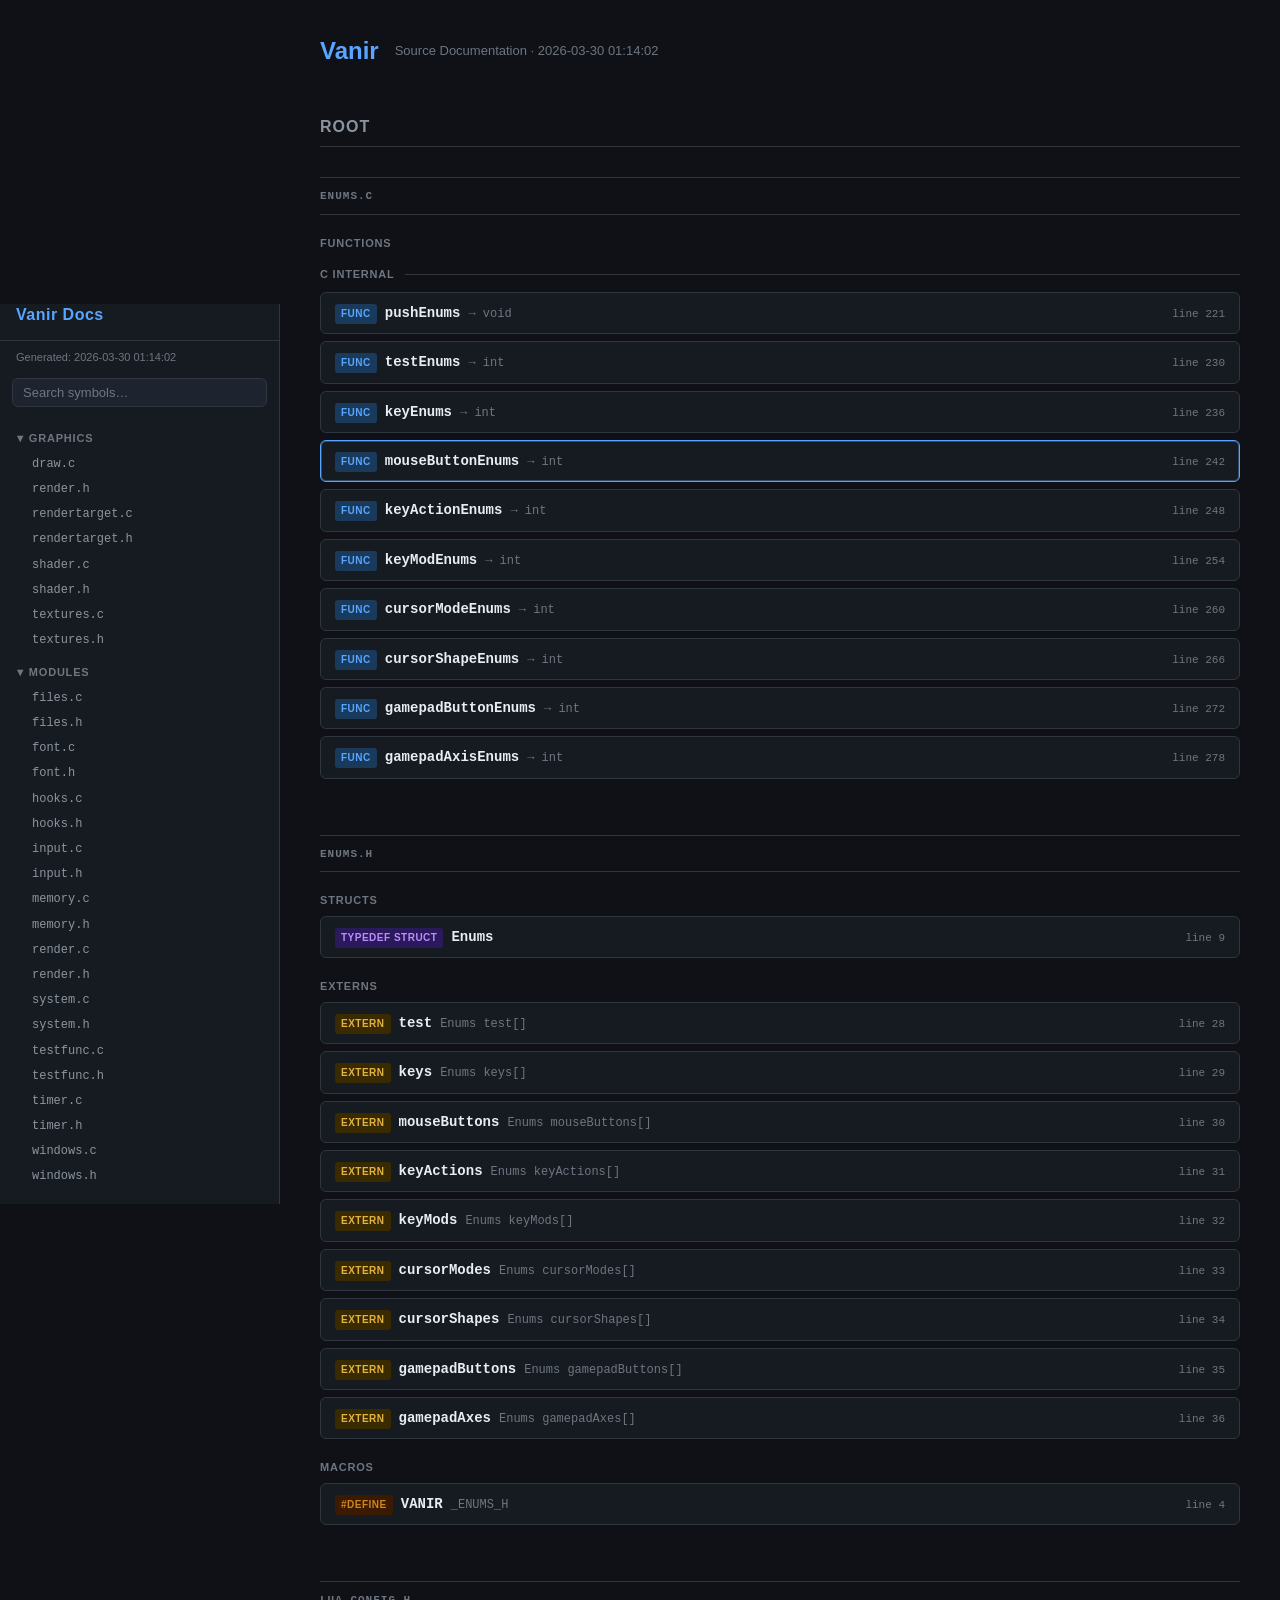
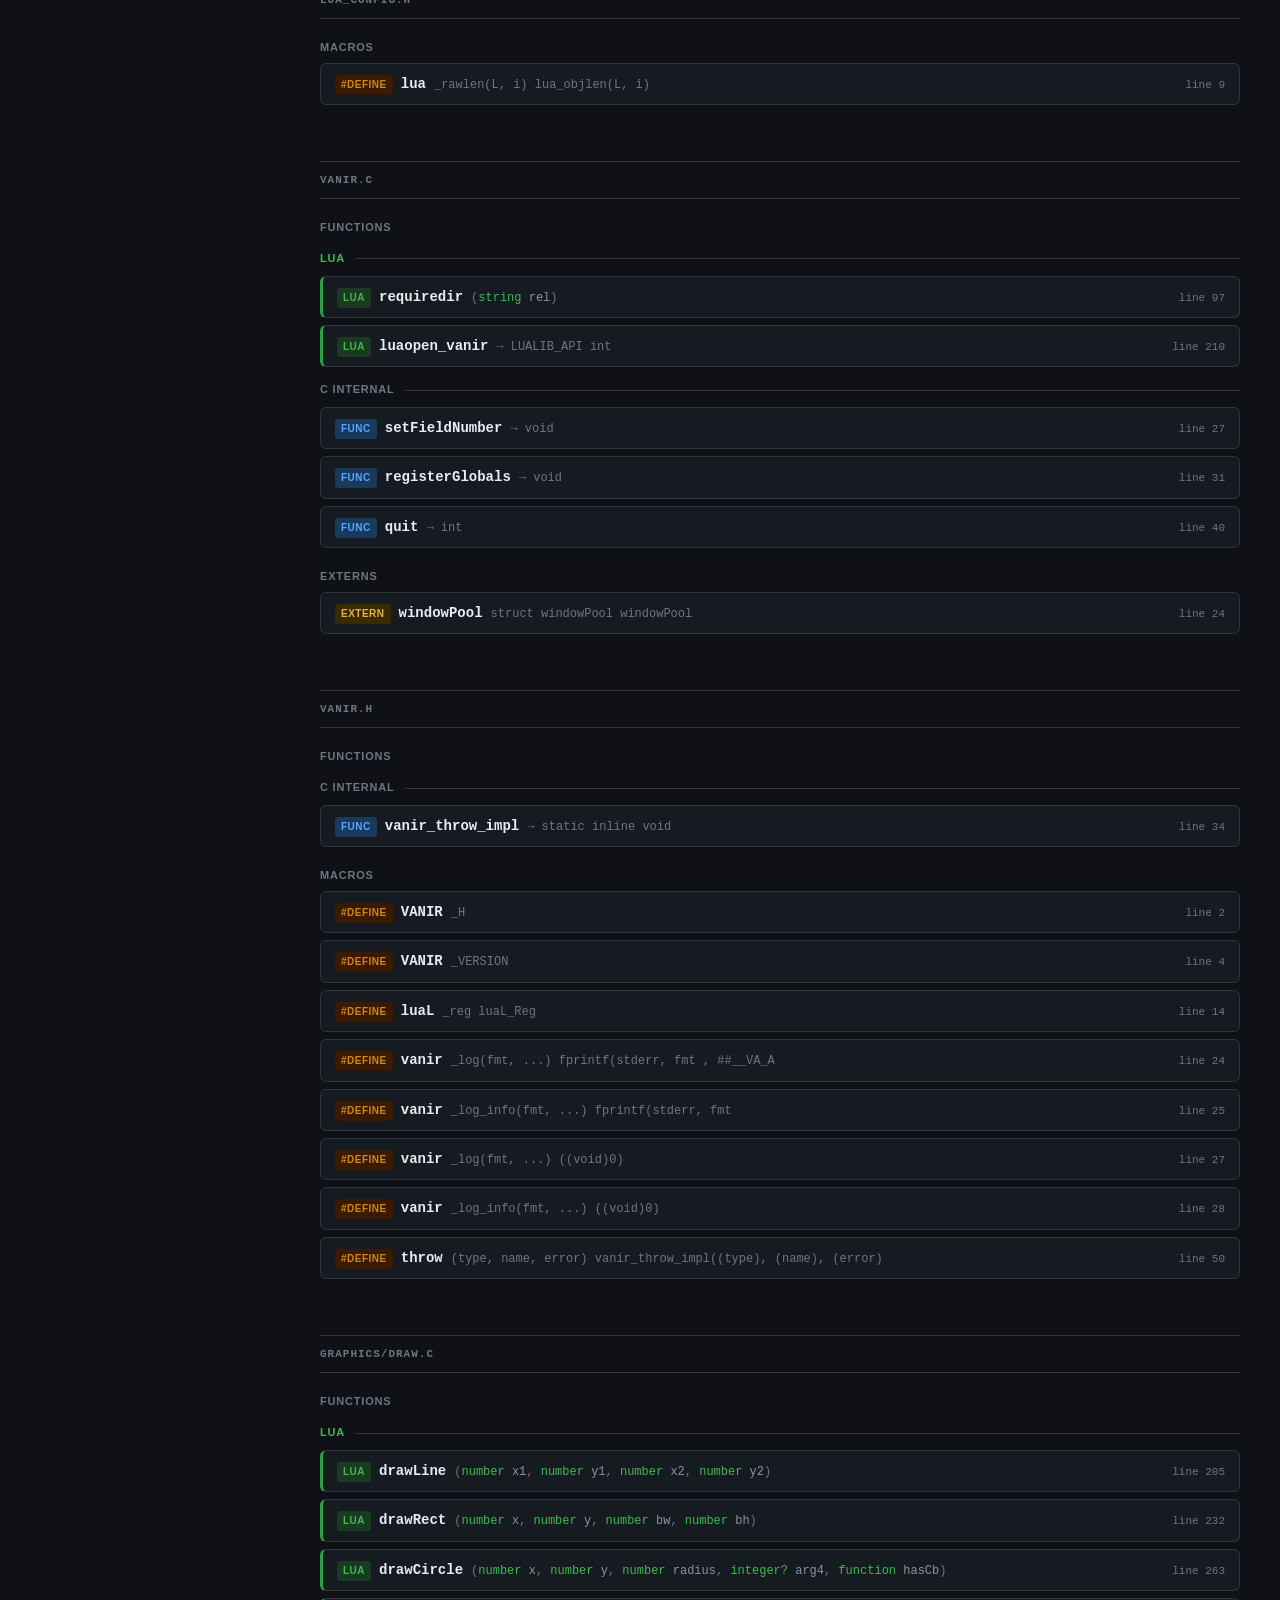
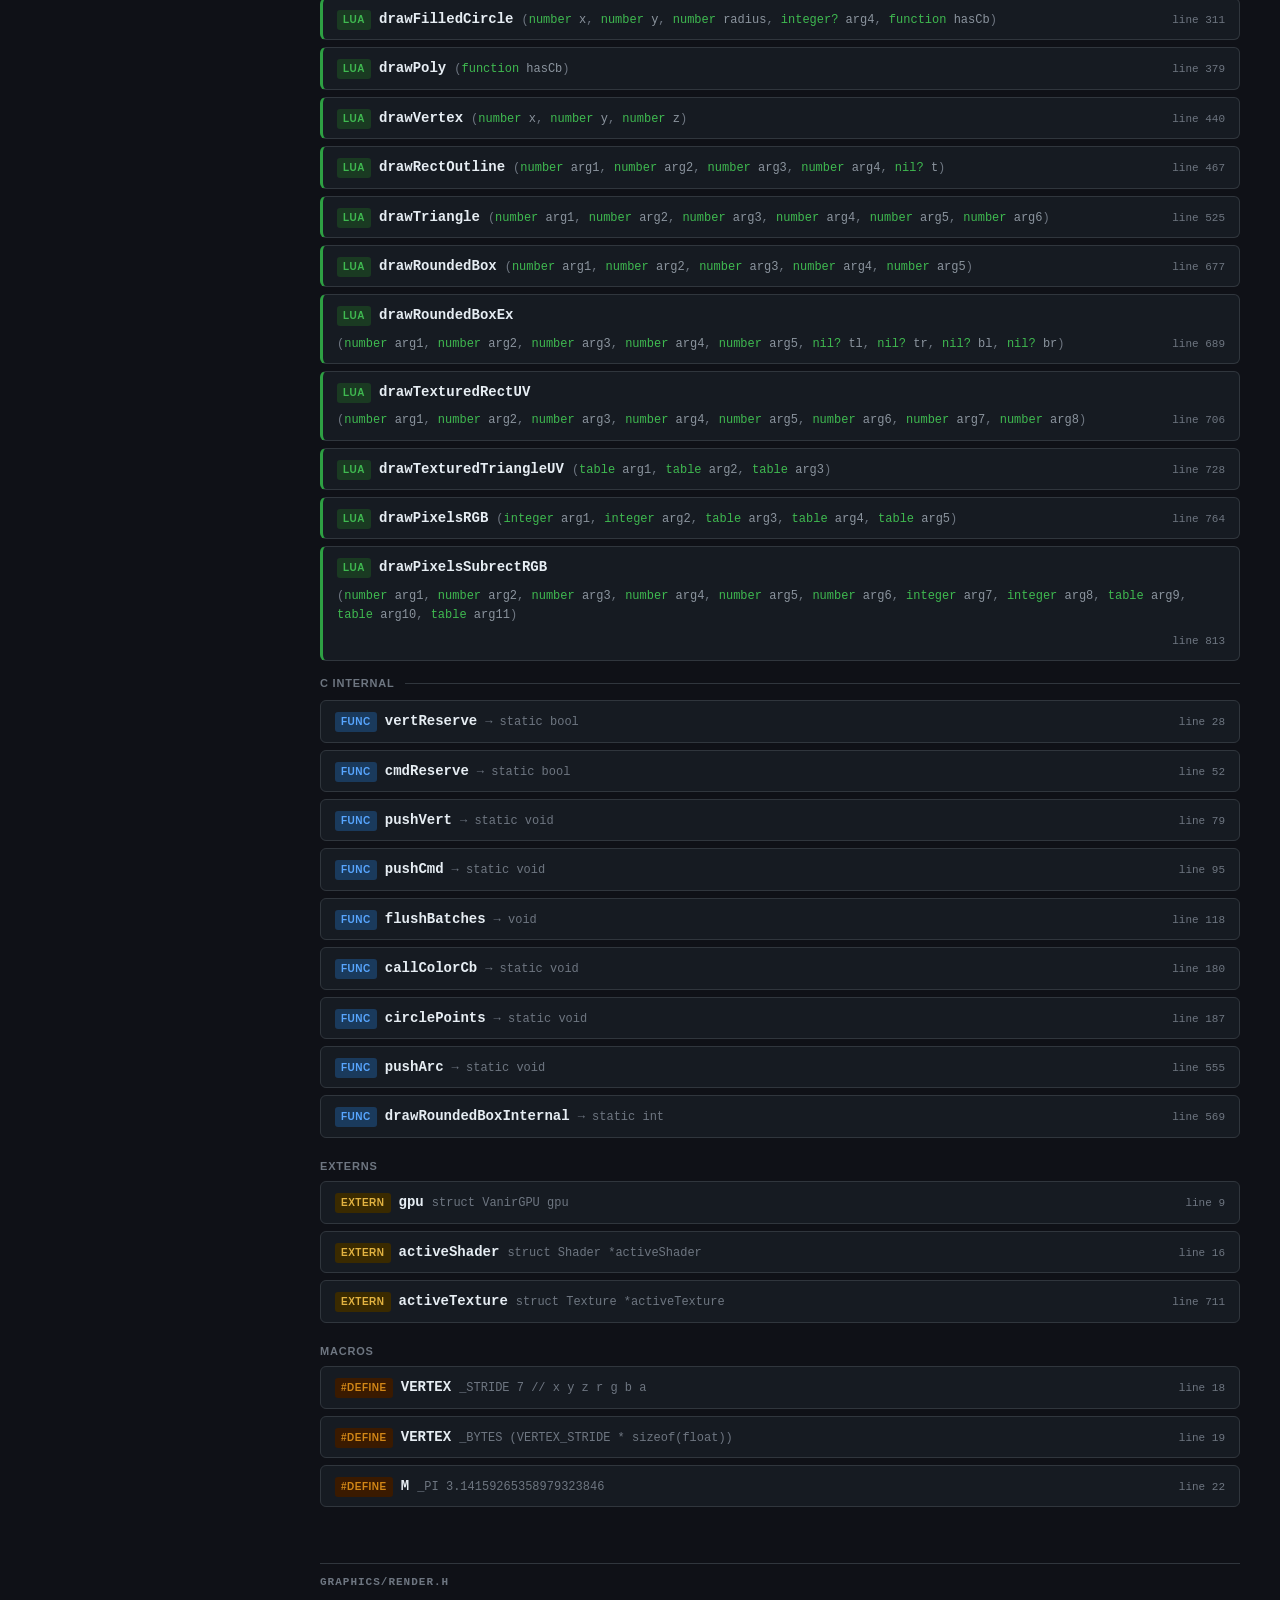
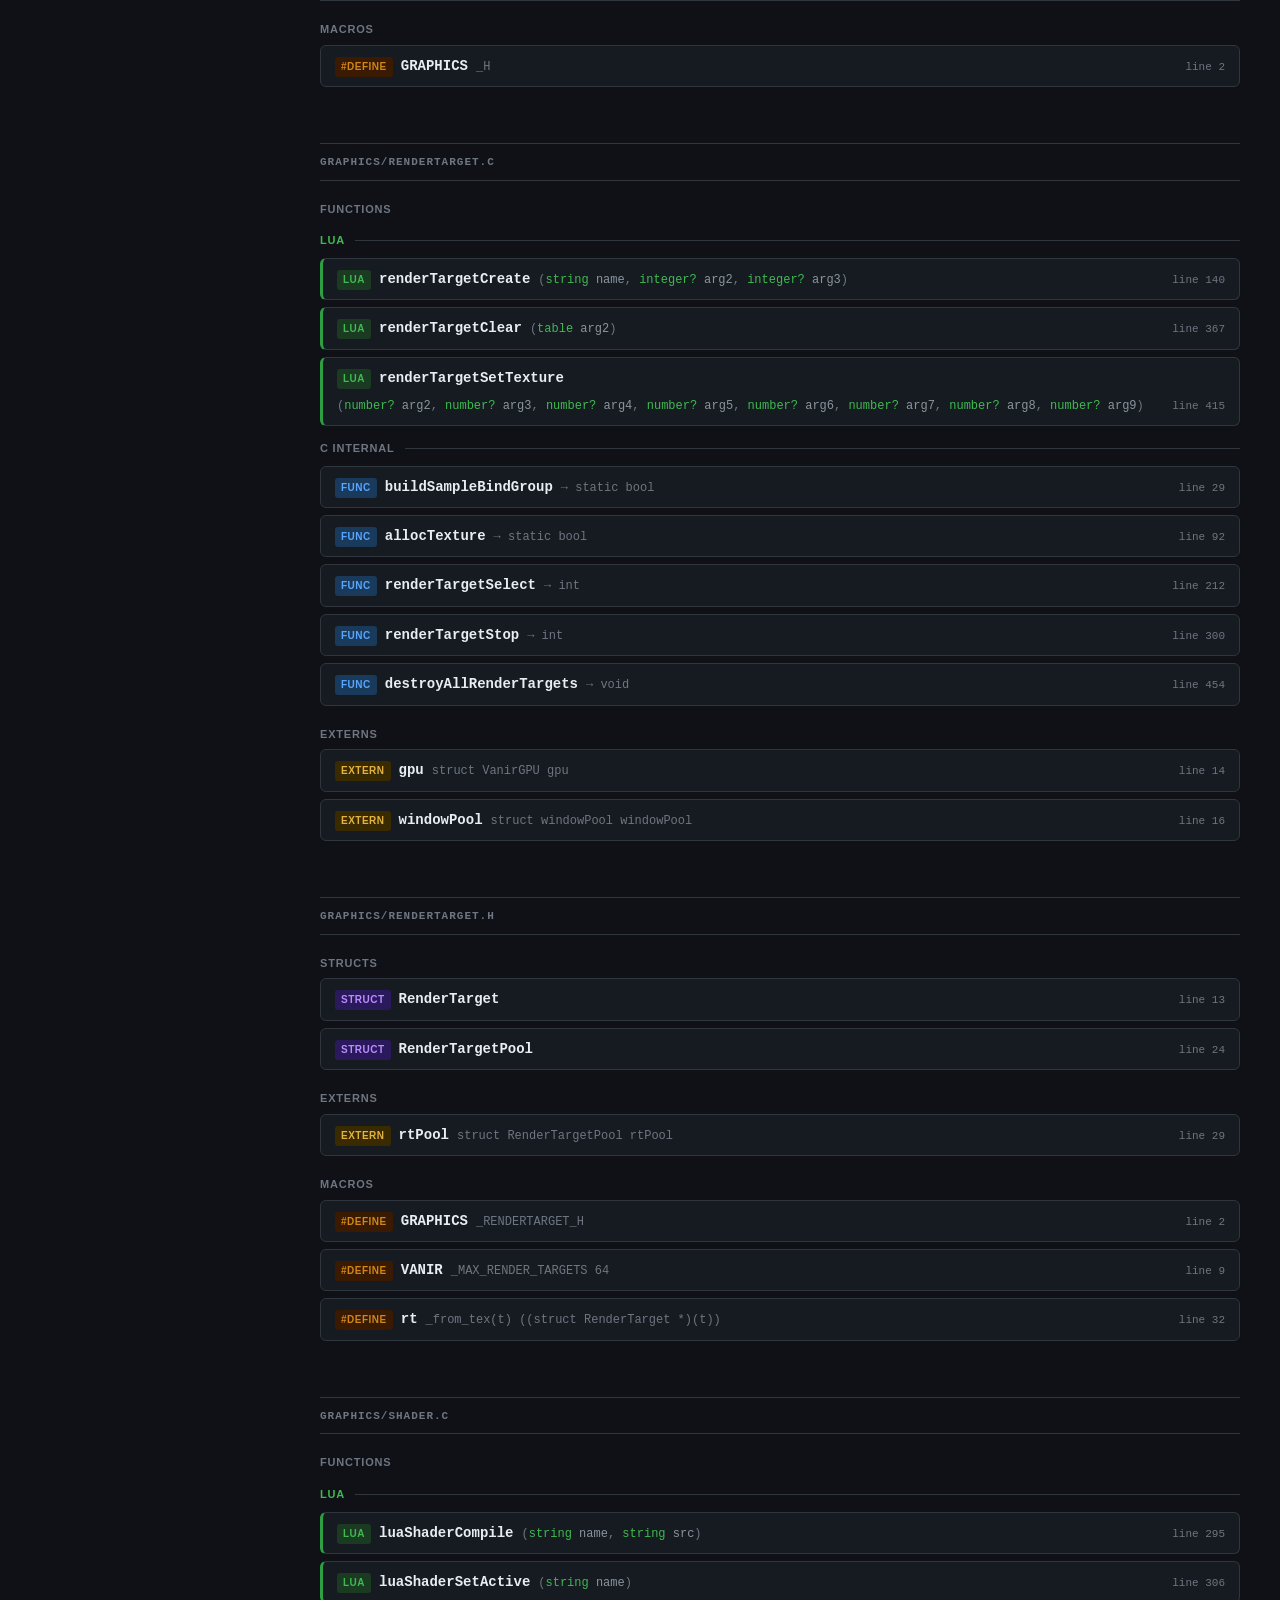
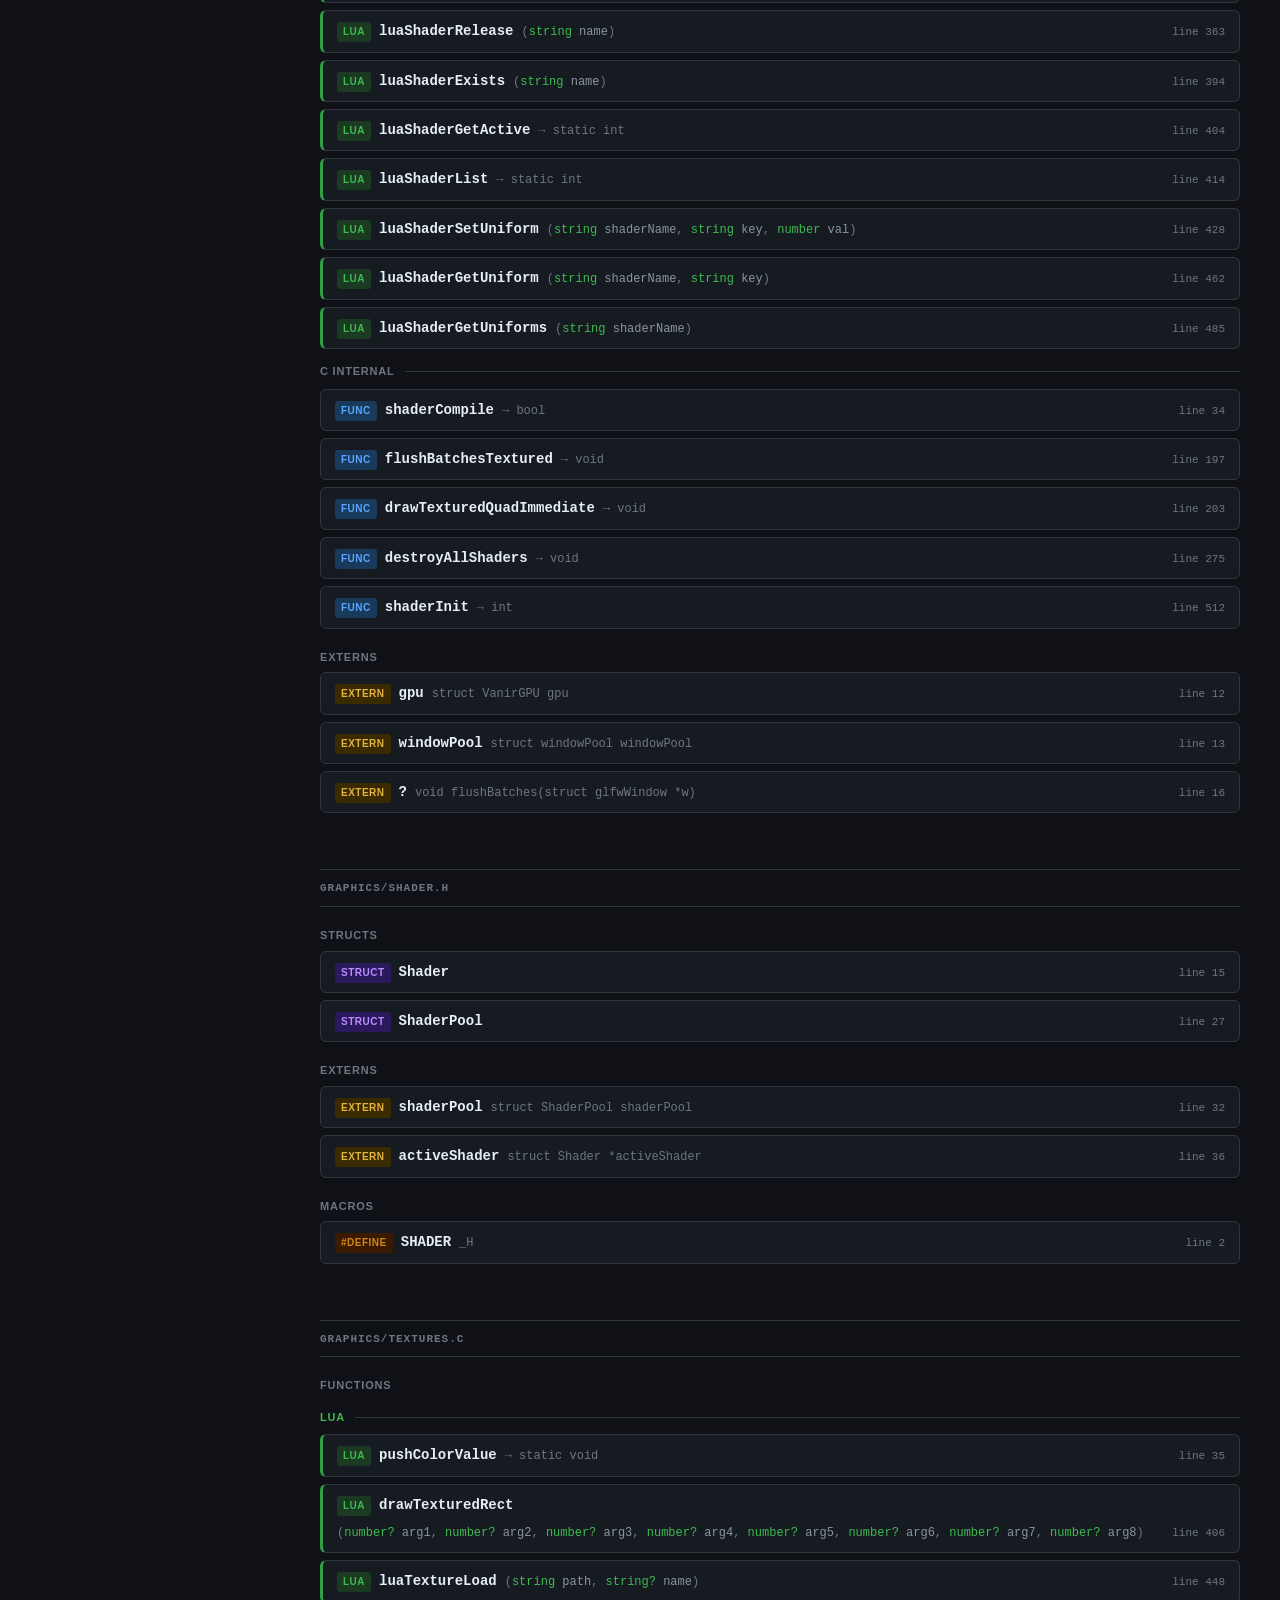
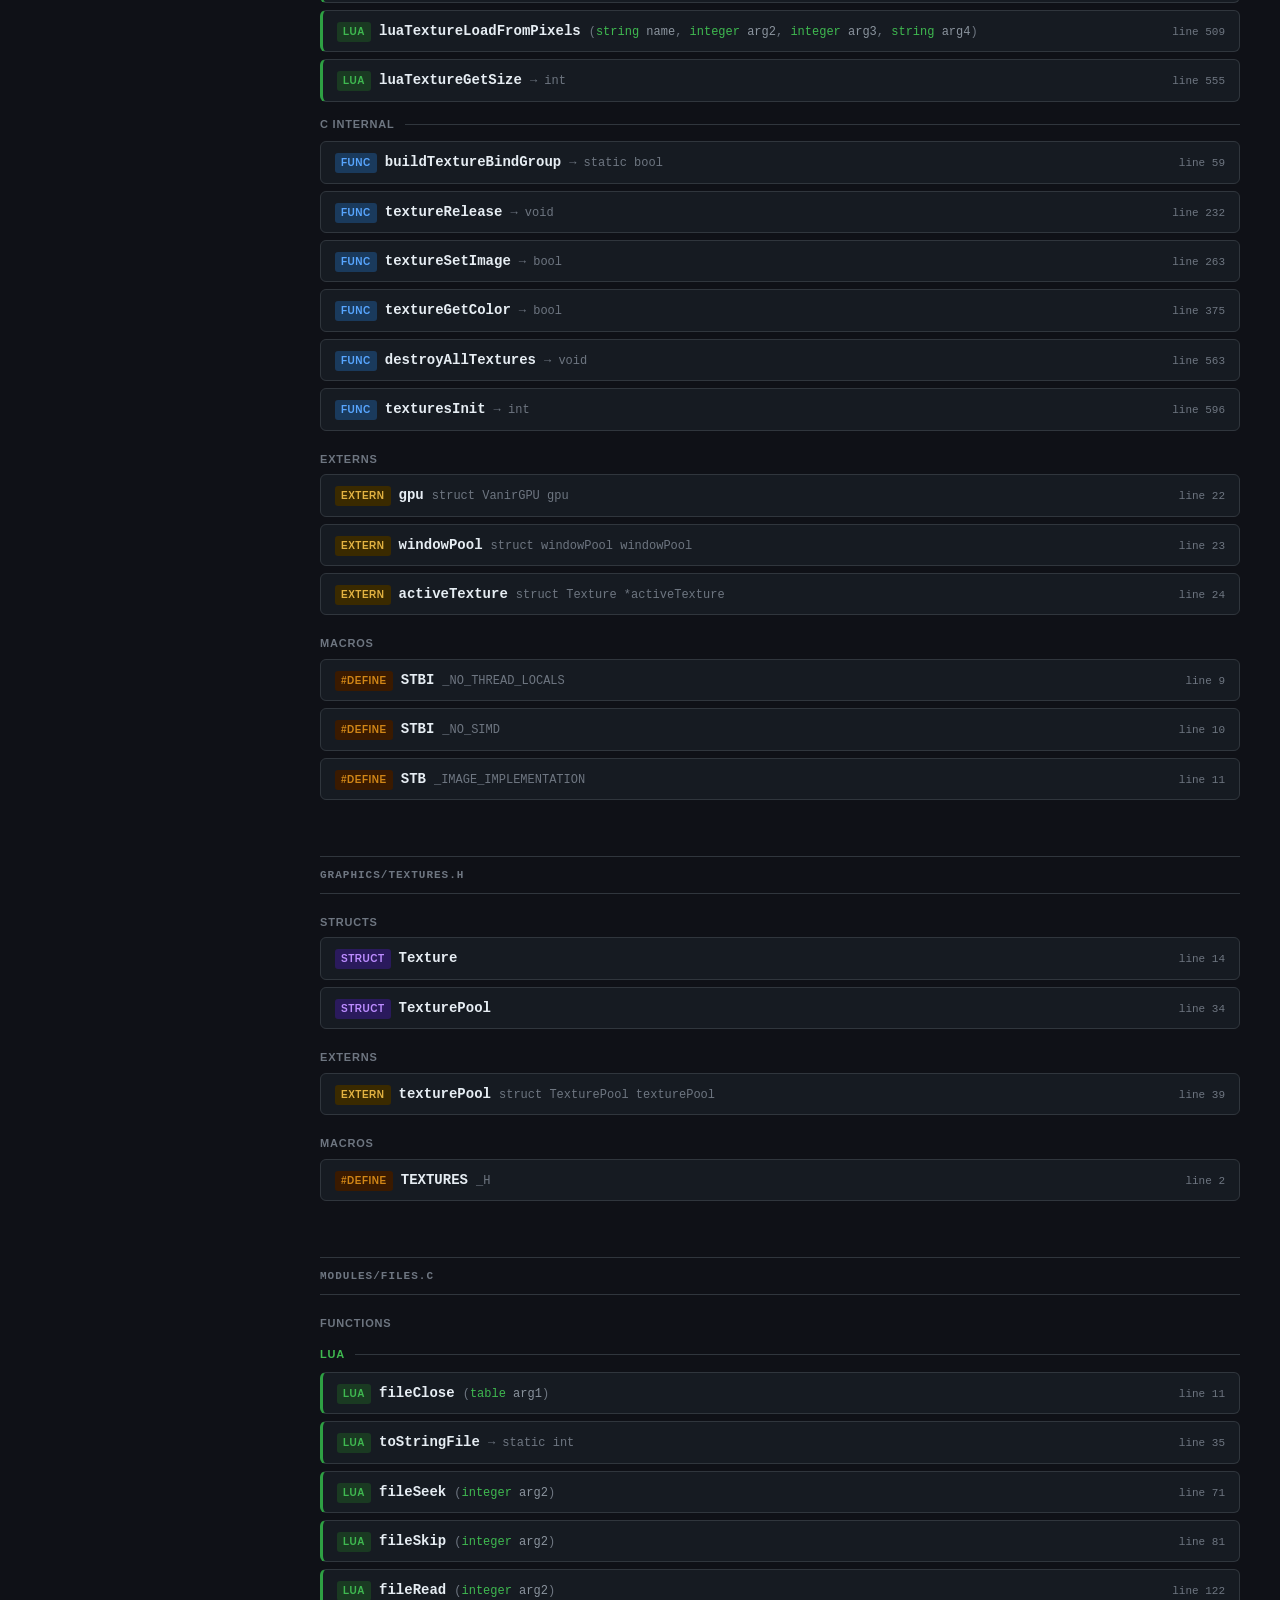
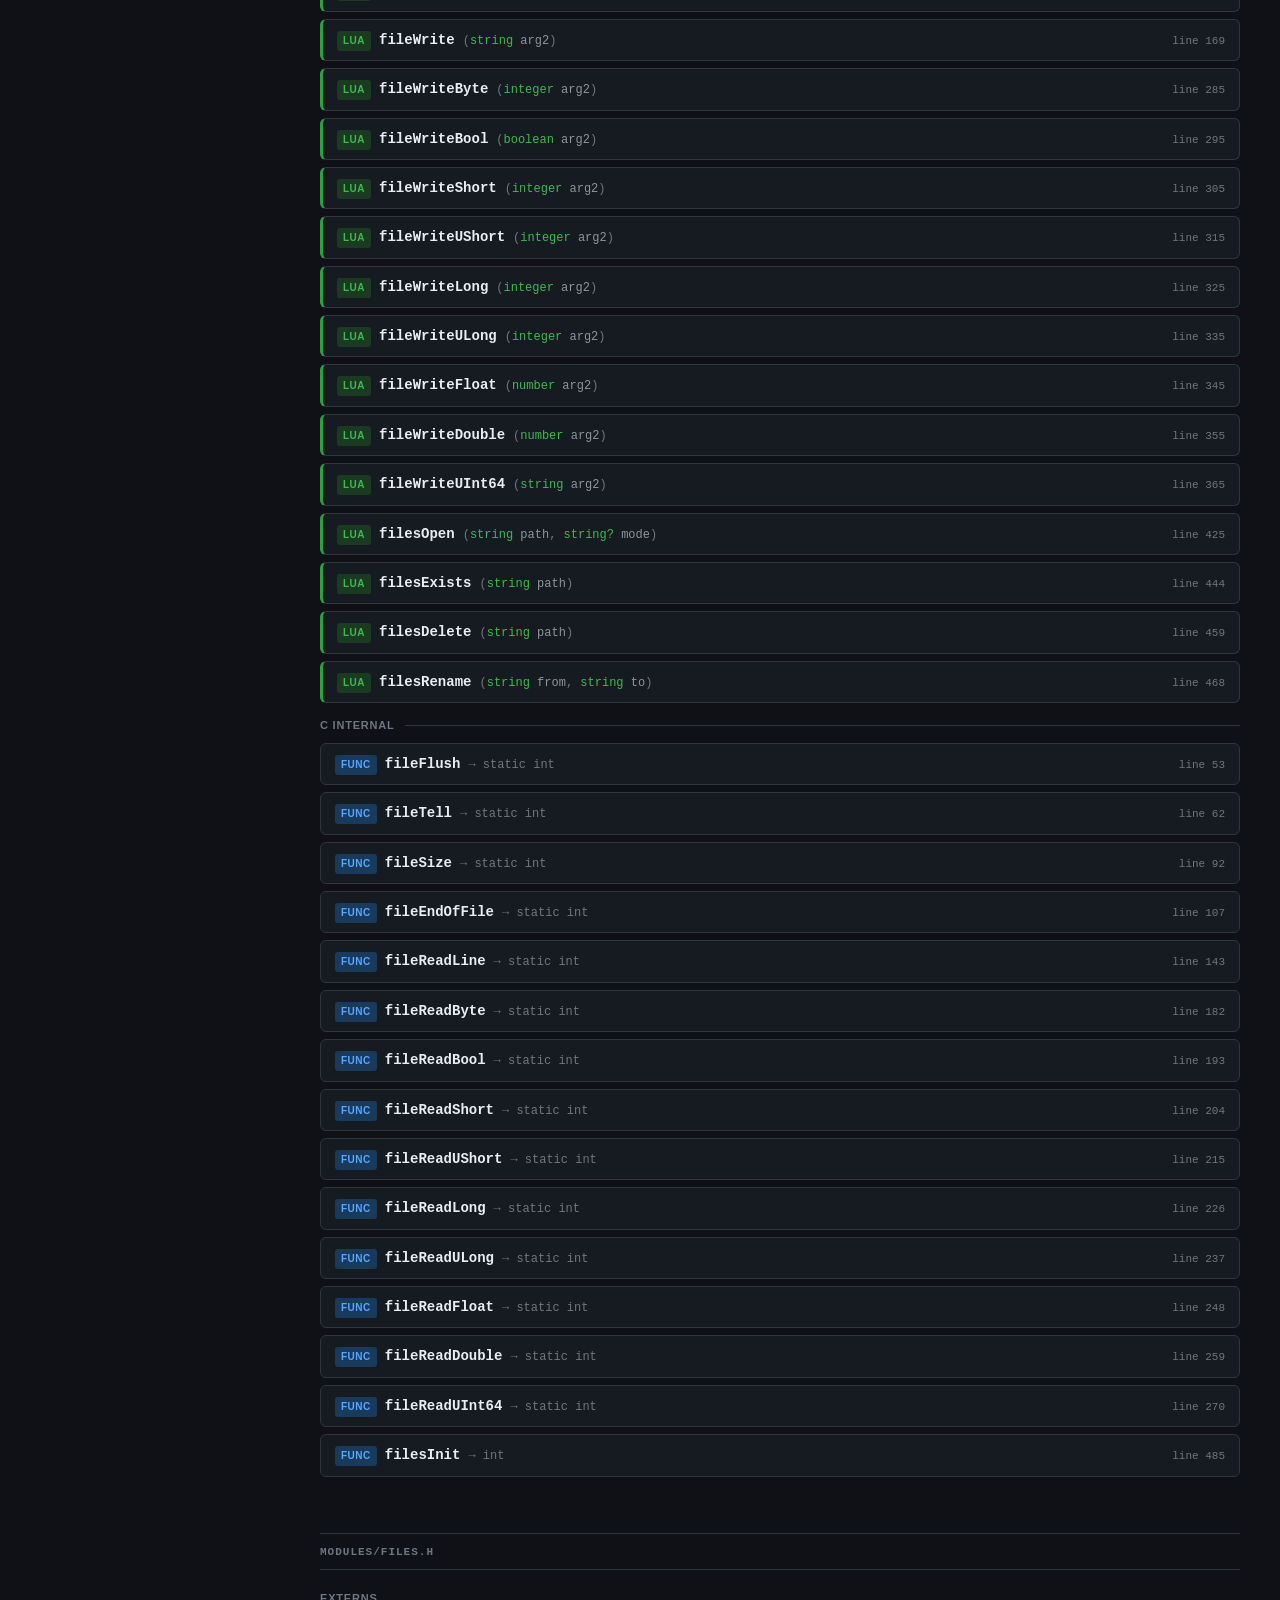
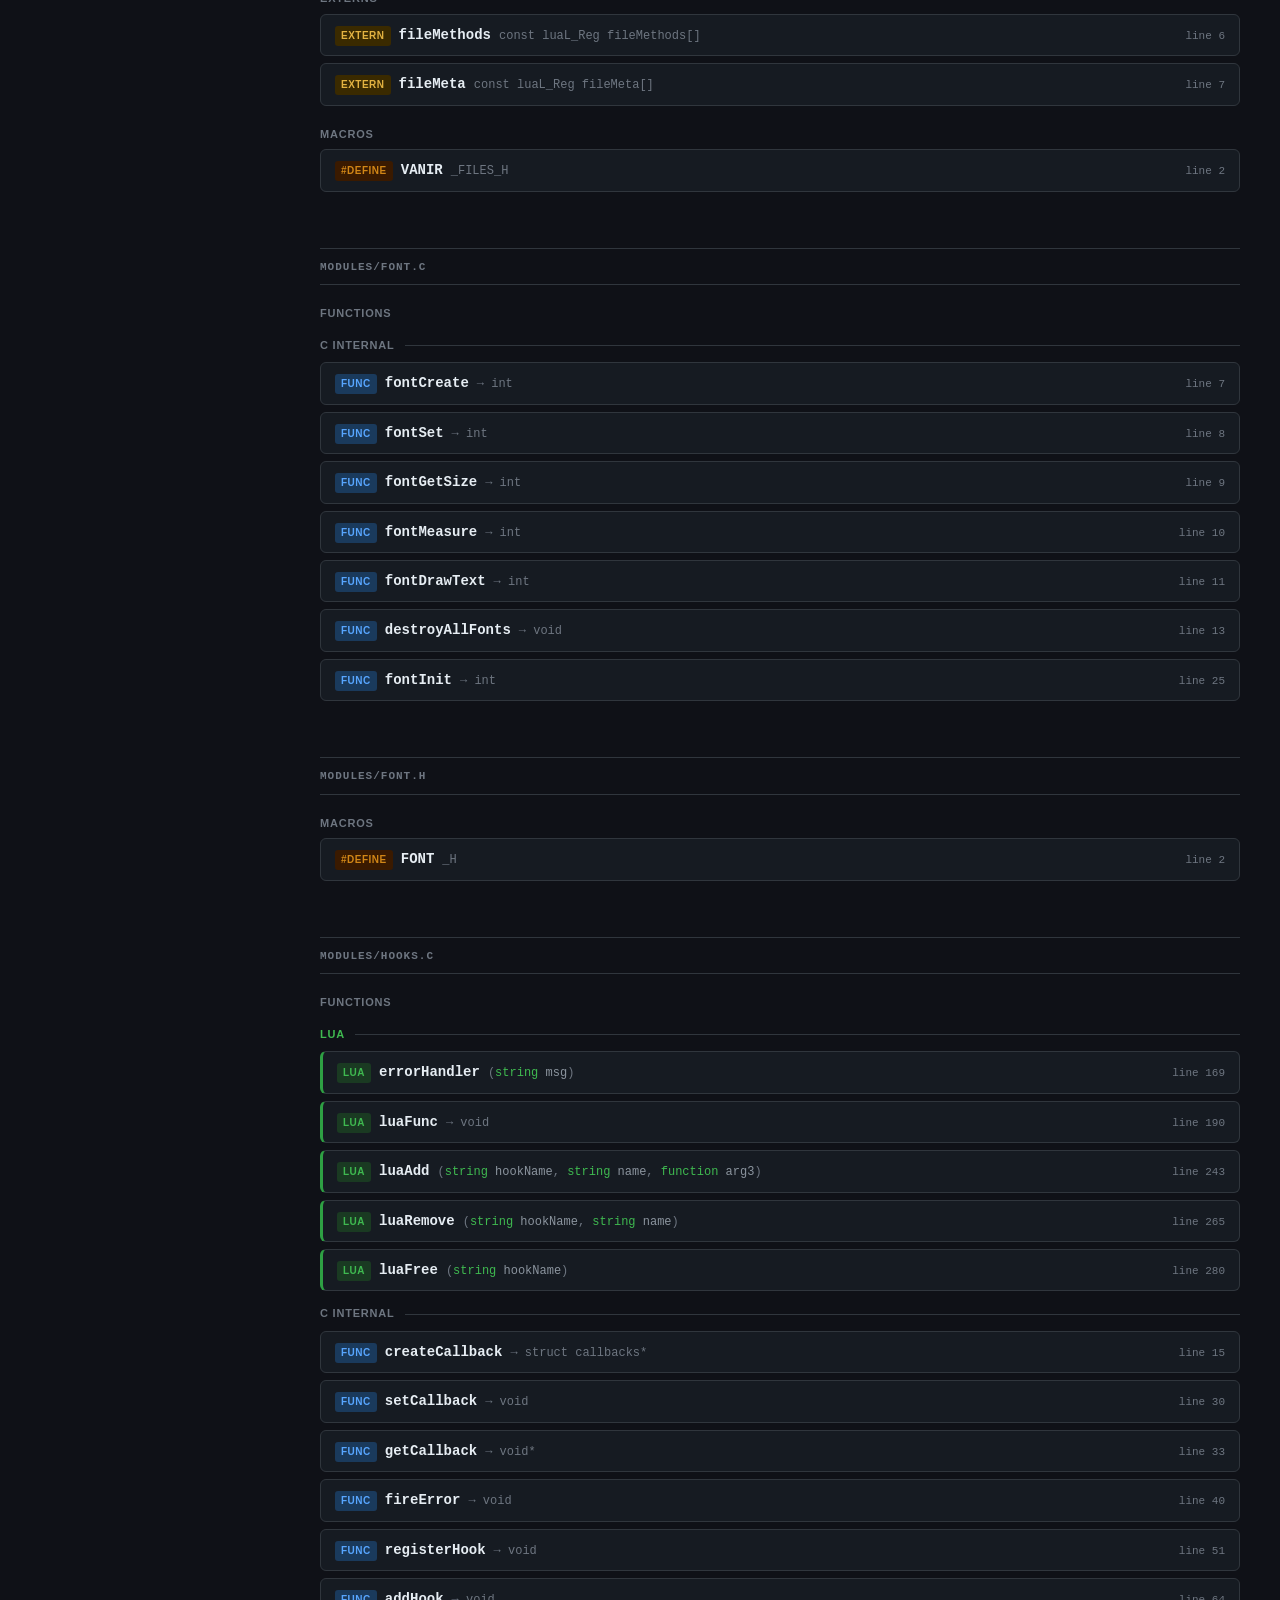
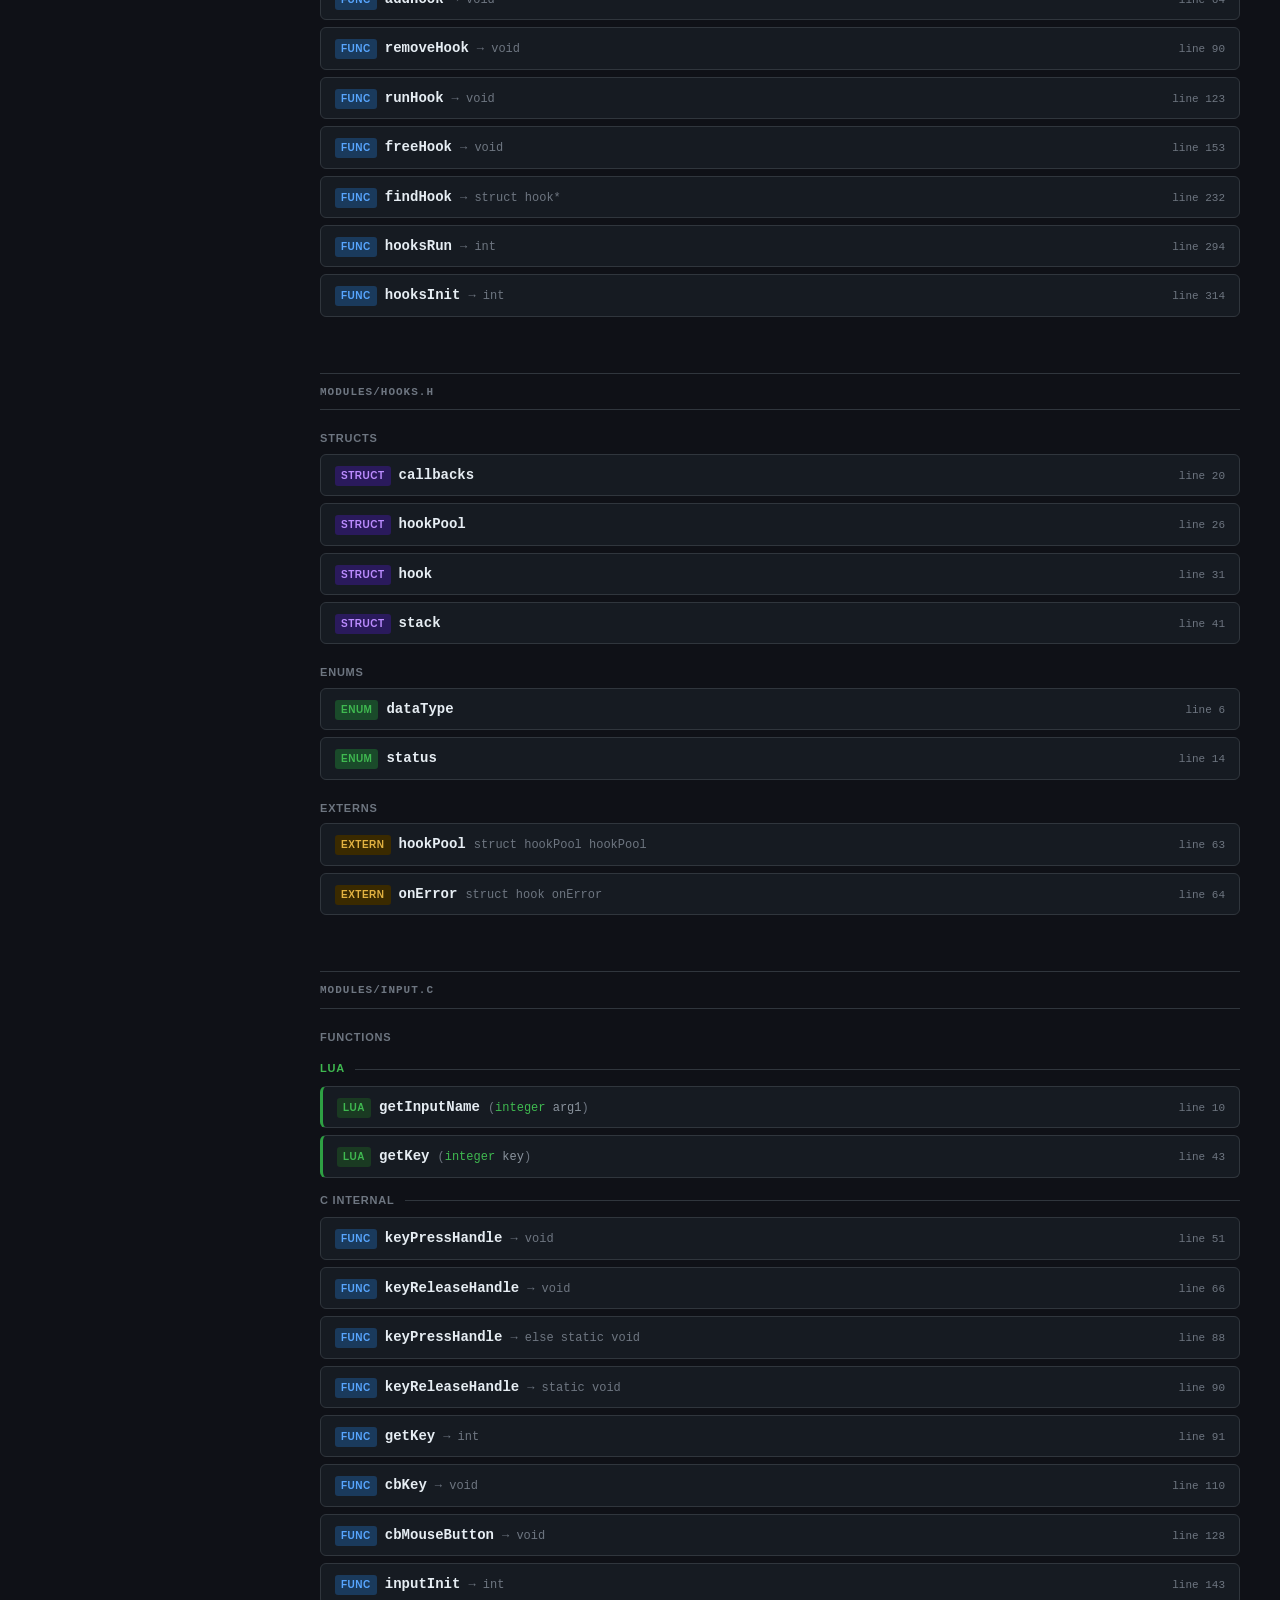
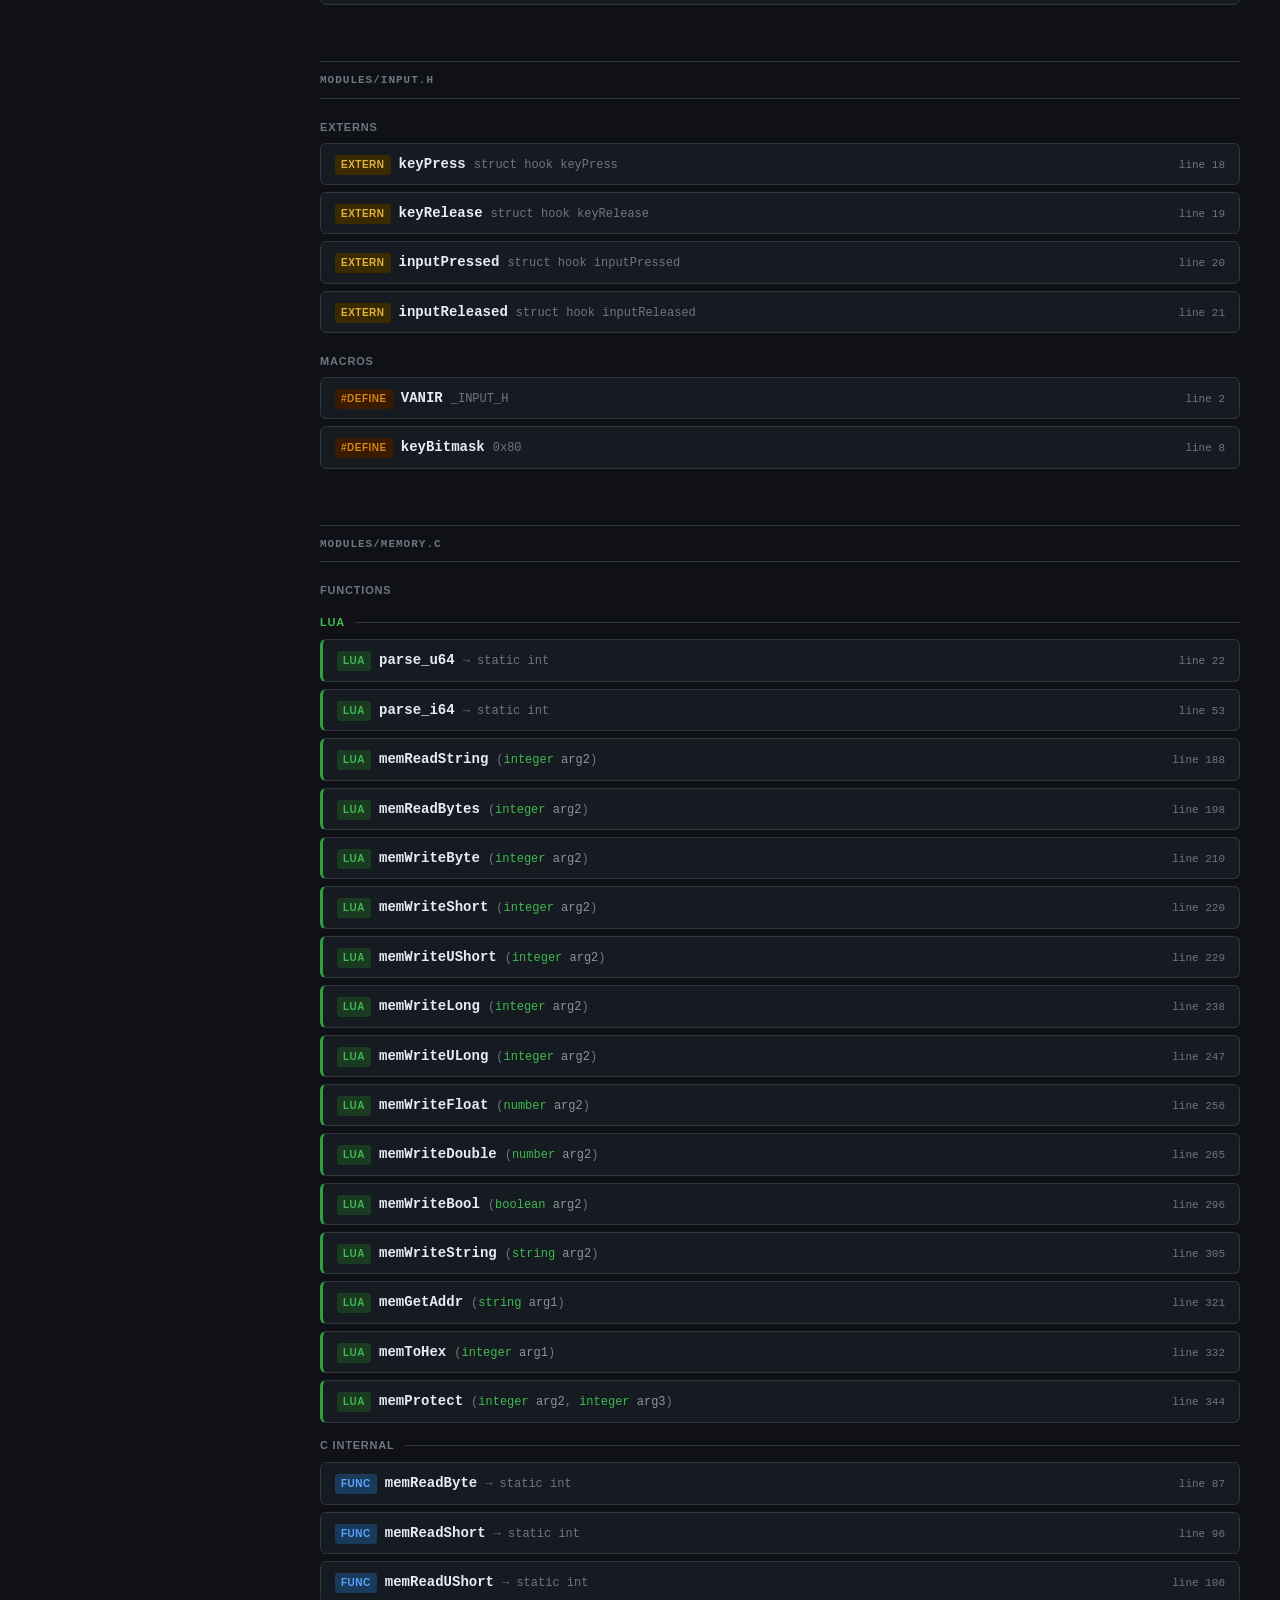
==== index.html @ aff2c334 "moved doc to root, and changed name to index" ====
<!DOCTYPE html>
<html lang="en">
<head>
<meta charset="UTF-8">
<meta name="viewport" content="width=device-width, initial-scale=1.0">
<title>Vanir — Source Documentation</title>
<style>
    :root {
        --bg:         #0f1117;
        --bg2:        #161b22;
        --bg3:        #1e2330;
        --border:     #30363d;
        --accent:     #58a6ff;
        --accent2:    #bc8cff;
        --green:      #3fb950;
        --green-dim:  #1a3a22;
        --green-mid:  #2ea043;
        --yellow:     #e3b341;
        --orange:     #d18616;
        --text:       #e6edf3;
        --text2:      #8b949e;
        --text3:      #6e7681;
        --radius:     6px;
        --font-code:  "Cascadia Code", "Fira Code", "JetBrains Mono", monospace;
        --font-ui:    -apple-system, BlinkMacSystemFont, "Segoe UI", sans-serif;
    }

    * { box-sizing: border-box; margin: 0; padding: 0; }

    body {
        background:  var(--bg);
        color:       var(--text);
        font-family: var(--font-ui);
        font-size:   14px;
        line-height: 1.6;
        display:     flex;
        min-height:  100vh;
    }

    #sidebar {
        width:        280px;
        min-width:    280px;
        background:   var(--bg2);
        border-right: 1px solid var(--border);
        height:       100vh;
        position:     sticky;
        top:          0;
        overflow-y:   auto;
        padding:      16px 0 32px;
    }

    #sidebar h1 {
        font-size:      16px;
        font-weight:    700;
        color:          var(--accent);
        padding:        0 16px 12px;
        border-bottom:  1px solid var(--border);
        margin-bottom:  8px;
        letter-spacing: 0.5px;
    }

    .gen-date {
        font-size: 11px;
        color:     var(--text3);
        padding:   0 16px 10px;
    }

    #search-wrap {
        padding: 2px 12px 12px;
    }

    #search {
        width:         100%;
        background:    var(--bg3);
        border:        1px solid var(--border);
        border-radius: var(--radius);
        color:         var(--text);
        font-family:   var(--font-ui);
        font-size:     13px;
        padding:       6px 10px;
        outline:       none;
    }

    #search:focus        { border-color: var(--accent); }
    #search::placeholder { color: var(--text3); }

    .sb-folder { margin-top: 4px; }

    .sb-folder-hd {
        display:        flex;
        align-items:    center;
        gap:            6px;
        padding:        7px 16px 4px;
        font-size:      11px;
        font-weight:    600;
        color:          var(--text3);
        text-transform: uppercase;
        letter-spacing: 0.8px;
        cursor:         pointer;
        user-select:    none;
    }

    .sb-folder-hd:hover { color: var(--text2); }

    .sb-arrow {
        font-size:  8px;
        transition: transform 0.15s;
        flex-shrink: 0;
    }

    .sb-folder.open .sb-arrow { transform: rotate(90deg); }

    .sb-files { display: none; }
    .sb-folder.open .sb-files { display: block; }

    .sb-file {
        display:       block;
        padding:       3px 14px 3px 30px;
        color:         var(--text2);
        text-decoration: none;
        font-family:   var(--font-code);
        font-size:     12px;
        border-left:   2px solid transparent;
        transition:    0.1s;
        white-space:   nowrap;
        overflow:      hidden;
        text-overflow: ellipsis;
    }

    .sb-file:hover {
        color:        var(--text);
        background:   var(--bg3);
        border-color: var(--accent);
    }

    .sb-file.active {
        color:        var(--text);
        background:   var(--bg3);
        border-color: var(--green);
    }

    #main {
        flex:      1;
        padding:   32px 40px;
        max-width: 1100px;
        min-width: 0;
    }

    .meta-bar {
        display:       flex;
        align-items:   center;
        gap:           16px;
        margin-bottom: 28px;
    }

    .meta-bar h1 {
        font-size:   24px;
        font-weight: 800;
        color:       var(--accent);
    }

    .meta-bar .sub {
        font-size: 13px;
        color:     var(--text3);
    }

    h2.folder-heading {
        font-size:      16px;
        font-weight:    700;
        color:          var(--text2);
        margin:         44px 0 12px;
        padding-bottom: 6px;
        border-bottom:  1px solid var(--border);
        text-transform: uppercase;
        letter-spacing: 1px;
    }

    .file-block {
        margin-bottom: 56px;
    }

    h3.file-heading {
        font-family:   var(--font-code);
        font-size:     11px;
        font-weight:   700;
        color:         var(--text3);
        margin:        30px 0 14px;
        padding:       10px 0 8px;
        border-top:    1px solid var(--border);
        border-bottom: 1px solid var(--border);
        text-transform: uppercase;
        letter-spacing: 1px;
    }

    .section-label {
        font-size:      11px;
        font-weight:    600;
        color:          var(--text3);
        text-transform: uppercase;
        letter-spacing: 0.8px;
        margin:         20px 0 6px;
    }

    .func-divider {
        display:     flex;
        align-items: center;
        gap:         10px;
        margin:      14px 0 8px;
    }

    .func-divider-lbl {
        font-size:      11px;
        font-weight:    600;
        text-transform: uppercase;
        letter-spacing: 0.8px;
        white-space:    nowrap;
        flex-shrink:    0;
    }

    .fd-lua { color: var(--green); }
    .fd-c   { color: var(--text3); }

    .func-divider-line {
        flex:       1;
        height:     1px;
        background: var(--border);
    }

    .symbol-card {
        background:    var(--bg2);
        border:        1px solid var(--border);
        border-radius: var(--radius);
        margin-bottom: 7px;
        overflow:      hidden;
    }

    .symbol-card:hover { border-color: var(--accent); }

    .lua-card {
        border-left:  3px solid var(--green-mid);
    }

    .lua-card:hover { border-color: var(--green); }

    .symbol-card.active-symbol {
        border-color: var(--accent);
        box-shadow: 0 0 0 1px rgba(88,166,255,0.35) inset;
    }

    .symbol-header {
        display:     flex;
        align-items: baseline;
        flex-wrap:   wrap;
        gap:         8px;
        padding:     9px 14px;
        cursor:      pointer;
        user-select: none;
    }

    .symbol-kind {
        font-size:      10px;
        font-weight:    600;
        text-transform: uppercase;
        letter-spacing: 0.5px;
        padding:        2px 6px;
        border-radius:  3px;
        flex-shrink:    0;
    }

    .kind-lua    { background: var(--green-dim); color: var(--green);   }
    .kind-func   { background: #1a3a5c;          color: var(--accent);  }
    .kind-struct { background: #2a1a5c;          color: var(--accent2); }
    .kind-enum   { background: #1a4a2a;          color: var(--green);   }
    .kind-extern { background: #3a2a00;          color: var(--yellow);  }
    .kind-macro  { background: #3a1a00;          color: var(--orange);  }

    .symbol-name {
        font-family: var(--font-code);
        font-size:   14px;
        font-weight: 600;
        color:       var(--text);
        flex-shrink: 0;
    }

    .symbol-lua-sig {
        font-family: var(--font-code);
        font-size:   12px;
        color:       var(--text3);
    }

    .lsig-type  { color: var(--green);  }
    .lsig-name  { color: var(--text2);   }
    .lsig-sep   { color: var(--text3);   }

    .symbol-ret {
        font-family: var(--font-code);
        font-size:   12px;
        color:       var(--text3);
    }

    .symbol-line {
        font-family: var(--font-code);
        font-size:   11px;
        color:       var(--text3);
        margin-left: auto;
        flex-shrink: 0;
    }

    .symbol-body {
        padding:    0 14px 12px;
        border-top: 1px solid var(--border);
        display:    none;
    }

    .symbol-card.open .symbol-body { display: block; }

    .symbol-comment {
        font-size:  13px;
        color:      var(--text2);
        margin-top: 8px;
        font-style: italic;
    }

    .symbol-description {
        font-size:     13px;
        color:         var(--text);
        margin-top:    8px;
        padding:       8px 10px;
        background:    var(--bg3);
        border-left:   3px solid var(--accent);
        border-radius: 0 var(--radius) var(--radius) 0;
    }

    .lua-args-block { margin-top: 10px; }

    .lua-args-label {
        font-size:      10px;
        font-weight:    600;
        text-transform: uppercase;
        letter-spacing: 0.7px;
        color:          var(--text3);
        margin-bottom:  4px;
    }

    .lua-arg {
        display:       flex;
        align-items:   baseline;
        gap:           8px;
        padding:       3px 0;
        font-family:   var(--font-code);
        font-size:     12px;
        border-bottom: 1px solid var(--bg3);
    }

    .lua-arg:last-child { border-bottom: none; }

    .lua-arg-idx {
        font-size:  10px;
        color:      var(--text3);
        min-width:  16px;
        text-align: right;
        flex-shrink: 0;
    }

    .lua-arg-type {
        color:      var(--green);
        min-width:  60px;
        flex-shrink: 0;
    }

    .lua-arg-name {
        color:      var(--accent2);
        flex-shrink: 0;
    }

    .lua-arg-desc {
        font-family: var(--font-ui);
        font-size:   12px;
        color:       var(--text2);
    }

    .lua-arg-ret .lua-arg-idx  { color: var(--yellow); }
    .lua-arg-ret .lua-arg-type { color: var(--yellow); }

    .inner-comments { margin-top: 8px; }

    .inner-snippet {
        margin-top: 8px;
        padding-top: 8px;
        border-top: 1px dashed var(--border);
    }

    .inner-snippet-header {
        font-family: var(--font-code);
        font-size:   12px;
        color:       var(--text3);
        margin-bottom: 5px;
        white-space: pre-wrap;
    }

    .inner-snippet-code {
        font-family: var(--font-code);
        font-size:   12px;
        color:       var(--text2);
        background:  var(--bg3);
        padding:     8px 10px;
        border-radius: 4px;
        white-space: pre-wrap;
        overflow-x: auto;
    }

    .inner-comment {
        display:     block;
        font-family: var(--font-code);
        font-size:   12px;
        color:       var(--text3);
        margin:      2px 0;
    }

    .refs {
        margin-top:  10px;
        display:     flex;
        flex-wrap:   wrap;
        gap:         4px;
        align-items: center;
    }

    .refs-label {
        font-size:    11px;
        color:        var(--text3);
        margin-right: 2px;
    }

    .badge {
        font-family:   var(--font-code);
        font-size:     10px;
        padding:       2px 6px;
        border-radius: 3px;
    }

    .badge-defined { background: #1a3a1a; color: var(--green);  }
    .badge-used    { background: #1a2a3a; color: var(--accent); }

    .enum-members {
        margin-top: 8px;
        display:    flex;
        flex-wrap:  wrap;
        gap:        4px;
    }

    .enum-member {
        font-family:   var(--font-code);
        font-size:     11px;
        padding:       2px 7px;
        background:    var(--bg3);
        border:        1px solid var(--border);
        border-radius: 3px;
        color:         var(--green);
    }

    .note-block {
        font-size:     12px;
        color:         var(--yellow);
        margin-top:    8px;
        padding:       6px 10px;
        background:    var(--bg3);
        border-left:   3px solid var(--yellow);
        border-radius: 0 var(--radius) var(--radius) 0;
    }

    .hidden { display: none !important; }

    @media (max-width: 700px) {
        #sidebar { display: none; }
        #main    { padding: 16px; }
    }
</style>
</head>
<body>
<div id="sidebar">
<h1>Vanir Docs</h1>
<div class="gen-date">Generated: 2026-03-30 01:14:02</div>
<div id="search-wrap"><input id="search" type="text" placeholder="Search symbols…" oninput="doSearch(this.value)"></div>
<div class="sb-folder" data-folder-path="graphics"><div class="sb-folder-hd" onclick="toggleFolder(this.parentElement)"><span class="sb-arrow">▶</span>graphics</div><div class="sb-files"><a class="sb-file" href="#graphics_draw_c" data-file="graphics_draw_c" data-path="graphics/draw.c">draw.c</a>
<a class="sb-file" href="#graphics_render_h" data-file="graphics_render_h" data-path="graphics/render.h">render.h</a>
<a class="sb-file" href="#graphics_rendertarget_c" data-file="graphics_rendertarget_c" data-path="graphics/rendertarget.c">rendertarget.c</a>
<a class="sb-file" href="#graphics_rendertarget_h" data-file="graphics_rendertarget_h" data-path="graphics/rendertarget.h">rendertarget.h</a>
<a class="sb-file" href="#graphics_shader_c" data-file="graphics_shader_c" data-path="graphics/shader.c">shader.c</a>
<a class="sb-file" href="#graphics_shader_h" data-file="graphics_shader_h" data-path="graphics/shader.h">shader.h</a>
<a class="sb-file" href="#graphics_textures_c" data-file="graphics_textures_c" data-path="graphics/textures.c">textures.c</a>
<a class="sb-file" href="#graphics_textures_h" data-file="graphics_textures_h" data-path="graphics/textures.h">textures.h</a></div></div>
<div class="sb-folder" data-folder-path="modules"><div class="sb-folder-hd" onclick="toggleFolder(this.parentElement)"><span class="sb-arrow">▶</span>modules</div><div class="sb-files"><a class="sb-file" href="#modules_files_c" data-file="modules_files_c" data-path="modules/files.c">files.c</a>
<a class="sb-file" href="#modules_files_h" data-file="modules_files_h" data-path="modules/files.h">files.h</a>
<a class="sb-file" href="#modules_font_c" data-file="modules_font_c" data-path="modules/font.c">font.c</a>
<a class="sb-file" href="#modules_font_h" data-file="modules_font_h" data-path="modules/font.h">font.h</a>
<a class="sb-file" href="#modules_hooks_c" data-file="modules_hooks_c" data-path="modules/hooks.c">hooks.c</a>
<a class="sb-file" href="#modules_hooks_h" data-file="modules_hooks_h" data-path="modules/hooks.h">hooks.h</a>
<a class="sb-file" href="#modules_input_c" data-file="modules_input_c" data-path="modules/input.c">input.c</a>
<a class="sb-file" href="#modules_input_h" data-file="modules_input_h" data-path="modules/input.h">input.h</a>
<a class="sb-file" href="#modules_memory_c" data-file="modules_memory_c" data-path="modules/memory.c">memory.c</a>
<a class="sb-file" href="#modules_memory_h" data-file="modules_memory_h" data-path="modules/memory.h">memory.h</a>
<a class="sb-file" href="#modules_render_c" data-file="modules_render_c" data-path="modules/render.c">render.c</a>
<a class="sb-file" href="#modules_render_h" data-file="modules_render_h" data-path="modules/render.h">render.h</a>
<a class="sb-file" href="#modules_system_c" data-file="modules_system_c" data-path="modules/system.c">system.c</a>
<a class="sb-file" href="#modules_system_h" data-file="modules_system_h" data-path="modules/system.h">system.h</a>
<a class="sb-file" href="#modules_testfunc_c" data-file="modules_testfunc_c" data-path="modules/testfunc.c">testfunc.c</a>
<a class="sb-file" href="#modules_testfunc_h" data-file="modules_testfunc_h" data-path="modules/testfunc.h">testfunc.h</a>
<a class="sb-file" href="#modules_timer_c" data-file="modules_timer_c" data-path="modules/timer.c">timer.c</a>
<a class="sb-file" href="#modules_timer_h" data-file="modules_timer_h" data-path="modules/timer.h">timer.h</a>
<a class="sb-file" href="#modules_windows_c" data-file="modules_windows_c" data-path="modules/windows.c">windows.c</a>
<a class="sb-file" href="#modules_windows_h" data-file="modules_windows_h" data-path="modules/windows.h">windows.h</a></div></div>
<div class="sb-folder" data-folder-path="types"><div class="sb-folder-hd" onclick="toggleFolder(this.parentElement)"><span class="sb-arrow">▶</span>types</div><div class="sb-files"><a class="sb-file" href="#types_angle_c" data-file="types_angle_c" data-path="types/angle.c">angle.c</a>
<a class="sb-file" href="#types_color_c" data-file="types_color_c" data-path="types/color.c">color.c</a>
<a class="sb-file" href="#types_common_h" data-file="types_common_h" data-path="types/common.h">common.h</a>
<a class="sb-file" href="#types_file_c" data-file="types_file_c" data-path="types/file.c">file.c</a>
<a class="sb-file" href="#types_matrix_c" data-file="types_matrix_c" data-path="types/matrix.c">matrix.c</a>
<a class="sb-file" href="#types_quaternion_c" data-file="types_quaternion_c" data-path="types/quaternion.c">quaternion.c</a>
<a class="sb-file" href="#types_texture_c" data-file="types_texture_c" data-path="types/texture.c">texture.c</a>
<a class="sb-file" href="#types_vector_c" data-file="types_vector_c" data-path="types/vector.c">vector.c</a></div></div>
<a class="sb-file" href="#enums_c" data-file="enums_c" data-path="enums.c">enums.c</a>
<a class="sb-file" href="#enums_h" data-file="enums_h" data-path="enums.h">enums.h</a>
<a class="sb-file" href="#lua_config_h" data-file="lua_config_h" data-path="lua_config.h">lua_config.h</a>
<a class="sb-file" href="#vanir_c" data-file="vanir_c" data-path="vanir.c">vanir.c</a>
<a class="sb-file" href="#vanir_h" data-file="vanir_h" data-path="vanir.h">vanir.h</a>
</div>
<div id="main">
<div class="meta-bar">
<h1>Vanir</h1>
<span class="sub">Source Documentation · 2026-03-30 01:14:02</span>
</div>
<h2 class="folder-heading">root</h2>
<div class="file-block" id="enums_c" data-file-path="enums.c">
<h3 class="file-heading">enums.c</h3>
<div class="section-label">Functions</div>
<div class="func-divider">
<span class="func-divider-lbl fd-c">C Internal</span>
<span class="func-divider-line"></span>
</div>
<div class="symbol-card" id="enums_c__func__pushEnums__221" data-kind="func" data-file="enums_c" data-filepath="enums.c" data-symbol="enums_c__func__pushEnums__221" data-search="pushenums ↓ general push command for each enum list ↓ void enums.c push enums ↓ general push command for each enum list ↓ void enums c">
<div class="symbol-header">
<span class="symbol-kind kind-func">func</span>
<span class="symbol-name">pushEnums</span>
<span class="symbol-ret">→ void</span>
<span class="symbol-line">line 221</span>
</div>
<div class="symbol-body">
<div class="symbol-comment">// ↓ general push command for each enum list ↓</div>


<div class="refs"><span class="refs-label">cross-refs:</span><span class="badge badge-used" title="used">enums.h:?</span></div>
</div></div>
<div class="symbol-card" id="enums_c__func__testEnums__230" data-kind="func" data-file="enums_c" data-filepath="enums.c" data-symbol="enums_c__func__testEnums__230" data-search="testenums int enums.c test enums int enums c">
<div class="symbol-header">
<span class="symbol-kind kind-func">func</span>
<span class="symbol-name">testEnums</span>
<span class="symbol-ret">→ int</span>
<span class="symbol-line">line 230</span>
</div>
<div class="symbol-body">


<div class="refs"><span class="refs-label">cross-refs:</span><span class="badge badge-used" title="used">enums.h:?</span> <span class="badge badge-used" title="used">vanir.c:?</span></div>
</div></div>
<div class="symbol-card" id="enums_c__func__keyEnums__236" data-kind="func" data-file="enums_c" data-filepath="enums.c" data-symbol="enums_c__func__keyEnums__236" data-search="keyenums int enums.c key enums int enums c">
<div class="symbol-header">
<span class="symbol-kind kind-func">func</span>
<span class="symbol-name">keyEnums</span>
<span class="symbol-ret">→ int</span>
<span class="symbol-line">line 236</span>
</div>
<div class="symbol-body">


<div class="refs"><span class="refs-label">cross-refs:</span><span class="badge badge-used" title="used">enums.h:?</span> <span class="badge badge-used" title="used">vanir.c:?</span></div>
</div></div>
<div class="symbol-card" id="enums_c__func__mouseButtonEnums__242" data-kind="func" data-file="enums_c" data-filepath="enums.c" data-symbol="enums_c__func__mouseButtonEnums__242" data-search="mousebuttonenums int enums.c mouse button enums int enums c">
<div class="symbol-header">
<span class="symbol-kind kind-func">func</span>
<span class="symbol-name">mouseButtonEnums</span>
<span class="symbol-ret">→ int</span>
<span class="symbol-line">line 242</span>
</div>
<div class="symbol-body">


<div class="refs"><span class="refs-label">cross-refs:</span><span class="badge badge-used" title="used">enums.h:?</span> <span class="badge badge-used" title="used">vanir.c:?</span></div>
</div></div>
<div class="symbol-card" id="enums_c__func__keyActionEnums__248" data-kind="func" data-file="enums_c" data-filepath="enums.c" data-symbol="enums_c__func__keyActionEnums__248" data-search="keyactionenums int enums.c key action enums int enums c">
<div class="symbol-header">
<span class="symbol-kind kind-func">func</span>
<span class="symbol-name">keyActionEnums</span>
<span class="symbol-ret">→ int</span>
<span class="symbol-line">line 248</span>
</div>
<div class="symbol-body">


<div class="refs"><span class="refs-label">cross-refs:</span><span class="badge badge-used" title="used">enums.h:?</span> <span class="badge badge-used" title="used">vanir.c:?</span></div>
</div></div>
<div class="symbol-card" id="enums_c__func__keyModEnums__254" data-kind="func" data-file="enums_c" data-filepath="enums.c" data-symbol="enums_c__func__keyModEnums__254" data-search="keymodenums int enums.c key mod enums int enums c">
<div class="symbol-header">
<span class="symbol-kind kind-func">func</span>
<span class="symbol-name">keyModEnums</span>
<span class="symbol-ret">→ int</span>
<span class="symbol-line">line 254</span>
</div>
<div class="symbol-body">


<div class="refs"><span class="refs-label">cross-refs:</span><span class="badge badge-used" title="used">enums.h:?</span> <span class="badge badge-used" title="used">vanir.c:?</span></div>
</div></div>
<div class="symbol-card" id="enums_c__func__cursorModeEnums__260" data-kind="func" data-file="enums_c" data-filepath="enums.c" data-symbol="enums_c__func__cursorModeEnums__260" data-search="cursormodeenums int enums.c cursor mode enums int enums c">
<div class="symbol-header">
<span class="symbol-kind kind-func">func</span>
<span class="symbol-name">cursorModeEnums</span>
<span class="symbol-ret">→ int</span>
<span class="symbol-line">line 260</span>
</div>
<div class="symbol-body">


<div class="refs"><span class="refs-label">cross-refs:</span><span class="badge badge-used" title="used">enums.h:?</span> <span class="badge badge-used" title="used">vanir.c:?</span></div>
</div></div>
<div class="symbol-card" id="enums_c__func__cursorShapeEnums__266" data-kind="func" data-file="enums_c" data-filepath="enums.c" data-symbol="enums_c__func__cursorShapeEnums__266" data-search="cursorshapeenums int enums.c cursor shape enums int enums c">
<div class="symbol-header">
<span class="symbol-kind kind-func">func</span>
<span class="symbol-name">cursorShapeEnums</span>
<span class="symbol-ret">→ int</span>
<span class="symbol-line">line 266</span>
</div>
<div class="symbol-body">


<div class="refs"><span class="refs-label">cross-refs:</span><span class="badge badge-used" title="used">enums.h:?</span> <span class="badge badge-used" title="used">vanir.c:?</span></div>
</div></div>
<div class="symbol-card" id="enums_c__func__gamepadButtonEnums__272" data-kind="func" data-file="enums_c" data-filepath="enums.c" data-symbol="enums_c__func__gamepadButtonEnums__272" data-search="gamepadbuttonenums int enums.c gamepad button enums int enums c">
<div class="symbol-header">
<span class="symbol-kind kind-func">func</span>
<span class="symbol-name">gamepadButtonEnums</span>
<span class="symbol-ret">→ int</span>
<span class="symbol-line">line 272</span>
</div>
<div class="symbol-body">


<div class="refs"><span class="refs-label">cross-refs:</span><span class="badge badge-used" title="used">enums.h:?</span> <span class="badge badge-used" title="used">vanir.c:?</span></div>
</div></div>
<div class="symbol-card" id="enums_c__func__gamepadAxisEnums__278" data-kind="func" data-file="enums_c" data-filepath="enums.c" data-symbol="enums_c__func__gamepadAxisEnums__278" data-search="gamepadaxisenums int enums.c gamepad axis enums int enums c">
<div class="symbol-header">
<span class="symbol-kind kind-func">func</span>
<span class="symbol-name">gamepadAxisEnums</span>
<span class="symbol-ret">→ int</span>
<span class="symbol-line">line 278</span>
</div>
<div class="symbol-body">


<div class="refs"><span class="refs-label">cross-refs:</span><span class="badge badge-used" title="used">enums.h:?</span> <span class="badge badge-used" title="used">vanir.c:?</span></div>
</div></div>
</div>
<div class="file-block" id="enums_h" data-file-path="enums.h">
<h3 class="file-heading">enums.h</h3>
<div class="section-label">Structs</div>
<div class="symbol-card" onclick="toggle(this)">
<div class="symbol-header">
<span class="symbol-kind kind-struct">typedef struct</span>
<span class="symbol-name">Enums</span>
<span class="symbol-line">line 9</span>
</div>
<div class="symbol-body">

<div class="refs"><span class="refs-label">cross-refs:</span><span class="badge badge-used" title="used">enums.c:?</span></div>
</div></div>
<div class="section-label">Externs</div>
<div class="symbol-card" onclick="toggle(this)">
<div class="symbol-header">
<span class="symbol-kind kind-extern">extern</span>
<span class="symbol-name">test</span>
<span class="symbol-ret">Enums test[]</span>
<span class="symbol-line">line 28</span>
</div>
<div class="symbol-body">
<div class="symbol-comment">// ↓ enum declarations ↓</div>
</div>
</div>
<div class="symbol-card" onclick="toggle(this)">
<div class="symbol-header">
<span class="symbol-kind kind-extern">extern</span>
<span class="symbol-name">keys</span>
<span class="symbol-ret">Enums keys[]</span>
<span class="symbol-line">line 29</span>
</div>
</div>
<div class="symbol-card" onclick="toggle(this)">
<div class="symbol-header">
<span class="symbol-kind kind-extern">extern</span>
<span class="symbol-name">mouseButtons</span>
<span class="symbol-ret">Enums mouseButtons[]</span>
<span class="symbol-line">line 30</span>
</div>
</div>
<div class="symbol-card" onclick="toggle(this)">
<div class="symbol-header">
<span class="symbol-kind kind-extern">extern</span>
<span class="symbol-name">keyActions</span>
<span class="symbol-ret">Enums keyActions[]</span>
<span class="symbol-line">line 31</span>
</div>
</div>
<div class="symbol-card" onclick="toggle(this)">
<div class="symbol-header">
<span class="symbol-kind kind-extern">extern</span>
<span class="symbol-name">keyMods</span>
<span class="symbol-ret">Enums keyMods[]</span>
<span class="symbol-line">line 32</span>
</div>
</div>
<div class="symbol-card" onclick="toggle(this)">
<div class="symbol-header">
<span class="symbol-kind kind-extern">extern</span>
<span class="symbol-name">cursorModes</span>
<span class="symbol-ret">Enums cursorModes[]</span>
<span class="symbol-line">line 33</span>
</div>
</div>
<div class="symbol-card" onclick="toggle(this)">
<div class="symbol-header">
<span class="symbol-kind kind-extern">extern</span>
<span class="symbol-name">cursorShapes</span>
<span class="symbol-ret">Enums cursorShapes[]</span>
<span class="symbol-line">line 34</span>
</div>
</div>
<div class="symbol-card" onclick="toggle(this)">
<div class="symbol-header">
<span class="symbol-kind kind-extern">extern</span>
<span class="symbol-name">gamepadButtons</span>
<span class="symbol-ret">Enums gamepadButtons[]</span>
<span class="symbol-line">line 35</span>
</div>
</div>
<div class="symbol-card" onclick="toggle(this)">
<div class="symbol-header">
<span class="symbol-kind kind-extern">extern</span>
<span class="symbol-name">gamepadAxes</span>
<span class="symbol-ret">Enums gamepadAxes[]</span>
<span class="symbol-line">line 36</span>
</div>
</div>
<div class="section-label">Macros</div>
<div class="symbol-card" onclick="toggle(this)">
<div class="symbol-header">
<span class="symbol-kind kind-macro">#define</span>
<span class="symbol-name">VANIR</span>
<span class="symbol-ret">_ENUMS_H</span>
<span class="symbol-line">line 4</span>
</div>
</div>
</div>
<div class="file-block" id="lua_config_h" data-file-path="lua_config.h">
<h3 class="file-heading">lua_config.h</h3>
<div class="section-label">Macros</div>
<div class="symbol-card" onclick="toggle(this)">
<div class="symbol-header">
<span class="symbol-kind kind-macro">#define</span>
<span class="symbol-name">lua</span>
<span class="symbol-ret">_rawlen(L, i) lua_objlen(L, i)</span>
<span class="symbol-line">line 9</span>
</div>
</div>
</div>
<div class="file-block" id="vanir_c" data-file-path="vanir.c">
<h3 class="file-heading">vanir.c</h3>
<div class="section-label">Functions</div>
<div class="func-divider">
<span class="func-divider-lbl fd-lua">Lua</span>
<span class="func-divider-line"></span>
</div>
<div class="symbol-card lua-card" id="vanir_c__lua__requiredir__97" data-kind="lua" data-file="vanir_c" data-filepath="vanir.c" data-symbol="vanir_c__lua__requiredir__97" data-search="requiredir (string rel) *
int vanir.c requiredir (string rel) * int vanir c">
<div class="symbol-header">
<span class="symbol-kind kind-lua">lua</span>
<span class="symbol-name">requiredir</span>
<span class="symbol-lua-sig">(<span class="lsig"><span class="lsig-type">string</span> <span class="lsig-name">rel</span></span>)</span>
<span class="symbol-line">line 97</span>
</div>
<div class="symbol-body">
<div class="lua-args-block"><div class="lua-args-label">Lua stack args</div><div class="lua-arg"><span class="lua-arg-idx">1</span><span class="lua-arg-type">string</span><span class="lua-arg-name">rel</span></div></div>
<div class="inner-comments"><div class="inner-snippet"><div class="inner-snippet-header">Build the absolute path.</div><pre class="inner-snippet-code">    char cwd[PATH_MAX];</pre></div><div class="inner-snippet"><div class="inner-snippet-header">Skip hidden files and . / ..</div><pre class="inner-snippet-code">        if (name[0] == '.') continue;</pre></div><div class="inner-snippet"><div class="inner-snippet-header">Only load .lua files. Let Lua's require() handle native libs.</div><pre class="inner-snippet-code">        const char *ext = strrchr(name, '.');</pre></div><div class="inner-snippet"><div class="inner-snippet-header">Use luaL_loadfile + lua_pcall instead of luaL_dofile so we can</div></div><div class="inner-snippet"><div class="inner-snippet-header">catch errors without aborting the whole directory scan.</div><pre class="inner-snippet-code">        if (luaL_loadfile(L, path) != LUA_OK) {</pre></div><div class="inner-snippet"><div class="inner-snippet-header">Leave the error on the stack as a warning, then pop and continue.</div><pre class="inner-snippet-code">        if (luaL_loadfile(L, path) != LUA_OK) {
            fprintf(stderr, &quot;[Vanir] requiredir: load error in '%s': %s\n&quot;,
                    name, lua_tostring(L, -1));
            lua_pop(L, 1);</pre></div><div class="inner-snippet"><div class="inner-snippet-header">Call the chunk. Files that return a table get that table as the</div></div><div class="inner-snippet"><div class="inner-snippet-header">result — we discard it here (requiredir isn't require()), but the</div></div><div class="inner-snippet"><div class="inner-snippet-header">file ran and any side-effects (globals, hook registrations) stick.</div><pre class="inner-snippet-code">        if (lua_pcall(L, 0, 0, 0) != LUA_OK) {
            fprintf(stderr, &quot;[Vanir] requiredir: runtime error in '%s': %s\n&quot;,
                    name, lua_tostring(L, -1));</pre></div></div>
</div></div>
<div class="symbol-card lua-card" id="vanir_c__lua__luaopen_vanir__210" data-kind="lua" data-file="vanir_c" data-filepath="vanir.c" data-symbol="vanir_c__lua__luaopen_vanir__210" data-search="luaopen_vanir / ↓ require(&quot;vanir&quot;) lua entry ↓ /// lualib_api int vanir.c luaopen vanir  ↓ require(&quot;vanir&quot;) lua entry ↓  lualib api int vanir c">
<div class="symbol-header">
<span class="symbol-kind kind-lua">lua</span>
<span class="symbol-name">luaopen_vanir</span>
<span class="symbol-ret">→ LUALIB_API int</span>
<span class="symbol-line">line 210</span>
</div>
<div class="symbol-body">
<div class="symbol-comment">// / ↓ require(&quot;vanir&quot;) lua entry ↓ ///</div>


</div></div>
<div class="func-divider">
<span class="func-divider-lbl fd-c">C Internal</span>
<span class="func-divider-line"></span>
</div>
<div class="symbol-card" id="vanir_c__func__setFieldNumber__27" data-kind="func" data-file="vanir_c" data-filepath="vanir.c" data-symbol="vanir_c__func__setFieldNumber__27" data-search="setfieldnumber ↓ helper functions ↓ convenience wrapper that pushes a float onto the lua stack and sets it as a named field on the table at the top of the stack. void vanir.c set field number ↓ helper functions ↓ convenience wrapper that pushes a float onto the lua stack and sets it as a named field on the table at the top of the stack  void vanir c">
<div class="symbol-header">
<span class="symbol-kind kind-func">func</span>
<span class="symbol-name">setFieldNumber</span>
<span class="symbol-ret">→ void</span>
<span class="symbol-line">line 27</span>
</div>
<div class="symbol-body">
<div class="symbol-comment">// ↓ helper functions ↓</div>
<div class="symbol-description">Convenience wrapper that pushes a float onto the Lua stack and sets it as a named field on the table at the top of the stack.</div>
<div class="lua-args-block"><div class="lua-args-label">Parameters</div><div class="lua-arg"><span class="lua-arg-type">lua_State *L</span><span class="lua-arg-desc">Lua state.</span></div><div class="lua-arg"><span class="lua-arg-type">const char *key</span><span class="lua-arg-desc">Field name to set.</span></div><div class="lua-arg"><span class="lua-arg-type">float data</span><span class="lua-arg-desc">Float value to store.</span></div></div>

<div class="refs"><span class="refs-label">cross-refs:</span><span class="badge badge-used" title="used">vanir.h:?</span> <span class="badge badge-used" title="used">graphics/textures.c:?</span> <span class="badge badge-used" title="used">types/angle.c:?</span> <span class="badge badge-used" title="used">types/color.c:?</span> <span class="badge badge-used" title="used">types/matrix.c:?</span> <span class="badge badge-used" title="used">types/quaternion.c:?</span> <span class="badge badge-used" title="used">types/texture.c:?</span> <span class="badge badge-used" title="used">types/vector.c:?</span></div>
</div></div>
<div class="symbol-card" id="vanir_c__func__registerGlobals__31" data-kind="func" data-file="vanir_c" data-filepath="vanir.c" data-symbol="vanir_c__func__registerGlobals__31" data-search="registerglobals iterates a lual_reg array, calls each function (which must push one value), and stores the result as a global in the lua state. used during luaopen_vanir to initialise module tables. void vanir.c register globals iterates a lua l reg array, calls each function (which must push one value), and stores the result as a global in the lua state used during luaopen vanir to initialise module tables  void vanir c">
<div class="symbol-header">
<span class="symbol-kind kind-func">func</span>
<span class="symbol-name">registerGlobals</span>
<span class="symbol-ret">→ void</span>
<span class="symbol-line">line 31</span>
</div>
<div class="symbol-body">
<div class="symbol-description">Iterates a luaL_Reg array, calls each function (which must push one value), and stores the result as a global in the Lua state. Used during luaopen_vanir to initialise module tables.</div>
<div class="lua-args-block"><div class="lua-args-label">Parameters</div><div class="lua-arg"><span class="lua-arg-type">lua_State* L</span><span class="lua-arg-desc">Lua state.</span></div><div class="lua-arg"><span class="lua-arg-type">const luaL_Reg* funcs</span><span class="lua-arg-desc">NULL-terminated luaL_Reg array. Each entry's func must push exactly one value.</span></div></div>

</div></div>
<div class="symbol-card" id="vanir_c__func__quit__40" data-kind="func" data-file="vanir_c" data-filepath="vanir.c" data-symbol="vanir_c__func__quit__40" data-search="quit ↑ helper functions ↑ performs a full clean shutdown: releases all in-flight frames, destroys every pipeline and glfw window, tears down the gpu context, and closes the lua state before calling exit(0). this function never returns. it calls exit(0) at the end. int vanir.c quit ↑ helper functions ↑ performs a full clean shutdown: releases all in flight frames, destroys every pipeline and glfw window, tears down the gpu context, and closes the lua state before calling exit(0)  this function never returns it calls exit(0) at the end  int vanir c">
<div class="symbol-header">
<span class="symbol-kind kind-func">func</span>
<span class="symbol-name">quit</span>
<span class="symbol-ret">→ int</span>
<span class="symbol-line">line 40</span>
</div>
<div class="symbol-body">
<div class="symbol-comment">// ↑ helper functions ↑</div>
<div class="symbol-description">Performs a full clean shutdown: releases all in-flight frames, destroys every pipeline and GLFW window, tears down the GPU context, and closes the Lua state before calling exit(0).</div>
<div class="lua-args-block"><div class="lua-args-label">Parameters</div><div class="lua-arg"><span class="lua-arg-type">lua_State *L</span><span class="lua-arg-desc">Lua state.</span></div></div>
<div class="inner-comments"><div class="inner-snippet"><div class="inner-snippet-header">↓ close any in-flight frame on every window; ends pass encoder, releases view/texture ↓</div><pre class="inner-snippet-code">    for (int i = 0; i &lt; windowPool.count; ++i) {
        struct glfwWindow *w = windowPool.windows[i];</pre></div><div class="inner-snippet"><div class="inner-snippet-header">↓ destroy per-window gpu resources; pipeline → surface unconfigure → surface release → glfw window ↓</div><pre class="inner-snippet-code">    for (int i = 0; i &lt; windowPool.count; ++i) {
        struct glfwWindow *w = windowPool.windows[i];</pre></div><div class="inner-snippet"><div class="inner-snippet-header">↓ destroy pipeline first (uses GPU device) ↓</div><pre class="inner-snippet-code">        if (w-&gt;pipeline) {
            destroyPipeline(w-&gt;pipeline);</pre></div><div class="inner-snippet"><div class="inner-snippet-header">↓ unconfigure &amp; release surface ↓</div><pre class="inner-snippet-code">        if (w-&gt;surface) {</pre></div><div class="inner-snippet"><div class="inner-snippet-header">required before release on wgpu-native</div><pre class="inner-snippet-code">        if (w-&gt;surface) {
            wgpuSurfaceUnconfigure(w-&gt;surface);
            wgpuSurfaceRelease(w-&gt;surface);</pre></div><div class="inner-snippet"><div class="inner-snippet-header">↓ destroy GLFW window ↓</div><pre class="inner-snippet-code">        if (w-&gt;window) {
            glfwDestroyWindow(w-&gt;window);</pre></div><div class="inner-snippet"><div class="inner-snippet-header">↓ release font and render target resources before gpu context goes away ↓</div></div><div class="inner-snippet"><div class="inner-snippet-header">destroyAllFonts();</div><pre class="inner-snippet-code">    destroyAllRenderTargets();
    destroyAllTextures();
    destroyAllShaders();</pre></div><div class="inner-snippet"><div class="inner-snippet-header">↓ release shared GPU context/glfw/and lua; device → adapter → instance ↓</div></div><div class="inner-snippet"><div class="inner-snippet-header">device destroyed last</div><pre class="inner-snippet-code">    vanirGPUDestroy();</pre></div><div class="inner-snippet"><div class="inner-snippet-header">terminate GLFW after all windows gone</div><pre class="inner-snippet-code">    glfwTerminate();</pre></div><div class="inner-snippet"><div class="inner-snippet-header">close Lua state last</div><pre class="inner-snippet-code">    lua_close(L);</pre></div></div>
<div class="refs"><span class="refs-label">cross-refs:</span><span class="badge badge-used" title="used">graphics/rendertarget.h:?</span> <span class="badge badge-used" title="used">graphics/shader.h:?</span> <span class="badge badge-used" title="used">graphics/textures.h:?</span> <span class="badge badge-used" title="used">modules/render.c:?</span> <span class="badge badge-used" title="used">modules/windows.c:?</span> <span class="badge badge-used" title="used">modules/windows.h:?</span></div>
<div class="note-block">⚠ This function never returns. It calls exit(0) at the end.</div>
</div></div>
<div class="section-label">Externs</div>
<div class="symbol-card" onclick="toggle(this)">
<div class="symbol-header">
<span class="symbol-kind kind-extern">extern</span>
<span class="symbol-name">windowPool</span>
<span class="symbol-ret">struct windowPool windowPool</span>
<span class="symbol-line">line 24</span>
</div>
</div>
</div>
<div class="file-block" id="vanir_h" data-file-path="vanir.h">
<h3 class="file-heading">vanir.h</h3>
<div class="section-label">Functions</div>
<div class="func-divider">
<span class="func-divider-lbl fd-c">C Internal</span>
<span class="func-divider-line"></span>
</div>
<div class="symbol-card" id="vanir_h__func__vanir_throw_impl__34" data-kind="func" data-file="vanir_h" data-filepath="vanir.h" data-symbol="vanir_h__func__vanir_throw_impl__34" data-search="vanir_throw_impl ↓ error handling (clean) ↓ static inline void vanir.h vanir throw impl ↓ error handling (clean) ↓ static inline void vanir h">
<div class="symbol-header">
<span class="symbol-kind kind-func">func</span>
<span class="symbol-name">vanir_throw_impl</span>
<span class="symbol-ret">→ static inline void</span>
<span class="symbol-line">line 34</span>
</div>
<div class="symbol-body">
<div class="symbol-comment">// ↓ error handling (clean) ↓</div>


</div></div>
<div class="section-label">Macros</div>
<div class="symbol-card" onclick="toggle(this)">
<div class="symbol-header">
<span class="symbol-kind kind-macro">#define</span>
<span class="symbol-name">VANIR</span>
<span class="symbol-ret">_H</span>
<span class="symbol-line">line 2</span>
</div>
</div>
<div class="symbol-card" onclick="toggle(this)">
<div class="symbol-header">
<span class="symbol-kind kind-macro">#define</span>
<span class="symbol-name">VANIR</span>
<span class="symbol-ret">_VERSION</span>
<span class="symbol-line">line 4</span>
</div>
</div>
<div class="symbol-card" onclick="toggle(this)">
<div class="symbol-header">
<span class="symbol-kind kind-macro">#define</span>
<span class="symbol-name">luaL</span>
<span class="symbol-ret">_reg luaL_Reg</span>
<span class="symbol-line">line 14</span>
</div>
</div>
<div class="symbol-card" onclick="toggle(this)">
<div class="symbol-header">
<span class="symbol-kind kind-macro">#define</span>
<span class="symbol-name">vanir</span>
<span class="symbol-ret">_log(fmt, ...) fprintf(stderr,            fmt     , ##__VA_A</span>
<span class="symbol-line">line 24</span>
</div>
</div>
<div class="symbol-card" onclick="toggle(this)">
<div class="symbol-header">
<span class="symbol-kind kind-macro">#define</span>
<span class="symbol-name">vanir</span>
<span class="symbol-ret">_log_info(fmt, ...) fprintf(stderr,                   fmt   </span>
<span class="symbol-line">line 25</span>
</div>
</div>
<div class="symbol-card" onclick="toggle(this)">
<div class="symbol-header">
<span class="symbol-kind kind-macro">#define</span>
<span class="symbol-name">vanir</span>
<span class="symbol-ret">_log(fmt, ...)      ((void)0)</span>
<span class="symbol-line">line 27</span>
</div>
</div>
<div class="symbol-card" onclick="toggle(this)">
<div class="symbol-header">
<span class="symbol-kind kind-macro">#define</span>
<span class="symbol-name">vanir</span>
<span class="symbol-ret">_log_info(fmt, ...) ((void)0)</span>
<span class="symbol-line">line 28</span>
</div>
</div>
<div class="symbol-card" onclick="toggle(this)">
<div class="symbol-header">
<span class="symbol-kind kind-macro">#define</span>
<span class="symbol-name">throw</span>
<span class="symbol-ret">(type, name, error) vanir_throw_impl((type), (name), (error)</span>
<span class="symbol-line">line 50</span>
</div>
<div class="symbol-body">
<div class="symbol-comment">// ↓ macro just injects file/line ↓</div>
</div>
</div>
</div>
<div class="file-block" id="graphics_draw_c" data-file-path="graphics/draw.c">
<h3 class="file-heading">graphics/draw.c</h3>
<div class="section-label">Functions</div>
<div class="func-divider">
<span class="func-divider-lbl fd-lua">Lua</span>
<span class="func-divider-line"></span>
</div>
<div class="symbol-card lua-card" id="graphics_draw_c__lua__drawLine__205" data-kind="lua" data-file="graphics_draw_c" data-filepath="graphics/draw.c" data-symbol="graphics_draw_c__lua__drawLine__205" data-search="drawline lua draw functions ↓↓↓ lua draw functions | ↓ all functions follow the same pattern; validate frame -&gt; reserver space in cpu buffer -&gt; push vertices -&gt; record draw cmd ↓ (number x1, number y1, number x2, number y2) int graphics/draw.c draw line lua draw functions ↓↓↓ lua draw functions | ↓ all functions follow the same pattern; validate frame &gt; reserver space in cpu buffer &gt; push vertices &gt; record draw cmd ↓ (number x1, number y1, number x2, number y2) int graphics draw c">
<div class="symbol-header">
<span class="symbol-kind kind-lua">lua</span>
<span class="symbol-name">drawLine</span>
<span class="symbol-lua-sig">(<span class="lsig"><span class="lsig-type">number</span> <span class="lsig-name">x1</span><span class="lsig-sep">, </span><span class="lsig-type">number</span> <span class="lsig-name">y1</span><span class="lsig-sep">, </span><span class="lsig-type">number</span> <span class="lsig-name">x2</span><span class="lsig-sep">, </span><span class="lsig-type">number</span> <span class="lsig-name">y2</span></span>)</span>
<span class="symbol-line">line 205</span>
</div>
<div class="symbol-body">
<div class="symbol-comment">// lua draw functions ↓↓↓ lua draw functions | ↓ all functions follow the same pattern; validate frame -&gt; reserver space in cpu buffer -&gt; push vertices -&gt; record draw cmd ↓</div>
<div class="lua-args-block"><div class="lua-args-label">Lua stack args</div><div class="lua-arg"><span class="lua-arg-idx">1</span><span class="lua-arg-type">number</span><span class="lua-arg-name">x1</span></div><div class="lua-arg"><span class="lua-arg-idx">2</span><span class="lua-arg-type">number</span><span class="lua-arg-name">y1</span></div><div class="lua-arg"><span class="lua-arg-idx">3</span><span class="lua-arg-type">number</span><span class="lua-arg-name">x2</span></div><div class="lua-arg"><span class="lua-arg-idx">4</span><span class="lua-arg-type">number</span><span class="lua-arg-name">y2</span></div></div>
<div class="inner-comments"><span class="inner-comment">// ↑ webgpu does not support variable line width, make new function later ↑</span></div>
<div class="refs"><span class="refs-label">cross-refs:</span><span class="badge badge-used" title="used">graphics/render.h:?</span> <span class="badge badge-used" title="used">modules/render.c:?</span></div>
</div></div>
<div class="symbol-card lua-card" id="graphics_draw_c__lua__drawRect__232" data-kind="lua" data-file="graphics_draw_c" data-filepath="graphics/draw.c" data-symbol="graphics_draw_c__lua__drawRect__232" data-search="drawrect (number x, number y, number bw, number bh) int graphics/draw.c draw rect (number x, number y, number bw, number bh) int graphics draw c">
<div class="symbol-header">
<span class="symbol-kind kind-lua">lua</span>
<span class="symbol-name">drawRect</span>
<span class="symbol-lua-sig">(<span class="lsig"><span class="lsig-type">number</span> <span class="lsig-name">x</span><span class="lsig-sep">, </span><span class="lsig-type">number</span> <span class="lsig-name">y</span><span class="lsig-sep">, </span><span class="lsig-type">number</span> <span class="lsig-name">bw</span><span class="lsig-sep">, </span><span class="lsig-type">number</span> <span class="lsig-name">bh</span></span>)</span>
<span class="symbol-line">line 232</span>
</div>
<div class="symbol-body">
<div class="lua-args-block"><div class="lua-args-label">Lua stack args</div><div class="lua-arg"><span class="lua-arg-idx">1</span><span class="lua-arg-type">number</span><span class="lua-arg-name">x</span></div><div class="lua-arg"><span class="lua-arg-idx">2</span><span class="lua-arg-type">number</span><span class="lua-arg-name">y</span></div><div class="lua-arg"><span class="lua-arg-idx">3</span><span class="lua-arg-type">number</span><span class="lua-arg-name">bw</span></div><div class="lua-arg"><span class="lua-arg-idx">4</span><span class="lua-arg-type">number</span><span class="lua-arg-name">bh</span></div></div>

<div class="refs"><span class="refs-label">cross-refs:</span><span class="badge badge-used" title="used">graphics/render.h:?</span> <span class="badge badge-used" title="used">modules/render.c:?</span></div>
</div></div>
<div class="symbol-card lua-card" id="graphics_draw_c__lua__drawCircle__263" data-kind="lua" data-file="graphics_draw_c" data-filepath="graphics/draw.c" data-symbol="graphics_draw_c__lua__drawCircle__263" data-search="drawcircle (number x, number y, number radius, integer? arg4, function hascb) int graphics/draw.c draw circle (number x, number y, number radius, integer? arg4, function has cb) int graphics draw c">
<div class="symbol-header">
<span class="symbol-kind kind-lua">lua</span>
<span class="symbol-name">drawCircle</span>
<span class="symbol-lua-sig">(<span class="lsig"><span class="lsig-type">number</span> <span class="lsig-name">x</span><span class="lsig-sep">, </span><span class="lsig-type">number</span> <span class="lsig-name">y</span><span class="lsig-sep">, </span><span class="lsig-type">number</span> <span class="lsig-name">radius</span><span class="lsig-sep">, </span><span class="lsig-type">integer?</span> <span class="lsig-name">arg4</span><span class="lsig-sep">, </span><span class="lsig-type">function</span> <span class="lsig-name">hasCb</span></span>)</span>
<span class="symbol-line">line 263</span>
</div>
<div class="symbol-body">
<div class="lua-args-block"><div class="lua-args-label">Lua stack args</div><div class="lua-arg"><span class="lua-arg-idx">1</span><span class="lua-arg-type">number</span><span class="lua-arg-name">x</span></div><div class="lua-arg"><span class="lua-arg-idx">2</span><span class="lua-arg-type">number</span><span class="lua-arg-name">y</span></div><div class="lua-arg"><span class="lua-arg-idx">3</span><span class="lua-arg-type">number</span><span class="lua-arg-name">radius</span></div><div class="lua-arg"><span class="lua-arg-idx">4</span><span class="lua-arg-type">integer?</span><span class="lua-arg-name">arg4</span></div><div class="lua-arg"><span class="lua-arg-idx">5</span><span class="lua-arg-type">function</span><span class="lua-arg-name">hasCb</span></div></div>

<div class="refs"><span class="refs-label">cross-refs:</span><span class="badge badge-used" title="used">graphics/render.h:?</span> <span class="badge badge-used" title="used">modules/render.c:?</span></div>
</div></div>
<div class="symbol-card lua-card" id="graphics_draw_c__lua__drawFilledCircle__311" data-kind="lua" data-file="graphics_draw_c" data-filepath="graphics/draw.c" data-symbol="graphics_draw_c__lua__drawFilledCircle__311" data-search="drawfilledcircle ↓ center vertex gets average color of two surrounding edge ↓ (number x, number y, number radius, integer? arg4, function hascb) int graphics/draw.c draw filled circle ↓ center vertex gets average color of two surrounding edge ↓ (number x, number y, number radius, integer? arg4, function has cb) int graphics draw c">
<div class="symbol-header">
<span class="symbol-kind kind-lua">lua</span>
<span class="symbol-name">drawFilledCircle</span>
<span class="symbol-lua-sig">(<span class="lsig"><span class="lsig-type">number</span> <span class="lsig-name">x</span><span class="lsig-sep">, </span><span class="lsig-type">number</span> <span class="lsig-name">y</span><span class="lsig-sep">, </span><span class="lsig-type">number</span> <span class="lsig-name">radius</span><span class="lsig-sep">, </span><span class="lsig-type">integer?</span> <span class="lsig-name">arg4</span><span class="lsig-sep">, </span><span class="lsig-type">function</span> <span class="lsig-name">hasCb</span></span>)</span>
<span class="symbol-line">line 311</span>
</div>
<div class="symbol-body">
<div class="symbol-comment">// ↓ center vertex gets average color of two surrounding edge ↓</div>
<div class="lua-args-block"><div class="lua-args-label">Lua stack args</div><div class="lua-arg"><span class="lua-arg-idx">1</span><span class="lua-arg-type">number</span><span class="lua-arg-name">x</span></div><div class="lua-arg"><span class="lua-arg-idx">2</span><span class="lua-arg-type">number</span><span class="lua-arg-name">y</span></div><div class="lua-arg"><span class="lua-arg-idx">3</span><span class="lua-arg-type">number</span><span class="lua-arg-name">radius</span></div><div class="lua-arg"><span class="lua-arg-idx">4</span><span class="lua-arg-type">integer?</span><span class="lua-arg-name">arg4</span></div><div class="lua-arg"><span class="lua-arg-idx">5</span><span class="lua-arg-type">function</span><span class="lua-arg-name">hasCb</span></div></div>
<div class="inner-comments"><div class="inner-snippet"><div class="inner-snippet-header">Pre-sample one color per edge vertex (0..segs-1), then assemble.</div><pre class="inner-snippet-code">        for (int i = 0; i &lt; segs; ++i) {
            pushVert(p, x,       y,       0, c.r, c.g, c.b, c.a);
            pushVert(p, px[i],   py[i],   0, c.r, c.g, c.b, c.a);
            pushVert(p, px[i+1], py[i+1], 0, c.r, c.g, c.b, c.a);
        }
    } else {</pre></div><div class="inner-snippet"><div class="inner-snippet-header">This ensures each color is fetched exactly once and the center</div></div><div class="inner-snippet"><div class="inner-snippet-header">can blend smoothly between its two neighbours.</div><pre class="inner-snippet-code">        struct color *ec = alloca((segs + 1) * sizeof(struct color));</pre></div><div class="inner-snippet"><div class="inner-snippet-header">close the loop</div><pre class="inner-snippet-code">        ec[segs] = ec[0];</pre></div><div class="inner-snippet"><div class="inner-snippet-header">Center gets the average of the two surrounding edge colors.</div><pre class="inner-snippet-code">        for (int i = 0; i &lt; segs; ++i) {
            struct color cc = {
                (ec[i].r + ec[i+1].r) * 0.5f,
                (ec[i].g + ec[i+1].g) * 0.5f,
                (ec[i].b + ec[i+1].b) * 0.5f,
                (ec[i].a + ec[i+1].a) * 0.5f,
            };</pre></div></div>
<div class="refs"><span class="refs-label">cross-refs:</span><span class="badge badge-used" title="used">graphics/render.h:?</span> <span class="badge badge-used" title="used">modules/render.c:?</span></div>
</div></div>
<div class="symbol-card lua-card" id="graphics_draw_c__lua__drawPoly__379" data-kind="lua" data-file="graphics_draw_c" data-filepath="graphics/draw.c" data-symbol="graphics_draw_c__lua__drawPoly__379" data-search="drawpoly ↓ pre-samples all colors before fan loop so vertex 0's color is only fetched once ↓ (function hascb) int graphics/draw.c draw poly ↓ pre samples all colors before fan loop so vertex 0's color is only fetched once ↓ (function has cb) int graphics draw c">
<div class="symbol-header">
<span class="symbol-kind kind-lua">lua</span>
<span class="symbol-name">drawPoly</span>
<span class="symbol-lua-sig">(<span class="lsig"><span class="lsig-type">function</span> <span class="lsig-name">hasCb</span></span>)</span>
<span class="symbol-line">line 379</span>
</div>
<div class="symbol-body">
<div class="symbol-comment">// ↓ pre-samples all colors before fan loop so vertex 0's color is only fetched once ↓</div>
<div class="lua-args-block"><div class="lua-args-label">Lua stack args</div><div class="lua-arg"><span class="lua-arg-idx">2</span><span class="lua-arg-type">function</span><span class="lua-arg-name">hasCb</span></div></div>
<div class="inner-comments"><div class="inner-snippet"><div class="inner-snippet-header">↓ pre-sampling happens here ↓</div><pre class="inner-snippet-code">        for (int i = 1; i &lt; n - 1; ++i) {
            pushVert(p, vx[0],   vy[0],   vz[0],   c.r, c.g, c.b, c.a);
            pushVert(p, vx[i],   vy[i],   vz[i],   c.r, c.g, c.b, c.a);
            pushVert(p, vx[i+1], vy[i+1], vz[i+1], c.r, c.g, c.b, c.a);
        }
    } else {
        struct color *vc = alloca(n * sizeof(struct color));</pre></div><div class="inner-snippet"><div class="inner-snippet-header">Lua 1-indexed</div><pre class="inner-snippet-code">        for (int i = 0; i &lt; n; ++i) {
            callColorCb(L, 2, i + 1);
            getGlobalColor(L, &amp;vc[i]);
        }</pre></div></div>
<div class="refs"><span class="refs-label">cross-refs:</span><span class="badge badge-used" title="used">graphics/render.h:?</span> <span class="badge badge-used" title="used">modules/render.c:?</span></div>
</div></div>
<div class="symbol-card lua-card" id="graphics_draw_c__lua__drawVertex__440" data-kind="lua" data-file="graphics_draw_c" data-filepath="graphics/draw.c" data-symbol="graphics_draw_c__lua__drawVertex__440" data-search="drawvertex (number x, number y, number z) int graphics/draw.c draw vertex (number x, number y, number z) int graphics draw c">
<div class="symbol-header">
<span class="symbol-kind kind-lua">lua</span>
<span class="symbol-name">drawVertex</span>
<span class="symbol-lua-sig">(<span class="lsig"><span class="lsig-type">number</span> <span class="lsig-name">x</span><span class="lsig-sep">, </span><span class="lsig-type">number</span> <span class="lsig-name">y</span><span class="lsig-sep">, </span><span class="lsig-type">number</span> <span class="lsig-name">z</span></span>)</span>
<span class="symbol-line">line 440</span>
</div>
<div class="symbol-body">
<div class="lua-args-block"><div class="lua-args-label">Lua stack args</div><div class="lua-arg"><span class="lua-arg-idx">1</span><span class="lua-arg-type">number</span><span class="lua-arg-name">x</span></div><div class="lua-arg"><span class="lua-arg-idx">2</span><span class="lua-arg-type">number</span><span class="lua-arg-name">y</span></div><div class="lua-arg"><span class="lua-arg-idx">3</span><span class="lua-arg-type">number</span><span class="lua-arg-name">z</span></div></div>

<div class="refs"><span class="refs-label">cross-refs:</span><span class="badge badge-used" title="used">graphics/render.h:?</span> <span class="badge badge-used" title="used">modules/render.c:?</span></div>
</div></div>
<div class="symbol-card lua-card" id="graphics_draw_c__lua__drawRectOutline__467" data-kind="lua" data-file="graphics_draw_c" data-filepath="graphics/draw.c" data-symbol="graphics_draw_c__lua__drawRectOutline__467" data-search="drawrectoutline render.drawrectoutline(x, y, w, h [, thickness]) | thickness &lt;= 1: four line pairs. thickness &gt; 1: four filled rects. (number arg1, number arg2, number arg3, number arg4, nil? t) int graphics/draw.c draw rect outline render draw rect outline(x, y, w, h [, thickness]) | thickness &lt;= 1: four line pairs thickness &gt; 1: four filled rects  (number arg1, number arg2, number arg3, number arg4, nil? t) int graphics draw c">
<div class="symbol-header">
<span class="symbol-kind kind-lua">lua</span>
<span class="symbol-name">drawRectOutline</span>
<span class="symbol-lua-sig">(<span class="lsig"><span class="lsig-type">number</span> <span class="lsig-name">arg1</span><span class="lsig-sep">, </span><span class="lsig-type">number</span> <span class="lsig-name">arg2</span><span class="lsig-sep">, </span><span class="lsig-type">number</span> <span class="lsig-name">arg3</span><span class="lsig-sep">, </span><span class="lsig-type">number</span> <span class="lsig-name">arg4</span><span class="lsig-sep">, </span><span class="lsig-type">nil?</span> <span class="lsig-name">t</span></span>)</span>
<span class="symbol-line">line 467</span>
</div>
<div class="symbol-body">
<div class="symbol-comment">// render.drawRectOutline(x, y, w, h [, thickness]) | thickness &lt;= 1: four line pairs. thickness &gt; 1: four filled rects.</div>
<div class="lua-args-block"><div class="lua-args-label">Lua stack args</div><div class="lua-arg"><span class="lua-arg-idx">1</span><span class="lua-arg-type">number</span><span class="lua-arg-name">arg1</span></div><div class="lua-arg"><span class="lua-arg-idx">2</span><span class="lua-arg-type">number</span><span class="lua-arg-name">arg2</span></div><div class="lua-arg"><span class="lua-arg-idx">3</span><span class="lua-arg-type">number</span><span class="lua-arg-name">arg3</span></div><div class="lua-arg"><span class="lua-arg-idx">4</span><span class="lua-arg-type">number</span><span class="lua-arg-name">arg4</span></div><div class="lua-arg"><span class="lua-arg-idx">5</span><span class="lua-arg-type">nil?</span><span class="lua-arg-name">t</span></div></div>
<div class="inner-comments"><div class="inner-snippet"><div class="inner-snippet-header">thick outline: four filled border rects</div><pre class="inner-snippet-code">        pushVert(p, x,      y,      0, c.r,c.g,c.b,c.a);
        pushVert(p, x+bw,   y,      0, c.r,c.g,c.b,c.a);
        pushVert(p, x+bw,   y,      0, c.r,c.g,c.b,c.a);
        pushVert(p, x+bw,   y+bh,   0, c.r,c.g,c.b,c.a);
        pushVert(p, x+bw,   y+bh,   0, c.r,c.g,c.b,c.a);
        pushVert(p, x,      y+bh,   0, c.r,c.g,c.b,c.a);
        pushVert(p, x,      y+bh,   0, c.r,c.g,c.b,c.a);
        pushVert(p, x,      y,      0, c.r,c.g,c.b,c.a);
        pushCmd(p, DRAW_LINES, 8);
    } else {
        if (!vertReserve(p, 24)) 
            return 0;</pre></div><div class="inner-snippet"><div class="inner-snippet-header">top</div><pre class="inner-snippet-code">        pushVert(p, x,      y,      0, c.r,c.g,c.b,c.a); pushVert(p, x+bw,   y,      0, c.r,c.g,c.b,c.a); pushVert(p, x+bw,   y+t,    0, c.r,c.g,c.b,c.a);
        pushVert(p, x,      y,      0, c.r,c.g,c.b,c.a); pushVert(p, x+bw,   y+t,    0, c.r,c.g,c.b,c.a); pushVert(p, x,      y+t,    0, c.r,c.g,c.b,c.a);</pre></div><div class="inner-snippet"><div class="inner-snippet-header">bottom</div><pre class="inner-snippet-code">        pushVert(p, x,      y+bh-t, 0, c.r,c.g,c.b,c.a); pushVert(p, x+bw,   y+bh-t, 0, c.r,c.g,c.b,c.a); pushVert(p, x+bw,   y+bh,   0, c.r,c.g,c.b,c.a);
        pushVert(p, x,      y+bh-t, 0, c.r,c.g,c.b,c.a); pushVert(p, x+bw,   y+bh,   0, c.r,c.g,c.b,c.a); pushVert(p, x,      y+bh,   0, c.r,c.g,c.b,c.a);</pre></div><div class="inner-snippet"><div class="inner-snippet-header">left</div><pre class="inner-snippet-code">        pushVert(p, x,      y+t,    0, c.r,c.g,c.b,c.a); pushVert(p, x+t,    y+t,    0, c.r,c.g,c.b,c.a); pushVert(p, x+t,    y+bh-t, 0, c.r,c.g,c.b,c.a);
        pushVert(p, x,      y+t,    0, c.r,c.g,c.b,c.a); pushVert(p, x+t,    y+bh-t, 0, c.r,c.g,c.b,c.a); pushVert(p, x,      y+bh-t, 0, c.r,c.g,c.b,c.a);</pre></div><div class="inner-snippet"><div class="inner-snippet-header">right</div><pre class="inner-snippet-code">        pushVert(p, x+bw-t, y+t,    0, c.r,c.g,c.b,c.a); pushVert(p, x+bw,   y+t,    0, c.r,c.g,c.b,c.a); pushVert(p, x+bw,   y+bh-t, 0, c.r,c.g,c.b,c.a);
        pushVert(p, x+bw-t, y+t,    0, c.r,c.g,c.b,c.a); pushVert(p, x+bw,   y+bh-t, 0, c.r,c.g,c.b,c.a); pushVert(p, x+bw-t, y+bh-t, 0, c.r,c.g,c.b,c.a);
        pushCmd(p, DRAW_TRIS, 24);
    }</pre></div></div>
<div class="refs"><span class="refs-label">cross-refs:</span><span class="badge badge-used" title="used">graphics/render.h:?</span> <span class="badge badge-used" title="used">modules/render.c:?</span></div>
</div></div>
<div class="symbol-card lua-card" id="graphics_draw_c__lua__drawTriangle__525" data-kind="lua" data-file="graphics_draw_c" data-filepath="graphics/draw.c" data-symbol="graphics_draw_c__lua__drawTriangle__525" data-search="drawtriangle render.drawtriangle(x1, y1, x2, y2, x3, y3) (number arg1, number arg2, number arg3, number arg4, number arg5, number arg6) int graphics/draw.c draw triangle render draw triangle(x1, y1, x2, y2, x3, y3) (number arg1, number arg2, number arg3, number arg4, number arg5, number arg6) int graphics draw c">
<div class="symbol-header">
<span class="symbol-kind kind-lua">lua</span>
<span class="symbol-name">drawTriangle</span>
<span class="symbol-lua-sig">(<span class="lsig"><span class="lsig-type">number</span> <span class="lsig-name">arg1</span><span class="lsig-sep">, </span><span class="lsig-type">number</span> <span class="lsig-name">arg2</span><span class="lsig-sep">, </span><span class="lsig-type">number</span> <span class="lsig-name">arg3</span><span class="lsig-sep">, </span><span class="lsig-type">number</span> <span class="lsig-name">arg4</span><span class="lsig-sep">, </span><span class="lsig-type">number</span> <span class="lsig-name">arg5</span><span class="lsig-sep">, </span><span class="lsig-type">number</span> <span class="lsig-name">arg6</span></span>)</span>
<span class="symbol-line">line 525</span>
</div>
<div class="symbol-body">
<div class="symbol-comment">// render.drawTriangle(x1, y1, x2, y2, x3, y3)</div>
<div class="lua-args-block"><div class="lua-args-label">Lua stack args</div><div class="lua-arg"><span class="lua-arg-idx">1</span><span class="lua-arg-type">number</span><span class="lua-arg-name">arg1</span></div><div class="lua-arg"><span class="lua-arg-idx">2</span><span class="lua-arg-type">number</span><span class="lua-arg-name">arg2</span></div><div class="lua-arg"><span class="lua-arg-idx">3</span><span class="lua-arg-type">number</span><span class="lua-arg-name">arg3</span></div><div class="lua-arg"><span class="lua-arg-idx">4</span><span class="lua-arg-type">number</span><span class="lua-arg-name">arg4</span></div><div class="lua-arg"><span class="lua-arg-idx">5</span><span class="lua-arg-type">number</span><span class="lua-arg-name">arg5</span></div><div class="lua-arg"><span class="lua-arg-idx">6</span><span class="lua-arg-type">number</span><span class="lua-arg-name">arg6</span></div></div>

<div class="refs"><span class="refs-label">cross-refs:</span><span class="badge badge-used" title="used">graphics/render.h:?</span> <span class="badge badge-used" title="used">modules/render.c:?</span></div>
</div></div>
<div class="symbol-card lua-card" id="graphics_draw_c__lua__drawRoundedBox__677" data-kind="lua" data-file="graphics_draw_c" data-filepath="graphics/draw.c" data-symbol="graphics_draw_c__lua__drawRoundedBox__677" data-search="drawroundedbox render.drawroundedbox(r, x, y, w, h) (number arg1, number arg2, number arg3, number arg4, number arg5) int graphics/draw.c draw rounded box render draw rounded box(r, x, y, w, h) (number arg1, number arg2, number arg3, number arg4, number arg5) int graphics draw c">
<div class="symbol-header">
<span class="symbol-kind kind-lua">lua</span>
<span class="symbol-name">drawRoundedBox</span>
<span class="symbol-lua-sig">(<span class="lsig"><span class="lsig-type">number</span> <span class="lsig-name">arg1</span><span class="lsig-sep">, </span><span class="lsig-type">number</span> <span class="lsig-name">arg2</span><span class="lsig-sep">, </span><span class="lsig-type">number</span> <span class="lsig-name">arg3</span><span class="lsig-sep">, </span><span class="lsig-type">number</span> <span class="lsig-name">arg4</span><span class="lsig-sep">, </span><span class="lsig-type">number</span> <span class="lsig-name">arg5</span></span>)</span>
<span class="symbol-line">line 677</span>
</div>
<div class="symbol-body">
<div class="symbol-comment">// render.drawRoundedBox(r, x, y, w, h)</div>
<div class="lua-args-block"><div class="lua-args-label">Lua stack args</div><div class="lua-arg"><span class="lua-arg-idx">1</span><span class="lua-arg-type">number</span><span class="lua-arg-name">arg1</span></div><div class="lua-arg"><span class="lua-arg-idx">2</span><span class="lua-arg-type">number</span><span class="lua-arg-name">arg2</span></div><div class="lua-arg"><span class="lua-arg-idx">3</span><span class="lua-arg-type">number</span><span class="lua-arg-name">arg3</span></div><div class="lua-arg"><span class="lua-arg-idx">4</span><span class="lua-arg-type">number</span><span class="lua-arg-name">arg4</span></div><div class="lua-arg"><span class="lua-arg-idx">5</span><span class="lua-arg-type">number</span><span class="lua-arg-name">arg5</span></div></div>

<div class="refs"><span class="refs-label">cross-refs:</span><span class="badge badge-used" title="used">graphics/render.h:?</span> <span class="badge badge-used" title="used">modules/render.c:?</span></div>
</div></div>
<div class="symbol-card lua-card" id="graphics_draw_c__lua__drawRoundedBoxEx__689" data-kind="lua" data-file="graphics_draw_c" data-filepath="graphics/draw.c" data-symbol="graphics_draw_c__lua__drawRoundedBoxEx__689" data-search="drawroundedboxex render.drawroundedboxex(r, x, y, w, h [, tl, tr, bl, br]) | per-corner rounding: pass false to get a square corner instead (number arg1, number arg2, number arg3, number arg4, number arg5, nil? tl, nil? tr, nil? bl, nil? br) int graphics/draw.c draw rounded box ex render draw rounded box ex(r, x, y, w, h [, tl, tr, bl, br]) | per corner rounding: pass false to get a square corner instead (number arg1, number arg2, number arg3, number arg4, number arg5, nil? tl, nil? tr, nil? bl, nil? br) int graphics draw c">
<div class="symbol-header">
<span class="symbol-kind kind-lua">lua</span>
<span class="symbol-name">drawRoundedBoxEx</span>
<span class="symbol-lua-sig">(<span class="lsig"><span class="lsig-type">number</span> <span class="lsig-name">arg1</span><span class="lsig-sep">, </span><span class="lsig-type">number</span> <span class="lsig-name">arg2</span><span class="lsig-sep">, </span><span class="lsig-type">number</span> <span class="lsig-name">arg3</span><span class="lsig-sep">, </span><span class="lsig-type">number</span> <span class="lsig-name">arg4</span><span class="lsig-sep">, </span><span class="lsig-type">number</span> <span class="lsig-name">arg5</span><span class="lsig-sep">, </span><span class="lsig-type">nil?</span> <span class="lsig-name">tl</span><span class="lsig-sep">, </span><span class="lsig-type">nil?</span> <span class="lsig-name">tr</span><span class="lsig-sep">, </span><span class="lsig-type">nil?</span> <span class="lsig-name">bl</span><span class="lsig-sep">, </span><span class="lsig-type">nil?</span> <span class="lsig-name">br</span></span>)</span>
<span class="symbol-line">line 689</span>
</div>
<div class="symbol-body">
<div class="symbol-comment">// render.drawRoundedBoxEx(r, x, y, w, h [, tl, tr, bl, br]) | Per-corner rounding: pass false to get a square corner instead</div>
<div class="lua-args-block"><div class="lua-args-label">Lua stack args</div><div class="lua-arg"><span class="lua-arg-idx">1</span><span class="lua-arg-type">number</span><span class="lua-arg-name">arg1</span></div><div class="lua-arg"><span class="lua-arg-idx">2</span><span class="lua-arg-type">number</span><span class="lua-arg-name">arg2</span></div><div class="lua-arg"><span class="lua-arg-idx">3</span><span class="lua-arg-type">number</span><span class="lua-arg-name">arg3</span></div><div class="lua-arg"><span class="lua-arg-idx">4</span><span class="lua-arg-type">number</span><span class="lua-arg-name">arg4</span></div><div class="lua-arg"><span class="lua-arg-idx">5</span><span class="lua-arg-type">number</span><span class="lua-arg-name">arg5</span></div><div class="lua-arg"><span class="lua-arg-idx">6</span><span class="lua-arg-type">nil?</span><span class="lua-arg-name">tl</span></div><div class="lua-arg"><span class="lua-arg-idx">7</span><span class="lua-arg-type">nil?</span><span class="lua-arg-name">tr</span></div><div class="lua-arg"><span class="lua-arg-idx">8</span><span class="lua-arg-type">nil?</span><span class="lua-arg-name">bl</span></div><div class="lua-arg"><span class="lua-arg-idx">9</span><span class="lua-arg-type">nil?</span><span class="lua-arg-name">br</span></div></div>

<div class="refs"><span class="refs-label">cross-refs:</span><span class="badge badge-used" title="used">graphics/render.h:?</span> <span class="badge badge-used" title="used">modules/render.c:?</span></div>
</div></div>
<div class="symbol-card lua-card" id="graphics_draw_c__lua__drawTexturedRectUV__706" data-kind="lua" data-file="graphics_draw_c" data-filepath="graphics/draw.c" data-symbol="graphics_draw_c__lua__drawTexturedRectUV__706" data-search="drawtexturedrectuv render.drawtexturedrectuv(x, y, w, h, startu, startv, endu, endv) | draws the active texture stretched to the given rect with explicit uv coords (number arg1, number arg2, number arg3, number arg4, number arg5, number arg6, number arg7, number arg8) int graphics/draw.c draw textured rect uv render draw textured rect uv(x, y, w, h, start u, start v, end u, end v) | draws the active texture stretched to the given rect with explicit uv coords (number arg1, number arg2, number arg3, number arg4, number arg5, number arg6, number arg7, number arg8) int graphics draw c">
<div class="symbol-header">
<span class="symbol-kind kind-lua">lua</span>
<span class="symbol-name">drawTexturedRectUV</span>
<span class="symbol-lua-sig">(<span class="lsig"><span class="lsig-type">number</span> <span class="lsig-name">arg1</span><span class="lsig-sep">, </span><span class="lsig-type">number</span> <span class="lsig-name">arg2</span><span class="lsig-sep">, </span><span class="lsig-type">number</span> <span class="lsig-name">arg3</span><span class="lsig-sep">, </span><span class="lsig-type">number</span> <span class="lsig-name">arg4</span><span class="lsig-sep">, </span><span class="lsig-type">number</span> <span class="lsig-name">arg5</span><span class="lsig-sep">, </span><span class="lsig-type">number</span> <span class="lsig-name">arg6</span><span class="lsig-sep">, </span><span class="lsig-type">number</span> <span class="lsig-name">arg7</span><span class="lsig-sep">, </span><span class="lsig-type">number</span> <span class="lsig-name">arg8</span></span>)</span>
<span class="symbol-line">line 706</span>
</div>
<div class="symbol-body">
<div class="symbol-comment">// render.drawTexturedRectUV(x, y, w, h, startU, startV, endU, endV) | Draws the active texture stretched to the given rect with explicit UV coords</div>
<div class="lua-args-block"><div class="lua-args-label">Lua stack args</div><div class="lua-arg"><span class="lua-arg-idx">1</span><span class="lua-arg-type">number</span><span class="lua-arg-name">arg1</span></div><div class="lua-arg"><span class="lua-arg-idx">2</span><span class="lua-arg-type">number</span><span class="lua-arg-name">arg2</span></div><div class="lua-arg"><span class="lua-arg-idx">3</span><span class="lua-arg-type">number</span><span class="lua-arg-name">arg3</span></div><div class="lua-arg"><span class="lua-arg-idx">4</span><span class="lua-arg-type">number</span><span class="lua-arg-name">arg4</span></div><div class="lua-arg"><span class="lua-arg-idx">5</span><span class="lua-arg-type">number</span><span class="lua-arg-name">arg5</span></div><div class="lua-arg"><span class="lua-arg-idx">6</span><span class="lua-arg-type">number</span><span class="lua-arg-name">arg6</span></div><div class="lua-arg"><span class="lua-arg-idx">7</span><span class="lua-arg-type">number</span><span class="lua-arg-name">arg7</span></div><div class="lua-arg"><span class="lua-arg-idx">8</span><span class="lua-arg-type">number</span><span class="lua-arg-name">arg8</span></div></div>

<div class="refs"><span class="refs-label">cross-refs:</span><span class="badge badge-used" title="used">graphics/render.h:?</span> <span class="badge badge-used" title="used">modules/render.c:?</span></div>
</div></div>
<div class="symbol-card lua-card" id="graphics_draw_c__lua__drawTexturedTriangleUV__728" data-kind="lua" data-file="graphics_draw_c" data-filepath="graphics/draw.c" data-symbol="graphics_draw_c__lua__drawTexturedTriangleUV__728" data-search="drawtexturedtriangleuv render.drawtexturedtriangleuv(vert1, vert2, vert3) | each vert is a table {x, y [, u, v]}. uv is accepted but currently ignored — | the vertex format (x y z r g b a) has no uv channel; draws a flat-colored tri. (table arg1, table arg2, table arg3) int graphics/draw.c draw textured triangle uv render draw textured triangle uv(vert1, vert2, vert3) | each vert is a table {x, y [, u, v]} uv is accepted but currently ignored — | the vertex format (x y z r g b a) has no uv channel; draws a flat colored tri  (table arg1, table arg2, table arg3) int graphics draw c">
<div class="symbol-header">
<span class="symbol-kind kind-lua">lua</span>
<span class="symbol-name">drawTexturedTriangleUV</span>
<span class="symbol-lua-sig">(<span class="lsig"><span class="lsig-type">table</span> <span class="lsig-name">arg1</span><span class="lsig-sep">, </span><span class="lsig-type">table</span> <span class="lsig-name">arg2</span><span class="lsig-sep">, </span><span class="lsig-type">table</span> <span class="lsig-name">arg3</span></span>)</span>
<span class="symbol-line">line 728</span>
</div>
<div class="symbol-body">
<div class="symbol-comment">// render.drawTexturedTriangleUV(vert1, vert2, vert3) | Each vert is a table {x, y [, u, v]}. UV is accepted but currently ignored — | the vertex format (x y z r g b a) has no UV channel; draws a flat-colored tri.</div>
<div class="lua-args-block"><div class="lua-args-label">Lua stack args</div><div class="lua-arg"><span class="lua-arg-idx">1</span><span class="lua-arg-type">table</span><span class="lua-arg-name">arg1</span></div><div class="lua-arg"><span class="lua-arg-idx">2</span><span class="lua-arg-type">table</span><span class="lua-arg-name">arg2</span></div><div class="lua-arg"><span class="lua-arg-idx">3</span><span class="lua-arg-type">table</span><span class="lua-arg-name">arg3</span></div></div>

<div class="refs"><span class="refs-label">cross-refs:</span><span class="badge badge-used" title="used">graphics/render.h:?</span> <span class="badge badge-used" title="used">modules/render.c:?</span></div>
</div></div>
<div class="symbol-card lua-card" id="graphics_draw_c__lua__drawPixelsRGB__764" data-kind="lua" data-file="graphics_draw_c" data-filepath="graphics/draw.c" data-symbol="graphics_draw_c__lua__drawPixelsRGB__764" data-search="drawpixelsrgb render.drawpixelsrgb(w, h, datar, datag, datab) | each data table is a flat 1-indexed array of integers 0-255, length w*h. | uploads as a scratch texture and draws it at (0, 0) at native size. (integer arg1, integer arg2, table arg3, table arg4, table arg5) int graphics/draw.c draw pixels rgb render draw pixels rgb(w, h, data r, data g, data b) | each data table is a flat 1 indexed array of integers 0 255, length w*h | uploads as a scratch texture and draws it at (0, 0) at native size  (integer arg1, integer arg2, table arg3, table arg4, table arg5) int graphics draw c">
<div class="symbol-header">
<span class="symbol-kind kind-lua">lua</span>
<span class="symbol-name">drawPixelsRGB</span>
<span class="symbol-lua-sig">(<span class="lsig"><span class="lsig-type">integer</span> <span class="lsig-name">arg1</span><span class="lsig-sep">, </span><span class="lsig-type">integer</span> <span class="lsig-name">arg2</span><span class="lsig-sep">, </span><span class="lsig-type">table</span> <span class="lsig-name">arg3</span><span class="lsig-sep">, </span><span class="lsig-type">table</span> <span class="lsig-name">arg4</span><span class="lsig-sep">, </span><span class="lsig-type">table</span> <span class="lsig-name">arg5</span></span>)</span>
<span class="symbol-line">line 764</span>
</div>
<div class="symbol-body">
<div class="symbol-comment">// render.drawPixelsRGB(w, h, dataR, dataG, dataB) | Each data table is a flat 1-indexed array of integers 0-255, length w*h. | Uploads as a scratch texture and draws it at (0, 0) at native size.</div>
<div class="lua-args-block"><div class="lua-args-label">Lua stack args</div><div class="lua-arg"><span class="lua-arg-idx">1</span><span class="lua-arg-type">integer</span><span class="lua-arg-name">arg1</span></div><div class="lua-arg"><span class="lua-arg-idx">2</span><span class="lua-arg-type">integer</span><span class="lua-arg-name">arg2</span></div><div class="lua-arg"><span class="lua-arg-idx">3</span><span class="lua-arg-type">table</span><span class="lua-arg-name">arg3</span></div><div class="lua-arg"><span class="lua-arg-idx">4</span><span class="lua-arg-type">table</span><span class="lua-arg-name">arg4</span></div><div class="lua-arg"><span class="lua-arg-idx">5</span><span class="lua-arg-type">table</span><span class="lua-arg-name">arg5</span></div></div>
<div class="inner-comments"><div class="inner-snippet"><div class="inner-snippet-header">↓ upload and draw as a scratch texture ↓</div><pre class="inner-snippet-code">    struct Texture *tex = textureUpload(&quot;__drawPixelsRGB_scratch__&quot;, pixels, (uint32_t)pw, (uint32_t)ph);</pre></div></div>
<div class="refs"><span class="refs-label">cross-refs:</span><span class="badge badge-used" title="used">graphics/render.h:?</span> <span class="badge badge-used" title="used">modules/render.c:?</span></div>
</div></div>
<div class="symbol-card lua-card" id="graphics_draw_c__lua__drawPixelsSubrectRGB__813" data-kind="lua" data-file="graphics_draw_c" data-filepath="graphics/draw.c" data-symbol="graphics_draw_c__lua__drawPixelsSubrectRGB__813" data-search="drawpixelssubrectrgb render.drawpixelssubrectrgb(dstx, dsty, srcx, srcy, srcw, srch, subrectw, subrecth, datar, datag, datab) | draws a subrect of a pixel buffer at (dstx, dsty). (number arg1, number arg2, number arg3, number arg4, number arg5, number arg6, integer arg7, integer arg8, table arg9, table arg10, table arg11) int graphics/draw.c draw pixels subrect rgb render draw pixels subrect rgb(dst x, dst y, src x, src y, src w, src h, subrect w, subrect h, data r, data g, data b) | draws a subrect of a pixel buffer at (dst x, dst y)  (number arg1, number arg2, number arg3, number arg4, number arg5, number arg6, integer arg7, integer arg8, table arg9, table arg10, table arg11) int graphics draw c">
<div class="symbol-header">
<span class="symbol-kind kind-lua">lua</span>
<span class="symbol-name">drawPixelsSubrectRGB</span>
<span class="symbol-lua-sig">(<span class="lsig"><span class="lsig-type">number</span> <span class="lsig-name">arg1</span><span class="lsig-sep">, </span><span class="lsig-type">number</span> <span class="lsig-name">arg2</span><span class="lsig-sep">, </span><span class="lsig-type">number</span> <span class="lsig-name">arg3</span><span class="lsig-sep">, </span><span class="lsig-type">number</span> <span class="lsig-name">arg4</span><span class="lsig-sep">, </span><span class="lsig-type">number</span> <span class="lsig-name">arg5</span><span class="lsig-sep">, </span><span class="lsig-type">number</span> <span class="lsig-name">arg6</span><span class="lsig-sep">, </span><span class="lsig-type">integer</span> <span class="lsig-name">arg7</span><span class="lsig-sep">, </span><span class="lsig-type">integer</span> <span class="lsig-name">arg8</span><span class="lsig-sep">, </span><span class="lsig-type">table</span> <span class="lsig-name">arg9</span><span class="lsig-sep">, </span><span class="lsig-type">table</span> <span class="lsig-name">arg10</span><span class="lsig-sep">, </span><span class="lsig-type">table</span> <span class="lsig-name">arg11</span></span>)</span>
<span class="symbol-line">line 813</span>
</div>
<div class="symbol-body">
<div class="symbol-comment">// render.drawPixelsSubrectRGB(dstX, dstY, srcX, srcY, srcW, srcH, subrectW, subrectH, dataR, dataG, dataB) | Draws a subrect of a pixel buffer at (dstX, dstY).</div>
<div class="lua-args-block"><div class="lua-args-label">Lua stack args</div><div class="lua-arg"><span class="lua-arg-idx">1</span><span class="lua-arg-type">number</span><span class="lua-arg-name">arg1</span></div><div class="lua-arg"><span class="lua-arg-idx">2</span><span class="lua-arg-type">number</span><span class="lua-arg-name">arg2</span></div><div class="lua-arg"><span class="lua-arg-idx">3</span><span class="lua-arg-type">number</span><span class="lua-arg-name">arg3</span></div><div class="lua-arg"><span class="lua-arg-idx">4</span><span class="lua-arg-type">number</span><span class="lua-arg-name">arg4</span></div><div class="lua-arg"><span class="lua-arg-idx">5</span><span class="lua-arg-type">number</span><span class="lua-arg-name">arg5</span></div><div class="lua-arg"><span class="lua-arg-idx">6</span><span class="lua-arg-type">number</span><span class="lua-arg-name">arg6</span></div><div class="lua-arg"><span class="lua-arg-idx">7</span><span class="lua-arg-type">integer</span><span class="lua-arg-name">arg7</span></div><div class="lua-arg"><span class="lua-arg-idx">8</span><span class="lua-arg-type">integer</span><span class="lua-arg-name">arg8</span></div><div class="lua-arg"><span class="lua-arg-idx">9</span><span class="lua-arg-type">table</span><span class="lua-arg-name">arg9</span></div><div class="lua-arg"><span class="lua-arg-idx">10</span><span class="lua-arg-type">table</span><span class="lua-arg-name">arg10</span></div><div class="lua-arg"><span class="lua-arg-idx">11</span><span class="lua-arg-type">table</span><span class="lua-arg-name">arg11</span></div></div>
<div class="inner-comments"><div class="inner-snippet"><div class="inner-snippet-header">srcW / srcH unused here — subrectW/H define the full buffer size</div><pre class="inner-snippet-code">    int srW = (int)luaL_checkinteger(L, 7);
    int srH = (int)luaL_checkinteger(L, 8);</pre></div><div class="inner-snippet"><div class="inner-snippet-header">↓ compute UV subrect within the uploaded texture ↓</div><pre class="inner-snippet-code">    float srcWf   = (float)luaL_checknumber(L, 5);
    float srcHf   = (float)luaL_checknumber(L, 6);
    float u0 = srcX / srcWf;
    float v0 = srcY / srcHf;
    float u1 = (srcX + (float)srW) / srcWf;
    float v1 = (srcY + (float)srH) / srcHf;</pre></div></div>
<div class="refs"><span class="refs-label">cross-refs:</span><span class="badge badge-used" title="used">graphics/render.h:?</span> <span class="badge badge-used" title="used">modules/render.c:?</span></div>
</div></div>
<div class="func-divider">
<span class="func-divider-lbl fd-c">C Internal</span>
<span class="func-divider-line"></span>
</div>
<div class="symbol-card" id="graphics_draw_c__func__vertReserve__28" data-kind="func" data-file="graphics_draw_c" data-filepath="graphics/draw.c" data-symbol="graphics_draw_c__func__vertReserve__28" data-search="vertreserve ↓ batch helpers ↓ | ↓ all draw calls within a frame accumulate vertices into flat array, cmd list, and at stoprender(), flushbatches() uploads everything in one buffer and walks cmd list ↓ | ↓ reserves double in size each time to amortize reallocs ↓ static bool graphics/draw.c vert reserve ↓ batch helpers ↓ | ↓ all draw calls within a frame accumulate vertices into flat array, cmd list, and at stop render(), flush batches() uploads everything in one buffer and walks cmd list ↓ | ↓ reserves double in size each time to amortize reallocs ↓ static bool graphics draw c">
<div class="symbol-header">
<span class="symbol-kind kind-func">func</span>
<span class="symbol-name">vertReserve</span>
<span class="symbol-ret">→ static bool</span>
<span class="symbol-line">line 28</span>
</div>
<div class="symbol-body">
<div class="symbol-comment">// ↓ batch helpers ↓ | ↓ all draw calls within a frame accumulate vertices into flat array, cmd list, and at stopRender(), flushBatches() uploads everything in one buffer and walks cmd list ↓ | ↓ reserves double in size each time to amortize reallocs ↓</div>


</div></div>
<div class="symbol-card" id="graphics_draw_c__func__cmdReserve__52" data-kind="func" data-file="graphics_draw_c" data-filepath="graphics/draw.c" data-symbol="graphics_draw_c__func__cmdReserve__52" data-search="cmdreserve static bool graphics/draw.c cmd reserve static bool graphics draw c">
<div class="symbol-header">
<span class="symbol-kind kind-func">func</span>
<span class="symbol-name">cmdReserve</span>
<span class="symbol-ret">→ static bool</span>
<span class="symbol-line">line 52</span>
</div>
<div class="symbol-body">


</div></div>
<div class="symbol-card" id="graphics_draw_c__func__pushVert__79" data-kind="func" data-file="graphics_draw_c" data-filepath="graphics/draw.c" data-symbol="graphics_draw_c__func__pushVert__79" data-search="pushvert ↓ push one vertex into the flat buffer; applies the active matrix transform ↓ static void graphics/draw.c push vert ↓ push one vertex into the flat buffer; applies the active matrix transform ↓ static void graphics draw c">
<div class="symbol-header">
<span class="symbol-kind kind-func">func</span>
<span class="symbol-name">pushVert</span>
<span class="symbol-ret">→ static void</span>
<span class="symbol-line">line 79</span>
</div>
<div class="symbol-body">
<div class="symbol-comment">// ↓ push one vertex into the flat buffer; applies the active matrix transform ↓</div>


<div class="refs"><span class="refs-label">cross-refs:</span><span class="badge badge-used" title="used">modules/render.c:?</span></div>
</div></div>
<div class="symbol-card" id="graphics_draw_c__func__pushCmd__95" data-kind="func" data-file="graphics_draw_c" data-filepath="graphics/draw.c" data-symbol="graphics_draw_c__func__pushCmd__95" data-search="pushcmd ↓ record a draw command for the vertices just pushed; if same type and contiguous then extend ↓ static void graphics/draw.c push cmd ↓ record a draw command for the vertices just pushed; if same type and contiguous then extend ↓ static void graphics draw c">
<div class="symbol-header">
<span class="symbol-kind kind-func">func</span>
<span class="symbol-name">pushCmd</span>
<span class="symbol-ret">→ static void</span>
<span class="symbol-line">line 95</span>
</div>
<div class="symbol-body">
<div class="symbol-comment">// ↓ record a draw command for the vertices just pushed; if same type and contiguous then extend ↓</div>


</div></div>
<div class="symbol-card" id="graphics_draw_c__func__flushBatches__118" data-kind="func" data-file="graphics_draw_c" data-filepath="graphics/draw.c" data-symbol="graphics_draw_c__func__flushBatches__118" data-search="flushbatches ↑ batch helpers ↑ | ↓ gpu flush, called by stoprender in render.c ↓ void graphics/draw.c flush batches ↑ batch helpers ↑ | ↓ gpu flush, called by stop render in render c ↓ void graphics draw c">
<div class="symbol-header">
<span class="symbol-kind kind-func">func</span>
<span class="symbol-name">flushBatches</span>
<span class="symbol-ret">→ void</span>
<span class="symbol-line">line 118</span>
</div>
<div class="symbol-body">
<div class="symbol-comment">// ↑ batch helpers ↑ | ↓ gpu flush, called by stopRender in render.c ↓</div>

<div class="inner-comments"><div class="inner-snippet"><div class="inner-snippet-header">↓ bind buffer once, and walk cmd in order; switches pipeline on type ↓</div><pre class="inner-snippet-code">    wgpuRenderPassEncoderSetVertexBuffer(w-&gt;frame.passEncoder, 0, p-&gt;vertexBuffer, 0, needed);</pre></div><div class="inner-snippet"><div class="inner-snippet-header">↓ reset batch counter for next frame, allocations are kept ↓</div><pre class="inner-snippet-code">    p-&gt;vertCount = 0;
    p-&gt;cmdCount  = 0;</pre></div></div>
<div class="refs"><span class="refs-label">cross-refs:</span><span class="badge badge-used" title="used">graphics/render.h:?</span> <span class="badge badge-used" title="used">graphics/rendertarget.c:?</span> <span class="badge badge-used" title="used">graphics/shader.c:?</span> <span class="badge badge-used" title="used">modules/render.c:?</span></div>
</div></div>
<div class="symbol-card" id="graphics_draw_c__func__callColorCb__180" data-kind="func" data-file="graphics_draw_c" data-filepath="graphics/draw.c" data-symbol="graphics_draw_c__func__callColorCb__180" data-search="callcolorcb ↓ per vertex color callback helper ↓ static void graphics/draw.c call color cb ↓ per vertex color callback helper ↓ static void graphics draw c">
<div class="symbol-header">
<span class="symbol-kind kind-func">func</span>
<span class="symbol-name">callColorCb</span>
<span class="symbol-ret">→ static void</span>
<span class="symbol-line">line 180</span>
</div>
<div class="symbol-body">
<div class="symbol-comment">// ↓ per vertex color callback helper ↓</div>


</div></div>
<div class="symbol-card" id="graphics_draw_c__func__circlePoints__187" data-kind="func" data-file="graphics_draw_c" data-filepath="graphics/draw.c" data-symbol="graphics_draw_c__func__circlePoints__187" data-search="circlepoints ↓ precompute all point positions along circumference, avoids repeat sin/cos ↓ static void graphics/draw.c circle points ↓ precompute all point positions along circumference, avoids repeat sin cos ↓ static void graphics draw c">
<div class="symbol-header">
<span class="symbol-kind kind-func">func</span>
<span class="symbol-name">circlePoints</span>
<span class="symbol-ret">→ static void</span>
<span class="symbol-line">line 187</span>
</div>
<div class="symbol-body">
<div class="symbol-comment">// ↓ precompute all point positions along circumference, avoids repeat sin/cos ↓</div>


</div></div>
<div class="symbol-card" id="graphics_draw_c__func__pushArc__555" data-kind="func" data-file="graphics_draw_c" data-filepath="graphics/draw.c" data-symbol="graphics_draw_c__func__pushArc__555" data-search="pusharc ↓ push a filled arc as a triangle fan from (cx,cy); used by rounded box corners ↓ static void graphics/draw.c push arc ↓ push a filled arc as a triangle fan from (cx,cy); used by rounded box corners ↓ static void graphics draw c">
<div class="symbol-header">
<span class="symbol-kind kind-func">func</span>
<span class="symbol-name">pushArc</span>
<span class="symbol-ret">→ static void</span>
<span class="symbol-line">line 555</span>
</div>
<div class="symbol-body">
<div class="symbol-comment">// ↓ push a filled arc as a triangle fan from (cx,cy); used by rounded box corners ↓</div>


</div></div>
<div class="symbol-card" id="graphics_draw_c__func__drawRoundedBoxInternal__569" data-kind="func" data-file="graphics_draw_c" data-filepath="graphics/draw.c" data-symbol="graphics_draw_c__func__drawRoundedBoxInternal__569" data-search="drawroundedboxinternal ↓ internal: draw a rounded rect, per-corner rounding flags ↓ static int graphics/draw.c draw rounded box internal ↓ internal: draw a rounded rect, per corner rounding flags ↓ static int graphics draw c">
<div class="symbol-header">
<span class="symbol-kind kind-func">func</span>
<span class="symbol-name">drawRoundedBoxInternal</span>
<span class="symbol-ret">→ static int</span>
<span class="symbol-line">line 569</span>
</div>
<div class="symbol-body">
<div class="symbol-comment">// ↓ internal: draw a rounded rect, per-corner rounding flags ↓</div>

<div class="inner-comments"><div class="inner-snippet"><div class="inner-snippet-header">↓ clamp radius so it never exceeds half the shorter side ↓</div><pre class="inner-snippet-code">    float maxR = (bw &lt; bh ? bw : bh) * 0.5f;</pre></div><div class="inner-snippet"><div class="inner-snippet-header">↓ 3 body rects (center + left strip + right strip) = 18 verts ↓</div><pre class="inner-snippet-code">    if (!vertReserve(p, 18)) return 0;</pre></div><div class="inner-snippet"><div class="inner-snippet-header">center rect</div><pre class="inner-snippet-code">    pushVert(p, x+r,    y,      0, cr,cg,cb,ca); pushVert(p, x+bw-r, y,      0, cr,cg,cb,ca); pushVert(p, x+bw-r, y+bh,   0, cr,cg,cb,ca);
    pushVert(p, x+r,    y,      0, cr,cg,cb,ca); pushVert(p, x+bw-r, y+bh,   0, cr,cg,cb,ca); pushVert(p, x+r,    y+bh,   0, cr,cg,cb,ca);</pre></div><div class="inner-snippet"><div class="inner-snippet-header">left strip</div><pre class="inner-snippet-code">    pushVert(p, x,      y+r,    0, cr,cg,cb,ca); pushVert(p, x+r,    y+r,    0, cr,cg,cb,ca); pushVert(p, x+r,    y+bh-r, 0, cr,cg,cb,ca);
    pushVert(p, x,      y+r,    0, cr,cg,cb,ca); pushVert(p, x+r,    y+bh-r, 0, cr,cg,cb,ca); pushVert(p, x,      y+bh-r, 0, cr,cg,cb,ca);</pre></div><div class="inner-snippet"><div class="inner-snippet-header">right strip</div><pre class="inner-snippet-code">    pushVert(p, x+bw-r, y+r,    0, cr,cg,cb,ca); pushVert(p, x+bw,   y+r,    0, cr,cg,cb,ca); pushVert(p, x+bw,   y+bh-r, 0, cr,cg,cb,ca);
    pushVert(p, x+bw-r, y+r,    0, cr,cg,cb,ca); pushVert(p, x+bw,   y+bh-r, 0, cr,cg,cb,ca); pushVert(p, x+bw-r, y+bh-r, 0, cr,cg,cb,ca);
    pushCmd(p, DRAW_TRIS, 18);</pre></div><div class="inner-snippet"><div class="inner-snippet-header">↓ four corners: rounded arc or square fill depending on flag ↓</div><pre class="inner-snippet-code">    int arcVerts = segs * 3;
    int cornerVerts = tl ? arcVerts : 6;</pre></div></div>
</div></div>
<div class="section-label">Externs</div>
<div class="symbol-card" onclick="toggle(this)">
<div class="symbol-header">
<span class="symbol-kind kind-extern">extern</span>
<span class="symbol-name">gpu</span>
<span class="symbol-ret">struct VanirGPU gpu</span>
<span class="symbol-line">line 9</span>
</div>
</div>
<div class="symbol-card" onclick="toggle(this)">
<div class="symbol-header">
<span class="symbol-kind kind-extern">extern</span>
<span class="symbol-name">activeShader</span>
<span class="symbol-ret">struct Shader *activeShader</span>
<span class="symbol-line">line 16</span>
</div>
</div>
<div class="symbol-card" onclick="toggle(this)">
<div class="symbol-header">
<span class="symbol-kind kind-extern">extern</span>
<span class="symbol-name">activeTexture</span>
<span class="symbol-ret">struct Texture *activeTexture</span>
<span class="symbol-line">line 711</span>
</div>
</div>
<div class="section-label">Macros</div>
<div class="symbol-card" onclick="toggle(this)">
<div class="symbol-header">
<span class="symbol-kind kind-macro">#define</span>
<span class="symbol-name">VERTEX</span>
<span class="symbol-ret">_STRIDE 7              // x y z  r g b a</span>
<span class="symbol-line">line 18</span>
</div>
</div>
<div class="symbol-card" onclick="toggle(this)">
<div class="symbol-header">
<span class="symbol-kind kind-macro">#define</span>
<span class="symbol-name">VERTEX</span>
<span class="symbol-ret">_BYTES  (VERTEX_STRIDE * sizeof(float))</span>
<span class="symbol-line">line 19</span>
</div>
</div>
<div class="symbol-card" onclick="toggle(this)">
<div class="symbol-header">
<span class="symbol-kind kind-macro">#define</span>
<span class="symbol-name">M</span>
<span class="symbol-ret">_PI 3.14159265358979323846</span>
<span class="symbol-line">line 22</span>
</div>
</div>
</div>
<div class="file-block" id="graphics_render_h" data-file-path="graphics/render.h">
<h3 class="file-heading">graphics/render.h</h3>
<div class="section-label">Macros</div>
<div class="symbol-card" onclick="toggle(this)">
<div class="symbol-header">
<span class="symbol-kind kind-macro">#define</span>
<span class="symbol-name">GRAPHICS</span>
<span class="symbol-ret">_H</span>
<span class="symbol-line">line 2</span>
</div>
</div>
</div>
<div class="file-block" id="graphics_rendertarget_c" data-file-path="graphics/rendertarget.c">
<h3 class="file-heading">graphics/rendertarget.c</h3>
<div class="section-label">Functions</div>
<div class="func-divider">
<span class="func-divider-lbl fd-lua">Lua</span>
<span class="func-divider-line"></span>
</div>
<div class="symbol-card lua-card" id="graphics_rendertarget_c__lua__renderTargetCreate__140" data-kind="lua" data-file="graphics_rendertarget_c" data-filepath="graphics/rendertarget.c" data-symbol="graphics_rendertarget_c__lua__renderTargetCreate__140" data-search="rendertargetcreate ↓ render.createrendertarget(name [, width, height]) → texture ↓ | ↓ loosely like starfall's render.createrendertarget; defaults to 512x512 ↓ (string name, integer? arg2, integer? arg3) int graphics/rendertarget.c render target create ↓ render create render target(name [, width, height]) → texture ↓ | ↓ loosely like starfall's render create render target; defaults to 512x512 ↓ (string name, integer? arg2, integer? arg3) int graphics rendertarget c">
<div class="symbol-header">
<span class="symbol-kind kind-lua">lua</span>
<span class="symbol-name">renderTargetCreate</span>
<span class="symbol-lua-sig">(<span class="lsig"><span class="lsig-type">string</span> <span class="lsig-name">name</span><span class="lsig-sep">, </span><span class="lsig-type">integer?</span> <span class="lsig-name">arg2</span><span class="lsig-sep">, </span><span class="lsig-type">integer?</span> <span class="lsig-name">arg3</span></span>)</span>
<span class="symbol-line">line 140</span>
</div>
<div class="symbol-body">
<div class="symbol-comment">// ↓ render.createRenderTarget(name [, width, height]) → Texture ↓ | ↓ loosely like Starfall's render.createRenderTarget; defaults to 512x512 ↓</div>
<div class="lua-args-block"><div class="lua-args-label">Lua stack args</div><div class="lua-arg"><span class="lua-arg-idx">1</span><span class="lua-arg-type">string</span><span class="lua-arg-name">name</span></div><div class="lua-arg"><span class="lua-arg-idx">2</span><span class="lua-arg-type">integer?</span><span class="lua-arg-name">arg2</span></div><div class="lua-arg"><span class="lua-arg-idx">3</span><span class="lua-arg-type">integer?</span><span class="lua-arg-name">arg3</span></div></div>
<div class="inner-comments"><div class="inner-snippet"><div class="inner-snippet-header">↓ grow pool ↓</div><pre class="inner-snippet-code">    struct RenderTarget **temp = realloc(rtPool.targets, (rtPool.count + 1) * sizeof(struct RenderTarget *));</pre></div></div>
<div class="refs"><span class="refs-label">cross-refs:</span><span class="badge badge-used" title="used">graphics/rendertarget.h:?</span> <span class="badge badge-used" title="used">modules/render.c:?</span></div>
</div></div>
<div class="symbol-card lua-card" id="graphics_rendertarget_c__lua__renderTargetClear__367" data-kind="lua" data-file="graphics_rendertarget_c" data-filepath="graphics/rendertarget.c" data-symbol="graphics_rendertarget_c__lua__renderTargetClear__367" data-search="rendertargetclear ↓ render.clearrendertarget(tex [, color]) ↓ (table arg2) int graphics/rendertarget.c render target clear ↓ render clear render target(tex [, color]) ↓ (table arg2) int graphics rendertarget c">
<div class="symbol-header">
<span class="symbol-kind kind-lua">lua</span>
<span class="symbol-name">renderTargetClear</span>
<span class="symbol-lua-sig">(<span class="lsig"><span class="lsig-type">table</span> <span class="lsig-name">arg2</span></span>)</span>
<span class="symbol-line">line 367</span>
</div>
<div class="symbol-body">
<div class="symbol-comment">// ↓ render.clearRenderTarget(tex [, color]) ↓</div>
<div class="lua-args-block"><div class="lua-args-label">Lua stack args</div><div class="lua-arg"><span class="lua-arg-idx">2</span><span class="lua-arg-type">table</span><span class="lua-arg-name">arg2</span></div></div>
<div class="inner-comments"><div class="inner-snippet"><div class="inner-snippet-header">↓ open a one-shot clear pass ↓</div><pre class="inner-snippet-code">    WGPUCommandEncoderDescriptor enc_desc = {0};
    WGPUCommandEncoder enc = wgpuDeviceCreateCommandEncoder(gpu.device, &amp;enc_desc);</pre></div></div>
<div class="refs"><span class="refs-label">cross-refs:</span><span class="badge badge-used" title="used">graphics/rendertarget.h:?</span> <span class="badge badge-used" title="used">modules/render.c:?</span></div>
</div></div>
<div class="symbol-card lua-card" id="graphics_rendertarget_c__lua__renderTargetSetTexture__415" data-kind="lua" data-file="graphics_rendertarget_c" data-filepath="graphics/rendertarget.c" data-symbol="graphics_rendertarget_c__lua__renderTargetSetTexture__415" data-search="rendertargetsettexture ↓ draw an rt as a textured quad on the current window ↓ | ↓ render.setrendertargettexture(tex, sx, sy, sw, sh, dx, dy [, dw, dh]) ↓ | ↓ sx/sy/sw/sh = source region on the rt; dx/dy/dw/dh = destination rect on the window ↓ | ↓ dw/dh default to sw/sh ↓ (number? arg2, number? arg3, number? arg4, number? arg5, number? arg6, number? arg7, number? arg8, number? arg9) int graphics/rendertarget.c render target set texture ↓ draw an rt as a textured quad on the current window ↓ | ↓ render set render target texture(tex, sx, sy, sw, sh, dx, dy [, dw, dh]) ↓ | ↓ sx sy sw sh = source region on the rt; dx dy dw dh = destination rect on the window ↓ | ↓ dw dh default to sw sh ↓ (number? arg2, number? arg3, number? arg4, number? arg5, number? arg6, number? arg7, number? arg8, number? arg9) int graphics rendertarget c">
<div class="symbol-header">
<span class="symbol-kind kind-lua">lua</span>
<span class="symbol-name">renderTargetSetTexture</span>
<span class="symbol-lua-sig">(<span class="lsig"><span class="lsig-type">number?</span> <span class="lsig-name">arg2</span><span class="lsig-sep">, </span><span class="lsig-type">number?</span> <span class="lsig-name">arg3</span><span class="lsig-sep">, </span><span class="lsig-type">number?</span> <span class="lsig-name">arg4</span><span class="lsig-sep">, </span><span class="lsig-type">number?</span> <span class="lsig-name">arg5</span><span class="lsig-sep">, </span><span class="lsig-type">number?</span> <span class="lsig-name">arg6</span><span class="lsig-sep">, </span><span class="lsig-type">number?</span> <span class="lsig-name">arg7</span><span class="lsig-sep">, </span><span class="lsig-type">number?</span> <span class="lsig-name">arg8</span><span class="lsig-sep">, </span><span class="lsig-type">number?</span> <span class="lsig-name">arg9</span></span>)</span>
<span class="symbol-line">line 415</span>
</div>
<div class="symbol-body">
<div class="symbol-comment">// ↓ draw an RT as a textured quad on the current window ↓ | ↓ render.setRenderTargetTexture(tex, sx, sy, sw, sh, dx, dy [, dw, dh]) ↓ | ↓ sx/sy/sw/sh = source region on the RT; dx/dy/dw/dh = destination rect on the window ↓ | ↓ dw/dh default to sw/sh ↓</div>
<div class="lua-args-block"><div class="lua-args-label">Lua stack args</div><div class="lua-arg"><span class="lua-arg-idx">2</span><span class="lua-arg-type">number?</span><span class="lua-arg-name">arg2</span></div><div class="lua-arg"><span class="lua-arg-idx">3</span><span class="lua-arg-type">number?</span><span class="lua-arg-name">arg3</span></div><div class="lua-arg"><span class="lua-arg-idx">4</span><span class="lua-arg-type">number?</span><span class="lua-arg-name">arg4</span></div><div class="lua-arg"><span class="lua-arg-idx">5</span><span class="lua-arg-type">number?</span><span class="lua-arg-name">arg5</span></div><div class="lua-arg"><span class="lua-arg-idx">6</span><span class="lua-arg-type">number?</span><span class="lua-arg-name">arg6</span></div><div class="lua-arg"><span class="lua-arg-idx">7</span><span class="lua-arg-type">number?</span><span class="lua-arg-name">arg7</span></div><div class="lua-arg"><span class="lua-arg-idx">8</span><span class="lua-arg-type">number?</span><span class="lua-arg-name">arg8</span></div><div class="lua-arg"><span class="lua-arg-idx">9</span><span class="lua-arg-type">number?</span><span class="lua-arg-name">arg9</span></div></div>
<div class="inner-comments"><div class="inner-snippet"><div class="inner-snippet-header">↓ ensure there is an open render pass to draw into ↓</div><pre class="inner-snippet-code">    if (!w-&gt;frame.passEncoder) {
        throw(&quot;setRenderTargetTexture&quot;, tex-&gt;name, &quot;no active render pass — call selectRender first&quot;);</pre></div><div class="inner-snippet"><div class="inner-snippet-header">↓ compute UV coords from source rect ↓</div><pre class="inner-snippet-code">    float u0 = sx / (float)tex-&gt;width;
    float v0 = sy / (float)tex-&gt;height;
    float u1 = (sx + sw) / (float)tex-&gt;width;
    float v1 = (sy + sh) / (float)tex-&gt;height;</pre></div></div>
<div class="refs"><span class="refs-label">cross-refs:</span><span class="badge badge-used" title="used">graphics/rendertarget.h:?</span> <span class="badge badge-used" title="used">modules/render.c:?</span></div>
</div></div>
<div class="func-divider">
<span class="func-divider-lbl fd-c">C Internal</span>
<span class="func-divider-line"></span>
</div>
<div class="symbol-card" id="graphics_rendertarget_c__func__buildSampleBindGroup__29" data-kind="func" data-file="graphics_rendertarget_c" data-filepath="graphics/rendertarget.c" data-symbol="graphics_rendertarget_c__func__buildSampleBindGroup__29" data-search="buildsamplebindgroup ↓ build sampler bind group layout + bind group for sampling this rt as a texture ↓ static bool graphics/rendertarget.c build sample bind group ↓ build sampler bind group layout + bind group for sampling this rt as a texture ↓ static bool graphics rendertarget c">
<div class="symbol-header">
<span class="symbol-kind kind-func">func</span>
<span class="symbol-name">buildSampleBindGroup</span>
<span class="symbol-ret">→ static bool</span>
<span class="symbol-line">line 29</span>
</div>
<div class="symbol-body">
<div class="symbol-comment">// ↓ build sampler bind group layout + bind group for sampling this RT as a texture ↓</div>

<div class="inner-comments"><div class="inner-snippet"><div class="inner-snippet-header">↓ layout: binding 0 = texture, binding 1 = sampler ↓</div><pre class="inner-snippet-code">    WGPUBindGroupLayoutEntry entries[2] = {0};</pre></div></div>
</div></div>
<div class="symbol-card" id="graphics_rendertarget_c__func__allocTexture__92" data-kind="func" data-file="graphics_rendertarget_c" data-filepath="graphics/rendertarget.c" data-symbol="graphics_rendertarget_c__func__allocTexture__92" data-search="alloctexture ↓ (re)allocate the backing texture at a given size ↓ static bool graphics/rendertarget.c alloc texture ↓ (re)allocate the backing texture at a given size ↓ static bool graphics rendertarget c">
<div class="symbol-header">
<span class="symbol-kind kind-func">func</span>
<span class="symbol-name">allocTexture</span>
<span class="symbol-ret">→ static bool</span>
<span class="symbol-line">line 92</span>
</div>
<div class="symbol-body">
<div class="symbol-comment">// ↓ (re)allocate the backing texture at a given size ↓</div>

<div class="inner-comments"><div class="inner-snippet"><div class="inner-snippet-header">↓ release old resources ↓</div><pre class="inner-snippet-code">    if (tex-&gt;bindGroup)       { wgpuBindGroupRelease(tex-&gt;bindGroup);             tex-&gt;bindGroup       = NULL; }
    if (tex-&gt;bindGroupLayout) { wgpuBindGroupLayoutRelease(tex-&gt;bindGroupLayout); tex-&gt;bindGroupLayout = NULL; }
    if (tex-&gt;sampler)         { wgpuSamplerRelease(tex-&gt;sampler);                 tex-&gt;sampler         = NULL; }
    if (tex-&gt;view)            { wgpuTextureViewRelease(tex-&gt;view);                tex-&gt;view            = NULL; }
    if (tex-&gt;texture)         { wgpuTextureRelease(tex-&gt;texture);                 tex-&gt;texture         = NULL; }</pre></div><div class="inner-snippet"><div class="inner-snippet-header">↓ match the swapchain format so CopyTextureToTexture succeeds ↓</div><pre class="inner-snippet-code">    tex-&gt;width = w;
    tex-&gt;height = h;
    tex-&gt;format = (windowPool.count &gt; 0) ? windowPool.windows[0]-&gt;surfaceFormat : WGPUTextureFormat_BGRA8Unorm;</pre></div></div>
</div></div>
<div class="symbol-card" id="graphics_rendertarget_c__func__renderTargetSelect__212" data-kind="func" data-file="graphics_rendertarget_c" data-filepath="graphics/rendertarget.c" data-symbol="graphics_rendertarget_c__func__renderTargetSelect__212" data-search="rendertargetselect ↓ open an off-screen render pass into this rt; draw calls will go here ↓ | ↓ render.selectrendertarget(tex) ↓ int graphics/rendertarget.c render target select ↓ open an off screen render pass into this rt; draw calls will go here ↓ | ↓ render select render target(tex) ↓ int graphics rendertarget c">
<div class="symbol-header">
<span class="symbol-kind kind-func">func</span>
<span class="symbol-name">renderTargetSelect</span>
<span class="symbol-ret">→ int</span>
<span class="symbol-line">line 212</span>
</div>
<div class="symbol-body">
<div class="symbol-comment">// ↓ open an off-screen render pass into this RT; draw calls will go here ↓ | ↓ render.selectRenderTarget(tex) ↓</div>

<div class="inner-comments"><div class="inner-snippet"><div class="inner-snippet-header">↓ fill the proxy glfwWindow so draw calls flow into the RT pass ↓</div><pre class="inner-snippet-code">    memset(&amp;rtProxy, 0, sizeof(rtProxy));</pre></div><div class="inner-snippet"><div class="inner-snippet-header">↓ borrow the pipeline from the first real window for uniform bind group ↓</div><pre class="inner-snippet-code">    if (windowPool.count &gt; 0) {
        struct glfwWindow *mainWin = windowPool.windows[0];
        rtProxy.pipeline = mainWin-&gt;pipeline;</pre></div><div class="inner-snippet"><div class="inner-snippet-header">↓ update viewport uniform to RT dimensions ↓</div><pre class="inner-snippet-code">        if (mainWin-&gt;pipeline &amp;&amp; mainWin-&gt;pipeline-&gt;uniformBuffer) {
            float vp[2] = { (float)tex-&gt;width, (float)tex-&gt;height };
            wgpuQueueWriteBuffer(gpu.queue, mainWin-&gt;pipeline-&gt;uniformBuffer, 0, vp, sizeof(vp));
        }</pre></div><div class="inner-snippet"><div class="inner-snippet-header">↓ set pipeline on the RT pass ↓</div><pre class="inner-snippet-code">        if (rt-&gt;passEncoder &amp;&amp; mainWin-&gt;pipeline-&gt;pipeline) {
            wgpuRenderPassEncoderSetPipeline(rt-&gt;passEncoder, mainWin-&gt;pipeline-&gt;pipeline);
            if (mainWin-&gt;pipeline-&gt;uniformBindGroup)
                wgpuRenderPassEncoderSetBindGroup(rt-&gt;passEncoder, 0, mainWin-&gt;pipeline-&gt;uniformBindGroup, 0, NULL);
        }
    }</pre></div><div class="inner-snippet"><div class="inner-snippet-header">↓ redirect draw calls to the proxy ↓</div><pre class="inner-snippet-code">    prevRenderWindow = currentRenderWindow;
    currentRenderWindow = &amp;rtProxy;</pre></div></div>
<div class="refs"><span class="refs-label">cross-refs:</span><span class="badge badge-used" title="used">graphics/rendertarget.h:?</span> <span class="badge badge-used" title="used">modules/render.c:?</span></div>
</div></div>
<div class="symbol-card" id="graphics_rendertarget_c__func__renderTargetStop__300" data-kind="func" data-file="graphics_rendertarget_c" data-filepath="graphics/rendertarget.c" data-symbol="graphics_rendertarget_c__func__renderTargetStop__300" data-search="rendertargetstop ↓ finish and submit the rt render pass ↓ | ↓ render.stoprendertarget() ↓ int graphics/rendertarget.c render target stop ↓ finish and submit the rt render pass ↓ | ↓ render stop render target() ↓ int graphics rendertarget c">
<div class="symbol-header">
<span class="symbol-kind kind-func">func</span>
<span class="symbol-name">renderTargetStop</span>
<span class="symbol-ret">→ int</span>
<span class="symbol-line">line 300</span>
</div>
<div class="symbol-body">
<div class="symbol-comment">// ↓ finish and submit the RT render pass ↓ | ↓ render.stopRenderTarget() ↓</div>

<div class="inner-comments"><div class="inner-snippet"><div class="inner-snippet-header">↓ sync proxy pass back in case draw calls swapped it ↓</div><pre class="inner-snippet-code">    rt-&gt;passEncoder = rtProxy.frame.passEncoder;</pre></div><div class="inner-snippet"><div class="inner-snippet-header">↓ flush any batched geometry accumulated during RT draw calls ↓</div></div><div class="inner-snippet"><div class="inner-snippet-header">↓ must happen before ending the pass or it bleeds into the next window flush ↓</div><pre class="inner-snippet-code">    if (rtProxy.frame.passEncoder) {
        vanir_log_info(&quot;stopRenderTarget: \&quot;%s\&quot; flushing batches&quot;, rt-&gt;tex.name);
        flushBatches(&amp;rtProxy);</pre></div><div class="inner-snippet"><div class="inner-snippet-header">↓ sync back after flushBatches may have swapped passEncoder ↓</div><pre class="inner-snippet-code">        rt-&gt;passEncoder = rtProxy.frame.passEncoder;
    }</pre></div><div class="inner-snippet"><div class="inner-snippet-header">↓ restore previous render target and re-upload that window's viewport ↓</div><pre class="inner-snippet-code">    currentRenderWindow = prevRenderWindow;
    prevRenderWindow = NULL;
    currentRT = NULL;</pre></div></div>
<div class="refs"><span class="refs-label">cross-refs:</span><span class="badge badge-used" title="used">graphics/rendertarget.h:?</span> <span class="badge badge-used" title="used">modules/render.c:?</span></div>
</div></div>
<div class="symbol-card" id="graphics_rendertarget_c__func__destroyAllRenderTargets__454" data-kind="func" data-file="graphics_rendertarget_c" data-filepath="graphics/rendertarget.c" data-symbol="graphics_rendertarget_c__func__destroyAllRenderTargets__454" data-search="destroyallrendertargets void graphics/rendertarget.c destroy all render targets void graphics rendertarget c">
<div class="symbol-header">
<span class="symbol-kind kind-func">func</span>
<span class="symbol-name">destroyAllRenderTargets</span>
<span class="symbol-ret">→ void</span>
<span class="symbol-line">line 454</span>
</div>
<div class="symbol-body">


<div class="refs"><span class="refs-label">cross-refs:</span><span class="badge badge-used" title="used">vanir.c:?</span> <span class="badge badge-used" title="used">graphics/rendertarget.h:?</span></div>
</div></div>
<div class="section-label">Externs</div>
<div class="symbol-card" onclick="toggle(this)">
<div class="symbol-header">
<span class="symbol-kind kind-extern">extern</span>
<span class="symbol-name">gpu</span>
<span class="symbol-ret">struct VanirGPU gpu</span>
<span class="symbol-line">line 14</span>
</div>
</div>
<div class="symbol-card" onclick="toggle(this)">
<div class="symbol-header">
<span class="symbol-kind kind-extern">extern</span>
<span class="symbol-name">windowPool</span>
<span class="symbol-ret">struct windowPool windowPool</span>
<span class="symbol-line">line 16</span>
</div>
</div>
</div>
<div class="file-block" id="graphics_rendertarget_h" data-file-path="graphics/rendertarget.h">
<h3 class="file-heading">graphics/rendertarget.h</h3>
<div class="section-label">Structs</div>
<div class="symbol-card" onclick="toggle(this)">
<div class="symbol-header">
<span class="symbol-kind kind-struct">struct</span>
<span class="symbol-name">RenderTarget</span>
<span class="symbol-line">line 13</span>
</div>
<div class="symbol-body">
<div class="symbol-comment">// ↓ an off-screen render target; can be drawn into and sampled as a texture ↓ | ↓ tex is a full Texture — pass it to render.setTexture, render.setMaterial, etc. ↓</div>
<div class="inner-comments"><span class="inner-comment">// ↓ must be first; Lua receives &amp;rt-&gt;tex directly ↓</span><span class="inner-comment">// ↓ encoder / pass for off-screen rendering into this target ↓</span><span class="inner-comment">// ↓ true between selectRenderTarget / stopRenderTarget ↓</span></div>
<div class="refs"><span class="refs-label">cross-refs:</span><span class="badge badge-used" title="used">graphics/rendertarget.c:?</span> <span class="badge badge-used" title="used">modules/render.c:?</span></div>
</div></div>
<div class="symbol-card" onclick="toggle(this)">
<div class="symbol-header">
<span class="symbol-kind kind-struct">struct</span>
<span class="symbol-name">RenderTargetPool</span>
<span class="symbol-line">line 24</span>
</div>
<div class="symbol-body">
<div class="symbol-comment">// ↓ global pool ↓</div>

<div class="refs"><span class="refs-label">cross-refs:</span><span class="badge badge-used" title="used">graphics/rendertarget.c:?</span></div>
</div></div>
<div class="section-label">Externs</div>
<div class="symbol-card" onclick="toggle(this)">
<div class="symbol-header">
<span class="symbol-kind kind-extern">extern</span>
<span class="symbol-name">rtPool</span>
<span class="symbol-ret">struct RenderTargetPool rtPool</span>
<span class="symbol-line">line 29</span>
</div>
</div>
<div class="section-label">Macros</div>
<div class="symbol-card" onclick="toggle(this)">
<div class="symbol-header">
<span class="symbol-kind kind-macro">#define</span>
<span class="symbol-name">GRAPHICS</span>
<span class="symbol-ret">_RENDERTARGET_H</span>
<span class="symbol-line">line 2</span>
</div>
</div>
<div class="symbol-card" onclick="toggle(this)">
<div class="symbol-header">
<span class="symbol-kind kind-macro">#define</span>
<span class="symbol-name">VANIR</span>
<span class="symbol-ret">_MAX_RENDER_TARGETS 64</span>
<span class="symbol-line">line 9</span>
</div>
</div>
<div class="symbol-card" onclick="toggle(this)">
<div class="symbol-header">
<span class="symbol-kind kind-macro">#define</span>
<span class="symbol-name">rt</span>
<span class="symbol-ret">_from_tex(t) ((struct RenderTarget *)(t))</span>
<span class="symbol-line">line 32</span>
</div>
<div class="symbol-body">
<div class="symbol-comment">// ↓ recover the RenderTarget from a Texture pointer (tex is always the first field) ↓</div>
</div>
</div>
</div>
<div class="file-block" id="graphics_shader_c" data-file-path="graphics/shader.c">
<h3 class="file-heading">graphics/shader.c</h3>
<div class="section-label">Functions</div>
<div class="func-divider">
<span class="func-divider-lbl fd-lua">Lua</span>
<span class="func-divider-line"></span>
</div>
<div class="symbol-card lua-card" id="graphics_shader_c__lua__luaShaderCompile__295" data-kind="lua" data-file="graphics_shader_c" data-filepath="graphics/shader.c" data-symbol="graphics_shader_c__lua__luaShaderCompile__295" data-search="luashadercompile ↓ lua bindings ↓ | ↓ shader.compile(name, wgsl_source) ↓ (string name, string src) static int graphics/shader.c lua shader compile ↓ lua bindings ↓ | ↓ shader compile(name, wgsl source) ↓ (string name, string src) static int graphics shader c">
<div class="symbol-header">
<span class="symbol-kind kind-lua">lua</span>
<span class="symbol-name">luaShaderCompile</span>
<span class="symbol-lua-sig">(<span class="lsig"><span class="lsig-type">string</span> <span class="lsig-name">name</span><span class="lsig-sep">, </span><span class="lsig-type">string</span> <span class="lsig-name">src</span></span>)</span>
<span class="symbol-line">line 295</span>
</div>
<div class="symbol-body">
<div class="symbol-comment">// ↓ Lua bindings ↓ | ↓ shader.compile(name, wgsl_source) ↓</div>
<div class="lua-args-block"><div class="lua-args-label">Lua stack args</div><div class="lua-arg"><span class="lua-arg-idx">1</span><span class="lua-arg-type">string</span><span class="lua-arg-name">name</span></div><div class="lua-arg"><span class="lua-arg-idx">2</span><span class="lua-arg-type">string</span><span class="lua-arg-name">src</span></div></div>

</div></div>
<div class="symbol-card lua-card" id="graphics_shader_c__lua__luaShaderSetActive__306" data-kind="lua" data-file="graphics_shader_c" data-filepath="graphics/shader.c" data-symbol="graphics_shader_c__lua__luaShaderSetActive__306" data-search="luashadersetactive ↓ shader.setactive(name) — draw calls use this pipeline instead of the built-in one ↓ | ↓ shader.setactive(nil) — revert to the built-in pipeline ↓ (string name) static int graphics/shader.c lua shader set active ↓ shader set active(name) — draw calls use this pipeline instead of the built in one ↓ | ↓ shader set active(nil) — revert to the built in pipeline ↓ (string name) static int graphics shader c">
<div class="symbol-header">
<span class="symbol-kind kind-lua">lua</span>
<span class="symbol-name">luaShaderSetActive</span>
<span class="symbol-lua-sig">(<span class="lsig"><span class="lsig-type">string</span> <span class="lsig-name">name</span></span>)</span>
<span class="symbol-line">line 306</span>
</div>
<div class="symbol-body">
<div class="symbol-comment">// ↓ shader.setActive(name) — draw calls use this pipeline instead of the built-in one ↓ | ↓ shader.setActive(nil) — revert to the built-in pipeline ↓</div>
<div class="lua-args-block"><div class="lua-args-label">Lua stack args</div><div class="lua-arg"><span class="lua-arg-idx">1</span><span class="lua-arg-type">string</span><span class="lua-arg-name">name</span></div></div>
<div class="inner-comments"><div class="inner-snippet"><div class="inner-snippet-header">↓ restore the built-in pipeline on all windows ↓</div><pre class="inner-snippet-code">        for (int i = 0; i &lt; windowPool.count; ++i) {
            struct glfwWindow *w = windowPool.windows[i];</pre></div><div class="inner-snippet"><div class="inner-snippet-header">↓ switch the render pass on any active windows immediately ↓</div><pre class="inner-snippet-code">    for (int i = 0; i &lt; windowPool.count; ++i) {
        struct glfwWindow *w = windowPool.windows[i];</pre></div><div class="inner-snippet"><div class="inner-snippet-header">↓ flush pending geometry before switching pipeline ↓</div><pre class="inner-snippet-code">        if (p &amp;&amp; p-&gt;cmdCount &gt; 0)
            flushBatches(w);</pre></div></div>
</div></div>
<div class="symbol-card lua-card" id="graphics_shader_c__lua__luaShaderRelease__363" data-kind="lua" data-file="graphics_shader_c" data-filepath="graphics/shader.c" data-symbol="graphics_shader_c__lua__luaShaderRelease__363" data-search="luashaderrelease ↓ shader.release(name) ↓ (string name) static int graphics/shader.c lua shader release ↓ shader release(name) ↓ (string name) static int graphics shader c">
<div class="symbol-header">
<span class="symbol-kind kind-lua">lua</span>
<span class="symbol-name">luaShaderRelease</span>
<span class="symbol-lua-sig">(<span class="lsig"><span class="lsig-type">string</span> <span class="lsig-name">name</span></span>)</span>
<span class="symbol-line">line 363</span>
</div>
<div class="symbol-body">
<div class="symbol-comment">// ↓ shader.release(name) ↓</div>
<div class="lua-args-block"><div class="lua-args-label">Lua stack args</div><div class="lua-arg"><span class="lua-arg-idx">1</span><span class="lua-arg-type">string</span><span class="lua-arg-name">name</span></div></div>

</div></div>
<div class="symbol-card lua-card" id="graphics_shader_c__lua__luaShaderExists__394" data-kind="lua" data-file="graphics_shader_c" data-filepath="graphics/shader.c" data-symbol="graphics_shader_c__lua__luaShaderExists__394" data-search="luashaderexists (string name) static int graphics/shader.c lua shader exists (string name) static int graphics shader c">
<div class="symbol-header">
<span class="symbol-kind kind-lua">lua</span>
<span class="symbol-name">luaShaderExists</span>
<span class="symbol-lua-sig">(<span class="lsig"><span class="lsig-type">string</span> <span class="lsig-name">name</span></span>)</span>
<span class="symbol-line">line 394</span>
</div>
<div class="symbol-body">
<div class="lua-args-block"><div class="lua-args-label">Lua stack args</div><div class="lua-arg"><span class="lua-arg-idx">1</span><span class="lua-arg-type">string</span><span class="lua-arg-name">name</span></div></div>

</div></div>
<div class="symbol-card lua-card" id="graphics_shader_c__lua__luaShaderGetActive__404" data-kind="lua" data-file="graphics_shader_c" data-filepath="graphics/shader.c" data-symbol="graphics_shader_c__lua__luaShaderGetActive__404" data-search="luashadergetactive ↓ shader.getactive() — returns the name of the active custom shader, or nil ↓ returns the name of the currently active custom shader, or nil if the built-in pipeline is in use. static int graphics/shader.c lua shader get active ↓ shader get active() — returns the name of the active custom shader, or nil ↓ returns the name of the currently active custom shader, or nil if the built in pipeline is in use  static int graphics shader c">
<div class="symbol-header">
<span class="symbol-kind kind-lua">lua</span>
<span class="symbol-name">luaShaderGetActive</span>
<span class="symbol-ret">→ static int</span>
<span class="symbol-line">line 404</span>
</div>
<div class="symbol-body">
<div class="symbol-comment">// ↓ shader.getActive() — returns the name of the active custom shader, or nil ↓</div>
<div class="symbol-description">Returns the name of the currently active custom shader, or nil if the built-in pipeline is in use.</div>
<div class="lua-args-block"><div class="lua-args-label">Lua stack args</div><div class="lua-arg lua-arg-ret"><span class="lua-arg-idx">→</span><span class="lua-arg-type">return</span><span class="lua-arg-desc">string shader name, or nil.</span></div></div>

</div></div>
<div class="symbol-card lua-card" id="graphics_shader_c__lua__luaShaderList__414" data-kind="lua" data-file="graphics_shader_c" data-filepath="graphics/shader.c" data-symbol="graphics_shader_c__lua__luaShaderList__414" data-search="luashaderlist ↓ shader.list() — returns a table of all compiled shader names ↓ returns an array table of the names of all currently compiled shaders in the shader pool. static int graphics/shader.c lua shader list ↓ shader list() — returns a table of all compiled shader names ↓ returns an array table of the names of all currently compiled shaders in the shader pool  static int graphics shader c">
<div class="symbol-header">
<span class="symbol-kind kind-lua">lua</span>
<span class="symbol-name">luaShaderList</span>
<span class="symbol-ret">→ static int</span>
<span class="symbol-line">line 414</span>
</div>
<div class="symbol-body">
<div class="symbol-comment">// ↓ shader.list() — returns a table of all compiled shader names ↓</div>
<div class="symbol-description">Returns an array table of the names of all currently compiled shaders in the shader pool.</div>
<div class="lua-args-block"><div class="lua-args-label">Lua stack args</div><div class="lua-arg lua-arg-ret"><span class="lua-arg-idx">→</span><span class="lua-arg-type">return</span><span class="lua-arg-desc">table — sequential array of name strings, may be empty.</span></div></div>

</div></div>
<div class="symbol-card lua-card" id="graphics_shader_c__lua__luaShaderSetUniform__428" data-kind="lua" data-file="graphics_shader_c" data-filepath="graphics/shader.c" data-symbol="graphics_shader_c__lua__luaShaderSetUniform__428" data-search="luashadersetuniform ↓ uniform injection ↓ | ↓ shader.setuniform(name, key, value) — store a pending uniform for a named shader ↓ | ↓ values are stored as lua numbers; send them to the gpu via shader.senduniforms() ↓ stores a named uniform value for a shader. values are kept in the lua registry and can be read back with shader.getuniform or iterated with shader.getuniforms. wire them into your gpu uniform buffer update path to send them to wgsl. (string shadername, string key, number val) static int graphics/shader.c lua shader set uniform ↓ uniform injection ↓ | ↓ shader set uniform(name, key, value) — store a pending uniform for a named shader ↓ | ↓ values are stored as lua numbers; send them to the gpu via shader send uniforms() ↓ stores a named uniform value for a shader values are kept in the lua registry and can be read back with shader get uniform or iterated with shader get uniforms wire them into your gpu uniform buffer update path to send them to wgsl  (string shader name, string key, number val) static int graphics shader c">
<div class="symbol-header">
<span class="symbol-kind kind-lua">lua</span>
<span class="symbol-name">luaShaderSetUniform</span>
<span class="symbol-lua-sig">(<span class="lsig"><span class="lsig-type">string</span> <span class="lsig-name">shaderName</span><span class="lsig-sep">, </span><span class="lsig-type">string</span> <span class="lsig-name">key</span><span class="lsig-sep">, </span><span class="lsig-type">number</span> <span class="lsig-name">val</span></span>)</span>
<span class="symbol-line">line 428</span>
</div>
<div class="symbol-body">
<div class="symbol-comment">// ↓ uniform injection ↓ | ↓ shader.setUniform(name, key, value) — store a pending uniform for a named shader ↓ | ↓ values are stored as Lua numbers; send them to the GPU via shader.sendUniforms() ↓</div>
<div class="symbol-description">Stores a named uniform value for a shader. Values are kept in the Lua registry and can be read back with shader.getUniform or iterated with shader.getUniforms. Wire them into your GPU uniform buffer update path to send them to WGSL.</div>
<div class="lua-args-block"><div class="lua-args-label">Lua stack args</div><div class="lua-arg"><span class="lua-arg-idx">1</span><span class="lua-arg-type">string</span><span class="lua-arg-name">shaderName</span></div><div class="lua-arg"><span class="lua-arg-idx">2</span><span class="lua-arg-type">string</span><span class="lua-arg-name">key</span><span class="lua-arg-desc">string — uniform variable name as used in WGSL.</span></div><div class="lua-arg"><span class="lua-arg-idx">3</span><span class="lua-arg-type">number</span><span class="lua-arg-name">val</span></div></div>
<div class="inner-comments"><div class="inner-snippet"><div class="inner-snippet-header">↓ uniforms table lives in the Lua registry: registry[shaderName] = { key = value, … } ↓</div><pre class="inner-snippet-code">    lua_pushstring(L, shaderName);
    lua_gettable(L, LUA_REGISTRYINDEX);</pre></div></div>
</div></div>
<div class="symbol-card lua-card" id="graphics_shader_c__lua__luaShaderGetUniform__462" data-kind="lua" data-file="graphics_shader_c" data-filepath="graphics/shader.c" data-symbol="graphics_shader_c__lua__luaShaderGetUniform__462" data-search="luashadergetuniform ↓ shader.getuniform(name, key) — read back a stored uniform value, or nil ↓ reads back a stored uniform value for a shader. returns nil if the shader has no stored uniforms or the key was never set. (string shadername, string key) static int graphics/shader.c lua shader get uniform ↓ shader get uniform(name, key) — read back a stored uniform value, or nil ↓ reads back a stored uniform value for a shader returns nil if the shader has no stored uniforms or the key was never set  (string shader name, string key) static int graphics shader c">
<div class="symbol-header">
<span class="symbol-kind kind-lua">lua</span>
<span class="symbol-name">luaShaderGetUniform</span>
<span class="symbol-lua-sig">(<span class="lsig"><span class="lsig-type">string</span> <span class="lsig-name">shaderName</span><span class="lsig-sep">, </span><span class="lsig-type">string</span> <span class="lsig-name">key</span></span>)</span>
<span class="symbol-line">line 462</span>
</div>
<div class="symbol-body">
<div class="symbol-comment">// ↓ shader.getUniform(name, key) — read back a stored uniform value, or nil ↓</div>
<div class="symbol-description">Reads back a stored uniform value for a shader. Returns nil if the shader has no stored uniforms or the key was never set.</div>
<div class="lua-args-block"><div class="lua-args-label">Lua stack args</div><div class="lua-arg"><span class="lua-arg-idx">1</span><span class="lua-arg-type">string</span><span class="lua-arg-name">shaderName</span></div><div class="lua-arg"><span class="lua-arg-idx">2</span><span class="lua-arg-type">string</span><span class="lua-arg-name">key</span><span class="lua-arg-desc">string — uniform key.</span></div><div class="lua-arg lua-arg-ret"><span class="lua-arg-idx">→</span><span class="lua-arg-type">return</span><span class="lua-arg-desc">number, or nil.</span></div></div>
<div class="inner-comments"><div class="inner-snippet"><div class="inner-snippet-header">↓ result is now on top; remove the table beneath it ↓</div><pre class="inner-snippet-code">    lua_remove(L, -2);</pre></div></div>
</div></div>
<div class="symbol-card lua-card" id="graphics_shader_c__lua__luaShaderGetUniforms__485" data-kind="lua" data-file="graphics_shader_c" data-filepath="graphics/shader.c" data-symbol="graphics_shader_c__lua__luaShaderGetUniforms__485" data-search="luashadergetuniforms ↓ shader.getuniforms(name) — return the full uniform table for a shader (or nil) ↓ returns the entire uniform table for a named shader as a plain lua table (key → number), or nil if none have been set. (string shadername) static int graphics/shader.c lua shader get uniforms ↓ shader get uniforms(name) — return the full uniform table for a shader (or nil) ↓ returns the entire uniform table for a named shader as a plain lua table (key → number), or nil if none have been set  (string shader name) static int graphics shader c">
<div class="symbol-header">
<span class="symbol-kind kind-lua">lua</span>
<span class="symbol-name">luaShaderGetUniforms</span>
<span class="symbol-lua-sig">(<span class="lsig"><span class="lsig-type">string</span> <span class="lsig-name">shaderName</span></span>)</span>
<span class="symbol-line">line 485</span>
</div>
<div class="symbol-body">
<div class="symbol-comment">// ↓ shader.getUniforms(name) — return the full uniform table for a shader (or nil) ↓</div>
<div class="symbol-description">Returns the entire uniform table for a named shader as a plain Lua table (key → number), or nil if none have been set.</div>
<div class="lua-args-block"><div class="lua-args-label">Lua stack args</div><div class="lua-arg"><span class="lua-arg-idx">1</span><span class="lua-arg-type">string</span><span class="lua-arg-name">shaderName</span></div><div class="lua-arg lua-arg-ret"><span class="lua-arg-idx">→</span><span class="lua-arg-type">return</span><span class="lua-arg-desc">table of {key = value} pairs, or nil.</span></div></div>

</div></div>
<div class="func-divider">
<span class="func-divider-lbl fd-c">C Internal</span>
<span class="func-divider-line"></span>
</div>
<div class="symbol-card" id="graphics_shader_c__func__shaderCompile__34" data-kind="func" data-file="graphics_shader_c" data-filepath="graphics/shader.c" data-symbol="graphics_shader_c__func__shaderCompile__34" data-search="shadercompile ↓ compile a wgsl source string into a renderpipeline for triangle and line topology ↓ | ↓ the shader must follow the same vertex layout as the built-in pipeline ↓ | ↓ (location0=pos:vec3f, location1=color:vec4f) and expose vs_main/fs_main ↓ bool graphics/shader.c shader compile ↓ compile a wgsl source string into a render pipeline for triangle and line topology ↓ | ↓ the shader must follow the same vertex layout as the built in pipeline ↓ | ↓ (location0=pos:vec3f, location1=color:vec4f) and expose vs main fs main ↓ bool graphics shader c">
<div class="symbol-header">
<span class="symbol-kind kind-func">func</span>
<span class="symbol-name">shaderCompile</span>
<span class="symbol-ret">→ bool</span>
<span class="symbol-line">line 34</span>
</div>
<div class="symbol-body">
<div class="symbol-comment">// ↓ compile a WGSL source string into a RenderPipeline for triangle and line topology ↓ | ↓ the shader must follow the same vertex layout as the built-in pipeline ↓ | ↓ (location0=pos:vec3f, location1=color:vec4f) and expose vs_main/fs_main ↓</div>

<div class="inner-comments"><div class="inner-snippet"><div class="inner-snippet-header">↓ release old shader with this name ↓</div><pre class="inner-snippet-code">        for (int i = 0; i &lt; shaderPool.count; ++i) {
            if (strcmp(shaderPool.shaders[i]-&gt;name, name) == 0) {
                struct Shader *old = shaderPool.shaders[i];</pre></div><div class="inner-snippet"><div class="inner-snippet-header">↓ vertex layout mirrors the built-in pipeline ↓</div><pre class="inner-snippet-code">    WGPUVertexAttribute attrs[2] = {0};
    attrs[0].format = WGPUVertexFormat_Float32x3;
    attrs[0].offset = 0;
    attrs[0].shaderLocation = 0;
    attrs[1].format = WGPUVertexFormat_Float32x4;
    attrs[1].offset = 3 * sizeof(float);
    attrs[1].shaderLocation = 1;</pre></div><div class="inner-snippet"><div class="inner-snippet-header">↓ reuse the window's existing uniform bind group layout ↓</div><pre class="inner-snippet-code">    WGPUPipelineLayoutDescriptor pl_desc = {0};
    pl_desc.bindGroupLayoutCount = 1;
    pl_desc.bindGroupLayouts = &amp;p-&gt;uniformBindGroupLayout;
    WGPUPipelineLayout pl = wgpuDeviceCreatePipelineLayout(gpu.device, &amp;pl_desc);</pre></div><div class="inner-snippet"><div class="inner-snippet-header">↓ grow pool ↓</div><pre class="inner-snippet-code">    struct Shader **temp = realloc(shaderPool.shaders, (shaderPool.count + 1) * sizeof(struct Shader *));</pre></div></div>
<div class="refs"><span class="refs-label">cross-refs:</span><span class="badge badge-used" title="used">graphics/shader.h:?</span></div>
</div></div>
<div class="symbol-card" id="graphics_shader_c__func__flushBatchesTextured__197" data-kind="func" data-file="graphics_shader_c" data-filepath="graphics/shader.c" data-symbol="graphics_shader_c__func__flushBatchesTextured__197" data-search="flushbatchestextured ↓ flush pending geometry batches before switching pipelines ↓ void graphics/shader.c flush batches textured ↓ flush pending geometry batches before switching pipelines ↓ void graphics shader c">
<div class="symbol-header">
<span class="symbol-kind kind-func">func</span>
<span class="symbol-name">flushBatchesTextured</span>
<span class="symbol-ret">→ void</span>
<span class="symbol-line">line 197</span>
</div>
<div class="symbol-body">
<div class="symbol-comment">// ↓ flush pending geometry batches before switching pipelines ↓</div>


<div class="refs"><span class="refs-label">cross-refs:</span><span class="badge badge-used" title="used">graphics/shader.h:?</span> <span class="badge badge-used" title="used">modules/windows.h:?</span></div>
</div></div>
<div class="symbol-card" id="graphics_shader_c__func__drawTexturedQuadImmediate__203" data-kind="func" data-file="graphics_shader_c" data-filepath="graphics/shader.c" data-symbol="graphics_shader_c__func__drawTexturedQuadImmediate__203" data-search="drawtexturedquadimmediate ↓ draw a textured quad directly (non-batched) into the current render pass ↓ | ↓ flushes any pending geometry first so draw order is preserved ↓ void graphics/shader.c draw textured quad immediate ↓ draw a textured quad directly (non batched) into the current render pass ↓ | ↓ flushes any pending geometry first so draw order is preserved ↓ void graphics shader c">
<div class="symbol-header">
<span class="symbol-kind kind-func">func</span>
<span class="symbol-name">drawTexturedQuadImmediate</span>
<span class="symbol-ret">→ void</span>
<span class="symbol-line">line 203</span>
</div>
<div class="symbol-body">
<div class="symbol-comment">// ↓ draw a textured quad directly (non-batched) into the current render pass ↓ | ↓ flushes any pending geometry first so draw order is preserved ↓</div>

<div class="inner-comments"><div class="inner-snippet"><div class="inner-snippet-header">↓ flush pending geometry batches first ↓</div><pre class="inner-snippet-code">    if (p-&gt;cmdCount &gt; 0)
        flushBatches(w);</pre></div><div class="inner-snippet"><div class="inner-snippet-header">↓ 6 vertices (2 triangles), 6 floats each: x y z w  u v ↓</div><pre class="inner-snippet-code">    float verts[6 * TEXTURED_VERTEX_STRIDE] = {
        dx,      dy,      0, 1,   u0, v0,
        dx + dw, dy,      0, 1,   u1, v0,
        dx + dw, dy + dh, 0, 1,   u1, v1,
        dx,      dy,      0, 1,   u0, v0,
        dx + dw, dy + dh, 0, 1,   u1, v1,
        dx,      dy + dh, 0, 1,   u0, v1,
    };</pre></div><div class="inner-snippet"><div class="inner-snippet-header">↓ create or reuse a small scratch vertex buffer ↓</div><pre class="inner-snippet-code">    WGPUBufferDescriptor buf_desc = {0};
    buf_desc.usage = WGPUBufferUsage_Vertex | WGPUBufferUsage_CopyDst;
    buf_desc.size = size;
    buf_desc.mappedAtCreation = false;
    WGPUBuffer vbuf = wgpuDeviceCreateBuffer(gpu.device, &amp;buf_desc);</pre></div><div class="inner-snippet"><div class="inner-snippet-header">↓ switch to textured pipeline and set bind groups ↓</div><pre class="inner-snippet-code">    wgpuRenderPassEncoderSetPipeline(w-&gt;frame.passEncoder, p-&gt;pipelineTextured);</pre></div><div class="inner-snippet"><div class="inner-snippet-header">↓ bind the texture's group at slot 1 ↓</div><pre class="inner-snippet-code">    wgpuRenderPassEncoderSetBindGroup(w-&gt;frame.passEncoder, 1, tex-&gt;bindGroup, 0, NULL);</pre></div><div class="inner-snippet"><div class="inner-snippet-header">↓ restore the solid-color pipeline so subsequent draw calls work correctly ↓</div><pre class="inner-snippet-code">    if (p-&gt;pipeline) {
        wgpuRenderPassEncoderSetPipeline(w-&gt;frame.passEncoder, p-&gt;pipeline);</pre></div></div>
<div class="refs"><span class="refs-label">cross-refs:</span><span class="badge badge-used" title="used">graphics/draw.c:?</span> <span class="badge badge-used" title="used">graphics/render.h:?</span> <span class="badge badge-used" title="used">graphics/rendertarget.c:?</span> <span class="badge badge-used" title="used">graphics/shader.h:?</span> <span class="badge badge-used" title="used">graphics/textures.c:?</span> <span class="badge badge-used" title="used">modules/windows.h:?</span></div>
</div></div>
<div class="symbol-card" id="graphics_shader_c__func__destroyAllShaders__275" data-kind="func" data-file="graphics_shader_c" data-filepath="graphics/shader.c" data-symbol="graphics_shader_c__func__destroyAllShaders__275" data-search="destroyallshaders void graphics/shader.c destroy all shaders void graphics shader c">
<div class="symbol-header">
<span class="symbol-kind kind-func">func</span>
<span class="symbol-name">destroyAllShaders</span>
<span class="symbol-ret">→ void</span>
<span class="symbol-line">line 275</span>
</div>
<div class="symbol-body">


<div class="refs"><span class="refs-label">cross-refs:</span><span class="badge badge-used" title="used">vanir.c:?</span> <span class="badge badge-used" title="used">graphics/shader.h:?</span></div>
</div></div>
<div class="symbol-card" id="graphics_shader_c__func__shaderInit__512" data-kind="func" data-file="graphics_shader_c" data-filepath="graphics/shader.c" data-symbol="graphics_shader_c__func__shaderInit__512" data-search="shaderinit int graphics/shader.c shader init int graphics shader c">
<div class="symbol-header">
<span class="symbol-kind kind-func">func</span>
<span class="symbol-name">shaderInit</span>
<span class="symbol-ret">→ int</span>
<span class="symbol-line">line 512</span>
</div>
<div class="symbol-body">


<div class="refs"><span class="refs-label">cross-refs:</span><span class="badge badge-used" title="used">vanir.c:?</span> <span class="badge badge-used" title="used">graphics/shader.h:?</span></div>
</div></div>
<div class="section-label">Externs</div>
<div class="symbol-card" onclick="toggle(this)">
<div class="symbol-header">
<span class="symbol-kind kind-extern">extern</span>
<span class="symbol-name">gpu</span>
<span class="symbol-ret">struct VanirGPU gpu</span>
<span class="symbol-line">line 12</span>
</div>
</div>
<div class="symbol-card" onclick="toggle(this)">
<div class="symbol-header">
<span class="symbol-kind kind-extern">extern</span>
<span class="symbol-name">windowPool</span>
<span class="symbol-ret">struct windowPool windowPool</span>
<span class="symbol-line">line 13</span>
</div>
</div>
<div class="symbol-card" onclick="toggle(this)">
<div class="symbol-header">
<span class="symbol-kind kind-extern">extern</span>
<span class="symbol-name">?</span>
<span class="symbol-ret">void flushBatches(struct glfwWindow *w)</span>
<span class="symbol-line">line 16</span>
</div>
<div class="symbol-body">
<div class="symbol-comment">// ↓ from graphics/draw.c; declared here to avoid including graphics/render.h which has struct conflicts ↓</div>
</div>
</div>
</div>
<div class="file-block" id="graphics_shader_h" data-file-path="graphics/shader.h">
<h3 class="file-heading">graphics/shader.h</h3>
<div class="section-label">Structs</div>
<div class="symbol-card" onclick="toggle(this)">
<div class="symbol-header">
<span class="symbol-kind kind-struct">struct</span>
<span class="symbol-name">Shader</span>
<span class="symbol-line">line 15</span>
</div>
<div class="symbol-body">
<div class="symbol-comment">// ↓ a compiled custom WGSL shader with its pipeline ↓</div>
<div class="inner-comments"><span class="inner-comment">// ↓ vertex attribute layout expected by the shader; defaults match the built-in layout ↓</span><span class="inner-comment">// bytes per vertex</span><span class="inner-comment">// ↓ true when the shader uses UV coords (location 2) ↓</span></div>
<div class="refs"><span class="refs-label">cross-refs:</span><span class="badge badge-used" title="used">graphics/draw.c:?</span> <span class="badge badge-used" title="used">graphics/shader.c:?</span> <span class="badge badge-used" title="used">modules/render.c:?</span></div>
</div></div>
<div class="symbol-card" onclick="toggle(this)">
<div class="symbol-header">
<span class="symbol-kind kind-struct">struct</span>
<span class="symbol-name">ShaderPool</span>
<span class="symbol-line">line 27</span>
</div>
<div class="symbol-body">
<div class="symbol-comment">// ↓ global shader pool ↓</div>

<div class="refs"><span class="refs-label">cross-refs:</span><span class="badge badge-used" title="used">graphics/shader.c:?</span></div>
</div></div>
<div class="section-label">Externs</div>
<div class="symbol-card" onclick="toggle(this)">
<div class="symbol-header">
<span class="symbol-kind kind-extern">extern</span>
<span class="symbol-name">shaderPool</span>
<span class="symbol-ret">struct ShaderPool shaderPool</span>
<span class="symbol-line">line 32</span>
</div>
</div>
<div class="symbol-card" onclick="toggle(this)">
<div class="symbol-header">
<span class="symbol-kind kind-extern">extern</span>
<span class="symbol-name">activeShader</span>
<span class="symbol-ret">struct Shader *activeShader</span>
<span class="symbol-line">line 36</span>
</div>
<div class="symbol-body">
<div class="symbol-comment">// ↓ the currently active custom shader; NULL means the built-in pipeline is used ↓ | ↓ respected by beginPass in render.c whenever a new render pass opens ↓</div>
</div>
</div>
<div class="section-label">Macros</div>
<div class="symbol-card" onclick="toggle(this)">
<div class="symbol-header">
<span class="symbol-kind kind-macro">#define</span>
<span class="symbol-name">SHADER</span>
<span class="symbol-ret">_H</span>
<span class="symbol-line">line 2</span>
</div>
</div>
</div>
<div class="file-block" id="graphics_textures_c" data-file-path="graphics/textures.c">
<h3 class="file-heading">graphics/textures.c</h3>
<div class="section-label">Functions</div>
<div class="func-divider">
<span class="func-divider-lbl fd-lua">Lua</span>
<span class="func-divider-line"></span>
</div>
<div class="symbol-card lua-card" id="graphics_textures_c__lua__pushColorValue__35" data-kind="lua" data-file="graphics_textures_c" data-filepath="graphics/textures.c" data-symbol="graphics_textures_c__lua__pushColorValue__35" data-search="pushcolorvalue static void graphics/textures.c push color value static void graphics textures c">
<div class="symbol-header">
<span class="symbol-kind kind-lua">lua</span>
<span class="symbol-name">pushColorValue</span>
<span class="symbol-ret">→ static void</span>
<span class="symbol-line">line 35</span>
</div>
<div class="symbol-body">


</div></div>
<div class="symbol-card lua-card" id="graphics_textures_c__lua__drawTexturedRect__406" data-kind="lua" data-file="graphics_textures_c" data-filepath="graphics/textures.c" data-symbol="graphics_textures_c__lua__drawTexturedRect__406" data-search="drawtexturedrect ↓ draw a texture (or sub-region) as a quad using the textured pipeline ↓ | ↓ drawtexturedrect(sx, sy, sw, sh, dx, dy [, dw, dh]) ↓ | ↓ sx/sy/sw/sh = source region on the texture; dx/dy = destination on screen; dw/dh default to sw/sh ↓ (number? arg1, number? arg2, number? arg3, number? arg4, number? arg5, number? arg6, number? arg7, number? arg8) int graphics/textures.c draw textured rect ↓ draw a texture (or sub region) as a quad using the textured pipeline ↓ | ↓ draw textured rect(sx, sy, sw, sh, dx, dy [, dw, dh]) ↓ | ↓ sx sy sw sh = source region on the texture; dx dy = destination on screen; dw dh default to sw sh ↓ (number? arg1, number? arg2, number? arg3, number? arg4, number? arg5, number? arg6, number? arg7, number? arg8) int graphics textures c">
<div class="symbol-header">
<span class="symbol-kind kind-lua">lua</span>
<span class="symbol-name">drawTexturedRect</span>
<span class="symbol-lua-sig">(<span class="lsig"><span class="lsig-type">number?</span> <span class="lsig-name">arg1</span><span class="lsig-sep">, </span><span class="lsig-type">number?</span> <span class="lsig-name">arg2</span><span class="lsig-sep">, </span><span class="lsig-type">number?</span> <span class="lsig-name">arg3</span><span class="lsig-sep">, </span><span class="lsig-type">number?</span> <span class="lsig-name">arg4</span><span class="lsig-sep">, </span><span class="lsig-type">number?</span> <span class="lsig-name">arg5</span><span class="lsig-sep">, </span><span class="lsig-type">number?</span> <span class="lsig-name">arg6</span><span class="lsig-sep">, </span><span class="lsig-type">number?</span> <span class="lsig-name">arg7</span><span class="lsig-sep">, </span><span class="lsig-type">number?</span> <span class="lsig-name">arg8</span></span>)</span>
<span class="symbol-line">line 406</span>
</div>
<div class="symbol-body">
<div class="symbol-comment">// ↓ draw a texture (or sub-region) as a quad using the textured pipeline ↓ | ↓ drawTexturedRect(sx, sy, sw, sh, dx, dy [, dw, dh]) ↓ | ↓ sx/sy/sw/sh = source region on the texture; dx/dy = destination on screen; dw/dh default to sw/sh ↓</div>
<div class="lua-args-block"><div class="lua-args-label">Lua stack args</div><div class="lua-arg"><span class="lua-arg-idx">1</span><span class="lua-arg-type">number?</span><span class="lua-arg-name">arg1</span></div><div class="lua-arg"><span class="lua-arg-idx">2</span><span class="lua-arg-type">number?</span><span class="lua-arg-name">arg2</span></div><div class="lua-arg"><span class="lua-arg-idx">3</span><span class="lua-arg-type">number?</span><span class="lua-arg-name">arg3</span></div><div class="lua-arg"><span class="lua-arg-idx">4</span><span class="lua-arg-type">number?</span><span class="lua-arg-name">arg4</span></div><div class="lua-arg"><span class="lua-arg-idx">5</span><span class="lua-arg-type">number?</span><span class="lua-arg-name">arg5</span></div><div class="lua-arg"><span class="lua-arg-idx">6</span><span class="lua-arg-type">number?</span><span class="lua-arg-name">arg6</span></div><div class="lua-arg"><span class="lua-arg-idx">7</span><span class="lua-arg-type">number?</span><span class="lua-arg-name">arg7</span></div><div class="lua-arg"><span class="lua-arg-idx">8</span><span class="lua-arg-type">number?</span><span class="lua-arg-name">arg8</span></div></div>
<div class="inner-comments"><div class="inner-snippet"><div class="inner-snippet-header">↓ compute normalised UV coords from source rect ↓</div><pre class="inner-snippet-code">    float u0 = sx / (float)tex-&gt;width;
    float v0 = sy / (float)tex-&gt;height;
    float u1 = (sx + sw) / (float)tex-&gt;width;
    float v1 = (sy + sh) / (float)tex-&gt;height;</pre></div></div>
<div class="refs"><span class="refs-label">cross-refs:</span><span class="badge badge-used" title="used">graphics/shader.c:?</span> <span class="badge badge-used" title="used">graphics/textures.h:?</span> <span class="badge badge-used" title="used">modules/render.c:?</span> <span class="badge badge-used" title="used">types/texture.c:?</span></div>
</div></div>
<div class="symbol-card lua-card" id="graphics_textures_c__lua__luaTextureLoad__448" data-kind="lua" data-file="graphics_textures_c" data-filepath="graphics/textures.c" data-symbol="graphics_textures_c__lua__luaTextureLoad__448" data-search="luatextureload ↓ textures.load(path [, name]) → loads using stb_image; name defaults to path ↓ | ↓ requires stb_image.h in src/graphics/ and vanir_has_stb_image compile flag ↓ (string path, string? name) int graphics/textures.c lua texture load ↓ textures load(path [, name]) → loads using stb image; name defaults to path ↓ | ↓ requires stb image h in src graphics and vanir has stb image compile flag ↓ (string path, string? name) int graphics textures c">
<div class="symbol-header">
<span class="symbol-kind kind-lua">lua</span>
<span class="symbol-name">luaTextureLoad</span>
<span class="symbol-lua-sig">(<span class="lsig"><span class="lsig-type">string</span> <span class="lsig-name">path</span><span class="lsig-sep">, </span><span class="lsig-type">string?</span> <span class="lsig-name">name</span></span>)</span>
<span class="symbol-line">line 448</span>
</div>
<div class="symbol-body">
<div class="symbol-comment">// ↓ textures.load(path [, name]) → loads using stb_image; name defaults to path ↓ | ↓ requires stb_image.h in src/graphics/ and VANIR_HAS_STB_IMAGE compile flag ↓</div>
<div class="lua-args-block"><div class="lua-args-label">Lua stack args</div><div class="lua-arg"><span class="lua-arg-idx">1</span><span class="lua-arg-type">string</span><span class="lua-arg-name">path</span></div><div class="lua-arg"><span class="lua-arg-idx">2</span><span class="lua-arg-type">string?</span><span class="lua-arg-name">name</span></div></div>
<div class="inner-comments"><div class="inner-snippet"><div class="inner-snippet-header">↓ get file size ↓</div><pre class="inner-snippet-code">    size_t fileSize = 0;
    FILE *f = fopen(path, &quot;rb&quot;);</pre></div></div>
</div></div>
<div class="symbol-card lua-card" id="graphics_textures_c__lua__luaTextureLoadFromPixels__509" data-kind="lua" data-file="graphics_textures_c" data-filepath="graphics/textures.c" data-symbol="graphics_textures_c__lua__luaTextureLoadFromPixels__509" data-search="luatextureloadfrompixels ↓ textures.loadfrompixels(name, width, height, pixels_string) ↓ | ↓ pixels_string is a raw rgba8 byte string; width*height*4 bytes ↓ (string name, integer arg2, integer arg3, string arg4) int graphics/textures.c lua texture load from pixels ↓ textures load from pixels(name, width, height, pixels string) ↓ | ↓ pixels string is a raw rgba8 byte string; width*height*4 bytes ↓ (string name, integer arg2, integer arg3, string arg4) int graphics textures c">
<div class="symbol-header">
<span class="symbol-kind kind-lua">lua</span>
<span class="symbol-name">luaTextureLoadFromPixels</span>
<span class="symbol-lua-sig">(<span class="lsig"><span class="lsig-type">string</span> <span class="lsig-name">name</span><span class="lsig-sep">, </span><span class="lsig-type">integer</span> <span class="lsig-name">arg2</span><span class="lsig-sep">, </span><span class="lsig-type">integer</span> <span class="lsig-name">arg3</span><span class="lsig-sep">, </span><span class="lsig-type">string</span> <span class="lsig-name">arg4</span></span>)</span>
<span class="symbol-line">line 509</span>
</div>
<div class="symbol-body">
<div class="symbol-comment">// ↓ textures.loadFromPixels(name, width, height, pixels_string) ↓ | ↓ pixels_string is a raw RGBA8 byte string; width*height*4 bytes ↓</div>
<div class="lua-args-block"><div class="lua-args-label">Lua stack args</div><div class="lua-arg"><span class="lua-arg-idx">1</span><span class="lua-arg-type">string</span><span class="lua-arg-name">name</span></div><div class="lua-arg"><span class="lua-arg-idx">2</span><span class="lua-arg-type">integer</span><span class="lua-arg-name">arg2</span></div><div class="lua-arg"><span class="lua-arg-idx">3</span><span class="lua-arg-type">integer</span><span class="lua-arg-name">arg3</span></div><div class="lua-arg"><span class="lua-arg-idx">4</span><span class="lua-arg-type">string</span><span class="lua-arg-name">arg4</span></div></div>
<div class="inner-comments"><div class="inner-snippet"><div class="inner-snippet-header">↓ path stays NULL; channels/fileSize stay 0 — pixel data was provided directly ↓</div></div></div>
</div></div>
<div class="symbol-card lua-card" id="graphics_textures_c__lua__luaTextureGetSize__555" data-kind="lua" data-file="graphics_textures_c" data-filepath="graphics/textures.c" data-symbol="graphics_textures_c__lua__luaTextureGetSize__555" data-search="luatexturegetsize ↓ textures.getsize(tex) → width, height  (module-level convenience) ↓ int graphics/textures.c lua texture get size ↓ textures get size(tex) → width, height (module level convenience) ↓ int graphics textures c">
<div class="symbol-header">
<span class="symbol-kind kind-lua">lua</span>
<span class="symbol-name">luaTextureGetSize</span>
<span class="symbol-ret">→ int</span>
<span class="symbol-line">line 555</span>
</div>
<div class="symbol-body">
<div class="symbol-comment">// ↓ textures.getSize(tex) → width, height  (module-level convenience) ↓</div>


</div></div>
<div class="func-divider">
<span class="func-divider-lbl fd-c">C Internal</span>
<span class="func-divider-line"></span>
</div>
<div class="symbol-card" id="graphics_textures_c__func__buildTextureBindGroup__59" data-kind="func" data-file="graphics_textures_c" data-filepath="graphics/textures.c" data-symbol="graphics_textures_c__func__buildTextureBindGroup__59" data-search="buildtexturebindgroup ↓ build a sampler + bind group for sampling this texture ↓ static bool graphics/textures.c build texture bind group ↓ build a sampler + bind group for sampling this texture ↓ static bool graphics textures c">
<div class="symbol-header">
<span class="symbol-kind kind-func">func</span>
<span class="symbol-name">buildTextureBindGroup</span>
<span class="symbol-ret">→ static bool</span>
<span class="symbol-line">line 59</span>
</div>
<div class="symbol-body">
<div class="symbol-comment">// ↓ build a sampler + bind group for sampling this texture ↓</div>


</div></div>
<div class="symbol-card" id="graphics_textures_c__func__textureRelease__232" data-kind="func" data-file="graphics_textures_c" data-filepath="graphics/textures.c" data-symbol="graphics_textures_c__func__textureRelease__232" data-search="texturerelease ↓ free all gpu resources for a texture and remove it from the pool ↓ void graphics/textures.c texture release ↓ free all gpu resources for a texture and remove it from the pool ↓ void graphics textures c">
<div class="symbol-header">
<span class="symbol-kind kind-func">func</span>
<span class="symbol-name">textureRelease</span>
<span class="symbol-ret">→ void</span>
<span class="symbol-line">line 232</span>
</div>
<div class="symbol-body">
<div class="symbol-comment">// ↓ free all GPU resources for a texture and remove it from the pool ↓</div>

<div class="inner-comments"><div class="inner-snippet"><div class="inner-snippet-header">↓ compact pool ↓</div><pre class="inner-snippet-code">        texturePool.textures[i] = texturePool.textures[--texturePool.count];</pre></div></div>
<div class="refs"><span class="refs-label">cross-refs:</span><span class="badge badge-used" title="used">graphics/draw.c:?</span> <span class="badge badge-used" title="used">graphics/textures.h:?</span> <span class="badge badge-used" title="used">types/texture.c:?</span></div>
</div></div>
<div class="symbol-card" id="graphics_textures_c__func__textureSetImage__263" data-kind="func" data-file="graphics_textures_c" data-filepath="graphics/textures.c" data-symbol="graphics_textures_c__func__textureSetImage__263" data-search="texturesetimage ↓ load a new image from path into an existing texture; replaces gpu resources in-place ↓ | ↓ also updates tex-&gt;path so future :setimage() calls without args can use it ↓ | ↓ returns true on success; tex pointer stays valid ↓ bool graphics/textures.c texture set image ↓ load a new image from path into an existing texture; replaces gpu resources in place ↓ | ↓ also updates tex &gt;path so future :set image() calls without args can use it ↓ | ↓ returns true on success; tex pointer stays valid ↓ bool graphics textures c">
<div class="symbol-header">
<span class="symbol-kind kind-func">func</span>
<span class="symbol-name">textureSetImage</span>
<span class="symbol-ret">→ bool</span>
<span class="symbol-line">line 263</span>
</div>
<div class="symbol-body">
<div class="symbol-comment">// ↓ load a new image from path into an existing texture; replaces GPU resources in-place ↓ | ↓ also updates tex-&gt;path so future :setImage() calls without args can use it ↓ | ↓ returns true on success; tex pointer stays valid ↓</div>

<div class="inner-comments"><div class="inner-snippet"><div class="inner-snippet-header">↓ get file size ↓</div><pre class="inner-snippet-code">    size_t fileSize = 0;
    FILE *f = fopen(path, &quot;rb&quot;);</pre></div><div class="inner-snippet"><div class="inner-snippet-header">↓ drop old GPU resources ↓</div><pre class="inner-snippet-code">    if (tex-&gt;bindGroup)       { wgpuBindGroupRelease(tex-&gt;bindGroup);             tex-&gt;bindGroup       = NULL; }
    if (tex-&gt;bindGroupLayout) { wgpuBindGroupLayoutRelease(tex-&gt;bindGroupLayout); tex-&gt;bindGroupLayout = NULL; }
    if (tex-&gt;sampler)         { wgpuSamplerRelease(tex-&gt;sampler);                 tex-&gt;sampler         = NULL; }
    if (tex-&gt;view)            { wgpuTextureViewRelease(tex-&gt;view);                tex-&gt;view            = NULL; }
    if (tex-&gt;texture)         { wgpuTextureRelease(tex-&gt;texture);                 tex-&gt;texture         = NULL; }
    if (tex-&gt;pixels)          { free(tex-&gt;pixels);                                tex-&gt;pixels          = NULL; }</pre></div><div class="inner-snippet"><div class="inner-snippet-header">↓ re-upload ↓</div><pre class="inner-snippet-code">    tex-&gt;pixels = malloc((size_t)(4 * w * h));</pre></div></div>
<div class="refs"><span class="refs-label">cross-refs:</span><span class="badge badge-used" title="used">graphics/textures.h:?</span> <span class="badge badge-used" title="used">types/texture.c:?</span></div>
</div></div>
<div class="symbol-card" id="graphics_textures_c__func__textureGetColor__375" data-kind="func" data-file="graphics_textures_c" data-filepath="graphics/textures.c" data-symbol="graphics_textures_c__func__textureGetColor__375" data-search="texturegetcolor ↓ get a pixel color from cpu-side pixel data ↓ bool graphics/textures.c texture get color ↓ get a pixel color from cpu side pixel data ↓ bool graphics textures c">
<div class="symbol-header">
<span class="symbol-kind kind-func">func</span>
<span class="symbol-name">textureGetColor</span>
<span class="symbol-ret">→ bool</span>
<span class="symbol-line">line 375</span>
</div>
<div class="symbol-body">
<div class="symbol-comment">// ↓ get a pixel color from cpu-side pixel data ↓</div>


<div class="refs"><span class="refs-label">cross-refs:</span><span class="badge badge-used" title="used">graphics/textures.h:?</span> <span class="badge badge-used" title="used">types/texture.c:?</span></div>
</div></div>
<div class="symbol-card" id="graphics_textures_c__func__destroyAllTextures__563" data-kind="func" data-file="graphics_textures_c" data-filepath="graphics/textures.c" data-symbol="graphics_textures_c__func__destroyAllTextures__563" data-search="destroyalltextures void graphics/textures.c destroy all textures void graphics textures c">
<div class="symbol-header">
<span class="symbol-kind kind-func">func</span>
<span class="symbol-name">destroyAllTextures</span>
<span class="symbol-ret">→ void</span>
<span class="symbol-line">line 563</span>
</div>
<div class="symbol-body">


<div class="refs"><span class="refs-label">cross-refs:</span><span class="badge badge-used" title="used">vanir.c:?</span> <span class="badge badge-used" title="used">graphics/textures.h:?</span></div>
</div></div>
<div class="symbol-card" id="graphics_textures_c__func__texturesInit__596" data-kind="func" data-file="graphics_textures_c" data-filepath="graphics/textures.c" data-symbol="graphics_textures_c__func__texturesInit__596" data-search="texturesinit int graphics/textures.c textures init int graphics textures c">
<div class="symbol-header">
<span class="symbol-kind kind-func">func</span>
<span class="symbol-name">texturesInit</span>
<span class="symbol-ret">→ int</span>
<span class="symbol-line">line 596</span>
</div>
<div class="symbol-body">


<div class="refs"><span class="refs-label">cross-refs:</span><span class="badge badge-used" title="used">vanir.c:?</span> <span class="badge badge-used" title="used">graphics/textures.h:?</span></div>
</div></div>
<div class="section-label">Externs</div>
<div class="symbol-card" onclick="toggle(this)">
<div class="symbol-header">
<span class="symbol-kind kind-extern">extern</span>
<span class="symbol-name">gpu</span>
<span class="symbol-ret">struct VanirGPU gpu</span>
<span class="symbol-line">line 22</span>
</div>
</div>
<div class="symbol-card" onclick="toggle(this)">
<div class="symbol-header">
<span class="symbol-kind kind-extern">extern</span>
<span class="symbol-name">windowPool</span>
<span class="symbol-ret">struct windowPool windowPool</span>
<span class="symbol-line">line 23</span>
</div>
</div>
<div class="symbol-card" onclick="toggle(this)">
<div class="symbol-header">
<span class="symbol-kind kind-extern">extern</span>
<span class="symbol-name">activeTexture</span>
<span class="symbol-ret">struct Texture *activeTexture</span>
<span class="symbol-line">line 24</span>
</div>
</div>
<div class="section-label">Macros</div>
<div class="symbol-card" onclick="toggle(this)">
<div class="symbol-header">
<span class="symbol-kind kind-macro">#define</span>
<span class="symbol-name">STBI</span>
<span class="symbol-ret">_NO_THREAD_LOCALS</span>
<span class="symbol-line">line 9</span>
</div>
<div class="symbol-body">
<div class="symbol-comment">// stb_image ↓↓↓ stb_image</div>
</div>
</div>
<div class="symbol-card" onclick="toggle(this)">
<div class="symbol-header">
<span class="symbol-kind kind-macro">#define</span>
<span class="symbol-name">STBI</span>
<span class="symbol-ret">_NO_SIMD</span>
<span class="symbol-line">line 10</span>
</div>
</div>
<div class="symbol-card" onclick="toggle(this)">
<div class="symbol-header">
<span class="symbol-kind kind-macro">#define</span>
<span class="symbol-name">STB</span>
<span class="symbol-ret">_IMAGE_IMPLEMENTATION</span>
<span class="symbol-line">line 11</span>
</div>
</div>
</div>
<div class="file-block" id="graphics_textures_h" data-file-path="graphics/textures.h">
<h3 class="file-heading">graphics/textures.h</h3>
<div class="section-label">Structs</div>
<div class="symbol-card" onclick="toggle(this)">
<div class="symbol-header">
<span class="symbol-kind kind-struct">struct</span>
<span class="symbol-name">Texture</span>
<span class="symbol-line">line 14</span>
</div>
<div class="symbol-body">
<div class="symbol-comment">// ↓ a loaded GPU texture with its view, sampler, and bind group for sampling ↓</div>
<div class="inner-comments"><span class="inner-comment">// ↓ bind group for use with the textured pipeline (group 1: binding 0 = tex, 1 = sampler) ↓</span><span class="inner-comment">// ↓ user-given label (defaults to path) ↓</span><span class="inner-comment">// ↓ original file path (NULL for loadFromPixels) ↓</span><span class="inner-comment">// ↓ original channel count from stb_image (0 if loadFromPixels) ↓</span><span class="inner-comment">// ↓ file size in bytes at load time (0 if loadFromPixels) ↓</span></div>
<div class="refs"><span class="refs-label">cross-refs:</span><span class="badge badge-used" title="used">graphics/draw.c:?</span> <span class="badge badge-used" title="used">graphics/render.h:?</span> <span class="badge badge-used" title="used">graphics/rendertarget.c:?</span> <span class="badge badge-used" title="used">graphics/rendertarget.h:?</span> <span class="badge badge-used" title="used">graphics/shader.c:?</span> <span class="badge badge-used" title="used">graphics/shader.h:?</span> <span class="badge badge-used" title="used">graphics/textures.c:?</span> <span class="badge badge-used" title="used">modules/render.c:?</span> <span class="badge badge-used" title="used">modules/windows.h:?</span> <span class="badge badge-used" title="used">types/common.h:?</span> <span class="badge badge-used" title="used">types/texture.c:?</span></div>
</div></div>
<div class="symbol-card" onclick="toggle(this)">
<div class="symbol-header">
<span class="symbol-kind kind-struct">struct</span>
<span class="symbol-name">TexturePool</span>
<span class="symbol-line">line 34</span>
</div>
<div class="symbol-body">
<div class="symbol-comment">// ↓ global pool ↓</div>

<div class="refs"><span class="refs-label">cross-refs:</span><span class="badge badge-used" title="used">graphics/textures.c:?</span></div>
</div></div>
<div class="section-label">Externs</div>
<div class="symbol-card" onclick="toggle(this)">
<div class="symbol-header">
<span class="symbol-kind kind-extern">extern</span>
<span class="symbol-name">texturePool</span>
<span class="symbol-ret">struct TexturePool texturePool</span>
<span class="symbol-line">line 39</span>
</div>
</div>
<div class="section-label">Macros</div>
<div class="symbol-card" onclick="toggle(this)">
<div class="symbol-header">
<span class="symbol-kind kind-macro">#define</span>
<span class="symbol-name">TEXTURES</span>
<span class="symbol-ret">_H</span>
<span class="symbol-line">line 2</span>
</div>
</div>
</div>
<div class="file-block" id="modules_files_c" data-file-path="modules/files.c">
<h3 class="file-heading">modules/files.c</h3>
<div class="section-label">Functions</div>
<div class="func-divider">
<span class="func-divider-lbl fd-lua">Lua</span>
<span class="func-divider-line"></span>
</div>
<div class="symbol-card lua-card" id="modules_files_c__lua__fileClose__11" data-kind="lua" data-file="modules_files_c" data-filepath="modules/files.c" data-symbol="modules_files_c__lua__fileClose__11" data-search="fileclose ↓ file:close() ↓ (table arg1) static int modules/files.c file close ↓ file:close() ↓ (table arg1) static int modules files c">
<div class="symbol-header">
<span class="symbol-kind kind-lua">lua</span>
<span class="symbol-name">fileClose</span>
<span class="symbol-lua-sig">(<span class="lsig"><span class="lsig-type">table</span> <span class="lsig-name">arg1</span></span>)</span>
<span class="symbol-line">line 11</span>
</div>
<div class="symbol-body">
<div class="symbol-comment">// ↓ file:close() ↓</div>
<div class="lua-args-block"><div class="lua-args-label">Lua stack args</div><div class="lua-arg"><span class="lua-arg-idx">1</span><span class="lua-arg-type">table</span><span class="lua-arg-name">arg1</span></div></div>

</div></div>
<div class="symbol-card lua-card" id="modules_files_c__lua__toStringFile__35" data-kind="lua" data-file="modules_files_c" data-filepath="modules/files.c" data-symbol="modules_files_c__lua__toStringFile__35" data-search="tostringfile static int modules/files.c to string file static int modules files c">
<div class="symbol-header">
<span class="symbol-kind kind-lua">lua</span>
<span class="symbol-name">toStringFile</span>
<span class="symbol-ret">→ static int</span>
<span class="symbol-line">line 35</span>
</div>
<div class="symbol-body">


</div></div>
<div class="symbol-card lua-card" id="modules_files_c__lua__fileSeek__71" data-kind="lua" data-file="modules_files_c" data-filepath="modules/files.c" data-symbol="modules_files_c__lua__fileSeek__71" data-search="fileseek ↓ file:seek(n) → none; seeks to absolute byte position ↓ (integer arg2) static int modules/files.c file seek ↓ file:seek(n) → none; seeks to absolute byte position ↓ (integer arg2) static int modules files c">
<div class="symbol-header">
<span class="symbol-kind kind-lua">lua</span>
<span class="symbol-name">fileSeek</span>
<span class="symbol-lua-sig">(<span class="lsig"><span class="lsig-type">integer</span> <span class="lsig-name">arg2</span></span>)</span>
<span class="symbol-line">line 71</span>
</div>
<div class="symbol-body">
<div class="symbol-comment">// ↓ file:seek(n) → None; seeks to absolute byte position ↓</div>
<div class="lua-args-block"><div class="lua-args-label">Lua stack args</div><div class="lua-arg"><span class="lua-arg-idx">2</span><span class="lua-arg-type">integer</span><span class="lua-arg-name">arg2</span></div></div>

</div></div>
<div class="symbol-card lua-card" id="modules_files_c__lua__fileSkip__81" data-kind="lua" data-file="modules_files_c" data-filepath="modules/files.c" data-symbol="modules_files_c__lua__fileSkip__81" data-search="fileskip ↓ file:skip(n) → number (resulting position) ↓ (integer arg2) static int modules/files.c file skip ↓ file:skip(n) → number (resulting position) ↓ (integer arg2) static int modules files c">
<div class="symbol-header">
<span class="symbol-kind kind-lua">lua</span>
<span class="symbol-name">fileSkip</span>
<span class="symbol-lua-sig">(<span class="lsig"><span class="lsig-type">integer</span> <span class="lsig-name">arg2</span></span>)</span>
<span class="symbol-line">line 81</span>
</div>
<div class="symbol-body">
<div class="symbol-comment">// ↓ file:skip(n) → number (resulting position) ↓</div>
<div class="lua-args-block"><div class="lua-args-label">Lua stack args</div><div class="lua-arg"><span class="lua-arg-idx">2</span><span class="lua-arg-type">integer</span><span class="lua-arg-name">arg2</span></div></div>

</div></div>
<div class="symbol-card lua-card" id="modules_files_c__lua__fileRead__122" data-kind="lua" data-file="modules_files_c" data-filepath="modules/files.c" data-symbol="modules_files_c__lua__fileRead__122" data-search="fileread ↓ file:read(n) → string (raw bytes) ↓ (integer arg2) static int modules/files.c file read ↓ file:read(n) → string (raw bytes) ↓ (integer arg2) static int modules files c">
<div class="symbol-header">
<span class="symbol-kind kind-lua">lua</span>
<span class="symbol-name">fileRead</span>
<span class="symbol-lua-sig">(<span class="lsig"><span class="lsig-type">integer</span> <span class="lsig-name">arg2</span></span>)</span>
<span class="symbol-line">line 122</span>
</div>
<div class="symbol-body">
<div class="symbol-comment">// ↓ file:read(n) → string (raw bytes) ↓</div>
<div class="lua-args-block"><div class="lua-args-label">Lua stack args</div><div class="lua-arg"><span class="lua-arg-idx">2</span><span class="lua-arg-type">integer</span><span class="lua-arg-name">arg2</span></div></div>

</div></div>
<div class="symbol-card lua-card" id="modules_files_c__lua__fileWrite__169" data-kind="lua" data-file="modules_files_c" data-filepath="modules/files.c" data-symbol="modules_files_c__lua__fileWrite__169" data-search="filewrite ↓ file:write(str) ↓ (string arg2) static int modules/files.c file write ↓ file:write(str) ↓ (string arg2) static int modules files c">
<div class="symbol-header">
<span class="symbol-kind kind-lua">lua</span>
<span class="symbol-name">fileWrite</span>
<span class="symbol-lua-sig">(<span class="lsig"><span class="lsig-type">string</span> <span class="lsig-name">arg2</span></span>)</span>
<span class="symbol-line">line 169</span>
</div>
<div class="symbol-body">
<div class="symbol-comment">// ↓ file:write(str) ↓</div>
<div class="lua-args-block"><div class="lua-args-label">Lua stack args</div><div class="lua-arg"><span class="lua-arg-idx">2</span><span class="lua-arg-type">string</span><span class="lua-arg-name">arg2</span></div></div>

</div></div>
<div class="symbol-card lua-card" id="modules_files_c__lua__fileWriteByte__285" data-kind="lua" data-file="modules_files_c" data-filepath="modules/files.c" data-symbol="modules_files_c__lua__fileWriteByte__285" data-search="filewritebyte --- typed writes --- | ↓ file:writebyte(x) ↓ (integer arg2) static int modules/files.c file write byte  typed writes | ↓ file:write byte(x) ↓ (integer arg2) static int modules files c">
<div class="symbol-header">
<span class="symbol-kind kind-lua">lua</span>
<span class="symbol-name">fileWriteByte</span>
<span class="symbol-lua-sig">(<span class="lsig"><span class="lsig-type">integer</span> <span class="lsig-name">arg2</span></span>)</span>
<span class="symbol-line">line 285</span>
</div>
<div class="symbol-body">
<div class="symbol-comment">// --- typed writes --- | ↓ file:writeByte(x) ↓</div>
<div class="lua-args-block"><div class="lua-args-label">Lua stack args</div><div class="lua-arg"><span class="lua-arg-idx">2</span><span class="lua-arg-type">integer</span><span class="lua-arg-name">arg2</span></div></div>

</div></div>
<div class="symbol-card lua-card" id="modules_files_c__lua__fileWriteBool__295" data-kind="lua" data-file="modules_files_c" data-filepath="modules/files.c" data-symbol="modules_files_c__lua__fileWriteBool__295" data-search="filewritebool ↓ file:writebool(x) ↓ (boolean arg2) static int modules/files.c file write bool ↓ file:write bool(x) ↓ (boolean arg2) static int modules files c">
<div class="symbol-header">
<span class="symbol-kind kind-lua">lua</span>
<span class="symbol-name">fileWriteBool</span>
<span class="symbol-lua-sig">(<span class="lsig"><span class="lsig-type">boolean</span> <span class="lsig-name">arg2</span></span>)</span>
<span class="symbol-line">line 295</span>
</div>
<div class="symbol-body">
<div class="symbol-comment">// ↓ file:writeBool(x) ↓</div>
<div class="lua-args-block"><div class="lua-args-label">Lua stack args</div><div class="lua-arg"><span class="lua-arg-idx">2</span><span class="lua-arg-type">boolean</span><span class="lua-arg-name">arg2</span></div></div>

</div></div>
<div class="symbol-card lua-card" id="modules_files_c__lua__fileWriteShort__305" data-kind="lua" data-file="modules_files_c" data-filepath="modules/files.c" data-symbol="modules_files_c__lua__fileWriteShort__305" data-search="filewriteshort ↓ file:writeshort(x) ↓ (integer arg2) static int modules/files.c file write short ↓ file:write short(x) ↓ (integer arg2) static int modules files c">
<div class="symbol-header">
<span class="symbol-kind kind-lua">lua</span>
<span class="symbol-name">fileWriteShort</span>
<span class="symbol-lua-sig">(<span class="lsig"><span class="lsig-type">integer</span> <span class="lsig-name">arg2</span></span>)</span>
<span class="symbol-line">line 305</span>
</div>
<div class="symbol-body">
<div class="symbol-comment">// ↓ file:writeShort(x) ↓</div>
<div class="lua-args-block"><div class="lua-args-label">Lua stack args</div><div class="lua-arg"><span class="lua-arg-idx">2</span><span class="lua-arg-type">integer</span><span class="lua-arg-name">arg2</span></div></div>

</div></div>
<div class="symbol-card lua-card" id="modules_files_c__lua__fileWriteUShort__315" data-kind="lua" data-file="modules_files_c" data-filepath="modules/files.c" data-symbol="modules_files_c__lua__fileWriteUShort__315" data-search="filewriteushort ↓ file:writeushort(x) ↓ (integer arg2) static int modules/files.c file write ushort ↓ file:write ushort(x) ↓ (integer arg2) static int modules files c">
<div class="symbol-header">
<span class="symbol-kind kind-lua">lua</span>
<span class="symbol-name">fileWriteUShort</span>
<span class="symbol-lua-sig">(<span class="lsig"><span class="lsig-type">integer</span> <span class="lsig-name">arg2</span></span>)</span>
<span class="symbol-line">line 315</span>
</div>
<div class="symbol-body">
<div class="symbol-comment">// ↓ file:writeUShort(x) ↓</div>
<div class="lua-args-block"><div class="lua-args-label">Lua stack args</div><div class="lua-arg"><span class="lua-arg-idx">2</span><span class="lua-arg-type">integer</span><span class="lua-arg-name">arg2</span></div></div>

</div></div>
<div class="symbol-card lua-card" id="modules_files_c__lua__fileWriteLong__325" data-kind="lua" data-file="modules_files_c" data-filepath="modules/files.c" data-symbol="modules_files_c__lua__fileWriteLong__325" data-search="filewritelong ↓ file:writelong(x) ↓ (integer arg2) static int modules/files.c file write long ↓ file:write long(x) ↓ (integer arg2) static int modules files c">
<div class="symbol-header">
<span class="symbol-kind kind-lua">lua</span>
<span class="symbol-name">fileWriteLong</span>
<span class="symbol-lua-sig">(<span class="lsig"><span class="lsig-type">integer</span> <span class="lsig-name">arg2</span></span>)</span>
<span class="symbol-line">line 325</span>
</div>
<div class="symbol-body">
<div class="symbol-comment">// ↓ file:writeLong(x) ↓</div>
<div class="lua-args-block"><div class="lua-args-label">Lua stack args</div><div class="lua-arg"><span class="lua-arg-idx">2</span><span class="lua-arg-type">integer</span><span class="lua-arg-name">arg2</span></div></div>

</div></div>
<div class="symbol-card lua-card" id="modules_files_c__lua__fileWriteULong__335" data-kind="lua" data-file="modules_files_c" data-filepath="modules/files.c" data-symbol="modules_files_c__lua__fileWriteULong__335" data-search="filewriteulong ↓ file:writeulong(x) ↓ (integer arg2) static int modules/files.c file write ulong ↓ file:write ulong(x) ↓ (integer arg2) static int modules files c">
<div class="symbol-header">
<span class="symbol-kind kind-lua">lua</span>
<span class="symbol-name">fileWriteULong</span>
<span class="symbol-lua-sig">(<span class="lsig"><span class="lsig-type">integer</span> <span class="lsig-name">arg2</span></span>)</span>
<span class="symbol-line">line 335</span>
</div>
<div class="symbol-body">
<div class="symbol-comment">// ↓ file:writeULong(x) ↓</div>
<div class="lua-args-block"><div class="lua-args-label">Lua stack args</div><div class="lua-arg"><span class="lua-arg-idx">2</span><span class="lua-arg-type">integer</span><span class="lua-arg-name">arg2</span></div></div>

</div></div>
<div class="symbol-card lua-card" id="modules_files_c__lua__fileWriteFloat__345" data-kind="lua" data-file="modules_files_c" data-filepath="modules/files.c" data-symbol="modules_files_c__lua__fileWriteFloat__345" data-search="filewritefloat ↓ file:writefloat(x) ↓ (number arg2) static int modules/files.c file write float ↓ file:write float(x) ↓ (number arg2) static int modules files c">
<div class="symbol-header">
<span class="symbol-kind kind-lua">lua</span>
<span class="symbol-name">fileWriteFloat</span>
<span class="symbol-lua-sig">(<span class="lsig"><span class="lsig-type">number</span> <span class="lsig-name">arg2</span></span>)</span>
<span class="symbol-line">line 345</span>
</div>
<div class="symbol-body">
<div class="symbol-comment">// ↓ file:writeFloat(x) ↓</div>
<div class="lua-args-block"><div class="lua-args-label">Lua stack args</div><div class="lua-arg"><span class="lua-arg-idx">2</span><span class="lua-arg-type">number</span><span class="lua-arg-name">arg2</span></div></div>

</div></div>
<div class="symbol-card lua-card" id="modules_files_c__lua__fileWriteDouble__355" data-kind="lua" data-file="modules_files_c" data-filepath="modules/files.c" data-symbol="modules_files_c__lua__fileWriteDouble__355" data-search="filewritedouble ↓ file:writedouble(x) ↓ (number arg2) static int modules/files.c file write double ↓ file:write double(x) ↓ (number arg2) static int modules files c">
<div class="symbol-header">
<span class="symbol-kind kind-lua">lua</span>
<span class="symbol-name">fileWriteDouble</span>
<span class="symbol-lua-sig">(<span class="lsig"><span class="lsig-type">number</span> <span class="lsig-name">arg2</span></span>)</span>
<span class="symbol-line">line 355</span>
</div>
<div class="symbol-body">
<div class="symbol-comment">// ↓ file:writeDouble(x) ↓</div>
<div class="lua-args-block"><div class="lua-args-label">Lua stack args</div><div class="lua-arg"><span class="lua-arg-idx">2</span><span class="lua-arg-type">number</span><span class="lua-arg-name">arg2</span></div></div>

</div></div>
<div class="symbol-card lua-card" id="modules_files_c__lua__fileWriteUInt64__365" data-kind="lua" data-file="modules_files_c" data-filepath="modules/files.c" data-symbol="modules_files_c__lua__fileWriteUInt64__365" data-search="filewriteuint64 ↓ file:writeuint64(str) — decimal string ↓ (string arg2) static int modules/files.c file write uint64 ↓ file:write uint64(str) — decimal string ↓ (string arg2) static int modules files c">
<div class="symbol-header">
<span class="symbol-kind kind-lua">lua</span>
<span class="symbol-name">fileWriteUInt64</span>
<span class="symbol-lua-sig">(<span class="lsig"><span class="lsig-type">string</span> <span class="lsig-name">arg2</span></span>)</span>
<span class="symbol-line">line 365</span>
</div>
<div class="symbol-body">
<div class="symbol-comment">// ↓ file:writeUInt64(str) — decimal string ↓</div>
<div class="lua-args-block"><div class="lua-args-label">Lua stack args</div><div class="lua-arg"><span class="lua-arg-idx">2</span><span class="lua-arg-type">string</span><span class="lua-arg-name">arg2</span></div></div>

</div></div>
<div class="symbol-card lua-card" id="modules_files_c__lua__filesOpen__425" data-kind="lua" data-file="modules_files_c" data-filepath="modules/files.c" data-symbol="modules_files_c__lua__filesOpen__425" data-search="filesopen ↓ files.open(path [, mode]) → file | nil ↓ | ↓ mode defaults to &quot;rb&quot;; use &quot;wb&quot; / &quot;r+b&quot; etc for write / read-write ↓ (string path, string? mode) static int modules/files.c files open ↓ files open(path [, mode]) → file | nil ↓ | ↓ mode defaults to &quot;rb&quot;; use &quot;wb&quot; &quot;r+b&quot; etc for write read write ↓ (string path, string? mode) static int modules files c">
<div class="symbol-header">
<span class="symbol-kind kind-lua">lua</span>
<span class="symbol-name">filesOpen</span>
<span class="symbol-lua-sig">(<span class="lsig"><span class="lsig-type">string</span> <span class="lsig-name">path</span><span class="lsig-sep">, </span><span class="lsig-type">string?</span> <span class="lsig-name">mode</span></span>)</span>
<span class="symbol-line">line 425</span>
</div>
<div class="symbol-body">
<div class="symbol-comment">// ↓ files.open(path [, mode]) → File | nil ↓ | ↓ mode defaults to &quot;rb&quot;; use &quot;wb&quot; / &quot;r+b&quot; etc for write / read-write ↓</div>
<div class="lua-args-block"><div class="lua-args-label">Lua stack args</div><div class="lua-arg"><span class="lua-arg-idx">1</span><span class="lua-arg-type">string</span><span class="lua-arg-name">path</span></div><div class="lua-arg"><span class="lua-arg-idx">2</span><span class="lua-arg-type">string?</span><span class="lua-arg-name">mode</span></div></div>

</div></div>
<div class="symbol-card lua-card" id="modules_files_c__lua__filesExists__444" data-kind="lua" data-file="modules_files_c" data-filepath="modules/files.c" data-symbol="modules_files_c__lua__filesExists__444" data-search="filesexists ↓ files.exists(path) → boolean ↓ (string path) static int modules/files.c files exists ↓ files exists(path) → boolean ↓ (string path) static int modules files c">
<div class="symbol-header">
<span class="symbol-kind kind-lua">lua</span>
<span class="symbol-name">filesExists</span>
<span class="symbol-lua-sig">(<span class="lsig"><span class="lsig-type">string</span> <span class="lsig-name">path</span></span>)</span>
<span class="symbol-line">line 444</span>
</div>
<div class="symbol-body">
<div class="symbol-comment">// ↓ files.exists(path) → boolean ↓</div>
<div class="lua-args-block"><div class="lua-args-label">Lua stack args</div><div class="lua-arg"><span class="lua-arg-idx">1</span><span class="lua-arg-type">string</span><span class="lua-arg-name">path</span></div></div>

</div></div>
<div class="symbol-card lua-card" id="modules_files_c__lua__filesDelete__459" data-kind="lua" data-file="modules_files_c" data-filepath="modules/files.c" data-symbol="modules_files_c__lua__filesDelete__459" data-search="filesdelete ↓ files.delete(path) → boolean ↓ (string path) static int modules/files.c files delete ↓ files delete(path) → boolean ↓ (string path) static int modules files c">
<div class="symbol-header">
<span class="symbol-kind kind-lua">lua</span>
<span class="symbol-name">filesDelete</span>
<span class="symbol-lua-sig">(<span class="lsig"><span class="lsig-type">string</span> <span class="lsig-name">path</span></span>)</span>
<span class="symbol-line">line 459</span>
</div>
<div class="symbol-body">
<div class="symbol-comment">// ↓ files.delete(path) → boolean ↓</div>
<div class="lua-args-block"><div class="lua-args-label">Lua stack args</div><div class="lua-arg"><span class="lua-arg-idx">1</span><span class="lua-arg-type">string</span><span class="lua-arg-name">path</span></div></div>

</div></div>
<div class="symbol-card lua-card" id="modules_files_c__lua__filesRename__468" data-kind="lua" data-file="modules_files_c" data-filepath="modules/files.c" data-symbol="modules_files_c__lua__filesRename__468" data-search="filesrename ↓ files.rename(from, to) → boolean ↓ (string from, string to) static int modules/files.c files rename ↓ files rename(from, to) → boolean ↓ (string from, string to) static int modules files c">
<div class="symbol-header">
<span class="symbol-kind kind-lua">lua</span>
<span class="symbol-name">filesRename</span>
<span class="symbol-lua-sig">(<span class="lsig"><span class="lsig-type">string</span> <span class="lsig-name">from</span><span class="lsig-sep">, </span><span class="lsig-type">string</span> <span class="lsig-name">to</span></span>)</span>
<span class="symbol-line">line 468</span>
</div>
<div class="symbol-body">
<div class="symbol-comment">// ↓ files.rename(from, to) → boolean ↓</div>
<div class="lua-args-block"><div class="lua-args-label">Lua stack args</div><div class="lua-arg"><span class="lua-arg-idx">1</span><span class="lua-arg-type">string</span><span class="lua-arg-name">from</span></div><div class="lua-arg"><span class="lua-arg-idx">2</span><span class="lua-arg-type">string</span><span class="lua-arg-name">to</span></div></div>

</div></div>
<div class="func-divider">
<span class="func-divider-lbl fd-c">C Internal</span>
<span class="func-divider-line"></span>
</div>
<div class="symbol-card" id="modules_files_c__func__fileFlush__53" data-kind="func" data-file="modules_files_c" data-filepath="modules/files.c" data-symbol="modules_files_c__func__fileFlush__53" data-search="fileflush ↓ file:flush() ↓ static int modules/files.c file flush ↓ file:flush() ↓ static int modules files c">
<div class="symbol-header">
<span class="symbol-kind kind-func">func</span>
<span class="symbol-name">fileFlush</span>
<span class="symbol-ret">→ static int</span>
<span class="symbol-line">line 53</span>
</div>
<div class="symbol-body">
<div class="symbol-comment">// ↓ file:flush() ↓</div>


</div></div>
<div class="symbol-card" id="modules_files_c__func__fileTell__62" data-kind="func" data-file="modules_files_c" data-filepath="modules/files.c" data-symbol="modules_files_c__func__fileTell__62" data-search="filetell ↓ file:tell() → number ↓ static int modules/files.c file tell ↓ file:tell() → number ↓ static int modules files c">
<div class="symbol-header">
<span class="symbol-kind kind-func">func</span>
<span class="symbol-name">fileTell</span>
<span class="symbol-ret">→ static int</span>
<span class="symbol-line">line 62</span>
</div>
<div class="symbol-body">
<div class="symbol-comment">// ↓ file:tell() → number ↓</div>


</div></div>
<div class="symbol-card" id="modules_files_c__func__fileSize__92" data-kind="func" data-file="modules_files_c" data-filepath="modules/files.c" data-symbol="modules_files_c__func__fileSize__92" data-search="filesize ↓ file:size() → number ↓ static int modules/files.c file size ↓ file:size() → number ↓ static int modules files c">
<div class="symbol-header">
<span class="symbol-kind kind-func">func</span>
<span class="symbol-name">fileSize</span>
<span class="symbol-ret">→ static int</span>
<span class="symbol-line">line 92</span>
</div>
<div class="symbol-body">
<div class="symbol-comment">// ↓ file:size() → number ↓</div>


<div class="refs"><span class="refs-label">cross-refs:</span><span class="badge badge-used" title="used">graphics/textures.c:?</span> <span class="badge badge-used" title="used">graphics/textures.h:?</span> <span class="badge badge-used" title="used">types/texture.c:?</span></div>
</div></div>
<div class="symbol-card" id="modules_files_c__func__fileEndOfFile__107" data-kind="func" data-file="modules_files_c" data-filepath="modules/files.c" data-symbol="modules_files_c__func__fileEndOfFile__107" data-search="fileendoffile ↓ file:endoffile() → boolean ↓ static int modules/files.c file end of file ↓ file:end of file() → boolean ↓ static int modules files c">
<div class="symbol-header">
<span class="symbol-kind kind-func">func</span>
<span class="symbol-name">fileEndOfFile</span>
<span class="symbol-ret">→ static int</span>
<span class="symbol-line">line 107</span>
</div>
<div class="symbol-body">
<div class="symbol-comment">// ↓ file:endOfFile() → boolean ↓</div>


</div></div>
<div class="symbol-card" id="modules_files_c__func__fileReadLine__143" data-kind="func" data-file="modules_files_c" data-filepath="modules/files.c" data-symbol="modules_files_c__func__fileReadLine__143" data-search="filereadline ↓ file:readline() → string ↓ static int modules/files.c file read line ↓ file:read line() → string ↓ static int modules files c">
<div class="symbol-header">
<span class="symbol-kind kind-func">func</span>
<span class="symbol-name">fileReadLine</span>
<span class="symbol-ret">→ static int</span>
<span class="symbol-line">line 143</span>
</div>
<div class="symbol-body">
<div class="symbol-comment">// ↓ file:readLine() → string ↓</div>

<div class="inner-comments"><div class="inner-snippet"><div class="inner-snippet-header">↓ strip trailing newline ↓</div><pre class="inner-snippet-code">    size_t len = strlen(buf);</pre></div></div>
</div></div>
<div class="symbol-card" id="modules_files_c__func__fileReadByte__182" data-kind="func" data-file="modules_files_c" data-filepath="modules/files.c" data-symbol="modules_files_c__func__fileReadByte__182" data-search="filereadbyte --- typed reads --- | ↓ file:readbyte() → number (uint8) ↓ static int modules/files.c file read byte  typed reads | ↓ file:read byte() → number (uint8) ↓ static int modules files c">
<div class="symbol-header">
<span class="symbol-kind kind-func">func</span>
<span class="symbol-name">fileReadByte</span>
<span class="symbol-ret">→ static int</span>
<span class="symbol-line">line 182</span>
</div>
<div class="symbol-body">
<div class="symbol-comment">// --- typed reads --- | ↓ file:readByte() → number (UInt8) ↓</div>


</div></div>
<div class="symbol-card" id="modules_files_c__func__fileReadBool__193" data-kind="func" data-file="modules_files_c" data-filepath="modules/files.c" data-symbol="modules_files_c__func__fileReadBool__193" data-search="filereadbool ↓ file:readbool() → boolean ↓ static int modules/files.c file read bool ↓ file:read bool() → boolean ↓ static int modules files c">
<div class="symbol-header">
<span class="symbol-kind kind-func">func</span>
<span class="symbol-name">fileReadBool</span>
<span class="symbol-ret">→ static int</span>
<span class="symbol-line">line 193</span>
</div>
<div class="symbol-body">
<div class="symbol-comment">// ↓ file:readBool() → boolean ↓</div>


</div></div>
<div class="symbol-card" id="modules_files_c__func__fileReadShort__204" data-kind="func" data-file="modules_files_c" data-filepath="modules/files.c" data-symbol="modules_files_c__func__fileReadShort__204" data-search="filereadshort ↓ file:readshort() → number (int16) ↓ static int modules/files.c file read short ↓ file:read short() → number (int16) ↓ static int modules files c">
<div class="symbol-header">
<span class="symbol-kind kind-func">func</span>
<span class="symbol-name">fileReadShort</span>
<span class="symbol-ret">→ static int</span>
<span class="symbol-line">line 204</span>
</div>
<div class="symbol-body">
<div class="symbol-comment">// ↓ file:readShort() → number (Int16) ↓</div>


</div></div>
<div class="symbol-card" id="modules_files_c__func__fileReadUShort__215" data-kind="func" data-file="modules_files_c" data-filepath="modules/files.c" data-symbol="modules_files_c__func__fileReadUShort__215" data-search="filereadushort ↓ file:readushort() → number (uint16) ↓ static int modules/files.c file read ushort ↓ file:read ushort() → number (uint16) ↓ static int modules files c">
<div class="symbol-header">
<span class="symbol-kind kind-func">func</span>
<span class="symbol-name">fileReadUShort</span>
<span class="symbol-ret">→ static int</span>
<span class="symbol-line">line 215</span>
</div>
<div class="symbol-body">
<div class="symbol-comment">// ↓ file:readUShort() → number (UInt16) ↓</div>


</div></div>
<div class="symbol-card" id="modules_files_c__func__fileReadLong__226" data-kind="func" data-file="modules_files_c" data-filepath="modules/files.c" data-symbol="modules_files_c__func__fileReadLong__226" data-search="filereadlong ↓ file:readlong() → number (int32) ↓ static int modules/files.c file read long ↓ file:read long() → number (int32) ↓ static int modules files c">
<div class="symbol-header">
<span class="symbol-kind kind-func">func</span>
<span class="symbol-name">fileReadLong</span>
<span class="symbol-ret">→ static int</span>
<span class="symbol-line">line 226</span>
</div>
<div class="symbol-body">
<div class="symbol-comment">// ↓ file:readLong() → number (Int32) ↓</div>


</div></div>
<div class="symbol-card" id="modules_files_c__func__fileReadULong__237" data-kind="func" data-file="modules_files_c" data-filepath="modules/files.c" data-symbol="modules_files_c__func__fileReadULong__237" data-search="filereadulong ↓ file:readulong() → number (uint32) ↓ static int modules/files.c file read ulong ↓ file:read ulong() → number (uint32) ↓ static int modules files c">
<div class="symbol-header">
<span class="symbol-kind kind-func">func</span>
<span class="symbol-name">fileReadULong</span>
<span class="symbol-ret">→ static int</span>
<span class="symbol-line">line 237</span>
</div>
<div class="symbol-body">
<div class="symbol-comment">// ↓ file:readULong() → number (UInt32) ↓</div>


</div></div>
<div class="symbol-card" id="modules_files_c__func__fileReadFloat__248" data-kind="func" data-file="modules_files_c" data-filepath="modules/files.c" data-symbol="modules_files_c__func__fileReadFloat__248" data-search="filereadfloat ↓ file:readfloat() → number (float32) ↓ static int modules/files.c file read float ↓ file:read float() → number (float32) ↓ static int modules files c">
<div class="symbol-header">
<span class="symbol-kind kind-func">func</span>
<span class="symbol-name">fileReadFloat</span>
<span class="symbol-ret">→ static int</span>
<span class="symbol-line">line 248</span>
</div>
<div class="symbol-body">
<div class="symbol-comment">// ↓ file:readFloat() → number (Float32) ↓</div>


</div></div>
<div class="symbol-card" id="modules_files_c__func__fileReadDouble__259" data-kind="func" data-file="modules_files_c" data-filepath="modules/files.c" data-symbol="modules_files_c__func__fileReadDouble__259" data-search="filereaddouble ↓ file:readdouble() → number (float64) ↓ static int modules/files.c file read double ↓ file:read double() → number (float64) ↓ static int modules files c">
<div class="symbol-header">
<span class="symbol-kind kind-func">func</span>
<span class="symbol-name">fileReadDouble</span>
<span class="symbol-ret">→ static int</span>
<span class="symbol-line">line 259</span>
</div>
<div class="symbol-body">
<div class="symbol-comment">// ↓ file:readDouble() → number (Float64) ↓</div>


</div></div>
<div class="symbol-card" id="modules_files_c__func__fileReadUInt64__270" data-kind="func" data-file="modules_files_c" data-filepath="modules/files.c" data-symbol="modules_files_c__func__fileReadUInt64__270" data-search="filereaduint64 ↓ file:readuint64() → string (decimal) ↓ static int modules/files.c file read uint64 ↓ file:read uint64() → string (decimal) ↓ static int modules files c">
<div class="symbol-header">
<span class="symbol-kind kind-func">func</span>
<span class="symbol-name">fileReadUInt64</span>
<span class="symbol-ret">→ static int</span>
<span class="symbol-line">line 270</span>
</div>
<div class="symbol-body">
<div class="symbol-comment">// ↓ file:readUInt64() → string (decimal) ↓</div>


</div></div>
<div class="symbol-card" id="modules_files_c__func__filesInit__485" data-kind="func" data-file="modules_files_c" data-filepath="modules/files.c" data-symbol="modules_files_c__func__filesInit__485" data-search="filesinit int modules/files.c files init int modules files c">
<div class="symbol-header">
<span class="symbol-kind kind-func">func</span>
<span class="symbol-name">filesInit</span>
<span class="symbol-ret">→ int</span>
<span class="symbol-line">line 485</span>
</div>
<div class="symbol-body">


<div class="refs"><span class="refs-label">cross-refs:</span><span class="badge badge-used" title="used">vanir.c:?</span> <span class="badge badge-used" title="used">modules/files.h:?</span></div>
</div></div>
</div>
<div class="file-block" id="modules_files_h" data-file-path="modules/files.h">
<h3 class="file-heading">modules/files.h</h3>
<div class="section-label">Externs</div>
<div class="symbol-card" onclick="toggle(this)">
<div class="symbol-header">
<span class="symbol-kind kind-extern">extern</span>
<span class="symbol-name">fileMethods</span>
<span class="symbol-ret">const luaL_Reg fileMethods[]</span>
<span class="symbol-line">line 6</span>
</div>
</div>
<div class="symbol-card" onclick="toggle(this)">
<div class="symbol-header">
<span class="symbol-kind kind-extern">extern</span>
<span class="symbol-name">fileMeta</span>
<span class="symbol-ret">const luaL_Reg fileMeta[]</span>
<span class="symbol-line">line 7</span>
</div>
</div>
<div class="section-label">Macros</div>
<div class="symbol-card" onclick="toggle(this)">
<div class="symbol-header">
<span class="symbol-kind kind-macro">#define</span>
<span class="symbol-name">VANIR</span>
<span class="symbol-ret">_FILES_H</span>
<span class="symbol-line">line 2</span>
</div>
</div>
</div>
<div class="file-block" id="modules_font_c" data-file-path="modules/font.c">
<h3 class="file-heading">modules/font.c</h3>
<div class="section-label">Functions</div>
<div class="func-divider">
<span class="func-divider-lbl fd-c">C Internal</span>
<span class="func-divider-line"></span>
</div>
<div class="symbol-card" id="modules_font_c__func__fontCreate__7" data-kind="func" data-file="modules_font_c" data-filepath="modules/font.c" data-symbol="modules_font_c__func__fontCreate__7" data-search="fontcreate ↓ font system stub; implement later ↓ | stubs ↓↓↓ stubs /// int modules/font.c font create ↓ font system stub; implement later ↓ | stubs ↓↓↓ stubs  int modules font c">
<div class="symbol-header">
<span class="symbol-kind kind-func">func</span>
<span class="symbol-name">fontCreate</span>
<span class="symbol-ret">→ int</span>
<span class="symbol-line">line 7</span>
</div>
<div class="symbol-body">
<div class="symbol-comment">// ↓ font system stub; implement later ↓ | stubs ↓↓↓ stubs ///</div>


</div></div>
<div class="symbol-card" id="modules_font_c__func__fontSet__8" data-kind="func" data-file="modules_font_c" data-filepath="modules/font.c" data-symbol="modules_font_c__func__fontSet__8" data-search="fontset int modules/font.c font set int modules font c">
<div class="symbol-header">
<span class="symbol-kind kind-func">func</span>
<span class="symbol-name">fontSet</span>
<span class="symbol-ret">→ int</span>
<span class="symbol-line">line 8</span>
</div>
<div class="symbol-body">


</div></div>
<div class="symbol-card" id="modules_font_c__func__fontGetSize__9" data-kind="func" data-file="modules_font_c" data-filepath="modules/font.c" data-symbol="modules_font_c__func__fontGetSize__9" data-search="fontgetsize int modules/font.c font get size int modules font c">
<div class="symbol-header">
<span class="symbol-kind kind-func">func</span>
<span class="symbol-name">fontGetSize</span>
<span class="symbol-ret">→ int</span>
<span class="symbol-line">line 9</span>
</div>
<div class="symbol-body">


</div></div>
<div class="symbol-card" id="modules_font_c__func__fontMeasure__10" data-kind="func" data-file="modules_font_c" data-filepath="modules/font.c" data-symbol="modules_font_c__func__fontMeasure__10" data-search="fontmeasure int modules/font.c font measure int modules font c">
<div class="symbol-header">
<span class="symbol-kind kind-func">func</span>
<span class="symbol-name">fontMeasure</span>
<span class="symbol-ret">→ int</span>
<span class="symbol-line">line 10</span>
</div>
<div class="symbol-body">


</div></div>
<div class="symbol-card" id="modules_font_c__func__fontDrawText__11" data-kind="func" data-file="modules_font_c" data-filepath="modules/font.c" data-symbol="modules_font_c__func__fontDrawText__11" data-search="fontdrawtext int modules/font.c font draw text int modules font c">
<div class="symbol-header">
<span class="symbol-kind kind-func">func</span>
<span class="symbol-name">fontDrawText</span>
<span class="symbol-ret">→ int</span>
<span class="symbol-line">line 11</span>
</div>
<div class="symbol-body">


</div></div>
<div class="symbol-card" id="modules_font_c__func__destroyAllFonts__13" data-kind="func" data-file="modules_font_c" data-filepath="modules/font.c" data-symbol="modules_font_c__func__destroyAllFonts__13" data-search="destroyallfonts stubs ↑↑↑ stubs /// void modules/font.c destroy all fonts stubs ↑↑↑ stubs  void modules font c">
<div class="symbol-header">
<span class="symbol-kind kind-func">func</span>
<span class="symbol-name">destroyAllFonts</span>
<span class="symbol-ret">→ void</span>
<span class="symbol-line">line 13</span>
</div>
<div class="symbol-body">
<div class="symbol-comment">// stubs ↑↑↑ stubs ///</div>


<div class="refs"><span class="refs-label">cross-refs:</span><span class="badge badge-used" title="used">vanir.c:?</span></div>
</div></div>
<div class="symbol-card" id="modules_font_c__func__fontInit__25" data-kind="func" data-file="modules_font_c" data-filepath="modules/font.c" data-symbol="modules_font_c__func__fontInit__25" data-search="fontinit int modules/font.c font init int modules font c">
<div class="symbol-header">
<span class="symbol-kind kind-func">func</span>
<span class="symbol-name">fontInit</span>
<span class="symbol-ret">→ int</span>
<span class="symbol-line">line 25</span>
</div>
<div class="symbol-body">


<div class="refs"><span class="refs-label">cross-refs:</span><span class="badge badge-used" title="used">vanir.c:?</span> <span class="badge badge-used" title="used">modules/font.h:?</span></div>
</div></div>
</div>
<div class="file-block" id="modules_font_h" data-file-path="modules/font.h">
<h3 class="file-heading">modules/font.h</h3>
<div class="section-label">Macros</div>
<div class="symbol-card" onclick="toggle(this)">
<div class="symbol-header">
<span class="symbol-kind kind-macro">#define</span>
<span class="symbol-name">FONT</span>
<span class="symbol-ret">_H</span>
<span class="symbol-line">line 2</span>
</div>
</div>
</div>
<div class="file-block" id="modules_hooks_c" data-file-path="modules/hooks.c">
<h3 class="file-heading">modules/hooks.c</h3>
<div class="section-label">Functions</div>
<div class="func-divider">
<span class="func-divider-lbl fd-lua">Lua</span>
<span class="func-divider-line"></span>
</div>
<div class="symbol-card lua-card" id="modules_hooks_c__lua__errorHandler__169" data-kind="lua" data-file="modules_hooks_c" data-filepath="modules/hooks.c" data-symbol="modules_hooks_c__lua__errorHandler__169" data-search="errorhandler ↓ pushed as the msgh argument to lua_pcall; baking full stack track using debug.traceback() ↓ (string msg) static int modules/hooks.c error handler ↓ pushed as the msgh argument to lua pcall; baking full stack track using debug traceback() ↓ (string msg) static int modules hooks c">
<div class="symbol-header">
<span class="symbol-kind kind-lua">lua</span>
<span class="symbol-name">errorHandler</span>
<span class="symbol-lua-sig">(<span class="lsig"><span class="lsig-type">string</span> <span class="lsig-name">msg</span></span>)</span>
<span class="symbol-line">line 169</span>
</div>
<div class="symbol-body">
<div class="symbol-comment">// ↓ pushed as the msgh argument to lua_pcall; baking full stack track using debug.traceback() ↓</div>
<div class="lua-args-block"><div class="lua-args-label">Lua stack args</div><div class="lua-arg"><span class="lua-arg-idx">1</span><span class="lua-arg-type">string</span><span class="lua-arg-name">msg</span></div></div>
<div class="inner-comments"><div class="inner-snippet"><div class="inner-snippet-header">↓ debug.traceback(msg, 2); skips this handler frame itself ↓</div><pre class="inner-snippet-code">    luaL_traceback(L, L, msg, 2);</pre></div><div class="inner-snippet"><div class="inner-snippet-header">leave the traceback string on the stack</div><pre class="inner-snippet-code">    return 1;</pre></div></div>
</div></div>
<div class="symbol-card lua-card" id="modules_hooks_c__lua__luaFunc__190" data-kind="lua" data-file="modules_hooks_c" data-filepath="modules/hooks.c" data-symbol="modules_hooks_c__lua__luaFunc__190" data-search="luafunc ↓ c trampoline that looks up the function by registry ref and pushes the callback arg ↓ void modules/hooks.c lua func ↓ c trampoline that looks up the function by registry ref and pushes the callback arg ↓ void modules hooks c">
<div class="symbol-header">
<span class="symbol-kind kind-lua">lua</span>
<span class="symbol-name">luaFunc</span>
<span class="symbol-ret">→ void</span>
<span class="symbol-line">line 190</span>
</div>
<div class="symbol-body">
<div class="symbol-comment">// ↓ C trampoline that looks up the function by registry ref and pushes the callback arg ↓</div>

<div class="inner-comments"><div class="inner-snippet"><div class="inner-snippet-header">stack: ... | msgh</div><pre class="inner-snippet-code">    lua_pushcfunction(L, errorHandler);</pre></div><div class="inner-snippet"><div class="inner-snippet-header">↓ lua_pcall's msgh index must be absolute ↓</div><pre class="inner-snippet-code">    int msgh = base + 1;</pre></div><div class="inner-snippet"><div class="inner-snippet-header">↓ push the lua function from the registry ↓</div><pre class="inner-snippet-code">    lua_rawgeti(L, LUA_REGISTRYINDEX, instance-&gt;stack[index].ref);</pre></div><div class="inner-snippet"><div class="inner-snippet-header">↓ remove the message handler from the stack ↓</div><pre class="inner-snippet-code">    lua_remove(L, msgh);</pre></div></div>
</div></div>
<div class="symbol-card lua-card" id="modules_hooks_c__lua__luaAdd__243" data-kind="lua" data-file="modules_hooks_c" data-filepath="modules/hooks.c" data-symbol="modules_hooks_c__lua__luaAdd__243" data-search="luaadd ↓ lua interface for internal c functions ↓ lua-callable hook.add — registers a callback under a named hook. if a callback with the same name already exists on that hook it is replaced in-place. (string hookname, string name, function arg3) int modules/hooks.c lua add ↓ lua interface for internal c functions ↓ lua callable hook add — registers a callback under a named hook if a callback with the same name already exists on that hook it is replaced in place  (string hook name, string name, function arg3) int modules hooks c">
<div class="symbol-header">
<span class="symbol-kind kind-lua">lua</span>
<span class="symbol-name">luaAdd</span>
<span class="symbol-lua-sig">(<span class="lsig"><span class="lsig-type">string</span> <span class="lsig-name">hookName</span><span class="lsig-sep">, </span><span class="lsig-type">string</span> <span class="lsig-name">name</span><span class="lsig-sep">, </span><span class="lsig-type">function</span> <span class="lsig-name">arg3</span></span>)</span>
<span class="symbol-line">line 243</span>
</div>
<div class="symbol-body">
<div class="symbol-comment">// ↓ lua interface for internal C functions ↓</div>
<div class="symbol-description">Lua-callable hook.add — registers a callback under a named hook. If a callback with the same name already exists on that hook it is replaced in-place.</div>
<div class="lua-args-block"><div class="lua-args-label">Lua stack args</div><div class="lua-arg"><span class="lua-arg-idx">1</span><span class="lua-arg-type">string</span><span class="lua-arg-name">hookName</span></div><div class="lua-arg"><span class="lua-arg-idx">2</span><span class="lua-arg-type">string</span><span class="lua-arg-name">name</span></div><div class="lua-arg"><span class="lua-arg-idx">3</span><span class="lua-arg-type">function</span><span class="lua-arg-name">arg3</span></div><div class="lua-arg lua-arg-ret"><span class="lua-arg-idx">→</span><span class="lua-arg-type">return</span><span class="lua-arg-desc">Nothing.</span></div></div>

</div></div>
<div class="symbol-card lua-card" id="modules_hooks_c__lua__luaRemove__265" data-kind="lua" data-file="modules_hooks_c" data-filepath="modules/hooks.c" data-symbol="modules_hooks_c__lua__luaRemove__265" data-search="luaremove lua-callable hook.remove — unlinks a named callback from a hook. safe to call even if the name was never added. (string hookname, string name) int modules/hooks.c lua remove lua callable hook remove — unlinks a named callback from a hook safe to call even if the name was never added  (string hook name, string name) int modules hooks c">
<div class="symbol-header">
<span class="symbol-kind kind-lua">lua</span>
<span class="symbol-name">luaRemove</span>
<span class="symbol-lua-sig">(<span class="lsig"><span class="lsig-type">string</span> <span class="lsig-name">hookName</span><span class="lsig-sep">, </span><span class="lsig-type">string</span> <span class="lsig-name">name</span></span>)</span>
<span class="symbol-line">line 265</span>
</div>
<div class="symbol-body">
<div class="symbol-description">Lua-callable hook.remove — unlinks a named callback from a hook. Safe to call even if the name was never added.</div>
<div class="lua-args-block"><div class="lua-args-label">Lua stack args</div><div class="lua-arg"><span class="lua-arg-idx">1</span><span class="lua-arg-type">string</span><span class="lua-arg-name">hookName</span></div><div class="lua-arg"><span class="lua-arg-idx">2</span><span class="lua-arg-type">string</span><span class="lua-arg-name">name</span></div></div>

</div></div>
<div class="symbol-card lua-card" id="modules_hooks_c__lua__luaFree__280" data-kind="lua" data-file="modules_hooks_c" data-filepath="modules/hooks.c" data-symbol="modules_hooks_c__lua__luaFree__280" data-search="luafree (string hookname) int modules/hooks.c lua free (string hook name) int modules hooks c">
<div class="symbol-header">
<span class="symbol-kind kind-lua">lua</span>
<span class="symbol-name">luaFree</span>
<span class="symbol-lua-sig">(<span class="lsig"><span class="lsig-type">string</span> <span class="lsig-name">hookName</span></span>)</span>
<span class="symbol-line">line 280</span>
</div>
<div class="symbol-body">
<div class="lua-args-block"><div class="lua-args-label">Lua stack args</div><div class="lua-arg"><span class="lua-arg-idx">1</span><span class="lua-arg-type">string</span><span class="lua-arg-name">hookName</span></div></div>

</div></div>
<div class="func-divider">
<span class="func-divider-lbl fd-c">C Internal</span>
<span class="func-divider-line"></span>
</div>
<div class="symbol-card" id="modules_hooks_c__func__createCallback__15" data-kind="func" data-file="modules_hooks_c" data-filepath="modules/hooks.c" data-symbol="modules_hooks_c__func__createCallback__15" data-search="createcallback ↓ allocate a new callback with given data size and type; carries typed value from c -&gt; lua when fired ↓ allocates a new callbacks struct with the given data buffer size and type tag. used internally to pass typed c data into lua hook callbacks. struct callbacks* modules/hooks.c create callback ↓ allocate a new callback with given data size and type; carries typed value from c &gt; lua when fired ↓ allocates a new callbacks struct with the given data buffer size and type tag used internally to pass typed c data into lua hook callbacks  struct callbacks* modules hooks c">
<div class="symbol-header">
<span class="symbol-kind kind-func">func</span>
<span class="symbol-name">createCallback</span>
<span class="symbol-ret">→ struct callbacks*</span>
<span class="symbol-line">line 15</span>
</div>
<div class="symbol-body">
<div class="symbol-comment">// ↓ allocate a new callback with given data size and type; carries typed value from C -&gt; lua when fired ↓</div>
<div class="symbol-description">Allocates a new callbacks struct with the given data buffer size and type tag. Used internally to pass typed C data into Lua hook callbacks.</div>
<div class="lua-args-block"><div class="lua-args-label">Parameters</div><div class="lua-arg"><span class="lua-arg-type">size_t dataSize</span><span class="lua-arg-desc">Size in bytes of the payload. Use sizeof() on the relevant type.</span></div><div class="lua-arg"><span class="lua-arg-type">enum dataType dataType</span><span class="lua-arg-desc">One of the dataType enum values (number, string, integer, lua_bool, function).</span></div><div class="lua-arg lua-arg-ret"><span class="lua-arg-idx">→</span><span class="lua-arg-type">return</span><span class="lua-arg-desc">Heap-allocated pointer; the hook system owns this and frees it when the hook is freed.</span></div></div>

<div class="refs"><span class="refs-label">cross-refs:</span><span class="badge badge-used" title="used">modules/hooks.h:?</span> <span class="badge badge-used" title="used">modules/input.c:?</span> <span class="badge badge-used" title="used">modules/windows.c:?</span></div>
</div></div>
<div class="symbol-card" id="modules_hooks_c__func__setCallback__30" data-kind="func" data-file="modules_hooks_c" data-filepath="modules/hooks.c" data-symbol="modules_hooks_c__func__setCallback__30" data-search="setcallback helper functions ↓↓↓ helper functions void modules/hooks.c set callback helper functions ↓↓↓ helper functions void modules hooks c">
<div class="symbol-header">
<span class="symbol-kind kind-func">func</span>
<span class="symbol-name">setCallback</span>
<span class="symbol-ret">→ void</span>
<span class="symbol-line">line 30</span>
</div>
<div class="symbol-body">
<div class="symbol-comment">// helper functions ↓↓↓ helper functions</div>

<div class="inner-comments"><div class="inner-snippet"><div class="inner-snippet-header">copies data into existing callback</div><pre class="inner-snippet-code">    memcpy(callback-&gt;data, data, callback-&gt;dataSize);</pre></div></div>
<div class="refs"><span class="refs-label">cross-refs:</span><span class="badge badge-used" title="used">modules/hooks.h:?</span> <span class="badge badge-used" title="used">modules/input.c:?</span> <span class="badge badge-used" title="used">modules/windows.c:?</span></div>
</div></div>
<div class="symbol-card" id="modules_hooks_c__func__getCallback__33" data-kind="func" data-file="modules_hooks_c" data-filepath="modules/hooks.c" data-symbol="modules_hooks_c__func__getCallback__33" data-search="getcallback void* modules/hooks.c get callback void* modules hooks c">
<div class="symbol-header">
<span class="symbol-kind kind-func">func</span>
<span class="symbol-name">getCallback</span>
<span class="symbol-ret">→ void*</span>
<span class="symbol-line">line 33</span>
</div>
<div class="symbol-body">


<div class="refs"><span class="refs-label">cross-refs:</span><span class="badge badge-used" title="used">modules/hooks.h:?</span></div>
</div></div>
<div class="symbol-card" id="modules_hooks_c__func__fireError__40" data-kind="func" data-file="modules_hooks_c" data-filepath="modules/hooks.c" data-symbol="modules_hooks_c__func__fireError__40" data-search="fireerror helper functions ↑↑↑ helper functions | ↓ fire the onerror hook with a formatted message string; called by throwerror below ↓ void modules/hooks.c fire error helper functions ↑↑↑ helper functions | ↓ fire the on error hook with a formatted message string; called by throw error below ↓ void modules hooks c">
<div class="symbol-header">
<span class="symbol-kind kind-func">func</span>
<span class="symbol-name">fireError</span>
<span class="symbol-ret">→ void</span>
<span class="symbol-line">line 40</span>
</div>
<div class="symbol-body">
<div class="symbol-comment">// helper functions ↑↑↑ helper functions | ↓ fire the onError hook with a formatted message string; called by throwError below ↓</div>


<div class="refs"><span class="refs-label">cross-refs:</span><span class="badge badge-used" title="used">vanir.h:?</span> <span class="badge badge-used" title="used">modules/hooks.h:?</span></div>
</div></div>
<div class="symbol-card" id="modules_hooks_c__func__registerHook__51" data-kind="func" data-file="modules_hooks_c" data-filepath="modules/hooks.c" data-symbol="modules_hooks_c__func__registerHook__51" data-search="registerhook ↓ append hook to global pool; called once per hook during module init ↓ void modules/hooks.c register hook ↓ append hook to global pool; called once per hook during module init ↓ void modules hooks c">
<div class="symbol-header">
<span class="symbol-kind kind-func">func</span>
<span class="symbol-name">registerHook</span>
<span class="symbol-ret">→ void</span>
<span class="symbol-line">line 51</span>
</div>
<div class="symbol-body">
<div class="symbol-comment">// ↓ append hook to global pool; called once per hook during module init ↓</div>


<div class="refs"><span class="refs-label">cross-refs:</span><span class="badge badge-used" title="used">modules/hooks.h:?</span> <span class="badge badge-used" title="used">modules/input.c:?</span> <span class="badge badge-used" title="used">modules/windows.c:?</span></div>
</div></div>
<div class="symbol-card" id="modules_hooks_c__func__addHook__64" data-kind="func" data-file="modules_hooks_c" data-filepath="modules/hooks.c" data-symbol="modules_hooks_c__func__addHook__64" data-search="addhook ↓ listener stack; each hook has a stack of named listeners and main c handle ↓ void modules/hooks.c add hook ↓ listener stack; each hook has a stack of named listeners and main c handle ↓ void modules hooks c">
<div class="symbol-header">
<span class="symbol-kind kind-func">func</span>
<span class="symbol-name">addHook</span>
<span class="symbol-ret">→ void</span>
<span class="symbol-line">line 64</span>
</div>
<div class="symbol-body">
<div class="symbol-comment">// ↓ listener stack; each hook has a stack of named listeners and main C handle ↓</div>

<div class="inner-comments"><div class="inner-snippet"><div class="inner-snippet-header">↓ name not found, grow and append stack ↓</div><pre class="inner-snippet-code">    struct stack *temp = realloc(instance-&gt;stack, (instance-&gt;pool + 1) * sizeof(struct stack));</pre></div></div>
<div class="refs"><span class="refs-label">cross-refs:</span><span class="badge badge-used" title="used">modules/hooks.h:?</span></div>
</div></div>
<div class="symbol-card" id="modules_hooks_c__func__removeHook__90" data-kind="func" data-file="modules_hooks_c" data-filepath="modules/hooks.c" data-symbol="modules_hooks_c__func__removeHook__90" data-search="removehook ↓ frees the name, unrefs lua, then shifts remaining listeners down and shrinks the stack allocation ↓ void modules/hooks.c remove hook ↓ frees the name, unrefs lua, then shifts remaining listeners down and shrinks the stack allocation ↓ void modules hooks c">
<div class="symbol-header">
<span class="symbol-kind kind-func">func</span>
<span class="symbol-name">removeHook</span>
<span class="symbol-ret">→ void</span>
<span class="symbol-line">line 90</span>
</div>
<div class="symbol-body">
<div class="symbol-comment">// ↓ frees the name, unrefs lua, then shifts remaining listeners down and shrinks the stack allocation ↓</div>

<div class="inner-comments"><div class="inner-snippet"><div class="inner-snippet-header">↓ release the lua reg ref so the gc can collect the function ↓</div><pre class="inner-snippet-code">            if (instance-&gt;stack[i].ref != LUA_NOREF) 
                luaL_unref(L, LUA_REGISTRYINDEX, instance-&gt;stack[i].ref);</pre></div></div>
</div></div>
<div class="symbol-card" id="modules_hooks_c__func__runHook__123" data-kind="func" data-file="modules_hooks_c" data-filepath="modules/hooks.c" data-symbol="modules_hooks_c__func__runHook__123" data-search="runhook ↓ singular hook call; calls c handle first, then every lua listener attached ↓ void modules/hooks.c run hook ↓ singular hook call; calls c handle first, then every lua listener attached ↓ void modules hooks c">
<div class="symbol-header">
<span class="symbol-kind kind-func">func</span>
<span class="symbol-name">runHook</span>
<span class="symbol-ret">→ void</span>
<span class="symbol-line">line 123</span>
</div>
<div class="symbol-body">
<div class="symbol-comment">// ↓ singular hook call; calls C handle first, then every lua listener attached ↓</div>

<div class="inner-comments"><div class="inner-snippet"><div class="inner-snippet-header">↓ main hook C handle ↓</div><pre class="inner-snippet-code">    if (instance-&gt;handle) {
        instance-&gt;handle(instance, L);
    }</pre></div><div class="inner-snippet"><div class="inner-snippet-header">↓ hook_awaiting hook types are one-shot; they fire once before going idle ↓</div><pre class="inner-snippet-code">    if (instance-&gt;status == hook_awaiting) {
        instance-&gt;status = hook_idle;
    }</pre></div></div>
<div class="refs"><span class="refs-label">cross-refs:</span><span class="badge badge-used" title="used">modules/hooks.h:?</span></div>
</div></div>
<div class="symbol-card" id="modules_hooks_c__func__freeHook__153" data-kind="func" data-file="modules_hooks_c" data-filepath="modules/hooks.c" data-symbol="modules_hooks_c__func__freeHook__153" data-search="freehook ↓ frees all listeners from a hook but keeps it registered ↓ void modules/hooks.c free hook ↓ frees all listeners from a hook but keeps it registered ↓ void modules hooks c">
<div class="symbol-header">
<span class="symbol-kind kind-func">func</span>
<span class="symbol-name">freeHook</span>
<span class="symbol-ret">→ void</span>
<span class="symbol-line">line 153</span>
</div>
<div class="symbol-body">
<div class="symbol-comment">// ↓ frees all listeners from a hook but keeps it registered ↓</div>


<div class="refs"><span class="refs-label">cross-refs:</span><span class="badge badge-used" title="used">modules/hooks.h:?</span></div>
</div></div>
<div class="symbol-card" id="modules_hooks_c__func__findHook__232" data-kind="func" data-file="modules_hooks_c" data-filepath="modules/hooks.c" data-symbol="modules_hooks_c__func__findHook__232" data-search="findhook ↓ find a hook in the global pool by name; returns null if not found ↓ struct hook* modules/hooks.c find hook ↓ find a hook in the global pool by name; returns null if not found ↓ struct hook* modules hooks c">
<div class="symbol-header">
<span class="symbol-kind kind-func">func</span>
<span class="symbol-name">findHook</span>
<span class="symbol-ret">→ struct hook*</span>
<span class="symbol-line">line 232</span>
</div>
<div class="symbol-body">
<div class="symbol-comment">// ↓ find a hook in the global pool by name; returns NULL if not found ↓</div>


<div class="refs"><span class="refs-label">cross-refs:</span><span class="badge badge-used" title="used">modules/hooks.h:?</span></div>
</div></div>
<div class="symbol-card" id="modules_hooks_c__func__hooksRun__294" data-kind="func" data-file="modules_hooks_c" data-filepath="modules/hooks.c" data-symbol="modules_hooks_c__func__hooksRun__294" data-search="hooksrun runs all hooks currently in hook_awaiting or hook_update state. called once per frame from update(). fires callbacks in registration order. do not call this manually from lua; the engine calls it automatically inside update(). int modules/hooks.c hooks run runs all hooks currently in hook awaiting or hook update state called once per frame from update() fires callbacks in registration order  do not call this manually from lua; the engine calls it automatically inside update()  int modules hooks c">
<div class="symbol-header">
<span class="symbol-kind kind-func">func</span>
<span class="symbol-name">hooksRun</span>
<span class="symbol-ret">→ int</span>
<span class="symbol-line">line 294</span>
</div>
<div class="symbol-body">
<div class="symbol-description">Runs all hooks currently in hook_awaiting or hook_update state. Called once per frame from update(). Fires callbacks in registration order.</div>
<div class="lua-args-block"><div class="lua-args-label">Parameters</div><div class="lua-arg"><span class="lua-arg-type">lua_State *L</span><span class="lua-arg-desc">Lua state.</span></div></div>
<div class="inner-comments"><span class="inner-comment">// ↑ advance all named timers each frame ↑</span></div>
<div class="refs"><span class="refs-label">cross-refs:</span><span class="badge badge-used" title="used">vanir.c:?</span> <span class="badge badge-used" title="used">modules/hooks.h:?</span></div>
<div class="note-block">⚠ Do not call this manually from Lua; the engine calls it automatically inside update().</div>
</div></div>
<div class="symbol-card" id="modules_hooks_c__func__hooksInit__314" data-kind="func" data-file="modules_hooks_c" data-filepath="modules/hooks.c" data-symbol="modules_hooks_c__func__hooksInit__314" data-search="hooksinit int modules/hooks.c hooks init int modules hooks c">
<div class="symbol-header">
<span class="symbol-kind kind-func">func</span>
<span class="symbol-name">hooksInit</span>
<span class="symbol-ret">→ int</span>
<span class="symbol-line">line 314</span>
</div>
<div class="symbol-body">


<div class="refs"><span class="refs-label">cross-refs:</span><span class="badge badge-used" title="used">vanir.c:?</span> <span class="badge badge-used" title="used">modules/hooks.h:?</span></div>
</div></div>
</div>
<div class="file-block" id="modules_hooks_h" data-file-path="modules/hooks.h">
<h3 class="file-heading">modules/hooks.h</h3>
<div class="section-label">Structs</div>
<div class="symbol-card" onclick="toggle(this)">
<div class="symbol-header">
<span class="symbol-kind kind-struct">struct</span>
<span class="symbol-name">callbacks</span>
<span class="symbol-line">line 20</span>
</div>
<div class="symbol-body">
<div class="symbol-description">Carries a typed value from C code into a Lua hook callback. dataType determines how the void* data is interpreted when the callback fires.</div>

<div class="refs"><span class="refs-label">cross-refs:</span><span class="badge badge-used" title="used">modules/hooks.c:?</span> <span class="badge badge-used" title="used">modules/windows.c:?</span></div>
</div></div>
<div class="symbol-card" onclick="toggle(this)">
<div class="symbol-header">
<span class="symbol-kind kind-struct">struct</span>
<span class="symbol-name">hookPool</span>
<span class="symbol-line">line 26</span>
</div>
<div class="symbol-body">
<div class="symbol-description">Global array of all registered hooks. Iterated by hooksRun each frame.</div>

<div class="refs"><span class="refs-label">cross-refs:</span><span class="badge badge-used" title="used">modules/hooks.c:?</span></div>
</div></div>
<div class="symbol-card" onclick="toggle(this)">
<div class="symbol-header">
<span class="symbol-kind kind-struct">struct</span>
<span class="symbol-name">hook</span>
<span class="symbol-line">line 31</span>
</div>
<div class="symbol-body">
<div class="symbol-description">A named event slot. Holds a linked list of Lua callbacks (the stack), a status flag, and an optional typed payload for passing C data to Lua when the hook fires.</div>

<div class="refs"><span class="refs-label">cross-refs:</span><span class="badge badge-used" title="used">vanir.c:?</span> <span class="badge badge-used" title="used">modules/hooks.c:?</span> <span class="badge badge-used" title="used">modules/input.c:?</span> <span class="badge badge-used" title="used">modules/input.h:?</span> <span class="badge badge-used" title="used">modules/timer.c:?</span> <span class="badge badge-used" title="used">modules/timer.h:?</span> <span class="badge badge-used" title="used">modules/windows.c:?</span> <span class="badge badge-used" title="used">modules/windows.h:?</span></div>
</div></div>
<div class="symbol-card" onclick="toggle(this)">
<div class="symbol-header">
<span class="symbol-kind kind-struct">struct</span>
<span class="symbol-name">stack</span>
<span class="symbol-line">line 41</span>
</div>
<div class="symbol-body">

<div class="refs"><span class="refs-label">cross-refs:</span><span class="badge badge-used" title="used">vanir.c:?</span> <span class="badge badge-used" title="used">modules/hooks.c:?</span> <span class="badge badge-used" title="used">modules/render.c:?</span> <span class="badge badge-used" title="used">types/common.h:?</span> <span class="badge badge-used" title="used">types/matrix.c:?</span> <span class="badge badge-used" title="used">types/texture.c:?</span></div>
</div></div>
<div class="section-label">Enums</div>
<div class="symbol-card" onclick="toggle(this)">
<div class="symbol-header">
<span class="symbol-kind kind-enum">enum</span>
<span class="symbol-name">dataType</span>
<span class="symbol-line">line 6</span>
</div>
<div class="symbol-body">
<div class="symbol-description">Tag enum for the callbacks struct. Controls how the payload is marshalled into a Lua value when a hook fires.</div>
<div class="enum-members">
<span class="enum-member">number</span>
<span class="enum-member">string</span>
<span class="enum-member">integer</span>
<span class="enum-member">bool</span>
<span class="enum-member">function</span>
</div>

<div class="refs"><span class="refs-label">cross-refs:</span><span class="badge badge-used" title="used">modules/hooks.c:?</span></div>
</div></div>
<div class="symbol-card" onclick="toggle(this)">
<div class="symbol-header">
<span class="symbol-kind kind-enum">enum</span>
<span class="symbol-name">status</span>
<span class="symbol-line">line 14</span>
</div>
<div class="symbol-body">
<div class="symbol-description">Lifecycle flag for a hook. hook_idle means no pending fire; hook_awaiting means fire once next frame; hook_update means fire every frame.</div>
<div class="enum-members">
<span class="enum-member">awaiting</span>
<span class="enum-member">update</span>
<span class="enum-member">idle</span>
</div>

<div class="refs"><span class="refs-label">cross-refs:</span><span class="badge badge-used" title="used">modules/hooks.c:?</span> <span class="badge badge-used" title="used">modules/input.c:?</span> <span class="badge badge-used" title="used">modules/render.c:?</span> <span class="badge badge-used" title="used">modules/windows.c:?</span></div>
</div></div>
<div class="section-label">Externs</div>
<div class="symbol-card" onclick="toggle(this)">
<div class="symbol-header">
<span class="symbol-kind kind-extern">extern</span>
<span class="symbol-name">hookPool</span>
<span class="symbol-ret">struct hookPool hookPool</span>
<span class="symbol-line">line 63</span>
</div>
<div class="symbol-body">
<div class="symbol-comment">// callbacks ↑↑↑ callbacks ///</div>
<div class="symbol-description">Global array of all registered hooks. Iterated by hooksRun each frame.</div>
</div>
</div>
<div class="symbol-card" onclick="toggle(this)">
<div class="symbol-header">
<span class="symbol-kind kind-extern">extern</span>
<span class="symbol-name">onError</span>
<span class="symbol-ret">struct hook onError</span>
<span class="symbol-line">line 64</span>
</div>
</div>
</div>
<div class="file-block" id="modules_input_c" data-file-path="modules/input.c">
<h3 class="file-heading">modules/input.c</h3>
<div class="section-label">Functions</div>
<div class="func-divider">
<span class="func-divider-lbl fd-lua">Lua</span>
<span class="func-divider-line"></span>
</div>
<div class="symbol-card lua-card" id="modules_input_c__lua__getInputName__10" data-kind="lua" data-file="modules_input_c" data-filepath="modules/input.c" data-symbol="modules_input_c__lua__getInputName__10" data-search="getinputname ↓ reverse-lookup: code -&gt; name string, checks keys then mouse buttons, nil if not found ↓ (integer arg1) static int modules/input.c get input name ↓ reverse lookup: code &gt; name string, checks keys then mouse buttons, nil if not found ↓ (integer arg1) static int modules input c">
<div class="symbol-header">
<span class="symbol-kind kind-lua">lua</span>
<span class="symbol-name">getInputName</span>
<span class="symbol-lua-sig">(<span class="lsig"><span class="lsig-type">integer</span> <span class="lsig-name">arg1</span></span>)</span>
<span class="symbol-line">line 10</span>
</div>
<div class="symbol-body">
<div class="symbol-comment">// ↓ reverse-lookup: code -&gt; name string, checks keys then mouse buttons, nil if not found ↓</div>
<div class="lua-args-block"><div class="lua-args-label">Lua stack args</div><div class="lua-arg"><span class="lua-arg-idx">1</span><span class="lua-arg-type">integer</span><span class="lua-arg-name">arg1</span></div></div>

</div></div>
<div class="symbol-card lua-card" id="modules_input_c__lua__getKey__43" data-kind="lua" data-file="modules_input_c" data-filepath="modules/input.c" data-symbol="modules_input_c__lua__getKey__43" data-search="getkey (integer key) int modules/input.c get key (integer key) int modules input c">
<div class="symbol-header">
<span class="symbol-kind kind-lua">lua</span>
<span class="symbol-name">getKey</span>
<span class="symbol-lua-sig">(<span class="lsig"><span class="lsig-type">integer</span> <span class="lsig-name">key</span></span>)</span>
<span class="symbol-line">line 43</span>
</div>
<div class="symbol-body">
<div class="lua-args-block"><div class="lua-args-label">Lua stack args</div><div class="lua-arg"><span class="lua-arg-idx">1</span><span class="lua-arg-type">integer</span><span class="lua-arg-name">key</span></div></div>

<div class="refs"><span class="refs-label">cross-refs:</span><span class="badge badge-used" title="used">modules/input.h:?</span></div>
</div></div>
<div class="func-divider">
<span class="func-divider-lbl fd-c">C Internal</span>
<span class="func-divider-line"></span>
</div>
<div class="symbol-card" id="modules_input_c__func__keyPressHandle__51" data-kind="func" data-file="modules_input_c" data-filepath="modules/input.c" data-symbol="modules_input_c__func__keyPressHandle__51" data-search="keypresshandle void modules/input.c key press handle void modules input c">
<div class="symbol-header">
<span class="symbol-kind kind-func">func</span>
<span class="symbol-name">keyPressHandle</span>
<span class="symbol-ret">→ void</span>
<span class="symbol-line">line 51</span>
</div>
<div class="symbol-body">


</div></div>
<div class="symbol-card" id="modules_input_c__func__keyReleaseHandle__66" data-kind="func" data-file="modules_input_c" data-filepath="modules/input.c" data-symbol="modules_input_c__func__keyReleaseHandle__66" data-search="keyreleasehandle void modules/input.c key release handle void modules input c">
<div class="symbol-header">
<span class="symbol-kind kind-func">func</span>
<span class="symbol-name">keyReleaseHandle</span>
<span class="symbol-ret">→ void</span>
<span class="symbol-line">line 66</span>
</div>
<div class="symbol-body">


</div></div>
<div class="symbol-card" id="modules_input_c__func__keyPressHandle__88" data-kind="func" data-file="modules_input_c" data-filepath="modules/input.c" data-symbol="modules_input_c__func__keyPressHandle__88" data-search="keypresshandle else
    static void modules/input.c key press handle else static void modules input c">
<div class="symbol-header">
<span class="symbol-kind kind-func">func</span>
<span class="symbol-name">keyPressHandle</span>
<span class="symbol-ret">→ else
    static void</span>
<span class="symbol-line">line 88</span>
</div>
<div class="symbol-body">


</div></div>
<div class="symbol-card" id="modules_input_c__func__keyReleaseHandle__90" data-kind="func" data-file="modules_input_c" data-filepath="modules/input.c" data-symbol="modules_input_c__func__keyReleaseHandle__90" data-search="keyreleasehandle static void modules/input.c key release handle static void modules input c">
<div class="symbol-header">
<span class="symbol-kind kind-func">func</span>
<span class="symbol-name">keyReleaseHandle</span>
<span class="symbol-ret">→ static void</span>
<span class="symbol-line">line 90</span>
</div>
<div class="symbol-body">


</div></div>
<div class="symbol-card" id="modules_input_c__func__getKey__91" data-kind="func" data-file="modules_input_c" data-filepath="modules/input.c" data-symbol="modules_input_c__func__getKey__91" data-search="getkey int modules/input.c get key int modules input c">
<div class="symbol-header">
<span class="symbol-kind kind-func">func</span>
<span class="symbol-name">getKey</span>
<span class="symbol-ret">→ int</span>
<span class="symbol-line">line 91</span>
</div>
<div class="symbol-body">


<div class="refs"><span class="refs-label">cross-refs:</span><span class="badge badge-used" title="used">modules/input.h:?</span></div>
</div></div>
<div class="symbol-card" id="modules_input_c__func__cbKey__110" data-kind="func" data-file="modules_input_c" data-filepath="modules/input.c" data-symbol="modules_input_c__func__cbKey__110" data-search="cbkey ↓ glfw key callback; registered per-window in windows.c via glfwsetkeycallback ↓ void modules/input.c cb key ↓ glfw key callback; registered per window in windows c via glfw set key callback ↓ void modules input c">
<div class="symbol-header">
<span class="symbol-kind kind-func">func</span>
<span class="symbol-name">cbKey</span>
<span class="symbol-ret">→ void</span>
<span class="symbol-line">line 110</span>
</div>
<div class="symbol-body">
<div class="symbol-comment">// ↓ glfw key callback; registered per-window in windows.c via glfwSetKeyCallback ↓</div>


<div class="refs"><span class="refs-label">cross-refs:</span><span class="badge badge-used" title="used">modules/input.h:?</span> <span class="badge badge-used" title="used">modules/windows.c:?</span></div>
</div></div>
<div class="symbol-card" id="modules_input_c__func__cbMouseButton__128" data-kind="func" data-file="modules_input_c" data-filepath="modules/input.c" data-symbol="modules_input_c__func__cbMouseButton__128" data-search="cbmousebutton ↓ glfw mouse button callback; registered per-window via glfwsetmousebuttoncallback ↓ | ↓ button codes match glfw_mouse_button_* and the mouse enum exposed to lua       ↓ void modules/input.c cb mouse button ↓ glfw mouse button callback; registered per window via glfw set mouse button callback ↓ | ↓ button codes match glfw mouse button * and the mouse enum exposed to lua ↓ void modules input c">
<div class="symbol-header">
<span class="symbol-kind kind-func">func</span>
<span class="symbol-name">cbMouseButton</span>
<span class="symbol-ret">→ void</span>
<span class="symbol-line">line 128</span>
</div>
<div class="symbol-body">
<div class="symbol-comment">// ↓ glfw mouse button callback; registered per-window via glfwSetMouseButtonCallback ↓ | ↓ button codes match GLFW_MOUSE_BUTTON_* and the MOUSE enum exposed to Lua       ↓</div>


<div class="refs"><span class="refs-label">cross-refs:</span><span class="badge badge-used" title="used">modules/input.h:?</span> <span class="badge badge-used" title="used">modules/windows.c:?</span></div>
</div></div>
<div class="symbol-card" id="modules_input_c__func__inputInit__143" data-kind="func" data-file="modules_input_c" data-filepath="modules/input.c" data-symbol="modules_input_c__func__inputInit__143" data-search="inputinit int modules/input.c input init int modules input c">
<div class="symbol-header">
<span class="symbol-kind kind-func">func</span>
<span class="symbol-name">inputInit</span>
<span class="symbol-ret">→ int</span>
<span class="symbol-line">line 143</span>
</div>
<div class="symbol-body">


<div class="refs"><span class="refs-label">cross-refs:</span><span class="badge badge-used" title="used">vanir.c:?</span> <span class="badge badge-used" title="used">modules/input.h:?</span></div>
</div></div>
</div>
<div class="file-block" id="modules_input_h" data-file-path="modules/input.h">
<h3 class="file-heading">modules/input.h</h3>
<div class="section-label">Externs</div>
<div class="symbol-card" onclick="toggle(this)">
<div class="symbol-header">
<span class="symbol-kind kind-extern">extern</span>
<span class="symbol-name">keyPress</span>
<span class="symbol-ret">struct hook keyPress</span>
<span class="symbol-line">line 18</span>
</div>
</div>
<div class="symbol-card" onclick="toggle(this)">
<div class="symbol-header">
<span class="symbol-kind kind-extern">extern</span>
<span class="symbol-name">keyRelease</span>
<span class="symbol-ret">struct hook keyRelease</span>
<span class="symbol-line">line 19</span>
</div>
</div>
<div class="symbol-card" onclick="toggle(this)">
<div class="symbol-header">
<span class="symbol-kind kind-extern">extern</span>
<span class="symbol-name">inputPressed</span>
<span class="symbol-ret">struct hook inputPressed</span>
<span class="symbol-line">line 20</span>
</div>
</div>
<div class="symbol-card" onclick="toggle(this)">
<div class="symbol-header">
<span class="symbol-kind kind-extern">extern</span>
<span class="symbol-name">inputReleased</span>
<span class="symbol-ret">struct hook inputReleased</span>
<span class="symbol-line">line 21</span>
</div>
</div>
<div class="section-label">Macros</div>
<div class="symbol-card" onclick="toggle(this)">
<div class="symbol-header">
<span class="symbol-kind kind-macro">#define</span>
<span class="symbol-name">VANIR</span>
<span class="symbol-ret">_INPUT_H</span>
<span class="symbol-line">line 2</span>
</div>
</div>
<div class="symbol-card" onclick="toggle(this)">
<div class="symbol-header">
<span class="symbol-kind kind-macro">#define</span>
<span class="symbol-name">keyBitmask</span>
<span class="symbol-ret">0x80</span>
<span class="symbol-line">line 8</span>
</div>
</div>
</div>
<div class="file-block" id="modules_memory_c" data-file-path="modules/memory.c">
<h3 class="file-heading">modules/memory.c</h3>
<div class="section-label">Functions</div>
<div class="func-divider">
<span class="func-divider-lbl fd-lua">Lua</span>
<span class="func-divider-line"></span>
</div>
<div class="symbol-card lua-card" id="modules_memory_c__lua__parse_u64__22" data-kind="lua" data-file="modules_memory_c" data-filepath="modules/memory.c" data-symbol="modules_memory_c__lua__parse_u64__22" data-search="parse_u64 ↓ helpers — safe numeric parsing ↓ | ↓ parse unsigned 64-bit from lua (number or string) ↓ static int modules/memory.c parse u64 ↓ helpers — safe numeric parsing ↓ | ↓ parse unsigned 64 bit from lua (number or string) ↓ static int modules memory c">
<div class="symbol-header">
<span class="symbol-kind kind-lua">lua</span>
<span class="symbol-name">parse_u64</span>
<span class="symbol-ret">→ static int</span>
<span class="symbol-line">line 22</span>
</div>
<div class="symbol-body">
<div class="symbol-comment">// ↓ helpers — safe numeric parsing ↓ | ↓ parse unsigned 64-bit from lua (number or string) ↓</div>

<div class="inner-comments"><div class="inner-snippet"><div class="inner-snippet-header">↓ fast path: number ↓</div><pre class="inner-snippet-code">    if (lua_isnumber(L, idx)) {
        *out = (uint64_t)lua_tointeger(L, idx);
        return 1;
    }</pre></div><div class="inner-snippet"><div class="inner-snippet-header">↓ string path ↓</div><pre class="inner-snippet-code">    const char *s = luaL_checkstring(L, idx);
    char *end;
    errno = 0;</pre></div><div class="inner-snippet"><div class="inner-snippet-header">↓ no digits ↓</div><pre class="inner-snippet-code">    if (s == end)
        return luaL_error(L, &quot;invalid uint64 string (no digits)&quot;);</pre></div><div class="inner-snippet"><div class="inner-snippet-header">↓ trailing garbage ↓</div><pre class="inner-snippet-code">    if (*end != '\0')
        return luaL_error(L, &quot;invalid uint64 string (trailing characters)&quot;);</pre></div><div class="inner-snippet"><div class="inner-snippet-header">↓ overflow ↓</div><pre class="inner-snippet-code">    if (errno == ERANGE)
        return luaL_error(L, &quot;uint64 overflow&quot;);</pre></div></div>
</div></div>
<div class="symbol-card lua-card" id="modules_memory_c__lua__parse_i64__53" data-kind="lua" data-file="modules_memory_c" data-filepath="modules/memory.c" data-symbol="modules_memory_c__lua__parse_i64__53" data-search="parse_i64 ↓ parse signed 64-bit from lua (number or string) ↓ static int modules/memory.c parse i64 ↓ parse signed 64 bit from lua (number or string) ↓ static int modules memory c">
<div class="symbol-header">
<span class="symbol-kind kind-lua">lua</span>
<span class="symbol-name">parse_i64</span>
<span class="symbol-ret">→ static int</span>
<span class="symbol-line">line 53</span>
</div>
<div class="symbol-body">
<div class="symbol-comment">// ↓ parse signed 64-bit from lua (number or string) ↓</div>

<div class="inner-comments"><div class="inner-snippet"><div class="inner-snippet-header">↓ fast path: number ↓</div><pre class="inner-snippet-code">    if (lua_isnumber(L, idx)) {
        *out = (int64_t)lua_tointeger(L, idx);
        return 1;
    }</pre></div><div class="inner-snippet"><div class="inner-snippet-header">↓ string path ↓</div><pre class="inner-snippet-code">    const char *s = luaL_checkstring(L, idx);
    char *end;
    errno = 0;</pre></div><div class="inner-snippet"><div class="inner-snippet-header">↓ no digits ↓</div><pre class="inner-snippet-code">    if (s == end)
        return luaL_error(L, &quot;invalid int64 string (no digits)&quot;);</pre></div><div class="inner-snippet"><div class="inner-snippet-header">↓ trailing garbage ↓</div><pre class="inner-snippet-code">    if (*end != '\0')
        return luaL_error(L, &quot;invalid int64 string (trailing characters)&quot;);</pre></div><div class="inner-snippet"><div class="inner-snippet-header">↓ overflow ↓</div><pre class="inner-snippet-code">    if (errno == ERANGE)
        return luaL_error(L, &quot;int64 overflow&quot;);</pre></div></div>
</div></div>
<div class="symbol-card lua-card" id="modules_memory_c__lua__memReadString__188" data-kind="lua" data-file="modules_memory_c" data-filepath="modules/memory.c" data-symbol="modules_memory_c__lua__memReadString__188" data-search="memreadstring ↓ memory.readstring(addr, len) → string ↓ (integer arg2) static int modules/memory.c mem read string ↓ memory read string(addr, len) → string ↓ (integer arg2) static int modules memory c">
<div class="symbol-header">
<span class="symbol-kind kind-lua">lua</span>
<span class="symbol-name">memReadString</span>
<span class="symbol-lua-sig">(<span class="lsig"><span class="lsig-type">integer</span> <span class="lsig-name">arg2</span></span>)</span>
<span class="symbol-line">line 188</span>
</div>
<div class="symbol-body">
<div class="symbol-comment">// ↓ memory.readString(addr, len) → string ↓</div>
<div class="lua-args-block"><div class="lua-args-label">Lua stack args</div><div class="lua-arg"><span class="lua-arg-idx">2</span><span class="lua-arg-type">integer</span><span class="lua-arg-name">arg2</span></div></div>

</div></div>
<div class="symbol-card lua-card" id="modules_memory_c__lua__memReadBytes__198" data-kind="lua" data-file="modules_memory_c" data-filepath="modules/memory.c" data-symbol="modules_memory_c__lua__memReadBytes__198" data-search="memreadbytes ↓ memory.readbytes(addr, count) → string (raw bytes) ↓ (integer arg2) static int modules/memory.c mem read bytes ↓ memory read bytes(addr, count) → string (raw bytes) ↓ (integer arg2) static int modules memory c">
<div class="symbol-header">
<span class="symbol-kind kind-lua">lua</span>
<span class="symbol-name">memReadBytes</span>
<span class="symbol-lua-sig">(<span class="lsig"><span class="lsig-type">integer</span> <span class="lsig-name">arg2</span></span>)</span>
<span class="symbol-line">line 198</span>
</div>
<div class="symbol-body">
<div class="symbol-comment">// ↓ memory.readBytes(addr, count) → string (raw bytes) ↓</div>
<div class="lua-args-block"><div class="lua-args-label">Lua stack args</div><div class="lua-arg"><span class="lua-arg-idx">2</span><span class="lua-arg-type">integer</span><span class="lua-arg-name">arg2</span></div></div>

</div></div>
<div class="symbol-card lua-card" id="modules_memory_c__lua__memWriteByte__210" data-kind="lua" data-file="modules_memory_c" data-filepath="modules/memory.c" data-symbol="modules_memory_c__lua__memWriteByte__210" data-search="memwritebyte ↓ write helpers ↓ | ↓ memory.writebyte(addr, value) ↓ (integer arg2) static int modules/memory.c mem write byte ↓ write helpers ↓ | ↓ memory write byte(addr, value) ↓ (integer arg2) static int modules memory c">
<div class="symbol-header">
<span class="symbol-kind kind-lua">lua</span>
<span class="symbol-name">memWriteByte</span>
<span class="symbol-lua-sig">(<span class="lsig"><span class="lsig-type">integer</span> <span class="lsig-name">arg2</span></span>)</span>
<span class="symbol-line">line 210</span>
</div>
<div class="symbol-body">
<div class="symbol-comment">// ↓ write helpers ↓ | ↓ memory.writeByte(addr, value) ↓</div>
<div class="lua-args-block"><div class="lua-args-label">Lua stack args</div><div class="lua-arg"><span class="lua-arg-idx">2</span><span class="lua-arg-type">integer</span><span class="lua-arg-name">arg2</span></div></div>

</div></div>
<div class="symbol-card lua-card" id="modules_memory_c__lua__memWriteShort__220" data-kind="lua" data-file="modules_memory_c" data-filepath="modules/memory.c" data-symbol="modules_memory_c__lua__memWriteShort__220" data-search="memwriteshort ↓ memory.writeshort(addr, value) ↓ (integer arg2) static int modules/memory.c mem write short ↓ memory write short(addr, value) ↓ (integer arg2) static int modules memory c">
<div class="symbol-header">
<span class="symbol-kind kind-lua">lua</span>
<span class="symbol-name">memWriteShort</span>
<span class="symbol-lua-sig">(<span class="lsig"><span class="lsig-type">integer</span> <span class="lsig-name">arg2</span></span>)</span>
<span class="symbol-line">line 220</span>
</div>
<div class="symbol-body">
<div class="symbol-comment">// ↓ memory.writeShort(addr, value) ↓</div>
<div class="lua-args-block"><div class="lua-args-label">Lua stack args</div><div class="lua-arg"><span class="lua-arg-idx">2</span><span class="lua-arg-type">integer</span><span class="lua-arg-name">arg2</span></div></div>

</div></div>
<div class="symbol-card lua-card" id="modules_memory_c__lua__memWriteUShort__229" data-kind="lua" data-file="modules_memory_c" data-filepath="modules/memory.c" data-symbol="modules_memory_c__lua__memWriteUShort__229" data-search="memwriteushort ↓ memory.writeushort(addr, value) ↓ (integer arg2) static int modules/memory.c mem write ushort ↓ memory write ushort(addr, value) ↓ (integer arg2) static int modules memory c">
<div class="symbol-header">
<span class="symbol-kind kind-lua">lua</span>
<span class="symbol-name">memWriteUShort</span>
<span class="symbol-lua-sig">(<span class="lsig"><span class="lsig-type">integer</span> <span class="lsig-name">arg2</span></span>)</span>
<span class="symbol-line">line 229</span>
</div>
<div class="symbol-body">
<div class="symbol-comment">// ↓ memory.writeUShort(addr, value) ↓</div>
<div class="lua-args-block"><div class="lua-args-label">Lua stack args</div><div class="lua-arg"><span class="lua-arg-idx">2</span><span class="lua-arg-type">integer</span><span class="lua-arg-name">arg2</span></div></div>

</div></div>
<div class="symbol-card lua-card" id="modules_memory_c__lua__memWriteLong__238" data-kind="lua" data-file="modules_memory_c" data-filepath="modules/memory.c" data-symbol="modules_memory_c__lua__memWriteLong__238" data-search="memwritelong ↓ memory.writelong(addr, value) ↓ (integer arg2) static int modules/memory.c mem write long ↓ memory write long(addr, value) ↓ (integer arg2) static int modules memory c">
<div class="symbol-header">
<span class="symbol-kind kind-lua">lua</span>
<span class="symbol-name">memWriteLong</span>
<span class="symbol-lua-sig">(<span class="lsig"><span class="lsig-type">integer</span> <span class="lsig-name">arg2</span></span>)</span>
<span class="symbol-line">line 238</span>
</div>
<div class="symbol-body">
<div class="symbol-comment">// ↓ memory.writeLong(addr, value) ↓</div>
<div class="lua-args-block"><div class="lua-args-label">Lua stack args</div><div class="lua-arg"><span class="lua-arg-idx">2</span><span class="lua-arg-type">integer</span><span class="lua-arg-name">arg2</span></div></div>

</div></div>
<div class="symbol-card lua-card" id="modules_memory_c__lua__memWriteULong__247" data-kind="lua" data-file="modules_memory_c" data-filepath="modules/memory.c" data-symbol="modules_memory_c__lua__memWriteULong__247" data-search="memwriteulong ↓ memory.writeulong(addr, value) ↓ (integer arg2) static int modules/memory.c mem write ulong ↓ memory write ulong(addr, value) ↓ (integer arg2) static int modules memory c">
<div class="symbol-header">
<span class="symbol-kind kind-lua">lua</span>
<span class="symbol-name">memWriteULong</span>
<span class="symbol-lua-sig">(<span class="lsig"><span class="lsig-type">integer</span> <span class="lsig-name">arg2</span></span>)</span>
<span class="symbol-line">line 247</span>
</div>
<div class="symbol-body">
<div class="symbol-comment">// ↓ memory.writeULong(addr, value) ↓</div>
<div class="lua-args-block"><div class="lua-args-label">Lua stack args</div><div class="lua-arg"><span class="lua-arg-idx">2</span><span class="lua-arg-type">integer</span><span class="lua-arg-name">arg2</span></div></div>

</div></div>
<div class="symbol-card lua-card" id="modules_memory_c__lua__memWriteFloat__256" data-kind="lua" data-file="modules_memory_c" data-filepath="modules/memory.c" data-symbol="modules_memory_c__lua__memWriteFloat__256" data-search="memwritefloat ↓ memory.writefloat(addr, value) ↓ (number arg2) static int modules/memory.c mem write float ↓ memory write float(addr, value) ↓ (number arg2) static int modules memory c">
<div class="symbol-header">
<span class="symbol-kind kind-lua">lua</span>
<span class="symbol-name">memWriteFloat</span>
<span class="symbol-lua-sig">(<span class="lsig"><span class="lsig-type">number</span> <span class="lsig-name">arg2</span></span>)</span>
<span class="symbol-line">line 256</span>
</div>
<div class="symbol-body">
<div class="symbol-comment">// ↓ memory.writeFloat(addr, value) ↓</div>
<div class="lua-args-block"><div class="lua-args-label">Lua stack args</div><div class="lua-arg"><span class="lua-arg-idx">2</span><span class="lua-arg-type">number</span><span class="lua-arg-name">arg2</span></div></div>

</div></div>
<div class="symbol-card lua-card" id="modules_memory_c__lua__memWriteDouble__265" data-kind="lua" data-file="modules_memory_c" data-filepath="modules/memory.c" data-symbol="modules_memory_c__lua__memWriteDouble__265" data-search="memwritedouble ↓ memory.writedouble(addr, value) ↓ (number arg2) static int modules/memory.c mem write double ↓ memory write double(addr, value) ↓ (number arg2) static int modules memory c">
<div class="symbol-header">
<span class="symbol-kind kind-lua">lua</span>
<span class="symbol-name">memWriteDouble</span>
<span class="symbol-lua-sig">(<span class="lsig"><span class="lsig-type">number</span> <span class="lsig-name">arg2</span></span>)</span>
<span class="symbol-line">line 265</span>
</div>
<div class="symbol-body">
<div class="symbol-comment">// ↓ memory.writeDouble(addr, value) ↓</div>
<div class="lua-args-block"><div class="lua-args-label">Lua stack args</div><div class="lua-arg"><span class="lua-arg-idx">2</span><span class="lua-arg-type">number</span><span class="lua-arg-name">arg2</span></div></div>

</div></div>
<div class="symbol-card lua-card" id="modules_memory_c__lua__memWriteBool__296" data-kind="lua" data-file="modules_memory_c" data-filepath="modules/memory.c" data-symbol="modules_memory_c__lua__memWriteBool__296" data-search="memwritebool ↓ memory.writebool(addr, value) ↓ (boolean arg2) static int modules/memory.c mem write bool ↓ memory write bool(addr, value) ↓ (boolean arg2) static int modules memory c">
<div class="symbol-header">
<span class="symbol-kind kind-lua">lua</span>
<span class="symbol-name">memWriteBool</span>
<span class="symbol-lua-sig">(<span class="lsig"><span class="lsig-type">boolean</span> <span class="lsig-name">arg2</span></span>)</span>
<span class="symbol-line">line 296</span>
</div>
<div class="symbol-body">
<div class="symbol-comment">// ↓ memory.writeBool(addr, value) ↓</div>
<div class="lua-args-block"><div class="lua-args-label">Lua stack args</div><div class="lua-arg"><span class="lua-arg-idx">2</span><span class="lua-arg-type">boolean</span><span class="lua-arg-name">arg2</span></div></div>

</div></div>
<div class="symbol-card lua-card" id="modules_memory_c__lua__memWriteString__305" data-kind="lua" data-file="modules_memory_c" data-filepath="modules/memory.c" data-symbol="modules_memory_c__lua__memWriteString__305" data-search="memwritestring ↓ memory.writestring(addr, str) — writes raw bytes, no null terminator ↓ (string arg2) static int modules/memory.c mem write string ↓ memory write string(addr, str) — writes raw bytes, no null terminator ↓ (string arg2) static int modules memory c">
<div class="symbol-header">
<span class="symbol-kind kind-lua">lua</span>
<span class="symbol-name">memWriteString</span>
<span class="symbol-lua-sig">(<span class="lsig"><span class="lsig-type">string</span> <span class="lsig-name">arg2</span></span>)</span>
<span class="symbol-line">line 305</span>
</div>
<div class="symbol-body">
<div class="symbol-comment">// ↓ memory.writeString(addr, str) — writes raw bytes, no null terminator ↓</div>
<div class="lua-args-block"><div class="lua-args-label">Lua stack args</div><div class="lua-arg"><span class="lua-arg-idx">2</span><span class="lua-arg-type">string</span><span class="lua-arg-name">arg2</span></div></div>

</div></div>
<div class="symbol-card lua-card" id="modules_memory_c__lua__memGetAddr__321" data-kind="lua" data-file="modules_memory_c" data-filepath="modules/memory.c" data-symbol="modules_memory_c__lua__memGetAddr__321" data-search="memgetaddr ↓ memory.getaddr(str) → integer — address of a lua string's internal buffer ↓ | ↓ useful for testing; don't hold across gc ↓ (string arg1) static int modules/memory.c mem get addr ↓ memory get addr(str) → integer — address of a lua string's internal buffer ↓ | ↓ useful for testing; don't hold across gc ↓ (string arg1) static int modules memory c">
<div class="symbol-header">
<span class="symbol-kind kind-lua">lua</span>
<span class="symbol-name">memGetAddr</span>
<span class="symbol-lua-sig">(<span class="lsig"><span class="lsig-type">string</span> <span class="lsig-name">arg1</span></span>)</span>
<span class="symbol-line">line 321</span>
</div>
<div class="symbol-body">
<div class="symbol-comment">// ↓ memory.getAddr(str) → integer — address of a lua string's internal buffer ↓ | ↓ useful for testing; don't hold across GC ↓</div>
<div class="lua-args-block"><div class="lua-args-label">Lua stack args</div><div class="lua-arg"><span class="lua-arg-idx">1</span><span class="lua-arg-type">string</span><span class="lua-arg-name">arg1</span></div></div>

</div></div>
<div class="symbol-card lua-card" id="modules_memory_c__lua__memToHex__332" data-kind="lua" data-file="modules_memory_c" data-filepath="modules/memory.c" data-symbol="modules_memory_c__lua__memToHex__332" data-search="memtohex ↓ memory.tohex(addr) → string — format address as hex string ↓ (integer arg1) static int modules/memory.c mem to hex ↓ memory to hex(addr) → string — format address as hex string ↓ (integer arg1) static int modules memory c">
<div class="symbol-header">
<span class="symbol-kind kind-lua">lua</span>
<span class="symbol-name">memToHex</span>
<span class="symbol-lua-sig">(<span class="lsig"><span class="lsig-type">integer</span> <span class="lsig-name">arg1</span></span>)</span>
<span class="symbol-line">line 332</span>
</div>
<div class="symbol-body">
<div class="symbol-comment">// ↓ memory.toHex(addr) → string — format address as hex string ↓</div>
<div class="lua-args-block"><div class="lua-args-label">Lua stack args</div><div class="lua-arg"><span class="lua-arg-idx">1</span><span class="lua-arg-type">integer</span><span class="lua-arg-name">arg1</span></div></div>

</div></div>
<div class="symbol-card lua-card" id="modules_memory_c__lua__memProtect__344" data-kind="lua" data-file="modules_memory_c" data-filepath="modules/memory.c" data-symbol="modules_memory_c__lua__memProtect__344" data-search="memprotect ↓ memory.protect(addr, size, prot) — change memory protection flags (windows) ↓ (integer arg2, integer arg3) static int modules/memory.c mem protect ↓ memory protect(addr, size, prot) — change memory protection flags (windows) ↓ (integer arg2, integer arg3) static int modules memory c">
<div class="symbol-header">
<span class="symbol-kind kind-lua">lua</span>
<span class="symbol-name">memProtect</span>
<span class="symbol-lua-sig">(<span class="lsig"><span class="lsig-type">integer</span> <span class="lsig-name">arg2</span><span class="lsig-sep">, </span><span class="lsig-type">integer</span> <span class="lsig-name">arg3</span></span>)</span>
<span class="symbol-line">line 344</span>
</div>
<div class="symbol-body">
<div class="symbol-comment">// ↓ memory.protect(addr, size, prot) — change memory protection flags (windows) ↓</div>
<div class="lua-args-block"><div class="lua-args-label">Lua stack args</div><div class="lua-arg"><span class="lua-arg-idx">2</span><span class="lua-arg-type">integer</span><span class="lua-arg-name">arg2</span></div><div class="lua-arg"><span class="lua-arg-idx">3</span><span class="lua-arg-type">integer</span><span class="lua-arg-name">arg3</span></div></div>

</div></div>
<div class="func-divider">
<span class="func-divider-lbl fd-c">C Internal</span>
<span class="func-divider-line"></span>
</div>
<div class="symbol-card" id="modules_memory_c__func__memReadByte__87" data-kind="func" data-file="modules_memory_c" data-filepath="modules/memory.c" data-symbol="modules_memory_c__func__memReadByte__87" data-search="memreadbyte ↓ read helpers — each returns 1 value or errors ↓ | ↓ memory.readbyte(addr) → number ↓ static int modules/memory.c mem read byte ↓ read helpers — each returns 1 value or errors ↓ | ↓ memory read byte(addr) → number ↓ static int modules memory c">
<div class="symbol-header">
<span class="symbol-kind kind-func">func</span>
<span class="symbol-name">memReadByte</span>
<span class="symbol-ret">→ static int</span>
<span class="symbol-line">line 87</span>
</div>
<div class="symbol-body">
<div class="symbol-comment">// ↓ read helpers — each returns 1 value or errors ↓ | ↓ memory.readByte(addr) → number ↓</div>


</div></div>
<div class="symbol-card" id="modules_memory_c__func__memReadShort__96" data-kind="func" data-file="modules_memory_c" data-filepath="modules/memory.c" data-symbol="modules_memory_c__func__memReadShort__96" data-search="memreadshort ↓ memory.readshort(addr) → number (int16) ↓ static int modules/memory.c mem read short ↓ memory read short(addr) → number (int16) ↓ static int modules memory c">
<div class="symbol-header">
<span class="symbol-kind kind-func">func</span>
<span class="symbol-name">memReadShort</span>
<span class="symbol-ret">→ static int</span>
<span class="symbol-line">line 96</span>
</div>
<div class="symbol-body">
<div class="symbol-comment">// ↓ memory.readShort(addr) → number (Int16) ↓</div>


</div></div>
<div class="symbol-card" id="modules_memory_c__func__memReadUShort__106" data-kind="func" data-file="modules_memory_c" data-filepath="modules/memory.c" data-symbol="modules_memory_c__func__memReadUShort__106" data-search="memreadushort ↓ memory.readushort(addr) → number (uint16) ↓ static int modules/memory.c mem read ushort ↓ memory read ushort(addr) → number (uint16) ↓ static int modules memory c">
<div class="symbol-header">
<span class="symbol-kind kind-func">func</span>
<span class="symbol-name">memReadUShort</span>
<span class="symbol-ret">→ static int</span>
<span class="symbol-line">line 106</span>
</div>
<div class="symbol-body">
<div class="symbol-comment">// ↓ memory.readUShort(addr) → number (UInt16) ↓</div>


</div></div>
<div class="symbol-card" id="modules_memory_c__func__memReadLong__116" data-kind="func" data-file="modules_memory_c" data-filepath="modules/memory.c" data-symbol="modules_memory_c__func__memReadLong__116" data-search="memreadlong ↓ memory.readlong(addr) → number (int32) ↓ static int modules/memory.c mem read long ↓ memory read long(addr) → number (int32) ↓ static int modules memory c">
<div class="symbol-header">
<span class="symbol-kind kind-func">func</span>
<span class="symbol-name">memReadLong</span>
<span class="symbol-ret">→ static int</span>
<span class="symbol-line">line 116</span>
</div>
<div class="symbol-body">
<div class="symbol-comment">// ↓ memory.readLong(addr) → number (Int32) ↓</div>


</div></div>
<div class="symbol-card" id="modules_memory_c__func__memReadULong__126" data-kind="func" data-file="modules_memory_c" data-filepath="modules/memory.c" data-symbol="modules_memory_c__func__memReadULong__126" data-search="memreadulong ↓ memory.readulong(addr) → number (uint32) ↓ static int modules/memory.c mem read ulong ↓ memory read ulong(addr) → number (uint32) ↓ static int modules memory c">
<div class="symbol-header">
<span class="symbol-kind kind-func">func</span>
<span class="symbol-name">memReadULong</span>
<span class="symbol-ret">→ static int</span>
<span class="symbol-line">line 126</span>
</div>
<div class="symbol-body">
<div class="symbol-comment">// ↓ memory.readULong(addr) → number (UInt32) ↓</div>


</div></div>
<div class="symbol-card" id="modules_memory_c__func__memReadFloat__136" data-kind="func" data-file="modules_memory_c" data-filepath="modules/memory.c" data-symbol="modules_memory_c__func__memReadFloat__136" data-search="memreadfloat ↓ memory.readfloat(addr) → number (float32) ↓ static int modules/memory.c mem read float ↓ memory read float(addr) → number (float32) ↓ static int modules memory c">
<div class="symbol-header">
<span class="symbol-kind kind-func">func</span>
<span class="symbol-name">memReadFloat</span>
<span class="symbol-ret">→ static int</span>
<span class="symbol-line">line 136</span>
</div>
<div class="symbol-body">
<div class="symbol-comment">// ↓ memory.readFloat(addr) → number (Float32) ↓</div>


</div></div>
<div class="symbol-card" id="modules_memory_c__func__memReadDouble__146" data-kind="func" data-file="modules_memory_c" data-filepath="modules/memory.c" data-symbol="modules_memory_c__func__memReadDouble__146" data-search="memreaddouble ↓ memory.readdouble(addr) → number (float64) ↓ static int modules/memory.c mem read double ↓ memory read double(addr) → number (float64) ↓ static int modules memory c">
<div class="symbol-header">
<span class="symbol-kind kind-func">func</span>
<span class="symbol-name">memReadDouble</span>
<span class="symbol-ret">→ static int</span>
<span class="symbol-line">line 146</span>
</div>
<div class="symbol-body">
<div class="symbol-comment">// ↓ memory.readDouble(addr) → number (Float64) ↓</div>


</div></div>
<div class="symbol-card" id="modules_memory_c__func__memReadInt64__156" data-kind="func" data-file="modules_memory_c" data-filepath="modules/memory.c" data-symbol="modules_memory_c__func__memReadInt64__156" data-search="memreadint64 ↓ memory.readint64(addr) → string (because lua integers may be 32-bit on some builds) ↓ static int modules/memory.c mem read int64 ↓ memory read int64(addr) → string (because lua integers may be 32 bit on some builds) ↓ static int modules memory c">
<div class="symbol-header">
<span class="symbol-kind kind-func">func</span>
<span class="symbol-name">memReadInt64</span>
<span class="symbol-ret">→ static int</span>
<span class="symbol-line">line 156</span>
</div>
<div class="symbol-body">
<div class="symbol-comment">// ↓ memory.readInt64(addr) → string (because lua integers may be 32-bit on some builds) ↓</div>


</div></div>
<div class="symbol-card" id="modules_memory_c__func__memReadUInt64__166" data-kind="func" data-file="modules_memory_c" data-filepath="modules/memory.c" data-symbol="modules_memory_c__func__memReadUInt64__166" data-search="memreaduint64 ↓ memory.readuint64(addr) → string (decimal) to avoid sign loss ↓ static int modules/memory.c mem read uint64 ↓ memory read uint64(addr) → string (decimal) to avoid sign loss ↓ static int modules memory c">
<div class="symbol-header">
<span class="symbol-kind kind-func">func</span>
<span class="symbol-name">memReadUInt64</span>
<span class="symbol-ret">→ static int</span>
<span class="symbol-line">line 166</span>
</div>
<div class="symbol-body">
<div class="symbol-comment">// ↓ memory.readUInt64(addr) → string (decimal) to avoid sign loss ↓</div>


</div></div>
<div class="symbol-card" id="modules_memory_c__func__memReadBool__178" data-kind="func" data-file="modules_memory_c" data-filepath="modules/memory.c" data-symbol="modules_memory_c__func__memReadBool__178" data-search="memreadbool ↓ memory.readbool(addr) → boolean ↓ static int modules/memory.c mem read bool ↓ memory read bool(addr) → boolean ↓ static int modules memory c">
<div class="symbol-header">
<span class="symbol-kind kind-func">func</span>
<span class="symbol-name">memReadBool</span>
<span class="symbol-ret">→ static int</span>
<span class="symbol-line">line 178</span>
</div>
<div class="symbol-body">
<div class="symbol-comment">// ↓ memory.readBool(addr) → boolean ↓</div>


</div></div>
<div class="symbol-card" id="modules_memory_c__func__memWriteInt64__274" data-kind="func" data-file="modules_memory_c" data-filepath="modules/memory.c" data-symbol="modules_memory_c__func__memWriteInt64__274" data-search="memwriteint64 ↓ memory.writeint64(addr, value|string) ↓ static int modules/memory.c mem write int64 ↓ memory write int64(addr, value|string) ↓ static int modules memory c">
<div class="symbol-header">
<span class="symbol-kind kind-func">func</span>
<span class="symbol-name">memWriteInt64</span>
<span class="symbol-ret">→ static int</span>
<span class="symbol-line">line 274</span>
</div>
<div class="symbol-body">
<div class="symbol-comment">// ↓ memory.writeInt64(addr, value|string) ↓</div>


</div></div>
<div class="symbol-card" id="modules_memory_c__func__memWriteUInt64__285" data-kind="func" data-file="modules_memory_c" data-filepath="modules/memory.c" data-symbol="modules_memory_c__func__memWriteUInt64__285" data-search="memwriteuint64 ↓ memory.writeuint64(addr, value|string) ↓ static int modules/memory.c mem write uint64 ↓ memory write uint64(addr, value|string) ↓ static int modules memory c">
<div class="symbol-header">
<span class="symbol-kind kind-func">func</span>
<span class="symbol-name">memWriteUInt64</span>
<span class="symbol-ret">→ static int</span>
<span class="symbol-line">line 285</span>
</div>
<div class="symbol-body">
<div class="symbol-comment">// ↓ memory.writeUInt64(addr, value|string) ↓</div>


</div></div>
<div class="symbol-card" id="modules_memory_c__func__memWriteBytes__315" data-kind="func" data-file="modules_memory_c" data-filepath="modules/memory.c" data-symbol="modules_memory_c__func__memWriteBytes__315" data-search="memwritebytes ↓ memory.writebytes(addr, str) — alias for writestring ↓ static int modules/memory.c mem write bytes ↓ memory write bytes(addr, str) — alias for write string ↓ static int modules memory c">
<div class="symbol-header">
<span class="symbol-kind kind-func">func</span>
<span class="symbol-name">memWriteBytes</span>
<span class="symbol-ret">→ static int</span>
<span class="symbol-line">line 315</span>
</div>
<div class="symbol-body">
<div class="symbol-comment">// ↓ memory.writeBytes(addr, str) — alias for writeString ↓</div>


</div></div>
<div class="symbol-card" id="modules_memory_c__func__memPageConstants__357" data-kind="func" data-file="modules_memory_c" data-filepath="modules/memory.c" data-symbol="modules_memory_c__func__memPageConstants__357" data-search="mempageconstants ↓ windows memory page protection constants ↓ static int modules/memory.c mem page constants ↓ windows memory page protection constants ↓ static int modules memory c">
<div class="symbol-header">
<span class="symbol-kind kind-func">func</span>
<span class="symbol-name">memPageConstants</span>
<span class="symbol-ret">→ static int</span>
<span class="symbol-line">line 357</span>
</div>
<div class="symbol-body">
<div class="symbol-comment">// ↓ windows memory page protection constants ↓</div>


</div></div>
<div class="symbol-card" id="modules_memory_c__func__memoryInit__412" data-kind="func" data-file="modules_memory_c" data-filepath="modules/memory.c" data-symbol="modules_memory_c__func__memoryInit__412" data-search="memoryinit int modules/memory.c memory init int modules memory c">
<div class="symbol-header">
<span class="symbol-kind kind-func">func</span>
<span class="symbol-name">memoryInit</span>
<span class="symbol-ret">→ int</span>
<span class="symbol-line">line 412</span>
</div>
<div class="symbol-body">


<div class="refs"><span class="refs-label">cross-refs:</span><span class="badge badge-used" title="used">vanir.c:?</span> <span class="badge badge-used" title="used">modules/memory.h:?</span></div>
</div></div>
</div>
<div class="file-block" id="modules_memory_h" data-file-path="modules/memory.h">
<h3 class="file-heading">modules/memory.h</h3>
<div class="section-label">Macros</div>
<div class="symbol-card" onclick="toggle(this)">
<div class="symbol-header">
<span class="symbol-kind kind-macro">#define</span>
<span class="symbol-name">VANIR</span>
<span class="symbol-ret">_MEMORY_H</span>
<span class="symbol-line">line 2</span>
</div>
</div>
</div>
<div class="file-block" id="modules_render_c" data-file-path="modules/render.c">
<h3 class="file-heading">modules/render.c</h3>
<div class="section-label">Functions</div>
<div class="func-divider">
<span class="func-divider-lbl fd-lua">Lua</span>
<span class="func-divider-line"></span>
</div>
<div class="symbol-card lua-card" id="modules_render_c__lua__selectRender__80" data-kind="lua" data-file="modules_render_c" data-filepath="modules/render.c" data-symbol="modules_render_c__lua__selectRender__80" data-search="selectrender window methods ↓↓↓ window methods /// targets this window for subsequent draw calls. must be called before any render.* functions in a frame. internally opens a webgpu render pass with loadop_load so previous contents are preserved. (userdata arg1) int modules/render.c select render window methods ↓↓↓ window methods  targets this window for subsequent draw calls must be called before any render * functions in a frame internally opens a web gpu render pass with load op load so previous contents are preserved  (userdata arg1) int modules render c">
<div class="symbol-header">
<span class="symbol-kind kind-lua">lua</span>
<span class="symbol-name">selectRender</span>
<span class="symbol-lua-sig">(<span class="lsig"><span class="lsig-type">userdata</span> <span class="lsig-name">arg1</span></span>)</span>
<span class="symbol-line">line 80</span>
</div>
<div class="symbol-body">
<div class="symbol-comment">// window methods ↓↓↓ window methods ///</div>
<div class="symbol-description">Targets this window for subsequent draw calls. Must be called before any render.* functions in a frame. Internally opens a WebGPU render pass with LoadOp_Load so previous contents are preserved.</div>
<div class="lua-args-block"><div class="lua-args-label">Lua stack args</div><div class="lua-arg"><span class="lua-arg-idx">1</span><span class="lua-arg-type">userdata</span><span class="lua-arg-name">arg1</span></div><div class="lua-arg lua-arg-ret"><span class="lua-arg-idx">→</span><span class="lua-arg-type">return</span><span class="lua-arg-desc">Nothing pushed to the Lua stack; errors via luaL_error on bad input.</span></div></div>
<div class="inner-comments"><div class="inner-snippet"><div class="inner-snippet-header">↓ grab next texture from the swapchain ↓</div><pre class="inner-snippet-code">    WGPUSurfaceTexture surf_tex = {0};
    wgpuSurfaceGetCurrentTexture(w-&gt;surface, &amp;surf_tex);</pre></div><div class="inner-snippet"><div class="inner-snippet-header">↓ create a view into the swapchain for this frame</div><pre class="inner-snippet-code">    w-&gt;frame.texture = surf_tex.texture;
    w-&gt;frame.view = wgpuTextureCreateView(w-&gt;frame.texture, NULL);</pre></div><div class="inner-snippet"><div class="inner-snippet-header">↓ open command encoder; all gpu commands for this frame go through here ↓</div><pre class="inner-snippet-code">    WGPUCommandEncoderDescriptor enc_desc = {0};
    w-&gt;frame.encoder = wgpuDeviceCreateCommandEncoder(gpu.device, &amp;enc_desc);</pre></div><div class="inner-snippet"><div class="inner-snippet-header">↓ push updated viewport to uniform buffer ↓</div><pre class="inner-snippet-code">    struct Pipeline *p = w-&gt;pipeline;
    if (p &amp;&amp; p-&gt;uniformBuffer) {
        float vp[2] = { (float)w-&gt;fbWidth, (float)w-&gt;fbHeight };</pre></div><div class="inner-snippet"><div class="inner-snippet-header">↓ open initial pass with LoadOp_Load; but dont clear ↓</div><pre class="inner-snippet-code">    beginPass(w, WGPULoadOp_Load);</pre></div></div>
<div class="refs"><span class="refs-label">cross-refs:</span><span class="badge badge-used" title="used">graphics/rendertarget.c:?</span> <span class="badge badge-used" title="used">modules/render.h:?</span> <span class="badge badge-used" title="used">modules/windows.c:?</span> <span class="badge badge-used" title="used">modules/windows.h:?</span></div>
</div></div>
<div class="symbol-card lua-card" id="modules_render_c__lua__stopRender__178" data-kind="lua" data-file="modules_render_c" data-filepath="modules/render.c" data-symbol="modules_render_c__lua__stopRender__178" data-search="stoprender closes the current render pass and finalises the frame for the targeted window. pairs with selectrender. flushes any pending cpu-side vertex batches before closing. (userdata arg1) int modules/render.c stop render closes the current render pass and finalises the frame for the targeted window pairs with select render flushes any pending cpu side vertex batches before closing  (userdata arg1) int modules render c">
<div class="symbol-header">
<span class="symbol-kind kind-lua">lua</span>
<span class="symbol-name">stopRender</span>
<span class="symbol-lua-sig">(<span class="lsig"><span class="lsig-type">userdata</span> <span class="lsig-name">arg1</span></span>)</span>
<span class="symbol-line">line 178</span>
</div>
<div class="symbol-body">
<div class="symbol-description">Closes the current render pass and finalises the frame for the targeted window. Pairs with selectRender. Flushes any pending CPU-side vertex batches before closing.</div>
<div class="lua-args-block"><div class="lua-args-label">Lua stack args</div><div class="lua-arg"><span class="lua-arg-idx">1</span><span class="lua-arg-type">userdata</span><span class="lua-arg-name">arg1</span></div></div>
<div class="inner-comments"><div class="inner-snippet"><div class="inner-snippet-header">↓ closes initial geometry pass ↓</div><pre class="inner-snippet-code">    endPass(w);</pre></div><div class="inner-snippet"><div class="inner-snippet-header">↓ if there are batched draw commands, open a second pass and flush them ↓</div></div><div class="inner-snippet"><div class="inner-snippet-header">↓ batched geometry is submitted in a separate pass so it draws on top of ↓</div><pre class="inner-snippet-code">    struct Pipeline *p = w-&gt;pipeline;
    if (p &amp;&amp; p-&gt;cmdCount &gt; 0) {
        beginPass(w, WGPULoadOp_Load);
        flushBatches(w);
        endPass(w);
    }</pre></div><div class="inner-snippet"><div class="inner-snippet-header">↓ Finish encoding and submit ↓</div><pre class="inner-snippet-code">    WGPUCommandBufferDescriptor cmd_desc = {0};
    WGPUCommandBuffer cmd = wgpuCommandEncoderFinish(w-&gt;frame.encoder, &amp;cmd_desc);</pre></div><div class="inner-snippet"><div class="inner-snippet-header">↓ submit everything to gpu ↓</div><pre class="inner-snippet-code">    wgpuQueueSubmit(gpu.queue, 1, &amp;cmd);
    vanir_log_info(&quot;stopRender: submitted command buffer for \&quot;%s\&quot;&quot;, w-&gt;name);</pre></div><div class="inner-snippet"><div class="inner-snippet-header">↓ frame.view / frame.texture stay alive until update() presents the frame. ↓</div></div></div>
<div class="refs"><span class="refs-label">cross-refs:</span><span class="badge badge-used" title="used">graphics/draw.c:?</span> <span class="badge badge-used" title="used">modules/render.h:?</span> <span class="badge badge-used" title="used">modules/windows.c:?</span> <span class="badge badge-used" title="used">modules/windows.h:?</span></div>
</div></div>
<div class="symbol-card lua-card" id="modules_render_c__lua__update__233" data-kind="lua" data-file="modules_render_c" data-filepath="modules/render.c" data-symbol="modules_render_c__lua__update__233" data-search="update ↓ presents completed frame, then releases texture and view; if stoprender not called: disrecards ↓ presents the completed frame to the screen (calls wgpusurfacepresent), then polls glfw events and fires pending hooks. the main loop calls this once per iteration. (userdata arg1) int modules/render.c update ↓ presents completed frame, then releases texture and view; if stop render not called: disrecards ↓ presents the completed frame to the screen (calls wgpu surface present), then polls glfw events and fires pending hooks the main loop calls this once per iteration  (userdata arg1) int modules render c">
<div class="symbol-header">
<span class="symbol-kind kind-lua">lua</span>
<span class="symbol-name">update</span>
<span class="symbol-lua-sig">(<span class="lsig"><span class="lsig-type">userdata</span> <span class="lsig-name">arg1</span></span>)</span>
<span class="symbol-line">line 233</span>
</div>
<div class="symbol-body">
<div class="symbol-comment">// ↓ presents completed frame, then releases texture and view; if stopRender not called: disrecards ↓</div>
<div class="symbol-description">Presents the completed frame to the screen (calls wgpuSurfacePresent), then polls GLFW events and fires pending hooks. The main loop calls this once per iteration.</div>
<div class="lua-args-block"><div class="lua-args-label">Lua stack args</div><div class="lua-arg"><span class="lua-arg-idx">1</span><span class="lua-arg-type">userdata</span><span class="lua-arg-name">arg1</span></div></div>
<div class="inner-comments"><div class="inner-snippet"><div class="inner-snippet-header">↓ called without a pending frame — silent no-op (minimized window) ↓</div><pre class="inner-snippet-code">    if (!w-&gt;frame.pending)
        return 0;</pre></div><div class="inner-snippet"><div class="inner-snippet-header">↓ stopRender never called, present would submit against texture and panic so we discard ↓</div><pre class="inner-snippet-code">    if (w-&gt;frame.encoder) {
        throw(&quot;update&quot;, w-&gt;name,
              &quot;stopRender was not called before update — frame discarded&quot;);
        endPass(w);
        wgpuCommandEncoderRelease(w-&gt;frame.encoder);</pre></div><div class="inner-snippet"><div class="inner-snippet-header">↓ window was destroyed between selectRender and update; surface is gone ↓</div><pre class="inner-snippet-code">    if (!w-&gt;surface) {
        vanir_log_info(&quot;update: window \&quot;%s\&quot; already destroyed, skipping present&quot;, w-&gt;name);</pre></div><div class="inner-snippet"><div class="inner-snippet-header">↓ wgpu-native can panic on invalid state, so WGPU_GUARD wraps the call to only longjmp back ↓</div><pre class="inner-snippet-code">    wgpuSurfacePresent(w-&gt;surface);</pre></div><div class="inner-snippet"><div class="inner-snippet-header">↓ release resources after presenting ↓</div><pre class="inner-snippet-code">    if (w-&gt;frame.view)    {
        wgpuTextureViewRelease(w-&gt;frame.view);</pre></div></div>
<div class="refs"><span class="refs-label">cross-refs:</span><span class="badge badge-used" title="used">graphics/rendertarget.c:?</span> <span class="badge badge-used" title="used">modules/render.h:?</span> <span class="badge badge-used" title="used">modules/timer.c:?</span> <span class="badge badge-used" title="used">modules/windows.c:?</span> <span class="badge badge-used" title="used">modules/windows.h:?</span> <span class="badge badge-used" title="used">types/texture.c:?</span></div>
</div></div>
<div class="symbol-card lua-card" id="modules_render_c__lua__destroy__301" data-kind="lua" data-file="modules_render_c" data-filepath="modules/render.c" data-symbol="modules_render_c__lua__destroy__301" data-search="destroy ↓ releases pipeline resources for a window ↓ (userdata arg1) int modules/render.c destroy ↓ releases pipeline resources for a window ↓ (userdata arg1) int modules render c">
<div class="symbol-header">
<span class="symbol-kind kind-lua">lua</span>
<span class="symbol-name">destroy</span>
<span class="symbol-lua-sig">(<span class="lsig"><span class="lsig-type">userdata</span> <span class="lsig-name">arg1</span></span>)</span>
<span class="symbol-line">line 301</span>
</div>
<div class="symbol-body">
<div class="symbol-comment">// ↓ releases pipeline resources for a window ↓</div>
<div class="lua-args-block"><div class="lua-args-label">Lua stack args</div><div class="lua-arg"><span class="lua-arg-idx">1</span><span class="lua-arg-type">userdata</span><span class="lua-arg-name">arg1</span></div></div>

<div class="refs"><span class="refs-label">cross-refs:</span><span class="badge badge-used" title="used">vanir.c:?</span> <span class="badge badge-used" title="used">graphics/rendertarget.h:?</span> <span class="badge badge-used" title="used">graphics/shader.h:?</span> <span class="badge badge-used" title="used">graphics/textures.h:?</span></div>
</div></div>
<div class="symbol-card lua-card" id="modules_render_c__lua__colorFromTable__324" data-kind="lua" data-file="modules_render_c" data-filepath="modules/render.c" data-symbol="modules_render_c__lua__colorFromTable__324" data-search="colorfromtable ↓ read color from a lua table at stack index idx (r,g,b,a fields, 0-255) ↓ static void modules/render.c color from table ↓ read color from a lua table at stack index idx (r,g,b,a fields, 0 255) ↓ static void modules render c">
<div class="symbol-header">
<span class="symbol-kind kind-lua">lua</span>
<span class="symbol-name">colorFromTable</span>
<span class="symbol-ret">→ static void</span>
<span class="symbol-line">line 324</span>
</div>
<div class="symbol-body">
<div class="symbol-comment">// ↓ read color from a lua table at stack index idx (r,g,b,a fields, 0-255) ↓</div>


</div></div>
<div class="symbol-card lua-card" id="modules_render_c__lua__setTexture__347" data-kind="lua" data-file="modules_render_c" data-filepath="modules/render.c" data-symbol="modules_render_c__lua__setTexture__347" data-search="settexture (nil arg1) int modules/render.c set texture (nil arg1) int modules render c">
<div class="symbol-header">
<span class="symbol-kind kind-lua">lua</span>
<span class="symbol-name">setTexture</span>
<span class="symbol-lua-sig">(<span class="lsig"><span class="lsig-type">nil</span> <span class="lsig-name">arg1</span></span>)</span>
<span class="symbol-line">line 347</span>
</div>
<div class="symbol-body">
<div class="lua-args-block"><div class="lua-args-label">Lua stack args</div><div class="lua-arg"><span class="lua-arg-idx">1</span><span class="lua-arg-type">nil</span><span class="lua-arg-name">arg1</span></div></div>

<div class="refs"><span class="refs-label">cross-refs:</span><span class="badge badge-used" title="used">graphics/rendertarget.h:?</span> <span class="badge badge-used" title="used">graphics/textures.c:?</span></div>
</div></div>
<div class="symbol-card lua-card" id="modules_render_c__lua__setBlend__362" data-kind="lua" data-file="modules_render_c" data-filepath="modules/render.c" data-symbol="modules_render_c__lua__setBlend__362" data-search="setblend ↑ active color cached in c; render.setcolor writes here, draw calls read directly ↑ (integer source, integer blend) int modules/render.c set blend ↑ active color cached in c; render set color writes here, draw calls read directly ↑ (integer source, integer blend) int modules render c">
<div class="symbol-header">
<span class="symbol-kind kind-lua">lua</span>
<span class="symbol-name">setBlend</span>
<span class="symbol-lua-sig">(<span class="lsig"><span class="lsig-type">integer</span> <span class="lsig-name">source</span><span class="lsig-sep">, </span><span class="lsig-type">integer</span> <span class="lsig-name">blend</span></span>)</span>
<span class="symbol-line">line 362</span>
</div>
<div class="symbol-body">
<div class="symbol-comment">// ↑ active color cached in C; render.setColor writes here, draw calls read directly ↑</div>
<div class="lua-args-block"><div class="lua-args-label">Lua stack args</div><div class="lua-arg"><span class="lua-arg-idx">1</span><span class="lua-arg-type">integer</span><span class="lua-arg-name">source</span></div><div class="lua-arg"><span class="lua-arg-idx">2</span><span class="lua-arg-type">integer</span><span class="lua-arg-name">blend</span></div></div>
<div class="inner-comments"><div class="inner-snippet"><div class="inner-snippet-header">TODO(webgpu): rebuild pipeline with new blend factors.</div></div></div>
<div class="refs"><span class="refs-label">cross-refs:</span><span class="badge badge-used" title="used">modules/render.h:?</span></div>
</div></div>
<div class="symbol-card lua-card" id="modules_render_c__lua__enable__371" data-kind="lua" data-file="modules_render_c" data-filepath="modules/render.c" data-symbol="modules_render_c__lua__enable__371" data-search="enable (integer cap) int modules/render.c enable (integer cap) int modules render c">
<div class="symbol-header">
<span class="symbol-kind kind-lua">lua</span>
<span class="symbol-name">enable</span>
<span class="symbol-lua-sig">(<span class="lsig"><span class="lsig-type">integer</span> <span class="lsig-name">cap</span></span>)</span>
<span class="symbol-line">line 371</span>
</div>
<div class="symbol-body">
<div class="lua-args-block"><div class="lua-args-label">Lua stack args</div><div class="lua-arg"><span class="lua-arg-idx">1</span><span class="lua-arg-type">integer</span><span class="lua-arg-name">cap</span></div></div>
<div class="inner-comments"><div class="inner-snippet"><div class="inner-snippet-header">TODO(webgpu): map cap to the appropriate pipeline field.</div></div></div>
<div class="refs"><span class="refs-label">cross-refs:</span><span class="badge badge-used" title="used">modules/render.h:?</span> <span class="badge badge-used" title="used">modules/windows.c:?</span></div>
</div></div>
<div class="symbol-card lua-card" id="modules_render_c__lua__disable__379" data-kind="lua" data-file="modules_render_c" data-filepath="modules/render.c" data-symbol="modules_render_c__lua__disable__379" data-search="disable (integer cap) int modules/render.c disable (integer cap) int modules render c">
<div class="symbol-header">
<span class="symbol-kind kind-lua">lua</span>
<span class="symbol-name">disable</span>
<span class="symbol-lua-sig">(<span class="lsig"><span class="lsig-type">integer</span> <span class="lsig-name">cap</span></span>)</span>
<span class="symbol-line">line 379</span>
</div>
<div class="symbol-body">
<div class="lua-args-block"><div class="lua-args-label">Lua stack args</div><div class="lua-arg"><span class="lua-arg-idx">1</span><span class="lua-arg-type">integer</span><span class="lua-arg-name">cap</span></div></div>

<div class="refs"><span class="refs-label">cross-refs:</span><span class="badge badge-used" title="used">modules/render.h:?</span> <span class="badge badge-used" title="used">modules/windows.c:?</span></div>
</div></div>
<div class="symbol-card lua-card" id="modules_render_c__lua__clear__389" data-kind="lua" data-file="modules_render_c" data-filepath="modules/render.c" data-symbol="modules_render_c__lua__clear__389" data-search="clear ↓ closes current pass and opens new one; clear color is applied as pass load action ↓ | render.clear([color or nil clr, boolean or nil cleardepth, boolean or nil clearstencil]) | cleardepth / clearstencil are accepted for api compatibility but are no-ops in this 2d webgpu pipeline clears the current render target to the window's stored clear colour. closes the active pass and reopens it with loadop_clear, so everything drawn after this call is on a blank background. (nil? arg1) int modules/render.c clear ↓ closes current pass and opens new one; clear color is applied as pass load action ↓ | render clear([color or nil clr, boolean or nil clear depth, boolean or nil clear stencil]) | clear depth clear stencil are accepted for api compatibility but are no ops in this 2d web gpu pipeline clears the current render target to the window's stored clear colour closes the active pass and reopens it with load op clear, so everything drawn after this call is on a blank background  (nil? arg1) int modules render c">
<div class="symbol-header">
<span class="symbol-kind kind-lua">lua</span>
<span class="symbol-name">clear</span>
<span class="symbol-lua-sig">(<span class="lsig"><span class="lsig-type">nil?</span> <span class="lsig-name">arg1</span></span>)</span>
<span class="symbol-line">line 389</span>
</div>
<div class="symbol-body">
<div class="symbol-comment">// ↓ closes current pass and opens new one; clear color is applied as pass load action ↓ | render.clear([Color or nil clr, boolean or nil clearDepth, boolean or nil clearStencil]) | clearDepth / clearStencil are accepted for API compatibility but are no-ops in this 2D WebGPU pipeline</div>
<div class="symbol-description">Clears the current render target to the window's stored clear colour. Closes the active pass and reopens it with LoadOp_Clear, so everything drawn after this call is on a blank background.</div>
<div class="lua-args-block"><div class="lua-args-label">Lua stack args</div><div class="lua-arg"><span class="lua-arg-idx">1</span><span class="lua-arg-type">nil?</span><span class="lua-arg-name">arg1</span></div></div>
<div class="inner-comments"><div class="inner-snippet"><div class="inner-snippet-header">default: reuse last clear color</div><pre class="inner-snippet-code">    struct color color = w-&gt;clearColor;</pre></div></div>
<div class="refs"><span class="refs-label">cross-refs:</span><span class="badge badge-used" title="used">graphics/rendertarget.c:?</span> <span class="badge badge-used" title="used">modules/render.h:?</span></div>
</div></div>
<div class="symbol-card lua-card" id="modules_render_c__lua__clearRGBA__416" data-kind="lua" data-file="modules_render_c" data-filepath="modules/render.c" data-symbol="modules_render_c__lua__clearRGBA__416" data-search="clearrgba render.clearrgba(number r, number g, number b, number a [, boolean cleardepth, boolean clearstencil]) | like render.clear() but takes raw 0-255 component values instead of a color table (number arg1, number arg2, number arg3, number arg4) int modules/render.c clear rgba render clear rgba(number r, number g, number b, number a [, boolean clear depth, boolean clear stencil]) | like render clear() but takes raw 0 255 component values instead of a color table (number arg1, number arg2, number arg3, number arg4) int modules render c">
<div class="symbol-header">
<span class="symbol-kind kind-lua">lua</span>
<span class="symbol-name">clearRGBA</span>
<span class="symbol-lua-sig">(<span class="lsig"><span class="lsig-type">number</span> <span class="lsig-name">arg1</span><span class="lsig-sep">, </span><span class="lsig-type">number</span> <span class="lsig-name">arg2</span><span class="lsig-sep">, </span><span class="lsig-type">number</span> <span class="lsig-name">arg3</span><span class="lsig-sep">, </span><span class="lsig-type">number</span> <span class="lsig-name">arg4</span></span>)</span>
<span class="symbol-line">line 416</span>
</div>
<div class="symbol-body">
<div class="symbol-comment">// render.clearRGBA(number r, number g, number b, number a [, boolean clearDepth, boolean clearStencil]) | Like render.clear() but takes raw 0-255 component values instead of a Color table</div>
<div class="lua-args-block"><div class="lua-args-label">Lua stack args</div><div class="lua-arg"><span class="lua-arg-idx">1</span><span class="lua-arg-type">number</span><span class="lua-arg-name">arg1</span></div><div class="lua-arg"><span class="lua-arg-idx">2</span><span class="lua-arg-type">number</span><span class="lua-arg-name">arg2</span></div><div class="lua-arg"><span class="lua-arg-idx">3</span><span class="lua-arg-type">number</span><span class="lua-arg-name">arg3</span></div><div class="lua-arg"><span class="lua-arg-idx">4</span><span class="lua-arg-type">number</span><span class="lua-arg-name">arg4</span></div></div>
<div class="inner-comments"><div class="inner-snippet"><div class="inner-snippet-header">args 5/6: clearDepth, clearStencil — no-op</div><pre class="inner-snippet-code">    struct color color;
    color.r = (float)luaL_checknumber(L, 1) / 255.0f;
    color.g = (float)luaL_checknumber(L, 2) / 255.0f;
    color.b = (float)luaL_checknumber(L, 3) / 255.0f;
    color.a = (float)luaL_checknumber(L, 4) / 255.0f;</pre></div></div>
<div class="refs"><span class="refs-label">cross-refs:</span><span class="badge badge-used" title="used">modules/render.h:?</span></div>
</div></div>
<div class="symbol-card lua-card" id="modules_render_c__lua__renderTargetExists__473" data-kind="lua" data-file="modules_render_c" data-filepath="modules/render.c" data-symbol="modules_render_c__lua__renderTargetExists__473" data-search="rendertargetexists render.rendertargetexists(string name) → boolean (string name) int modules/render.c render target exists render render target exists(string name) → boolean (string name) int modules render c">
<div class="symbol-header">
<span class="symbol-kind kind-lua">lua</span>
<span class="symbol-name">renderTargetExists</span>
<span class="symbol-lua-sig">(<span class="lsig"><span class="lsig-type">string</span> <span class="lsig-name">name</span></span>)</span>
<span class="symbol-line">line 473</span>
</div>
<div class="symbol-body">
<div class="symbol-comment">// render.renderTargetExists(string name) → boolean</div>
<div class="lua-args-block"><div class="lua-args-label">Lua stack args</div><div class="lua-arg"><span class="lua-arg-idx">1</span><span class="lua-arg-type">string</span><span class="lua-arg-name">name</span></div></div>

<div class="refs"><span class="refs-label">cross-refs:</span><span class="badge badge-used" title="used">modules/render.h:?</span></div>
</div></div>
<div class="symbol-card lua-card" id="modules_render_c__lua__destroyRenderTarget__489" data-kind="lua" data-file="modules_render_c" data-filepath="modules/render.c" data-symbol="modules_render_c__lua__destroyRenderTarget__489" data-search="destroyrendertarget render.destroyrendertarget(string name) | looks up the render target by name, releases all gpu resources, and removes it from the pool (string name) int modules/render.c destroy render target render destroy render target(string name) | looks up the render target by name, releases all gpu resources, and removes it from the pool (string name) int modules render c">
<div class="symbol-header">
<span class="symbol-kind kind-lua">lua</span>
<span class="symbol-name">destroyRenderTarget</span>
<span class="symbol-lua-sig">(<span class="lsig"><span class="lsig-type">string</span> <span class="lsig-name">name</span></span>)</span>
<span class="symbol-line">line 489</span>
</div>
<div class="symbol-body">
<div class="symbol-comment">// render.destroyRenderTarget(string name) | Looks up the render target by name, releases all GPU resources, and removes it from the pool</div>
<div class="lua-args-block"><div class="lua-args-label">Lua stack args</div><div class="lua-arg"><span class="lua-arg-idx">1</span><span class="lua-arg-type">string</span><span class="lua-arg-name">name</span></div></div>
<div class="inner-comments"><div class="inner-snippet"><div class="inner-snippet-header">↓ compact the pool: swap with last entry ↓</div><pre class="inner-snippet-code">        rtPool.targets[i] = rtPool.targets[--rtPool.count];
        rtPool.targets[rtPool.count] = NULL;</pre></div></div>
<div class="refs"><span class="refs-label">cross-refs:</span><span class="badge badge-used" title="used">modules/render.h:?</span></div>
</div></div>
<div class="symbol-card lua-card" id="modules_render_c__lua__begin__523" data-kind="lua" data-file="modules_render_c" data-filepath="modules/render.c" data-symbol="modules_render_c__lua__begin__523" data-search="begin (integer arg1) int modules/render.c begin (integer arg1) int modules render c">
<div class="symbol-header">
<span class="symbol-kind kind-lua">lua</span>
<span class="symbol-name">begin</span>
<span class="symbol-lua-sig">(<span class="lsig"><span class="lsig-type">integer</span> <span class="lsig-name">arg1</span></span>)</span>
<span class="symbol-line">line 523</span>
</div>
<div class="symbol-body">
<div class="lua-args-block"><div class="lua-args-label">Lua stack args</div><div class="lua-arg"><span class="lua-arg-idx">1</span><span class="lua-arg-type">integer</span><span class="lua-arg-name">arg1</span></div></div>

</div></div>
<div class="symbol-card lua-card" id="modules_render_c__lua__pushMatrix__555" data-kind="lua" data-file="modules_render_c" data-filepath="modules/render.c" data-symbol="modules_render_c__lua__pushMatrix__555" data-search="pushmatrix render.pushmatrix([mat]) ↓ | ↓ saves the current matrix, optionally sets a new one                     ↓ | ↓ if mat is given:  push current → set current = mat                      ↓ | ↓ if no arg:        just push current (save slot for a later popmatrix)   ↓ (nil? arg1) int modules/render.c push matrix render push matrix([mat]) ↓ | ↓ saves the current matrix, optionally sets a new one ↓ | ↓ if mat is given: push current → set current = mat ↓ | ↓ if no arg: just push current (save slot for a later pop matrix) ↓ (nil? arg1) int modules render c">
<div class="symbol-header">
<span class="symbol-kind kind-lua">lua</span>
<span class="symbol-name">pushMatrix</span>
<span class="symbol-lua-sig">(<span class="lsig"><span class="lsig-type">nil?</span> <span class="lsig-name">arg1</span></span>)</span>
<span class="symbol-line">line 555</span>
</div>
<div class="symbol-body">
<div class="symbol-comment">// render.pushMatrix([mat]) ↓ | ↓ saves the current matrix, optionally sets a new one                     ↓ | ↓ if mat is given:  push current → set current = mat                      ↓ | ↓ if no arg:        just push current (save slot for a later popMatrix)   ↓</div>
<div class="lua-args-block"><div class="lua-args-label">Lua stack args</div><div class="lua-arg"><span class="lua-arg-idx">1</span><span class="lua-arg-type">nil?</span><span class="lua-arg-name">arg1</span></div></div>
<div class="inner-comments"><div class="inner-snippet"><div class="inner-snippet-header">↓ save current onto stack ↓</div><pre class="inner-snippet-code">    memcpy(matrixStack[matrixStackTop], activeMatrix, sizeof(activeMatrix));
    matrixStackTop++;</pre></div><div class="inner-snippet"><div class="inner-snippet-header">↓ if a Matrix table was passed, load it as the new active matrix ↓</div><pre class="inner-snippet-code">    if (!lua_isnoneornil(L, 1)) {
        matrixGet(L, 1, activeMatrix);
        matrixCheckIdentity();</pre></div></div>
</div></div>
<div class="symbol-card lua-card" id="modules_render_c__lua__setMatrix__611" data-kind="lua" data-file="modules_render_c" data-filepath="modules/render.c" data-symbol="modules_render_c__lua__setMatrix__611" data-search="setmatrix render.setmatrix(mat) ↓ (table arg1) static int modules/render.c set matrix render set matrix(mat) ↓ (table arg1) static int modules render c">
<div class="symbol-header">
<span class="symbol-kind kind-lua">lua</span>
<span class="symbol-name">setMatrix</span>
<span class="symbol-lua-sig">(<span class="lsig"><span class="lsig-type">table</span> <span class="lsig-name">arg1</span></span>)</span>
<span class="symbol-line">line 611</span>
</div>
<div class="symbol-body">
<div class="symbol-comment">// render.setMatrix(mat) ↓</div>
<div class="lua-args-block"><div class="lua-args-label">Lua stack args</div><div class="lua-arg"><span class="lua-arg-idx">1</span><span class="lua-arg-type">table</span><span class="lua-arg-name">arg1</span></div></div>

</div></div>
<div class="symbol-card lua-card" id="modules_render_c__lua__scissor__641" data-kind="lua" data-file="modules_render_c" data-filepath="modules/render.c" data-symbol="modules_render_c__lua__scissor__641" data-search="scissor (number arg1, number arg2, number arg3, number arg4) int modules/render.c scissor (number arg1, number arg2, number arg3, number arg4) int modules render c">
<div class="symbol-header">
<span class="symbol-kind kind-lua">lua</span>
<span class="symbol-name">scissor</span>
<span class="symbol-lua-sig">(<span class="lsig"><span class="lsig-type">number</span> <span class="lsig-name">arg1</span><span class="lsig-sep">, </span><span class="lsig-type">number</span> <span class="lsig-name">arg2</span><span class="lsig-sep">, </span><span class="lsig-type">number</span> <span class="lsig-name">arg3</span><span class="lsig-sep">, </span><span class="lsig-type">number</span> <span class="lsig-name">arg4</span></span>)</span>
<span class="symbol-line">line 641</span>
</div>
<div class="symbol-body">
<div class="lua-args-block"><div class="lua-args-label">Lua stack args</div><div class="lua-arg"><span class="lua-arg-idx">1</span><span class="lua-arg-type">number</span><span class="lua-arg-name">arg1</span></div><div class="lua-arg"><span class="lua-arg-idx">2</span><span class="lua-arg-type">number</span><span class="lua-arg-name">arg2</span></div><div class="lua-arg"><span class="lua-arg-idx">3</span><span class="lua-arg-type">number</span><span class="lua-arg-name">arg3</span></div><div class="lua-arg"><span class="lua-arg-idx">4</span><span class="lua-arg-type">number</span><span class="lua-arg-name">arg4</span></div></div>

</div></div>
<div class="symbol-card lua-card" id="modules_render_c__lua__setViewport__661" data-kind="lua" data-file="modules_render_c" data-filepath="modules/render.c" data-symbol="modules_render_c__lua__setViewport__661" data-search="setviewport ↓ set gpu viewport rect in pixel coords; resets scissor to full viewport ↓ (number arg1, number arg2, number arg3, number arg4) int modules/render.c set viewport ↓ set gpu viewport rect in pixel coords; resets scissor to full viewport ↓ (number arg1, number arg2, number arg3, number arg4) int modules render c">
<div class="symbol-header">
<span class="symbol-kind kind-lua">lua</span>
<span class="symbol-name">setViewport</span>
<span class="symbol-lua-sig">(<span class="lsig"><span class="lsig-type">number</span> <span class="lsig-name">arg1</span><span class="lsig-sep">, </span><span class="lsig-type">number</span> <span class="lsig-name">arg2</span><span class="lsig-sep">, </span><span class="lsig-type">number</span> <span class="lsig-name">arg3</span><span class="lsig-sep">, </span><span class="lsig-type">number</span> <span class="lsig-name">arg4</span></span>)</span>
<span class="symbol-line">line 661</span>
</div>
<div class="symbol-body">
<div class="symbol-comment">// ↓ set gpu viewport rect in pixel coords; resets scissor to full viewport ↓</div>
<div class="lua-args-block"><div class="lua-args-label">Lua stack args</div><div class="lua-arg"><span class="lua-arg-idx">1</span><span class="lua-arg-type">number</span><span class="lua-arg-name">arg1</span></div><div class="lua-arg"><span class="lua-arg-idx">2</span><span class="lua-arg-type">number</span><span class="lua-arg-name">arg2</span></div><div class="lua-arg"><span class="lua-arg-idx">3</span><span class="lua-arg-type">number</span><span class="lua-arg-name">arg3</span></div><div class="lua-arg"><span class="lua-arg-idx">4</span><span class="lua-arg-type">number</span><span class="lua-arg-name">arg4</span></div></div>
<div class="inner-comments"><div class="inner-snippet"><div class="inner-snippet-header">↓ minDepth / maxDepth standard NDC range ↓</div><pre class="inner-snippet-code">    wgpuRenderPassEncoderSetViewport(w-&gt;frame.passEncoder, x, y, vw, vh, 0.0f, 1.0f);</pre></div><div class="inner-snippet"><div class="inner-snippet-header">↓ also update the viewport uniform so pixel-&gt;NDC conversion stays correct ↓</div><pre class="inner-snippet-code">    struct Pipeline *p = w-&gt;pipeline;</pre></div></div>
<div class="refs"><span class="refs-label">cross-refs:</span><span class="badge badge-used" title="used">modules/render.h:?</span></div>
</div></div>
<div class="func-divider">
<span class="func-divider-lbl fd-c">C Internal</span>
<span class="func-divider-line"></span>
</div>
<div class="symbol-card" id="modules_render_c__func__beginPass__28" data-kind="func" data-file="modules_render_c" data-filepath="modules/render.c" data-symbol="modules_render_c__func__beginPass__28" data-search="beginpass ↓ render passes are a contiguous block of draw commands ↓ | ↓ selectrender opens one with loadop_load (preserve previous contents), clear() closes and reopens with loadop_clear using color ↓ static void modules/render.c begin pass ↓ render passes are a contiguous block of draw commands ↓ | ↓ select render opens one with load op load (preserve previous contents), clear() closes and reopens with load op clear using color ↓ static void modules render c">
<div class="symbol-header">
<span class="symbol-kind kind-func">func</span>
<span class="symbol-name">beginPass</span>
<span class="symbol-ret">→ static void</span>
<span class="symbol-line">line 28</span>
</div>
<div class="symbol-body">
<div class="symbol-comment">// ↓ render passes are a contiguous block of draw commands ↓ | ↓ selectRender opens one with LoadOp_Load (preserve previous contents), clear() closes and reopens with LoadOp_Clear using color ↓</div>

<div class="inner-comments"><div class="inner-snippet"><div class="inner-snippet-header">↓ if a custom shader is active, use it; otherwise use the built-in pipeline ↓</div><pre class="inner-snippet-code">    if (w-&gt;frame.passEncoder &amp;&amp; p) {
        WGPURenderPipeline activePipeline = p-&gt;pipeline;</pre></div></div>
<div class="refs"><span class="refs-label">cross-refs:</span><span class="badge badge-used" title="used">graphics/shader.h:?</span></div>
</div></div>
<div class="symbol-card" id="modules_render_c__func__endPass__70" data-kind="func" data-file="modules_render_c" data-filepath="modules/render.c" data-symbol="modules_render_c__func__endPass__70" data-search="endpass ↓ stoprender closes the pass, then flushbatches opens another to upload and draw cpu batch ↓ static void modules/render.c end pass ↓ stop render closes the pass, then flush batches opens another to upload and draw cpu batch ↓ static void modules render c">
<div class="symbol-header">
<span class="symbol-kind kind-func">func</span>
<span class="symbol-name">endPass</span>
<span class="symbol-ret">→ static void</span>
<span class="symbol-line">line 70</span>
</div>
<div class="symbol-body">
<div class="symbol-comment">// ↓ stopRender closes the pass, then flushBatches opens another to upload and draw cpu batch ↓</div>


</div></div>
<div class="symbol-card" id="modules_render_c__func__getColor__332" data-kind="func" data-file="modules_render_c" data-filepath="modules/render.c" data-symbol="modules_render_c__func__getColor__332" data-search="getcolor ↓ kept for any callers that still pass a color table at stack index 1 ↓ void modules/render.c get color ↓ kept for any callers that still pass a color table at stack index 1 ↓ void modules render c">
<div class="symbol-header">
<span class="symbol-kind kind-func">func</span>
<span class="symbol-name">getColor</span>
<span class="symbol-ret">→ void</span>
<span class="symbol-line">line 332</span>
</div>
<div class="symbol-body">
<div class="symbol-comment">// ↓ kept for any callers that still pass a color table at stack index 1 ↓</div>


<div class="refs"><span class="refs-label">cross-refs:</span><span class="badge badge-used" title="used">modules/render.h:?</span> <span class="badge badge-used" title="used">types/texture.c:?</span></div>
</div></div>
<div class="symbol-card" id="modules_render_c__func__getGlobalColor__337" data-kind="func" data-file="modules_render_c" data-filepath="modules/render.c" data-symbol="modules_render_c__func__getGlobalColor__337" data-search="getglobalcolor ↓ draw calls call this; now just a direct struct copy, zero lua overhead ↓ void modules/render.c get global color ↓ draw calls call this; now just a direct struct copy, zero lua overhead ↓ void modules render c">
<div class="symbol-header">
<span class="symbol-kind kind-func">func</span>
<span class="symbol-name">getGlobalColor</span>
<span class="symbol-ret">→ void</span>
<span class="symbol-line">line 337</span>
</div>
<div class="symbol-body">
<div class="symbol-comment">// ↓ draw calls call this; now just a direct struct copy, zero lua overhead ↓</div>


<div class="refs"><span class="refs-label">cross-refs:</span><span class="badge badge-used" title="used">graphics/draw.c:?</span> <span class="badge badge-used" title="used">modules/render.h:?</span></div>
</div></div>
<div class="symbol-card" id="modules_render_c__func__setColor__341" data-kind="func" data-file="modules_render_c" data-filepath="modules/render.c" data-symbol="modules_render_c__func__setColor__341" data-search="setcolor sets the active draw colour used by all subsequent shape-drawing calls until changed again. colour values are floats in the range 0–255 as in the rest of vanir's colour api. int modules/render.c set color sets the active draw colour used by all subsequent shape drawing calls until changed again colour values are floats in the range 0–255 as in the rest of vanir's colour api  int modules render c">
<div class="symbol-header">
<span class="symbol-kind kind-func">func</span>
<span class="symbol-name">setColor</span>
<span class="symbol-ret">→ int</span>
<span class="symbol-line">line 341</span>
</div>
<div class="symbol-body">
<div class="symbol-description">Sets the active draw colour used by all subsequent shape-drawing calls until changed again. Colour values are floats in the range 0–255 as in the rest of Vanir's colour API.</div>
<div class="lua-args-block"><div class="lua-args-label">Parameters</div><div class="lua-arg"><span class="lua-arg-type">lua_State *L</span><span class="lua-arg-desc">Lua state. Expects a Color table at stack index 1.</span></div></div>

<div class="refs"><span class="refs-label">cross-refs:</span><span class="badge badge-used" title="used">modules/render.h:?</span></div>
</div></div>
<div class="symbol-card" id="modules_render_c__func__clearDepth__412" data-kind="func" data-file="modules_render_c" data-filepath="modules/render.c" data-symbol="modules_render_c__func__clearDepth__412" data-search="cleardepth render.cleardepth([boolean or nil clearstencil]) | no depth attachment in this 2d webgpu pipeline — no-op stub int modules/render.c clear depth render clear depth([boolean or nil clear stencil]) | no depth attachment in this 2d web gpu pipeline — no op stub int modules render c">
<div class="symbol-header">
<span class="symbol-kind kind-func">func</span>
<span class="symbol-name">clearDepth</span>
<span class="symbol-ret">→ int</span>
<span class="symbol-line">line 412</span>
</div>
<div class="symbol-body">
<div class="symbol-comment">// render.clearDepth([boolean or nil clearStencil]) | No depth attachment in this 2D WebGPU pipeline — no-op stub</div>


<div class="refs"><span class="refs-label">cross-refs:</span><span class="badge badge-used" title="used">modules/render.h:?</span></div>
</div></div>
<div class="symbol-card" id="modules_render_c__func__depthRange__441" data-kind="func" data-file="modules_render_c" data-filepath="modules/render.c" data-symbol="modules_render_c__func__depthRange__441" data-search="depthrange render.depthrange(number min, number max) | webgpu depth is fixed-range ndc 0..1; not user-configurable in this pipeline — no-op int modules/render.c depth range render depth range(number min, number max) | web gpu depth is fixed range ndc 0 1; not user configurable in this pipeline — no op int modules render c">
<div class="symbol-header">
<span class="symbol-kind kind-func">func</span>
<span class="symbol-name">depthRange</span>
<span class="symbol-ret">→ int</span>
<span class="symbol-line">line 441</span>
</div>
<div class="symbol-body">
<div class="symbol-comment">// render.depthRange(number min, number max) | WebGPU depth is fixed-range NDC 0..1; not user-configurable in this pipeline — no-op</div>


<div class="refs"><span class="refs-label">cross-refs:</span><span class="badge badge-used" title="used">modules/render.h:?</span></div>
</div></div>
<div class="symbol-card" id="modules_render_c__func__enableDepth__445" data-kind="func" data-file="modules_render_c" data-filepath="modules/render.c" data-symbol="modules_render_c__func__enableDepth__445" data-search="enabledepth render.enabledepth(boolean enable) | no depth buffer in this 2d pipeline — no-op stub int modules/render.c enable depth render enable depth(boolean enable) | no depth buffer in this 2d pipeline — no op stub int modules render c">
<div class="symbol-header">
<span class="symbol-kind kind-func">func</span>
<span class="symbol-name">enableDepth</span>
<span class="symbol-ret">→ int</span>
<span class="symbol-line">line 445</span>
</div>
<div class="symbol-body">
<div class="symbol-comment">// render.enableDepth(boolean enable) | No depth buffer in this 2D pipeline — no-op stub</div>


<div class="refs"><span class="refs-label">cross-refs:</span><span class="badge badge-used" title="used">modules/render.h:?</span></div>
</div></div>
<div class="symbol-card" id="modules_render_c__func__pushCustomClipPlane__449" data-kind="func" data-file="modules_render_c" data-filepath="modules/render.c" data-symbol="modules_render_c__func__pushCustomClipPlane__449" data-search="pushcustomclipplane render.pushcustomclipplane(vector normal, number distance) | webgpu has no clip plane api — no-op stub int modules/render.c push custom clip plane render push custom clip plane(vector normal, number distance) | web gpu has no clip plane api — no op stub int modules render c">
<div class="symbol-header">
<span class="symbol-kind kind-func">func</span>
<span class="symbol-name">pushCustomClipPlane</span>
<span class="symbol-ret">→ int</span>
<span class="symbol-line">line 449</span>
</div>
<div class="symbol-body">
<div class="symbol-comment">// render.pushCustomClipPlane(Vector normal, number distance) | WebGPU has no clip plane API — no-op stub</div>


<div class="refs"><span class="refs-label">cross-refs:</span><span class="badge badge-used" title="used">modules/render.h:?</span></div>
</div></div>
<div class="symbol-card" id="modules_render_c__func__popCustomClipPlane__452" data-kind="func" data-file="modules_render_c" data-filepath="modules/render.c" data-symbol="modules_render_c__func__popCustomClipPlane__452" data-search="popcustomclipplane render.popcustomclipplane() int modules/render.c pop custom clip plane render pop custom clip plane() int modules render c">
<div class="symbol-header">
<span class="symbol-kind kind-func">func</span>
<span class="symbol-name">popCustomClipPlane</span>
<span class="symbol-ret">→ int</span>
<span class="symbol-line">line 452</span>
</div>
<div class="symbol-body">
<div class="symbol-comment">// render.popCustomClipPlane()</div>


<div class="refs"><span class="refs-label">cross-refs:</span><span class="badge badge-used" title="used">modules/render.h:?</span></div>
</div></div>
<div class="symbol-card" id="modules_render_c__func__renderViewsLeft__456" data-kind="func" data-file="modules_render_c" data-filepath="modules/render.c" data-symbol="modules_render_c__func__renderViewsLeft__456" data-search="renderviewsleft render.renderviewsleft() → number | this engine renders one view per frame; returns 1 for compatibility int modules/render.c render views left render render views left() → number | this engine renders one view per frame; returns 1 for compatibility int modules render c">
<div class="symbol-header">
<span class="symbol-kind kind-func">func</span>
<span class="symbol-name">renderViewsLeft</span>
<span class="symbol-ret">→ int</span>
<span class="symbol-line">line 456</span>
</div>
<div class="symbol-body">
<div class="symbol-comment">// render.renderViewsLeft() → number | This engine renders one view per frame; returns 1 for compatibility</div>


<div class="refs"><span class="refs-label">cross-refs:</span><span class="badge badge-used" title="used">modules/render.h:?</span></div>
</div></div>
<div class="symbol-card" id="modules_render_c__func__readPixel__463" data-kind="func" data-file="modules_render_c" data-filepath="modules/render.c" data-symbol="modules_render_c__func__readPixel__463" data-search="readpixel render.readpixel(number x, number y) → r, g, b, a | webgpu gpu readback requires async buffer mapping — returns 0,0,0,0 as stub int modules/render.c read pixel render read pixel(number x, number y) → r, g, b, a | web gpu gpu readback requires async buffer mapping — returns 0,0,0,0 as stub int modules render c">
<div class="symbol-header">
<span class="symbol-kind kind-func">func</span>
<span class="symbol-name">readPixel</span>
<span class="symbol-ret">→ int</span>
<span class="symbol-line">line 463</span>
</div>
<div class="symbol-body">
<div class="symbol-comment">// render.readPixel(number x, number y) → r, g, b, a | WebGPU GPU readback requires async buffer mapping — returns 0,0,0,0 as stub</div>


<div class="refs"><span class="refs-label">cross-refs:</span><span class="badge badge-used" title="used">modules/render.h:?</span></div>
</div></div>
<div class="symbol-card" id="modules_render_c__func__force__522" data-kind="func" data-file="modules_render_c" data-filepath="modules/render.c" data-symbol="modules_render_c__func__force__522" data-search="force stubs ↓↓↓ stubs int modules/render.c force stubs ↓↓↓ stubs int modules render c">
<div class="symbol-header">
<span class="symbol-kind kind-func">func</span>
<span class="symbol-name">force</span>
<span class="symbol-ret">→ int</span>
<span class="symbol-line">line 522</span>
</div>
<div class="symbol-body">
<div class="symbol-comment">// stubs ↓↓↓ stubs</div>


</div></div>
<div class="symbol-card" id="modules_render_c__func__end__524" data-kind="func" data-file="modules_render_c" data-filepath="modules/render.c" data-symbol="modules_render_c__func__end__524" data-search="end int modules/render.c end int modules render c">
<div class="symbol-header">
<span class="symbol-kind kind-func">func</span>
<span class="symbol-name">end</span>
<span class="symbol-ret">→ int</span>
<span class="symbol-line">line 524</span>
</div>
<div class="symbol-body">


<div class="refs"><span class="refs-label">cross-refs:</span><span class="badge badge-used" title="used">modules/files.c:?</span> <span class="badge badge-used" title="used">modules/memory.c:?</span></div>
</div></div>
<div class="symbol-card" id="modules_render_c__func__matrixCheckIdentity__536" data-kind="func" data-file="modules_render_c" data-filepath="modules/render.c" data-symbol="modules_render_c__func__matrixCheckIdentity__536" data-search="matrixcheckidentity static int   matrixstacktop = 0;           /* ↓ number of saved matrices ↓ | static float activematrix[9];              /* ↓ current transform applied to all verts ↓ | static bool  matrixisidentity = true;      /* ↓ fast path: skip transform when identity ↓ static void modules/render.c matrix check identity static int matrix stack top = 0; * ↓ number of saved matrices ↓ | static float active matrix[9]; * ↓ current transform applied to all verts ↓ | static bool matrix is identity = true; * ↓ fast path: skip transform when identity ↓ static void modules render c">
<div class="symbol-header">
<span class="symbol-kind kind-func">func</span>
<span class="symbol-name">matrixCheckIdentity</span>
<span class="symbol-ret">→ static void</span>
<span class="symbol-line">line 536</span>
</div>
<div class="symbol-body">
<div class="symbol-comment">// static int   matrixStackTop = 0;           /* ↓ number of saved matrices ↓ | static float activeMatrix[9];              /* ↓ current transform applied to all verts ↓ | static bool  matrixIsIdentity = true;      /* ↓ fast path: skip transform when identity ↓</div>


</div></div>
<div class="symbol-card" id="modules_render_c__func__matrixStackInit__545" data-kind="func" data-file="modules_render_c" data-filepath="modules/render.c" data-symbol="modules_render_c__func__matrixStackInit__545" data-search="matrixstackinit ↓ called once on module load ↓ static void modules/render.c matrix stack init ↓ called once on module load ↓ static void modules render c">
<div class="symbol-header">
<span class="symbol-kind kind-func">func</span>
<span class="symbol-name">matrixStackInit</span>
<span class="symbol-ret">→ static void</span>
<span class="symbol-line">line 545</span>
</div>
<div class="symbol-body">
<div class="symbol-comment">// ↓ called once on module load ↓</div>


</div></div>
<div class="symbol-card" id="modules_render_c__func__popMatrix__581" data-kind="func" data-file="modules_render_c" data-filepath="modules/render.c" data-symbol="modules_render_c__func__popMatrix__581" data-search="popmatrix render.popmatrix() ↓ int modules/render.c pop matrix render pop matrix() ↓ int modules render c">
<div class="symbol-header">
<span class="symbol-kind kind-func">func</span>
<span class="symbol-name">popMatrix</span>
<span class="symbol-ret">→ int</span>
<span class="symbol-line">line 581</span>
</div>
<div class="symbol-body">
<div class="symbol-comment">// render.popMatrix() ↓</div>


</div></div>
<div class="symbol-card" id="modules_render_c__func__resetMatrix__599" data-kind="func" data-file="modules_render_c" data-filepath="modules/render.c" data-symbol="modules_render_c__func__resetMatrix__599" data-search="resetmatrix render.resetmatrix() ↓ int modules/render.c reset matrix render reset matrix() ↓ int modules render c">
<div class="symbol-header">
<span class="symbol-kind kind-func">func</span>
<span class="symbol-name">resetMatrix</span>
<span class="symbol-ret">→ int</span>
<span class="symbol-line">line 599</span>
</div>
<div class="symbol-body">
<div class="symbol-comment">// render.resetMatrix() ↓</div>


</div></div>
<div class="symbol-card" id="modules_render_c__func__getMatrix__624" data-kind="func" data-file="modules_render_c" data-filepath="modules/render.c" data-symbol="modules_render_c__func__getMatrix__624" data-search="getmatrix render.getmatrix() → matrix ↓ static int modules/render.c get matrix render get matrix() → matrix ↓ static int modules render c">
<div class="symbol-header">
<span class="symbol-kind kind-func">func</span>
<span class="symbol-name">getMatrix</span>
<span class="symbol-ret">→ static int</span>
<span class="symbol-line">line 624</span>
</div>
<div class="symbol-body">
<div class="symbol-comment">// render.getMatrix() → Matrix ↓</div>


</div></div>
<div class="symbol-card" id="modules_render_c__func__applyActiveMatrix__630" data-kind="func" data-file="modules_render_c" data-filepath="modules/render.c" data-symbol="modules_render_c__func__applyActiveMatrix__630" data-search="applyactivematrix ↓ apply the active matrix to a point in-place; called by pushvert in draw.c ↓ void modules/render.c apply active matrix ↓ apply the active matrix to a point in place; called by push vert in draw c ↓ void modules render c">
<div class="symbol-header">
<span class="symbol-kind kind-func">func</span>
<span class="symbol-name">applyActiveMatrix</span>
<span class="symbol-ret">→ void</span>
<span class="symbol-line">line 630</span>
</div>
<div class="symbol-body">
<div class="symbol-comment">// ↓ apply the active matrix to a point in-place; called by pushVert in draw.c ↓</div>


<div class="refs"><span class="refs-label">cross-refs:</span><span class="badge badge-used" title="used">graphics/draw.c:?</span> <span class="badge badge-used" title="used">modules/render.h:?</span></div>
</div></div>
<div class="symbol-card" id="modules_render_c__func__resetViewport__689" data-kind="func" data-file="modules_render_c" data-filepath="modules/render.c" data-symbol="modules_render_c__func__resetViewport__689" data-search="resetviewport ↓ reset viewport to the full framebuffer ↓ int modules/render.c reset viewport ↓ reset viewport to the full framebuffer ↓ int modules render c">
<div class="symbol-header">
<span class="symbol-kind kind-func">func</span>
<span class="symbol-name">resetViewport</span>
<span class="symbol-ret">→ int</span>
<span class="symbol-line">line 689</span>
</div>
<div class="symbol-body">
<div class="symbol-comment">// ↓ reset viewport to the full framebuffer ↓</div>


<div class="refs"><span class="refs-label">cross-refs:</span><span class="badge badge-used" title="used">modules/render.h:?</span></div>
</div></div>
<div class="symbol-card" id="modules_render_c__func__setQuality__708" data-kind="func" data-file="modules_render_c" data-filepath="modules/render.c" data-symbol="modules_render_c__func__setQuality__708" data-search="setquality int modules/render.c set quality int modules render c">
<div class="symbol-header">
<span class="symbol-kind kind-func">func</span>
<span class="symbol-name">setQuality</span>
<span class="symbol-ret">→ int</span>
<span class="symbol-line">line 708</span>
</div>
<div class="symbol-body">


<div class="refs"><span class="refs-label">cross-refs:</span><span class="badge badge-used" title="used">modules/render.h:?</span></div>
</div></div>
<div class="symbol-card" id="modules_render_c__func__renderInit__779" data-kind="func" data-file="modules_render_c" data-filepath="modules/render.c" data-symbol="modules_render_c__func__renderInit__779" data-search="renderinit int modules/render.c render init int modules render c">
<div class="symbol-header">
<span class="symbol-kind kind-func">func</span>
<span class="symbol-name">renderInit</span>
<span class="symbol-ret">→ int</span>
<span class="symbol-line">line 779</span>
</div>
<div class="symbol-body">


<div class="refs"><span class="refs-label">cross-refs:</span><span class="badge badge-used" title="used">vanir.c:?</span> <span class="badge badge-used" title="used">modules/render.h:?</span></div>
</div></div>
<div class="section-label">Externs</div>
<div class="symbol-card" onclick="toggle(this)">
<div class="symbol-header">
<span class="symbol-kind kind-extern">extern</span>
<span class="symbol-name">gpu</span>
<span class="symbol-ret">struct VanirGPU gpu</span>
<span class="symbol-line">line 16</span>
</div>
</div>
<div class="symbol-card" onclick="toggle(this)">
<div class="symbol-header">
<span class="symbol-kind kind-extern">extern</span>
<span class="symbol-name">activeShader</span>
<span class="symbol-ret">struct Shader *activeShader</span>
<span class="symbol-line">line 19</span>
</div>
<div class="symbol-body">
<div class="symbol-comment">// ↓ activeShader is owned by graphics/shader.c; NULL means use the built-in pipeline ↓</div>
</div>
</div>
<div class="section-label">Macros</div>
<div class="symbol-card" onclick="toggle(this)">
<div class="symbol-header">
<span class="symbol-kind kind-macro">#define</span>
<span class="symbol-name">MATRIX</span>
<span class="symbol-ret">_STACK_MAX 64</span>
<span class="symbol-line">line 530</span>
</div>
<div class="symbol-body">
<div class="symbol-comment">// TODO: fix this mess later, its horrible | ↓ the active matrix is applied to every vertex pushed by draw calls       ↓ | ↓ a stack lets you save/restore it across scopes with push/pop            ↓</div>
</div>
</div>
</div>
<div class="file-block" id="modules_render_h" data-file-path="modules/render.h">
<h3 class="file-heading">modules/render.h</h3>
<div class="section-label">Externs</div>
<div class="symbol-card" onclick="toggle(this)">
<div class="symbol-header">
<span class="symbol-kind kind-extern">extern</span>
<span class="symbol-name">activeColor</span>
<span class="symbol-ret">struct color activeColor</span>
<span class="symbol-line">line 38</span>
</div>
<div class="symbol-body">
<div class="symbol-comment">// ↓ active color; written by render.setColor, read directly by draw calls ↓</div>
</div>
</div>
<div class="symbol-card" onclick="toggle(this)">
<div class="symbol-header">
<span class="symbol-kind kind-extern">extern</span>
<span class="symbol-name">currentRenderWindow</span>
<span class="symbol-ret">struct glfwWindow *currentRenderWindow</span>
<span class="symbol-line">line 40</span>
</div>
</div>
</div>
<div class="file-block" id="modules_system_c" data-file-path="modules/system.c">
<h3 class="file-heading">modules/system.c</h3>
<div class="section-label">Functions</div>
<div class="func-divider">
<span class="func-divider-lbl fd-lua">Lua</span>
<span class="func-divider-line"></span>
</div>
<div class="symbol-card lua-card" id="modules_system_c__lua__getScreenSize__142" data-kind="lua" data-file="modules_system_c" data-filepath="modules/system.c" data-symbol="modules_system_c__lua__getScreenSize__142" data-search="getscreensize ↓ primary monitor resolution shorthand ↓ (integer? arg1) int modules/system.c get screen size ↓ primary monitor resolution shorthand ↓ (integer? arg1) int modules system c">
<div class="symbol-header">
<span class="symbol-kind kind-lua">lua</span>
<span class="symbol-name">getScreenSize</span>
<span class="symbol-lua-sig">(<span class="lsig"><span class="lsig-type">integer?</span> <span class="lsig-name">arg1</span></span>)</span>
<span class="symbol-line">line 142</span>
</div>
<div class="symbol-body">
<div class="symbol-comment">// ↓ primary monitor resolution shorthand ↓</div>
<div class="lua-args-block"><div class="lua-args-label">Lua stack args</div><div class="lua-arg"><span class="lua-arg-idx">1</span><span class="lua-arg-type">integer?</span><span class="lua-arg-name">arg1</span></div></div>
<div class="inner-comments"><div class="inner-snippet"><div class="inner-snippet-header">↓ 1-indexed from lua ↓</div><pre class="inner-snippet-code">    int count;
    GLFWmonitor **monitors = glfwGetMonitors(&amp;count);
    int idx = (int)luaL_optinteger(L, 1, 1) - 1;</pre></div></div>
<div class="refs"><span class="refs-label">cross-refs:</span><span class="badge badge-used" title="used">modules/system.h:?</span></div>
</div></div>
<div class="symbol-card lua-card" id="modules_system_c__lua__setClipboard__168" data-kind="lua" data-file="modules_system_c" data-filepath="modules/system.c" data-symbol="modules_system_c__lua__setClipboard__168" data-search="setclipboard (string text) int modules/system.c set clipboard (string text) int modules system c">
<div class="symbol-header">
<span class="symbol-kind kind-lua">lua</span>
<span class="symbol-name">setClipboard</span>
<span class="symbol-lua-sig">(<span class="lsig"><span class="lsig-type">string</span> <span class="lsig-name">text</span></span>)</span>
<span class="symbol-line">line 168</span>
</div>
<div class="symbol-body">
<div class="lua-args-block"><div class="lua-args-label">Lua stack args</div><div class="lua-arg"><span class="lua-arg-idx">1</span><span class="lua-arg-type">string</span><span class="lua-arg-name">text</span></div></div>

<div class="refs"><span class="refs-label">cross-refs:</span><span class="badge badge-used" title="used">modules/system.h:?</span></div>
</div></div>
<div class="symbol-card lua-card" id="modules_system_c__lua__getEnv__185" data-kind="lua" data-file="modules_system_c" data-filepath="modules/system.c" data-symbol="modules_system_c__lua__getEnv__185" data-search="getenv ↓ environment variable ↓ (string key) int modules/system.c get env ↓ environment variable ↓ (string key) int modules system c">
<div class="symbol-header">
<span class="symbol-kind kind-lua">lua</span>
<span class="symbol-name">getEnv</span>
<span class="symbol-lua-sig">(<span class="lsig"><span class="lsig-type">string</span> <span class="lsig-name">key</span></span>)</span>
<span class="symbol-line">line 185</span>
</div>
<div class="symbol-body">
<div class="symbol-comment">// ↓ environment variable ↓</div>
<div class="lua-args-block"><div class="lua-args-label">Lua stack args</div><div class="lua-arg"><span class="lua-arg-idx">1</span><span class="lua-arg-type">string</span><span class="lua-arg-name">key</span></div></div>

<div class="refs"><span class="refs-label">cross-refs:</span><span class="badge badge-used" title="used">modules/system.h:?</span></div>
</div></div>
<div class="symbol-card lua-card" id="modules_system_c__lua__systemSleep__260" data-kind="lua" data-file="modules_system_c" data-filepath="modules/system.c" data-symbol="modules_system_c__lua__systemSleep__260" data-search="systemsleep ↓ suspend the calling thread for ms milliseconds ↓ suspends the calling thread for the given number of milliseconds. uses sleep() on windows and nanosleep() on posix. blocks the entire thread — do not call inside a render hook unless you want to cap your frame rate. (integer ms) int modules/system.c system sleep ↓ suspend the calling thread for ms milliseconds ↓ suspends the calling thread for the given number of milliseconds uses sleep() on windows and nanosleep() on posix blocks the entire thread — do not call inside a render hook unless you want to cap your frame rate  (integer ms) int modules system c">
<div class="symbol-header">
<span class="symbol-kind kind-lua">lua</span>
<span class="symbol-name">systemSleep</span>
<span class="symbol-lua-sig">(<span class="lsig"><span class="lsig-type">integer</span> <span class="lsig-name">ms</span></span>)</span>
<span class="symbol-line">line 260</span>
</div>
<div class="symbol-body">
<div class="symbol-comment">// ↓ suspend the calling thread for ms milliseconds ↓</div>
<div class="symbol-description">Suspends the calling thread for the given number of milliseconds. Uses Sleep() on Windows and nanosleep() on POSIX. Blocks the entire thread — do not call inside a render hook unless you want to cap your frame rate.</div>
<div class="lua-args-block"><div class="lua-args-label">Lua stack args</div><div class="lua-arg"><span class="lua-arg-idx">1</span><span class="lua-arg-type">integer</span><span class="lua-arg-name">ms</span><span class="lua-arg-desc">integer — milliseconds to sleep (clamped to 0 if negative).</span></div></div>

<div class="refs"><span class="refs-label">cross-refs:</span><span class="badge badge-used" title="used">modules/system.h:?</span></div>
</div></div>
<div class="symbol-card lua-card" id="modules_system_c__lua__systemExit__280" data-kind="lua" data-file="modules_system_c" data-filepath="modules/system.c" data-symbol="modules_system_c__lua__systemExit__280" data-search="systemexit ↓ terminate the process cleanly with the given exit code ↓ terminates the process immediately with the given exit code. skips vanir's normal shutdown sequence; prefer quit() for a clean shutdown. this function never returns. (integer? arg1) int modules/system.c system exit ↓ terminate the process cleanly with the given exit code ↓ terminates the process immediately with the given exit code skips vanir's normal shutdown sequence; prefer quit() for a clean shutdown  this function never returns  (integer? arg1) int modules system c">
<div class="symbol-header">
<span class="symbol-kind kind-lua">lua</span>
<span class="symbol-name">systemExit</span>
<span class="symbol-lua-sig">(<span class="lsig"><span class="lsig-type">integer?</span> <span class="lsig-name">arg1</span></span>)</span>
<span class="symbol-line">line 280</span>
</div>
<div class="symbol-body">
<div class="symbol-comment">// ↓ terminate the process cleanly with the given exit code ↓</div>
<div class="symbol-description">Terminates the process immediately with the given exit code. Skips Vanir's normal shutdown sequence; prefer quit() for a clean shutdown.</div>
<div class="lua-args-block"><div class="lua-args-label">Lua stack args</div><div class="lua-arg"><span class="lua-arg-idx">1</span><span class="lua-arg-type">integer?</span><span class="lua-arg-name">arg1</span></div></div>
<div class="inner-comments"><div class="inner-snippet"><div class="inner-snippet-header">unreachable</div><pre class="inner-snippet-code">    return 0;</pre></div></div>
<div class="refs"><span class="refs-label">cross-refs:</span><span class="badge badge-used" title="used">modules/system.h:?</span></div>
<div class="note-block">⚠ This function never returns.</div>
</div></div>
<div class="func-divider">
<span class="func-divider-lbl fd-c">C Internal</span>
<span class="func-divider-line"></span>
</div>
<div class="symbol-card" id="modules_system_c__func__getUsername__22" data-kind="func" data-file="modules_system_c" data-filepath="modules/system.c" data-symbol="modules_system_c__func__getUsername__22" data-search="getusername ↓ current logged-in username ↓ int modules/system.c get username ↓ current logged in username ↓ int modules system c">
<div class="symbol-header">
<span class="symbol-kind kind-func">func</span>
<span class="symbol-name">getUsername</span>
<span class="symbol-ret">→ int</span>
<span class="symbol-line">line 22</span>
</div>
<div class="symbol-body">
<div class="symbol-comment">// ↓ current logged-in username ↓</div>


<div class="refs"><span class="refs-label">cross-refs:</span><span class="badge badge-used" title="used">modules/system.h:?</span></div>
</div></div>
<div class="symbol-card" id="modules_system_c__func__getOS__49" data-kind="func" data-file="modules_system_c" data-filepath="modules/system.c" data-symbol="modules_system_c__func__getOS__49" data-search="getos ↓ os name string ↓ int modules/system.c get os ↓ os name string ↓ int modules system c">
<div class="symbol-header">
<span class="symbol-kind kind-func">func</span>
<span class="symbol-name">getOS</span>
<span class="symbol-ret">→ int</span>
<span class="symbol-line">line 49</span>
</div>
<div class="symbol-body">
<div class="symbol-comment">// ↓ OS name string ↓</div>


<div class="refs"><span class="refs-label">cross-refs:</span><span class="badge badge-used" title="used">modules/system.h:?</span></div>
</div></div>
<div class="symbol-card" id="modules_system_c__func__getSystemInfo__64" data-kind="func" data-file="modules_system_c" data-filepath="modules/system.c" data-symbol="modules_system_c__func__getSystemInfo__64" data-search="getsysteminfo ↓ kernel/system info table: { sysname, nodename, release, version, machine } ↓ int modules/system.c get system info ↓ kernel system info table: { sysname, nodename, release, version, machine } ↓ int modules system c">
<div class="symbol-header">
<span class="symbol-kind kind-func">func</span>
<span class="symbol-name">getSystemInfo</span>
<span class="symbol-ret">→ int</span>
<span class="symbol-line">line 64</span>
</div>
<div class="symbol-body">
<div class="symbol-comment">// ↓ kernel/system info table: { sysname, nodename, release, version, machine } ↓</div>


<div class="refs"><span class="refs-label">cross-refs:</span><span class="badge badge-used" title="used">modules/system.h:?</span></div>
</div></div>
<div class="symbol-card" id="modules_system_c__func__getMonitorCount__110" data-kind="func" data-file="modules_system_c" data-filepath="modules/system.c" data-symbol="modules_system_c__func__getMonitorCount__110" data-search="getmonitorcount ↓ monitor count ↓ int modules/system.c get monitor count ↓ monitor count ↓ int modules system c">
<div class="symbol-header">
<span class="symbol-kind kind-func">func</span>
<span class="symbol-name">getMonitorCount</span>
<span class="symbol-ret">→ int</span>
<span class="symbol-line">line 110</span>
</div>
<div class="symbol-body">
<div class="symbol-comment">// ↓ monitor count ↓</div>


<div class="refs"><span class="refs-label">cross-refs:</span><span class="badge badge-used" title="used">modules/system.h:?</span></div>
</div></div>
<div class="symbol-card" id="modules_system_c__func__getMonitors__120" data-kind="func" data-file="modules_system_c" data-filepath="modules/system.c" data-symbol="modules_system_c__func__getMonitors__120" data-search="getmonitors ↓ monitor info table array; { width, height, refreshrate, name } per entry ↓ int modules/system.c get monitors ↓ monitor info table array; { width, height, refresh rate, name } per entry ↓ int modules system c">
<div class="symbol-header">
<span class="symbol-kind kind-func">func</span>
<span class="symbol-name">getMonitors</span>
<span class="symbol-ret">→ int</span>
<span class="symbol-line">line 120</span>
</div>
<div class="symbol-body">
<div class="symbol-comment">// ↓ monitor info table array; { width, height, refreshRate, name } per entry ↓</div>


<div class="refs"><span class="refs-label">cross-refs:</span><span class="badge badge-used" title="used">modules/system.h:?</span></div>
</div></div>
<div class="symbol-card" id="modules_system_c__func__getClipboard__158" data-kind="func" data-file="modules_system_c" data-filepath="modules/system.c" data-symbol="modules_system_c__func__getClipboard__158" data-search="getclipboard ↓ clipboard read / write ↓ int modules/system.c get clipboard ↓ clipboard read write ↓ int modules system c">
<div class="symbol-header">
<span class="symbol-kind kind-func">func</span>
<span class="symbol-name">getClipboard</span>
<span class="symbol-ret">→ int</span>
<span class="symbol-line">line 158</span>
</div>
<div class="symbol-body">
<div class="symbol-comment">// ↓ clipboard read / write ↓</div>


<div class="refs"><span class="refs-label">cross-refs:</span><span class="badge badge-used" title="used">modules/system.h:?</span></div>
</div></div>
<div class="symbol-card" id="modules_system_c__func__getTime__178" data-kind="func" data-file="modules_system_c" data-filepath="modules/system.c" data-symbol="modules_system_c__func__getTime__178" data-search="gettime ↓ wall clock time in seconds (double) ↓ int modules/system.c get time ↓ wall clock time in seconds (double) ↓ int modules system c">
<div class="symbol-header">
<span class="symbol-kind kind-func">func</span>
<span class="symbol-name">getTime</span>
<span class="symbol-ret">→ int</span>
<span class="symbol-line">line 178</span>
</div>
<div class="symbol-body">
<div class="symbol-comment">// ↓ wall clock time in seconds (double) ↓</div>


<div class="refs"><span class="refs-label">cross-refs:</span><span class="badge badge-used" title="used">modules/system.h:?</span></div>
</div></div>
<div class="symbol-card" id="modules_system_c__func__getCPUCount__198" data-kind="func" data-file="modules_system_c" data-filepath="modules/system.c" data-symbol="modules_system_c__func__getCPUCount__198" data-search="getcpucount ↓ logical cpu count ↓ returns the number of logical processors (hardware threads) available to the process. uses getsysteminfo on windows and sysconf(_sc_nprocessors_onln) on linux/macos. int modules/system.c get cpucount ↓ logical cpu count ↓ returns the number of logical processors (hardware threads) available to the process uses get system info on windows and sysconf( sc nprocessors onln) on linux mac os  int modules system c">
<div class="symbol-header">
<span class="symbol-kind kind-func">func</span>
<span class="symbol-name">getCPUCount</span>
<span class="symbol-ret">→ int</span>
<span class="symbol-line">line 198</span>
</div>
<div class="symbol-body">
<div class="symbol-comment">// ↓ logical CPU count ↓</div>
<div class="symbol-description">Returns the number of logical processors (hardware threads) available to the process. Uses GetSystemInfo on Windows and sysconf(_SC_NPROCESSORS_ONLN) on Linux/macOS.</div>
<div class="lua-args-block"><div class="lua-args-label">Parameters</div><div class="lua-arg lua-arg-ret"><span class="lua-arg-idx">→</span><span class="lua-arg-type">return</span><span class="lua-arg-desc">integer — logical CPU count, always at least 1.</span></div></div>

<div class="refs"><span class="refs-label">cross-refs:</span><span class="badge badge-used" title="used">modules/system.h:?</span></div>
</div></div>
<div class="symbol-card" id="modules_system_c__func__getTotalRAM__214" data-kind="func" data-file="modules_system_c" data-filepath="modules/system.c" data-symbol="modules_system_c__func__getTotalRAM__214" data-search="gettotalram ↓ total physical ram in bytes ↓ returns the total physical ram installed in the system, in bytes, as a lua number. uses globalmemorystatusex on windows and sysconf(_sc_phys_pages × _sc_page_size) on linux/macos. int modules/system.c get total ram ↓ total physical ram in bytes ↓ returns the total physical ram installed in the system, in bytes, as a lua number uses global memory status ex on windows and sysconf( sc phys pages × sc page size) on linux mac os  int modules system c">
<div class="symbol-header">
<span class="symbol-kind kind-func">func</span>
<span class="symbol-name">getTotalRAM</span>
<span class="symbol-ret">→ int</span>
<span class="symbol-line">line 214</span>
</div>
<div class="symbol-body">
<div class="symbol-comment">// ↓ total physical RAM in bytes ↓</div>
<div class="symbol-description">Returns the total physical RAM installed in the system, in bytes, as a Lua number. Uses GlobalMemoryStatusEx on Windows and sysconf(_SC_PHYS_PAGES × _SC_PAGE_SIZE) on Linux/macOS.</div>
<div class="lua-args-block"><div class="lua-args-label">Parameters</div><div class="lua-arg lua-arg-ret"><span class="lua-arg-idx">→</span><span class="lua-arg-type">return</span><span class="lua-arg-desc">number (bytes), or nil if the platform call fails.</span></div></div>

<div class="refs"><span class="refs-label">cross-refs:</span><span class="badge badge-used" title="used">modules/system.h:?</span></div>
</div></div>
<div class="symbol-card" id="modules_system_c__func__getExecutablePath__235" data-kind="func" data-file="modules_system_c" data-filepath="modules/system.c" data-symbol="modules_system_c__func__getExecutablePath__235" data-search="getexecutablepath ↓ absolute path to the running executable ↓ returns the absolute path to the currently running executable. uses getmodulefilenamea on windows and readlink(&quot;/proc/self/exe&quot;) on linux. int modules/system.c get executable path ↓ absolute path to the running executable ↓ returns the absolute path to the currently running executable uses get module file name a on windows and readlink(&quot; proc self exe&quot;) on linux  int modules system c">
<div class="symbol-header">
<span class="symbol-kind kind-func">func</span>
<span class="symbol-name">getExecutablePath</span>
<span class="symbol-ret">→ int</span>
<span class="symbol-line">line 235</span>
</div>
<div class="symbol-body">
<div class="symbol-comment">// ↓ absolute path to the running executable ↓</div>
<div class="symbol-description">Returns the absolute path to the currently running executable. Uses GetModuleFileNameA on Windows and readlink(&quot;/proc/self/exe&quot;) on Linux.</div>
<div class="lua-args-block"><div class="lua-args-label">Parameters</div><div class="lua-arg lua-arg-ret"><span class="lua-arg-idx">→</span><span class="lua-arg-type">return</span><span class="lua-arg-desc">string path, or nil on failure.</span></div></div>

<div class="refs"><span class="refs-label">cross-refs:</span><span class="badge badge-used" title="used">modules/system.h:?</span></div>
</div></div>
<div class="symbol-card" id="modules_system_c__func__getLocale__289" data-kind="func" data-file="modules_system_c" data-filepath="modules/system.c" data-symbol="modules_system_c__func__getLocale__289" data-search="getlocale ↓ ietf locale tag for the current user (e.g. &quot;en-us&quot;) ↓ returns the ietf locale tag for the current user, e.g. &quot;en-us&quot; or &quot;fr-fr&quot;. uses getuserdefaultlocalename on windows and setlocale/lang on posix. int modules/system.c get locale ↓ ietf locale tag for the current user (e g &quot;en us&quot;) ↓ returns the ietf locale tag for the current user, e g &quot;en us&quot; or &quot;fr fr&quot; uses get user default locale name on windows and setlocale lang on posix  int modules system c">
<div class="symbol-header">
<span class="symbol-kind kind-func">func</span>
<span class="symbol-name">getLocale</span>
<span class="symbol-ret">→ int</span>
<span class="symbol-line">line 289</span>
</div>
<div class="symbol-body">
<div class="symbol-comment">// ↓ IETF locale tag for the current user (e.g. &quot;en-US&quot;) ↓</div>
<div class="symbol-description">Returns the IETF locale tag for the current user, e.g. &quot;en-US&quot; or &quot;fr-FR&quot;. Uses GetUserDefaultLocaleName on Windows and setlocale/LANG on POSIX.</div>
<div class="lua-args-block"><div class="lua-args-label">Parameters</div><div class="lua-arg lua-arg-ret"><span class="lua-arg-idx">→</span><span class="lua-arg-type">return</span><span class="lua-arg-desc">string locale tag.</span></div></div>

<div class="refs"><span class="refs-label">cross-refs:</span><span class="badge badge-used" title="used">modules/system.h:?</span></div>
</div></div>
<div class="symbol-card" id="modules_system_c__func__systemInit__341" data-kind="func" data-file="modules_system_c" data-filepath="modules/system.c" data-symbol="modules_system_c__func__systemInit__341" data-search="systeminit int modules/system.c system init int modules system c">
<div class="symbol-header">
<span class="symbol-kind kind-func">func</span>
<span class="symbol-name">systemInit</span>
<span class="symbol-ret">→ int</span>
<span class="symbol-line">line 341</span>
</div>
<div class="symbol-body">


<div class="refs"><span class="refs-label">cross-refs:</span><span class="badge badge-used" title="used">vanir.c:?</span> <span class="badge badge-used" title="used">modules/system.h:?</span></div>
</div></div>
</div>
<div class="file-block" id="modules_system_h" data-file-path="modules/system.h">
<h3 class="file-heading">modules/system.h</h3>
</div>
<div class="file-block" id="modules_testfunc_c" data-file-path="modules/testfunc.c">
<h3 class="file-heading">modules/testfunc.c</h3>
<div class="section-label">Functions</div>
<div class="func-divider">
<span class="func-divider-lbl fd-lua">Lua</span>
<span class="func-divider-line"></span>
</div>
<div class="symbol-card lua-card" id="modules_testfunc_c__lua__l_test__38" data-kind="lua" data-file="modules_testfunc_c" data-filepath="modules/testfunc.c" data-symbol="modules_testfunc_c__lua__l_test__38" data-search="l_test (string? msg) endif

int modules/testfunc.c l test (string? msg) endif int modules testfunc c">
<div class="symbol-header">
<span class="symbol-kind kind-lua">lua</span>
<span class="symbol-name">l_test</span>
<span class="symbol-lua-sig">(<span class="lsig"><span class="lsig-type">string?</span> <span class="lsig-name">msg</span></span>)</span>
<span class="symbol-line">line 38</span>
</div>
<div class="symbol-body">
<div class="lua-args-block"><div class="lua-args-label">Lua stack args</div><div class="lua-arg"><span class="lua-arg-idx">1</span><span class="lua-arg-type">string?</span><span class="lua-arg-name">msg</span></div></div>

<div class="refs"><span class="refs-label">cross-refs:</span><span class="badge badge-used" title="used">vanir.c:?</span> <span class="badge badge-used" title="used">modules/testfunc.h:?</span></div>
</div></div>
<div class="func-divider">
<span class="func-divider-lbl fd-c">C Internal</span>
<span class="func-divider-line"></span>
</div>
<div class="symbol-card" id="modules_testfunc_c__func__show_alert__10" data-kind="func" data-file="modules_testfunc_c" data-filepath="modules/testfunc.c" data-symbol="modules_testfunc_c__func__show_alert__10" data-search="show_alert static void modules/testfunc.c show alert static void modules testfunc c">
<div class="symbol-header">
<span class="symbol-kind kind-func">func</span>
<span class="symbol-name">show_alert</span>
<span class="symbol-ret">→ static void</span>
<span class="symbol-line">line 10</span>
</div>
<div class="symbol-body">


</div></div>
<div class="symbol-card" id="modules_testfunc_c__func__show_alert__17" data-kind="func" data-file="modules_testfunc_c" data-filepath="modules/testfunc.c" data-symbol="modules_testfunc_c__func__show_alert__17" data-search="show_alert static void modules/testfunc.c show alert static void modules testfunc c">
<div class="symbol-header">
<span class="symbol-kind kind-func">func</span>
<span class="symbol-name">show_alert</span>
<span class="symbol-ret">→ static void</span>
<span class="symbol-line">line 17</span>
</div>
<div class="symbol-body">


</div></div>
</div>
<div class="file-block" id="modules_testfunc_h" data-file-path="modules/testfunc.h">
<h3 class="file-heading">modules/testfunc.h</h3>
<div class="section-label">Externs</div>
<div class="symbol-card" onclick="toggle(this)">
<div class="symbol-header">
<span class="symbol-kind kind-extern">extern</span>
<span class="symbol-name">activeWindow</span>
<span class="symbol-ret">struct glfwWindow *activeWindow</span>
<span class="symbol-line">line 8</span>
</div>
</div>
</div>
<div class="file-block" id="modules_timer_c" data-file-path="modules/timer.c">
<h3 class="file-heading">modules/timer.c</h3>
<div class="section-label">Structs</div>
<div class="symbol-card" onclick="toggle(this)">
<div class="symbol-header">
<span class="symbol-kind kind-struct">struct</span>
<span class="symbol-name">Timer</span>
<span class="symbol-line">line 16</span>
</div>
<div class="symbol-body">
<div class="symbol-comment">// ↓ per-timer state ↓</div>
<div class="inner-comments"><span class="inner-comment">// ms between fires</span><span class="inner-comment">// -1 = infinite</span><span class="inner-comment">// lua registry ref for the callback</span><span class="inner-comment">// absolute ms timestamp for next fire</span><span class="inner-comment">// realtime() when paused; negative means not paused</span></div>
</div></div>
<div class="section-label">Functions</div>
<div class="func-divider">
<span class="func-divider-lbl fd-lua">Lua</span>
<span class="func-divider-line"></span>
</div>
<div class="symbol-card lua-card" id="modules_timer_c__lua__tickTimers__123" data-kind="lua" data-file="modules_timer_c" data-filepath="modules/timer.c" data-symbol="modules_timer_c__lua__tickTimers__123" data-search="ticktimers ↓ tick all active timers; called from the think hook or manually ↓ void modules/timer.c tick timers ↓ tick all active timers; called from the think hook or manually ↓ void modules timer c">
<div class="symbol-header">
<span class="symbol-kind kind-lua">lua</span>
<span class="symbol-name">tickTimers</span>
<span class="symbol-ret">→ void</span>
<span class="symbol-line">line 123</span>
</div>
<div class="symbol-body">
<div class="symbol-comment">// ↓ tick all active timers; called from the think hook or manually ↓</div>

<div class="inner-comments"><div class="inner-snippet"><div class="inner-snippet-header">↓ update frametime ↓</div><pre class="inner-snippet-code">    if (lastFrameTime &gt; 0.0)
        frameDelta = now - lastFrameTime;</pre></div><div class="inner-snippet"><div class="inner-snippet-header">↓ advance by delay rather than snapping to now; avoids drift ↓</div><pre class="inner-snippet-code">        t-&gt;nextFire += t-&gt;delay;</pre></div><div class="inner-snippet"><div class="inner-snippet-header">↓ if we fell very far behind (e.g. paused), skip to current ↓</div><pre class="inner-snippet-code">        if (t-&gt;nextFire &lt; now)
            t-&gt;nextFire = now + t-&gt;delay;</pre></div><div class="inner-snippet"><div class="inner-snippet-header">↓ call the lua function ↓</div><pre class="inner-snippet-code">        if (t-&gt;funcRef != LUA_NOREF) {
            lua_rawgeti(L, LUA_REGISTRYINDEX, t-&gt;funcRef);</pre></div><div class="inner-snippet"><div class="inner-snippet-header">↓ count down reps ↓</div><pre class="inner-snippet-code">        if (t-&gt;reps &gt;= 0) {
            t-&gt;repsLeft -= 1;</pre></div></div>
<div class="refs"><span class="refs-label">cross-refs:</span><span class="badge badge-used" title="used">modules/hooks.c:?</span> <span class="badge badge-used" title="used">modules/timer.h:?</span></div>
</div></div>
<div class="symbol-card lua-card" id="modules_timer_c__lua__timerCreate__203" data-kind="lua" data-file="modules_timer_c" data-filepath="modules/timer.c" data-symbol="modules_timer_c__lua__timerCreate__203" data-search="timercreate ↓ timer.create(name, delay, reps, func) → none ↓ (string name, number delay, integer arg3, function arg4) int modules/timer.c timer create ↓ timer create(name, delay, reps, func) → none ↓ (string name, number delay, integer arg3, function arg4) int modules timer c">
<div class="symbol-header">
<span class="symbol-kind kind-lua">lua</span>
<span class="symbol-name">timerCreate</span>
<span class="symbol-lua-sig">(<span class="lsig"><span class="lsig-type">string</span> <span class="lsig-name">name</span><span class="lsig-sep">, </span><span class="lsig-type">number</span> <span class="lsig-name">delay</span><span class="lsig-sep">, </span><span class="lsig-type">integer</span> <span class="lsig-name">arg3</span><span class="lsig-sep">, </span><span class="lsig-type">function</span> <span class="lsig-name">arg4</span></span>)</span>
<span class="symbol-line">line 203</span>
</div>
<div class="symbol-body">
<div class="symbol-comment">// ↓ timer.create(name, delay, reps, func) → None ↓</div>
<div class="lua-args-block"><div class="lua-args-label">Lua stack args</div><div class="lua-arg"><span class="lua-arg-idx">1</span><span class="lua-arg-type">string</span><span class="lua-arg-name">name</span></div><div class="lua-arg"><span class="lua-arg-idx">2</span><span class="lua-arg-type">number</span><span class="lua-arg-name">delay</span></div><div class="lua-arg"><span class="lua-arg-idx">3</span><span class="lua-arg-type">integer</span><span class="lua-arg-name">arg3</span></div><div class="lua-arg"><span class="lua-arg-idx">4</span><span class="lua-arg-type">function</span><span class="lua-arg-name">arg4</span></div></div>
<div class="inner-comments"><div class="inner-snippet"><div class="inner-snippet-header">-1 for inf</div><pre class="inner-snippet-code">    const char *name  = luaL_checkstring(L, 1);
    double delay = luaL_checknumber(L, 2);
    int reps  = (int)luaL_checkinteger(L, 3);</pre></div><div class="inner-snippet"><div class="inner-snippet-header">↓ replace existing timer with same name ↓</div><pre class="inner-snippet-code">    struct Timer *t = findTimer(name);</pre></div></div>
</div></div>
<div class="symbol-card lua-card" id="modules_timer_c__lua__timerSimple__239" data-kind="lua" data-file="modules_timer_c" data-filepath="modules/timer.c" data-symbol="modules_timer_c__lua__timerSimple__239" data-search="timersimple ↓ timer.simple(delay, func) → none — one-shot anonymous timer ↓ (number delay, function arg2) int modules/timer.c timer simple ↓ timer simple(delay, func) → none — one shot anonymous timer ↓ (number delay, function arg2) int modules timer c">
<div class="symbol-header">
<span class="symbol-kind kind-lua">lua</span>
<span class="symbol-name">timerSimple</span>
<span class="symbol-lua-sig">(<span class="lsig"><span class="lsig-type">number</span> <span class="lsig-name">delay</span><span class="lsig-sep">, </span><span class="lsig-type">function</span> <span class="lsig-name">arg2</span></span>)</span>
<span class="symbol-line">line 239</span>
</div>
<div class="symbol-body">
<div class="symbol-comment">// ↓ timer.simple(delay, func) → None — one-shot anonymous timer ↓</div>
<div class="lua-args-block"><div class="lua-args-label">Lua stack args</div><div class="lua-arg"><span class="lua-arg-idx">1</span><span class="lua-arg-type">number</span><span class="lua-arg-name">delay</span></div><div class="lua-arg"><span class="lua-arg-idx">2</span><span class="lua-arg-type">function</span><span class="lua-arg-name">arg2</span></div></div>
<div class="inner-comments"><div class="inner-snippet"><div class="inner-snippet-header">name, delay, func</div><pre class="inner-snippet-code">    lua_pushstring(L, name);
    lua_insert(L, 1);</pre></div><div class="inner-snippet"><div class="inner-snippet-header">name, delay, func, 1</div><pre class="inner-snippet-code">    lua_pushinteger(L, 1);</pre></div><div class="inner-snippet"><div class="inner-snippet-header">name, delay, 1, func</div><pre class="inner-snippet-code">    lua_insert(L, 3);</pre></div></div>
</div></div>
<div class="symbol-card lua-card" id="modules_timer_c__lua__timerRemove__257" data-kind="lua" data-file="modules_timer_c" data-filepath="modules/timer.c" data-symbol="modules_timer_c__lua__timerRemove__257" data-search="timerremove ↓ timer.remove(name) → none ↓ (string name) int modules/timer.c timer remove ↓ timer remove(name) → none ↓ (string name) int modules timer c">
<div class="symbol-header">
<span class="symbol-kind kind-lua">lua</span>
<span class="symbol-name">timerRemove</span>
<span class="symbol-lua-sig">(<span class="lsig"><span class="lsig-type">string</span> <span class="lsig-name">name</span></span>)</span>
<span class="symbol-line">line 257</span>
</div>
<div class="symbol-body">
<div class="symbol-comment">// ↓ timer.remove(name) → None ↓</div>
<div class="lua-args-block"><div class="lua-args-label">Lua stack args</div><div class="lua-arg"><span class="lua-arg-idx">1</span><span class="lua-arg-type">string</span><span class="lua-arg-name">name</span></div></div>

</div></div>
<div class="symbol-card lua-card" id="modules_timer_c__lua__timerExists__271" data-kind="lua" data-file="modules_timer_c" data-filepath="modules/timer.c" data-symbol="modules_timer_c__lua__timerExists__271" data-search="timerexists ↓ timer.exists(name) → boolean ↓ (string name) int modules/timer.c timer exists ↓ timer exists(name) → boolean ↓ (string name) int modules timer c">
<div class="symbol-header">
<span class="symbol-kind kind-lua">lua</span>
<span class="symbol-name">timerExists</span>
<span class="symbol-lua-sig">(<span class="lsig"><span class="lsig-type">string</span> <span class="lsig-name">name</span></span>)</span>
<span class="symbol-line">line 271</span>
</div>
<div class="symbol-body">
<div class="symbol-comment">// ↓ timer.exists(name) → boolean ↓</div>
<div class="lua-args-block"><div class="lua-args-label">Lua stack args</div><div class="lua-arg"><span class="lua-arg-idx">1</span><span class="lua-arg-type">string</span><span class="lua-arg-name">name</span></div></div>

</div></div>
<div class="symbol-card lua-card" id="modules_timer_c__lua__timerStart__280" data-kind="lua" data-file="modules_timer_c" data-filepath="modules/timer.c" data-symbol="modules_timer_c__lua__timerStart__280" data-search="timerstart ↓ timer.start(name) → boolean — restart a stopped/finished timer from now ↓ (string name) int modules/timer.c timer start ↓ timer start(name) → boolean — restart a stopped finished timer from now ↓ (string name) int modules timer c">
<div class="symbol-header">
<span class="symbol-kind kind-lua">lua</span>
<span class="symbol-name">timerStart</span>
<span class="symbol-lua-sig">(<span class="lsig"><span class="lsig-type">string</span> <span class="lsig-name">name</span></span>)</span>
<span class="symbol-line">line 280</span>
</div>
<div class="symbol-body">
<div class="symbol-comment">// ↓ timer.start(name) → boolean — restart a stopped/finished timer from now ↓</div>
<div class="lua-args-block"><div class="lua-args-label">Lua stack args</div><div class="lua-arg"><span class="lua-arg-idx">1</span><span class="lua-arg-type">string</span><span class="lua-arg-name">name</span></div></div>

</div></div>
<div class="symbol-card lua-card" id="modules_timer_c__lua__timerStop__300" data-kind="lua" data-file="modules_timer_c" data-filepath="modules/timer.c" data-symbol="modules_timer_c__lua__timerStop__300" data-search="timerstop ↓ timer.stop(name) → boolean — stops (deactivates) a timer without removing it ↓ (string name) int modules/timer.c timer stop ↓ timer stop(name) → boolean — stops (deactivates) a timer without removing it ↓ (string name) int modules timer c">
<div class="symbol-header">
<span class="symbol-kind kind-lua">lua</span>
<span class="symbol-name">timerStop</span>
<span class="symbol-lua-sig">(<span class="lsig"><span class="lsig-type">string</span> <span class="lsig-name">name</span></span>)</span>
<span class="symbol-line">line 300</span>
</div>
<div class="symbol-body">
<div class="symbol-comment">// ↓ timer.stop(name) → boolean — stops (deactivates) a timer without removing it ↓</div>
<div class="lua-args-block"><div class="lua-args-label">Lua stack args</div><div class="lua-arg"><span class="lua-arg-idx">1</span><span class="lua-arg-type">string</span><span class="lua-arg-name">name</span></div></div>

</div></div>
<div class="symbol-card lua-card" id="modules_timer_c__lua__timerPause__318" data-kind="lua" data-file="modules_timer_c" data-filepath="modules/timer.c" data-symbol="modules_timer_c__lua__timerPause__318" data-search="timerpause ↓ timer.pause(name) → boolean ↓ (string name) int modules/timer.c timer pause ↓ timer pause(name) → boolean ↓ (string name) int modules timer c">
<div class="symbol-header">
<span class="symbol-kind kind-lua">lua</span>
<span class="symbol-name">timerPause</span>
<span class="symbol-lua-sig">(<span class="lsig"><span class="lsig-type">string</span> <span class="lsig-name">name</span></span>)</span>
<span class="symbol-line">line 318</span>
</div>
<div class="symbol-body">
<div class="symbol-comment">// ↓ timer.pause(name) → boolean ↓</div>
<div class="lua-args-block"><div class="lua-args-label">Lua stack args</div><div class="lua-arg"><span class="lua-arg-idx">1</span><span class="lua-arg-type">string</span><span class="lua-arg-name">name</span></div></div>

</div></div>
<div class="symbol-card lua-card" id="modules_timer_c__lua__timerUnpause__337" data-kind="lua" data-file="modules_timer_c" data-filepath="modules/timer.c" data-symbol="modules_timer_c__lua__timerUnpause__337" data-search="timerunpause ↓ timer.unpause(name) → boolean ↓ (string name) int modules/timer.c timer unpause ↓ timer unpause(name) → boolean ↓ (string name) int modules timer c">
<div class="symbol-header">
<span class="symbol-kind kind-lua">lua</span>
<span class="symbol-name">timerUnpause</span>
<span class="symbol-lua-sig">(<span class="lsig"><span class="lsig-type">string</span> <span class="lsig-name">name</span></span>)</span>
<span class="symbol-line">line 337</span>
</div>
<div class="symbol-body">
<div class="symbol-comment">// ↓ timer.unpause(name) → boolean ↓</div>
<div class="lua-args-block"><div class="lua-args-label">Lua stack args</div><div class="lua-arg"><span class="lua-arg-idx">1</span><span class="lua-arg-type">string</span><span class="lua-arg-name">name</span></div></div>
<div class="inner-comments"><div class="inner-snippet"><div class="inner-snippet-header">↓ push nextFire forward by the time spent paused ↓</div><pre class="inner-snippet-code">    double pausedFor = nowMs() - t-&gt;pausedAt;</pre></div></div>
</div></div>
<div class="symbol-card lua-card" id="modules_timer_c__lua__timerToggle__360" data-kind="lua" data-file="modules_timer_c" data-filepath="modules/timer.c" data-symbol="modules_timer_c__lua__timerToggle__360" data-search="timertoggle ↓ timer.toggle(name) → boolean — current paused state after toggle ↓ (string name) int modules/timer.c timer toggle ↓ timer toggle(name) → boolean — current paused state after toggle ↓ (string name) int modules timer c">
<div class="symbol-header">
<span class="symbol-kind kind-lua">lua</span>
<span class="symbol-name">timerToggle</span>
<span class="symbol-lua-sig">(<span class="lsig"><span class="lsig-type">string</span> <span class="lsig-name">name</span></span>)</span>
<span class="symbol-line">line 360</span>
</div>
<div class="symbol-body">
<div class="symbol-comment">// ↓ timer.toggle(name) → boolean — current paused state after toggle ↓</div>
<div class="lua-args-block"><div class="lua-args-label">Lua stack args</div><div class="lua-arg"><span class="lua-arg-idx">1</span><span class="lua-arg-type">string</span><span class="lua-arg-name">name</span></div></div>
<div class="inner-comments"><div class="inner-snippet"><div class="inner-snippet-header">now unpaused</div><pre class="inner-snippet-code">    if (t-&gt;paused) {
        lua_settop(L, 1);
        timerUnpause(L);
        lua_pushboolean(L, 0);
    } else {
        lua_settop(L, 1);
        timerPause(L);</pre></div><div class="inner-snippet"><div class="inner-snippet-header">now paused</div><pre class="inner-snippet-code">    } else {
        lua_settop(L, 1);
        timerPause(L);
        lua_pushboolean(L, 1);
    }</pre></div></div>
</div></div>
<div class="symbol-card lua-card" id="modules_timer_c__lua__timerAdjust__384" data-kind="lua" data-file="modules_timer_c" data-filepath="modules/timer.c" data-symbol="modules_timer_c__lua__timerAdjust__384" data-search="timeradjust ↓ timer.adjust(name, delay, reps|nil, func|nil) → boolean ↓ (string name, number delay, integer arg3, nil arg4) int modules/timer.c timer adjust ↓ timer adjust(name, delay, reps|nil, func|nil) → boolean ↓ (string name, number delay, integer arg3, nil arg4) int modules timer c">
<div class="symbol-header">
<span class="symbol-kind kind-lua">lua</span>
<span class="symbol-name">timerAdjust</span>
<span class="symbol-lua-sig">(<span class="lsig"><span class="lsig-type">string</span> <span class="lsig-name">name</span><span class="lsig-sep">, </span><span class="lsig-type">number</span> <span class="lsig-name">delay</span><span class="lsig-sep">, </span><span class="lsig-type">integer</span> <span class="lsig-name">arg3</span><span class="lsig-sep">, </span><span class="lsig-type">nil</span> <span class="lsig-name">arg4</span></span>)</span>
<span class="symbol-line">line 384</span>
</div>
<div class="symbol-body">
<div class="symbol-comment">// ↓ timer.adjust(name, delay, reps|nil, func|nil) → boolean ↓</div>
<div class="lua-args-block"><div class="lua-args-label">Lua stack args</div><div class="lua-arg"><span class="lua-arg-idx">1</span><span class="lua-arg-type">string</span><span class="lua-arg-name">name</span></div><div class="lua-arg"><span class="lua-arg-idx">2</span><span class="lua-arg-type">number</span><span class="lua-arg-name">delay</span></div><div class="lua-arg"><span class="lua-arg-idx">3</span><span class="lua-arg-type">integer</span><span class="lua-arg-name">arg3</span></div><div class="lua-arg"><span class="lua-arg-idx">4</span><span class="lua-arg-type">nil</span><span class="lua-arg-name">arg4</span></div></div>

</div></div>
<div class="symbol-card lua-card" id="modules_timer_c__lua__timerTimeleft__412" data-kind="lua" data-file="modules_timer_c" data-filepath="modules/timer.c" data-symbol="modules_timer_c__lua__timerTimeleft__412" data-search="timertimeleft ↓ timer.timeleft(name) → number (negative if paused) | nil ↓ (string name) int modules/timer.c timer timeleft ↓ timer timeleft(name) → number (negative if paused) | nil ↓ (string name) int modules timer c">
<div class="symbol-header">
<span class="symbol-kind kind-lua">lua</span>
<span class="symbol-name">timerTimeleft</span>
<span class="symbol-lua-sig">(<span class="lsig"><span class="lsig-type">string</span> <span class="lsig-name">name</span></span>)</span>
<span class="symbol-line">line 412</span>
</div>
<div class="symbol-body">
<div class="symbol-comment">// ↓ timer.timeleft(name) → number (negative if paused) | nil ↓</div>
<div class="lua-args-block"><div class="lua-args-label">Lua stack args</div><div class="lua-arg"><span class="lua-arg-idx">1</span><span class="lua-arg-type">string</span><span class="lua-arg-name">name</span></div></div>
<div class="inner-comments"><div class="inner-snippet"><div class="inner-snippet-header">↓ return negative to indicate paused; magnitude is remaining ms ↓</div><pre class="inner-snippet-code">    if (t-&gt;paused) {
        left = -(t-&gt;nextFire - t-&gt;pausedAt);
    } else {
        left = t-&gt;nextFire - nowMs();
    }</pre></div></div>
</div></div>
<div class="symbol-card lua-card" id="modules_timer_c__lua__timerRepsleft__437" data-kind="lua" data-file="modules_timer_c" data-filepath="modules/timer.c" data-symbol="modules_timer_c__lua__timerRepsleft__437" data-search="timerrepsleft ↓ timer.repsleft(name) → number | nil ↓ (string name) int modules/timer.c timer repsleft ↓ timer repsleft(name) → number | nil ↓ (string name) int modules timer c">
<div class="symbol-header">
<span class="symbol-kind kind-lua">lua</span>
<span class="symbol-name">timerRepsleft</span>
<span class="symbol-lua-sig">(<span class="lsig"><span class="lsig-type">string</span> <span class="lsig-name">name</span></span>)</span>
<span class="symbol-line">line 437</span>
</div>
<div class="symbol-body">
<div class="symbol-comment">// ↓ timer.repsleft(name) → number | nil ↓</div>
<div class="lua-args-block"><div class="lua-args-label">Lua stack args</div><div class="lua-arg"><span class="lua-arg-idx">1</span><span class="lua-arg-type">string</span><span class="lua-arg-name">name</span></div></div>

</div></div>
<div class="func-divider">
<span class="func-divider-lbl fd-c">C Internal</span>
<span class="func-divider-line"></span>
</div>
<div class="symbol-card" id="modules_timer_c__func__rawMilliseconds__42" data-kind="func" data-file="modules_timer_c" data-filepath="modules/timer.c" data-symbol="modules_timer_c__func__rawMilliseconds__42" data-search="rawmilliseconds static int64_t modules/timer.c raw milliseconds static int64 t modules timer c">
<div class="symbol-header">
<span class="symbol-kind kind-func">func</span>
<span class="symbol-name">rawMilliseconds</span>
<span class="symbol-ret">→ static int64_t</span>
<span class="symbol-line">line 42</span>
</div>
<div class="symbol-body">


</div></div>
<div class="symbol-card" id="modules_timer_c__func__nowMs__59" data-kind="func" data-file="modules_timer_c" data-filepath="modules/timer.c" data-symbol="modules_timer_c__func__nowMs__59" data-search="nowms static double modules/timer.c now ms static double modules timer c">
<div class="symbol-header">
<span class="symbol-kind kind-func">func</span>
<span class="symbol-name">nowMs</span>
<span class="symbol-ret">→ static double</span>
<span class="symbol-line">line 59</span>
</div>
<div class="symbol-body">


</div></div>
<div class="symbol-card" id="modules_timer_c__func__nowSec__65" data-kind="func" data-file="modules_timer_c" data-filepath="modules/timer.c" data-symbol="modules_timer_c__func__nowSec__65" data-search="nowsec ↓ systime — unix epoch in seconds, float ↓ static double modules/timer.c now sec ↓ systime — unix epoch in seconds, float ↓ static double modules timer c">
<div class="symbol-header">
<span class="symbol-kind kind-func">func</span>
<span class="symbol-name">nowSec</span>
<span class="symbol-ret">→ static double</span>
<span class="symbol-line">line 65</span>
</div>
<div class="symbol-body">
<div class="symbol-comment">// ↓ systime — unix epoch in seconds, float ↓</div>

<div class="inner-comments"><div class="inner-snippet"><div class="inner-snippet-header">↓ windows epoch is 1601-01-01; unix is 1970-01-01; delta = 116444736000000000 100ns ticks ↓</div><pre class="inner-snippet-code">        return (double)(uli.QuadPart - 116444736000000000ULL) / 10000000.0;
    #else
        struct timespec ts;</pre></div></div>
</div></div>
<div class="symbol-card" id="modules_timer_c__func__realtime__172" data-kind="func" data-file="modules_timer_c" data-filepath="modules/timer.c" data-symbol="modules_timer_c__func__realtime__172" data-search="realtime ↓ realtime() → number — monotonic ms since process start ↓ int modules/timer.c realtime ↓ realtime() → number — monotonic ms since process start ↓ int modules timer c">
<div class="symbol-header">
<span class="symbol-kind kind-func">func</span>
<span class="symbol-name">realtime</span>
<span class="symbol-ret">→ int</span>
<span class="symbol-line">line 172</span>
</div>
<div class="symbol-body">
<div class="symbol-comment">// ↓ realtime() → number — monotonic ms since process start ↓</div>


</div></div>
<div class="symbol-card" id="modules_timer_c__func__systime__179" data-kind="func" data-file="modules_timer_c" data-filepath="modules/timer.c" data-symbol="modules_timer_c__func__systime__179" data-search="systime ↓ systime() → number — unix epoch seconds as float ↓ int modules/timer.c systime ↓ systime() → number — unix epoch seconds as float ↓ int modules timer c">
<div class="symbol-header">
<span class="symbol-kind kind-func">func</span>
<span class="symbol-name">systime</span>
<span class="symbol-ret">→ int</span>
<span class="symbol-line">line 179</span>
</div>
<div class="symbol-body">
<div class="symbol-comment">// ↓ systime() → number — unix epoch seconds as float ↓</div>


</div></div>
<div class="symbol-card" id="modules_timer_c__func__curtime__186" data-kind="func" data-file="modules_timer_c" data-filepath="modules/timer.c" data-symbol="modules_timer_c__func__curtime__186" data-search="curtime ↓ curtime() → number — seconds since vanirinit ↓ int modules/timer.c curtime ↓ curtime() → number — seconds since vanir init ↓ int modules timer c">
<div class="symbol-header">
<span class="symbol-kind kind-func">func</span>
<span class="symbol-name">curtime</span>
<span class="symbol-ret">→ int</span>
<span class="symbol-line">line 186</span>
</div>
<div class="symbol-body">
<div class="symbol-comment">// ↓ curtime() → number — seconds since vanirInit ↓</div>


</div></div>
<div class="symbol-card" id="modules_timer_c__func__frametime__196" data-kind="func" data-file="modules_timer_c" data-filepath="modules/timer.c" data-symbol="modules_timer_c__func__frametime__196" data-search="frametime ↓ frametime() → number — ms of the last frame ↓ int modules/timer.c frametime ↓ frametime() → number — ms of the last frame ↓ int modules timer c">
<div class="symbol-header">
<span class="symbol-kind kind-func">func</span>
<span class="symbol-name">frametime</span>
<span class="symbol-ret">→ int</span>
<span class="symbol-line">line 196</span>
</div>
<div class="symbol-body">
<div class="symbol-comment">// ↓ frametime() → number — ms of the last frame ↓</div>


</div></div>
<div class="symbol-card" id="modules_timer_c__func__timerGetTimersLeft__449" data-kind="func" data-file="modules_timer_c" data-filepath="modules/timer.c" data-symbol="modules_timer_c__func__timerGetTimersLeft__449" data-search="timergettimersleft ↓ timer.gettimersleft() → number — count of active, unfinished timers ↓ int modules/timer.c timer get timers left ↓ timer get timers left() → number — count of active, unfinished timers ↓ int modules timer c">
<div class="symbol-header">
<span class="symbol-kind kind-func">func</span>
<span class="symbol-name">timerGetTimersLeft</span>
<span class="symbol-ret">→ int</span>
<span class="symbol-line">line 449</span>
</div>
<div class="symbol-body">
<div class="symbol-comment">// ↓ timer.getTimersLeft() → number — count of active, unfinished timers ↓</div>


</div></div>
<div class="symbol-card" id="modules_timer_c__func__timerInit__483" data-kind="func" data-file="modules_timer_c" data-filepath="modules/timer.c" data-symbol="modules_timer_c__func__timerInit__483" data-search="timerinit int modules/timer.c timer init int modules timer c">
<div class="symbol-header">
<span class="symbol-kind kind-func">func</span>
<span class="symbol-name">timerInit</span>
<span class="symbol-ret">→ int</span>
<span class="symbol-line">line 483</span>
</div>
<div class="symbol-body">


<div class="refs"><span class="refs-label">cross-refs:</span><span class="badge badge-used" title="used">vanir.c:?</span> <span class="badge badge-used" title="used">modules/timer.h:?</span></div>
</div></div>
</div>
<div class="file-block" id="modules_timer_h" data-file-path="modules/timer.h">
<h3 class="file-heading">modules/timer.h</h3>
</div>
<div class="file-block" id="modules_windows_c" data-file-path="modules/windows.c">
<h3 class="file-heading">modules/windows.c</h3>
<div class="section-label">Functions</div>
<div class="func-divider">
<span class="func-divider-lbl fd-lua">Lua</span>
<span class="func-divider-line"></span>
</div>
<div class="symbol-card lua-card" id="modules_windows_c__lua__isHovering__313" data-kind="lua" data-file="modules_windows_c" data-filepath="modules/windows.c" data-symbol="modules_windows_c__lua__isHovering__313" data-search="ishovering window metafunctions ↓↓↓ window metafunctions (userdata arg1) int modules/windows.c is hovering window metafunctions ↓↓↓ window metafunctions (userdata arg1) int modules windows c">
<div class="symbol-header">
<span class="symbol-kind kind-lua">lua</span>
<span class="symbol-name">isHovering</span>
<span class="symbol-lua-sig">(<span class="lsig"><span class="lsig-type">userdata</span> <span class="lsig-name">arg1</span></span>)</span>
<span class="symbol-line">line 313</span>
</div>
<div class="symbol-body">
<div class="symbol-comment">// window metafunctions ↓↓↓ window metafunctions</div>
<div class="lua-args-block"><div class="lua-args-label">Lua stack args</div><div class="lua-arg"><span class="lua-arg-idx">1</span><span class="lua-arg-type">userdata</span><span class="lua-arg-name">arg1</span></div></div>

</div></div>
<div class="symbol-card lua-card" id="modules_windows_c__lua__isFocused__320" data-kind="lua" data-file="modules_windows_c" data-filepath="modules/windows.c" data-symbol="modules_windows_c__lua__isFocused__320" data-search="isfocused (userdata arg1) int modules/windows.c is focused (userdata arg1) int modules windows c">
<div class="symbol-header">
<span class="symbol-kind kind-lua">lua</span>
<span class="symbol-name">isFocused</span>
<span class="symbol-lua-sig">(<span class="lsig"><span class="lsig-type">userdata</span> <span class="lsig-name">arg1</span></span>)</span>
<span class="symbol-line">line 320</span>
</div>
<div class="symbol-body">
<div class="lua-args-block"><div class="lua-args-label">Lua stack args</div><div class="lua-arg"><span class="lua-arg-idx">1</span><span class="lua-arg-type">userdata</span><span class="lua-arg-name">arg1</span></div></div>

</div></div>
<div class="symbol-card lua-card" id="modules_windows_c__lua__getTitle__328" data-kind="lua" data-file="modules_windows_c" data-filepath="modules/windows.c" data-symbol="modules_windows_c__lua__getTitle__328" data-search="gettitle (userdata arg1) int modules/windows.c get title (userdata arg1) int modules windows c">
<div class="symbol-header">
<span class="symbol-kind kind-lua">lua</span>
<span class="symbol-name">getTitle</span>
<span class="symbol-lua-sig">(<span class="lsig"><span class="lsig-type">userdata</span> <span class="lsig-name">arg1</span></span>)</span>
<span class="symbol-line">line 328</span>
</div>
<div class="symbol-body">
<div class="lua-args-block"><div class="lua-args-label">Lua stack args</div><div class="lua-arg"><span class="lua-arg-idx">1</span><span class="lua-arg-type">userdata</span><span class="lua-arg-name">arg1</span></div></div>

</div></div>
<div class="symbol-card lua-card" id="modules_windows_c__lua__getID__336" data-kind="lua" data-file="modules_windows_c" data-filepath="modules/windows.c" data-symbol="modules_windows_c__lua__getID__336" data-search="getid (userdata arg1) int modules/windows.c get id (userdata arg1) int modules windows c">
<div class="symbol-header">
<span class="symbol-kind kind-lua">lua</span>
<span class="symbol-name">getID</span>
<span class="symbol-lua-sig">(<span class="lsig"><span class="lsig-type">userdata</span> <span class="lsig-name">arg1</span></span>)</span>
<span class="symbol-line">line 336</span>
</div>
<div class="symbol-body">
<div class="lua-args-block"><div class="lua-args-label">Lua stack args</div><div class="lua-arg"><span class="lua-arg-idx">1</span><span class="lua-arg-type">userdata</span><span class="lua-arg-name">arg1</span></div></div>

</div></div>
<div class="symbol-card lua-card" id="modules_windows_c__lua__getMouse__346" data-kind="lua" data-file="modules_windows_c" data-filepath="modules/windows.c" data-symbol="modules_windows_c__lua__getMouse__346" data-search="getmouse ↓ returns nil, nil if mouse is off window ↓ (userdata arg1) int modules/windows.c get mouse ↓ returns nil, nil if mouse is off window ↓ (userdata arg1) int modules windows c">
<div class="symbol-header">
<span class="symbol-kind kind-lua">lua</span>
<span class="symbol-name">getMouse</span>
<span class="symbol-lua-sig">(<span class="lsig"><span class="lsig-type">userdata</span> <span class="lsig-name">arg1</span></span>)</span>
<span class="symbol-line">line 346</span>
</div>
<div class="symbol-body">
<div class="symbol-comment">// ↓ returns nil, nil if mouse is off window ↓</div>
<div class="lua-args-block"><div class="lua-args-label">Lua stack args</div><div class="lua-arg"><span class="lua-arg-idx">1</span><span class="lua-arg-type">userdata</span><span class="lua-arg-name">arg1</span></div></div>

</div></div>
<div class="symbol-card lua-card" id="modules_windows_c__lua__getSize__367" data-kind="lua" data-file="modules_windows_c" data-filepath="modules/windows.c" data-symbol="modules_windows_c__lua__getSize__367" data-search="getsize ↓ returns screen coords, not framebuffer pixels; uses fbwidth/fbheight internally for gpu operations ↓ | ↓ when minimized, glfw reports 0x0 so we return the last known size instead ↓ (userdata arg1) int modules/windows.c get size ↓ returns screen coords, not framebuffer pixels; uses fb width fb height internally for gpu operations ↓ | ↓ when minimized, glfw reports 0x0 so we return the last known size instead ↓ (userdata arg1) int modules windows c">
<div class="symbol-header">
<span class="symbol-kind kind-lua">lua</span>
<span class="symbol-name">getSize</span>
<span class="symbol-lua-sig">(<span class="lsig"><span class="lsig-type">userdata</span> <span class="lsig-name">arg1</span></span>)</span>
<span class="symbol-line">line 367</span>
</div>
<div class="symbol-body">
<div class="symbol-comment">// ↓ returns screen coords, not framebuffer pixels; uses fbWidth/fbHeight internally for gpu operations ↓ | ↓ when minimized, glfw reports 0x0 so we return the last known size instead ↓</div>
<div class="lua-args-block"><div class="lua-args-label">Lua stack args</div><div class="lua-arg"><span class="lua-arg-idx">1</span><span class="lua-arg-type">userdata</span><span class="lua-arg-name">arg1</span></div></div>

<div class="refs"><span class="refs-label">cross-refs:</span><span class="badge badge-used" title="used">graphics/textures.c:?</span> <span class="badge badge-used" title="used">modules/font.c:?</span> <span class="badge badge-used" title="used">modules/windows.h:?</span> <span class="badge badge-used" title="used">types/texture.c:?</span></div>
</div></div>
<div class="symbol-card lua-card" id="modules_windows_c__lua__getMonitorIndex__375" data-kind="lua" data-file="modules_windows_c" data-filepath="modules/windows.c" data-symbol="modules_windows_c__lua__getMonitorIndex__375" data-search="getmonitorindex (userdata arg1) int modules/windows.c get monitor index (userdata arg1) int modules windows c">
<div class="symbol-header">
<span class="symbol-kind kind-lua">lua</span>
<span class="symbol-name">getMonitorIndex</span>
<span class="symbol-lua-sig">(<span class="lsig"><span class="lsig-type">userdata</span> <span class="lsig-name">arg1</span></span>)</span>
<span class="symbol-line">line 375</span>
</div>
<div class="symbol-body">
<div class="lua-args-block"><div class="lua-args-label">Lua stack args</div><div class="lua-arg"><span class="lua-arg-idx">1</span><span class="lua-arg-type">userdata</span><span class="lua-arg-name">arg1</span></div></div>

</div></div>
<div class="symbol-card lua-card" id="modules_windows_c__lua__setTitle__398" data-kind="lua" data-file="modules_windows_c" data-filepath="modules/windows.c" data-symbol="modules_windows_c__lua__setTitle__398" data-search="settitle ↓ set window title at runtime ↓ (userdata arg1, string title) int modules/windows.c set title ↓ set window title at runtime ↓ (userdata arg1, string title) int modules windows c">
<div class="symbol-header">
<span class="symbol-kind kind-lua">lua</span>
<span class="symbol-name">setTitle</span>
<span class="symbol-lua-sig">(<span class="lsig"><span class="lsig-type">userdata</span> <span class="lsig-name">arg1</span><span class="lsig-sep">, </span><span class="lsig-type">string</span> <span class="lsig-name">title</span></span>)</span>
<span class="symbol-line">line 398</span>
</div>
<div class="symbol-body">
<div class="symbol-comment">// ↓ set window title at runtime ↓</div>
<div class="lua-args-block"><div class="lua-args-label">Lua stack args</div><div class="lua-arg"><span class="lua-arg-idx">1</span><span class="lua-arg-type">userdata</span><span class="lua-arg-name">arg1</span></div><div class="lua-arg"><span class="lua-arg-idx">2</span><span class="lua-arg-type">string</span><span class="lua-arg-name">title</span></div></div>

</div></div>
<div class="symbol-card lua-card" id="modules_windows_c__lua__setPos__409" data-kind="lua" data-file="modules_windows_c" data-filepath="modules/windows.c" data-symbol="modules_windows_c__lua__setPos__409" data-search="setpos ↓ move window to screen position ↓ (userdata arg1, integer x, integer y) int modules/windows.c set pos ↓ move window to screen position ↓ (userdata arg1, integer x, integer y) int modules windows c">
<div class="symbol-header">
<span class="symbol-kind kind-lua">lua</span>
<span class="symbol-name">setPos</span>
<span class="symbol-lua-sig">(<span class="lsig"><span class="lsig-type">userdata</span> <span class="lsig-name">arg1</span><span class="lsig-sep">, </span><span class="lsig-type">integer</span> <span class="lsig-name">x</span><span class="lsig-sep">, </span><span class="lsig-type">integer</span> <span class="lsig-name">y</span></span>)</span>
<span class="symbol-line">line 409</span>
</div>
<div class="symbol-body">
<div class="symbol-comment">// ↓ move window to screen position ↓</div>
<div class="lua-args-block"><div class="lua-args-label">Lua stack args</div><div class="lua-arg"><span class="lua-arg-idx">1</span><span class="lua-arg-type">userdata</span><span class="lua-arg-name">arg1</span></div><div class="lua-arg"><span class="lua-arg-idx">2</span><span class="lua-arg-type">integer</span><span class="lua-arg-name">x</span></div><div class="lua-arg"><span class="lua-arg-idx">3</span><span class="lua-arg-type">integer</span><span class="lua-arg-name">y</span></div></div>

</div></div>
<div class="symbol-card lua-card" id="modules_windows_c__lua__getPos__422" data-kind="lua" data-file="modules_windows_c" data-filepath="modules/windows.c" data-symbol="modules_windows_c__lua__getPos__422" data-search="getpos ↓ get window screen position ↓ (userdata arg1) int modules/windows.c get pos ↓ get window screen position ↓ (userdata arg1) int modules windows c">
<div class="symbol-header">
<span class="symbol-kind kind-lua">lua</span>
<span class="symbol-name">getPos</span>
<span class="symbol-lua-sig">(<span class="lsig"><span class="lsig-type">userdata</span> <span class="lsig-name">arg1</span></span>)</span>
<span class="symbol-line">line 422</span>
</div>
<div class="symbol-body">
<div class="symbol-comment">// ↓ get window screen position ↓</div>
<div class="lua-args-block"><div class="lua-args-label">Lua stack args</div><div class="lua-arg"><span class="lua-arg-idx">1</span><span class="lua-arg-type">userdata</span><span class="lua-arg-name">arg1</span></div></div>

</div></div>
<div class="symbol-card lua-card" id="modules_windows_c__lua__setSize__434" data-kind="lua" data-file="modules_windows_c" data-filepath="modules/windows.c" data-symbol="modules_windows_c__lua__setSize__434" data-search="setsize ↓ resize window ↓ (userdata arg1, integer width, integer height) int modules/windows.c set size ↓ resize window ↓ (userdata arg1, integer width, integer height) int modules windows c">
<div class="symbol-header">
<span class="symbol-kind kind-lua">lua</span>
<span class="symbol-name">setSize</span>
<span class="symbol-lua-sig">(<span class="lsig"><span class="lsig-type">userdata</span> <span class="lsig-name">arg1</span><span class="lsig-sep">, </span><span class="lsig-type">integer</span> <span class="lsig-name">width</span><span class="lsig-sep">, </span><span class="lsig-type">integer</span> <span class="lsig-name">height</span></span>)</span>
<span class="symbol-line">line 434</span>
</div>
<div class="symbol-body">
<div class="symbol-comment">// ↓ resize window ↓</div>
<div class="lua-args-block"><div class="lua-args-label">Lua stack args</div><div class="lua-arg"><span class="lua-arg-idx">1</span><span class="lua-arg-type">userdata</span><span class="lua-arg-name">arg1</span></div><div class="lua-arg"><span class="lua-arg-idx">2</span><span class="lua-arg-type">integer</span><span class="lua-arg-name">width</span></div><div class="lua-arg"><span class="lua-arg-idx">3</span><span class="lua-arg-type">integer</span><span class="lua-arg-name">height</span></div></div>

</div></div>
<div class="symbol-card lua-card" id="modules_windows_c__lua__setIcon__445" data-kind="lua" data-file="modules_windows_c" data-filepath="modules/windows.c" data-symbol="modules_windows_c__lua__setIcon__445" data-search="seticon ↓ set window icon from raw rgba pixels. pass nil to reset to default ↓ (userdata arg1, integer width, integer height, string pixels) int modules/windows.c set icon ↓ set window icon from raw rgba pixels pass nil to reset to default ↓ (userdata arg1, integer width, integer height, string pixels) int modules windows c">
<div class="symbol-header">
<span class="symbol-kind kind-lua">lua</span>
<span class="symbol-name">setIcon</span>
<span class="symbol-lua-sig">(<span class="lsig"><span class="lsig-type">userdata</span> <span class="lsig-name">arg1</span><span class="lsig-sep">, </span><span class="lsig-type">integer</span> <span class="lsig-name">width</span><span class="lsig-sep">, </span><span class="lsig-type">integer</span> <span class="lsig-name">height</span><span class="lsig-sep">, </span><span class="lsig-type">string</span> <span class="lsig-name">pixels</span></span>)</span>
<span class="symbol-line">line 445</span>
</div>
<div class="symbol-body">
<div class="symbol-comment">// ↓ set window icon from raw RGBA pixels. pass nil to reset to default ↓</div>
<div class="lua-args-block"><div class="lua-args-label">Lua stack args</div><div class="lua-arg"><span class="lua-arg-idx">1</span><span class="lua-arg-type">userdata</span><span class="lua-arg-name">arg1</span></div><div class="lua-arg"><span class="lua-arg-idx">2</span><span class="lua-arg-type">integer</span><span class="lua-arg-name">width</span></div><div class="lua-arg"><span class="lua-arg-idx">3</span><span class="lua-arg-type">integer</span><span class="lua-arg-name">height</span></div><div class="lua-arg"><span class="lua-arg-idx">4</span><span class="lua-arg-type">string</span><span class="lua-arg-name">pixels</span></div></div>
<div class="inner-comments"><div class="inner-snippet"><div class="inner-snippet-header">↓ expects raw RGBA bytes, width * height * 4 ↓</div><pre class="inner-snippet-code">    if (len &lt; (size_t)(width * height * 4)) {
        throw(&quot;setIcon&quot;, (*w)-&gt;name, &quot;pixel data too short for given dimensions&quot;);</pre></div></div>
</div></div>
<div class="symbol-card lua-card" id="modules_windows_c__lua__setOpacity__474" data-kind="lua" data-file="modules_windows_c" data-filepath="modules/windows.c" data-symbol="modules_windows_c__lua__setOpacity__474" data-search="setopacity ↓ set window opacity (0.0 - 1.0) ↓ (userdata arg1, number arg2) int modules/windows.c set opacity ↓ set window opacity (0 0 1 0) ↓ (userdata arg1, number arg2) int modules windows c">
<div class="symbol-header">
<span class="symbol-kind kind-lua">lua</span>
<span class="symbol-name">setOpacity</span>
<span class="symbol-lua-sig">(<span class="lsig"><span class="lsig-type">userdata</span> <span class="lsig-name">arg1</span><span class="lsig-sep">, </span><span class="lsig-type">number</span> <span class="lsig-name">arg2</span></span>)</span>
<span class="symbol-line">line 474</span>
</div>
<div class="symbol-body">
<div class="symbol-comment">// ↓ set window opacity (0.0 - 1.0) ↓</div>
<div class="lua-args-block"><div class="lua-args-label">Lua stack args</div><div class="lua-arg"><span class="lua-arg-idx">1</span><span class="lua-arg-type">userdata</span><span class="lua-arg-name">arg1</span></div><div class="lua-arg"><span class="lua-arg-idx">2</span><span class="lua-arg-type">number</span><span class="lua-arg-name">arg2</span></div></div>

</div></div>
<div class="symbol-card lua-card" id="modules_windows_c__lua__setAlwaysOnTop__484" data-kind="lua" data-file="modules_windows_c" data-filepath="modules/windows.c" data-symbol="modules_windows_c__lua__setAlwaysOnTop__484" data-search="setalwaysontop ↓ toggle always-on-top / floating hint ↓ (userdata arg1, boolean ontop) int modules/windows.c set always on top ↓ toggle always on top floating hint ↓ (userdata arg1, boolean ontop) int modules windows c">
<div class="symbol-header">
<span class="symbol-kind kind-lua">lua</span>
<span class="symbol-name">setAlwaysOnTop</span>
<span class="symbol-lua-sig">(<span class="lsig"><span class="lsig-type">userdata</span> <span class="lsig-name">arg1</span><span class="lsig-sep">, </span><span class="lsig-type">boolean</span> <span class="lsig-name">ontop</span></span>)</span>
<span class="symbol-line">line 484</span>
</div>
<div class="symbol-body">
<div class="symbol-comment">// ↓ toggle always-on-top / floating hint ↓</div>
<div class="lua-args-block"><div class="lua-args-label">Lua stack args</div><div class="lua-arg"><span class="lua-arg-idx">1</span><span class="lua-arg-type">userdata</span><span class="lua-arg-name">arg1</span></div><div class="lua-arg"><span class="lua-arg-idx">2</span><span class="lua-arg-type">boolean</span><span class="lua-arg-name">ontop</span></div></div>

</div></div>
<div class="symbol-card lua-card" id="modules_windows_c__lua__setFullscreen__494" data-kind="lua" data-file="modules_windows_c" data-filepath="modules/windows.c" data-symbol="modules_windows_c__lua__setFullscreen__494" data-search="setfullscreen ↓ enter / leave fullscreen on monitor index (default 0). pass false to exit ↓ (userdata arg1, boolean enabled, integer? arg3) int modules/windows.c set fullscreen ↓ enter leave fullscreen on monitor index (default 0) pass false to exit ↓ (userdata arg1, boolean enabled, integer? arg3) int modules windows c">
<div class="symbol-header">
<span class="symbol-kind kind-lua">lua</span>
<span class="symbol-name">setFullscreen</span>
<span class="symbol-lua-sig">(<span class="lsig"><span class="lsig-type">userdata</span> <span class="lsig-name">arg1</span><span class="lsig-sep">, </span><span class="lsig-type">boolean</span> <span class="lsig-name">enabled</span><span class="lsig-sep">, </span><span class="lsig-type">integer?</span> <span class="lsig-name">arg3</span></span>)</span>
<span class="symbol-line">line 494</span>
</div>
<div class="symbol-body">
<div class="symbol-comment">// ↓ enter / leave fullscreen on monitor index (default 0). pass false to exit ↓</div>
<div class="lua-args-block"><div class="lua-args-label">Lua stack args</div><div class="lua-arg"><span class="lua-arg-idx">1</span><span class="lua-arg-type">userdata</span><span class="lua-arg-name">arg1</span></div><div class="lua-arg"><span class="lua-arg-idx">2</span><span class="lua-arg-type">boolean</span><span class="lua-arg-name">enabled</span></div><div class="lua-arg"><span class="lua-arg-idx">3</span><span class="lua-arg-type">integer?</span><span class="lua-arg-name">arg3</span></div></div>
<div class="inner-comments"><div class="inner-snippet"><div class="inner-snippet-header">↓ save windowed state for restore later ↓</div><pre class="inner-snippet-code">        glfwGetWindowPos((*w)-&gt;window, &amp;(*w)-&gt;x, &amp;(*w)-&gt;y);</pre></div><div class="inner-snippet"><div class="inner-snippet-header">↓ restore to last saved windowed position and size ↓</div><pre class="inner-snippet-code">        glfwSetWindowMonitor((*w)-&gt;window, mon, 0, 0, mode-&gt;width, mode-&gt;height, mode-&gt;refreshRate);
    } else {
        glfwSetWindowMonitor((*w)-&gt;window, NULL, (*w)-&gt;x, (*w)-&gt;y, (*w)-&gt;width, (*w)-&gt;height, 0);
    }</pre></div></div>
</div></div>
<div class="symbol-card lua-card" id="modules_windows_c__lua__focus__521" data-kind="lua" data-file="modules_windows_c" data-filepath="modules/windows.c" data-symbol="modules_windows_c__lua__focus__521" data-search="focus ↓ focus (raise) the window ↓ (userdata arg1) int modules/windows.c focus ↓ focus (raise) the window ↓ (userdata arg1) int modules windows c">
<div class="symbol-header">
<span class="symbol-kind kind-lua">lua</span>
<span class="symbol-name">focus</span>
<span class="symbol-lua-sig">(<span class="lsig"><span class="lsig-type">userdata</span> <span class="lsig-name">arg1</span></span>)</span>
<span class="symbol-line">line 521</span>
</div>
<div class="symbol-body">
<div class="symbol-comment">// ↓ focus (raise) the window ↓</div>
<div class="lua-args-block"><div class="lua-args-label">Lua stack args</div><div class="lua-arg"><span class="lua-arg-idx">1</span><span class="lua-arg-type">userdata</span><span class="lua-arg-name">arg1</span></div></div>

</div></div>
<div class="symbol-card lua-card" id="modules_windows_c__lua__minimize__530" data-kind="lua" data-file="modules_windows_c" data-filepath="modules/windows.c" data-symbol="modules_windows_c__lua__minimize__530" data-search="minimize ↓ minimize/iconify or restore ↓ (userdata arg1, boolean iconify) int modules/windows.c minimize ↓ minimize iconify or restore ↓ (userdata arg1, boolean iconify) int modules windows c">
<div class="symbol-header">
<span class="symbol-kind kind-lua">lua</span>
<span class="symbol-name">minimize</span>
<span class="symbol-lua-sig">(<span class="lsig"><span class="lsig-type">userdata</span> <span class="lsig-name">arg1</span><span class="lsig-sep">, </span><span class="lsig-type">boolean</span> <span class="lsig-name">iconify</span></span>)</span>
<span class="symbol-line">line 530</span>
</div>
<div class="symbol-body">
<div class="symbol-comment">// ↓ minimize/iconify or restore ↓</div>
<div class="lua-args-block"><div class="lua-args-label">Lua stack args</div><div class="lua-arg"><span class="lua-arg-idx">1</span><span class="lua-arg-type">userdata</span><span class="lua-arg-name">arg1</span></div><div class="lua-arg"><span class="lua-arg-idx">2</span><span class="lua-arg-type">boolean</span><span class="lua-arg-name">iconify</span></div></div>

</div></div>
<div class="symbol-card lua-card" id="modules_windows_c__lua__setDecorated__540" data-kind="lua" data-file="modules_windows_c" data-filepath="modules/windows.c" data-symbol="modules_windows_c__lua__setDecorated__540" data-search="setdecorated ↓ show / hide window decorations (title bar, border) ↓ (userdata arg1, boolean decorated) int modules/windows.c set decorated ↓ show hide window decorations (title bar, border) ↓ (userdata arg1, boolean decorated) int modules windows c">
<div class="symbol-header">
<span class="symbol-kind kind-lua">lua</span>
<span class="symbol-name">setDecorated</span>
<span class="symbol-lua-sig">(<span class="lsig"><span class="lsig-type">userdata</span> <span class="lsig-name">arg1</span><span class="lsig-sep">, </span><span class="lsig-type">boolean</span> <span class="lsig-name">decorated</span></span>)</span>
<span class="symbol-line">line 540</span>
</div>
<div class="symbol-body">
<div class="symbol-comment">// ↓ show / hide window decorations (title bar, border) ↓</div>
<div class="lua-args-block"><div class="lua-args-label">Lua stack args</div><div class="lua-arg"><span class="lua-arg-idx">1</span><span class="lua-arg-type">userdata</span><span class="lua-arg-name">arg1</span></div><div class="lua-arg"><span class="lua-arg-idx">2</span><span class="lua-arg-type">boolean</span><span class="lua-arg-name">decorated</span></div></div>

</div></div>
<div class="symbol-card lua-card" id="modules_windows_c__lua__setResizable__550" data-kind="lua" data-file="modules_windows_c" data-filepath="modules/windows.c" data-symbol="modules_windows_c__lua__setResizable__550" data-search="setresizable ↓ enable / disable user resize ↓ (userdata arg1, boolean resizable) int modules/windows.c set resizable ↓ enable disable user resize ↓ (userdata arg1, boolean resizable) int modules windows c">
<div class="symbol-header">
<span class="symbol-kind kind-lua">lua</span>
<span class="symbol-name">setResizable</span>
<span class="symbol-lua-sig">(<span class="lsig"><span class="lsig-type">userdata</span> <span class="lsig-name">arg1</span><span class="lsig-sep">, </span><span class="lsig-type">boolean</span> <span class="lsig-name">resizable</span></span>)</span>
<span class="symbol-line">line 550</span>
</div>
<div class="symbol-body">
<div class="symbol-comment">// ↓ enable / disable user resize ↓</div>
<div class="lua-args-block"><div class="lua-args-label">Lua stack args</div><div class="lua-arg"><span class="lua-arg-idx">1</span><span class="lua-arg-type">userdata</span><span class="lua-arg-name">arg1</span></div><div class="lua-arg"><span class="lua-arg-idx">2</span><span class="lua-arg-type">boolean</span><span class="lua-arg-name">resizable</span></div></div>

</div></div>
<div class="symbol-card lua-card" id="modules_windows_c__lua__setAspectRatio__560" data-kind="lua" data-file="modules_windows_c" data-filepath="modules/windows.c" data-symbol="modules_windows_c__lua__setAspectRatio__560" data-search="setaspectratio ↓ lock aspect ratio; pass nil, nil to disable ↓ (userdata arg1, integer numer, integer denom) int modules/windows.c set aspect ratio ↓ lock aspect ratio; pass nil, nil to disable ↓ (userdata arg1, integer numer, integer denom) int modules windows c">
<div class="symbol-header">
<span class="symbol-kind kind-lua">lua</span>
<span class="symbol-name">setAspectRatio</span>
<span class="symbol-lua-sig">(<span class="lsig"><span class="lsig-type">userdata</span> <span class="lsig-name">arg1</span><span class="lsig-sep">, </span><span class="lsig-type">integer</span> <span class="lsig-name">numer</span><span class="lsig-sep">, </span><span class="lsig-type">integer</span> <span class="lsig-name">denom</span></span>)</span>
<span class="symbol-line">line 560</span>
</div>
<div class="symbol-body">
<div class="symbol-comment">// ↓ lock aspect ratio; pass nil, nil to disable ↓</div>
<div class="lua-args-block"><div class="lua-args-label">Lua stack args</div><div class="lua-arg"><span class="lua-arg-idx">1</span><span class="lua-arg-type">userdata</span><span class="lua-arg-name">arg1</span></div><div class="lua-arg"><span class="lua-arg-idx">2</span><span class="lua-arg-type">integer</span><span class="lua-arg-name">numer</span></div><div class="lua-arg"><span class="lua-arg-idx">3</span><span class="lua-arg-type">integer</span><span class="lua-arg-name">denom</span></div></div>

</div></div>
<div class="symbol-card lua-card" id="modules_windows_c__lua__setSizeLimits__578" data-kind="lua" data-file="modules_windows_c" data-filepath="modules/windows.c" data-symbol="modules_windows_c__lua__setSizeLimits__578" data-search="setsizelimits ↓ clamp window size between min and max; pass nil for unconstrained ↓ (userdata arg1, integer minw, integer minh, integer maxw, integer maxh) int modules/windows.c set size limits ↓ clamp window size between min and max; pass nil for unconstrained ↓ (userdata arg1, integer min w, integer min h, integer max w, integer max h) int modules windows c">
<div class="symbol-header">
<span class="symbol-kind kind-lua">lua</span>
<span class="symbol-name">setSizeLimits</span>
<span class="symbol-lua-sig">(<span class="lsig"><span class="lsig-type">userdata</span> <span class="lsig-name">arg1</span><span class="lsig-sep">, </span><span class="lsig-type">integer</span> <span class="lsig-name">minW</span><span class="lsig-sep">, </span><span class="lsig-type">integer</span> <span class="lsig-name">minH</span><span class="lsig-sep">, </span><span class="lsig-type">integer</span> <span class="lsig-name">maxW</span><span class="lsig-sep">, </span><span class="lsig-type">integer</span> <span class="lsig-name">maxH</span></span>)</span>
<span class="symbol-line">line 578</span>
</div>
<div class="symbol-body">
<div class="symbol-comment">// ↓ clamp window size between min and max; pass nil for unconstrained ↓</div>
<div class="lua-args-block"><div class="lua-args-label">Lua stack args</div><div class="lua-arg"><span class="lua-arg-idx">1</span><span class="lua-arg-type">userdata</span><span class="lua-arg-name">arg1</span></div><div class="lua-arg"><span class="lua-arg-idx">2</span><span class="lua-arg-type">integer</span><span class="lua-arg-name">minW</span></div><div class="lua-arg"><span class="lua-arg-idx">3</span><span class="lua-arg-type">integer</span><span class="lua-arg-name">minH</span></div><div class="lua-arg"><span class="lua-arg-idx">4</span><span class="lua-arg-type">integer</span><span class="lua-arg-name">maxW</span></div><div class="lua-arg"><span class="lua-arg-idx">5</span><span class="lua-arg-type">integer</span><span class="lua-arg-name">maxH</span></div></div>

</div></div>
<div class="symbol-card lua-card" id="modules_windows_c__lua__setCursorMode__591" data-kind="lua" data-file="modules_windows_c" data-filepath="modules/windows.c" data-symbol="modules_windows_c__lua__setCursorMode__591" data-search="setcursormode ↓ set cursor mode: cursor_normal / cursor_hidden / cursor_disabled ↓ (userdata arg1, integer mode) int modules/windows.c set cursor mode ↓ set cursor mode: cursor normal cursor hidden cursor disabled ↓ (userdata arg1, integer mode) int modules windows c">
<div class="symbol-header">
<span class="symbol-kind kind-lua">lua</span>
<span class="symbol-name">setCursorMode</span>
<span class="symbol-lua-sig">(<span class="lsig"><span class="lsig-type">userdata</span> <span class="lsig-name">arg1</span><span class="lsig-sep">, </span><span class="lsig-type">integer</span> <span class="lsig-name">mode</span></span>)</span>
<span class="symbol-line">line 591</span>
</div>
<div class="symbol-body">
<div class="symbol-comment">// ↓ set cursor mode: CURSOR_NORMAL / CURSOR_HIDDEN / CURSOR_DISABLED ↓</div>
<div class="lua-args-block"><div class="lua-args-label">Lua stack args</div><div class="lua-arg"><span class="lua-arg-idx">1</span><span class="lua-arg-type">userdata</span><span class="lua-arg-name">arg1</span></div><div class="lua-arg"><span class="lua-arg-idx">2</span><span class="lua-arg-type">integer</span><span class="lua-arg-name">mode</span></div></div>

</div></div>
<div class="symbol-card lua-card" id="modules_windows_c__lua__setCursorShape__601" data-kind="lua" data-file="modules_windows_c" data-filepath="modules/windows.c" data-symbol="modules_windows_c__lua__setCursorShape__601" data-search="setcursorshape ↓ set cursor to a standard shape (cursor_shape enum) ↓ (userdata arg1, integer shape) int modules/windows.c set cursor shape ↓ set cursor to a standard shape (cursor shape enum) ↓ (userdata arg1, integer shape) int modules windows c">
<div class="symbol-header">
<span class="symbol-kind kind-lua">lua</span>
<span class="symbol-name">setCursorShape</span>
<span class="symbol-lua-sig">(<span class="lsig"><span class="lsig-type">userdata</span> <span class="lsig-name">arg1</span><span class="lsig-sep">, </span><span class="lsig-type">integer</span> <span class="lsig-name">shape</span></span>)</span>
<span class="symbol-line">line 601</span>
</div>
<div class="symbol-body">
<div class="symbol-comment">// ↓ set cursor to a standard shape (CURSOR_SHAPE enum) ↓</div>
<div class="lua-args-block"><div class="lua-args-label">Lua stack args</div><div class="lua-arg"><span class="lua-arg-idx">1</span><span class="lua-arg-type">userdata</span><span class="lua-arg-name">arg1</span></div><div class="lua-arg"><span class="lua-arg-idx">2</span><span class="lua-arg-type">integer</span><span class="lua-arg-name">shape</span></div></div>

</div></div>
<div class="symbol-card lua-card" id="modules_windows_c__lua__resetCursor__619" data-kind="lua" data-file="modules_windows_c" data-filepath="modules/windows.c" data-symbol="modules_windows_c__lua__resetCursor__619" data-search="resetcursor ↓ reset to default arrow cursor ↓ (userdata arg1) int modules/windows.c reset cursor ↓ reset to default arrow cursor ↓ (userdata arg1) int modules windows c">
<div class="symbol-header">
<span class="symbol-kind kind-lua">lua</span>
<span class="symbol-name">resetCursor</span>
<span class="symbol-lua-sig">(<span class="lsig"><span class="lsig-type">userdata</span> <span class="lsig-name">arg1</span></span>)</span>
<span class="symbol-line">line 619</span>
</div>
<div class="symbol-body">
<div class="symbol-comment">// ↓ reset to default arrow cursor ↓</div>
<div class="lua-args-block"><div class="lua-args-label">Lua stack args</div><div class="lua-arg"><span class="lua-arg-idx">1</span><span class="lua-arg-type">userdata</span><span class="lua-arg-name">arg1</span></div></div>

</div></div>
<div class="symbol-card lua-card" id="modules_windows_c__lua__requestAttention__628" data-kind="lua" data-file="modules_windows_c" data-filepath="modules/windows.c" data-symbol="modules_windows_c__lua__requestAttention__628" data-search="requestattention ↓ flash the window taskbar entry to grab attention ↓ (userdata arg1) int modules/windows.c request attention ↓ flash the window taskbar entry to grab attention ↓ (userdata arg1) int modules windows c">
<div class="symbol-header">
<span class="symbol-kind kind-lua">lua</span>
<span class="symbol-name">requestAttention</span>
<span class="symbol-lua-sig">(<span class="lsig"><span class="lsig-type">userdata</span> <span class="lsig-name">arg1</span></span>)</span>
<span class="symbol-line">line 628</span>
</div>
<div class="symbol-body">
<div class="symbol-comment">// ↓ flash the window taskbar entry to grab attention ↓</div>
<div class="lua-args-block"><div class="lua-args-label">Lua stack args</div><div class="lua-arg"><span class="lua-arg-idx">1</span><span class="lua-arg-type">userdata</span><span class="lua-arg-name">arg1</span></div></div>

</div></div>
<div class="symbol-card lua-card" id="modules_windows_c__lua__restore__637" data-kind="lua" data-file="modules_windows_c" data-filepath="modules/windows.c" data-symbol="modules_windows_c__lua__restore__637" data-search="restore ↓ restore an iconified or maximized window back to normal ↓ (userdata arg1) int modules/windows.c restore ↓ restore an iconified or maximized window back to normal ↓ (userdata arg1) int modules windows c">
<div class="symbol-header">
<span class="symbol-kind kind-lua">lua</span>
<span class="symbol-name">restore</span>
<span class="symbol-lua-sig">(<span class="lsig"><span class="lsig-type">userdata</span> <span class="lsig-name">arg1</span></span>)</span>
<span class="symbol-line">line 637</span>
</div>
<div class="symbol-body">
<div class="symbol-comment">// ↓ restore an iconified or maximized window back to normal ↓</div>
<div class="lua-args-block"><div class="lua-args-label">Lua stack args</div><div class="lua-arg"><span class="lua-arg-idx">1</span><span class="lua-arg-type">userdata</span><span class="lua-arg-name">arg1</span></div></div>

<div class="refs"><span class="refs-label">cross-refs:</span><span class="badge badge-used" title="used">graphics/rendertarget.c:?</span> <span class="badge badge-used" title="used">graphics/shader.c:?</span> <span class="badge badge-used" title="used">modules/render.c:?</span></div>
</div></div>
<div class="symbol-card lua-card" id="modules_windows_c__lua__maximize__646" data-kind="lua" data-file="modules_windows_c" data-filepath="modules/windows.c" data-symbol="modules_windows_c__lua__maximize__646" data-search="maximize ↓ maximize window to fill monitor work area ↓ (userdata arg1) int modules/windows.c maximize ↓ maximize window to fill monitor work area ↓ (userdata arg1) int modules windows c">
<div class="symbol-header">
<span class="symbol-kind kind-lua">lua</span>
<span class="symbol-name">maximize</span>
<span class="symbol-lua-sig">(<span class="lsig"><span class="lsig-type">userdata</span> <span class="lsig-name">arg1</span></span>)</span>
<span class="symbol-line">line 646</span>
</div>
<div class="symbol-body">
<div class="symbol-comment">// ↓ maximize window to fill monitor work area ↓</div>
<div class="lua-args-block"><div class="lua-args-label">Lua stack args</div><div class="lua-arg"><span class="lua-arg-idx">1</span><span class="lua-arg-type">userdata</span><span class="lua-arg-name">arg1</span></div></div>

</div></div>
<div class="symbol-card lua-card" id="modules_windows_c__lua__setVisible__655" data-kind="lua" data-file="modules_windows_c" data-filepath="modules/windows.c" data-symbol="modules_windows_c__lua__setVisible__655" data-search="setvisible ↓ show / hide a window without destroying it ↓ (userdata arg1, boolean visible) int modules/windows.c set visible ↓ show hide a window without destroying it ↓ (userdata arg1, boolean visible) int modules windows c">
<div class="symbol-header">
<span class="symbol-kind kind-lua">lua</span>
<span class="symbol-name">setVisible</span>
<span class="symbol-lua-sig">(<span class="lsig"><span class="lsig-type">userdata</span> <span class="lsig-name">arg1</span><span class="lsig-sep">, </span><span class="lsig-type">boolean</span> <span class="lsig-name">visible</span></span>)</span>
<span class="symbol-line">line 655</span>
</div>
<div class="symbol-body">
<div class="symbol-comment">// ↓ show / hide a window without destroying it ↓</div>
<div class="lua-args-block"><div class="lua-args-label">Lua stack args</div><div class="lua-arg"><span class="lua-arg-idx">1</span><span class="lua-arg-type">userdata</span><span class="lua-arg-name">arg1</span></div><div class="lua-arg"><span class="lua-arg-idx">2</span><span class="lua-arg-type">boolean</span><span class="lua-arg-name">visible</span></div></div>

</div></div>
<div class="symbol-card lua-card" id="modules_windows_c__lua__setRawMouse__666" data-kind="lua" data-file="modules_windows_c" data-filepath="modules/windows.c" data-symbol="modules_windows_c__lua__setRawMouse__666" data-search="setrawmouse ↓ check if raw mouse motion is supported and toggle it ↓ (userdata arg1, boolean enabled) int modules/windows.c set raw mouse ↓ check if raw mouse motion is supported and toggle it ↓ (userdata arg1, boolean enabled) int modules windows c">
<div class="symbol-header">
<span class="symbol-kind kind-lua">lua</span>
<span class="symbol-name">setRawMouse</span>
<span class="symbol-lua-sig">(<span class="lsig"><span class="lsig-type">userdata</span> <span class="lsig-name">arg1</span><span class="lsig-sep">, </span><span class="lsig-type">boolean</span> <span class="lsig-name">enabled</span></span>)</span>
<span class="symbol-line">line 666</span>
</div>
<div class="symbol-body">
<div class="symbol-comment">// ↓ check if raw mouse motion is supported and toggle it ↓</div>
<div class="lua-args-block"><div class="lua-args-label">Lua stack args</div><div class="lua-arg"><span class="lua-arg-idx">1</span><span class="lua-arg-type">userdata</span><span class="lua-arg-name">arg1</span></div><div class="lua-arg"><span class="lua-arg-idx">2</span><span class="lua-arg-type">boolean</span><span class="lua-arg-name">enabled</span></div></div>

</div></div>
<div class="symbol-card lua-card" id="modules_windows_c__lua__createWindow__1195" data-kind="lua" data-file="modules_windows_c" data-filepath="modules/windows.c" data-symbol="modules_windows_c__lua__createWindow__1195" data-search="createwindow ↓ lua interface for internal newwindow ↓ (integer? x, integer? y, integer? width, integer? height, string? name) int modules/windows.c create window ↓ lua interface for internal new window ↓ (integer? x, integer? y, integer? width, integer? height, string? name) int modules windows c">
<div class="symbol-header">
<span class="symbol-kind kind-lua">lua</span>
<span class="symbol-name">createWindow</span>
<span class="symbol-lua-sig">(<span class="lsig"><span class="lsig-type">integer?</span> <span class="lsig-name">x</span><span class="lsig-sep">, </span><span class="lsig-type">integer?</span> <span class="lsig-name">y</span><span class="lsig-sep">, </span><span class="lsig-type">integer?</span> <span class="lsig-name">width</span><span class="lsig-sep">, </span><span class="lsig-type">integer?</span> <span class="lsig-name">height</span><span class="lsig-sep">, </span><span class="lsig-type">string?</span> <span class="lsig-name">name</span></span>)</span>
<span class="symbol-line">line 1195</span>
</div>
<div class="symbol-body">
<div class="symbol-comment">// ↓ lua interface for internal newWindow ↓</div>
<div class="lua-args-block"><div class="lua-args-label">Lua stack args</div><div class="lua-arg"><span class="lua-arg-idx">1</span><span class="lua-arg-type">integer?</span><span class="lua-arg-name">x</span></div><div class="lua-arg"><span class="lua-arg-idx">2</span><span class="lua-arg-type">integer?</span><span class="lua-arg-name">y</span></div><div class="lua-arg"><span class="lua-arg-idx">3</span><span class="lua-arg-type">integer?</span><span class="lua-arg-name">width</span></div><div class="lua-arg"><span class="lua-arg-idx">4</span><span class="lua-arg-type">integer?</span><span class="lua-arg-name">height</span></div><div class="lua-arg"><span class="lua-arg-idx">5</span><span class="lua-arg-type">string?</span><span class="lua-arg-name">name</span></div></div>
<div class="inner-comments"><div class="inner-snippet"><div class="inner-snippet-header">↓ push userdata before calling so window is reachable by gc ↓</div><pre class="inner-snippet-code">    struct glfwWindow **udata = (struct glfwWindow **)lua_newuserdata(L, sizeof(struct glfwWindow *));
    *udata = window;</pre></div><div class="inner-snippet"><div class="inner-snippet-header">↓ main sauce ↓</div><pre class="inner-snippet-code">    newWindow(window);</pre></div><div class="inner-snippet"><div class="inner-snippet-header">↓ allocate callbacks for event hooks ↓</div><pre class="inner-snippet-code">    onHoverChange.callback = createCallback(sizeof(bool), lua_bool);
    onFocusChange.callback = createCallback(sizeof(bool), lua_bool);
    onEvent.callback = createCallback(sizeof(int),  integer);
    onOpen.status = hook_awaiting;</pre></div></div>
<div class="refs"><span class="refs-label">cross-refs:</span><span class="badge badge-used" title="used">graphics/rendertarget.c:?</span> <span class="badge badge-used" title="used">graphics/shader.c:?</span> <span class="badge badge-used" title="used">graphics/textures.c:?</span> <span class="badge badge-used" title="used">modules/windows.h:?</span></div>
</div></div>
<div class="func-divider">
<span class="func-divider-lbl fd-c">C Internal</span>
<span class="func-divider-line"></span>
</div>
<div class="symbol-card" id="modules_windows_c__func__on_adapter__35" data-kind="func" data-file="modules_windows_c" data-filepath="modules/windows.c" data-symbol="modules_windows_c__func__on_adapter__35" data-search="on_adapter ↓ webgpu async callbacks ↓ static void modules/windows.c on adapter ↓ webgpu async callbacks ↓ static void modules windows c">
<div class="symbol-header">
<span class="symbol-kind kind-func">func</span>
<span class="symbol-name">on_adapter</span>
<span class="symbol-ret">→ static void</span>
<span class="symbol-line">line 35</span>
</div>
<div class="symbol-body">
<div class="symbol-comment">// ↓ webgpu async callbacks ↓</div>

<div class="inner-comments"><div class="inner-snippet"><div class="inner-snippet-header">TODO: maybe change this later</div><pre class="inner-snippet-code">    if (status == WGPURequestAdapterStatus_Success) *(WGPUAdapter *)ud1 = a;</pre></div></div>
</div></div>
<div class="symbol-card" id="modules_windows_c__func__on_device__38" data-kind="func" data-file="modules_windows_c" data-filepath="modules/windows.c" data-symbol="modules_windows_c__func__on_device__38" data-search="on_device static void modules/windows.c on device static void modules windows c">
<div class="symbol-header">
<span class="symbol-kind kind-func">func</span>
<span class="symbol-name">on_device</span>
<span class="symbol-ret">→ static void</span>
<span class="symbol-line">line 38</span>
</div>
<div class="symbol-body">


</div></div>
<div class="symbol-card" id="modules_windows_c__func__vanirGPUInit__45" data-kind="func" data-file="modules_windows_c" data-filepath="modules/windows.c" data-symbol="modules_windows_c__func__vanirGPUInit__45" data-search="vanirgpuinit ↑ webgpu async callbacks ↑ | ↓ shared gpu init not used; however, here for explicit init if needed ↓ bool modules/windows.c vanir gpuinit ↑ webgpu async callbacks ↑ | ↓ shared gpu init not used; however, here for explicit init if needed ↓ bool modules windows c">
<div class="symbol-header">
<span class="symbol-kind kind-func">func</span>
<span class="symbol-name">vanirGPUInit</span>
<span class="symbol-ret">→ bool</span>
<span class="symbol-line">line 45</span>
</div>
<div class="symbol-body">
<div class="symbol-comment">// ↑ webgpu async callbacks ↑ | ↓ shared gpu init not used; however, here for explicit init if needed ↓</div>


<div class="refs"><span class="refs-label">cross-refs:</span><span class="badge badge-used" title="used">modules/windows.h:?</span></div>
</div></div>
<div class="symbol-card" id="modules_windows_c__func__vanirGPUDestroy__98" data-kind="func" data-file="modules_windows_c" data-filepath="modules/windows.c" data-symbol="modules_windows_c__func__vanirGPUDestroy__98" data-search="vanirgpudestroy ↓ release shared gpu context resources; called automatnically when all windows close ↓ releases the shared webgpu device, adapter, and instance in that order. must be called after all windows and pipelines have been destroyed; calling it earlier causes use-after-free crashes in the webgpu backend. this is called automatically by quit(). do not call it directly. void modules/windows.c vanir gpudestroy ↓ release shared gpu context resources; called automatnically when all windows close ↓ releases the shared web gpu device, adapter, and instance in that order must be called after all windows and pipelines have been destroyed; calling it earlier causes use after free crashes in the web gpu backend  this is called automatically by quit() do not call it directly  void modules windows c">
<div class="symbol-header">
<span class="symbol-kind kind-func">func</span>
<span class="symbol-name">vanirGPUDestroy</span>
<span class="symbol-ret">→ void</span>
<span class="symbol-line">line 98</span>
</div>
<div class="symbol-body">
<div class="symbol-comment">// ↓ release shared gpu context resources; called automatnically when all windows close ↓</div>
<div class="symbol-description">Releases the shared WebGPU device, adapter, and instance in that order. Must be called after all windows and pipelines have been destroyed; calling it earlier causes use-after-free crashes in the WebGPU backend.</div>

<div class="inner-comments"><span class="inner-comment">// ↑ perhaps make a marco for these checks later ↑</span></div>
<div class="refs"><span class="refs-label">cross-refs:</span><span class="badge badge-used" title="used">vanir.c:?</span> <span class="badge badge-used" title="used">modules/windows.h:?</span></div>
<div class="note-block">⚠ This is called automatically by quit(). Do not call it directly.</div>
</div></div>
<div class="symbol-card" id="modules_windows_c__func__cbResize__135" data-kind="func" data-file="modules_windows_c" data-filepath="modules/windows.c" data-symbol="modules_windows_c__func__cbResize__135" data-search="cbresize static void modules/windows.c cb resize static void modules windows c">
<div class="symbol-header">
<span class="symbol-kind kind-func">func</span>
<span class="symbol-name">cbResize</span>
<span class="symbol-ret">→ static void</span>
<span class="symbol-line">line 135</span>
</div>
<div class="symbol-body">


</div></div>
<div class="symbol-card" id="modules_windows_c__func__cbCursorEnter__172" data-kind="func" data-file="modules_windows_c" data-filepath="modules/windows.c" data-symbol="modules_windows_c__func__cbCursorEnter__172" data-search="cbcursorenter static void modules/windows.c cb cursor enter static void modules windows c">
<div class="symbol-header">
<span class="symbol-kind kind-func">func</span>
<span class="symbol-name">cbCursorEnter</span>
<span class="symbol-ret">→ static void</span>
<span class="symbol-line">line 172</span>
</div>
<div class="symbol-body">


</div></div>
<div class="symbol-card" id="modules_windows_c__func__cbFocus__184" data-kind="func" data-file="modules_windows_c" data-filepath="modules/windows.c" data-symbol="modules_windows_c__func__cbFocus__184" data-search="cbfocus static void modules/windows.c cb focus static void modules windows c">
<div class="symbol-header">
<span class="symbol-kind kind-func">func</span>
<span class="symbol-name">cbFocus</span>
<span class="symbol-ret">→ static void</span>
<span class="symbol-line">line 184</span>
</div>
<div class="symbol-body">


</div></div>
<div class="symbol-card" id="modules_windows_c__func__cbClose__198" data-kind="func" data-file="modules_windows_c" data-filepath="modules/windows.c" data-symbol="modules_windows_c__func__cbClose__198" data-search="cbclose ↓ marks for deferred free; cleanup happens next frame ↓ static void modules/windows.c cb close ↓ marks for deferred free; cleanup happens next frame ↓ static void modules windows c">
<div class="symbol-header">
<span class="symbol-kind kind-func">func</span>
<span class="symbol-name">cbClose</span>
<span class="symbol-ret">→ static void</span>
<span class="symbol-line">line 198</span>
</div>
<div class="symbol-body">
<div class="symbol-comment">// ↓ marks for deferred free; cleanup happens next frame ↓</div>


</div></div>
<div class="symbol-card" id="modules_windows_c__func__releaseFrame__214" data-kind="func" data-file="modules_windows_c" data-filepath="modules/windows.c" data-symbol="modules_windows_c__func__releaseFrame__214" data-search="releaseframe glfw callbacks ↑↑↑ glfw callbacks | ↓ frame release ↓ void modules/windows.c release frame glfw callbacks ↑↑↑ glfw callbacks | ↓ frame release ↓ void modules windows c">
<div class="symbol-header">
<span class="symbol-kind kind-func">func</span>
<span class="symbol-name">releaseFrame</span>
<span class="symbol-ret">→ void</span>
<span class="symbol-line">line 214</span>
</div>
<div class="symbol-body">
<div class="symbol-comment">// glfw callbacks ↑↑↑ glfw callbacks | ↓ frame release ↓</div>


<div class="refs"><span class="refs-label">cross-refs:</span><span class="badge badge-used" title="used">vanir.c:?</span> <span class="badge badge-used" title="used">modules/render.c:?</span> <span class="badge badge-used" title="used">modules/windows.h:?</span></div>
</div></div>
<div class="symbol-card" id="modules_windows_c__func__destroyPipeline__245" data-kind="func" data-file="modules_windows_c" data-filepath="modules/windows.c" data-symbol="modules_windows_c__func__destroyPipeline__245" data-search="destroypipeline ↑ frame release ↑ | ↓ pipeline lifecycle ↓ void modules/windows.c destroy pipeline ↑ frame release ↑ | ↓ pipeline lifecycle ↓ void modules windows c">
<div class="symbol-header">
<span class="symbol-kind kind-func">func</span>
<span class="symbol-name">destroyPipeline</span>
<span class="symbol-ret">→ void</span>
<span class="symbol-line">line 245</span>
</div>
<div class="symbol-body">
<div class="symbol-comment">// ↑ frame release ↑ | ↓ pipeline lifecycle ↓</div>

<div class="inner-comments"><span class="inner-comment">// ↑ kind of unholy ↑</span></div>
<div class="refs"><span class="refs-label">cross-refs:</span><span class="badge badge-used" title="used">vanir.c:?</span> <span class="badge badge-used" title="used">modules/render.c:?</span> <span class="badge badge-used" title="used">modules/windows.h:?</span></div>
</div></div>
<div class="symbol-card" id="modules_windows_c__func__destroyWindowResources__261" data-kind="func" data-file="modules_windows_c" data-filepath="modules/windows.c" data-symbol="modules_windows_c__func__destroyWindowResources__261" data-search="destroywindowresources static void modules/windows.c destroy window resources static void modules windows c">
<div class="symbol-header">
<span class="symbol-kind kind-func">func</span>
<span class="symbol-name">destroyWindowResources</span>
<span class="symbol-ret">→ static void</span>
<span class="symbol-line">line 261</span>
</div>
<div class="symbol-body">

<div class="inner-comments"><div class="inner-snippet"><div class="inner-snippet-header">↓ tear down the shared GPU context when the last window is gone ↓</div><pre class="inner-snippet-code">    if (windowPool.count == 1)
        vanirGPUDestroy();</pre></div></div>
</div></div>
<div class="symbol-card" id="modules_windows_c__func__renderHandle__284" data-kind="func" data-file="modules_windows_c" data-filepath="modules/windows.c" data-symbol="modules_windows_c__func__renderHandle__284" data-search="renderhandle ↑ pipeline lifecycle ↑ | ↓ render hook handle ↓ void modules/windows.c render handle ↑ pipeline lifecycle ↑ | ↓ render hook handle ↓ void modules windows c">
<div class="symbol-header">
<span class="symbol-kind kind-func">func</span>
<span class="symbol-name">renderHandle</span>
<span class="symbol-ret">→ void</span>
<span class="symbol-line">line 284</span>
</div>
<div class="symbol-body">
<div class="symbol-comment">// ↑ pipeline lifecycle ↑ | ↓ render hook handle ↓</div>

<div class="inner-comments"><div class="inner-snippet"><div class="inner-snippet-header">↓ deferred window freeing ↓</div><pre class="inner-snippet-code">    for (size_t i = 0; i &lt; windowPool.count; ) {
        struct glfwWindow *w = windowPool.windows[i];</pre></div><div class="inner-snippet"><div class="inner-snippet-header">↓ shift remaining windows down to fill gap ↓</div><pre class="inner-snippet-code">            for (size_t j = i; j &lt; windowPool.count - 1; ++j)
                windowPool.windows[j] = windowPool.windows[j + 1];</pre></div></div>
</div></div>
<div class="symbol-card" id="modules_windows_c__func__buildRenderPipeline__704" data-kind="func" data-file="modules_windows_c" data-filepath="modules/windows.c" data-symbol="modules_windows_c__func__buildRenderPipeline__704" data-search="buildrenderpipeline ↑ converts pixel-space -&gt; noc using viewport uniform (width / height); used by all draw calls ↑ | ↓ called twice for triangles &amp; lines; builds single wgpurenderpipeline for primitive topology and blend ↓ static wgpurenderpipeline modules/windows.c build render pipeline ↑ converts pixel space &gt; noc using viewport uniform (width height); used by all draw calls ↑ | ↓ called twice for triangles &amp; lines; builds single wgpurender pipeline for primitive topology and blend ↓ static wgpurender pipeline modules windows c">
<div class="symbol-header">
<span class="symbol-kind kind-func">func</span>
<span class="symbol-name">buildRenderPipeline</span>
<span class="symbol-ret">→ static WGPURenderPipeline</span>
<span class="symbol-line">line 704</span>
</div>
<div class="symbol-body">
<div class="symbol-comment">// ↑ converts pixel-space -&gt; NOC using viewport uniform (width / height); used by all draw calls ↑ | ↓ called twice for triangles &amp; lines; builds single WGPURenderPipeline for primitive topology and blend ↓</div>

<div class="inner-comments"><div class="inner-snippet"><div class="inner-snippet-header">↓ vertex buffer layout; slot 0, stride 7 floats, 2 attributes ↓</div><pre class="inner-snippet-code">    WGPUVertexAttribute attrs[2] = {0};
    attrs[0].format = WGPUVertexFormat_Float32x3;
    attrs[0].offset = 0;
    attrs[0].shaderLocation = 0;
    attrs[1].format = WGPUVertexFormat_Float32x4;
    attrs[1].offset = 3*sizeof(float);
    attrs[1].shaderLocation = 1;</pre></div><div class="inner-snippet"><div class="inner-snippet-header">↓ alpha blending; output = src * srcFactor + dst * dstFactor ↓</div><pre class="inner-snippet-code">    WGPUBlendState blend = {0};
    blend.color.srcFactor = blendSrc;
    blend.color.dstFactor = blendDst;
    blend.color.operation = WGPUBlendOperation_Add;
    blend.alpha.srcFactor = WGPUBlendFactor_One;
    blend.alpha.dstFactor = WGPUBlendFactor_OneMinusSrcAlpha;
    blend.alpha.operation = WGPUBlendOperation_Add;</pre></div><div class="inner-snippet"><div class="inner-snippet-header">↓ pipeline layout and shader are referecne-counted; release after ownership transfer ↓</div><pre class="inner-snippet-code">    wgpuPipelineLayoutRelease(pl);
    wgpuShaderModuleRelease(shader);</pre></div></div>
</div></div>
<div class="symbol-card" id="modules_windows_c__func__buildTexturedPipeline__811" data-kind="func" data-file="modules_windows_c" data-filepath="modules/windows.c" data-symbol="modules_windows_c__func__buildTexturedPipeline__811" data-search="buildtexturedpipeline ↓ pos(xyzw) + uv(uv) = 6 floats per vertex — matches textured_vertex_stride in windows.h ↓ | ↓ build the textured pipeline with two bind group layouts ↓ static wgpurenderpipeline modules/windows.c build textured pipeline ↓ pos(xyzw) + uv(uv) = 6 floats per vertex — matches textured vertex stride in windows h ↓ | ↓ build the textured pipeline with two bind group layouts ↓ static wgpurender pipeline modules windows c">
<div class="symbol-header">
<span class="symbol-kind kind-func">func</span>
<span class="symbol-name">buildTexturedPipeline</span>
<span class="symbol-ret">→ static WGPURenderPipeline</span>
<span class="symbol-line">line 811</span>
</div>
<div class="symbol-body">
<div class="symbol-comment">// ↓ pos(xyzw) + uv(uv) = 6 floats per vertex — matches TEXTURED_VERTEX_STRIDE in windows.h ↓ | ↓ build the textured pipeline with two bind group layouts ↓</div>

<div class="inner-comments"><div class="inner-snippet"><div class="inner-snippet-header">↓ vertex layout: location0 = pos (xyzw), location1 = uv (xy) ↓</div><pre class="inner-snippet-code">    WGPUVertexAttribute attrs[2] = {0};
    attrs[0].format         = WGPUVertexFormat_Float32x4;
    attrs[0].offset         = 0;
    attrs[0].shaderLocation = 0;
    attrs[1].format         = WGPUVertexFormat_Float32x2;
    attrs[1].offset         = 4 * sizeof(float);
    attrs[1].shaderLocation = 1;</pre></div></div>
</div></div>
<div class="symbol-card" id="modules_windows_c__func__newWindow__1003" data-kind="func" data-file="modules_windows_c" data-filepath="modules/windows.c" data-symbol="modules_windows_c__func__newWindow__1003" data-search="newwindow pipeline / shader ↑↑↑ pipeline / shader | ↓ window creation; glfw -&gt; webgpu surface. on first call, init shared gpu context (instance -&gt; adapter -&gt; device -&gt; queue) ↓ static void modules/windows.c new window pipeline shader ↑↑↑ pipeline shader | ↓ window creation; glfw &gt; webgpu surface on first call, init shared gpu context (instance &gt; adapter &gt; device &gt; queue) ↓ static void modules windows c">
<div class="symbol-header">
<span class="symbol-kind kind-func">func</span>
<span class="symbol-name">newWindow</span>
<span class="symbol-ret">→ static void</span>
<span class="symbol-line">line 1003</span>
</div>
<div class="symbol-body">
<div class="symbol-comment">// pipeline / shader ↑↑↑ pipeline / shader | ↓ window creation; glfw -&gt; webgpu surface. on first call, init shared gpu context (instance -&gt; adapter -&gt; device -&gt; queue) ↓</div>

<div class="inner-comments"><div class="inner-snippet"><div class="inner-snippet-header">↓ glfw event callback reg ↓</div><pre class="inner-snippet-code">    glfwSetWindowPos(window-&gt;window, window-&gt;x, window-&gt;y);
    glfwSetFramebufferSizeCallback(window-&gt;window, cbResize);
    glfwSetCursorEnterCallback(window-&gt;window, cbCursorEnter);
    glfwSetWindowFocusCallback(window-&gt;window, cbFocus);
    glfwSetWindowCloseCallback(window-&gt;window, cbClose);
    glfwSetKeyCallback(window-&gt;window, cbKey);
    glfwSetMouseButtonCallback(window-&gt;window, cbMouseButton);
    glfwGetWindowSize(window-&gt;window, &amp;window-&gt;width, &amp;window-&gt;height);
    glfwGetFramebufferSize(window-&gt;window, &amp;window-&gt;fbWidth, &amp;window-&gt;fbHeight);</pre></div><div class="inner-snippet"><div class="inner-snippet-header">↓ lazy gpu init: create the instance on the first window only ↓</div><pre class="inner-snippet-code">    if (!gpu.instance) {
        WGPUInstanceDescriptor inst_desc = {0};
        gpu.instance = wgpuCreateInstance(&amp;inst_desc);</pre></div><div class="inner-snippet"><div class="inner-snippet-header">↓ create the platform-specific surface from glfw3webgpu.h ↓</div><pre class="inner-snippet-code">    window-&gt;surface = glfwGetWGPUSurface(gpu.instance, window-&gt;window);</pre></div><div class="inner-snippet"><div class="inner-snippet-header">↓ request adapter and device on the first window only ↓</div><pre class="inner-snippet-code">    if (!gpu.adapter) {
        WGPURequestAdapterOptions adapter_opts = {0};
        adapter_opts.compatibleSurface = window-&gt;surface;
        WGPURequestAdapterCallbackInfo adapter_cb = {0};
        adapter_cb.callback = on_adapter;
        adapter_cb.userdata1 = &amp;gpu.adapter;</pre></div><div class="inner-snippet"><div class="inner-snippet-header">↓ query surface for supported formats/modes ↓</div><pre class="inner-snippet-code">    WGPUSurfaceCapabilities caps = {0};
    wgpuSurfaceGetCapabilities(window-&gt;surface, gpu.adapter, &amp;caps);
    window-&gt;surfaceFormat = caps.formats[0];</pre></div><div class="inner-snippet"><div class="inner-snippet-header">↓ prefer mailbox (low-latency) &gt; immediate (no vsync) &gt; fifo (vsync) ↓</div><pre class="inner-snippet-code">    WGPUPresentMode presentMode = WGPUPresentMode_Fifo;
    for (size_t i = 0; i &lt; caps.presentModeCount; ++i) {
        if (caps.presentModes[i] == WGPUPresentMode_Mailbox) {
            presentMode = WGPUPresentMode_Mailbox;</pre></div><div class="inner-snippet"><div class="inner-snippet-header">↓ normal webgpu surface config ↓</div><pre class="inner-snippet-code">    WGPUSurfaceConfiguration surf_cfg = {0};
    surf_cfg.device = gpu.device;
    surf_cfg.format = window-&gt;surfaceFormat;
    surf_cfg.usage = WGPUTextureUsage_RenderAttachment | WGPUTextureUsage_CopyDst;
    surf_cfg.width = (uint32_t)window-&gt;fbWidth;
    surf_cfg.height = (uint32_t)window-&gt;fbHeight;
    surf_cfg.presentMode = presentMode;</pre></div><div class="inner-snippet"><div class="inner-snippet-header">↓ triangles + line ↓</div><pre class="inner-snippet-code">    window-&gt;pipeline = buildPipelines(window, WGPUBlendFactor_SrcAlpha, WGPUBlendFactor_OneMinusSrcAlpha);</pre></div></div>
</div></div>
<div class="symbol-card" id="modules_windows_c__func__windowsInit__1249" data-kind="func" data-file="modules_windows_c" data-filepath="modules/windows.c" data-symbol="modules_windows_c__func__windowsInit__1249" data-search="windowsinit int modules/windows.c windows init int modules windows c">
<div class="symbol-header">
<span class="symbol-kind kind-func">func</span>
<span class="symbol-name">windowsInit</span>
<span class="symbol-ret">→ int</span>
<span class="symbol-line">line 1249</span>
</div>
<div class="symbol-body">


<div class="refs"><span class="refs-label">cross-refs:</span><span class="badge badge-used" title="used">vanir.c:?</span> <span class="badge badge-used" title="used">modules/windows.h:?</span></div>
</div></div>
</div>
<div class="file-block" id="modules_windows_h" data-file-path="modules/windows.h">
<h3 class="file-heading">modules/windows.h</h3>
<div class="section-label">Structs</div>
<div class="symbol-card" onclick="toggle(this)">
<div class="symbol-header">
<span class="symbol-kind kind-struct">struct</span>
<span class="symbol-name">VanirGPU</span>
<span class="symbol-line">line 14</span>
</div>
<div class="symbol-body">
<div class="symbol-comment">// ↓ initialised lazily on first createWindow; torn down when the last window closes ↓</div>
<div class="symbol-description">Holds the four shared WebGPU objects that every window borrows: instance, adapter, device, and queue. Initialised lazily on the first createWindow call and torn down by vanirGPUDestroy.</div>

<div class="refs"><span class="refs-label">cross-refs:</span><span class="badge badge-used" title="used">graphics/draw.c:?</span> <span class="badge badge-used" title="used">graphics/rendertarget.c:?</span> <span class="badge badge-used" title="used">graphics/shader.c:?</span> <span class="badge badge-used" title="used">graphics/textures.c:?</span> <span class="badge badge-used" title="used">modules/render.c:?</span> <span class="badge badge-used" title="used">modules/windows.c:?</span></div>
</div></div>
<div class="symbol-card" onclick="toggle(this)">
<div class="symbol-header">
<span class="symbol-kind kind-struct">struct</span>
<span class="symbol-name">Frame</span>
<span class="symbol-line">line 24</span>
</div>
<div class="symbol-body">
<div class="symbol-comment">// ↓ temp per-frame resources. created in selectRender, consumed in stopRender/update ↓</div>
<div class="symbol-description">Transient per-frame GPU resources created in selectRender and consumed in stopRender/update. Not valid outside an active render pair.</div>

</div></div>
<div class="symbol-card" onclick="toggle(this)">
<div class="symbol-header">
<span class="symbol-kind kind-struct">struct</span>
<span class="symbol-name">DrawCmd</span>
<span class="symbol-line">line 35</span>
</div>
<div class="symbol-body">

<div class="refs"><span class="refs-label">cross-refs:</span><span class="badge badge-used" title="used">graphics/draw.c:?</span></div>
</div></div>
<div class="symbol-card" onclick="toggle(this)">
<div class="symbol-header">
<span class="symbol-kind kind-struct">struct</span>
<span class="symbol-name">Pipeline</span>
<span class="symbol-line">line 42</span>
</div>
<div class="symbol-body">
<div class="symbol-comment">// ↓ per-window render state. Multiple pipelines can be created and swapped ↓</div>
<div class="symbol-description">GPU rendering state for one window. Contains the three render pipelines (solid triangles, lines, textured quads), the uniform buffer, bind group layouts, and the flat CPU-side vertex + draw-command buffers that are uploaded each frame.</div>
<div class="inner-comments"><span class="inner-comment">// triangle list</span><span class="inner-comment">// line list</span><span class="inner-comment">// ↓ textured quad pipeline (UV coords, group1 = tex+sampler) ↓</span><span class="inner-comment">// { width_f, height_f }</span><span class="inner-comment">// ↓ group1 layout for textured pipeline ↓</span><span class="inner-comment">// ↓ flat CPU vertex buffer ↓</span><span class="inner-comment">// ↓ draw command list ↓</span><span class="inner-comment">// ↓ gpu vertex buffer ↓</span></div>
<div class="refs"><span class="refs-label">cross-refs:</span><span class="badge badge-used" title="used">graphics/draw.c:?</span> <span class="badge badge-used" title="used">graphics/shader.c:?</span> <span class="badge badge-used" title="used">modules/render.c:?</span> <span class="badge badge-used" title="used">modules/windows.c:?</span></div>
</div></div>
<div class="symbol-card" onclick="toggle(this)">
<div class="symbol-header">
<span class="symbol-kind kind-struct">struct</span>
<span class="symbol-name">glfwWindow</span>
<span class="symbol-line">line 70</span>
</div>
<div class="symbol-body">
<div class="symbol-comment">// ↓ each window owns only its surface and surface format. ↓</div>
<div class="symbol-description">Per-window state bundle. Owns the GLFW window handle, the WebGPU surface, the rendering pipeline, per-frame transient resources, and the current clear colour.</div>
<div class="inner-comments"><span class="inner-comment">// ↓ what Lua sees via getSize() ↓</span><span class="inner-comment">// ↓ physical framebuffer size — used for gpu surface and viewport uniform ↓</span><span class="inner-comment">// ↓ last non-minimized screen size; returned by getSize() when minimized ↓</span></div>
<div class="refs"><span class="refs-label">cross-refs:</span><span class="badge badge-used" title="used">vanir.c:?</span> <span class="badge badge-used" title="used">graphics/draw.c:?</span> <span class="badge badge-used" title="used">graphics/render.h:?</span> <span class="badge badge-used" title="used">graphics/rendertarget.c:?</span> <span class="badge badge-used" title="used">graphics/shader.c:?</span> <span class="badge badge-used" title="used">graphics/shader.h:?</span> <span class="badge badge-used" title="used">graphics/textures.c:?</span> <span class="badge badge-used" title="used">graphics/textures.h:?</span> <span class="badge badge-used" title="used">modules/render.c:?</span> <span class="badge badge-used" title="used">modules/render.h:?</span> <span class="badge badge-used" title="used">modules/testfunc.h:?</span> <span class="badge badge-used" title="used">modules/windows.c:?</span></div>
</div></div>
<div class="symbol-card" onclick="toggle(this)">
<div class="symbol-header">
<span class="symbol-kind kind-struct">struct</span>
<span class="symbol-name">windowPool</span>
<span class="symbol-line">line 94</span>
</div>
<div class="symbol-body">

<div class="refs"><span class="refs-label">cross-refs:</span><span class="badge badge-used" title="used">vanir.c:?</span> <span class="badge badge-used" title="used">graphics/rendertarget.c:?</span> <span class="badge badge-used" title="used">graphics/shader.c:?</span> <span class="badge badge-used" title="used">graphics/textures.c:?</span> <span class="badge badge-used" title="used">modules/windows.c:?</span></div>
</div></div>
<div class="section-label">Enums</div>
<div class="symbol-card" onclick="toggle(this)">
<div class="symbol-header">
<span class="symbol-kind kind-enum">enum</span>
<span class="symbol-name">DrawType</span>
<span class="symbol-line">line 33</span>
</div>
<div class="symbol-body">
<div class="symbol-comment">// ↓ records one logical draw call in submission order so later draws appear on top ↓</div>
<div class="enum-members">
<span class="enum-member">TRIS</span>
</div>

<div class="refs"><span class="refs-label">cross-refs:</span><span class="badge badge-used" title="used">graphics/draw.c:?</span></div>
</div></div>
<div class="section-label">Externs</div>
<div class="symbol-card" onclick="toggle(this)">
<div class="symbol-header">
<span class="symbol-kind kind-extern">extern</span>
<span class="symbol-name">gpu</span>
<span class="symbol-ret">struct VanirGPU gpu</span>
<span class="symbol-line">line 21</span>
</div>
</div>
<div class="symbol-card" onclick="toggle(this)">
<div class="symbol-header">
<span class="symbol-kind kind-extern">extern</span>
<span class="symbol-name">currentRenderWindow</span>
<span class="symbol-ret">struct glfwWindow *currentRenderWindow</span>
<span class="symbol-line">line 115</span>
</div>
</div>
<div class="symbol-card" onclick="toggle(this)">
<div class="symbol-header">
<span class="symbol-kind kind-extern">extern</span>
<span class="symbol-name">preDrawOpaque</span>
<span class="symbol-ret">struct hook preDrawOpaque</span>
<span class="symbol-line">line 117</span>
</div>
</div>
<div class="symbol-card" onclick="toggle(this)">
<div class="symbol-header">
<span class="symbol-kind kind-extern">extern</span>
<span class="symbol-name">postDrawOpaque</span>
<span class="symbol-ret">struct hook postDrawOpaque</span>
<span class="symbol-line">line 118</span>
</div>
</div>
<div class="symbol-card" onclick="toggle(this)">
<div class="symbol-header">
<span class="symbol-kind kind-extern">extern</span>
<span class="symbol-name">preDrawTranslucent</span>
<span class="symbol-ret">struct hook preDrawTranslucent</span>
<span class="symbol-line">line 119</span>
</div>
</div>
<div class="symbol-card" onclick="toggle(this)">
<div class="symbol-header">
<span class="symbol-kind kind-extern">extern</span>
<span class="symbol-name">postDrawTranslucent</span>
<span class="symbol-ret">struct hook postDrawTranslucent</span>
<span class="symbol-line">line 120</span>
</div>
</div>
<div class="section-label">Macros</div>
<div class="symbol-card" onclick="toggle(this)">
<div class="symbol-header">
<span class="symbol-kind kind-macro">#define</span>
<span class="symbol-name">TEXTURED</span>
<span class="symbol-ret">_VERTEX_STRIDE 6   // ↓ xyzw + uv ↓</span>
<span class="symbol-line">line 111</span>
</div>
<div class="symbol-body">
<div class="symbol-comment">// ↓ textured draw helpers; implemented in graphics/shader.c ↓</div>
</div>
</div>
</div>
<div class="file-block" id="types_angle_c" data-file-path="types/angle.c">
<h3 class="file-heading">types/angle.c</h3>
<div class="section-label">Functions</div>
<div class="func-divider">
<span class="func-divider-lbl fd-lua">Lua</span>
<span class="func-divider-line"></span>
</div>
<div class="symbol-card lua-card" id="types_angle_c__lua__Angle__18" data-kind="lua" data-file="types_angle_c" data-filepath="types/angle.c" data-symbol="types_angle_c__lua__Angle__18" data-search="angle (number? arg1, number? arg2, number? arg3) int types/angle.c angle (number? arg1, number? arg2, number? arg3) int types angle c">
<div class="symbol-header">
<span class="symbol-kind kind-lua">lua</span>
<span class="symbol-name">Angle</span>
<span class="symbol-lua-sig">(<span class="lsig"><span class="lsig-type">number?</span> <span class="lsig-name">arg1</span><span class="lsig-sep">, </span><span class="lsig-type">number?</span> <span class="lsig-name">arg2</span><span class="lsig-sep">, </span><span class="lsig-type">number?</span> <span class="lsig-name">arg3</span></span>)</span>
<span class="symbol-line">line 18</span>
</div>
<div class="symbol-body">
<div class="lua-args-block"><div class="lua-args-label">Lua stack args</div><div class="lua-arg"><span class="lua-arg-idx">1</span><span class="lua-arg-type">number?</span><span class="lua-arg-name">arg1</span></div><div class="lua-arg"><span class="lua-arg-idx">2</span><span class="lua-arg-type">number?</span><span class="lua-arg-name">arg2</span></div><div class="lua-arg"><span class="lua-arg-idx">3</span><span class="lua-arg-type">number?</span><span class="lua-arg-name">arg3</span></div></div>

<div class="refs"><span class="refs-label">cross-refs:</span><span class="badge badge-used" title="used">vanir.c:?</span> <span class="badge badge-used" title="used">types/common.h:?</span> <span class="badge badge-used" title="used">types/matrix.c:?</span> <span class="badge badge-used" title="used">types/quaternion.c:?</span></div>
</div></div>
<div class="func-divider">
<span class="func-divider-lbl fd-c">C Internal</span>
<span class="func-divider-line"></span>
</div>
<div class="symbol-card" id="types_angle_c__func__toStringAngle__1" data-kind="func" data-file="types_angle_c" data-filepath="types/angle.c" data-symbol="types_angle_c__func__toStringAngle__1" data-search="tostringangle include           

static int types/angle.c to string angle include static int types angle c">
<div class="symbol-header">
<span class="symbol-kind kind-func">func</span>
<span class="symbol-name">toStringAngle</span>
<span class="symbol-ret">→ include           

static int</span>
<span class="symbol-line">line 1</span>
</div>
<div class="symbol-body">


</div></div>
</div>
<div class="file-block" id="types_color_c" data-file-path="types/color.c">
<h3 class="file-heading">types/color.c</h3>
<div class="section-label">Functions</div>
<div class="func-divider">
<span class="func-divider-lbl fd-lua">Lua</span>
<span class="func-divider-line"></span>
</div>
<div class="symbol-card lua-card" id="types_color_c__lua__colorLerp__37" data-kind="lua" data-file="types_color_c" data-filepath="types/color.c" data-symbol="types_color_c__lua__colorLerp__37" data-search="colorlerp ↓ color:lerp(other, t) linear interpolate between two colors ↓ (number arg3) static int types/color.c color lerp ↓ color:lerp(other, t) linear interpolate between two colors ↓ (number arg3) static int types color c">
<div class="symbol-header">
<span class="symbol-kind kind-lua">lua</span>
<span class="symbol-name">colorLerp</span>
<span class="symbol-lua-sig">(<span class="lsig"><span class="lsig-type">number</span> <span class="lsig-name">arg3</span></span>)</span>
<span class="symbol-line">line 37</span>
</div>
<div class="symbol-body">
<div class="symbol-comment">// ↓ color:lerp(other, t) linear interpolate between two colors ↓</div>
<div class="lua-args-block"><div class="lua-args-label">Lua stack args</div><div class="lua-arg"><span class="lua-arg-idx">3</span><span class="lua-arg-type">number</span><span class="lua-arg-name">arg3</span></div></div>

</div></div>
<div class="symbol-card lua-card" id="types_color_c__lua__Color__155" data-kind="lua" data-file="types_color_c" data-filepath="types/color.c" data-symbol="types_color_c__lua__Color__155" data-search="color (number? arg1, number? arg2, number? arg3, number? arg4) int types/color.c color (number? arg1, number? arg2, number? arg3, number? arg4) int types color c">
<div class="symbol-header">
<span class="symbol-kind kind-lua">lua</span>
<span class="symbol-name">Color</span>
<span class="symbol-lua-sig">(<span class="lsig"><span class="lsig-type">number?</span> <span class="lsig-name">arg1</span><span class="lsig-sep">, </span><span class="lsig-type">number?</span> <span class="lsig-name">arg2</span><span class="lsig-sep">, </span><span class="lsig-type">number?</span> <span class="lsig-name">arg3</span><span class="lsig-sep">, </span><span class="lsig-type">number?</span> <span class="lsig-name">arg4</span></span>)</span>
<span class="symbol-line">line 155</span>
</div>
<div class="symbol-body">
<div class="lua-args-block"><div class="lua-args-label">Lua stack args</div><div class="lua-arg"><span class="lua-arg-idx">1</span><span class="lua-arg-type">number?</span><span class="lua-arg-name">arg1</span></div><div class="lua-arg"><span class="lua-arg-idx">2</span><span class="lua-arg-type">number?</span><span class="lua-arg-name">arg2</span></div><div class="lua-arg"><span class="lua-arg-idx">3</span><span class="lua-arg-type">number?</span><span class="lua-arg-name">arg3</span></div><div class="lua-arg"><span class="lua-arg-idx">4</span><span class="lua-arg-type">number?</span><span class="lua-arg-name">arg4</span></div></div>

<div class="refs"><span class="refs-label">cross-refs:</span><span class="badge badge-used" title="used">vanir.c:?</span> <span class="badge badge-used" title="used">graphics/textures.c:?</span> <span class="badge badge-used" title="used">modules/render.c:?</span> <span class="badge badge-used" title="used">types/common.h:?</span> <span class="badge badge-used" title="used">types/texture.c:?</span></div>
</div></div>
<div class="func-divider">
<span class="func-divider-lbl fd-c">C Internal</span>
<span class="func-divider-line"></span>
</div>
<div class="symbol-card" id="types_color_c__func__pushColor__7" data-kind="func" data-file="types_color_c" data-filepath="types/color.c" data-symbol="types_color_c__func__pushColor__7" data-search="pushcolor static void types/color.c push color static void types color c">
<div class="symbol-header">
<span class="symbol-kind kind-func">func</span>
<span class="symbol-name">pushColor</span>
<span class="symbol-ret">→ static void</span>
<span class="symbol-line">line 7</span>
</div>
<div class="symbol-body">


</div></div>
<div class="symbol-card" id="types_color_c__func__toStringColor__16" data-kind="func" data-file="types_color_c" data-filepath="types/color.c" data-symbol="types_color_c__func__toStringColor__16" data-search="tostringcolor static int types/color.c to string color static int types color c">
<div class="symbol-header">
<span class="symbol-kind kind-func">func</span>
<span class="symbol-name">toStringColor</span>
<span class="symbol-ret">→ static int</span>
<span class="symbol-line">line 16</span>
</div>
<div class="symbol-body">


</div></div>
<div class="symbol-card" id="types_color_c__func__colorEq__25" data-kind="func" data-file="types_color_c" data-filepath="types/color.c" data-symbol="types_color_c__func__colorEq__25" data-search="coloreq static int types/color.c color eq static int types color c">
<div class="symbol-header">
<span class="symbol-kind kind-func">func</span>
<span class="symbol-name">colorEq</span>
<span class="symbol-ret">→ static int</span>
<span class="symbol-line">line 25</span>
</div>
<div class="symbol-body">


</div></div>
<div class="symbol-card" id="types_color_c__func__colorUnpack__54" data-kind="func" data-file="types_color_c" data-filepath="types/color.c" data-symbol="types_color_c__func__colorUnpack__54" data-search="colorunpack ↓ color:unpack() ↓ static int types/color.c color unpack ↓ color:unpack() ↓ static int types color c">
<div class="symbol-header">
<span class="symbol-kind kind-func">func</span>
<span class="symbol-name">colorUnpack</span>
<span class="symbol-ret">→ static int</span>
<span class="symbol-line">line 54</span>
</div>
<div class="symbol-body">
<div class="symbol-comment">// ↓ color:unpack() ↓</div>


</div></div>
<div class="symbol-card" id="types_color_c__func__colorToHSV__64" data-kind="func" data-file="types_color_c" data-filepath="types/color.c" data-symbol="types_color_c__func__colorToHSV__64" data-search="colortohsv ↓ color:tohsv() metafunction, another alias being :rgbtohsv() ↓ static int types/color.c color to hsv ↓ color:to hsv() metafunction, another alias being :rgb to hsv() ↓ static int types color c">
<div class="symbol-header">
<span class="symbol-kind kind-func">func</span>
<span class="symbol-name">colorToHSV</span>
<span class="symbol-ret">→ static int</span>
<span class="symbol-line">line 64</span>
</div>
<div class="symbol-body">
<div class="symbol-comment">// ↓ color:toHSV() metafunction, another alias being :rgbToHSV() ↓</div>


</div></div>
<div class="symbol-card" id="types_color_c__func__colorToRGB__99" data-kind="func" data-file="types_color_c" data-filepath="types/color.c" data-symbol="types_color_c__func__colorToRGB__99" data-search="colortorgb ↓ color:torgb() metafunction, another alias being :hsvtorgb() ↓ static int types/color.c color to rgb ↓ color:to rgb() metafunction, another alias being :hsv to rgb() ↓ static int types color c">
<div class="symbol-header">
<span class="symbol-kind kind-func">func</span>
<span class="symbol-name">colorToRGB</span>
<span class="symbol-ret">→ static int</span>
<span class="symbol-line">line 99</span>
</div>
<div class="symbol-body">
<div class="symbol-comment">// ↓ color:toRGB() metafunction, another alias being :hsvToRGB() ↓</div>


</div></div>
</div>
<div class="file-block" id="types_common_h" data-file-path="types/common.h">
<h3 class="file-heading">types/common.h</h3>
<div class="section-label">Structs</div>
<div class="symbol-card" onclick="toggle(this)">
<div class="symbol-header">
<span class="symbol-kind kind-struct">struct</span>
<span class="symbol-name">color</span>
<span class="symbol-line">line 14</span>
</div>
<div class="symbol-body">
<div class="symbol-comment">// ↓ luas color type disassembles to this struct ↓</div>
<div class="symbol-description">Plain C mirror of Vanir's Lua Color type. r, g, b, a are normalised floats (0.0–1.0 inside the engine, though the Lua API accepts 0–255 and divides automatically in some paths).</div>

<div class="refs"><span class="refs-label">cross-refs:</span><span class="badge badge-used" title="used">graphics/draw.c:?</span> <span class="badge badge-used" title="used">graphics/rendertarget.c:?</span> <span class="badge badge-used" title="used">graphics/shader.c:?</span> <span class="badge badge-used" title="used">graphics/textures.c:?</span> <span class="badge badge-used" title="used">modules/render.c:?</span> <span class="badge badge-used" title="used">modules/render.h:?</span> <span class="badge badge-used" title="used">modules/windows.c:?</span> <span class="badge badge-used" title="used">modules/windows.h:?</span> <span class="badge badge-used" title="used">types/color.c:?</span></div>
</div></div>
<div class="symbol-card" onclick="toggle(this)">
<div class="symbol-header">
<span class="symbol-kind kind-struct">struct</span>
<span class="symbol-name">File</span>
<span class="symbol-line">line 19</span>
</div>
<div class="symbol-body">
<div class="symbol-comment">// ↓ a file handle; stored as lightuserdata inside the lua table ↓</div>
<div class="symbol-description">Internal handle wrapping a C FILE* and the original path string. Stored as lightuserdata inside the Lua table returned to scripts.</div>

<div class="refs"><span class="refs-label">cross-refs:</span><span class="badge badge-used" title="used">modules/files.c:?</span> <span class="badge badge-used" title="used">types/file.c:?</span></div>
</div></div>
<div class="section-label">Functions</div>
<div class="func-divider">
<span class="func-divider-lbl fd-lua">Lua</span>
<span class="func-divider-line"></span>
</div>
<div class="symbol-card lua-card" id="types_common_h__lua__getfieldf__31" data-kind="lua" data-file="types_common_h" data-filepath="types/common.h" data-symbol="types_common_h__lua__getfieldf__31" data-search="getfieldf static inline float types/common.h getfieldf static inline float types common h">
<div class="symbol-header">
<span class="symbol-kind kind-lua">lua</span>
<span class="symbol-name">getfieldf</span>
<span class="symbol-ret">→ static inline float</span>
<span class="symbol-line">line 31</span>
</div>
<div class="symbol-body">


<div class="refs"><span class="refs-label">cross-refs:</span><span class="badge badge-used" title="used">types/angle.c:?</span> <span class="badge badge-used" title="used">types/color.c:?</span> <span class="badge badge-used" title="used">types/quaternion.c:?</span> <span class="badge badge-used" title="used">types/vector.c:?</span></div>
</div></div>
<div class="func-divider">
<span class="func-divider-lbl fd-c">C Internal</span>
<span class="func-divider-line"></span>
</div>
<div class="symbol-card" id="types_common_h__func__pushRegList__25" data-kind="func" data-file="types_common_h" data-filepath="types/common.h" data-symbol="types_common_h__func__pushRegList__25" data-search="pushreglist ↓ internal helpers ↓ static inline void types/common.h push reg list ↓ internal helpers ↓ static inline void types common h">
<div class="symbol-header">
<span class="symbol-kind kind-func">func</span>
<span class="symbol-name">pushRegList</span>
<span class="symbol-ret">→ static inline void</span>
<span class="symbol-line">line 25</span>
</div>
<div class="symbol-body">
<div class="symbol-comment">// ↓ internal helpers ↓</div>


</div></div>
<div class="symbol-card" id="types_common_h__func__addMethods__40" data-kind="func" data-file="types_common_h" data-filepath="types/common.h" data-symbol="types_common_h__func__addMethods__40" data-search="addmethods static inline void types/common.h add methods static inline void types common h">
<div class="symbol-header">
<span class="symbol-kind kind-func">func</span>
<span class="symbol-name">addMethods</span>
<span class="symbol-ret">→ static inline void</span>
<span class="symbol-line">line 40</span>
</div>
<div class="symbol-body">


<div class="refs"><span class="refs-label">cross-refs:</span><span class="badge badge-used" title="used">modules/windows.c:?</span> <span class="badge badge-used" title="used">types/angle.c:?</span> <span class="badge badge-used" title="used">types/color.c:?</span> <span class="badge badge-used" title="used">types/matrix.c:?</span> <span class="badge badge-used" title="used">types/quaternion.c:?</span> <span class="badge badge-used" title="used">types/texture.c:?</span> <span class="badge badge-used" title="used">types/vector.c:?</span></div>
</div></div>
</div>
<div class="file-block" id="types_file_c" data-file-path="types/file.c">
<h3 class="file-heading">types/file.c</h3>
<div class="section-label">Functions</div>
<div class="func-divider">
<span class="func-divider-lbl fd-c">C Internal</span>
<span class="func-divider-line"></span>
</div>
<div class="symbol-card" id="types_file_c__func__pushFile__23" data-kind="func" data-file="types_file_c" data-filepath="types/file.c" data-symbol="types_file_c__func__pushFile__23" data-search="pushfile ↓ push a new file lua object from an already-open file* ↓ void types/file.c push file ↓ push a new file lua object from an already open file* ↓ void types file c">
<div class="symbol-header">
<span class="symbol-kind kind-func">func</span>
<span class="symbol-name">pushFile</span>
<span class="symbol-ret">→ void</span>
<span class="symbol-line">line 23</span>
</div>
<div class="symbol-body">
<div class="symbol-comment">// ↓ push a new File lua object from an already-open FILE* ↓</div>

<div class="inner-comments"><div class="inner-snippet"><div class="inner-snippet-header">↓ add methods and metatable ↓</div><pre class="inner-snippet-code">    luaL_newmetatable(L, &quot;vanir.File&quot;);</pre></div></div>
<div class="refs"><span class="refs-label">cross-refs:</span><span class="badge badge-used" title="used">modules/files.c:?</span> <span class="badge badge-used" title="used">types/common.h:?</span></div>
</div></div>
<div class="section-label">Externs</div>
<div class="symbol-card" onclick="toggle(this)">
<div class="symbol-header">
<span class="symbol-kind kind-extern">extern</span>
<span class="symbol-name">fileMethods</span>
<span class="symbol-ret">const luaL_Reg fileMethods[]</span>
<span class="symbol-line">line 24</span>
</div>
</div>
<div class="symbol-card" onclick="toggle(this)">
<div class="symbol-header">
<span class="symbol-kind kind-extern">extern</span>
<span class="symbol-name">fileMeta</span>
<span class="symbol-ret">const luaL_Reg fileMeta[]</span>
<span class="symbol-line">line 25</span>
</div>
</div>
</div>
<div class="file-block" id="types_matrix_c" data-file-path="types/matrix.c">
<h3 class="file-heading">types/matrix.c</h3>
<div class="section-label">Functions</div>
<div class="func-divider">
<span class="func-divider-lbl fd-lua">Lua</span>
<span class="func-divider-line"></span>
</div>
<div class="symbol-card lua-card" id="types_matrix_c__lua__matGet__23" data-kind="lua" data-file="types_matrix_c" data-filepath="types/matrix.c" data-symbol="types_matrix_c__lua__matGet__23" data-search="matget ↓ pull all 9 elements off a table at stack index idx ↓ static void types/matrix.c mat get ↓ pull all 9 elements off a table at stack index idx ↓ static void types matrix c">
<div class="symbol-header">
<span class="symbol-kind kind-lua">lua</span>
<span class="symbol-name">matGet</span>
<span class="symbol-ret">→ static void</span>
<span class="symbol-line">line 23</span>
</div>
<div class="symbol-body">
<div class="symbol-comment">// ↓ pull all 9 elements off a table at stack index idx ↓</div>


</div></div>
<div class="symbol-card lua-card" id="types_matrix_c__lua__matMul__90" data-kind="lua" data-file="types_matrix_c" data-filepath="types/matrix.c" data-symbol="types_matrix_c__lua__matMul__90" data-search="matmul ↓ __mul: matrix * matrix  or  matrix * vector ↓ (table arg2) static int types/matrix.c mat mul ↓ mul: matrix * matrix or matrix * vector ↓ (table arg2) static int types matrix c">
<div class="symbol-header">
<span class="symbol-kind kind-lua">lua</span>
<span class="symbol-name">matMul</span>
<span class="symbol-lua-sig">(<span class="lsig"><span class="lsig-type">table</span> <span class="lsig-name">arg2</span></span>)</span>
<span class="symbol-line">line 90</span>
</div>
<div class="symbol-body">
<div class="symbol-comment">// ↓ __mul: Matrix * Matrix  or  Matrix * Vector ↓</div>
<div class="lua-args-block"><div class="lua-args-label">Lua stack args</div><div class="lua-arg"><span class="lua-arg-idx">2</span><span class="lua-arg-type">table</span><span class="lua-arg-name">arg2</span></div></div>
<div class="inner-comments"><div class="inner-snippet"><div class="inner-snippet-header">↓ Matrix * Vector ↓</div><pre class="inner-snippet-code">    if (lua_istable(L, 2)) {
        lua_getfield(L, 2, &quot;x&quot;);
        lua_getfield(L, 2, &quot;y&quot;);</pre></div><div class="inner-snippet"><div class="inner-snippet-header">↓ Matrix * Matrix → new matrix ↓</div><pre class="inner-snippet-code">    float b[9], out[9];
    matGet(L, 2, b);
    mat3Mul(a, b, out);
    matPush(L, out);</pre></div></div>
</div></div>
<div class="symbol-card lua-card" id="types_matrix_c__lua__matTranslate__145" data-kind="lua" data-file="types_matrix_c" data-filepath="types/matrix.c" data-symbol="types_matrix_c__lua__matTranslate__145" data-search="mattranslate ↓ :translate(dx, dy)                                                         ↓ | ↓ mutates self in-place, returns self so chaining works                      ↓ (number arg2, number? arg3) static int types/matrix.c mat translate ↓ :translate(dx, dy) ↓ | ↓ mutates self in place, returns self so chaining works ↓ (number arg2, number? arg3) static int types matrix c">
<div class="symbol-header">
<span class="symbol-kind kind-lua">lua</span>
<span class="symbol-name">matTranslate</span>
<span class="symbol-lua-sig">(<span class="lsig"><span class="lsig-type">number</span> <span class="lsig-name">arg2</span><span class="lsig-sep">, </span><span class="lsig-type">number?</span> <span class="lsig-name">arg3</span></span>)</span>
<span class="symbol-line">line 145</span>
</div>
<div class="symbol-body">
<div class="symbol-comment">// ↓ :translate(dx, dy)                                                         ↓ | ↓ mutates self in-place, returns self so chaining works                      ↓</div>
<div class="lua-args-block"><div class="lua-args-label">Lua stack args</div><div class="lua-arg"><span class="lua-arg-idx">2</span><span class="lua-arg-type">number</span><span class="lua-arg-name">arg2</span></div><div class="lua-arg"><span class="lua-arg-idx">3</span><span class="lua-arg-type">number?</span><span class="lua-arg-name">arg3</span></div></div>
<div class="inner-comments"><div class="inner-snippet"><div class="inner-snippet-header">↓ return self ↓</div><pre class="inner-snippet-code">    lua_pushvalue(L, 1);
    return 1;</pre></div></div>
</div></div>
<div class="symbol-card lua-card" id="types_matrix_c__lua__matRotate__165" data-kind="lua" data-file="types_matrix_c" data-filepath="types/matrix.c" data-symbol="types_matrix_c__lua__matRotate__165" data-search="matrotate ↓ :rotate(degrees_or_angle)                                                  ↓ | ↓ mutates self in-place, returns self                                        ↓ (number arg2) static int types/matrix.c mat rotate ↓ :rotate(degrees or angle) ↓ | ↓ mutates self in place, returns self ↓ (number arg2) static int types matrix c">
<div class="symbol-header">
<span class="symbol-kind kind-lua">lua</span>
<span class="symbol-name">matRotate</span>
<span class="symbol-lua-sig">(<span class="lsig"><span class="lsig-type">number</span> <span class="lsig-name">arg2</span></span>)</span>
<span class="symbol-line">line 165</span>
</div>
<div class="symbol-body">
<div class="symbol-comment">// ↓ :rotate(degrees_or_Angle)                                                  ↓ | ↓ mutates self in-place, returns self                                        ↓</div>
<div class="lua-args-block"><div class="lua-args-label">Lua stack args</div><div class="lua-arg"><span class="lua-arg-idx">2</span><span class="lua-arg-type">number</span><span class="lua-arg-name">arg2</span></div></div>
<div class="inner-comments"><div class="inner-snippet"><div class="inner-snippet-header">↓ return self ↓</div><pre class="inner-snippet-code">    lua_pushvalue(L, 1);
    return 1;</pre></div></div>
</div></div>
<div class="symbol-card lua-card" id="types_matrix_c__lua__matScale__196" data-kind="lua" data-file="types_matrix_c" data-filepath="types/matrix.c" data-symbol="types_matrix_c__lua__matScale__196" data-search="matscale ↓ :scale(sx [, sy])                                                          ↓ | ↓ mutates self in-place, returns self                                        ↓ (number arg2, number? arg3) static int types/matrix.c mat scale ↓ :scale(sx [, sy]) ↓ | ↓ mutates self in place, returns self ↓ (number arg2, number? arg3) static int types matrix c">
<div class="symbol-header">
<span class="symbol-kind kind-lua">lua</span>
<span class="symbol-name">matScale</span>
<span class="symbol-lua-sig">(<span class="lsig"><span class="lsig-type">number</span> <span class="lsig-name">arg2</span><span class="lsig-sep">, </span><span class="lsig-type">number?</span> <span class="lsig-name">arg3</span></span>)</span>
<span class="symbol-line">line 196</span>
</div>
<div class="symbol-body">
<div class="symbol-comment">// ↓ :scale(sx [, sy])                                                          ↓ | ↓ mutates self in-place, returns self                                        ↓</div>
<div class="lua-args-block"><div class="lua-args-label">Lua stack args</div><div class="lua-arg"><span class="lua-arg-idx">2</span><span class="lua-arg-type">number</span><span class="lua-arg-name">arg2</span></div><div class="lua-arg"><span class="lua-arg-idx">3</span><span class="lua-arg-type">number?</span><span class="lua-arg-name">arg3</span></div></div>
<div class="inner-comments"><div class="inner-snippet"><div class="inner-snippet-header">↓ return self ↓</div><pre class="inner-snippet-code">    lua_pushvalue(L, 1);
    return 1;</pre></div></div>
</div></div>
<div class="symbol-card lua-card" id="types_matrix_c__lua__matTransformPoint__215" data-kind="lua" data-file="types_matrix_c" data-filepath="types/matrix.c" data-symbol="types_matrix_c__lua__matTransformPoint__215" data-search="mattransformpoint ↓ :transformpoint(x, y) → rx, ry — read-only, returns two numbers ↓ (number arg2, number arg3) static int types/matrix.c mat transform point ↓ :transform point(x, y) → rx, ry — read only, returns two numbers ↓ (number arg2, number arg3) static int types matrix c">
<div class="symbol-header">
<span class="symbol-kind kind-lua">lua</span>
<span class="symbol-name">matTransformPoint</span>
<span class="symbol-lua-sig">(<span class="lsig"><span class="lsig-type">number</span> <span class="lsig-name">arg2</span><span class="lsig-sep">, </span><span class="lsig-type">number</span> <span class="lsig-name">arg3</span></span>)</span>
<span class="symbol-line">line 215</span>
</div>
<div class="symbol-body">
<div class="symbol-comment">// ↓ :transformPoint(x, y) → rx, ry — read-only, returns two numbers ↓</div>
<div class="lua-args-block"><div class="lua-args-label">Lua stack args</div><div class="lua-arg"><span class="lua-arg-idx">2</span><span class="lua-arg-type">number</span><span class="lua-arg-name">arg2</span></div><div class="lua-arg"><span class="lua-arg-idx">3</span><span class="lua-arg-type">number</span><span class="lua-arg-name">arg3</span></div></div>

</div></div>
<div class="symbol-card lua-card" id="types_matrix_c__lua__Matrix__287" data-kind="lua" data-file="types_matrix_c" data-filepath="types/matrix.c" data-symbol="types_matrix_c__lua__Matrix__287" data-search="matrix ↓ matrix(angle_or_nil, vector_or_nil)                                        ↓ | ↓ no args → identity                                                         ↓ | ↓ first arg = number → rotation by that many degrees                         ↓ | ↓ first arg = angle  → rotation by .yaw                                      ↓ | ↓ second arg = vector → translation by .x/.y                                 ↓ (nil? arg1, nil? arg2) int types/matrix.c matrix ↓ matrix(angle or nil, vector or nil) ↓ | ↓ no args → identity ↓ | ↓ first arg = number → rotation by that many degrees ↓ | ↓ first arg = angle → rotation by yaw ↓ | ↓ second arg = vector → translation by x y ↓ (nil? arg1, nil? arg2) int types matrix c">
<div class="symbol-header">
<span class="symbol-kind kind-lua">lua</span>
<span class="symbol-name">Matrix</span>
<span class="symbol-lua-sig">(<span class="lsig"><span class="lsig-type">nil?</span> <span class="lsig-name">arg1</span><span class="lsig-sep">, </span><span class="lsig-type">nil?</span> <span class="lsig-name">arg2</span></span>)</span>
<span class="symbol-line">line 287</span>
</div>
<div class="symbol-body">
<div class="symbol-comment">// ↓ Matrix(angle_or_nil, vector_or_nil)                                        ↓ | ↓ no args → identity                                                         ↓ | ↓ first arg = number → rotation by that many degrees                         ↓ | ↓ first arg = Angle  → rotation by .yaw                                      ↓ | ↓ second arg = Vector → translation by .x/.y                                 ↓</div>
<div class="lua-args-block"><div class="lua-args-label">Lua stack args</div><div class="lua-arg"><span class="lua-arg-idx">1</span><span class="lua-arg-type">nil?</span><span class="lua-arg-name">arg1</span></div><div class="lua-arg"><span class="lua-arg-idx">2</span><span class="lua-arg-type">nil?</span><span class="lua-arg-name">arg2</span></div></div>

<div class="refs"><span class="refs-label">cross-refs:</span><span class="badge badge-used" title="used">vanir.c:?</span> <span class="badge badge-used" title="used">modules/render.c:?</span> <span class="badge badge-used" title="used">types/common.h:?</span></div>
</div></div>
<div class="func-divider">
<span class="func-divider-lbl fd-c">C Internal</span>
<span class="func-divider-line"></span>
</div>
<div class="symbol-card" id="types_matrix_c__func__matSet__32" data-kind="func" data-file="types_matrix_c" data-filepath="types/matrix.c" data-symbol="types_matrix_c__func__matSet__32" data-search="matset ↓ write 9 elements back into the table at stack index idx (must already exist) ↓ static void types/matrix.c mat set ↓ write 9 elements back into the table at stack index idx (must already exist) ↓ static void types matrix c">
<div class="symbol-header">
<span class="symbol-kind kind-func">func</span>
<span class="symbol-name">matSet</span>
<span class="symbol-ret">→ static void</span>
<span class="symbol-line">line 32</span>
</div>
<div class="symbol-body">
<div class="symbol-comment">// ↓ write 9 elements back into the table at stack index idx (must already exist) ↓</div>

<div class="inner-comments"><div class="inner-snippet"><div class="inner-snippet-header">↓ normalise negative indices before pushing ↓</div><pre class="inner-snippet-code">    if (idx &lt; 0) idx = lua_gettop(L) + idx + 1;</pre></div></div>
</div></div>
<div class="symbol-card" id="types_matrix_c__func__matPush__43" data-kind="func" data-file="types_matrix_c" data-filepath="types/matrix.c" data-symbol="types_matrix_c__func__matPush__43" data-search="matpush ↓ push a brand-new matrix table; used by the matrix() constructor and read-only ops ↓ static void types/matrix.c mat push ↓ push a brand new matrix table; used by the matrix() constructor and read only ops ↓ static void types matrix c">
<div class="symbol-header">
<span class="symbol-kind kind-func">func</span>
<span class="symbol-name">matPush</span>
<span class="symbol-ret">→ static void</span>
<span class="symbol-line">line 43</span>
</div>
<div class="symbol-body">
<div class="symbol-comment">// ↓ push a brand-new matrix table; used by the Matrix() constructor and read-only ops ↓</div>


</div></div>
<div class="symbol-card" id="types_matrix_c__func__mat3Mul__55" data-kind="func" data-file="types_matrix_c" data-filepath="types/matrix.c" data-symbol="types_matrix_c__func__mat3Mul__55" data-search="mat3mul ↓ multiply two 3×3 matrices: out = a * b ↓ static void types/matrix.c mat3mul ↓ multiply two 3×3 matrices: out = a * b ↓ static void types matrix c">
<div class="symbol-header">
<span class="symbol-kind kind-func">func</span>
<span class="symbol-name">mat3Mul</span>
<span class="symbol-ret">→ static void</span>
<span class="symbol-line">line 55</span>
</div>
<div class="symbol-body">
<div class="symbol-comment">// ↓ multiply two 3×3 matrices: out = a * b ↓</div>


</div></div>
<div class="symbol-card" id="types_matrix_c__func__mat3Identity__68" data-kind="func" data-file="types_matrix_c" data-filepath="types/matrix.c" data-symbol="types_matrix_c__func__mat3Identity__68" data-search="mat3identity static void types/matrix.c mat3identity static void types matrix c">
<div class="symbol-header">
<span class="symbol-kind kind-func">func</span>
<span class="symbol-name">mat3Identity</span>
<span class="symbol-ret">→ static void</span>
<span class="symbol-line">line 68</span>
</div>
<div class="symbol-body">


</div></div>
<div class="symbol-card" id="types_matrix_c__func__matToString__76" data-kind="func" data-file="types_matrix_c" data-filepath="types/matrix.c" data-symbol="types_matrix_c__func__matToString__76" data-search="mattostring ↓ __tostring ↓ static int types/matrix.c mat to string ↓ tostring ↓ static int types matrix c">
<div class="symbol-header">
<span class="symbol-kind kind-func">func</span>
<span class="symbol-name">matToString</span>
<span class="symbol-ret">→ static int</span>
<span class="symbol-line">line 76</span>
</div>
<div class="symbol-body">
<div class="symbol-comment">// ↓ __tostring ↓</div>


</div></div>
<div class="symbol-card" id="types_matrix_c__func__matEq__129" data-kind="func" data-file="types_matrix_c" data-filepath="types/matrix.c" data-symbol="types_matrix_c__func__matEq__129" data-search="mateq static int types/matrix.c mat eq static int types matrix c">
<div class="symbol-header">
<span class="symbol-kind kind-func">func</span>
<span class="symbol-name">matEq</span>
<span class="symbol-ret">→ static int</span>
<span class="symbol-line">line 129</span>
</div>
<div class="symbol-body">


</div></div>
<div class="symbol-card" id="types_matrix_c__func__matInverse__229" data-kind="func" data-file="types_matrix_c" data-filepath="types/matrix.c" data-symbol="types_matrix_c__func__matInverse__229" data-search="matinverse ↓ :inverse() — returns a new matrix, does not mutate ↓ static int types/matrix.c mat inverse ↓ :inverse() — returns a new matrix, does not mutate ↓ static int types matrix c">
<div class="symbol-header">
<span class="symbol-kind kind-func">func</span>
<span class="symbol-name">matInverse</span>
<span class="symbol-ret">→ static int</span>
<span class="symbol-line">line 229</span>
</div>
<div class="symbol-body">
<div class="symbol-comment">// ↓ :inverse() — returns a new matrix, does not mutate ↓</div>


</div></div>
<div class="symbol-card" id="types_matrix_c__func__matCopy__256" data-kind="func" data-file="types_matrix_c" data-filepath="types/matrix.c" data-symbol="types_matrix_c__func__matCopy__256" data-search="matcopy ↓ :copy() — returns a new matrix ↓ static int types/matrix.c mat copy ↓ :copy() — returns a new matrix ↓ static int types matrix c">
<div class="symbol-header">
<span class="symbol-kind kind-func">func</span>
<span class="symbol-name">matCopy</span>
<span class="symbol-ret">→ static int</span>
<span class="symbol-line">line 256</span>
</div>
<div class="symbol-body">
<div class="symbol-comment">// ↓ :copy() — returns a new matrix ↓</div>


</div></div>
<div class="symbol-card" id="types_matrix_c__func__matrixGet__327" data-kind="func" data-file="types_matrix_c" data-filepath="types/matrix.c" data-symbol="types_matrix_c__func__matrixGet__327" data-search="matrixget ── public helpers used by render.c ─────────────────────────────────────── void types/matrix.c matrix get ── public helpers used by render c ─────────────────────────────────────── void types matrix c">
<div class="symbol-header">
<span class="symbol-kind kind-func">func</span>
<span class="symbol-name">matrixGet</span>
<span class="symbol-ret">→ void</span>
<span class="symbol-line">line 327</span>
</div>
<div class="symbol-body">
<div class="symbol-comment">// ── public helpers used by render.c ───────────────────────────────────────</div>


<div class="refs"><span class="refs-label">cross-refs:</span><span class="badge badge-used" title="used">modules/render.c:?</span> <span class="badge badge-used" title="used">types/common.h:?</span></div>
</div></div>
<div class="symbol-card" id="types_matrix_c__func__matrixPush__331" data-kind="func" data-file="types_matrix_c" data-filepath="types/matrix.c" data-symbol="types_matrix_c__func__matrixPush__331" data-search="matrixpush void types/matrix.c matrix push void types matrix c">
<div class="symbol-header">
<span class="symbol-kind kind-func">func</span>
<span class="symbol-name">matrixPush</span>
<span class="symbol-ret">→ void</span>
<span class="symbol-line">line 331</span>
</div>
<div class="symbol-body">


<div class="refs"><span class="refs-label">cross-refs:</span><span class="badge badge-used" title="used">modules/render.c:?</span> <span class="badge badge-used" title="used">types/common.h:?</span></div>
</div></div>
<div class="symbol-card" id="types_matrix_c__func__matrixIdentity__335" data-kind="func" data-file="types_matrix_c" data-filepath="types/matrix.c" data-symbol="types_matrix_c__func__matrixIdentity__335" data-search="matrixidentity void types/matrix.c matrix identity void types matrix c">
<div class="symbol-header">
<span class="symbol-kind kind-func">func</span>
<span class="symbol-name">matrixIdentity</span>
<span class="symbol-ret">→ void</span>
<span class="symbol-line">line 335</span>
</div>
<div class="symbol-body">


<div class="refs"><span class="refs-label">cross-refs:</span><span class="badge badge-used" title="used">modules/render.c:?</span> <span class="badge badge-used" title="used">types/common.h:?</span></div>
</div></div>
<div class="symbol-card" id="types_matrix_c__func__matrixTransformPoint__339" data-kind="func" data-file="types_matrix_c" data-filepath="types/matrix.c" data-symbol="types_matrix_c__func__matrixTransformPoint__339" data-search="matrixtransformpoint void types/matrix.c matrix transform point void types matrix c">
<div class="symbol-header">
<span class="symbol-kind kind-func">func</span>
<span class="symbol-name">matrixTransformPoint</span>
<span class="symbol-ret">→ void</span>
<span class="symbol-line">line 339</span>
</div>
<div class="symbol-body">


<div class="refs"><span class="refs-label">cross-refs:</span><span class="badge badge-used" title="used">modules/render.c:?</span> <span class="badge badge-used" title="used">types/common.h:?</span></div>
</div></div>
<div class="section-label">Macros</div>
<div class="symbol-card" onclick="toggle(this)">
<div class="symbol-header">
<span class="symbol-kind kind-macro">#define</span>
<span class="symbol-name">M</span>
<span class="symbol-ret">_PI 3.14159265358979323846</span>
<span class="symbol-line">line 19</span>
</div>
</div>
</div>
<div class="file-block" id="types_quaternion_c" data-file-path="types/quaternion.c">
<h3 class="file-heading">types/quaternion.c</h3>
<div class="section-label">Functions</div>
<div class="func-divider">
<span class="func-divider-lbl fd-lua">Lua</span>
<span class="func-divider-line"></span>
</div>
<div class="symbol-card lua-card" id="types_quaternion_c__lua__quatSlerp__105" data-kind="lua" data-file="types_quaternion_c" data-filepath="types/quaternion.c" data-symbol="types_quaternion_c__lua__quatSlerp__105" data-search="quatslerp ↓ quat:slerp(other, t) — spherical linear interpolation ↓ (number arg3) static int types/quaternion.c quat slerp ↓ quat:slerp(other, t) — spherical linear interpolation ↓ (number arg3) static int types quaternion c">
<div class="symbol-header">
<span class="symbol-kind kind-lua">lua</span>
<span class="symbol-name">quatSlerp</span>
<span class="symbol-lua-sig">(<span class="lsig"><span class="lsig-type">number</span> <span class="lsig-name">arg3</span></span>)</span>
<span class="symbol-line">line 105</span>
</div>
<div class="symbol-body">
<div class="symbol-comment">// ↓ quat:slerp(other, t) — spherical linear interpolation ↓</div>
<div class="lua-args-block"><div class="lua-args-label">Lua stack args</div><div class="lua-arg"><span class="lua-arg-idx">3</span><span class="lua-arg-type">number</span><span class="lua-arg-name">arg3</span></div></div>
<div class="inner-comments"><div class="inner-snippet"><div class="inner-snippet-header">↓ flip second quat if dot is negative to take the short arc ↓</div><pre class="inner-snippet-code">    if (dot &lt; 0.0f) {
        bx=-bx;
        by=-by;
        bz=-bz;
        bw=-bw;
        dot=-dot;
    }</pre></div></div>
</div></div>
<div class="symbol-card lua-card" id="types_quaternion_c__lua__Quaternion__192" data-kind="lua" data-file="types_quaternion_c" data-filepath="types/quaternion.c" data-symbol="types_quaternion_c__lua__Quaternion__192" data-search="quaternion (number? arg1, number? arg2, number? arg3, number? arg4) int types/quaternion.c quaternion (number? arg1, number? arg2, number? arg3, number? arg4) int types quaternion c">
<div class="symbol-header">
<span class="symbol-kind kind-lua">lua</span>
<span class="symbol-name">Quaternion</span>
<span class="symbol-lua-sig">(<span class="lsig"><span class="lsig-type">number?</span> <span class="lsig-name">arg1</span><span class="lsig-sep">, </span><span class="lsig-type">number?</span> <span class="lsig-name">arg2</span><span class="lsig-sep">, </span><span class="lsig-type">number?</span> <span class="lsig-name">arg3</span><span class="lsig-sep">, </span><span class="lsig-type">number?</span> <span class="lsig-name">arg4</span></span>)</span>
<span class="symbol-line">line 192</span>
</div>
<div class="symbol-body">
<div class="lua-args-block"><div class="lua-args-label">Lua stack args</div><div class="lua-arg"><span class="lua-arg-idx">1</span><span class="lua-arg-type">number?</span><span class="lua-arg-name">arg1</span></div><div class="lua-arg"><span class="lua-arg-idx">2</span><span class="lua-arg-type">number?</span><span class="lua-arg-name">arg2</span></div><div class="lua-arg"><span class="lua-arg-idx">3</span><span class="lua-arg-type">number?</span><span class="lua-arg-name">arg3</span></div><div class="lua-arg"><span class="lua-arg-idx">4</span><span class="lua-arg-type">number?</span><span class="lua-arg-name">arg4</span></div></div>

<div class="refs"><span class="refs-label">cross-refs:</span><span class="badge badge-used" title="used">vanir.c:?</span> <span class="badge badge-used" title="used">types/common.h:?</span></div>
</div></div>
<div class="func-divider">
<span class="func-divider-lbl fd-c">C Internal</span>
<span class="func-divider-line"></span>
</div>
<div class="symbol-card" id="types_quaternion_c__func__pushQuat__8" data-kind="func" data-file="types_quaternion_c" data-filepath="types/quaternion.c" data-symbol="types_quaternion_c__func__pushQuat__8" data-search="pushquat static void types/quaternion.c push quat static void types quaternion c">
<div class="symbol-header">
<span class="symbol-kind kind-func">func</span>
<span class="symbol-name">pushQuat</span>
<span class="symbol-ret">→ static void</span>
<span class="symbol-line">line 8</span>
</div>
<div class="symbol-body">


</div></div>
<div class="symbol-card" id="types_quaternion_c__func__toStringQuat__17" data-kind="func" data-file="types_quaternion_c" data-filepath="types/quaternion.c" data-symbol="types_quaternion_c__func__toStringQuat__17" data-search="tostringquat static int types/quaternion.c to string quat static int types quaternion c">
<div class="symbol-header">
<span class="symbol-kind kind-func">func</span>
<span class="symbol-name">toStringQuat</span>
<span class="symbol-ret">→ static int</span>
<span class="symbol-line">line 17</span>
</div>
<div class="symbol-body">


</div></div>
<div class="symbol-card" id="types_quaternion_c__func__quatMul__30" data-kind="func" data-file="types_quaternion_c" data-filepath="types/quaternion.c" data-symbol="types_quaternion_c__func__quatMul__30" data-search="quatmul ↓ quat * quat — hamilton product ↓ static int types/quaternion.c quat mul ↓ quat * quat — hamilton product ↓ static int types quaternion c">
<div class="symbol-header">
<span class="symbol-kind kind-func">func</span>
<span class="symbol-name">quatMul</span>
<span class="symbol-ret">→ static int</span>
<span class="symbol-line">line 30</span>
</div>
<div class="symbol-body">
<div class="symbol-comment">// ↓ quat * quat — Hamilton product ↓</div>


</div></div>
<div class="symbol-card" id="types_quaternion_c__func__quatEq__45" data-kind="func" data-file="types_quaternion_c" data-filepath="types/quaternion.c" data-symbol="types_quaternion_c__func__quatEq__45" data-search="quateq static int types/quaternion.c quat eq static int types quaternion c">
<div class="symbol-header">
<span class="symbol-kind kind-func">func</span>
<span class="symbol-name">quatEq</span>
<span class="symbol-ret">→ static int</span>
<span class="symbol-line">line 45</span>
</div>
<div class="symbol-body">


</div></div>
<div class="symbol-card" id="types_quaternion_c__func__quatLength__58" data-kind="func" data-file="types_quaternion_c" data-filepath="types/quaternion.c" data-symbol="types_quaternion_c__func__quatLength__58" data-search="quatlength ↓ quat:length() — magnitude ↓ static int types/quaternion.c quat length ↓ quat:length() — magnitude ↓ static int types quaternion c">
<div class="symbol-header">
<span class="symbol-kind kind-func">func</span>
<span class="symbol-name">quatLength</span>
<span class="symbol-ret">→ static int</span>
<span class="symbol-line">line 58</span>
</div>
<div class="symbol-body">
<div class="symbol-comment">// ↓ quat:length() — magnitude ↓</div>


</div></div>
<div class="symbol-card" id="types_quaternion_c__func__quatNormalize__68" data-kind="func" data-file="types_quaternion_c" data-filepath="types/quaternion.c" data-symbol="types_quaternion_c__func__quatNormalize__68" data-search="quatnormalize ↓ quat:normalize() ↓ static int types/quaternion.c quat normalize ↓ quat:normalize() ↓ static int types quaternion c">
<div class="symbol-header">
<span class="symbol-kind kind-func">func</span>
<span class="symbol-name">quatNormalize</span>
<span class="symbol-ret">→ static int</span>
<span class="symbol-line">line 68</span>
</div>
<div class="symbol-body">
<div class="symbol-comment">// ↓ quat:normalize() ↓</div>


</div></div>
<div class="symbol-card" id="types_quaternion_c__func__quatConjugate__83" data-kind="func" data-file="types_quaternion_c" data-filepath="types/quaternion.c" data-symbol="types_quaternion_c__func__quatConjugate__83" data-search="quatconjugate ↓ quat:conjugate() — same as inverse for unit quaternions ↓ static int types/quaternion.c quat conjugate ↓ quat:conjugate() — same as inverse for unit quaternions ↓ static int types quaternion c">
<div class="symbol-header">
<span class="symbol-kind kind-func">func</span>
<span class="symbol-name">quatConjugate</span>
<span class="symbol-ret">→ static int</span>
<span class="symbol-line">line 83</span>
</div>
<div class="symbol-body">
<div class="symbol-comment">// ↓ quat:conjugate() — same as inverse for unit quaternions ↓</div>


</div></div>
<div class="symbol-card" id="types_quaternion_c__func__quatDot__93" data-kind="func" data-file="types_quaternion_c" data-filepath="types/quaternion.c" data-symbol="types_quaternion_c__func__quatDot__93" data-search="quatdot ↓ quat:dot(other) ↓ static int types/quaternion.c quat dot ↓ quat:dot(other) ↓ static int types quaternion c">
<div class="symbol-header">
<span class="symbol-kind kind-func">func</span>
<span class="symbol-name">quatDot</span>
<span class="symbol-ret">→ static int</span>
<span class="symbol-line">line 93</span>
</div>
<div class="symbol-body">
<div class="symbol-comment">// ↓ quat:dot(other) ↓</div>


</div></div>
<div class="symbol-card" id="types_quaternion_c__func__quatToAngle__152" data-kind="func" data-file="types_quaternion_c" data-filepath="types/quaternion.c" data-symbol="types_quaternion_c__func__quatToAngle__152" data-search="quattoangle ↓ quat:toangle() — converts to angle (roll/pitch/yaw) in degrees ↓ static int types/quaternion.c quat to angle ↓ quat:to angle() — converts to angle (roll pitch yaw) in degrees ↓ static int types quaternion c">
<div class="symbol-header">
<span class="symbol-kind kind-func">func</span>
<span class="symbol-name">quatToAngle</span>
<span class="symbol-ret">→ static int</span>
<span class="symbol-line">line 152</span>
</div>
<div class="symbol-body">
<div class="symbol-comment">// ↓ quat:toAngle() — converts to Angle (roll/pitch/yaw) in degrees ↓</div>

<div class="inner-comments"><div class="inner-snippet"><div class="inner-snippet-header">↓ ZXY order: yaw, roll, pitch ↓</div><pre class="inner-snippet-code">    float sinR = 2.0f*(w*x + y*z),  cosR = 1.0f - 2.0f*(x*x + y*y);
    float sinP = 2.0f*(w*y - z*x);
    float sinY = 2.0f*(w*z + x*y),  cosY = 1.0f - 2.0f*(y*y + z*z);</pre></div></div>
</div></div>
</div>
<div class="file-block" id="types_texture_c" data-file-path="types/texture.c">
<h3 class="file-heading">types/texture.c</h3>
<div class="section-label">Functions</div>
<div class="func-divider">
<span class="func-divider-lbl fd-lua">Lua</span>
<span class="func-divider-line"></span>
</div>
<div class="symbol-card lua-card" id="types_texture_c__lua__textureMetaGetColor__88" data-kind="lua" data-file="types_texture_c" data-filepath="types/texture.c" data-symbol="types_texture_c__lua__textureMetaGetColor__88" data-search="texturemetagetcolor ↓ tex:getcolor(x, y) → color ↓ (integer arg2, integer arg3) static int types/texture.c texture meta get color ↓ tex:get color(x, y) → color ↓ (integer arg2, integer arg3) static int types texture c">
<div class="symbol-header">
<span class="symbol-kind kind-lua">lua</span>
<span class="symbol-name">textureMetaGetColor</span>
<span class="symbol-lua-sig">(<span class="lsig"><span class="lsig-type">integer</span> <span class="lsig-name">arg2</span><span class="lsig-sep">, </span><span class="lsig-type">integer</span> <span class="lsig-name">arg3</span></span>)</span>
<span class="symbol-line">line 88</span>
</div>
<div class="symbol-body">
<div class="symbol-comment">// ↓ tex:getColor(x, y) → Color ↓</div>
<div class="lua-args-block"><div class="lua-args-label">Lua stack args</div><div class="lua-arg"><span class="lua-arg-idx">2</span><span class="lua-arg-type">integer</span><span class="lua-arg-name">arg2</span></div><div class="lua-arg"><span class="lua-arg-idx">3</span><span class="lua-arg-type">integer</span><span class="lua-arg-name">arg3</span></div></div>

</div></div>
<div class="symbol-card lua-card" id="types_texture_c__lua__textureSetImageMeta__160" data-kind="lua" data-file="types_texture_c" data-filepath="types/texture.c" data-symbol="types_texture_c__lua__textureSetImageMeta__160" data-search="texturesetimagemeta ↓ tex:setimage(path) — loads a new image into this texture from a file ↓ | ↓ path defaults to tex.path so tex:setimage() reloads the original file ↓ (string? path) static int types/texture.c texture set image meta ↓ tex:set image(path) — loads a new image into this texture from a file ↓ | ↓ path defaults to tex path so tex:set image() reloads the original file ↓ (string? path) static int types texture c">
<div class="symbol-header">
<span class="symbol-kind kind-lua">lua</span>
<span class="symbol-name">textureSetImageMeta</span>
<span class="symbol-lua-sig">(<span class="lsig"><span class="lsig-type">string?</span> <span class="lsig-name">path</span></span>)</span>
<span class="symbol-line">line 160</span>
</div>
<div class="symbol-body">
<div class="symbol-comment">// ↓ tex:setImage(path) — loads a new image into this texture from a file ↓ | ↓ path defaults to tex.path so tex:setImage() reloads the original file ↓</div>
<div class="lua-args-block"><div class="lua-args-label">Lua stack args</div><div class="lua-arg"><span class="lua-arg-idx">2</span><span class="lua-arg-type">string?</span><span class="lua-arg-name">path</span></div></div>
<div class="inner-comments"><div class="inner-snippet"><div class="inner-snippet-header">↓ default to the texture's current path so :setImage() acts as a reload ↓</div><pre class="inner-snippet-code">    const char *path = luaL_optstring(L, 2, tex-&gt;path);</pre></div><div class="inner-snippet"><div class="inner-snippet-header">↓ update the baked fields to reflect new image ↓</div><pre class="inner-snippet-code">    lua_pushstring(L, tex-&gt;path);
    lua_setfield(L, 1, &quot;path&quot;);</pre></div></div>
</div></div>
<div class="func-divider">
<span class="func-divider-lbl fd-c">C Internal</span>
<span class="func-divider-line"></span>
</div>
<div class="symbol-card" id="types_texture_c__func__pushTexture__7" data-kind="func" data-file="types_texture_c" data-filepath="types/texture.c" data-symbol="types_texture_c__func__pushTexture__7" data-search="pushtexture void types/texture.c push texture void types texture c">
<div class="symbol-header">
<span class="symbol-kind kind-func">func</span>
<span class="symbol-name">pushTexture</span>
<span class="symbol-ret">→ void</span>
<span class="symbol-line">line 7</span>
</div>
<div class="symbol-body">

<div class="inner-comments"><div class="inner-snippet"><div class="inner-snippet-header">↓ bake plain read-only fields directly onto the table ↓</div><pre class="inner-snippet-code">    lua_pushstring(L, tex-&gt;name ? tex-&gt;name : &quot;&quot;);
    lua_setfield(L, -2, &quot;name&quot;);</pre></div></div>
<div class="refs"><span class="refs-label">cross-refs:</span><span class="badge badge-used" title="used">graphics/rendertarget.c:?</span> <span class="badge badge-used" title="used">graphics/textures.c:?</span> <span class="badge badge-used" title="used">types/common.h:?</span></div>
</div></div>
<div class="symbol-card" id="types_texture_c__func__toStringTexture__50" data-kind="func" data-file="types_texture_c" data-filepath="types/texture.c" data-symbol="types_texture_c__func__toStringTexture__50" data-search="tostringtexture static int types/texture.c to string texture static int types texture c">
<div class="symbol-header">
<span class="symbol-kind kind-func">func</span>
<span class="symbol-name">toStringTexture</span>
<span class="symbol-ret">→ static int</span>
<span class="symbol-line">line 50</span>
</div>
<div class="symbol-body">


</div></div>
<div class="symbol-card" id="types_texture_c__func__textureGetWidth__60" data-kind="func" data-file="types_texture_c" data-filepath="types/texture.c" data-symbol="types_texture_c__func__textureGetWidth__60" data-search="texturegetwidth ↓ tex:getwidth() → width ↓ static int types/texture.c texture get width ↓ tex:get width() → width ↓ static int types texture c">
<div class="symbol-header">
<span class="symbol-kind kind-func">func</span>
<span class="symbol-name">textureGetWidth</span>
<span class="symbol-ret">→ static int</span>
<span class="symbol-line">line 60</span>
</div>
<div class="symbol-body">
<div class="symbol-comment">// ↓ tex:getWidth() → width ↓</div>


</div></div>
<div class="symbol-card" id="types_texture_c__func__textureGetHeight__69" data-kind="func" data-file="types_texture_c" data-filepath="types/texture.c" data-symbol="types_texture_c__func__textureGetHeight__69" data-search="texturegetheight ↓ tex:getheight() → height ↓ static int types/texture.c texture get height ↓ tex:get height() → height ↓ static int types texture c">
<div class="symbol-header">
<span class="symbol-kind kind-func">func</span>
<span class="symbol-name">textureGetHeight</span>
<span class="symbol-ret">→ static int</span>
<span class="symbol-line">line 69</span>
</div>
<div class="symbol-body">
<div class="symbol-comment">// ↓ tex:getHeight() → height ↓</div>


</div></div>
<div class="symbol-card" id="types_texture_c__func__textureGetSize__78" data-kind="func" data-file="types_texture_c" data-filepath="types/texture.c" data-symbol="types_texture_c__func__textureGetSize__78" data-search="texturegetsize ↓ tex:getsize() → width, height ↓ static int types/texture.c texture get size ↓ tex:get size() → width, height ↓ static int types texture c">
<div class="symbol-header">
<span class="symbol-kind kind-func">func</span>
<span class="symbol-name">textureGetSize</span>
<span class="symbol-ret">→ static int</span>
<span class="symbol-line">line 78</span>
</div>
<div class="symbol-body">
<div class="symbol-comment">// ↓ tex:getSize() → width, height ↓</div>


</div></div>
<div class="symbol-card" id="types_texture_c__func__textureDraw__133" data-kind="func" data-file="types_texture_c" data-filepath="types/texture.c" data-symbol="types_texture_c__func__textureDraw__133" data-search="texturedraw ↓ tex:draw(sx, sy, sw, sh, dx, dy [, dw, dh]) ↓ | ↓ sets this texture as active then calls drawtexturedrect ↓ static int types/texture.c texture draw ↓ tex:draw(sx, sy, sw, sh, dx, dy [, dw, dh]) ↓ | ↓ sets this texture as active then calls draw textured rect ↓ static int types texture c">
<div class="symbol-header">
<span class="symbol-kind kind-func">func</span>
<span class="symbol-name">textureDraw</span>
<span class="symbol-ret">→ static int</span>
<span class="symbol-line">line 133</span>
</div>
<div class="symbol-body">
<div class="symbol-comment">// ↓ tex:draw(sx, sy, sw, sh, dx, dy [, dw, dh]) ↓ | ↓ sets this texture as active then calls drawTexturedRect ↓</div>

<div class="inner-comments"><div class="inner-snippet"><div class="inner-snippet-header">↓ temporarily set as active so drawTexturedRect can find it ↓</div><pre class="inner-snippet-code">    extern struct Texture *activeTexture;
    activeTexture = tex;</pre></div><div class="inner-snippet"><div class="inner-snippet-header">↓ shift args down: remove self from stack so drawTexturedRect sees sx at 1 ↓</div><pre class="inner-snippet-code">    lua_remove(L, 1);</pre></div></div>
</div></div>
<div class="symbol-card" id="types_texture_c__func__textureReleaseMeta__147" data-kind="func" data-file="types_texture_c" data-filepath="types/texture.c" data-symbol="types_texture_c__func__textureReleaseMeta__147" data-search="texturereleasemeta ↓ tex:release() — frees gpu resources and invalidates this object ↓ static int types/texture.c texture release meta ↓ tex:release() — frees gpu resources and invalidates this object ↓ static int types texture c">
<div class="symbol-header">
<span class="symbol-kind kind-func">func</span>
<span class="symbol-name">textureReleaseMeta</span>
<span class="symbol-ret">→ static int</span>
<span class="symbol-line">line 147</span>
</div>
<div class="symbol-body">
<div class="symbol-comment">// ↓ tex:release() — frees GPU resources and invalidates this object ↓</div>


</div></div>
<div class="section-label">Externs</div>
<div class="symbol-card" onclick="toggle(this)">
<div class="symbol-header">
<span class="symbol-kind kind-extern">extern</span>
<span class="symbol-name">activeTexture</span>
<span class="symbol-ret">struct Texture *activeTexture</span>
<span class="symbol-line">line 137</span>
</div>
<div class="symbol-body">
<div class="symbol-comment">// ↓ temporarily set as active so drawTexturedRect can find it ↓</div>
</div>
</div>
</div>
<div class="file-block" id="types_vector_c" data-file-path="types/vector.c">
<h3 class="file-heading">types/vector.c</h3>
<div class="section-label">Functions</div>
<div class="func-divider">
<span class="func-divider-lbl fd-lua">Lua</span>
<span class="func-divider-line"></span>
</div>
<div class="symbol-card lua-card" id="types_vector_c__lua__vecMul__45" data-kind="lua" data-file="types_vector_c" data-filepath="types/vector.c" data-symbol="types_vector_c__lua__vecMul__45" data-search="vecmul ↓ scalar multiply: vec * number  or  number * vec ↓ (number arg1, number arg2) static int types/vector.c vec mul ↓ scalar multiply: vec * number or number * vec ↓ (number arg1, number arg2) static int types vector c">
<div class="symbol-header">
<span class="symbol-kind kind-lua">lua</span>
<span class="symbol-name">vecMul</span>
<span class="symbol-lua-sig">(<span class="lsig"><span class="lsig-type">number</span> <span class="lsig-name">arg1</span><span class="lsig-sep">, </span><span class="lsig-type">number</span> <span class="lsig-name">arg2</span></span>)</span>
<span class="symbol-line">line 45</span>
</div>
<div class="symbol-body">
<div class="symbol-comment">// ↓ scalar multiply: vec * number  or  number * vec ↓</div>
<div class="lua-args-block"><div class="lua-args-label">Lua stack args</div><div class="lua-arg"><span class="lua-arg-idx">1</span><span class="lua-arg-type">number</span><span class="lua-arg-name">arg1</span></div><div class="lua-arg"><span class="lua-arg-idx">2</span><span class="lua-arg-type">number</span><span class="lua-arg-name">arg2</span></div></div>

</div></div>
<div class="symbol-card lua-card" id="types_vector_c__lua__Vector__162" data-kind="lua" data-file="types_vector_c" data-filepath="types/vector.c" data-symbol="types_vector_c__lua__Vector__162" data-search="vector (number? arg1, number? arg2, number? arg3) int types/vector.c vector (number? arg1, number? arg2, number? arg3) int types vector c">
<div class="symbol-header">
<span class="symbol-kind kind-lua">lua</span>
<span class="symbol-name">Vector</span>
<span class="symbol-lua-sig">(<span class="lsig"><span class="lsig-type">number?</span> <span class="lsig-name">arg1</span><span class="lsig-sep">, </span><span class="lsig-type">number?</span> <span class="lsig-name">arg2</span><span class="lsig-sep">, </span><span class="lsig-type">number?</span> <span class="lsig-name">arg3</span></span>)</span>
<span class="symbol-line">line 162</span>
</div>
<div class="symbol-body">
<div class="lua-args-block"><div class="lua-args-label">Lua stack args</div><div class="lua-arg"><span class="lua-arg-idx">1</span><span class="lua-arg-type">number?</span><span class="lua-arg-name">arg1</span></div><div class="lua-arg"><span class="lua-arg-idx">2</span><span class="lua-arg-type">number?</span><span class="lua-arg-name">arg2</span></div><div class="lua-arg"><span class="lua-arg-idx">3</span><span class="lua-arg-type">number?</span><span class="lua-arg-name">arg3</span></div></div>

<div class="refs"><span class="refs-label">cross-refs:</span><span class="badge badge-used" title="used">vanir.c:?</span> <span class="badge badge-used" title="used">modules/render.c:?</span> <span class="badge badge-used" title="used">types/common.h:?</span> <span class="badge badge-used" title="used">types/matrix.c:?</span></div>
</div></div>
<div class="func-divider">
<span class="func-divider-lbl fd-c">C Internal</span>
<span class="func-divider-line"></span>
</div>
<div class="symbol-card" id="types_vector_c__func__toStringVec__7" data-kind="func" data-file="types_vector_c" data-filepath="types/vector.c" data-symbol="types_vector_c__func__toStringVec__7" data-search="tostringvec static int types/vector.c to string vec static int types vector c">
<div class="symbol-header">
<span class="symbol-kind kind-func">func</span>
<span class="symbol-name">toStringVec</span>
<span class="symbol-ret">→ static int</span>
<span class="symbol-line">line 7</span>
</div>
<div class="symbol-body">


</div></div>
<div class="symbol-card" id="types_vector_c__func__vecAdd__17" data-kind="func" data-file="types_vector_c" data-filepath="types/vector.c" data-symbol="types_vector_c__func__vecAdd__17" data-search="vecadd static int types/vector.c vec add static int types vector c">
<div class="symbol-header">
<span class="symbol-kind kind-func">func</span>
<span class="symbol-name">vecAdd</span>
<span class="symbol-ret">→ static int</span>
<span class="symbol-line">line 17</span>
</div>
<div class="symbol-body">


</div></div>
<div class="symbol-card" id="types_vector_c__func__vecSub__30" data-kind="func" data-file="types_vector_c" data-filepath="types/vector.c" data-symbol="types_vector_c__func__vecSub__30" data-search="vecsub static int types/vector.c vec sub static int types vector c">
<div class="symbol-header">
<span class="symbol-kind kind-func">func</span>
<span class="symbol-name">vecSub</span>
<span class="symbol-ret">→ static int</span>
<span class="symbol-line">line 30</span>
</div>
<div class="symbol-body">


</div></div>
<div class="symbol-card" id="types_vector_c__func__vecUnm__64" data-kind="func" data-file="types_vector_c" data-filepath="types/vector.c" data-symbol="types_vector_c__func__vecUnm__64" data-search="vecunm static int types/vector.c vec unm static int types vector c">
<div class="symbol-header">
<span class="symbol-kind kind-func">func</span>
<span class="symbol-name">vecUnm</span>
<span class="symbol-ret">→ static int</span>
<span class="symbol-line">line 64</span>
</div>
<div class="symbol-body">


</div></div>
<div class="symbol-card" id="types_vector_c__func__vecEq__76" data-kind="func" data-file="types_vector_c" data-filepath="types/vector.c" data-symbol="types_vector_c__func__vecEq__76" data-search="veceq static int types/vector.c vec eq static int types vector c">
<div class="symbol-header">
<span class="symbol-kind kind-func">func</span>
<span class="symbol-name">vecEq</span>
<span class="symbol-ret">→ static int</span>
<span class="symbol-line">line 76</span>
</div>
<div class="symbol-body">


</div></div>
<div class="symbol-card" id="types_vector_c__func__vecLen__87" data-kind="func" data-file="types_vector_c" data-filepath="types/vector.c" data-symbol="types_vector_c__func__vecLen__87" data-search="veclen #vec → magnitude static int types/vector.c vec len #vec → magnitude static int types vector c">
<div class="symbol-header">
<span class="symbol-kind kind-func">func</span>
<span class="symbol-name">vecLen</span>
<span class="symbol-ret">→ static int</span>
<span class="symbol-line">line 87</span>
</div>
<div class="symbol-body">
<div class="symbol-comment">// #vec → magnitude</div>


</div></div>
<div class="symbol-card" id="types_vector_c__func__vecDot__94" data-kind="func" data-file="types_vector_c" data-filepath="types/vector.c" data-symbol="types_vector_c__func__vecDot__94" data-search="vecdot static int types/vector.c vec dot static int types vector c">
<div class="symbol-header">
<span class="symbol-kind kind-func">func</span>
<span class="symbol-name">vecDot</span>
<span class="symbol-ret">→ static int</span>
<span class="symbol-line">line 94</span>
</div>
<div class="symbol-body">


</div></div>
<div class="symbol-card" id="types_vector_c__func__vecCross__103" data-kind="func" data-file="types_vector_c" data-filepath="types/vector.c" data-symbol="types_vector_c__func__vecCross__103" data-search="veccross static int types/vector.c vec cross static int types vector c">
<div class="symbol-header">
<span class="symbol-kind kind-func">func</span>
<span class="symbol-name">vecCross</span>
<span class="symbol-ret">→ static int</span>
<span class="symbol-line">line 103</span>
</div>
<div class="symbol-body">


</div></div>
<div class="symbol-card" id="types_vector_c__func__vecNormalize__116" data-kind="func" data-file="types_vector_c" data-filepath="types/vector.c" data-symbol="types_vector_c__func__vecNormalize__116" data-search="vecnormalize static int types/vector.c vec normalize static int types vector c">
<div class="symbol-header">
<span class="symbol-kind kind-func">func</span>
<span class="symbol-name">vecNormalize</span>
<span class="symbol-ret">→ static int</span>
<span class="symbol-line">line 116</span>
</div>
<div class="symbol-body">


</div></div>
<div class="symbol-card" id="types_vector_c__func__vecLength__137" data-kind="func" data-file="types_vector_c" data-filepath="types/vector.c" data-symbol="types_vector_c__func__vecLength__137" data-search="veclength static int types/vector.c vec length static int types vector c">
<div class="symbol-header">
<span class="symbol-kind kind-func">func</span>
<span class="symbol-name">vecLength</span>
<span class="symbol-ret">→ static int</span>
<span class="symbol-line">line 137</span>
</div>
<div class="symbol-body">


</div></div>
</div>
</div>
<script>
(function() {
    const folderStorageKey = "vanir.docs.openFolders";
    const links = Array.from(document.querySelectorAll(".sb-file"));
    const fileBlocks = Array.from(document.querySelectorAll(".file-block"));
    const cards = Array.from(document.querySelectorAll(".symbol-card"));

    let suppressAutoOpenUntil = 0;
    let ticking = false;
    let currentFileId = "";
    let currentSymbolId = "";
    let lastScrolledSidebarFile = "";
    let pendingScrollTarget = "";

    function now() {
        return Date.now ? Date.now() : new Date().getTime();
    }

    function saveOpenFolders() {
        const open = Array.from(document.querySelectorAll(".sb-folder.open"))
            .map(el => el.dataset.folderPath || "")
            .filter(Boolean);

        try {
            localStorage.setItem(folderStorageKey, JSON.stringify(open));
        } catch (e) {}
    }

    function restoreOpenFolders() {
        let open = [];

        try {
            open = JSON.parse(localStorage.getItem(folderStorageKey) || "[]") || [];
        } catch (e) {}

        if (!Array.isArray(open) || open.length === 0) 
            return;

        const set = new Set(open);

        document.querySelectorAll(".sb-folder").forEach(folder => {
            const path = folder.dataset.folderPath || "";

            if (set.has(path)) {
                folder.classList.add("open");
            }
        });
    }

    function toggle(card) {
        card.classList.toggle("open");
    }

    function toggleFolder(folder) {
        folder.classList.toggle("open");
        saveOpenFolders();
    }

    function foldPathParts(path) {
        return String(path || "").split("/").filter(Boolean);
    }

    function openAncestorsFromPath(path) {
        const parts = foldPathParts(path);

        parts.pop();

        let accum = "";

        for (let i = 0; i < parts.length; i++) {
            accum = accum ? (accum + "/" + parts[i]) : parts[i];
            const folder = document.querySelector(
                '.sb-folder[data-folder-path="' + accum.replace(/"/g, '\\"') + '"]'
            );

            if (folder) {
                folder.classList.add("open");
            }
        }

        saveOpenFolders();
    }

    function setActiveLinkById(id, doScrollSidebar) {
        if (!id) 
                return;

        links.forEach(link => {
            link.classList.toggle("active", link.dataset.file === id);
        });

        const link = document.querySelector(
            '.sb-file[data-file="' + id.replace(/"/g, '\\"') + '"]'
        );

        if (!link) 
                return;

        if (doScrollSidebar && lastScrolledSidebarFile !== id) {
            const sidebar = document.getElementById("sidebar");
            const r = link.getBoundingClientRect();
            const sr = sidebar.getBoundingClientRect();

            if (r.top < sr.top || r.bottom > sr.bottom) {
                lastScrolledSidebarFile = id;

                link.scrollIntoView({ block: "center", behavior: "smooth" });
            }
        }
    }

    function setActiveSymbolById(id) {
        cards.forEach(card => {
            card.classList.toggle("active-symbol", card.id === id);
        });
    }

    function visibleSections() {
        return fileBlocks.filter(block => block.style.display !== "none");
    }

    function currentVisibleFileBlock() {
        const visible = visibleSections();
        let best = null;
        let bestTop = -1e9;

        const header = document.querySelector(".meta-bar");
        const threshold = header ? header.offsetHeight + 20 : 140;

        visible.forEach(block => {
            const rect = block.getBoundingClientRect();

            if (rect.bottom < 0 || rect.top > window.innerHeight) 
                    return;

            if (rect.top <= threshold && rect.top > bestTop) {
                bestTop = rect.top;
                best = block;
            }
        });

        if (best) 
            return best;

        return visible[0] || null;
    }

    function currentVisibleSymbol(block) {
        if (!block) 
                return null;

        const visibleCards = Array.from(
            block.querySelectorAll(".symbol-card:not(.hidden)")
        );

        let best = null;
        let bestTop = -1e9;
        const threshold = 160;

        visibleCards.forEach(card => {
            const rect = card.getBoundingClientRect();

            if (rect.bottom < 0 || rect.top > window.innerHeight) return;

            if (rect.top <= threshold && rect.top > bestTop) {
                bestTop = rect.top;
                best = card;
            }
        });

        if (best) return best;

        return visibleCards.find(card => {
            const rect = card.getBoundingClientRect();

            return rect.bottom > 0 && rect.top < window.innerHeight;
        }) || null;
    }

    function openSymbolCard(card) {
        if (!card) return;

        card.classList.add("open");
    }

    function scrollToId(id) {
        const el = document.getElementById(id);

        if (el) {
            el.scrollIntoView({ block: "start", behavior: "auto" });
        }
    }

    function activateFromHash() {
        const hash = location.hash ? location.hash.slice(1) : "";

        if (!hash) {
            requestSync(false);

            return;
        }

        const [fileId, symbolId] = hash.split("::");

        suppressAutoOpenUntil = now() + 800;

        if (symbolId) {
            const card = document.getElementById(symbolId);

            if (card) {
                openSymbolCard(card);
                scrollToId(symbolId);
                setActiveSymbolById(symbolId);
            }
        }

        if (fileId) {
            pendingScrollTarget = fileId; // hopefully prevent rubberband

            setActiveLinkById(fileId, false);

            if (!symbolId) {
                scrollToId(fileId);
            }
        }

        requestSync(false);
    }

    function doSearch(q) {
        q = String(q || "").toLowerCase().trim();

        cards.forEach(card => {
            const hay = card.dataset.search || "";
            const match = !q || q.split(/\s+/).every(t => hay.includes(t));

            card.classList.toggle("hidden", !match);
        });

        fileBlocks.forEach(block => {
            const visible = block.querySelectorAll(".symbol-card:not(.hidden)");

            block.style.display = (!q || visible.length > 0) ? "" : "none";
        });

        requestSync(false);
    }

    function syncViewport(fromScroll) {
        ticking = false;

        if (fromScroll && pendingScrollTarget) {
            const target = document.getElementById(pendingScrollTarget);

            if (target) {
                const rect = target.getBoundingClientRect();
                const header = document.querySelector(".meta-bar");
                const threshold = header ? header.offsetHeight + 20 : 140;

                if (rect.top > threshold) {
                    return; // wait until target reaches top
                }
            }

            pendingScrollTarget = "";
        }

        const block = currentVisibleFileBlock();
        if (!block) return;

        const fileId = block.id || "";
        const card = currentVisibleSymbol(block);
        const symbolId = card ? card.id : "";

        if (fileId) {
            const fileChanged = fileId !== currentFileId;
            currentFileId = fileId;

            setActiveLinkById(fileId, fromScroll);

            if (fromScroll && fileChanged) {
                const p = block.dataset.filePath || "";
                if (p && now() >= suppressAutoOpenUntil) {
                    openAncestorsFromPath(p);
                }
            }
        }

        if (symbolId) {
            currentSymbolId = symbolId;

            if (!fromScroll) {
                setActiveSymbolById(symbolId);
            }
        } else {
            currentSymbolId = "";
        }
    }

    function requestSync(fromScroll) {
        if (ticking) 
                return;

        ticking = true;

        requestAnimationFrame(() => syncViewport(!!fromScroll));
    }

    function updateHashFromClick(fileId, symbolId) {
        const next = symbolId ? (fileId + "::" + symbolId) : fileId;

        if (location.hash.slice(1) !== next) {
            history.replaceState(null, "", "#" + next);
        }
    }

    function bindCardClicks() {
        cards.forEach(card => {
            const header = card.querySelector(".symbol-header");

            if (!header) 
                    return;

            header.addEventListener("click", e => {
                e.preventDefault();
                e.stopPropagation();

                card.classList.toggle("open");
                suppressAutoOpenUntil = now() + 800;

                setActiveSymbolById(card.id);
                updateHashFromClick(card.dataset.file || "", card.id || "");
            });
        });
    }

    function bindSidebarLinks() {
        links.forEach(link => {
            link.addEventListener("click", function(e) {
                e.preventDefault();

                const id = this.dataset.file || "";
                const el = document.getElementById(id);

                suppressAutoOpenUntil = now() + 900;
                pendingScrollTarget = id;

                if (el) {
                    el.scrollIntoView({ behavior: "smooth", block: "start" });
                    setActiveLinkById(id, true);
                    updateHashFromClick(id, "");
                }
            });
        });
    }

    function bindScroll() {
        window.addEventListener("scroll", () => requestSync(true), { passive: true });
        window.addEventListener("resize", () => requestSync(false));
    }

    function bindHash() {
        window.addEventListener("hashchange", activateFromHash);
    }

    function init() {
        restoreOpenFolders();
        bindCardClicks();
        bindSidebarLinks();
        bindScroll();
        bindHash();

        const search = document.getElementById("search");
        
        if (search) {
            search.addEventListener("input", function() {
                doSearch(this.value);
            });
        }

        if (location.hash) {
            activateFromHash();
        } else {
            requestSync(false);
        }
    }

    window.toggle = toggle;
    window.toggleFolder = toggleFolder;
    window.doSearch = doSearch;

    init();
})();
</script>
</body></html>
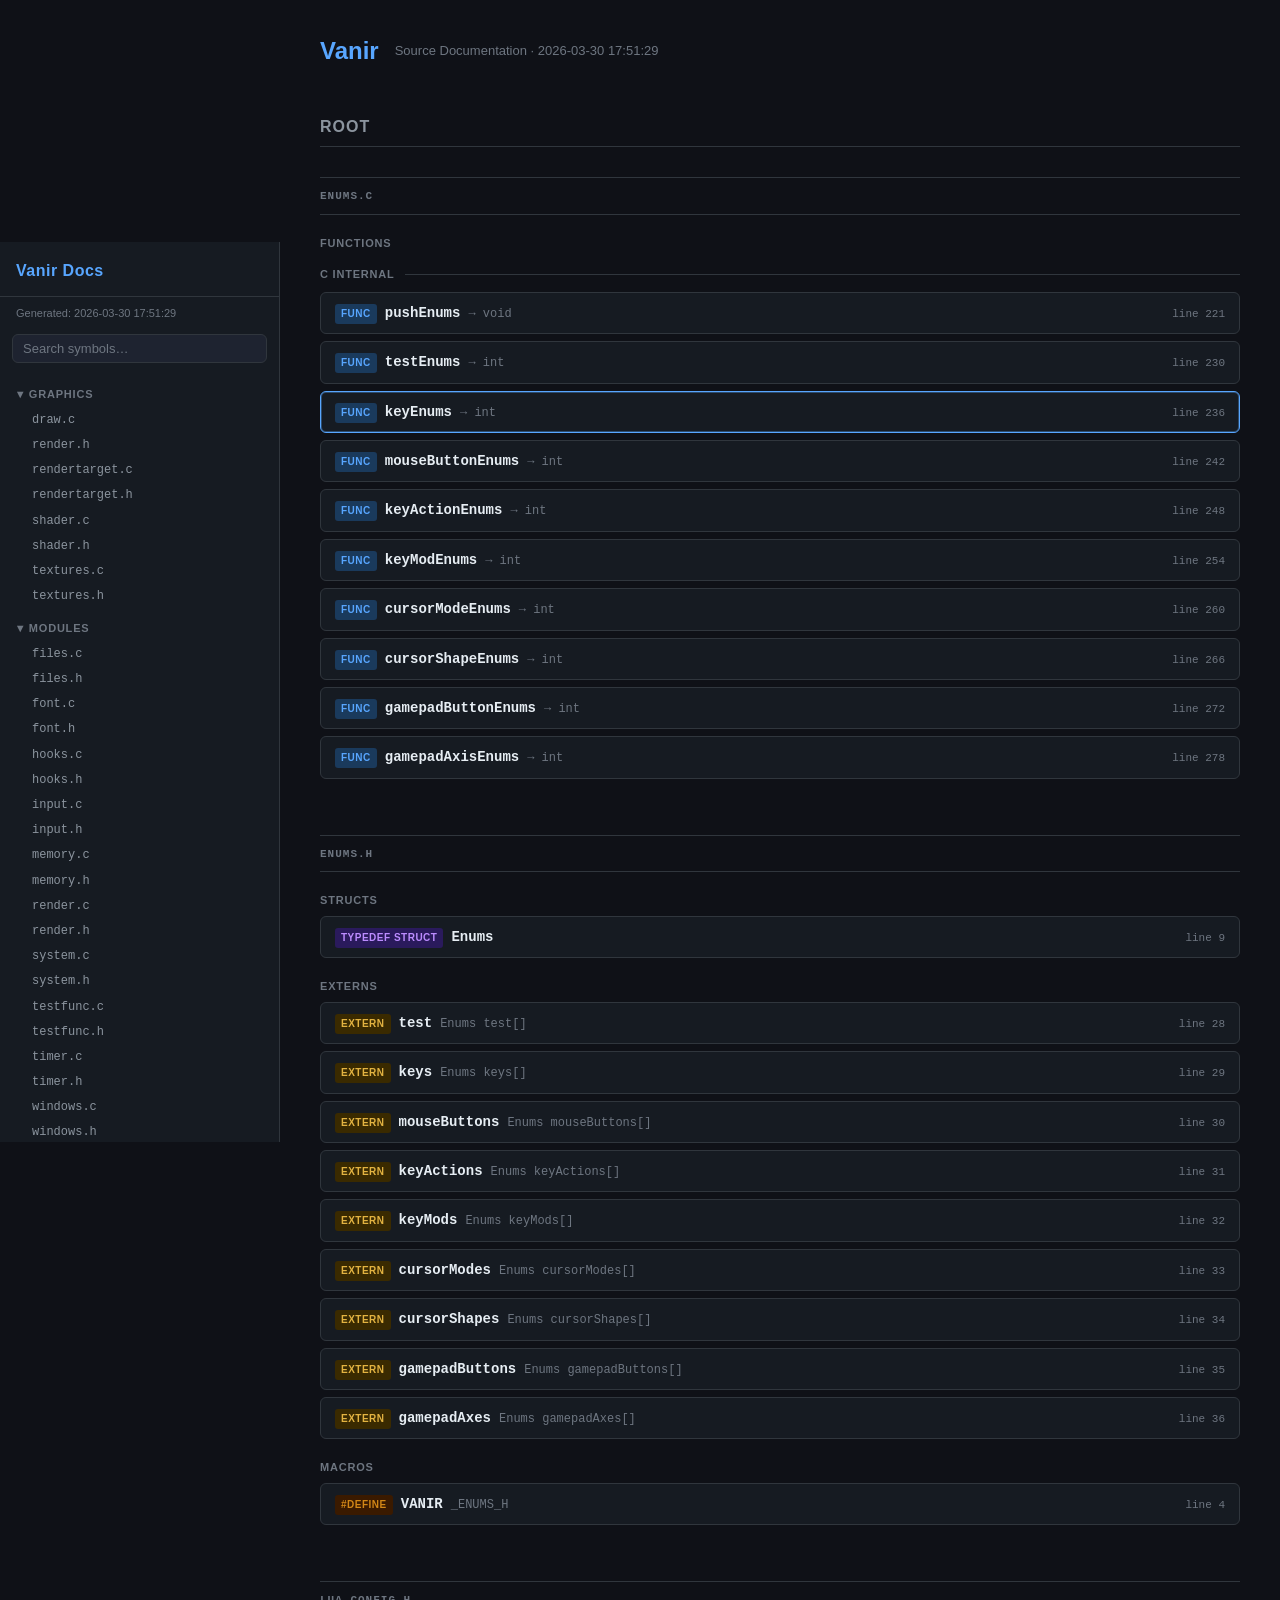
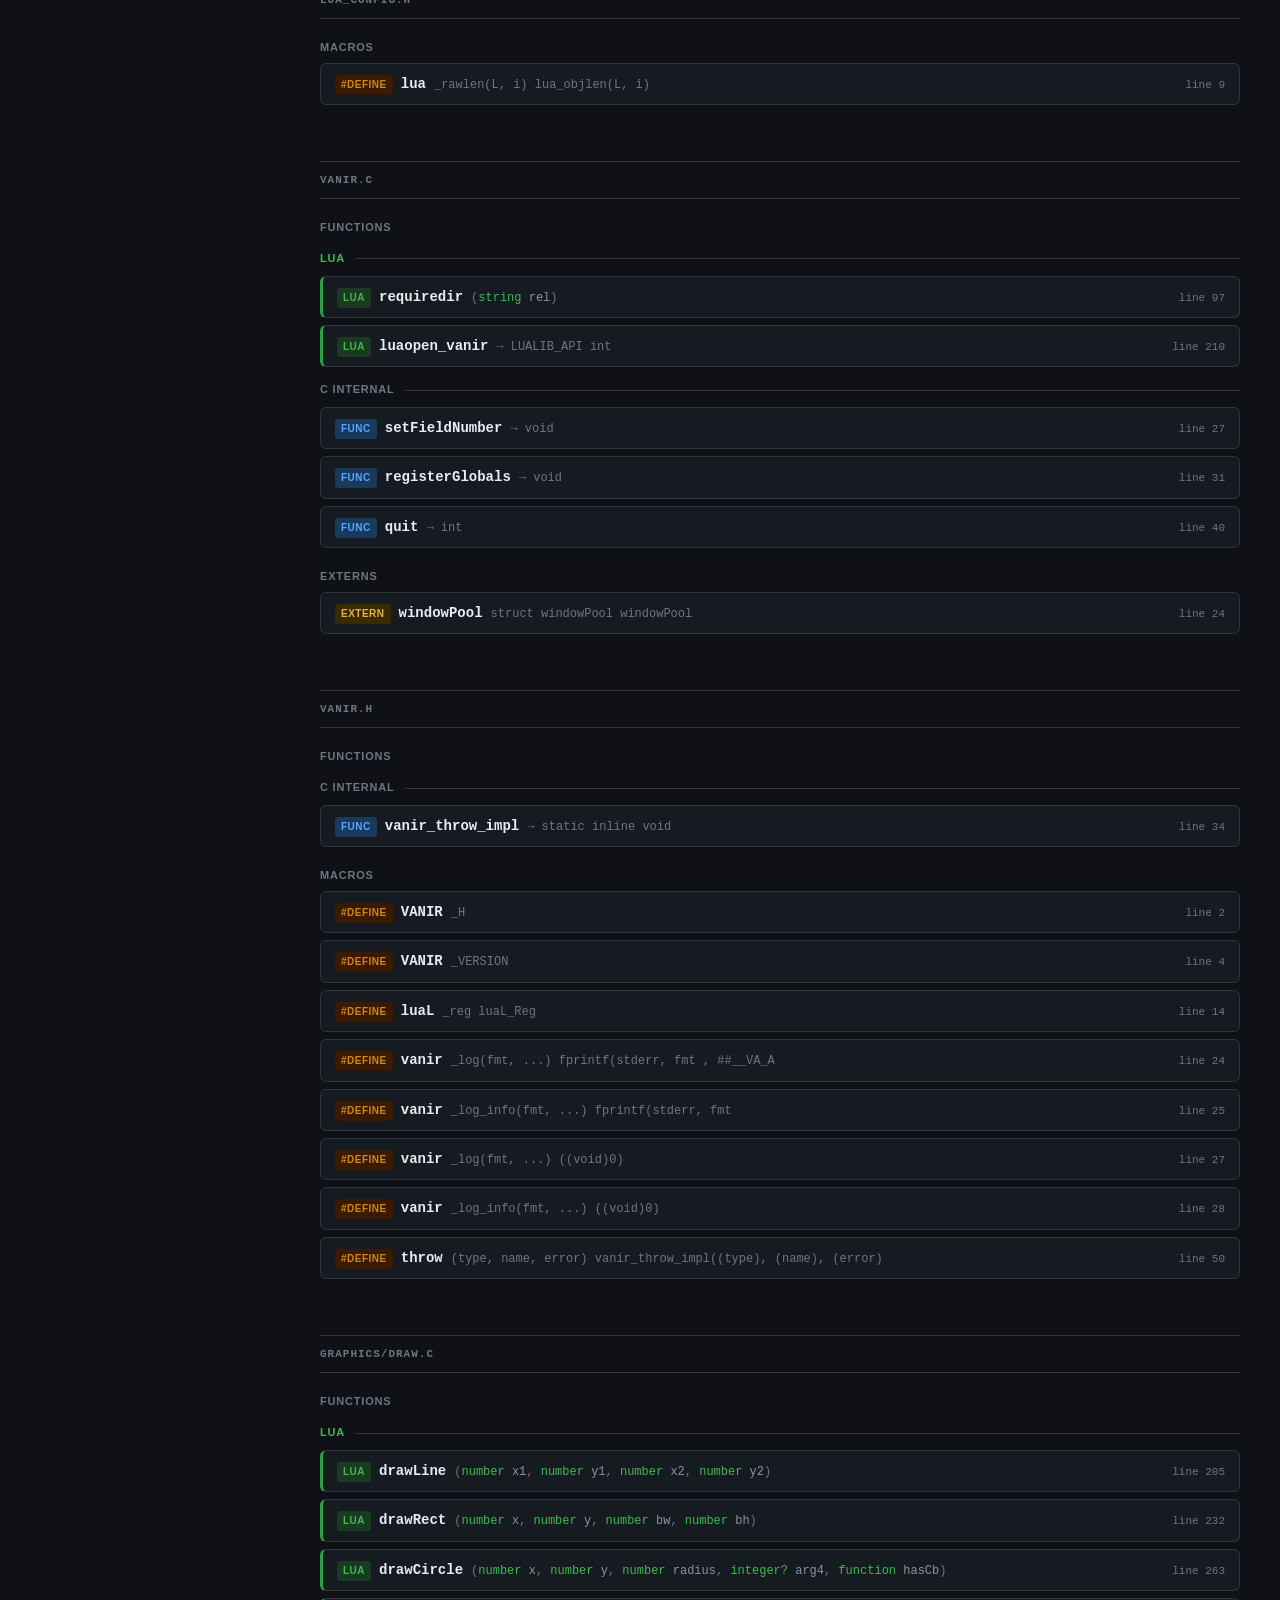
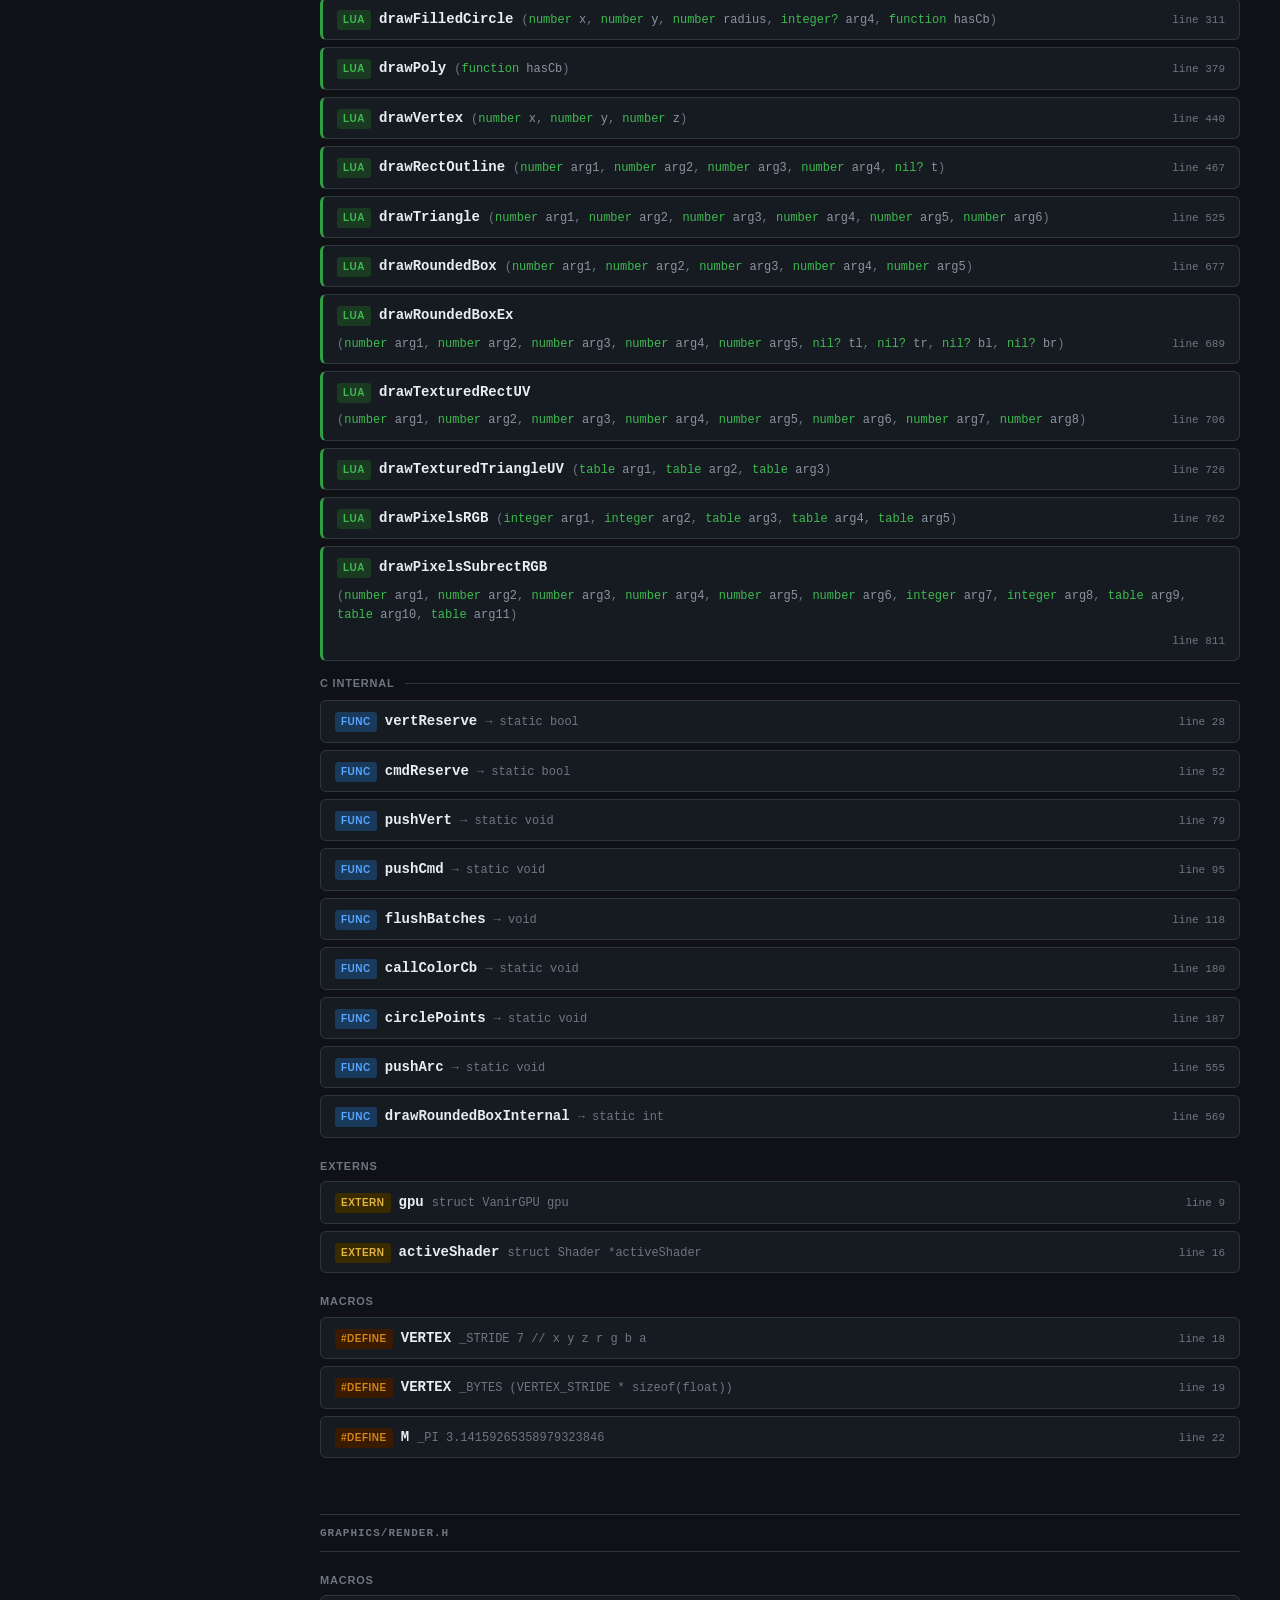
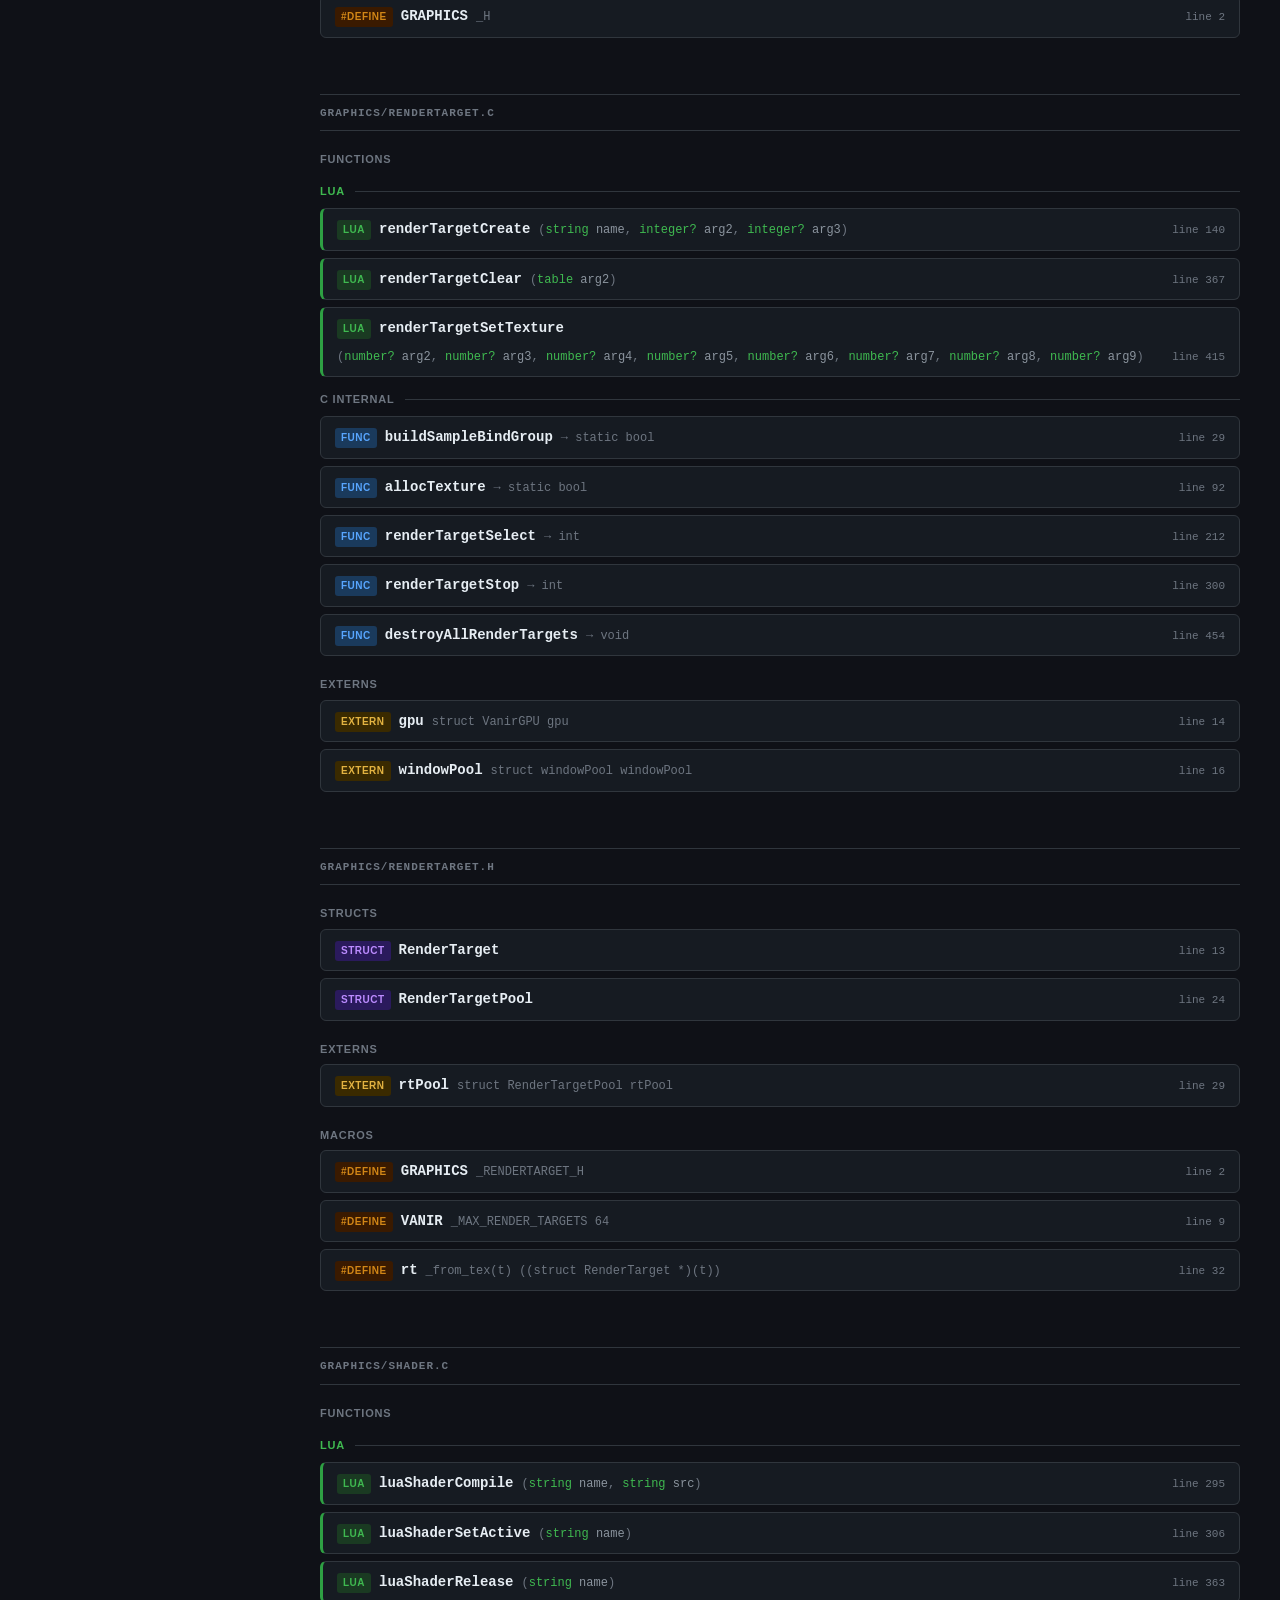
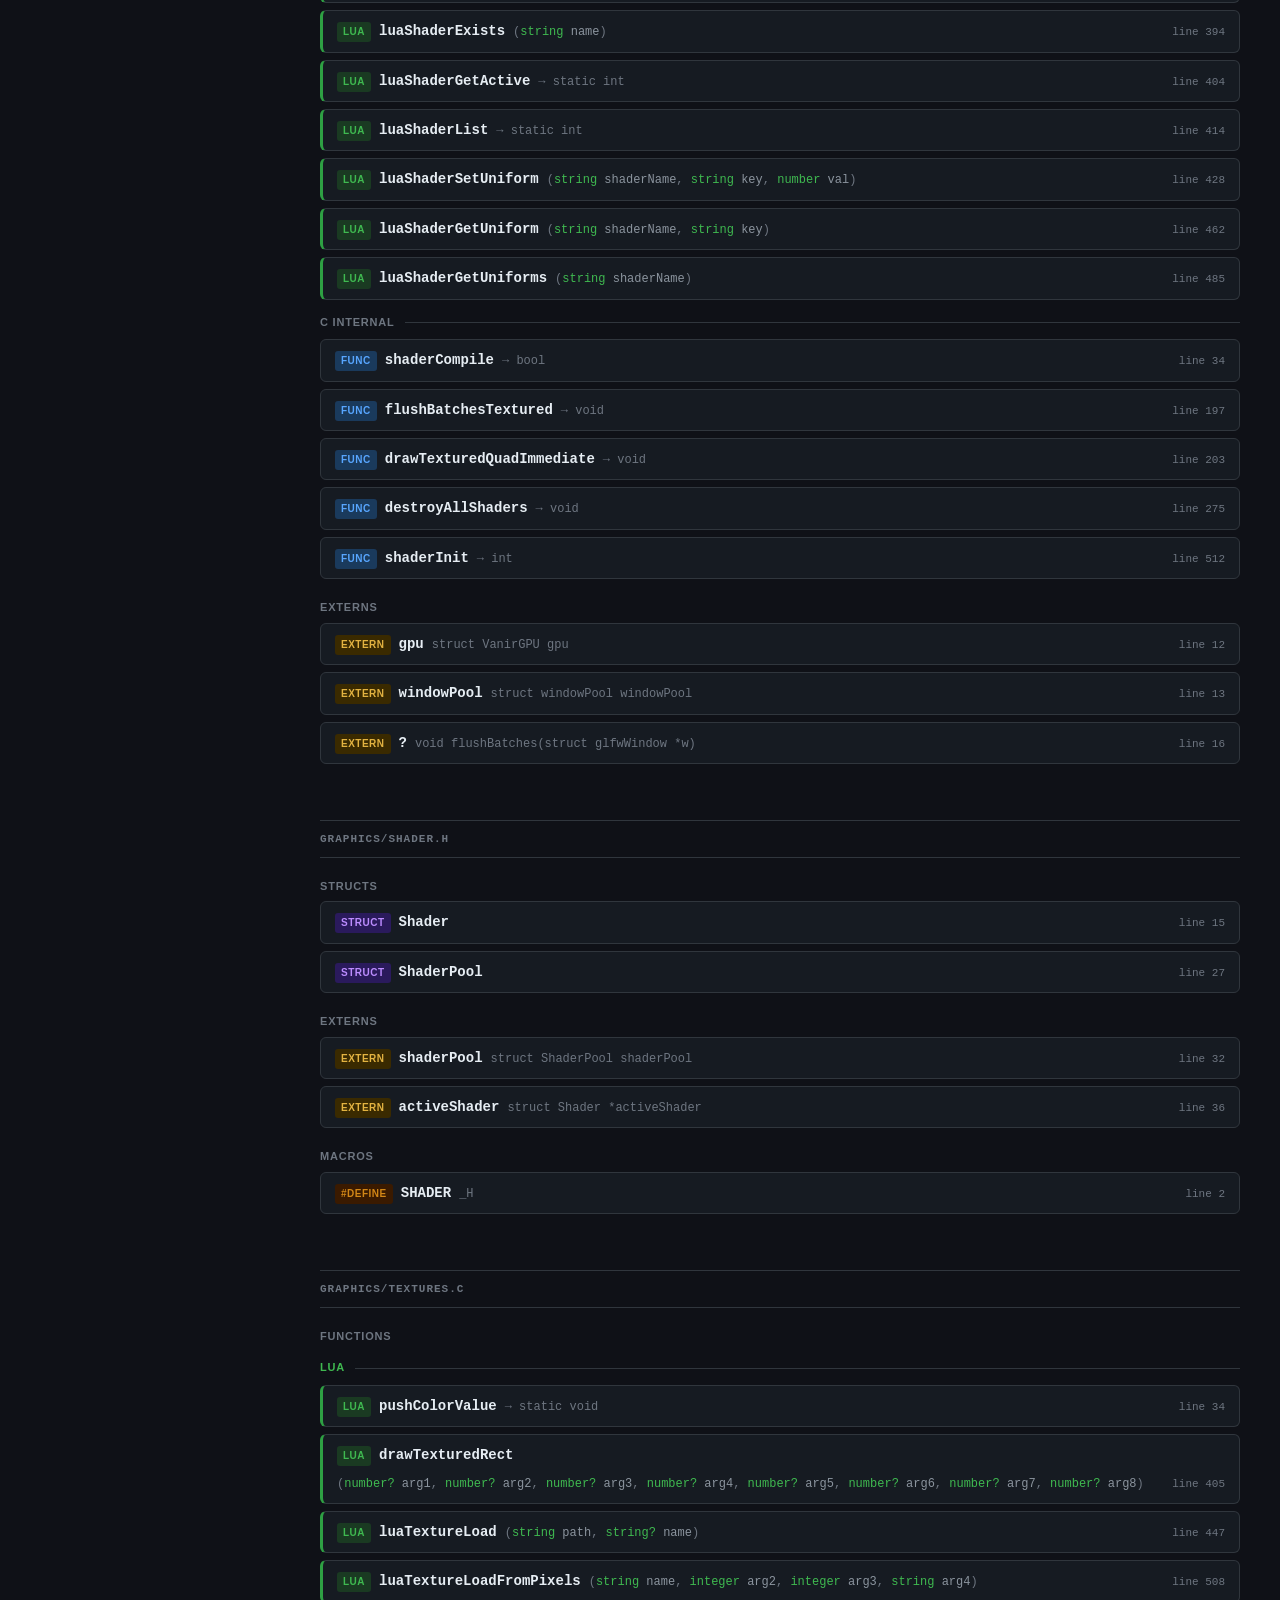
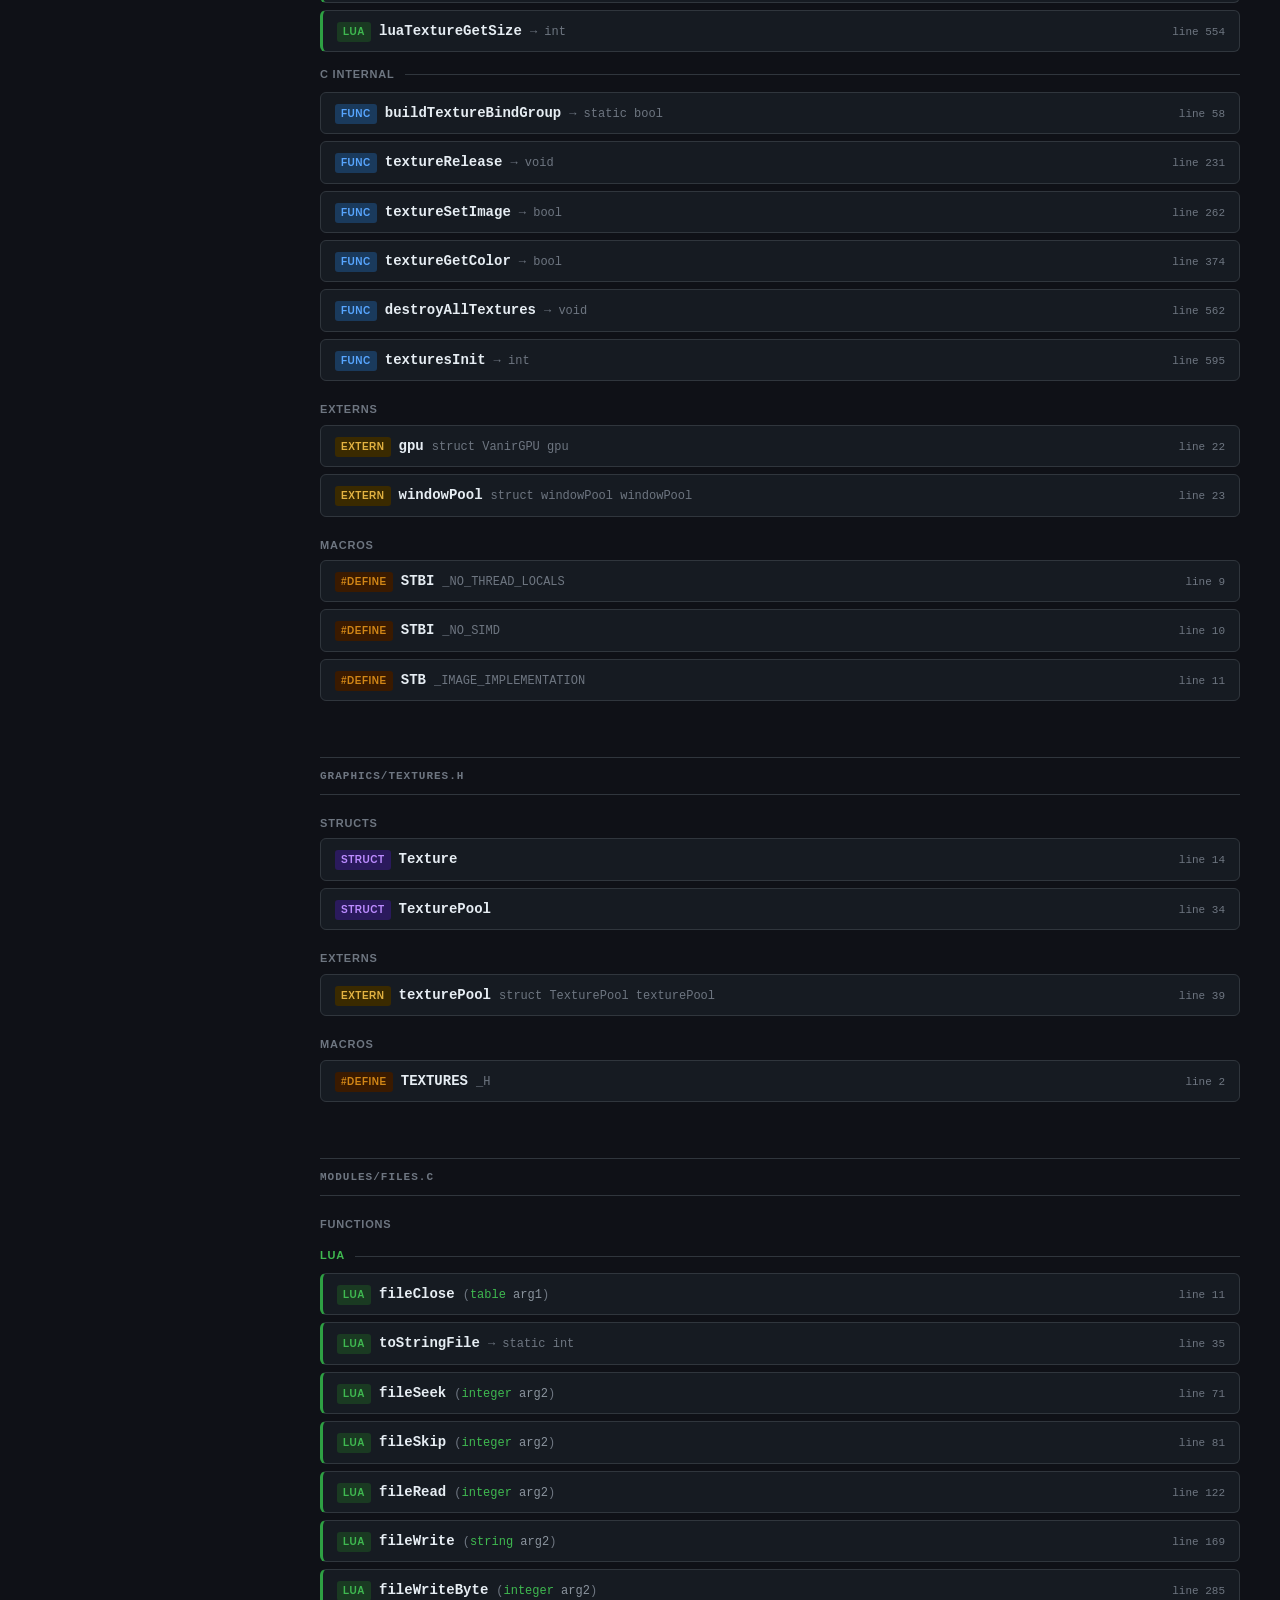
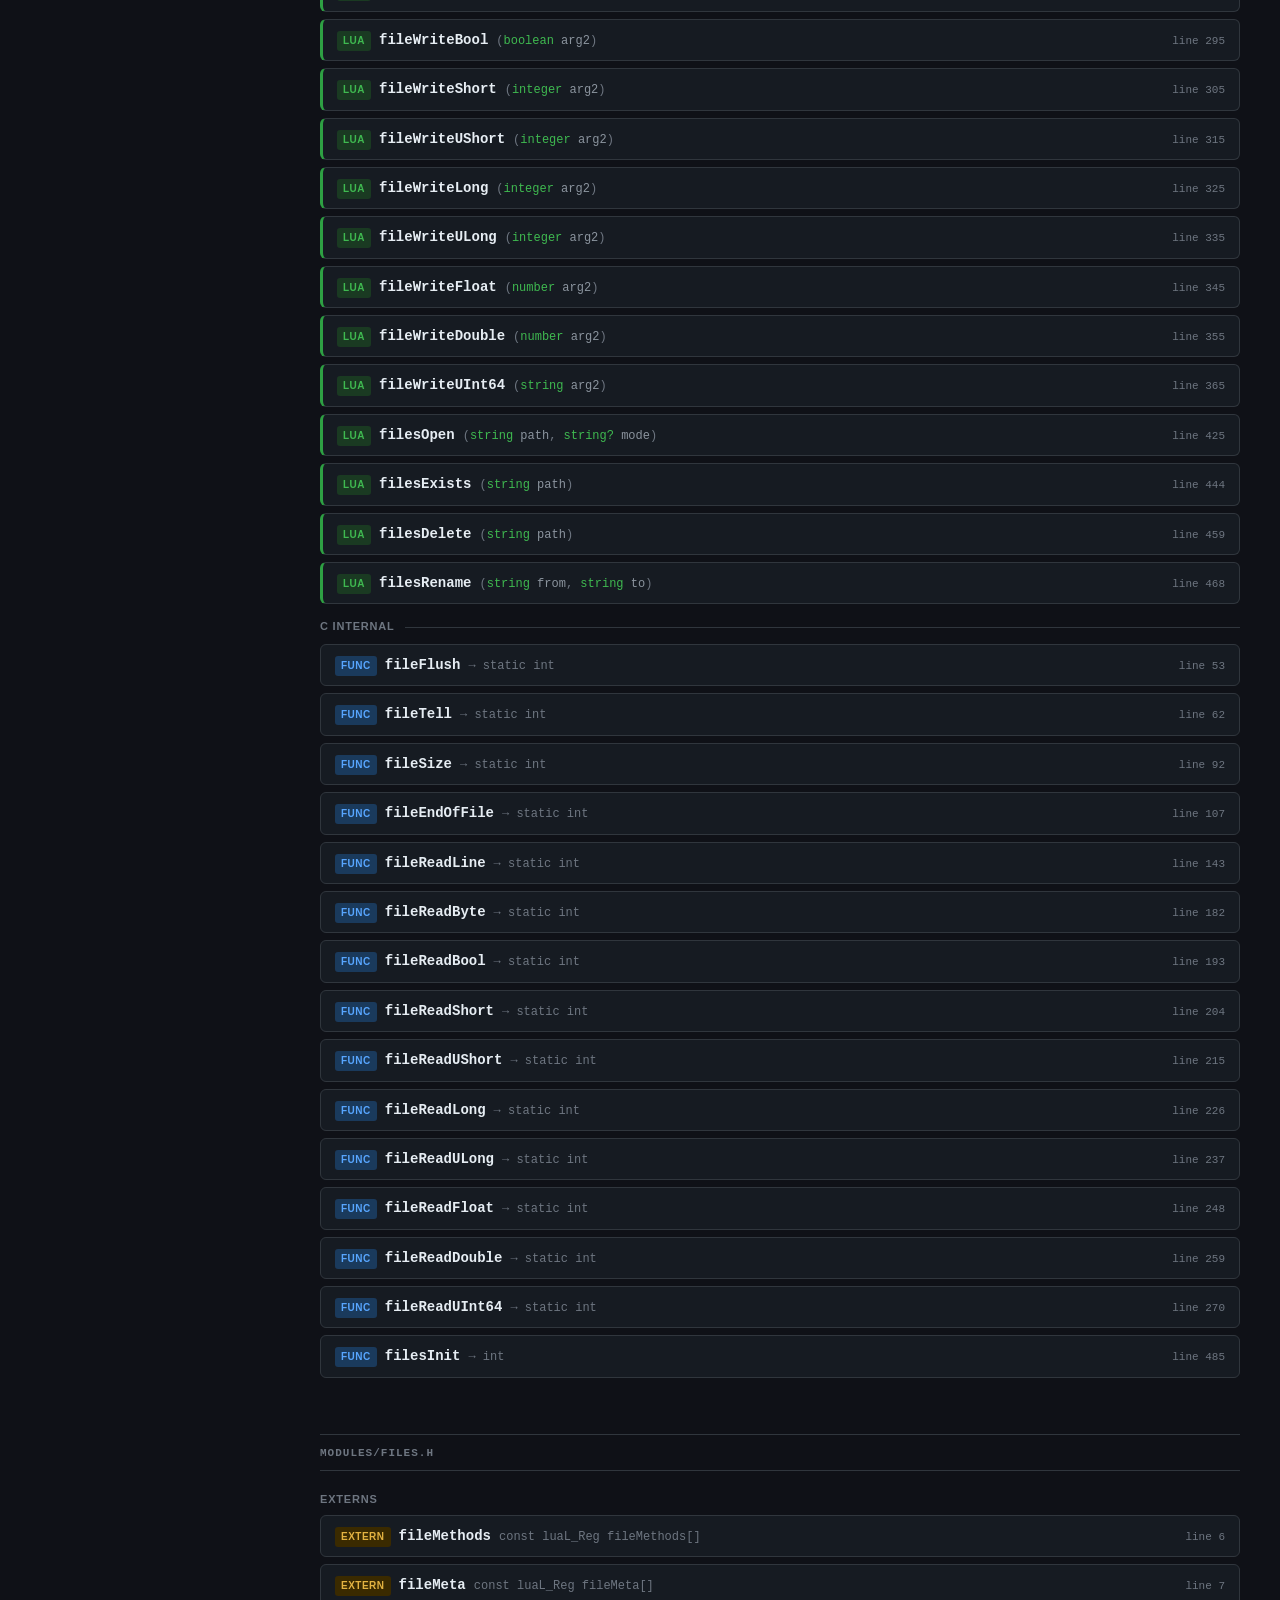
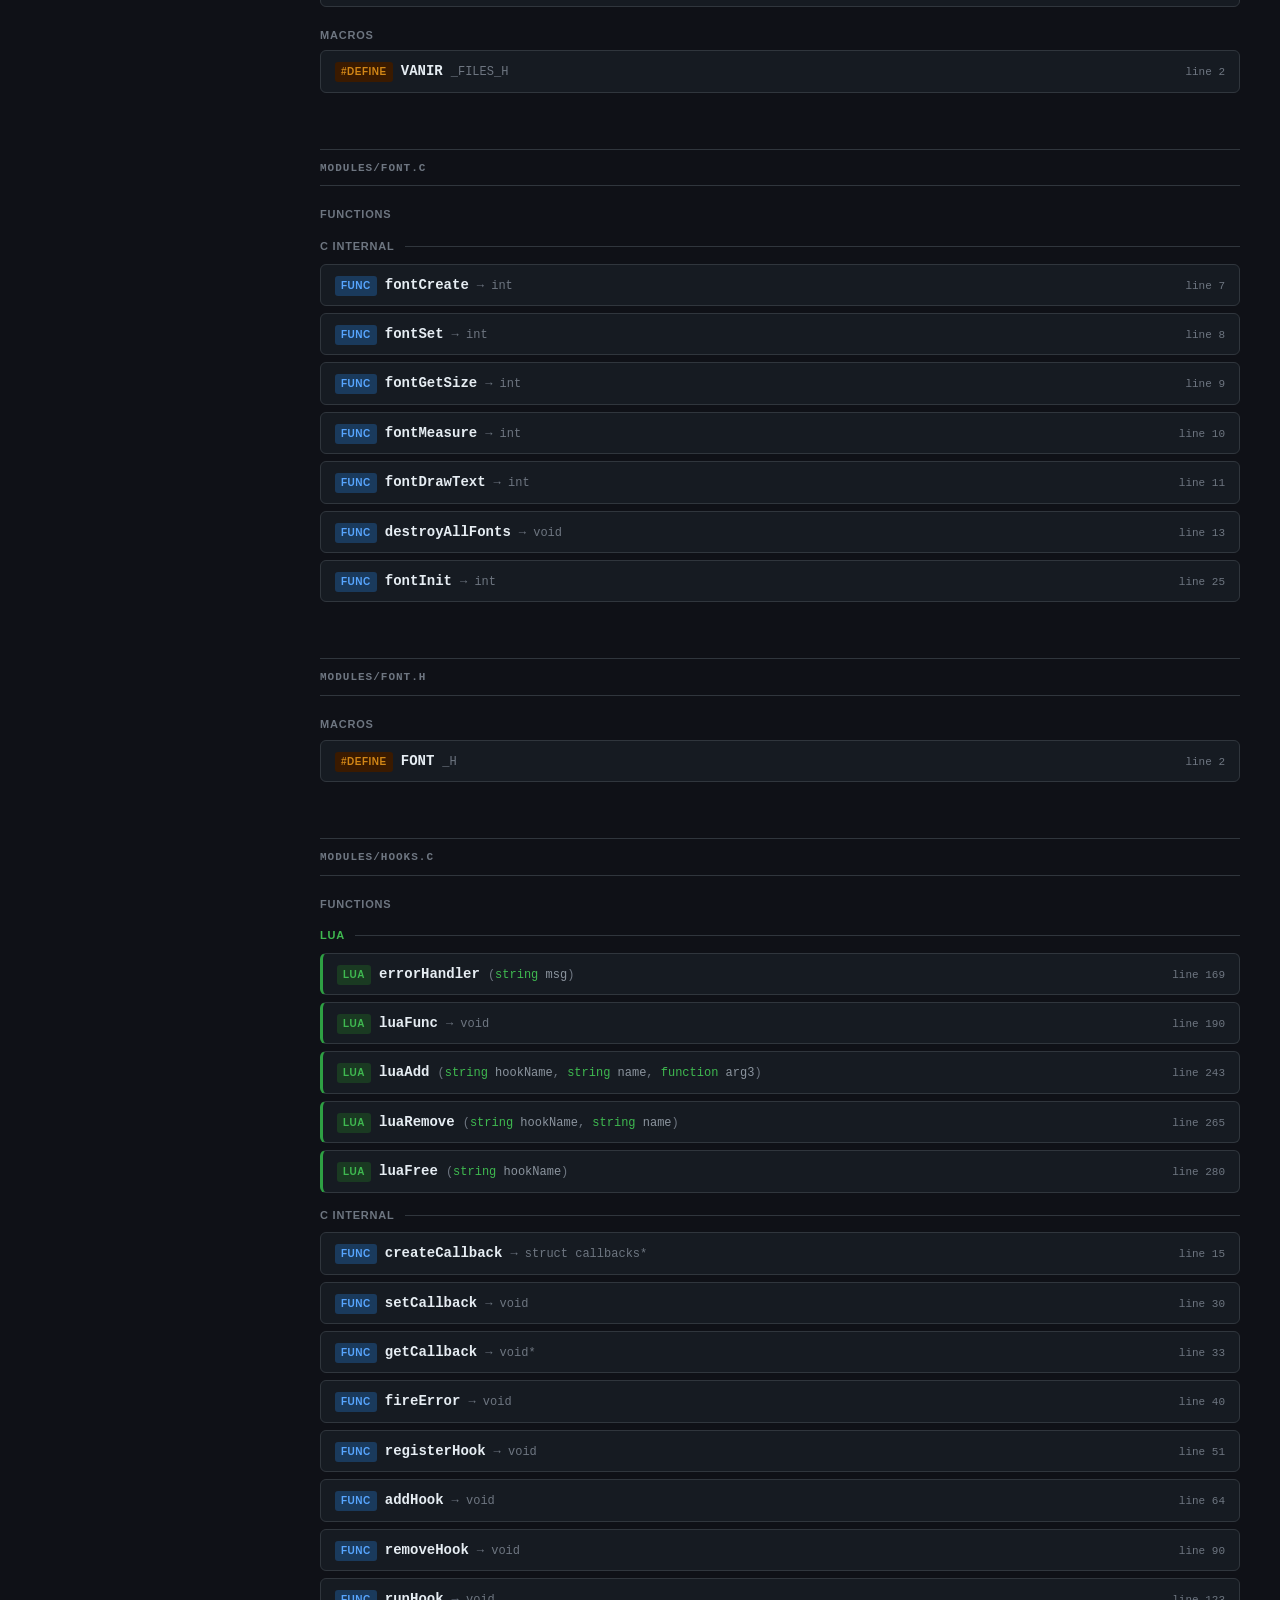
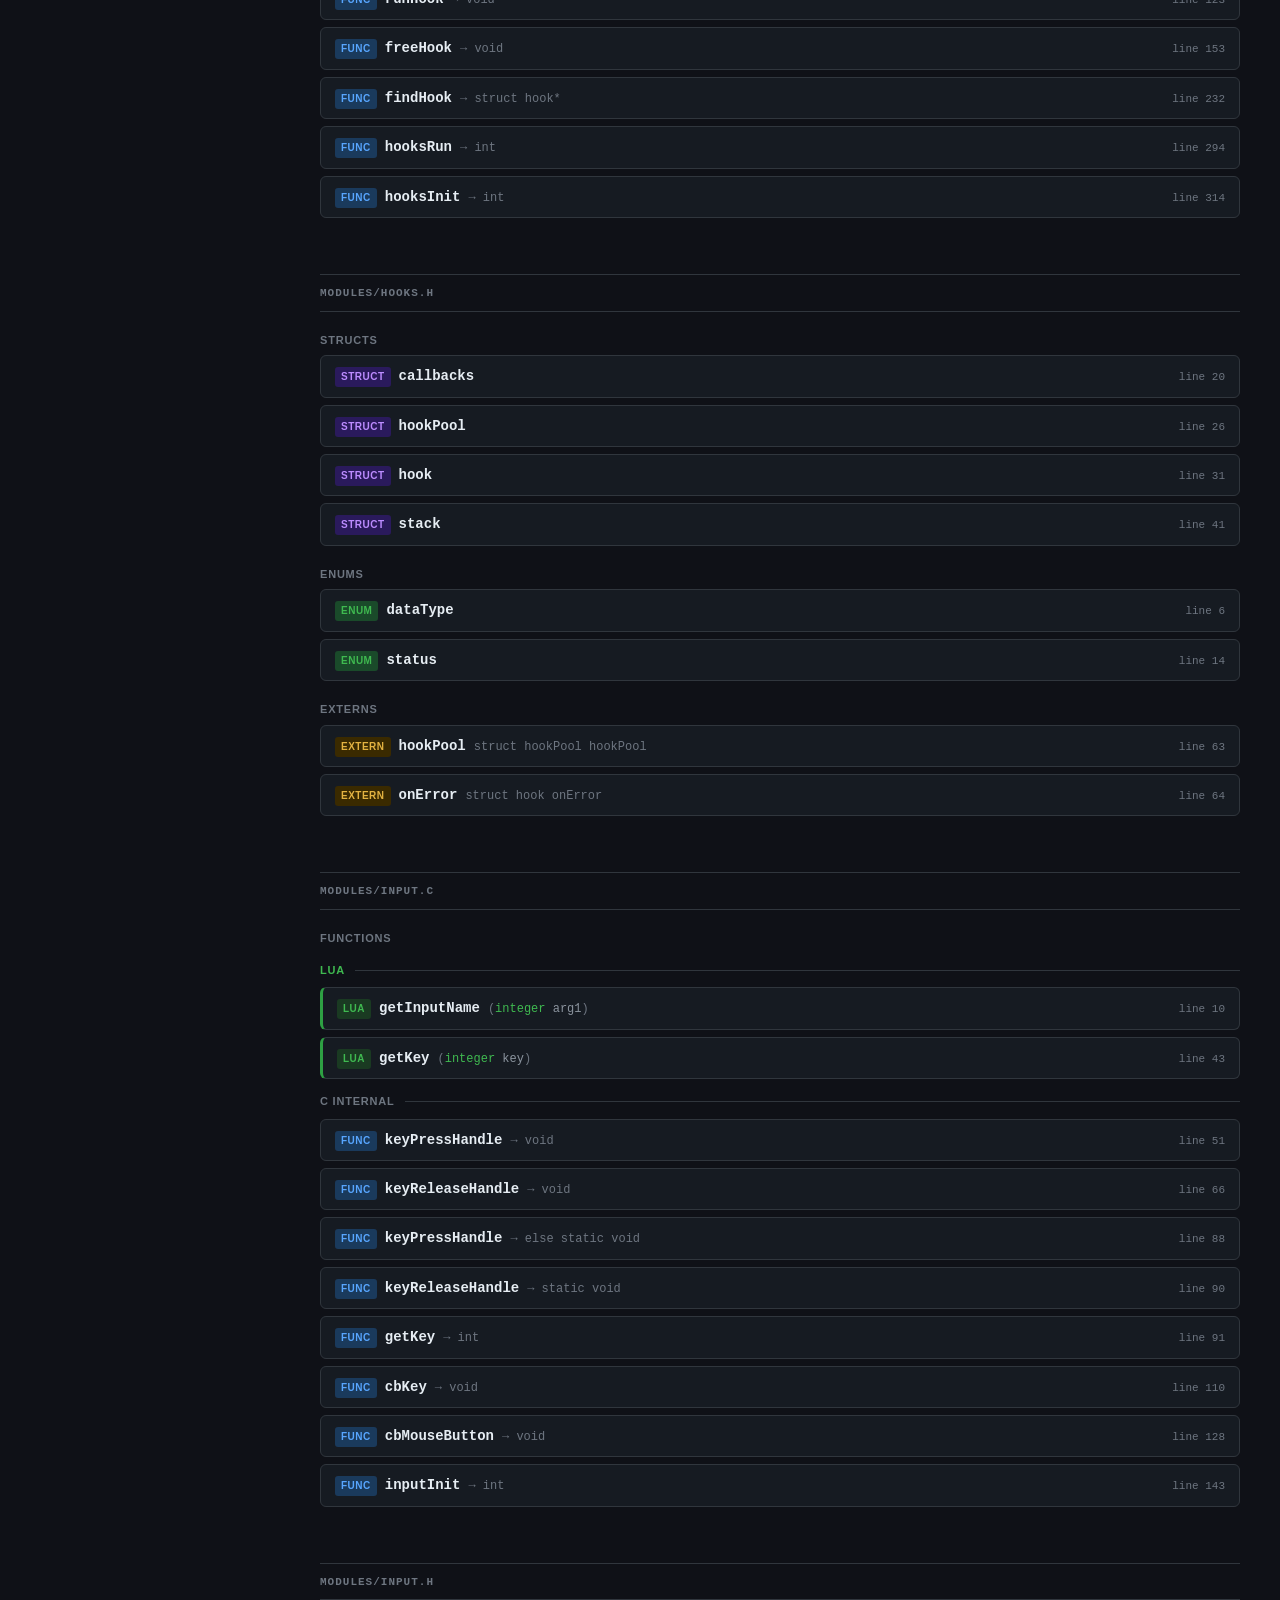
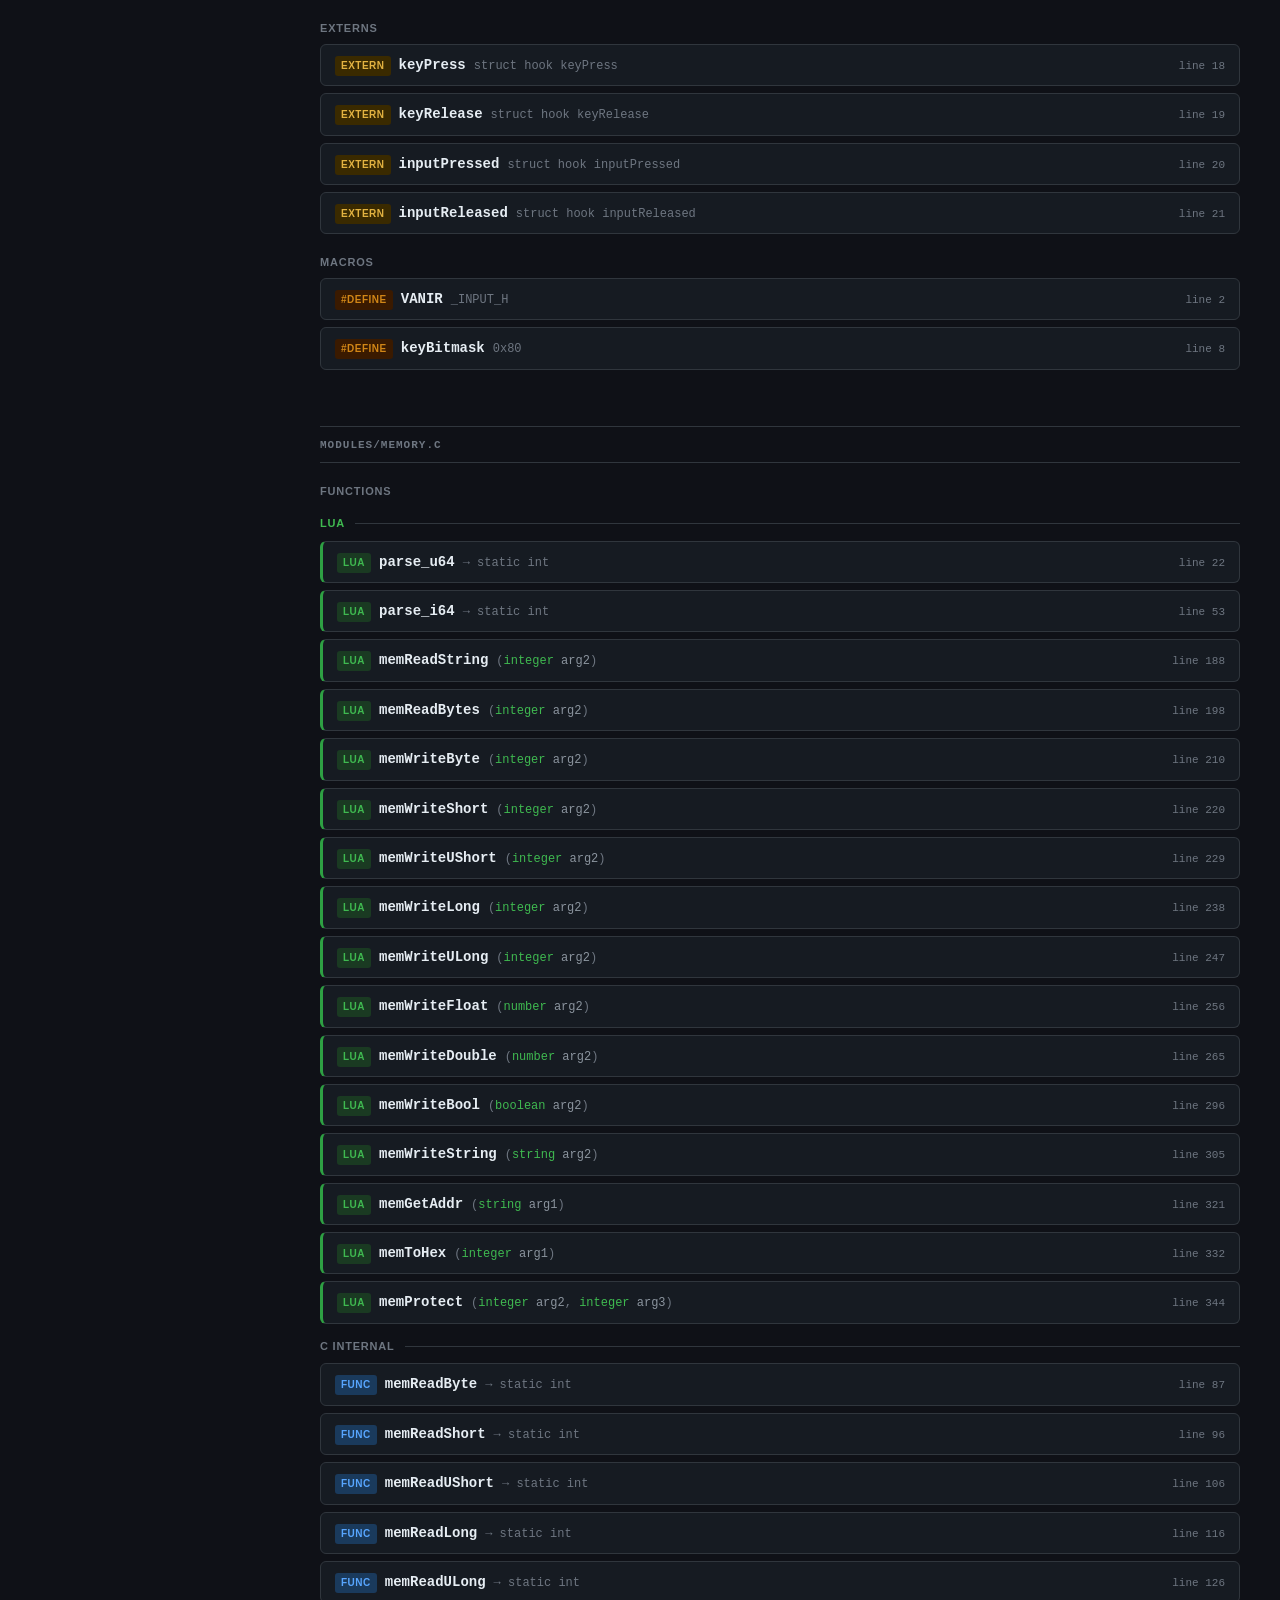
==== commit b6bab016: "pushed run_tests and build_docs; fixed some color stuff; fixed some other mess" ====
--- a/index.html
+++ b/index.html
@@ -479,7 +479,7 @@
 <body>
 <div id="sidebar">
 <h1>Vanir Docs</h1>
-<div class="gen-date">Generated: 2026-03-30 01:14:02</div>
+<div class="gen-date">Generated: 2026-03-30 17:51:29</div>
 <div id="search-wrap"><input id="search" type="text" placeholder="Search symbols…" oninput="doSearch(this.value)"></div>
 <div class="sb-folder" data-folder-path="graphics"><div class="sb-folder-hd" onclick="toggleFolder(this.parentElement)"><span class="sb-arrow">▶</span>graphics</div><div class="sb-files"><a class="sb-file" href="#graphics_draw_c" data-file="graphics_draw_c" data-path="graphics/draw.c">draw.c</a>
 <a class="sb-file" href="#graphics_render_h" data-file="graphics_render_h" data-path="graphics/render.h">render.h</a>
@@ -526,7 +526,7 @@
 <div id="main">
 <div class="meta-bar">
 <h1>Vanir</h1>
-<span class="sub">Source Documentation · 2026-03-30 01:14:02</span>
+<span class="sub">Source Documentation · 2026-03-30 17:51:29</span>
 </div>
 <h2 class="folder-heading">root</h2>
 <div class="file-block" id="enums_c" data-file-path="enums.c">
@@ -932,7 +932,7 @@
 <div class="symbol-header">
 <span class="symbol-kind kind-macro">#define</span>
 <span class="symbol-name">vanir</span>
-<span class="symbol-ret">_log(fmt, ...)      ((void)0)</span>
+<span class="symbol-ret">_log(fmt, ...) ((void)0)</span>
 <span class="symbol-line">line 27</span>
 </div>
 </div>
@@ -1042,7 +1042,7 @@
     } else {
         struct color *vc = alloca(n * sizeof(struct color));</pre></div><div class="inner-snippet"><div class="inner-snippet-header">Lua 1-indexed</div><pre class="inner-snippet-code">        for (int i = 0; i &lt; n; ++i) {
             callColorCb(L, 2, i + 1);
-            getGlobalColor(L, &amp;vc[i]);
+            getGlobalColor(&amp;vc[i]);
         }</pre></div></div>
 <div class="refs"><span class="refs-label">cross-refs:</span><span class="badge badge-used" title="used">graphics/render.h:?</span> <span class="badge badge-used" title="used">modules/render.c:?</span></div>
 </div></div>
@@ -1140,12 +1140,12 @@
 
 <div class="refs"><span class="refs-label">cross-refs:</span><span class="badge badge-used" title="used">graphics/render.h:?</span> <span class="badge badge-used" title="used">modules/render.c:?</span></div>
 </div></div>
-<div class="symbol-card lua-card" id="graphics_draw_c__lua__drawTexturedTriangleUV__728" data-kind="lua" data-file="graphics_draw_c" data-filepath="graphics/draw.c" data-symbol="graphics_draw_c__lua__drawTexturedTriangleUV__728" data-search="drawtexturedtriangleuv render.drawtexturedtriangleuv(vert1, vert2, vert3) | each vert is a table {x, y [, u, v]}. uv is accepted but currently ignored — | the vertex format (x y z r g b a) has no uv channel; draws a flat-colored tri. (table arg1, table arg2, table arg3) int graphics/draw.c draw textured triangle uv render draw textured triangle uv(vert1, vert2, vert3) | each vert is a table {x, y [, u, v]} uv is accepted but currently ignored — | the vertex format (x y z r g b a) has no uv channel; draws a flat colored tri  (table arg1, table arg2, table arg3) int graphics draw c">
+<div class="symbol-card lua-card" id="graphics_draw_c__lua__drawTexturedTriangleUV__726" data-kind="lua" data-file="graphics_draw_c" data-filepath="graphics/draw.c" data-symbol="graphics_draw_c__lua__drawTexturedTriangleUV__726" data-search="drawtexturedtriangleuv render.drawtexturedtriangleuv(vert1, vert2, vert3) | each vert is a table {x, y [, u, v]}. uv is accepted but currently ignored — | the vertex format (x y z r g b a) has no uv channel; draws a flat-colored tri. (table arg1, table arg2, table arg3) int graphics/draw.c draw textured triangle uv render draw textured triangle uv(vert1, vert2, vert3) | each vert is a table {x, y [, u, v]} uv is accepted but currently ignored — | the vertex format (x y z r g b a) has no uv channel; draws a flat colored tri  (table arg1, table arg2, table arg3) int graphics draw c">
 <div class="symbol-header">
 <span class="symbol-kind kind-lua">lua</span>
 <span class="symbol-name">drawTexturedTriangleUV</span>
 <span class="symbol-lua-sig">(<span class="lsig"><span class="lsig-type">table</span> <span class="lsig-name">arg1</span><span class="lsig-sep">, </span><span class="lsig-type">table</span> <span class="lsig-name">arg2</span><span class="lsig-sep">, </span><span class="lsig-type">table</span> <span class="lsig-name">arg3</span></span>)</span>
-<span class="symbol-line">line 728</span>
+<span class="symbol-line">line 726</span>
 </div>
 <div class="symbol-body">
 <div class="symbol-comment">// render.drawTexturedTriangleUV(vert1, vert2, vert3) | Each vert is a table {x, y [, u, v]}. UV is accepted but currently ignored — | the vertex format (x y z r g b a) has no UV channel; draws a flat-colored tri.</div>
@@ -1153,12 +1153,12 @@
 
 <div class="refs"><span class="refs-label">cross-refs:</span><span class="badge badge-used" title="used">graphics/render.h:?</span> <span class="badge badge-used" title="used">modules/render.c:?</span></div>
 </div></div>
-<div class="symbol-card lua-card" id="graphics_draw_c__lua__drawPixelsRGB__764" data-kind="lua" data-file="graphics_draw_c" data-filepath="graphics/draw.c" data-symbol="graphics_draw_c__lua__drawPixelsRGB__764" data-search="drawpixelsrgb render.drawpixelsrgb(w, h, datar, datag, datab) | each data table is a flat 1-indexed array of integers 0-255, length w*h. | uploads as a scratch texture and draws it at (0, 0) at native size. (integer arg1, integer arg2, table arg3, table arg4, table arg5) int graphics/draw.c draw pixels rgb render draw pixels rgb(w, h, data r, data g, data b) | each data table is a flat 1 indexed array of integers 0 255, length w*h | uploads as a scratch texture and draws it at (0, 0) at native size  (integer arg1, integer arg2, table arg3, table arg4, table arg5) int graphics draw c">
+<div class="symbol-card lua-card" id="graphics_draw_c__lua__drawPixelsRGB__762" data-kind="lua" data-file="graphics_draw_c" data-filepath="graphics/draw.c" data-symbol="graphics_draw_c__lua__drawPixelsRGB__762" data-search="drawpixelsrgb render.drawpixelsrgb(w, h, datar, datag, datab) | each data table is a flat 1-indexed array of integers 0-255, length w*h. | uploads as a scratch texture and draws it at (0, 0) at native size. (integer arg1, integer arg2, table arg3, table arg4, table arg5) int graphics/draw.c draw pixels rgb render draw pixels rgb(w, h, data r, data g, data b) | each data table is a flat 1 indexed array of integers 0 255, length w*h | uploads as a scratch texture and draws it at (0, 0) at native size  (integer arg1, integer arg2, table arg3, table arg4, table arg5) int graphics draw c">
 <div class="symbol-header">
 <span class="symbol-kind kind-lua">lua</span>
 <span class="symbol-name">drawPixelsRGB</span>
 <span class="symbol-lua-sig">(<span class="lsig"><span class="lsig-type">integer</span> <span class="lsig-name">arg1</span><span class="lsig-sep">, </span><span class="lsig-type">integer</span> <span class="lsig-name">arg2</span><span class="lsig-sep">, </span><span class="lsig-type">table</span> <span class="lsig-name">arg3</span><span class="lsig-sep">, </span><span class="lsig-type">table</span> <span class="lsig-name">arg4</span><span class="lsig-sep">, </span><span class="lsig-type">table</span> <span class="lsig-name">arg5</span></span>)</span>
-<span class="symbol-line">line 764</span>
+<span class="symbol-line">line 762</span>
 </div>
 <div class="symbol-body">
 <div class="symbol-comment">// render.drawPixelsRGB(w, h, dataR, dataG, dataB) | Each data table is a flat 1-indexed array of integers 0-255, length w*h. | Uploads as a scratch texture and draws it at (0, 0) at native size.</div>
@@ -1166,12 +1166,12 @@
 <div class="inner-comments"><div class="inner-snippet"><div class="inner-snippet-header">↓ upload and draw as a scratch texture ↓</div><pre class="inner-snippet-code">    struct Texture *tex = textureUpload(&quot;__drawPixelsRGB_scratch__&quot;, pixels, (uint32_t)pw, (uint32_t)ph);</pre></div></div>
 <div class="refs"><span class="refs-label">cross-refs:</span><span class="badge badge-used" title="used">graphics/render.h:?</span> <span class="badge badge-used" title="used">modules/render.c:?</span></div>
 </div></div>
-<div class="symbol-card lua-card" id="graphics_draw_c__lua__drawPixelsSubrectRGB__813" data-kind="lua" data-file="graphics_draw_c" data-filepath="graphics/draw.c" data-symbol="graphics_draw_c__lua__drawPixelsSubrectRGB__813" data-search="drawpixelssubrectrgb render.drawpixelssubrectrgb(dstx, dsty, srcx, srcy, srcw, srch, subrectw, subrecth, datar, datag, datab) | draws a subrect of a pixel buffer at (dstx, dsty). (number arg1, number arg2, number arg3, number arg4, number arg5, number arg6, integer arg7, integer arg8, table arg9, table arg10, table arg11) int graphics/draw.c draw pixels subrect rgb render draw pixels subrect rgb(dst x, dst y, src x, src y, src w, src h, subrect w, subrect h, data r, data g, data b) | draws a subrect of a pixel buffer at (dst x, dst y)  (number arg1, number arg2, number arg3, number arg4, number arg5, number arg6, integer arg7, integer arg8, table arg9, table arg10, table arg11) int graphics draw c">
+<div class="symbol-card lua-card" id="graphics_draw_c__lua__drawPixelsSubrectRGB__811" data-kind="lua" data-file="graphics_draw_c" data-filepath="graphics/draw.c" data-symbol="graphics_draw_c__lua__drawPixelsSubrectRGB__811" data-search="drawpixelssubrectrgb render.drawpixelssubrectrgb(dstx, dsty, srcx, srcy, srcw, srch, subrectw, subrecth, datar, datag, datab) | draws a subrect of a pixel buffer at (dstx, dsty). (number arg1, number arg2, number arg3, number arg4, number arg5, number arg6, integer arg7, integer arg8, table arg9, table arg10, table arg11) int graphics/draw.c draw pixels subrect rgb render draw pixels subrect rgb(dst x, dst y, src x, src y, src w, src h, subrect w, subrect h, data r, data g, data b) | draws a subrect of a pixel buffer at (dst x, dst y)  (number arg1, number arg2, number arg3, number arg4, number arg5, number arg6, integer arg7, integer arg8, table arg9, table arg10, table arg11) int graphics draw c">
 <div class="symbol-header">
 <span class="symbol-kind kind-lua">lua</span>
 <span class="symbol-name">drawPixelsSubrectRGB</span>
 <span class="symbol-lua-sig">(<span class="lsig"><span class="lsig-type">number</span> <span class="lsig-name">arg1</span><span class="lsig-sep">, </span><span class="lsig-type">number</span> <span class="lsig-name">arg2</span><span class="lsig-sep">, </span><span class="lsig-type">number</span> <span class="lsig-name">arg3</span><span class="lsig-sep">, </span><span class="lsig-type">number</span> <span class="lsig-name">arg4</span><span class="lsig-sep">, </span><span class="lsig-type">number</span> <span class="lsig-name">arg5</span><span class="lsig-sep">, </span><span class="lsig-type">number</span> <span class="lsig-name">arg6</span><span class="lsig-sep">, </span><span class="lsig-type">integer</span> <span class="lsig-name">arg7</span><span class="lsig-sep">, </span><span class="lsig-type">integer</span> <span class="lsig-name">arg8</span><span class="lsig-sep">, </span><span class="lsig-type">table</span> <span class="lsig-name">arg9</span><span class="lsig-sep">, </span><span class="lsig-type">table</span> <span class="lsig-name">arg10</span><span class="lsig-sep">, </span><span class="lsig-type">table</span> <span class="lsig-name">arg11</span></span>)</span>
-<span class="symbol-line">line 813</span>
+<span class="symbol-line">line 811</span>
 </div>
 <div class="symbol-body">
 <div class="symbol-comment">// render.drawPixelsSubrectRGB(dstX, dstY, srcX, srcY, srcW, srcH, subrectW, subrectH, dataR, dataG, dataB) | Draws a subrect of a pixel buffer at (dstX, dstY).</div>
@@ -1319,14 +1319,6 @@
 <span class="symbol-name">activeShader</span>
 <span class="symbol-ret">struct Shader *activeShader</span>
 <span class="symbol-line">line 16</span>
-</div>
-</div>
-<div class="symbol-card" onclick="toggle(this)">
-<div class="symbol-header">
-<span class="symbol-kind kind-extern">extern</span>
-<span class="symbol-name">activeTexture</span>
-<span class="symbol-ret">struct Texture *activeTexture</span>
-<span class="symbol-line">line 711</span>
 </div>
 </div>
 <div class="section-label">Macros</div>
@@ -1892,23 +1884,23 @@
 <span class="func-divider-lbl fd-lua">Lua</span>
 <span class="func-divider-line"></span>
 </div>
-<div class="symbol-card lua-card" id="graphics_textures_c__lua__pushColorValue__35" data-kind="lua" data-file="graphics_textures_c" data-filepath="graphics/textures.c" data-symbol="graphics_textures_c__lua__pushColorValue__35" data-search="pushcolorvalue static void graphics/textures.c push color value static void graphics textures c">
+<div class="symbol-card lua-card" id="graphics_textures_c__lua__pushColorValue__34" data-kind="lua" data-file="graphics_textures_c" data-filepath="graphics/textures.c" data-symbol="graphics_textures_c__lua__pushColorValue__34" data-search="pushcolorvalue static void graphics/textures.c push color value static void graphics textures c">
 <div class="symbol-header">
 <span class="symbol-kind kind-lua">lua</span>
 <span class="symbol-name">pushColorValue</span>
 <span class="symbol-ret">→ static void</span>
-<span class="symbol-line">line 35</span>
-</div>
-<div class="symbol-body">
-
-
-</div></div>
-<div class="symbol-card lua-card" id="graphics_textures_c__lua__drawTexturedRect__406" data-kind="lua" data-file="graphics_textures_c" data-filepath="graphics/textures.c" data-symbol="graphics_textures_c__lua__drawTexturedRect__406" data-search="drawtexturedrect ↓ draw a texture (or sub-region) as a quad using the textured pipeline ↓ | ↓ drawtexturedrect(sx, sy, sw, sh, dx, dy [, dw, dh]) ↓ | ↓ sx/sy/sw/sh = source region on the texture; dx/dy = destination on screen; dw/dh default to sw/sh ↓ (number? arg1, number? arg2, number? arg3, number? arg4, number? arg5, number? arg6, number? arg7, number? arg8) int graphics/textures.c draw textured rect ↓ draw a texture (or sub region) as a quad using the textured pipeline ↓ | ↓ draw textured rect(sx, sy, sw, sh, dx, dy [, dw, dh]) ↓ | ↓ sx sy sw sh = source region on the texture; dx dy = destination on screen; dw dh default to sw sh ↓ (number? arg1, number? arg2, number? arg3, number? arg4, number? arg5, number? arg6, number? arg7, number? arg8) int graphics textures c">
+<span class="symbol-line">line 34</span>
+</div>
+<div class="symbol-body">
+
+
+</div></div>
+<div class="symbol-card lua-card" id="graphics_textures_c__lua__drawTexturedRect__405" data-kind="lua" data-file="graphics_textures_c" data-filepath="graphics/textures.c" data-symbol="graphics_textures_c__lua__drawTexturedRect__405" data-search="drawtexturedrect ↓ draw a texture (or sub-region) as a quad using the textured pipeline ↓ | ↓ drawtexturedrect(sx, sy, sw, sh, dx, dy [, dw, dh]) ↓ | ↓ sx/sy/sw/sh = source region on the texture; dx/dy = destination on screen; dw/dh default to sw/sh ↓ (number? arg1, number? arg2, number? arg3, number? arg4, number? arg5, number? arg6, number? arg7, number? arg8) int graphics/textures.c draw textured rect ↓ draw a texture (or sub region) as a quad using the textured pipeline ↓ | ↓ draw textured rect(sx, sy, sw, sh, dx, dy [, dw, dh]) ↓ | ↓ sx sy sw sh = source region on the texture; dx dy = destination on screen; dw dh default to sw sh ↓ (number? arg1, number? arg2, number? arg3, number? arg4, number? arg5, number? arg6, number? arg7, number? arg8) int graphics textures c">
 <div class="symbol-header">
 <span class="symbol-kind kind-lua">lua</span>
 <span class="symbol-name">drawTexturedRect</span>
 <span class="symbol-lua-sig">(<span class="lsig"><span class="lsig-type">number?</span> <span class="lsig-name">arg1</span><span class="lsig-sep">, </span><span class="lsig-type">number?</span> <span class="lsig-name">arg2</span><span class="lsig-sep">, </span><span class="lsig-type">number?</span> <span class="lsig-name">arg3</span><span class="lsig-sep">, </span><span class="lsig-type">number?</span> <span class="lsig-name">arg4</span><span class="lsig-sep">, </span><span class="lsig-type">number?</span> <span class="lsig-name">arg5</span><span class="lsig-sep">, </span><span class="lsig-type">number?</span> <span class="lsig-name">arg6</span><span class="lsig-sep">, </span><span class="lsig-type">number?</span> <span class="lsig-name">arg7</span><span class="lsig-sep">, </span><span class="lsig-type">number?</span> <span class="lsig-name">arg8</span></span>)</span>
-<span class="symbol-line">line 406</span>
+<span class="symbol-line">line 405</span>
 </div>
 <div class="symbol-body">
 <div class="symbol-comment">// ↓ draw a texture (or sub-region) as a quad using the textured pipeline ↓ | ↓ drawTexturedRect(sx, sy, sw, sh, dx, dy [, dw, dh]) ↓ | ↓ sx/sy/sw/sh = source region on the texture; dx/dy = destination on screen; dw/dh default to sw/sh ↓</div>
@@ -1919,12 +1911,12 @@
     float v1 = (sy + sh) / (float)tex-&gt;height;</pre></div></div>
 <div class="refs"><span class="refs-label">cross-refs:</span><span class="badge badge-used" title="used">graphics/shader.c:?</span> <span class="badge badge-used" title="used">graphics/textures.h:?</span> <span class="badge badge-used" title="used">modules/render.c:?</span> <span class="badge badge-used" title="used">types/texture.c:?</span></div>
 </div></div>
-<div class="symbol-card lua-card" id="graphics_textures_c__lua__luaTextureLoad__448" data-kind="lua" data-file="graphics_textures_c" data-filepath="graphics/textures.c" data-symbol="graphics_textures_c__lua__luaTextureLoad__448" data-search="luatextureload ↓ textures.load(path [, name]) → loads using stb_image; name defaults to path ↓ | ↓ requires stb_image.h in src/graphics/ and vanir_has_stb_image compile flag ↓ (string path, string? name) int graphics/textures.c lua texture load ↓ textures load(path [, name]) → loads using stb image; name defaults to path ↓ | ↓ requires stb image h in src graphics and vanir has stb image compile flag ↓ (string path, string? name) int graphics textures c">
+<div class="symbol-card lua-card" id="graphics_textures_c__lua__luaTextureLoad__447" data-kind="lua" data-file="graphics_textures_c" data-filepath="graphics/textures.c" data-symbol="graphics_textures_c__lua__luaTextureLoad__447" data-search="luatextureload ↓ textures.load(path [, name]) → loads using stb_image; name defaults to path ↓ | ↓ requires stb_image.h in src/graphics/ and vanir_has_stb_image compile flag ↓ (string path, string? name) int graphics/textures.c lua texture load ↓ textures load(path [, name]) → loads using stb image; name defaults to path ↓ | ↓ requires stb image h in src graphics and vanir has stb image compile flag ↓ (string path, string? name) int graphics textures c">
 <div class="symbol-header">
 <span class="symbol-kind kind-lua">lua</span>
 <span class="symbol-name">luaTextureLoad</span>
 <span class="symbol-lua-sig">(<span class="lsig"><span class="lsig-type">string</span> <span class="lsig-name">path</span><span class="lsig-sep">, </span><span class="lsig-type">string?</span> <span class="lsig-name">name</span></span>)</span>
-<span class="symbol-line">line 448</span>
+<span class="symbol-line">line 447</span>
 </div>
 <div class="symbol-body">
 <div class="symbol-comment">// ↓ textures.load(path [, name]) → loads using stb_image; name defaults to path ↓ | ↓ requires stb_image.h in src/graphics/ and VANIR_HAS_STB_IMAGE compile flag ↓</div>
@@ -1932,24 +1924,24 @@
 <div class="inner-comments"><div class="inner-snippet"><div class="inner-snippet-header">↓ get file size ↓</div><pre class="inner-snippet-code">    size_t fileSize = 0;
     FILE *f = fopen(path, &quot;rb&quot;);</pre></div></div>
 </div></div>
-<div class="symbol-card lua-card" id="graphics_textures_c__lua__luaTextureLoadFromPixels__509" data-kind="lua" data-file="graphics_textures_c" data-filepath="graphics/textures.c" data-symbol="graphics_textures_c__lua__luaTextureLoadFromPixels__509" data-search="luatextureloadfrompixels ↓ textures.loadfrompixels(name, width, height, pixels_string) ↓ | ↓ pixels_string is a raw rgba8 byte string; width*height*4 bytes ↓ (string name, integer arg2, integer arg3, string arg4) int graphics/textures.c lua texture load from pixels ↓ textures load from pixels(name, width, height, pixels string) ↓ | ↓ pixels string is a raw rgba8 byte string; width*height*4 bytes ↓ (string name, integer arg2, integer arg3, string arg4) int graphics textures c">
+<div class="symbol-card lua-card" id="graphics_textures_c__lua__luaTextureLoadFromPixels__508" data-kind="lua" data-file="graphics_textures_c" data-filepath="graphics/textures.c" data-symbol="graphics_textures_c__lua__luaTextureLoadFromPixels__508" data-search="luatextureloadfrompixels ↓ textures.loadfrompixels(name, width, height, pixels_string) ↓ | ↓ pixels_string is a raw rgba8 byte string; width*height*4 bytes ↓ (string name, integer arg2, integer arg3, string arg4) int graphics/textures.c lua texture load from pixels ↓ textures load from pixels(name, width, height, pixels string) ↓ | ↓ pixels string is a raw rgba8 byte string; width*height*4 bytes ↓ (string name, integer arg2, integer arg3, string arg4) int graphics textures c">
 <div class="symbol-header">
 <span class="symbol-kind kind-lua">lua</span>
 <span class="symbol-name">luaTextureLoadFromPixels</span>
 <span class="symbol-lua-sig">(<span class="lsig"><span class="lsig-type">string</span> <span class="lsig-name">name</span><span class="lsig-sep">, </span><span class="lsig-type">integer</span> <span class="lsig-name">arg2</span><span class="lsig-sep">, </span><span class="lsig-type">integer</span> <span class="lsig-name">arg3</span><span class="lsig-sep">, </span><span class="lsig-type">string</span> <span class="lsig-name">arg4</span></span>)</span>
-<span class="symbol-line">line 509</span>
+<span class="symbol-line">line 508</span>
 </div>
 <div class="symbol-body">
 <div class="symbol-comment">// ↓ textures.loadFromPixels(name, width, height, pixels_string) ↓ | ↓ pixels_string is a raw RGBA8 byte string; width*height*4 bytes ↓</div>
 <div class="lua-args-block"><div class="lua-args-label">Lua stack args</div><div class="lua-arg"><span class="lua-arg-idx">1</span><span class="lua-arg-type">string</span><span class="lua-arg-name">name</span></div><div class="lua-arg"><span class="lua-arg-idx">2</span><span class="lua-arg-type">integer</span><span class="lua-arg-name">arg2</span></div><div class="lua-arg"><span class="lua-arg-idx">3</span><span class="lua-arg-type">integer</span><span class="lua-arg-name">arg3</span></div><div class="lua-arg"><span class="lua-arg-idx">4</span><span class="lua-arg-type">string</span><span class="lua-arg-name">arg4</span></div></div>
 <div class="inner-comments"><div class="inner-snippet"><div class="inner-snippet-header">↓ path stays NULL; channels/fileSize stay 0 — pixel data was provided directly ↓</div></div></div>
 </div></div>
-<div class="symbol-card lua-card" id="graphics_textures_c__lua__luaTextureGetSize__555" data-kind="lua" data-file="graphics_textures_c" data-filepath="graphics/textures.c" data-symbol="graphics_textures_c__lua__luaTextureGetSize__555" data-search="luatexturegetsize ↓ textures.getsize(tex) → width, height  (module-level convenience) ↓ int graphics/textures.c lua texture get size ↓ textures get size(tex) → width, height (module level convenience) ↓ int graphics textures c">
+<div class="symbol-card lua-card" id="graphics_textures_c__lua__luaTextureGetSize__554" data-kind="lua" data-file="graphics_textures_c" data-filepath="graphics/textures.c" data-symbol="graphics_textures_c__lua__luaTextureGetSize__554" data-search="luatexturegetsize ↓ textures.getsize(tex) → width, height  (module-level convenience) ↓ int graphics/textures.c lua texture get size ↓ textures get size(tex) → width, height (module level convenience) ↓ int graphics textures c">
 <div class="symbol-header">
 <span class="symbol-kind kind-lua">lua</span>
 <span class="symbol-name">luaTextureGetSize</span>
 <span class="symbol-ret">→ int</span>
-<span class="symbol-line">line 555</span>
+<span class="symbol-line">line 554</span>
 </div>
 <div class="symbol-body">
 <div class="symbol-comment">// ↓ textures.getSize(tex) → width, height  (module-level convenience) ↓</div>
@@ -1960,24 +1952,24 @@
 <span class="func-divider-lbl fd-c">C Internal</span>
 <span class="func-divider-line"></span>
 </div>
-<div class="symbol-card" id="graphics_textures_c__func__buildTextureBindGroup__59" data-kind="func" data-file="graphics_textures_c" data-filepath="graphics/textures.c" data-symbol="graphics_textures_c__func__buildTextureBindGroup__59" data-search="buildtexturebindgroup ↓ build a sampler + bind group for sampling this texture ↓ static bool graphics/textures.c build texture bind group ↓ build a sampler + bind group for sampling this texture ↓ static bool graphics textures c">
+<div class="symbol-card" id="graphics_textures_c__func__buildTextureBindGroup__58" data-kind="func" data-file="graphics_textures_c" data-filepath="graphics/textures.c" data-symbol="graphics_textures_c__func__buildTextureBindGroup__58" data-search="buildtexturebindgroup ↓ build a sampler + bind group for sampling this texture ↓ static bool graphics/textures.c build texture bind group ↓ build a sampler + bind group for sampling this texture ↓ static bool graphics textures c">
 <div class="symbol-header">
 <span class="symbol-kind kind-func">func</span>
 <span class="symbol-name">buildTextureBindGroup</span>
 <span class="symbol-ret">→ static bool</span>
-<span class="symbol-line">line 59</span>
+<span class="symbol-line">line 58</span>
 </div>
 <div class="symbol-body">
 <div class="symbol-comment">// ↓ build a sampler + bind group for sampling this texture ↓</div>
 
 
 </div></div>
-<div class="symbol-card" id="graphics_textures_c__func__textureRelease__232" data-kind="func" data-file="graphics_textures_c" data-filepath="graphics/textures.c" data-symbol="graphics_textures_c__func__textureRelease__232" data-search="texturerelease ↓ free all gpu resources for a texture and remove it from the pool ↓ void graphics/textures.c texture release ↓ free all gpu resources for a texture and remove it from the pool ↓ void graphics textures c">
+<div class="symbol-card" id="graphics_textures_c__func__textureRelease__231" data-kind="func" data-file="graphics_textures_c" data-filepath="graphics/textures.c" data-symbol="graphics_textures_c__func__textureRelease__231" data-search="texturerelease ↓ free all gpu resources for a texture and remove it from the pool ↓ void graphics/textures.c texture release ↓ free all gpu resources for a texture and remove it from the pool ↓ void graphics textures c">
 <div class="symbol-header">
 <span class="symbol-kind kind-func">func</span>
 <span class="symbol-name">textureRelease</span>
 <span class="symbol-ret">→ void</span>
-<span class="symbol-line">line 232</span>
+<span class="symbol-line">line 231</span>
 </div>
 <div class="symbol-body">
 <div class="symbol-comment">// ↓ free all GPU resources for a texture and remove it from the pool ↓</div>
@@ -1985,12 +1977,12 @@
 <div class="inner-comments"><div class="inner-snippet"><div class="inner-snippet-header">↓ compact pool ↓</div><pre class="inner-snippet-code">        texturePool.textures[i] = texturePool.textures[--texturePool.count];</pre></div></div>
 <div class="refs"><span class="refs-label">cross-refs:</span><span class="badge badge-used" title="used">graphics/draw.c:?</span> <span class="badge badge-used" title="used">graphics/textures.h:?</span> <span class="badge badge-used" title="used">types/texture.c:?</span></div>
 </div></div>
-<div class="symbol-card" id="graphics_textures_c__func__textureSetImage__263" data-kind="func" data-file="graphics_textures_c" data-filepath="graphics/textures.c" data-symbol="graphics_textures_c__func__textureSetImage__263" data-search="texturesetimage ↓ load a new image from path into an existing texture; replaces gpu resources in-place ↓ | ↓ also updates tex-&gt;path so future :setimage() calls without args can use it ↓ | ↓ returns true on success; tex pointer stays valid ↓ bool graphics/textures.c texture set image ↓ load a new image from path into an existing texture; replaces gpu resources in place ↓ | ↓ also updates tex &gt;path so future :set image() calls without args can use it ↓ | ↓ returns true on success; tex pointer stays valid ↓ bool graphics textures c">
+<div class="symbol-card" id="graphics_textures_c__func__textureSetImage__262" data-kind="func" data-file="graphics_textures_c" data-filepath="graphics/textures.c" data-symbol="graphics_textures_c__func__textureSetImage__262" data-search="texturesetimage ↓ load a new image from path into an existing texture; replaces gpu resources in-place ↓ | ↓ also updates tex-&gt;path so future :setimage() calls without args can use it ↓ | ↓ returns true on success; tex pointer stays valid ↓ bool graphics/textures.c texture set image ↓ load a new image from path into an existing texture; replaces gpu resources in place ↓ | ↓ also updates tex &gt;path so future :set image() calls without args can use it ↓ | ↓ returns true on success; tex pointer stays valid ↓ bool graphics textures c">
 <div class="symbol-header">
 <span class="symbol-kind kind-func">func</span>
 <span class="symbol-name">textureSetImage</span>
 <span class="symbol-ret">→ bool</span>
-<span class="symbol-line">line 263</span>
+<span class="symbol-line">line 262</span>
 </div>
 <div class="symbol-body">
 <div class="symbol-comment">// ↓ load a new image from path into an existing texture; replaces GPU resources in-place ↓ | ↓ also updates tex-&gt;path so future :setImage() calls without args can use it ↓ | ↓ returns true on success; tex pointer stays valid ↓</div>
@@ -2004,12 +1996,12 @@
     if (tex-&gt;pixels)          { free(tex-&gt;pixels);                                tex-&gt;pixels          = NULL; }</pre></div><div class="inner-snippet"><div class="inner-snippet-header">↓ re-upload ↓</div><pre class="inner-snippet-code">    tex-&gt;pixels = malloc((size_t)(4 * w * h));</pre></div></div>
 <div class="refs"><span class="refs-label">cross-refs:</span><span class="badge badge-used" title="used">graphics/textures.h:?</span> <span class="badge badge-used" title="used">types/texture.c:?</span></div>
 </div></div>
-<div class="symbol-card" id="graphics_textures_c__func__textureGetColor__375" data-kind="func" data-file="graphics_textures_c" data-filepath="graphics/textures.c" data-symbol="graphics_textures_c__func__textureGetColor__375" data-search="texturegetcolor ↓ get a pixel color from cpu-side pixel data ↓ bool graphics/textures.c texture get color ↓ get a pixel color from cpu side pixel data ↓ bool graphics textures c">
+<div class="symbol-card" id="graphics_textures_c__func__textureGetColor__374" data-kind="func" data-file="graphics_textures_c" data-filepath="graphics/textures.c" data-symbol="graphics_textures_c__func__textureGetColor__374" data-search="texturegetcolor ↓ get a pixel color from cpu-side pixel data ↓ bool graphics/textures.c texture get color ↓ get a pixel color from cpu side pixel data ↓ bool graphics textures c">
 <div class="symbol-header">
 <span class="symbol-kind kind-func">func</span>
 <span class="symbol-name">textureGetColor</span>
 <span class="symbol-ret">→ bool</span>
-<span class="symbol-line">line 375</span>
+<span class="symbol-line">line 374</span>
 </div>
 <div class="symbol-body">
 <div class="symbol-comment">// ↓ get a pixel color from cpu-side pixel data ↓</div>
@@ -2017,24 +2009,24 @@
 
 <div class="refs"><span class="refs-label">cross-refs:</span><span class="badge badge-used" title="used">graphics/textures.h:?</span> <span class="badge badge-used" title="used">types/texture.c:?</span></div>
 </div></div>
-<div class="symbol-card" id="graphics_textures_c__func__destroyAllTextures__563" data-kind="func" data-file="graphics_textures_c" data-filepath="graphics/textures.c" data-symbol="graphics_textures_c__func__destroyAllTextures__563" data-search="destroyalltextures void graphics/textures.c destroy all textures void graphics textures c">
+<div class="symbol-card" id="graphics_textures_c__func__destroyAllTextures__562" data-kind="func" data-file="graphics_textures_c" data-filepath="graphics/textures.c" data-symbol="graphics_textures_c__func__destroyAllTextures__562" data-search="destroyalltextures void graphics/textures.c destroy all textures void graphics textures c">
 <div class="symbol-header">
 <span class="symbol-kind kind-func">func</span>
 <span class="symbol-name">destroyAllTextures</span>
 <span class="symbol-ret">→ void</span>
-<span class="symbol-line">line 563</span>
+<span class="symbol-line">line 562</span>
 </div>
 <div class="symbol-body">
 
 
 <div class="refs"><span class="refs-label">cross-refs:</span><span class="badge badge-used" title="used">vanir.c:?</span> <span class="badge badge-used" title="used">graphics/textures.h:?</span></div>
 </div></div>
-<div class="symbol-card" id="graphics_textures_c__func__texturesInit__596" data-kind="func" data-file="graphics_textures_c" data-filepath="graphics/textures.c" data-symbol="graphics_textures_c__func__texturesInit__596" data-search="texturesinit int graphics/textures.c textures init int graphics textures c">
+<div class="symbol-card" id="graphics_textures_c__func__texturesInit__595" data-kind="func" data-file="graphics_textures_c" data-filepath="graphics/textures.c" data-symbol="graphics_textures_c__func__texturesInit__595" data-search="texturesinit int graphics/textures.c textures init int graphics textures c">
 <div class="symbol-header">
 <span class="symbol-kind kind-func">func</span>
 <span class="symbol-name">texturesInit</span>
 <span class="symbol-ret">→ int</span>
-<span class="symbol-line">line 596</span>
+<span class="symbol-line">line 595</span>
 </div>
 <div class="symbol-body">
 
@@ -2058,14 +2050,6 @@
 <span class="symbol-line">line 23</span>
 </div>
 </div>
-<div class="symbol-card" onclick="toggle(this)">
-<div class="symbol-header">
-<span class="symbol-kind kind-extern">extern</span>
-<span class="symbol-name">activeTexture</span>
-<span class="symbol-ret">struct Texture *activeTexture</span>
-<span class="symbol-line">line 24</span>
-</div>
-</div>
 <div class="section-label">Macros</div>
 <div class="symbol-card" onclick="toggle(this)">
 <div class="symbol-header">
@@ -2107,7 +2091,7 @@
 <div class="symbol-body">
 <div class="symbol-comment">// ↓ a loaded GPU texture with its view, sampler, and bind group for sampling ↓</div>
 <div class="inner-comments"><span class="inner-comment">// ↓ bind group for use with the textured pipeline (group 1: binding 0 = tex, 1 = sampler) ↓</span><span class="inner-comment">// ↓ user-given label (defaults to path) ↓</span><span class="inner-comment">// ↓ original file path (NULL for loadFromPixels) ↓</span><span class="inner-comment">// ↓ original channel count from stb_image (0 if loadFromPixels) ↓</span><span class="inner-comment">// ↓ file size in bytes at load time (0 if loadFromPixels) ↓</span></div>
-<div class="refs"><span class="refs-label">cross-refs:</span><span class="badge badge-used" title="used">graphics/draw.c:?</span> <span class="badge badge-used" title="used">graphics/render.h:?</span> <span class="badge badge-used" title="used">graphics/rendertarget.c:?</span> <span class="badge badge-used" title="used">graphics/rendertarget.h:?</span> <span class="badge badge-used" title="used">graphics/shader.c:?</span> <span class="badge badge-used" title="used">graphics/shader.h:?</span> <span class="badge badge-used" title="used">graphics/textures.c:?</span> <span class="badge badge-used" title="used">modules/render.c:?</span> <span class="badge badge-used" title="used">modules/windows.h:?</span> <span class="badge badge-used" title="used">types/common.h:?</span> <span class="badge badge-used" title="used">types/texture.c:?</span></div>
+<div class="refs"><span class="refs-label">cross-refs:</span><span class="badge badge-used" title="used">graphics/draw.c:?</span> <span class="badge badge-used" title="used">graphics/render.h:?</span> <span class="badge badge-used" title="used">graphics/rendertarget.c:?</span> <span class="badge badge-used" title="used">graphics/rendertarget.h:?</span> <span class="badge badge-used" title="used">graphics/shader.c:?</span> <span class="badge badge-used" title="used">graphics/shader.h:?</span> <span class="badge badge-used" title="used">graphics/textures.c:?</span> <span class="badge badge-used" title="used">modules/render.c:?</span> <span class="badge badge-used" title="used">modules/render.h:?</span> <span class="badge badge-used" title="used">modules/windows.h:?</span> <span class="badge badge-used" title="used">types/common.h:?</span> <span class="badge badge-used" title="used">types/texture.c:?</span></div>
 </div></div>
 <div class="symbol-card" onclick="toggle(this)">
 <div class="symbol-header">
@@ -3713,24 +3697,24 @@
 
 
 </div></div>
-<div class="symbol-card lua-card" id="modules_render_c__lua__setTexture__347" data-kind="lua" data-file="modules_render_c" data-filepath="modules/render.c" data-symbol="modules_render_c__lua__setTexture__347" data-search="settexture (nil arg1) int modules/render.c set texture (nil arg1) int modules render c">
+<div class="symbol-card lua-card" id="modules_render_c__lua__setTexture__341" data-kind="lua" data-file="modules_render_c" data-filepath="modules/render.c" data-symbol="modules_render_c__lua__setTexture__341" data-search="settexture (nil arg1) int modules/render.c set texture (nil arg1) int modules render c">
 <div class="symbol-header">
 <span class="symbol-kind kind-lua">lua</span>
 <span class="symbol-name">setTexture</span>
 <span class="symbol-lua-sig">(<span class="lsig"><span class="lsig-type">nil</span> <span class="lsig-name">arg1</span></span>)</span>
-<span class="symbol-line">line 347</span>
+<span class="symbol-line">line 341</span>
 </div>
 <div class="symbol-body">
 <div class="lua-args-block"><div class="lua-args-label">Lua stack args</div><div class="lua-arg"><span class="lua-arg-idx">1</span><span class="lua-arg-type">nil</span><span class="lua-arg-name">arg1</span></div></div>
 
-<div class="refs"><span class="refs-label">cross-refs:</span><span class="badge badge-used" title="used">graphics/rendertarget.h:?</span> <span class="badge badge-used" title="used">graphics/textures.c:?</span></div>
-</div></div>
-<div class="symbol-card lua-card" id="modules_render_c__lua__setBlend__362" data-kind="lua" data-file="modules_render_c" data-filepath="modules/render.c" data-symbol="modules_render_c__lua__setBlend__362" data-search="setblend ↑ active color cached in c; render.setcolor writes here, draw calls read directly ↑ (integer source, integer blend) int modules/render.c set blend ↑ active color cached in c; render set color writes here, draw calls read directly ↑ (integer source, integer blend) int modules render c">
+<div class="refs"><span class="refs-label">cross-refs:</span><span class="badge badge-used" title="used">graphics/rendertarget.h:?</span> <span class="badge badge-used" title="used">graphics/textures.c:?</span> <span class="badge badge-used" title="used">modules/render.h:?</span></div>
+</div></div>
+<div class="symbol-card lua-card" id="modules_render_c__lua__setBlend__356" data-kind="lua" data-file="modules_render_c" data-filepath="modules/render.c" data-symbol="modules_render_c__lua__setBlend__356" data-search="setblend ↑ active color cached in c; render.setcolor writes here, draw calls read directly ↑ (integer source, integer blend) int modules/render.c set blend ↑ active color cached in c; render set color writes here, draw calls read directly ↑ (integer source, integer blend) int modules render c">
 <div class="symbol-header">
 <span class="symbol-kind kind-lua">lua</span>
 <span class="symbol-name">setBlend</span>
 <span class="symbol-lua-sig">(<span class="lsig"><span class="lsig-type">integer</span> <span class="lsig-name">source</span><span class="lsig-sep">, </span><span class="lsig-type">integer</span> <span class="lsig-name">blend</span></span>)</span>
-<span class="symbol-line">line 362</span>
+<span class="symbol-line">line 356</span>
 </div>
 <div class="symbol-body">
 <div class="symbol-comment">// ↑ active color cached in C; render.setColor writes here, draw calls read directly ↑</div>
@@ -3738,36 +3722,36 @@
 <div class="inner-comments"><div class="inner-snippet"><div class="inner-snippet-header">TODO(webgpu): rebuild pipeline with new blend factors.</div></div></div>
 <div class="refs"><span class="refs-label">cross-refs:</span><span class="badge badge-used" title="used">modules/render.h:?</span></div>
 </div></div>
-<div class="symbol-card lua-card" id="modules_render_c__lua__enable__371" data-kind="lua" data-file="modules_render_c" data-filepath="modules/render.c" data-symbol="modules_render_c__lua__enable__371" data-search="enable (integer cap) int modules/render.c enable (integer cap) int modules render c">
+<div class="symbol-card lua-card" id="modules_render_c__lua__enable__365" data-kind="lua" data-file="modules_render_c" data-filepath="modules/render.c" data-symbol="modules_render_c__lua__enable__365" data-search="enable (integer cap) int modules/render.c enable (integer cap) int modules render c">
 <div class="symbol-header">
 <span class="symbol-kind kind-lua">lua</span>
 <span class="symbol-name">enable</span>
 <span class="symbol-lua-sig">(<span class="lsig"><span class="lsig-type">integer</span> <span class="lsig-name">cap</span></span>)</span>
-<span class="symbol-line">line 371</span>
+<span class="symbol-line">line 365</span>
 </div>
 <div class="symbol-body">
 <div class="lua-args-block"><div class="lua-args-label">Lua stack args</div><div class="lua-arg"><span class="lua-arg-idx">1</span><span class="lua-arg-type">integer</span><span class="lua-arg-name">cap</span></div></div>
 <div class="inner-comments"><div class="inner-snippet"><div class="inner-snippet-header">TODO(webgpu): map cap to the appropriate pipeline field.</div></div></div>
 <div class="refs"><span class="refs-label">cross-refs:</span><span class="badge badge-used" title="used">modules/render.h:?</span> <span class="badge badge-used" title="used">modules/windows.c:?</span></div>
 </div></div>
-<div class="symbol-card lua-card" id="modules_render_c__lua__disable__379" data-kind="lua" data-file="modules_render_c" data-filepath="modules/render.c" data-symbol="modules_render_c__lua__disable__379" data-search="disable (integer cap) int modules/render.c disable (integer cap) int modules render c">
+<div class="symbol-card lua-card" id="modules_render_c__lua__disable__373" data-kind="lua" data-file="modules_render_c" data-filepath="modules/render.c" data-symbol="modules_render_c__lua__disable__373" data-search="disable (integer cap) int modules/render.c disable (integer cap) int modules render c">
 <div class="symbol-header">
 <span class="symbol-kind kind-lua">lua</span>
 <span class="symbol-name">disable</span>
 <span class="symbol-lua-sig">(<span class="lsig"><span class="lsig-type">integer</span> <span class="lsig-name">cap</span></span>)</span>
-<span class="symbol-line">line 379</span>
+<span class="symbol-line">line 373</span>
 </div>
 <div class="symbol-body">
 <div class="lua-args-block"><div class="lua-args-label">Lua stack args</div><div class="lua-arg"><span class="lua-arg-idx">1</span><span class="lua-arg-type">integer</span><span class="lua-arg-name">cap</span></div></div>
 
 <div class="refs"><span class="refs-label">cross-refs:</span><span class="badge badge-used" title="used">modules/render.h:?</span> <span class="badge badge-used" title="used">modules/windows.c:?</span></div>
 </div></div>
-<div class="symbol-card lua-card" id="modules_render_c__lua__clear__389" data-kind="lua" data-file="modules_render_c" data-filepath="modules/render.c" data-symbol="modules_render_c__lua__clear__389" data-search="clear ↓ closes current pass and opens new one; clear color is applied as pass load action ↓ | render.clear([color or nil clr, boolean or nil cleardepth, boolean or nil clearstencil]) | cleardepth / clearstencil are accepted for api compatibility but are no-ops in this 2d webgpu pipeline clears the current render target to the window's stored clear colour. closes the active pass and reopens it with loadop_clear, so everything drawn after this call is on a blank background. (nil? arg1) int modules/render.c clear ↓ closes current pass and opens new one; clear color is applied as pass load action ↓ | render clear([color or nil clr, boolean or nil clear depth, boolean or nil clear stencil]) | clear depth clear stencil are accepted for api compatibility but are no ops in this 2d web gpu pipeline clears the current render target to the window's stored clear colour closes the active pass and reopens it with load op clear, so everything drawn after this call is on a blank background  (nil? arg1) int modules render c">
+<div class="symbol-card lua-card" id="modules_render_c__lua__clear__383" data-kind="lua" data-file="modules_render_c" data-filepath="modules/render.c" data-symbol="modules_render_c__lua__clear__383" data-search="clear ↓ closes current pass and opens new one; clear color is applied as pass load action ↓ | render.clear([color or nil clr, boolean or nil cleardepth, boolean or nil clearstencil]) | cleardepth / clearstencil are accepted for api compatibility but are no-ops in this 2d webgpu pipeline clears the current render target to the window's stored clear colour. closes the active pass and reopens it with loadop_clear, so everything drawn after this call is on a blank background. (nil? arg1) int modules/render.c clear ↓ closes current pass and opens new one; clear color is applied as pass load action ↓ | render clear([color or nil clr, boolean or nil clear depth, boolean or nil clear stencil]) | clear depth clear stencil are accepted for api compatibility but are no ops in this 2d web gpu pipeline clears the current render target to the window's stored clear colour closes the active pass and reopens it with load op clear, so everything drawn after this call is on a blank background  (nil? arg1) int modules render c">
 <div class="symbol-header">
 <span class="symbol-kind kind-lua">lua</span>
 <span class="symbol-name">clear</span>
 <span class="symbol-lua-sig">(<span class="lsig"><span class="lsig-type">nil?</span> <span class="lsig-name">arg1</span></span>)</span>
-<span class="symbol-line">line 389</span>
+<span class="symbol-line">line 383</span>
 </div>
 <div class="symbol-body">
 <div class="symbol-comment">// ↓ closes current pass and opens new one; clear color is applied as pass load action ↓ | render.clear([Color or nil clr, boolean or nil clearDepth, boolean or nil clearStencil]) | clearDepth / clearStencil are accepted for API compatibility but are no-ops in this 2D WebGPU pipeline</div>
@@ -3776,12 +3760,12 @@
 <div class="inner-comments"><div class="inner-snippet"><div class="inner-snippet-header">default: reuse last clear color</div><pre class="inner-snippet-code">    struct color color = w-&gt;clearColor;</pre></div></div>
 <div class="refs"><span class="refs-label">cross-refs:</span><span class="badge badge-used" title="used">graphics/rendertarget.c:?</span> <span class="badge badge-used" title="used">modules/render.h:?</span></div>
 </div></div>
-<div class="symbol-card lua-card" id="modules_render_c__lua__clearRGBA__416" data-kind="lua" data-file="modules_render_c" data-filepath="modules/render.c" data-symbol="modules_render_c__lua__clearRGBA__416" data-search="clearrgba render.clearrgba(number r, number g, number b, number a [, boolean cleardepth, boolean clearstencil]) | like render.clear() but takes raw 0-255 component values instead of a color table (number arg1, number arg2, number arg3, number arg4) int modules/render.c clear rgba render clear rgba(number r, number g, number b, number a [, boolean clear depth, boolean clear stencil]) | like render clear() but takes raw 0 255 component values instead of a color table (number arg1, number arg2, number arg3, number arg4) int modules render c">
+<div class="symbol-card lua-card" id="modules_render_c__lua__clearRGBA__410" data-kind="lua" data-file="modules_render_c" data-filepath="modules/render.c" data-symbol="modules_render_c__lua__clearRGBA__410" data-search="clearrgba render.clearrgba(number r, number g, number b, number a [, boolean cleardepth, boolean clearstencil]) | like render.clear() but takes raw 0-255 component values instead of a color table (number arg1, number arg2, number arg3, number arg4) int modules/render.c clear rgba render clear rgba(number r, number g, number b, number a [, boolean clear depth, boolean clear stencil]) | like render clear() but takes raw 0 255 component values instead of a color table (number arg1, number arg2, number arg3, number arg4) int modules render c">
 <div class="symbol-header">
 <span class="symbol-kind kind-lua">lua</span>
 <span class="symbol-name">clearRGBA</span>
 <span class="symbol-lua-sig">(<span class="lsig"><span class="lsig-type">number</span> <span class="lsig-name">arg1</span><span class="lsig-sep">, </span><span class="lsig-type">number</span> <span class="lsig-name">arg2</span><span class="lsig-sep">, </span><span class="lsig-type">number</span> <span class="lsig-name">arg3</span><span class="lsig-sep">, </span><span class="lsig-type">number</span> <span class="lsig-name">arg4</span></span>)</span>
-<span class="symbol-line">line 416</span>
+<span class="symbol-line">line 410</span>
 </div>
 <div class="symbol-body">
 <div class="symbol-comment">// render.clearRGBA(number r, number g, number b, number a [, boolean clearDepth, boolean clearStencil]) | Like render.clear() but takes raw 0-255 component values instead of a Color table</div>
@@ -3793,12 +3777,12 @@
     color.a = (float)luaL_checknumber(L, 4) / 255.0f;</pre></div></div>
 <div class="refs"><span class="refs-label">cross-refs:</span><span class="badge badge-used" title="used">modules/render.h:?</span></div>
 </div></div>
-<div class="symbol-card lua-card" id="modules_render_c__lua__renderTargetExists__473" data-kind="lua" data-file="modules_render_c" data-filepath="modules/render.c" data-symbol="modules_render_c__lua__renderTargetExists__473" data-search="rendertargetexists render.rendertargetexists(string name) → boolean (string name) int modules/render.c render target exists render render target exists(string name) → boolean (string name) int modules render c">
+<div class="symbol-card lua-card" id="modules_render_c__lua__renderTargetExists__467" data-kind="lua" data-file="modules_render_c" data-filepath="modules/render.c" data-symbol="modules_render_c__lua__renderTargetExists__467" data-search="rendertargetexists render.rendertargetexists(string name) → boolean (string name) int modules/render.c render target exists render render target exists(string name) → boolean (string name) int modules render c">
 <div class="symbol-header">
 <span class="symbol-kind kind-lua">lua</span>
 <span class="symbol-name">renderTargetExists</span>
 <span class="symbol-lua-sig">(<span class="lsig"><span class="lsig-type">string</span> <span class="lsig-name">name</span></span>)</span>
-<span class="symbol-line">line 473</span>
+<span class="symbol-line">line 467</span>
 </div>
 <div class="symbol-body">
 <div class="symbol-comment">// render.renderTargetExists(string name) → boolean</div>
@@ -3806,12 +3790,12 @@
 
 <div class="refs"><span class="refs-label">cross-refs:</span><span class="badge badge-used" title="used">modules/render.h:?</span></div>
 </div></div>
-<div class="symbol-card lua-card" id="modules_render_c__lua__destroyRenderTarget__489" data-kind="lua" data-file="modules_render_c" data-filepath="modules/render.c" data-symbol="modules_render_c__lua__destroyRenderTarget__489" data-search="destroyrendertarget render.destroyrendertarget(string name) | looks up the render target by name, releases all gpu resources, and removes it from the pool (string name) int modules/render.c destroy render target render destroy render target(string name) | looks up the render target by name, releases all gpu resources, and removes it from the pool (string name) int modules render c">
+<div class="symbol-card lua-card" id="modules_render_c__lua__destroyRenderTarget__483" data-kind="lua" data-file="modules_render_c" data-filepath="modules/render.c" data-symbol="modules_render_c__lua__destroyRenderTarget__483" data-search="destroyrendertarget render.destroyrendertarget(string name) | looks up the render target by name, releases all gpu resources, and removes it from the pool (string name) int modules/render.c destroy render target render destroy render target(string name) | looks up the render target by name, releases all gpu resources, and removes it from the pool (string name) int modules render c">
 <div class="symbol-header">
 <span class="symbol-kind kind-lua">lua</span>
 <span class="symbol-name">destroyRenderTarget</span>
 <span class="symbol-lua-sig">(<span class="lsig"><span class="lsig-type">string</span> <span class="lsig-name">name</span></span>)</span>
-<span class="symbol-line">line 489</span>
+<span class="symbol-line">line 483</span>
 </div>
 <div class="symbol-body">
 <div class="symbol-comment">// render.destroyRenderTarget(string name) | Looks up the render target by name, releases all GPU resources, and removes it from the pool</div>
@@ -3820,23 +3804,23 @@
         rtPool.targets[rtPool.count] = NULL;</pre></div></div>
 <div class="refs"><span class="refs-label">cross-refs:</span><span class="badge badge-used" title="used">modules/render.h:?</span></div>
 </div></div>
-<div class="symbol-card lua-card" id="modules_render_c__lua__begin__523" data-kind="lua" data-file="modules_render_c" data-filepath="modules/render.c" data-symbol="modules_render_c__lua__begin__523" data-search="begin (integer arg1) int modules/render.c begin (integer arg1) int modules render c">
+<div class="symbol-card lua-card" id="modules_render_c__lua__begin__517" data-kind="lua" data-file="modules_render_c" data-filepath="modules/render.c" data-symbol="modules_render_c__lua__begin__517" data-search="begin (integer arg1) int modules/render.c begin (integer arg1) int modules render c">
 <div class="symbol-header">
 <span class="symbol-kind kind-lua">lua</span>
 <span class="symbol-name">begin</span>
 <span class="symbol-lua-sig">(<span class="lsig"><span class="lsig-type">integer</span> <span class="lsig-name">arg1</span></span>)</span>
-<span class="symbol-line">line 523</span>
+<span class="symbol-line">line 517</span>
 </div>
 <div class="symbol-body">
 <div class="lua-args-block"><div class="lua-args-label">Lua stack args</div><div class="lua-arg"><span class="lua-arg-idx">1</span><span class="lua-arg-type">integer</span><span class="lua-arg-name">arg1</span></div></div>
 
 </div></div>
-<div class="symbol-card lua-card" id="modules_render_c__lua__pushMatrix__555" data-kind="lua" data-file="modules_render_c" data-filepath="modules/render.c" data-symbol="modules_render_c__lua__pushMatrix__555" data-search="pushmatrix render.pushmatrix([mat]) ↓ | ↓ saves the current matrix, optionally sets a new one                     ↓ | ↓ if mat is given:  push current → set current = mat                      ↓ | ↓ if no arg:        just push current (save slot for a later popmatrix)   ↓ (nil? arg1) int modules/render.c push matrix render push matrix([mat]) ↓ | ↓ saves the current matrix, optionally sets a new one ↓ | ↓ if mat is given: push current → set current = mat ↓ | ↓ if no arg: just push current (save slot for a later pop matrix) ↓ (nil? arg1) int modules render c">
+<div class="symbol-card lua-card" id="modules_render_c__lua__pushMatrix__549" data-kind="lua" data-file="modules_render_c" data-filepath="modules/render.c" data-symbol="modules_render_c__lua__pushMatrix__549" data-search="pushmatrix render.pushmatrix([mat]) ↓ | ↓ saves the current matrix, optionally sets a new one                     ↓ | ↓ if mat is given:  push current → set current = mat                      ↓ | ↓ if no arg:        just push current (save slot for a later popmatrix)   ↓ (nil? arg1) int modules/render.c push matrix render push matrix([mat]) ↓ | ↓ saves the current matrix, optionally sets a new one ↓ | ↓ if mat is given: push current → set current = mat ↓ | ↓ if no arg: just push current (save slot for a later pop matrix) ↓ (nil? arg1) int modules render c">
 <div class="symbol-header">
 <span class="symbol-kind kind-lua">lua</span>
 <span class="symbol-name">pushMatrix</span>
 <span class="symbol-lua-sig">(<span class="lsig"><span class="lsig-type">nil?</span> <span class="lsig-name">arg1</span></span>)</span>
-<span class="symbol-line">line 555</span>
+<span class="symbol-line">line 549</span>
 </div>
 <div class="symbol-body">
 <div class="symbol-comment">// render.pushMatrix([mat]) ↓ | ↓ saves the current matrix, optionally sets a new one                     ↓ | ↓ if mat is given:  push current → set current = mat                      ↓ | ↓ if no arg:        just push current (save slot for a later popMatrix)   ↓</div>
@@ -3846,35 +3830,35 @@
         matrixGet(L, 1, activeMatrix);
         matrixCheckIdentity();</pre></div></div>
 </div></div>
-<div class="symbol-card lua-card" id="modules_render_c__lua__setMatrix__611" data-kind="lua" data-file="modules_render_c" data-filepath="modules/render.c" data-symbol="modules_render_c__lua__setMatrix__611" data-search="setmatrix render.setmatrix(mat) ↓ (table arg1) static int modules/render.c set matrix render set matrix(mat) ↓ (table arg1) static int modules render c">
+<div class="symbol-card lua-card" id="modules_render_c__lua__setMatrix__605" data-kind="lua" data-file="modules_render_c" data-filepath="modules/render.c" data-symbol="modules_render_c__lua__setMatrix__605" data-search="setmatrix render.setmatrix(mat) ↓ (table arg1) static int modules/render.c set matrix render set matrix(mat) ↓ (table arg1) static int modules render c">
 <div class="symbol-header">
 <span class="symbol-kind kind-lua">lua</span>
 <span class="symbol-name">setMatrix</span>
 <span class="symbol-lua-sig">(<span class="lsig"><span class="lsig-type">table</span> <span class="lsig-name">arg1</span></span>)</span>
-<span class="symbol-line">line 611</span>
+<span class="symbol-line">line 605</span>
 </div>
 <div class="symbol-body">
 <div class="symbol-comment">// render.setMatrix(mat) ↓</div>
 <div class="lua-args-block"><div class="lua-args-label">Lua stack args</div><div class="lua-arg"><span class="lua-arg-idx">1</span><span class="lua-arg-type">table</span><span class="lua-arg-name">arg1</span></div></div>
 
 </div></div>
-<div class="symbol-card lua-card" id="modules_render_c__lua__scissor__641" data-kind="lua" data-file="modules_render_c" data-filepath="modules/render.c" data-symbol="modules_render_c__lua__scissor__641" data-search="scissor (number arg1, number arg2, number arg3, number arg4) int modules/render.c scissor (number arg1, number arg2, number arg3, number arg4) int modules render c">
+<div class="symbol-card lua-card" id="modules_render_c__lua__scissor__635" data-kind="lua" data-file="modules_render_c" data-filepath="modules/render.c" data-symbol="modules_render_c__lua__scissor__635" data-search="scissor (number arg1, number arg2, number arg3, number arg4) int modules/render.c scissor (number arg1, number arg2, number arg3, number arg4) int modules render c">
 <div class="symbol-header">
 <span class="symbol-kind kind-lua">lua</span>
 <span class="symbol-name">scissor</span>
 <span class="symbol-lua-sig">(<span class="lsig"><span class="lsig-type">number</span> <span class="lsig-name">arg1</span><span class="lsig-sep">, </span><span class="lsig-type">number</span> <span class="lsig-name">arg2</span><span class="lsig-sep">, </span><span class="lsig-type">number</span> <span class="lsig-name">arg3</span><span class="lsig-sep">, </span><span class="lsig-type">number</span> <span class="lsig-name">arg4</span></span>)</span>
-<span class="symbol-line">line 641</span>
+<span class="symbol-line">line 635</span>
 </div>
 <div class="symbol-body">
 <div class="lua-args-block"><div class="lua-args-label">Lua stack args</div><div class="lua-arg"><span class="lua-arg-idx">1</span><span class="lua-arg-type">number</span><span class="lua-arg-name">arg1</span></div><div class="lua-arg"><span class="lua-arg-idx">2</span><span class="lua-arg-type">number</span><span class="lua-arg-name">arg2</span></div><div class="lua-arg"><span class="lua-arg-idx">3</span><span class="lua-arg-type">number</span><span class="lua-arg-name">arg3</span></div><div class="lua-arg"><span class="lua-arg-idx">4</span><span class="lua-arg-type">number</span><span class="lua-arg-name">arg4</span></div></div>
 
 </div></div>
-<div class="symbol-card lua-card" id="modules_render_c__lua__setViewport__661" data-kind="lua" data-file="modules_render_c" data-filepath="modules/render.c" data-symbol="modules_render_c__lua__setViewport__661" data-search="setviewport ↓ set gpu viewport rect in pixel coords; resets scissor to full viewport ↓ (number arg1, number arg2, number arg3, number arg4) int modules/render.c set viewport ↓ set gpu viewport rect in pixel coords; resets scissor to full viewport ↓ (number arg1, number arg2, number arg3, number arg4) int modules render c">
+<div class="symbol-card lua-card" id="modules_render_c__lua__setViewport__655" data-kind="lua" data-file="modules_render_c" data-filepath="modules/render.c" data-symbol="modules_render_c__lua__setViewport__655" data-search="setviewport ↓ set gpu viewport rect in pixel coords; resets scissor to full viewport ↓ (number arg1, number arg2, number arg3, number arg4) int modules/render.c set viewport ↓ set gpu viewport rect in pixel coords; resets scissor to full viewport ↓ (number arg1, number arg2, number arg3, number arg4) int modules render c">
 <div class="symbol-header">
 <span class="symbol-kind kind-lua">lua</span>
 <span class="symbol-name">setViewport</span>
 <span class="symbol-lua-sig">(<span class="lsig"><span class="lsig-type">number</span> <span class="lsig-name">arg1</span><span class="lsig-sep">, </span><span class="lsig-type">number</span> <span class="lsig-name">arg2</span><span class="lsig-sep">, </span><span class="lsig-type">number</span> <span class="lsig-name">arg3</span><span class="lsig-sep">, </span><span class="lsig-type">number</span> <span class="lsig-name">arg4</span></span>)</span>
-<span class="symbol-line">line 661</span>
+<span class="symbol-line">line 655</span>
 </div>
 <div class="symbol-body">
 <div class="symbol-comment">// ↓ set gpu viewport rect in pixel coords; resets scissor to full viewport ↓</div>
@@ -3912,38 +3896,25 @@
 
 
 </div></div>
-<div class="symbol-card" id="modules_render_c__func__getColor__332" data-kind="func" data-file="modules_render_c" data-filepath="modules/render.c" data-symbol="modules_render_c__func__getColor__332" data-search="getcolor ↓ kept for any callers that still pass a color table at stack index 1 ↓ void modules/render.c get color ↓ kept for any callers that still pass a color table at stack index 1 ↓ void modules render c">
-<div class="symbol-header">
-<span class="symbol-kind kind-func">func</span>
-<span class="symbol-name">getColor</span>
+<div class="symbol-card" id="modules_render_c__func__getGlobalColor__332" data-kind="func" data-file="modules_render_c" data-filepath="modules/render.c" data-symbol="modules_render_c__func__getGlobalColor__332" data-search="getglobalcolor ↓ draw calls call this; direct struct copy, zero lua overhead ↓ void modules/render.c get global color ↓ draw calls call this; direct struct copy, zero lua overhead ↓ void modules render c">
+<div class="symbol-header">
+<span class="symbol-kind kind-func">func</span>
+<span class="symbol-name">getGlobalColor</span>
 <span class="symbol-ret">→ void</span>
 <span class="symbol-line">line 332</span>
 </div>
 <div class="symbol-body">
-<div class="symbol-comment">// ↓ kept for any callers that still pass a color table at stack index 1 ↓</div>
-
-
-<div class="refs"><span class="refs-label">cross-refs:</span><span class="badge badge-used" title="used">modules/render.h:?</span> <span class="badge badge-used" title="used">types/texture.c:?</span></div>
-</div></div>
-<div class="symbol-card" id="modules_render_c__func__getGlobalColor__337" data-kind="func" data-file="modules_render_c" data-filepath="modules/render.c" data-symbol="modules_render_c__func__getGlobalColor__337" data-search="getglobalcolor ↓ draw calls call this; now just a direct struct copy, zero lua overhead ↓ void modules/render.c get global color ↓ draw calls call this; now just a direct struct copy, zero lua overhead ↓ void modules render c">
-<div class="symbol-header">
-<span class="symbol-kind kind-func">func</span>
-<span class="symbol-name">getGlobalColor</span>
-<span class="symbol-ret">→ void</span>
-<span class="symbol-line">line 337</span>
-</div>
-<div class="symbol-body">
-<div class="symbol-comment">// ↓ draw calls call this; now just a direct struct copy, zero lua overhead ↓</div>
+<div class="symbol-comment">// ↓ draw calls call this; direct struct copy, zero lua overhead ↓</div>
 
 
 <div class="refs"><span class="refs-label">cross-refs:</span><span class="badge badge-used" title="used">graphics/draw.c:?</span> <span class="badge badge-used" title="used">modules/render.h:?</span></div>
 </div></div>
-<div class="symbol-card" id="modules_render_c__func__setColor__341" data-kind="func" data-file="modules_render_c" data-filepath="modules/render.c" data-symbol="modules_render_c__func__setColor__341" data-search="setcolor sets the active draw colour used by all subsequent shape-drawing calls until changed again. colour values are floats in the range 0–255 as in the rest of vanir's colour api. int modules/render.c set color sets the active draw colour used by all subsequent shape drawing calls until changed again colour values are floats in the range 0–255 as in the rest of vanir's colour api  int modules render c">
+<div class="symbol-card" id="modules_render_c__func__setColor__335" data-kind="func" data-file="modules_render_c" data-filepath="modules/render.c" data-symbol="modules_render_c__func__setColor__335" data-search="setcolor sets the active draw colour used by all subsequent shape-drawing calls until changed again. colour values are floats in the range 0–255 as in the rest of vanir's colour api. int modules/render.c set color sets the active draw colour used by all subsequent shape drawing calls until changed again colour values are floats in the range 0–255 as in the rest of vanir's colour api  int modules render c">
 <div class="symbol-header">
 <span class="symbol-kind kind-func">func</span>
 <span class="symbol-name">setColor</span>
 <span class="symbol-ret">→ int</span>
-<span class="symbol-line">line 341</span>
+<span class="symbol-line">line 335</span>
 </div>
 <div class="symbol-body">
 <div class="symbol-description">Sets the active draw colour used by all subsequent shape-drawing calls until changed again. Colour values are floats in the range 0–255 as in the rest of Vanir's colour API.</div>
@@ -3951,12 +3922,12 @@
 
 <div class="refs"><span class="refs-label">cross-refs:</span><span class="badge badge-used" title="used">modules/render.h:?</span></div>
 </div></div>
-<div class="symbol-card" id="modules_render_c__func__clearDepth__412" data-kind="func" data-file="modules_render_c" data-filepath="modules/render.c" data-symbol="modules_render_c__func__clearDepth__412" data-search="cleardepth render.cleardepth([boolean or nil clearstencil]) | no depth attachment in this 2d webgpu pipeline — no-op stub int modules/render.c clear depth render clear depth([boolean or nil clear stencil]) | no depth attachment in this 2d web gpu pipeline — no op stub int modules render c">
+<div class="symbol-card" id="modules_render_c__func__clearDepth__406" data-kind="func" data-file="modules_render_c" data-filepath="modules/render.c" data-symbol="modules_render_c__func__clearDepth__406" data-search="cleardepth render.cleardepth([boolean or nil clearstencil]) | no depth attachment in this 2d webgpu pipeline — no-op stub int modules/render.c clear depth render clear depth([boolean or nil clear stencil]) | no depth attachment in this 2d web gpu pipeline — no op stub int modules render c">
 <div class="symbol-header">
 <span class="symbol-kind kind-func">func</span>
 <span class="symbol-name">clearDepth</span>
 <span class="symbol-ret">→ int</span>
-<span class="symbol-line">line 412</span>
+<span class="symbol-line">line 406</span>
 </div>
 <div class="symbol-body">
 <div class="symbol-comment">// render.clearDepth([boolean or nil clearStencil]) | No depth attachment in this 2D WebGPU pipeline — no-op stub</div>
@@ -3964,12 +3935,12 @@
 
 <div class="refs"><span class="refs-label">cross-refs:</span><span class="badge badge-used" title="used">modules/render.h:?</span></div>
 </div></div>
-<div class="symbol-card" id="modules_render_c__func__depthRange__441" data-kind="func" data-file="modules_render_c" data-filepath="modules/render.c" data-symbol="modules_render_c__func__depthRange__441" data-search="depthrange render.depthrange(number min, number max) | webgpu depth is fixed-range ndc 0..1; not user-configurable in this pipeline — no-op int modules/render.c depth range render depth range(number min, number max) | web gpu depth is fixed range ndc 0 1; not user configurable in this pipeline — no op int modules render c">
+<div class="symbol-card" id="modules_render_c__func__depthRange__435" data-kind="func" data-file="modules_render_c" data-filepath="modules/render.c" data-symbol="modules_render_c__func__depthRange__435" data-search="depthrange render.depthrange(number min, number max) | webgpu depth is fixed-range ndc 0..1; not user-configurable in this pipeline — no-op int modules/render.c depth range render depth range(number min, number max) | web gpu depth is fixed range ndc 0 1; not user configurable in this pipeline — no op int modules render c">
 <div class="symbol-header">
 <span class="symbol-kind kind-func">func</span>
 <span class="symbol-name">depthRange</span>
 <span class="symbol-ret">→ int</span>
-<span class="symbol-line">line 441</span>
+<span class="symbol-line">line 435</span>
 </div>
 <div class="symbol-body">
 <div class="symbol-comment">// render.depthRange(number min, number max) | WebGPU depth is fixed-range NDC 0..1; not user-configurable in this pipeline — no-op</div>
@@ -3977,12 +3948,12 @@
 
 <div class="refs"><span class="refs-label">cross-refs:</span><span class="badge badge-used" title="used">modules/render.h:?</span></div>
 </div></div>
-<div class="symbol-card" id="modules_render_c__func__enableDepth__445" data-kind="func" data-file="modules_render_c" data-filepath="modules/render.c" data-symbol="modules_render_c__func__enableDepth__445" data-search="enabledepth render.enabledepth(boolean enable) | no depth buffer in this 2d pipeline — no-op stub int modules/render.c enable depth render enable depth(boolean enable) | no depth buffer in this 2d pipeline — no op stub int modules render c">
+<div class="symbol-card" id="modules_render_c__func__enableDepth__439" data-kind="func" data-file="modules_render_c" data-filepath="modules/render.c" data-symbol="modules_render_c__func__enableDepth__439" data-search="enabledepth render.enabledepth(boolean enable) | no depth buffer in this 2d pipeline — no-op stub int modules/render.c enable depth render enable depth(boolean enable) | no depth buffer in this 2d pipeline — no op stub int modules render c">
 <div class="symbol-header">
 <span class="symbol-kind kind-func">func</span>
 <span class="symbol-name">enableDepth</span>
 <span class="symbol-ret">→ int</span>
-<span class="symbol-line">line 445</span>
+<span class="symbol-line">line 439</span>
 </div>
 <div class="symbol-body">
 <div class="symbol-comment">// render.enableDepth(boolean enable) | No depth buffer in this 2D pipeline — no-op stub</div>
@@ -3990,12 +3961,12 @@
 
 <div class="refs"><span class="refs-label">cross-refs:</span><span class="badge badge-used" title="used">modules/render.h:?</span></div>
 </div></div>
-<div class="symbol-card" id="modules_render_c__func__pushCustomClipPlane__449" data-kind="func" data-file="modules_render_c" data-filepath="modules/render.c" data-symbol="modules_render_c__func__pushCustomClipPlane__449" data-search="pushcustomclipplane render.pushcustomclipplane(vector normal, number distance) | webgpu has no clip plane api — no-op stub int modules/render.c push custom clip plane render push custom clip plane(vector normal, number distance) | web gpu has no clip plane api — no op stub int modules render c">
+<div class="symbol-card" id="modules_render_c__func__pushCustomClipPlane__443" data-kind="func" data-file="modules_render_c" data-filepath="modules/render.c" data-symbol="modules_render_c__func__pushCustomClipPlane__443" data-search="pushcustomclipplane render.pushcustomclipplane(vector normal, number distance) | webgpu has no clip plane api — no-op stub int modules/render.c push custom clip plane render push custom clip plane(vector normal, number distance) | web gpu has no clip plane api — no op stub int modules render c">
 <div class="symbol-header">
 <span class="symbol-kind kind-func">func</span>
 <span class="symbol-name">pushCustomClipPlane</span>
 <span class="symbol-ret">→ int</span>
-<span class="symbol-line">line 449</span>
+<span class="symbol-line">line 443</span>
 </div>
 <div class="symbol-body">
 <div class="symbol-comment">// render.pushCustomClipPlane(Vector normal, number distance) | WebGPU has no clip plane API — no-op stub</div>
@@ -4003,12 +3974,12 @@
 
 <div class="refs"><span class="refs-label">cross-refs:</span><span class="badge badge-used" title="used">modules/render.h:?</span></div>
 </div></div>
-<div class="symbol-card" id="modules_render_c__func__popCustomClipPlane__452" data-kind="func" data-file="modules_render_c" data-filepath="modules/render.c" data-symbol="modules_render_c__func__popCustomClipPlane__452" data-search="popcustomclipplane render.popcustomclipplane() int modules/render.c pop custom clip plane render pop custom clip plane() int modules render c">
+<div class="symbol-card" id="modules_render_c__func__popCustomClipPlane__446" data-kind="func" data-file="modules_render_c" data-filepath="modules/render.c" data-symbol="modules_render_c__func__popCustomClipPlane__446" data-search="popcustomclipplane render.popcustomclipplane() int modules/render.c pop custom clip plane render pop custom clip plane() int modules render c">
 <div class="symbol-header">
 <span class="symbol-kind kind-func">func</span>
 <span class="symbol-name">popCustomClipPlane</span>
 <span class="symbol-ret">→ int</span>
-<span class="symbol-line">line 452</span>
+<span class="symbol-line">line 446</span>
 </div>
 <div class="symbol-body">
 <div class="symbol-comment">// render.popCustomClipPlane()</div>
@@ -4016,12 +3987,12 @@
 
 <div class="refs"><span class="refs-label">cross-refs:</span><span class="badge badge-used" title="used">modules/render.h:?</span></div>
 </div></div>
-<div class="symbol-card" id="modules_render_c__func__renderViewsLeft__456" data-kind="func" data-file="modules_render_c" data-filepath="modules/render.c" data-symbol="modules_render_c__func__renderViewsLeft__456" data-search="renderviewsleft render.renderviewsleft() → number | this engine renders one view per frame; returns 1 for compatibility int modules/render.c render views left render render views left() → number | this engine renders one view per frame; returns 1 for compatibility int modules render c">
+<div class="symbol-card" id="modules_render_c__func__renderViewsLeft__450" data-kind="func" data-file="modules_render_c" data-filepath="modules/render.c" data-symbol="modules_render_c__func__renderViewsLeft__450" data-search="renderviewsleft render.renderviewsleft() → number | this engine renders one view per frame; returns 1 for compatibility int modules/render.c render views left render render views left() → number | this engine renders one view per frame; returns 1 for compatibility int modules render c">
 <div class="symbol-header">
 <span class="symbol-kind kind-func">func</span>
 <span class="symbol-name">renderViewsLeft</span>
 <span class="symbol-ret">→ int</span>
-<span class="symbol-line">line 456</span>
+<span class="symbol-line">line 450</span>
 </div>
 <div class="symbol-body">
 <div class="symbol-comment">// render.renderViewsLeft() → number | This engine renders one view per frame; returns 1 for compatibility</div>
@@ -4029,12 +4000,12 @@
 
 <div class="refs"><span class="refs-label">cross-refs:</span><span class="badge badge-used" title="used">modules/render.h:?</span></div>
 </div></div>
-<div class="symbol-card" id="modules_render_c__func__readPixel__463" data-kind="func" data-file="modules_render_c" data-filepath="modules/render.c" data-symbol="modules_render_c__func__readPixel__463" data-search="readpixel render.readpixel(number x, number y) → r, g, b, a | webgpu gpu readback requires async buffer mapping — returns 0,0,0,0 as stub int modules/render.c read pixel render read pixel(number x, number y) → r, g, b, a | web gpu gpu readback requires async buffer mapping — returns 0,0,0,0 as stub int modules render c">
+<div class="symbol-card" id="modules_render_c__func__readPixel__457" data-kind="func" data-file="modules_render_c" data-filepath="modules/render.c" data-symbol="modules_render_c__func__readPixel__457" data-search="readpixel render.readpixel(number x, number y) → r, g, b, a | webgpu gpu readback requires async buffer mapping — returns 0,0,0,0 as stub int modules/render.c read pixel render read pixel(number x, number y) → r, g, b, a | web gpu gpu readback requires async buffer mapping — returns 0,0,0,0 as stub int modules render c">
 <div class="symbol-header">
 <span class="symbol-kind kind-func">func</span>
 <span class="symbol-name">readPixel</span>
 <span class="symbol-ret">→ int</span>
-<span class="symbol-line">line 463</span>
+<span class="symbol-line">line 457</span>
 </div>
 <div class="symbol-body">
 <div class="symbol-comment">// render.readPixel(number x, number y) → r, g, b, a | WebGPU GPU readback requires async buffer mapping — returns 0,0,0,0 as stub</div>
@@ -4042,96 +4013,96 @@
 
 <div class="refs"><span class="refs-label">cross-refs:</span><span class="badge badge-used" title="used">modules/render.h:?</span></div>
 </div></div>
-<div class="symbol-card" id="modules_render_c__func__force__522" data-kind="func" data-file="modules_render_c" data-filepath="modules/render.c" data-symbol="modules_render_c__func__force__522" data-search="force stubs ↓↓↓ stubs int modules/render.c force stubs ↓↓↓ stubs int modules render c">
+<div class="symbol-card" id="modules_render_c__func__force__516" data-kind="func" data-file="modules_render_c" data-filepath="modules/render.c" data-symbol="modules_render_c__func__force__516" data-search="force stubs ↓↓↓ stubs int modules/render.c force stubs ↓↓↓ stubs int modules render c">
 <div class="symbol-header">
 <span class="symbol-kind kind-func">func</span>
 <span class="symbol-name">force</span>
 <span class="symbol-ret">→ int</span>
-<span class="symbol-line">line 522</span>
+<span class="symbol-line">line 516</span>
 </div>
 <div class="symbol-body">
 <div class="symbol-comment">// stubs ↓↓↓ stubs</div>
 
 
 </div></div>
-<div class="symbol-card" id="modules_render_c__func__end__524" data-kind="func" data-file="modules_render_c" data-filepath="modules/render.c" data-symbol="modules_render_c__func__end__524" data-search="end int modules/render.c end int modules render c">
+<div class="symbol-card" id="modules_render_c__func__end__518" data-kind="func" data-file="modules_render_c" data-filepath="modules/render.c" data-symbol="modules_render_c__func__end__518" data-search="end int modules/render.c end int modules render c">
 <div class="symbol-header">
 <span class="symbol-kind kind-func">func</span>
 <span class="symbol-name">end</span>
 <span class="symbol-ret">→ int</span>
-<span class="symbol-line">line 524</span>
+<span class="symbol-line">line 518</span>
 </div>
 <div class="symbol-body">
 
 
 <div class="refs"><span class="refs-label">cross-refs:</span><span class="badge badge-used" title="used">modules/files.c:?</span> <span class="badge badge-used" title="used">modules/memory.c:?</span></div>
 </div></div>
-<div class="symbol-card" id="modules_render_c__func__matrixCheckIdentity__536" data-kind="func" data-file="modules_render_c" data-filepath="modules/render.c" data-symbol="modules_render_c__func__matrixCheckIdentity__536" data-search="matrixcheckidentity static int   matrixstacktop = 0;           /* ↓ number of saved matrices ↓ | static float activematrix[9];              /* ↓ current transform applied to all verts ↓ | static bool  matrixisidentity = true;      /* ↓ fast path: skip transform when identity ↓ static void modules/render.c matrix check identity static int matrix stack top = 0; * ↓ number of saved matrices ↓ | static float active matrix[9]; * ↓ current transform applied to all verts ↓ | static bool matrix is identity = true; * ↓ fast path: skip transform when identity ↓ static void modules render c">
+<div class="symbol-card" id="modules_render_c__func__matrixCheckIdentity__530" data-kind="func" data-file="modules_render_c" data-filepath="modules/render.c" data-symbol="modules_render_c__func__matrixCheckIdentity__530" data-search="matrixcheckidentity static int   matrixstacktop = 0;           /* ↓ number of saved matrices ↓ | static float activematrix[9];              /* ↓ current transform applied to all verts ↓ | static bool  matrixisidentity = true;      /* ↓ fast path: skip transform when identity ↓ static void modules/render.c matrix check identity static int matrix stack top = 0; * ↓ number of saved matrices ↓ | static float active matrix[9]; * ↓ current transform applied to all verts ↓ | static bool matrix is identity = true; * ↓ fast path: skip transform when identity ↓ static void modules render c">
 <div class="symbol-header">
 <span class="symbol-kind kind-func">func</span>
 <span class="symbol-name">matrixCheckIdentity</span>
 <span class="symbol-ret">→ static void</span>
-<span class="symbol-line">line 536</span>
+<span class="symbol-line">line 530</span>
 </div>
 <div class="symbol-body">
 <div class="symbol-comment">// static int   matrixStackTop = 0;           /* ↓ number of saved matrices ↓ | static float activeMatrix[9];              /* ↓ current transform applied to all verts ↓ | static bool  matrixIsIdentity = true;      /* ↓ fast path: skip transform when identity ↓</div>
 
 
 </div></div>
-<div class="symbol-card" id="modules_render_c__func__matrixStackInit__545" data-kind="func" data-file="modules_render_c" data-filepath="modules/render.c" data-symbol="modules_render_c__func__matrixStackInit__545" data-search="matrixstackinit ↓ called once on module load ↓ static void modules/render.c matrix stack init ↓ called once on module load ↓ static void modules render c">
+<div class="symbol-card" id="modules_render_c__func__matrixStackInit__539" data-kind="func" data-file="modules_render_c" data-filepath="modules/render.c" data-symbol="modules_render_c__func__matrixStackInit__539" data-search="matrixstackinit ↓ called once on module load ↓ static void modules/render.c matrix stack init ↓ called once on module load ↓ static void modules render c">
 <div class="symbol-header">
 <span class="symbol-kind kind-func">func</span>
 <span class="symbol-name">matrixStackInit</span>
 <span class="symbol-ret">→ static void</span>
-<span class="symbol-line">line 545</span>
+<span class="symbol-line">line 539</span>
 </div>
 <div class="symbol-body">
 <div class="symbol-comment">// ↓ called once on module load ↓</div>
 
 
 </div></div>
-<div class="symbol-card" id="modules_render_c__func__popMatrix__581" data-kind="func" data-file="modules_render_c" data-filepath="modules/render.c" data-symbol="modules_render_c__func__popMatrix__581" data-search="popmatrix render.popmatrix() ↓ int modules/render.c pop matrix render pop matrix() ↓ int modules render c">
+<div class="symbol-card" id="modules_render_c__func__popMatrix__575" data-kind="func" data-file="modules_render_c" data-filepath="modules/render.c" data-symbol="modules_render_c__func__popMatrix__575" data-search="popmatrix render.popmatrix() ↓ int modules/render.c pop matrix render pop matrix() ↓ int modules render c">
 <div class="symbol-header">
 <span class="symbol-kind kind-func">func</span>
 <span class="symbol-name">popMatrix</span>
 <span class="symbol-ret">→ int</span>
-<span class="symbol-line">line 581</span>
+<span class="symbol-line">line 575</span>
 </div>
 <div class="symbol-body">
 <div class="symbol-comment">// render.popMatrix() ↓</div>
 
 
 </div></div>
-<div class="symbol-card" id="modules_render_c__func__resetMatrix__599" data-kind="func" data-file="modules_render_c" data-filepath="modules/render.c" data-symbol="modules_render_c__func__resetMatrix__599" data-search="resetmatrix render.resetmatrix() ↓ int modules/render.c reset matrix render reset matrix() ↓ int modules render c">
+<div class="symbol-card" id="modules_render_c__func__resetMatrix__593" data-kind="func" data-file="modules_render_c" data-filepath="modules/render.c" data-symbol="modules_render_c__func__resetMatrix__593" data-search="resetmatrix render.resetmatrix() ↓ int modules/render.c reset matrix render reset matrix() ↓ int modules render c">
 <div class="symbol-header">
 <span class="symbol-kind kind-func">func</span>
 <span class="symbol-name">resetMatrix</span>
 <span class="symbol-ret">→ int</span>
-<span class="symbol-line">line 599</span>
+<span class="symbol-line">line 593</span>
 </div>
 <div class="symbol-body">
 <div class="symbol-comment">// render.resetMatrix() ↓</div>
 
 
 </div></div>
-<div class="symbol-card" id="modules_render_c__func__getMatrix__624" data-kind="func" data-file="modules_render_c" data-filepath="modules/render.c" data-symbol="modules_render_c__func__getMatrix__624" data-search="getmatrix render.getmatrix() → matrix ↓ static int modules/render.c get matrix render get matrix() → matrix ↓ static int modules render c">
+<div class="symbol-card" id="modules_render_c__func__getMatrix__618" data-kind="func" data-file="modules_render_c" data-filepath="modules/render.c" data-symbol="modules_render_c__func__getMatrix__618" data-search="getmatrix render.getmatrix() → matrix ↓ static int modules/render.c get matrix render get matrix() → matrix ↓ static int modules render c">
 <div class="symbol-header">
 <span class="symbol-kind kind-func">func</span>
 <span class="symbol-name">getMatrix</span>
 <span class="symbol-ret">→ static int</span>
-<span class="symbol-line">line 624</span>
+<span class="symbol-line">line 618</span>
 </div>
 <div class="symbol-body">
 <div class="symbol-comment">// render.getMatrix() → Matrix ↓</div>
 
 
 </div></div>
-<div class="symbol-card" id="modules_render_c__func__applyActiveMatrix__630" data-kind="func" data-file="modules_render_c" data-filepath="modules/render.c" data-symbol="modules_render_c__func__applyActiveMatrix__630" data-search="applyactivematrix ↓ apply the active matrix to a point in-place; called by pushvert in draw.c ↓ void modules/render.c apply active matrix ↓ apply the active matrix to a point in place; called by push vert in draw c ↓ void modules render c">
+<div class="symbol-card" id="modules_render_c__func__applyActiveMatrix__624" data-kind="func" data-file="modules_render_c" data-filepath="modules/render.c" data-symbol="modules_render_c__func__applyActiveMatrix__624" data-search="applyactivematrix ↓ apply the active matrix to a point in-place; called by pushvert in draw.c ↓ void modules/render.c apply active matrix ↓ apply the active matrix to a point in place; called by push vert in draw c ↓ void modules render c">
 <div class="symbol-header">
 <span class="symbol-kind kind-func">func</span>
 <span class="symbol-name">applyActiveMatrix</span>
 <span class="symbol-ret">→ void</span>
-<span class="symbol-line">line 630</span>
+<span class="symbol-line">line 624</span>
 </div>
 <div class="symbol-body">
 <div class="symbol-comment">// ↓ apply the active matrix to a point in-place; called by pushVert in draw.c ↓</div>
@@ -4139,12 +4110,12 @@
 
 <div class="refs"><span class="refs-label">cross-refs:</span><span class="badge badge-used" title="used">graphics/draw.c:?</span> <span class="badge badge-used" title="used">modules/render.h:?</span></div>
 </div></div>
-<div class="symbol-card" id="modules_render_c__func__resetViewport__689" data-kind="func" data-file="modules_render_c" data-filepath="modules/render.c" data-symbol="modules_render_c__func__resetViewport__689" data-search="resetviewport ↓ reset viewport to the full framebuffer ↓ int modules/render.c reset viewport ↓ reset viewport to the full framebuffer ↓ int modules render c">
+<div class="symbol-card" id="modules_render_c__func__resetViewport__683" data-kind="func" data-file="modules_render_c" data-filepath="modules/render.c" data-symbol="modules_render_c__func__resetViewport__683" data-search="resetviewport ↓ reset viewport to the full framebuffer ↓ int modules/render.c reset viewport ↓ reset viewport to the full framebuffer ↓ int modules render c">
 <div class="symbol-header">
 <span class="symbol-kind kind-func">func</span>
 <span class="symbol-name">resetViewport</span>
 <span class="symbol-ret">→ int</span>
-<span class="symbol-line">line 689</span>
+<span class="symbol-line">line 683</span>
 </div>
 <div class="symbol-body">
 <div class="symbol-comment">// ↓ reset viewport to the full framebuffer ↓</div>
@@ -4152,24 +4123,24 @@
 
 <div class="refs"><span class="refs-label">cross-refs:</span><span class="badge badge-used" title="used">modules/render.h:?</span></div>
 </div></div>
-<div class="symbol-card" id="modules_render_c__func__setQuality__708" data-kind="func" data-file="modules_render_c" data-filepath="modules/render.c" data-symbol="modules_render_c__func__setQuality__708" data-search="setquality int modules/render.c set quality int modules render c">
+<div class="symbol-card" id="modules_render_c__func__setQuality__702" data-kind="func" data-file="modules_render_c" data-filepath="modules/render.c" data-symbol="modules_render_c__func__setQuality__702" data-search="setquality int modules/render.c set quality int modules render c">
 <div class="symbol-header">
 <span class="symbol-kind kind-func">func</span>
 <span class="symbol-name">setQuality</span>
 <span class="symbol-ret">→ int</span>
-<span class="symbol-line">line 708</span>
+<span class="symbol-line">line 702</span>
 </div>
 <div class="symbol-body">
 
 
 <div class="refs"><span class="refs-label">cross-refs:</span><span class="badge badge-used" title="used">modules/render.h:?</span></div>
 </div></div>
-<div class="symbol-card" id="modules_render_c__func__renderInit__779" data-kind="func" data-file="modules_render_c" data-filepath="modules/render.c" data-symbol="modules_render_c__func__renderInit__779" data-search="renderinit int modules/render.c render init int modules render c">
+<div class="symbol-card" id="modules_render_c__func__renderInit__773" data-kind="func" data-file="modules_render_c" data-filepath="modules/render.c" data-symbol="modules_render_c__func__renderInit__773" data-search="renderinit int modules/render.c render init int modules render c">
 <div class="symbol-header">
 <span class="symbol-kind kind-func">func</span>
 <span class="symbol-name">renderInit</span>
 <span class="symbol-ret">→ int</span>
-<span class="symbol-line">line 779</span>
+<span class="symbol-line">line 773</span>
 </div>
 <div class="symbol-body">
 
@@ -4202,7 +4173,7 @@
 <span class="symbol-kind kind-macro">#define</span>
 <span class="symbol-name">MATRIX</span>
 <span class="symbol-ret">_STACK_MAX 64</span>
-<span class="symbol-line">line 530</span>
+<span class="symbol-line">line 524</span>
 </div>
 <div class="symbol-body">
 <div class="symbol-comment">// TODO: fix this mess later, its horrible | ↓ the active matrix is applied to every vertex pushed by draw calls       ↓ | ↓ a stack lets you save/restore it across scopes with push/pop            ↓</div>
@@ -4226,9 +4197,20 @@
 <div class="symbol-card" onclick="toggle(this)">
 <div class="symbol-header">
 <span class="symbol-kind kind-extern">extern</span>
+<span class="symbol-name">activeTexture</span>
+<span class="symbol-ret">struct Texture *activeTexture</span>
+<span class="symbol-line">line 41</span>
+</div>
+<div class="symbol-body">
+<div class="symbol-comment">// ↓ active texture; written by render.setTexture, read by textured draw calls ↓</div>
+</div>
+</div>
+<div class="symbol-card" onclick="toggle(this)">
+<div class="symbol-header">
+<span class="symbol-kind kind-extern">extern</span>
 <span class="symbol-name">currentRenderWindow</span>
 <span class="symbol-ret">struct glfwWindow *currentRenderWindow</span>
-<span class="symbol-line">line 40</span>
+<span class="symbol-line">line 43</span>
 </div>
 </div>
 </div>
@@ -5888,12 +5870,12 @@
 
 
 </div></div>
-<div class="symbol-card lua-card" id="types_matrix_c__lua__matMul__90" data-kind="lua" data-file="types_matrix_c" data-filepath="types/matrix.c" data-symbol="types_matrix_c__lua__matMul__90" data-search="matmul ↓ __mul: matrix * matrix  or  matrix * vector ↓ (table arg2) static int types/matrix.c mat mul ↓ mul: matrix * matrix or matrix * vector ↓ (table arg2) static int types matrix c">
+<div class="symbol-card lua-card" id="types_matrix_c__lua__matMul__95" data-kind="lua" data-file="types_matrix_c" data-filepath="types/matrix.c" data-symbol="types_matrix_c__lua__matMul__95" data-search="matmul ↓ __mul: matrix * matrix  or  matrix * vector ↓ (table arg2) static int types/matrix.c mat mul ↓ mul: matrix * matrix or matrix * vector ↓ (table arg2) static int types matrix c">
 <div class="symbol-header">
 <span class="symbol-kind kind-lua">lua</span>
 <span class="symbol-name">matMul</span>
 <span class="symbol-lua-sig">(<span class="lsig"><span class="lsig-type">table</span> <span class="lsig-name">arg2</span></span>)</span>
-<span class="symbol-line">line 90</span>
+<span class="symbol-line">line 95</span>
 </div>
 <div class="symbol-body">
 <div class="symbol-comment">// ↓ __mul: Matrix * Matrix  or  Matrix * Vector ↓</div>
@@ -5905,12 +5887,12 @@
     mat3Mul(a, b, out);
     matPush(L, out);</pre></div></div>
 </div></div>
-<div class="symbol-card lua-card" id="types_matrix_c__lua__matTranslate__145" data-kind="lua" data-file="types_matrix_c" data-filepath="types/matrix.c" data-symbol="types_matrix_c__lua__matTranslate__145" data-search="mattranslate ↓ :translate(dx, dy)                                                         ↓ | ↓ mutates self in-place, returns self so chaining works                      ↓ (number arg2, number? arg3) static int types/matrix.c mat translate ↓ :translate(dx, dy) ↓ | ↓ mutates self in place, returns self so chaining works ↓ (number arg2, number? arg3) static int types matrix c">
+<div class="symbol-card lua-card" id="types_matrix_c__lua__matTranslate__150" data-kind="lua" data-file="types_matrix_c" data-filepath="types/matrix.c" data-symbol="types_matrix_c__lua__matTranslate__150" data-search="mattranslate ↓ :translate(dx, dy)                                                         ↓ | ↓ mutates self in-place, returns self so chaining works                      ↓ (number arg2, number? arg3) static int types/matrix.c mat translate ↓ :translate(dx, dy) ↓ | ↓ mutates self in place, returns self so chaining works ↓ (number arg2, number? arg3) static int types matrix c">
 <div class="symbol-header">
 <span class="symbol-kind kind-lua">lua</span>
 <span class="symbol-name">matTranslate</span>
 <span class="symbol-lua-sig">(<span class="lsig"><span class="lsig-type">number</span> <span class="lsig-name">arg2</span><span class="lsig-sep">, </span><span class="lsig-type">number?</span> <span class="lsig-name">arg3</span></span>)</span>
-<span class="symbol-line">line 145</span>
+<span class="symbol-line">line 150</span>
 </div>
 <div class="symbol-body">
 <div class="symbol-comment">// ↓ :translate(dx, dy)                                                         ↓ | ↓ mutates self in-place, returns self so chaining works                      ↓</div>
@@ -5918,12 +5900,12 @@
 <div class="inner-comments"><div class="inner-snippet"><div class="inner-snippet-header">↓ return self ↓</div><pre class="inner-snippet-code">    lua_pushvalue(L, 1);
     return 1;</pre></div></div>
 </div></div>
-<div class="symbol-card lua-card" id="types_matrix_c__lua__matRotate__165" data-kind="lua" data-file="types_matrix_c" data-filepath="types/matrix.c" data-symbol="types_matrix_c__lua__matRotate__165" data-search="matrotate ↓ :rotate(degrees_or_angle)                                                  ↓ | ↓ mutates self in-place, returns self                                        ↓ (number arg2) static int types/matrix.c mat rotate ↓ :rotate(degrees or angle) ↓ | ↓ mutates self in place, returns self ↓ (number arg2) static int types matrix c">
+<div class="symbol-card lua-card" id="types_matrix_c__lua__matRotate__170" data-kind="lua" data-file="types_matrix_c" data-filepath="types/matrix.c" data-symbol="types_matrix_c__lua__matRotate__170" data-search="matrotate ↓ :rotate(degrees_or_angle)                                                  ↓ | ↓ mutates self in-place, returns self                                        ↓ (number arg2) static int types/matrix.c mat rotate ↓ :rotate(degrees or angle) ↓ | ↓ mutates self in place, returns self ↓ (number arg2) static int types matrix c">
 <div class="symbol-header">
 <span class="symbol-kind kind-lua">lua</span>
 <span class="symbol-name">matRotate</span>
 <span class="symbol-lua-sig">(<span class="lsig"><span class="lsig-type">number</span> <span class="lsig-name">arg2</span></span>)</span>
-<span class="symbol-line">line 165</span>
+<span class="symbol-line">line 170</span>
 </div>
 <div class="symbol-body">
 <div class="symbol-comment">// ↓ :rotate(degrees_or_Angle)                                                  ↓ | ↓ mutates self in-place, returns self                                        ↓</div>
@@ -5931,12 +5913,12 @@
 <div class="inner-comments"><div class="inner-snippet"><div class="inner-snippet-header">↓ return self ↓</div><pre class="inner-snippet-code">    lua_pushvalue(L, 1);
     return 1;</pre></div></div>
 </div></div>
-<div class="symbol-card lua-card" id="types_matrix_c__lua__matScale__196" data-kind="lua" data-file="types_matrix_c" data-filepath="types/matrix.c" data-symbol="types_matrix_c__lua__matScale__196" data-search="matscale ↓ :scale(sx [, sy])                                                          ↓ | ↓ mutates self in-place, returns self                                        ↓ (number arg2, number? arg3) static int types/matrix.c mat scale ↓ :scale(sx [, sy]) ↓ | ↓ mutates self in place, returns self ↓ (number arg2, number? arg3) static int types matrix c">
+<div class="symbol-card lua-card" id="types_matrix_c__lua__matScale__201" data-kind="lua" data-file="types_matrix_c" data-filepath="types/matrix.c" data-symbol="types_matrix_c__lua__matScale__201" data-search="matscale ↓ :scale(sx [, sy])                                                          ↓ | ↓ mutates self in-place, returns self                                        ↓ (number arg2, number? arg3) static int types/matrix.c mat scale ↓ :scale(sx [, sy]) ↓ | ↓ mutates self in place, returns self ↓ (number arg2, number? arg3) static int types matrix c">
 <div class="symbol-header">
 <span class="symbol-kind kind-lua">lua</span>
 <span class="symbol-name">matScale</span>
 <span class="symbol-lua-sig">(<span class="lsig"><span class="lsig-type">number</span> <span class="lsig-name">arg2</span><span class="lsig-sep">, </span><span class="lsig-type">number?</span> <span class="lsig-name">arg3</span></span>)</span>
-<span class="symbol-line">line 196</span>
+<span class="symbol-line">line 201</span>
 </div>
 <div class="symbol-body">
 <div class="symbol-comment">// ↓ :scale(sx [, sy])                                                          ↓ | ↓ mutates self in-place, returns self                                        ↓</div>
@@ -5944,24 +5926,24 @@
 <div class="inner-comments"><div class="inner-snippet"><div class="inner-snippet-header">↓ return self ↓</div><pre class="inner-snippet-code">    lua_pushvalue(L, 1);
     return 1;</pre></div></div>
 </div></div>
-<div class="symbol-card lua-card" id="types_matrix_c__lua__matTransformPoint__215" data-kind="lua" data-file="types_matrix_c" data-filepath="types/matrix.c" data-symbol="types_matrix_c__lua__matTransformPoint__215" data-search="mattransformpoint ↓ :transformpoint(x, y) → rx, ry — read-only, returns two numbers ↓ (number arg2, number arg3) static int types/matrix.c mat transform point ↓ :transform point(x, y) → rx, ry — read only, returns two numbers ↓ (number arg2, number arg3) static int types matrix c">
+<div class="symbol-card lua-card" id="types_matrix_c__lua__matTransformPoint__220" data-kind="lua" data-file="types_matrix_c" data-filepath="types/matrix.c" data-symbol="types_matrix_c__lua__matTransformPoint__220" data-search="mattransformpoint ↓ :transformpoint(x, y) → rx, ry — read-only, returns two numbers ↓ (number arg2, number arg3) static int types/matrix.c mat transform point ↓ :transform point(x, y) → rx, ry — read only, returns two numbers ↓ (number arg2, number arg3) static int types matrix c">
 <div class="symbol-header">
 <span class="symbol-kind kind-lua">lua</span>
 <span class="symbol-name">matTransformPoint</span>
 <span class="symbol-lua-sig">(<span class="lsig"><span class="lsig-type">number</span> <span class="lsig-name">arg2</span><span class="lsig-sep">, </span><span class="lsig-type">number</span> <span class="lsig-name">arg3</span></span>)</span>
-<span class="symbol-line">line 215</span>
+<span class="symbol-line">line 220</span>
 </div>
 <div class="symbol-body">
 <div class="symbol-comment">// ↓ :transformPoint(x, y) → rx, ry — read-only, returns two numbers ↓</div>
 <div class="lua-args-block"><div class="lua-args-label">Lua stack args</div><div class="lua-arg"><span class="lua-arg-idx">2</span><span class="lua-arg-type">number</span><span class="lua-arg-name">arg2</span></div><div class="lua-arg"><span class="lua-arg-idx">3</span><span class="lua-arg-type">number</span><span class="lua-arg-name">arg3</span></div></div>
 
 </div></div>
-<div class="symbol-card lua-card" id="types_matrix_c__lua__Matrix__287" data-kind="lua" data-file="types_matrix_c" data-filepath="types/matrix.c" data-symbol="types_matrix_c__lua__Matrix__287" data-search="matrix ↓ matrix(angle_or_nil, vector_or_nil)                                        ↓ | ↓ no args → identity                                                         ↓ | ↓ first arg = number → rotation by that many degrees                         ↓ | ↓ first arg = angle  → rotation by .yaw                                      ↓ | ↓ second arg = vector → translation by .x/.y                                 ↓ (nil? arg1, nil? arg2) int types/matrix.c matrix ↓ matrix(angle or nil, vector or nil) ↓ | ↓ no args → identity ↓ | ↓ first arg = number → rotation by that many degrees ↓ | ↓ first arg = angle → rotation by yaw ↓ | ↓ second arg = vector → translation by x y ↓ (nil? arg1, nil? arg2) int types matrix c">
+<div class="symbol-card lua-card" id="types_matrix_c__lua__Matrix__292" data-kind="lua" data-file="types_matrix_c" data-filepath="types/matrix.c" data-symbol="types_matrix_c__lua__Matrix__292" data-search="matrix ↓ matrix(angle_or_nil, vector_or_nil)                                        ↓ | ↓ no args → identity                                                         ↓ | ↓ first arg = number → rotation by that many degrees                         ↓ | ↓ first arg = angle  → rotation by .yaw                                      ↓ | ↓ second arg = vector → translation by .x/.y                                 ↓ (nil? arg1, nil? arg2) int types/matrix.c matrix ↓ matrix(angle or nil, vector or nil) ↓ | ↓ no args → identity ↓ | ↓ first arg = number → rotation by that many degrees ↓ | ↓ first arg = angle → rotation by yaw ↓ | ↓ second arg = vector → translation by x y ↓ (nil? arg1, nil? arg2) int types matrix c">
 <div class="symbol-header">
 <span class="symbol-kind kind-lua">lua</span>
 <span class="symbol-name">Matrix</span>
 <span class="symbol-lua-sig">(<span class="lsig"><span class="lsig-type">nil?</span> <span class="lsig-name">arg1</span><span class="lsig-sep">, </span><span class="lsig-type">nil?</span> <span class="lsig-name">arg2</span></span>)</span>
-<span class="symbol-line">line 287</span>
+<span class="symbol-line">line 292</span>
 </div>
 <div class="symbol-body">
 <div class="symbol-comment">// ↓ Matrix(angle_or_nil, vector_or_nil)                                        ↓ | ↓ no args → identity                                                         ↓ | ↓ first arg = number → rotation by that many degrees                         ↓ | ↓ first arg = Angle  → rotation by .yaw                                      ↓ | ↓ second arg = Vector → translation by .x/.y                                 ↓</div>
@@ -6032,47 +6014,47 @@
 
 
 </div></div>
-<div class="symbol-card" id="types_matrix_c__func__matEq__129" data-kind="func" data-file="types_matrix_c" data-filepath="types/matrix.c" data-symbol="types_matrix_c__func__matEq__129" data-search="mateq static int types/matrix.c mat eq static int types matrix c">
+<div class="symbol-card" id="types_matrix_c__func__matEq__134" data-kind="func" data-file="types_matrix_c" data-filepath="types/matrix.c" data-symbol="types_matrix_c__func__matEq__134" data-search="mateq static int types/matrix.c mat eq static int types matrix c">
 <div class="symbol-header">
 <span class="symbol-kind kind-func">func</span>
 <span class="symbol-name">matEq</span>
 <span class="symbol-ret">→ static int</span>
-<span class="symbol-line">line 129</span>
-</div>
-<div class="symbol-body">
-
-
-</div></div>
-<div class="symbol-card" id="types_matrix_c__func__matInverse__229" data-kind="func" data-file="types_matrix_c" data-filepath="types/matrix.c" data-symbol="types_matrix_c__func__matInverse__229" data-search="matinverse ↓ :inverse() — returns a new matrix, does not mutate ↓ static int types/matrix.c mat inverse ↓ :inverse() — returns a new matrix, does not mutate ↓ static int types matrix c">
+<span class="symbol-line">line 134</span>
+</div>
+<div class="symbol-body">
+
+
+</div></div>
+<div class="symbol-card" id="types_matrix_c__func__matInverse__234" data-kind="func" data-file="types_matrix_c" data-filepath="types/matrix.c" data-symbol="types_matrix_c__func__matInverse__234" data-search="matinverse ↓ :inverse() — returns a new matrix, does not mutate ↓ static int types/matrix.c mat inverse ↓ :inverse() — returns a new matrix, does not mutate ↓ static int types matrix c">
 <div class="symbol-header">
 <span class="symbol-kind kind-func">func</span>
 <span class="symbol-name">matInverse</span>
 <span class="symbol-ret">→ static int</span>
-<span class="symbol-line">line 229</span>
+<span class="symbol-line">line 234</span>
 </div>
 <div class="symbol-body">
 <div class="symbol-comment">// ↓ :inverse() — returns a new matrix, does not mutate ↓</div>
 
 
 </div></div>
-<div class="symbol-card" id="types_matrix_c__func__matCopy__256" data-kind="func" data-file="types_matrix_c" data-filepath="types/matrix.c" data-symbol="types_matrix_c__func__matCopy__256" data-search="matcopy ↓ :copy() — returns a new matrix ↓ static int types/matrix.c mat copy ↓ :copy() — returns a new matrix ↓ static int types matrix c">
+<div class="symbol-card" id="types_matrix_c__func__matCopy__261" data-kind="func" data-file="types_matrix_c" data-filepath="types/matrix.c" data-symbol="types_matrix_c__func__matCopy__261" data-search="matcopy ↓ :copy() — returns a new matrix ↓ static int types/matrix.c mat copy ↓ :copy() — returns a new matrix ↓ static int types matrix c">
 <div class="symbol-header">
 <span class="symbol-kind kind-func">func</span>
 <span class="symbol-name">matCopy</span>
 <span class="symbol-ret">→ static int</span>
-<span class="symbol-line">line 256</span>
+<span class="symbol-line">line 261</span>
 </div>
 <div class="symbol-body">
 <div class="symbol-comment">// ↓ :copy() — returns a new matrix ↓</div>
 
 
 </div></div>
-<div class="symbol-card" id="types_matrix_c__func__matrixGet__327" data-kind="func" data-file="types_matrix_c" data-filepath="types/matrix.c" data-symbol="types_matrix_c__func__matrixGet__327" data-search="matrixget ── public helpers used by render.c ─────────────────────────────────────── void types/matrix.c matrix get ── public helpers used by render c ─────────────────────────────────────── void types matrix c">
+<div class="symbol-card" id="types_matrix_c__func__matrixGet__332" data-kind="func" data-file="types_matrix_c" data-filepath="types/matrix.c" data-symbol="types_matrix_c__func__matrixGet__332" data-search="matrixget ── public helpers used by render.c ─────────────────────────────────────── void types/matrix.c matrix get ── public helpers used by render c ─────────────────────────────────────── void types matrix c">
 <div class="symbol-header">
 <span class="symbol-kind kind-func">func</span>
 <span class="symbol-name">matrixGet</span>
 <span class="symbol-ret">→ void</span>
-<span class="symbol-line">line 327</span>
+<span class="symbol-line">line 332</span>
 </div>
 <div class="symbol-body">
 <div class="symbol-comment">// ── public helpers used by render.c ───────────────────────────────────────</div>
@@ -6080,36 +6062,36 @@
 
 <div class="refs"><span class="refs-label">cross-refs:</span><span class="badge badge-used" title="used">modules/render.c:?</span> <span class="badge badge-used" title="used">types/common.h:?</span></div>
 </div></div>
-<div class="symbol-card" id="types_matrix_c__func__matrixPush__331" data-kind="func" data-file="types_matrix_c" data-filepath="types/matrix.c" data-symbol="types_matrix_c__func__matrixPush__331" data-search="matrixpush void types/matrix.c matrix push void types matrix c">
+<div class="symbol-card" id="types_matrix_c__func__matrixPush__336" data-kind="func" data-file="types_matrix_c" data-filepath="types/matrix.c" data-symbol="types_matrix_c__func__matrixPush__336" data-search="matrixpush void types/matrix.c matrix push void types matrix c">
 <div class="symbol-header">
 <span class="symbol-kind kind-func">func</span>
 <span class="symbol-name">matrixPush</span>
 <span class="symbol-ret">→ void</span>
-<span class="symbol-line">line 331</span>
+<span class="symbol-line">line 336</span>
 </div>
 <div class="symbol-body">
 
 
 <div class="refs"><span class="refs-label">cross-refs:</span><span class="badge badge-used" title="used">modules/render.c:?</span> <span class="badge badge-used" title="used">types/common.h:?</span></div>
 </div></div>
-<div class="symbol-card" id="types_matrix_c__func__matrixIdentity__335" data-kind="func" data-file="types_matrix_c" data-filepath="types/matrix.c" data-symbol="types_matrix_c__func__matrixIdentity__335" data-search="matrixidentity void types/matrix.c matrix identity void types matrix c">
+<div class="symbol-card" id="types_matrix_c__func__matrixIdentity__340" data-kind="func" data-file="types_matrix_c" data-filepath="types/matrix.c" data-symbol="types_matrix_c__func__matrixIdentity__340" data-search="matrixidentity void types/matrix.c matrix identity void types matrix c">
 <div class="symbol-header">
 <span class="symbol-kind kind-func">func</span>
 <span class="symbol-name">matrixIdentity</span>
 <span class="symbol-ret">→ void</span>
-<span class="symbol-line">line 335</span>
+<span class="symbol-line">line 340</span>
 </div>
 <div class="symbol-body">
 
 
 <div class="refs"><span class="refs-label">cross-refs:</span><span class="badge badge-used" title="used">modules/render.c:?</span> <span class="badge badge-used" title="used">types/common.h:?</span></div>
 </div></div>
-<div class="symbol-card" id="types_matrix_c__func__matrixTransformPoint__339" data-kind="func" data-file="types_matrix_c" data-filepath="types/matrix.c" data-symbol="types_matrix_c__func__matrixTransformPoint__339" data-search="matrixtransformpoint void types/matrix.c matrix transform point void types matrix c">
+<div class="symbol-card" id="types_matrix_c__func__matrixTransformPoint__344" data-kind="func" data-file="types_matrix_c" data-filepath="types/matrix.c" data-symbol="types_matrix_c__func__matrixTransformPoint__344" data-search="matrixtransformpoint void types/matrix.c matrix transform point void types matrix c">
 <div class="symbol-header">
 <span class="symbol-kind kind-func">func</span>
 <span class="symbol-name">matrixTransformPoint</span>
 <span class="symbol-ret">→ void</span>
-<span class="symbol-line">line 339</span>
+<span class="symbol-line">line 344</span>
 </div>
 <div class="symbol-body">
 
@@ -6282,24 +6264,24 @@
 <span class="func-divider-lbl fd-lua">Lua</span>
 <span class="func-divider-line"></span>
 </div>
-<div class="symbol-card lua-card" id="types_texture_c__lua__textureMetaGetColor__88" data-kind="lua" data-file="types_texture_c" data-filepath="types/texture.c" data-symbol="types_texture_c__lua__textureMetaGetColor__88" data-search="texturemetagetcolor ↓ tex:getcolor(x, y) → color ↓ (integer arg2, integer arg3) static int types/texture.c texture meta get color ↓ tex:get color(x, y) → color ↓ (integer arg2, integer arg3) static int types texture c">
+<div class="symbol-card lua-card" id="types_texture_c__lua__textureMetaGetColor__89" data-kind="lua" data-file="types_texture_c" data-filepath="types/texture.c" data-symbol="types_texture_c__lua__textureMetaGetColor__89" data-search="texturemetagetcolor ↓ tex:getcolor(x, y) → color ↓ (integer arg2, integer arg3) static int types/texture.c texture meta get color ↓ tex:get color(x, y) → color ↓ (integer arg2, integer arg3) static int types texture c">
 <div class="symbol-header">
 <span class="symbol-kind kind-lua">lua</span>
 <span class="symbol-name">textureMetaGetColor</span>
 <span class="symbol-lua-sig">(<span class="lsig"><span class="lsig-type">integer</span> <span class="lsig-name">arg2</span><span class="lsig-sep">, </span><span class="lsig-type">integer</span> <span class="lsig-name">arg3</span></span>)</span>
-<span class="symbol-line">line 88</span>
+<span class="symbol-line">line 89</span>
 </div>
 <div class="symbol-body">
 <div class="symbol-comment">// ↓ tex:getColor(x, y) → Color ↓</div>
 <div class="lua-args-block"><div class="lua-args-label">Lua stack args</div><div class="lua-arg"><span class="lua-arg-idx">2</span><span class="lua-arg-type">integer</span><span class="lua-arg-name">arg2</span></div><div class="lua-arg"><span class="lua-arg-idx">3</span><span class="lua-arg-type">integer</span><span class="lua-arg-name">arg3</span></div></div>
 
 </div></div>
-<div class="symbol-card lua-card" id="types_texture_c__lua__textureSetImageMeta__160" data-kind="lua" data-file="types_texture_c" data-filepath="types/texture.c" data-symbol="types_texture_c__lua__textureSetImageMeta__160" data-search="texturesetimagemeta ↓ tex:setimage(path) — loads a new image into this texture from a file ↓ | ↓ path defaults to tex.path so tex:setimage() reloads the original file ↓ (string? path) static int types/texture.c texture set image meta ↓ tex:set image(path) — loads a new image into this texture from a file ↓ | ↓ path defaults to tex path so tex:set image() reloads the original file ↓ (string? path) static int types texture c">
+<div class="symbol-card lua-card" id="types_texture_c__lua__textureSetImageMeta__164" data-kind="lua" data-file="types_texture_c" data-filepath="types/texture.c" data-symbol="types_texture_c__lua__textureSetImageMeta__164" data-search="texturesetimagemeta ↓ tex:setimage(path) — loads a new image into this texture from a file ↓ | ↓ path defaults to tex.path so tex:setimage() reloads the original file ↓ (string? path) static int types/texture.c texture set image meta ↓ tex:set image(path) — loads a new image into this texture from a file ↓ | ↓ path defaults to tex path so tex:set image() reloads the original file ↓ (string? path) static int types texture c">
 <div class="symbol-header">
 <span class="symbol-kind kind-lua">lua</span>
 <span class="symbol-name">textureSetImageMeta</span>
 <span class="symbol-lua-sig">(<span class="lsig"><span class="lsig-type">string?</span> <span class="lsig-name">path</span></span>)</span>
-<span class="symbol-line">line 160</span>
+<span class="symbol-line">line 164</span>
 </div>
 <div class="symbol-body">
 <div class="symbol-comment">// ↓ tex:setImage(path) — loads a new image into this texture from a file ↓ | ↓ path defaults to tex.path so tex:setImage() reloads the original file ↓</div>
@@ -6311,12 +6293,12 @@
 <span class="func-divider-lbl fd-c">C Internal</span>
 <span class="func-divider-line"></span>
 </div>
-<div class="symbol-card" id="types_texture_c__func__pushTexture__7" data-kind="func" data-file="types_texture_c" data-filepath="types/texture.c" data-symbol="types_texture_c__func__pushTexture__7" data-search="pushtexture void types/texture.c push texture void types texture c">
+<div class="symbol-card" id="types_texture_c__func__pushTexture__8" data-kind="func" data-file="types_texture_c" data-filepath="types/texture.c" data-symbol="types_texture_c__func__pushTexture__8" data-search="pushtexture void types/texture.c push texture void types texture c">
 <div class="symbol-header">
 <span class="symbol-kind kind-func">func</span>
 <span class="symbol-name">pushTexture</span>
 <span class="symbol-ret">→ void</span>
-<span class="symbol-line">line 7</span>
+<span class="symbol-line">line 8</span>
 </div>
 <div class="symbol-body">
 
@@ -6324,90 +6306,77 @@
     lua_setfield(L, -2, &quot;name&quot;);</pre></div></div>
 <div class="refs"><span class="refs-label">cross-refs:</span><span class="badge badge-used" title="used">graphics/rendertarget.c:?</span> <span class="badge badge-used" title="used">graphics/textures.c:?</span> <span class="badge badge-used" title="used">types/common.h:?</span></div>
 </div></div>
-<div class="symbol-card" id="types_texture_c__func__toStringTexture__50" data-kind="func" data-file="types_texture_c" data-filepath="types/texture.c" data-symbol="types_texture_c__func__toStringTexture__50" data-search="tostringtexture static int types/texture.c to string texture static int types texture c">
+<div class="symbol-card" id="types_texture_c__func__toStringTexture__51" data-kind="func" data-file="types_texture_c" data-filepath="types/texture.c" data-symbol="types_texture_c__func__toStringTexture__51" data-search="tostringtexture static int types/texture.c to string texture static int types texture c">
 <div class="symbol-header">
 <span class="symbol-kind kind-func">func</span>
 <span class="symbol-name">toStringTexture</span>
 <span class="symbol-ret">→ static int</span>
-<span class="symbol-line">line 50</span>
-</div>
-<div class="symbol-body">
-
-
-</div></div>
-<div class="symbol-card" id="types_texture_c__func__textureGetWidth__60" data-kind="func" data-file="types_texture_c" data-filepath="types/texture.c" data-symbol="types_texture_c__func__textureGetWidth__60" data-search="texturegetwidth ↓ tex:getwidth() → width ↓ static int types/texture.c texture get width ↓ tex:get width() → width ↓ static int types texture c">
+<span class="symbol-line">line 51</span>
+</div>
+<div class="symbol-body">
+
+
+</div></div>
+<div class="symbol-card" id="types_texture_c__func__textureGetWidth__61" data-kind="func" data-file="types_texture_c" data-filepath="types/texture.c" data-symbol="types_texture_c__func__textureGetWidth__61" data-search="texturegetwidth ↓ tex:getwidth() → width ↓ static int types/texture.c texture get width ↓ tex:get width() → width ↓ static int types texture c">
 <div class="symbol-header">
 <span class="symbol-kind kind-func">func</span>
 <span class="symbol-name">textureGetWidth</span>
 <span class="symbol-ret">→ static int</span>
-<span class="symbol-line">line 60</span>
+<span class="symbol-line">line 61</span>
 </div>
 <div class="symbol-body">
 <div class="symbol-comment">// ↓ tex:getWidth() → width ↓</div>
 
 
 </div></div>
-<div class="symbol-card" id="types_texture_c__func__textureGetHeight__69" data-kind="func" data-file="types_texture_c" data-filepath="types/texture.c" data-symbol="types_texture_c__func__textureGetHeight__69" data-search="texturegetheight ↓ tex:getheight() → height ↓ static int types/texture.c texture get height ↓ tex:get height() → height ↓ static int types texture c">
+<div class="symbol-card" id="types_texture_c__func__textureGetHeight__70" data-kind="func" data-file="types_texture_c" data-filepath="types/texture.c" data-symbol="types_texture_c__func__textureGetHeight__70" data-search="texturegetheight ↓ tex:getheight() → height ↓ static int types/texture.c texture get height ↓ tex:get height() → height ↓ static int types texture c">
 <div class="symbol-header">
 <span class="symbol-kind kind-func">func</span>
 <span class="symbol-name">textureGetHeight</span>
 <span class="symbol-ret">→ static int</span>
-<span class="symbol-line">line 69</span>
+<span class="symbol-line">line 70</span>
 </div>
 <div class="symbol-body">
 <div class="symbol-comment">// ↓ tex:getHeight() → height ↓</div>
 
 
 </div></div>
-<div class="symbol-card" id="types_texture_c__func__textureGetSize__78" data-kind="func" data-file="types_texture_c" data-filepath="types/texture.c" data-symbol="types_texture_c__func__textureGetSize__78" data-search="texturegetsize ↓ tex:getsize() → width, height ↓ static int types/texture.c texture get size ↓ tex:get size() → width, height ↓ static int types texture c">
+<div class="symbol-card" id="types_texture_c__func__textureGetSize__79" data-kind="func" data-file="types_texture_c" data-filepath="types/texture.c" data-symbol="types_texture_c__func__textureGetSize__79" data-search="texturegetsize ↓ tex:getsize() → width, height ↓ static int types/texture.c texture get size ↓ tex:get size() → width, height ↓ static int types texture c">
 <div class="symbol-header">
 <span class="symbol-kind kind-func">func</span>
 <span class="symbol-name">textureGetSize</span>
 <span class="symbol-ret">→ static int</span>
-<span class="symbol-line">line 78</span>
+<span class="symbol-line">line 79</span>
 </div>
 <div class="symbol-body">
 <div class="symbol-comment">// ↓ tex:getSize() → width, height ↓</div>
 
 
 </div></div>
-<div class="symbol-card" id="types_texture_c__func__textureDraw__133" data-kind="func" data-file="types_texture_c" data-filepath="types/texture.c" data-symbol="types_texture_c__func__textureDraw__133" data-search="texturedraw ↓ tex:draw(sx, sy, sw, sh, dx, dy [, dw, dh]) ↓ | ↓ sets this texture as active then calls drawtexturedrect ↓ static int types/texture.c texture draw ↓ tex:draw(sx, sy, sw, sh, dx, dy [, dw, dh]) ↓ | ↓ sets this texture as active then calls draw textured rect ↓ static int types texture c">
+<div class="symbol-card" id="types_texture_c__func__textureDraw__134" data-kind="func" data-file="types_texture_c" data-filepath="types/texture.c" data-symbol="types_texture_c__func__textureDraw__134" data-search="texturedraw ↓ tex:draw(sx, sy, sw, sh, dx, dy [, dw, dh]) ↓ | ↓ temporarily sets this texture as active so drawtexturedrect can find it, then restores the previous one ↓ static int types/texture.c texture draw ↓ tex:draw(sx, sy, sw, sh, dx, dy [, dw, dh]) ↓ | ↓ temporarily sets this texture as active so draw textured rect can find it, then restores the previous one ↓ static int types texture c">
 <div class="symbol-header">
 <span class="symbol-kind kind-func">func</span>
 <span class="symbol-name">textureDraw</span>
 <span class="symbol-ret">→ static int</span>
-<span class="symbol-line">line 133</span>
-</div>
-<div class="symbol-body">
-<div class="symbol-comment">// ↓ tex:draw(sx, sy, sw, sh, dx, dy [, dw, dh]) ↓ | ↓ sets this texture as active then calls drawTexturedRect ↓</div>
-
-<div class="inner-comments"><div class="inner-snippet"><div class="inner-snippet-header">↓ temporarily set as active so drawTexturedRect can find it ↓</div><pre class="inner-snippet-code">    extern struct Texture *activeTexture;
-    activeTexture = tex;</pre></div><div class="inner-snippet"><div class="inner-snippet-header">↓ shift args down: remove self from stack so drawTexturedRect sees sx at 1 ↓</div><pre class="inner-snippet-code">    lua_remove(L, 1);</pre></div></div>
-</div></div>
-<div class="symbol-card" id="types_texture_c__func__textureReleaseMeta__147" data-kind="func" data-file="types_texture_c" data-filepath="types/texture.c" data-symbol="types_texture_c__func__textureReleaseMeta__147" data-search="texturereleasemeta ↓ tex:release() — frees gpu resources and invalidates this object ↓ static int types/texture.c texture release meta ↓ tex:release() — frees gpu resources and invalidates this object ↓ static int types texture c">
+<span class="symbol-line">line 134</span>
+</div>
+<div class="symbol-body">
+<div class="symbol-comment">// ↓ tex:draw(sx, sy, sw, sh, dx, dy [, dw, dh]) ↓ | ↓ temporarily sets this texture as active so drawTexturedRect can find it, then restores the previous one ↓</div>
+
+<div class="inner-comments"><div class="inner-snippet"><div class="inner-snippet-header">↓ shift args down: remove self from stack so drawTexturedRect sees sx at 1 ↓</div><pre class="inner-snippet-code">    lua_remove(L, 1);</pre></div></div>
+</div></div>
+<div class="symbol-card" id="types_texture_c__func__textureReleaseMeta__151" data-kind="func" data-file="types_texture_c" data-filepath="types/texture.c" data-symbol="types_texture_c__func__textureReleaseMeta__151" data-search="texturereleasemeta ↓ tex:release() — frees gpu resources and invalidates this object ↓ static int types/texture.c texture release meta ↓ tex:release() — frees gpu resources and invalidates this object ↓ static int types texture c">
 <div class="symbol-header">
 <span class="symbol-kind kind-func">func</span>
 <span class="symbol-name">textureReleaseMeta</span>
 <span class="symbol-ret">→ static int</span>
-<span class="symbol-line">line 147</span>
+<span class="symbol-line">line 151</span>
 </div>
 <div class="symbol-body">
 <div class="symbol-comment">// ↓ tex:release() — frees GPU resources and invalidates this object ↓</div>
 
 
 </div></div>
-<div class="section-label">Externs</div>
-<div class="symbol-card" onclick="toggle(this)">
-<div class="symbol-header">
-<span class="symbol-kind kind-extern">extern</span>
-<span class="symbol-name">activeTexture</span>
-<span class="symbol-ret">struct Texture *activeTexture</span>
-<span class="symbol-line">line 137</span>
-</div>
-<div class="symbol-body">
-<div class="symbol-comment">// ↓ temporarily set as active so drawTexturedRect can find it ↓</div>
-</div>
-</div>
 </div>
 <div class="file-block" id="types_vector_c" data-file-path="types/vector.c">
 <h3 class="file-heading">types/vector.c</h3>
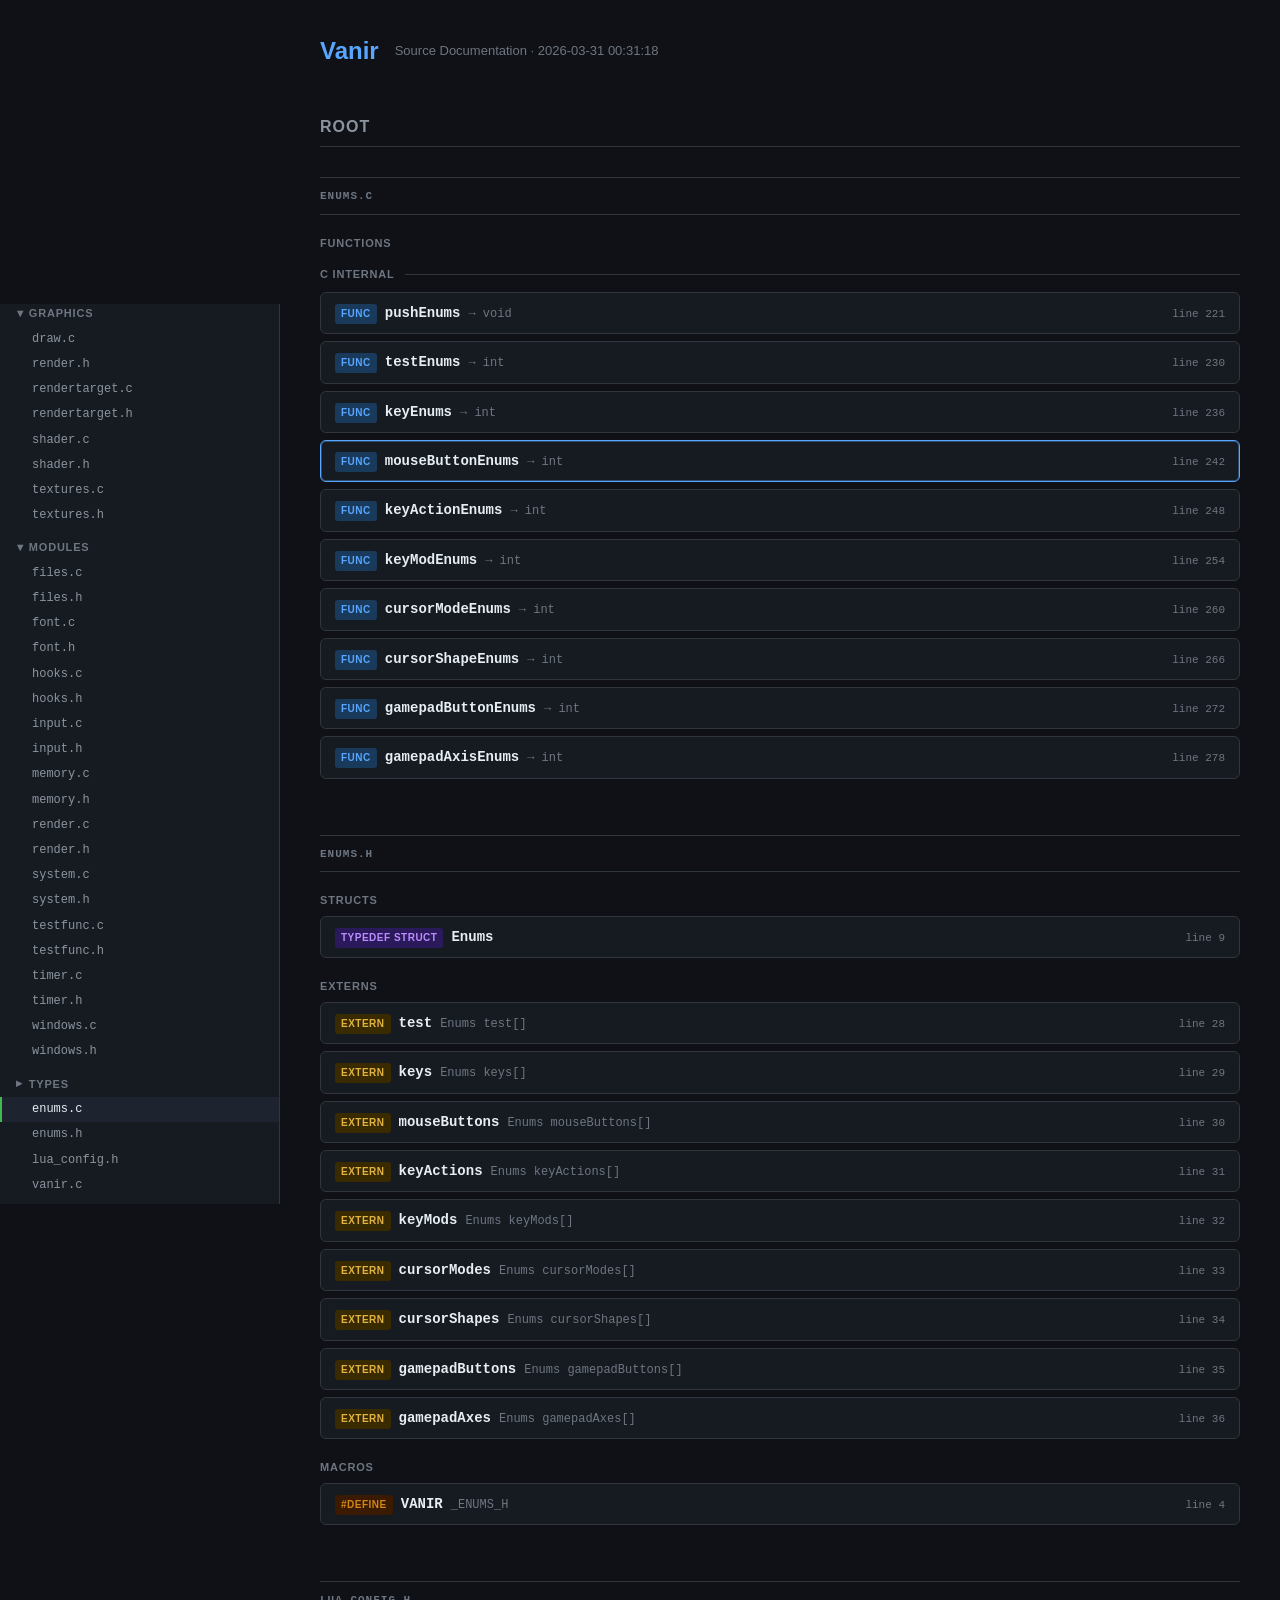
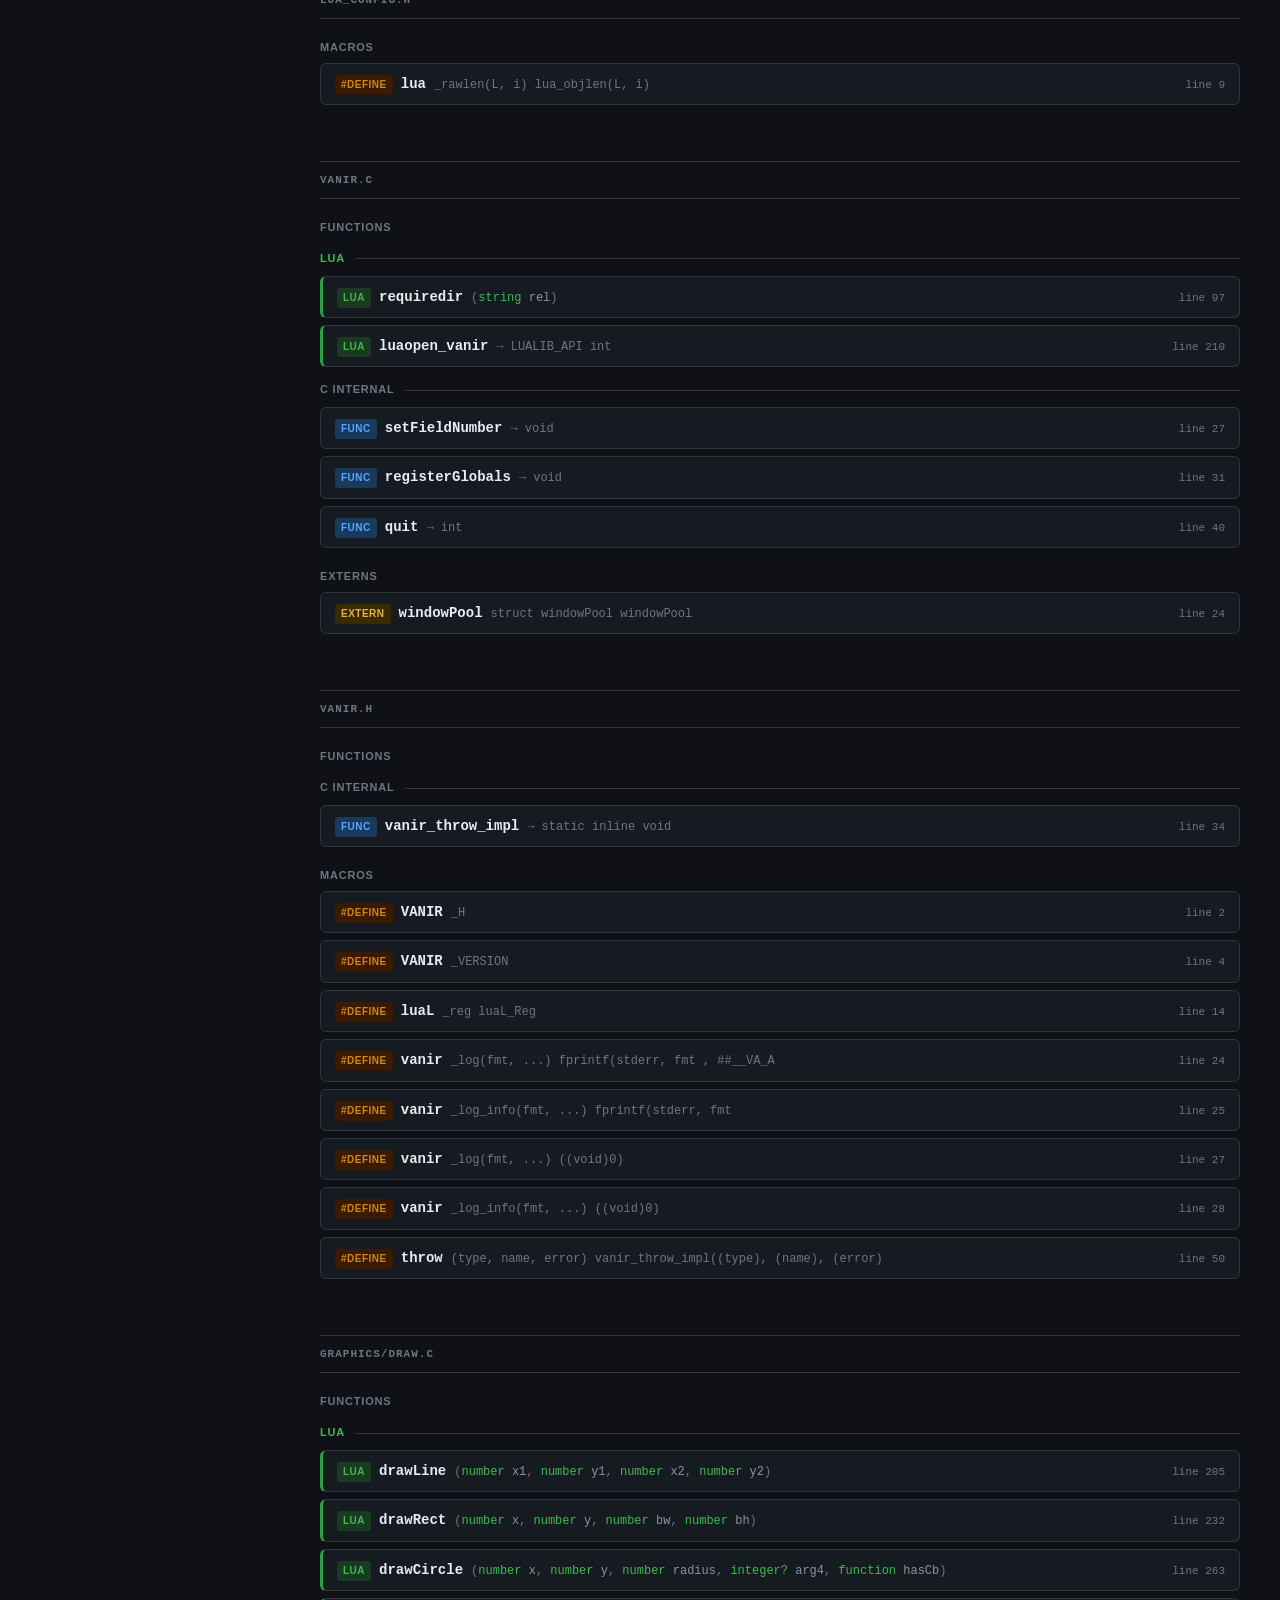
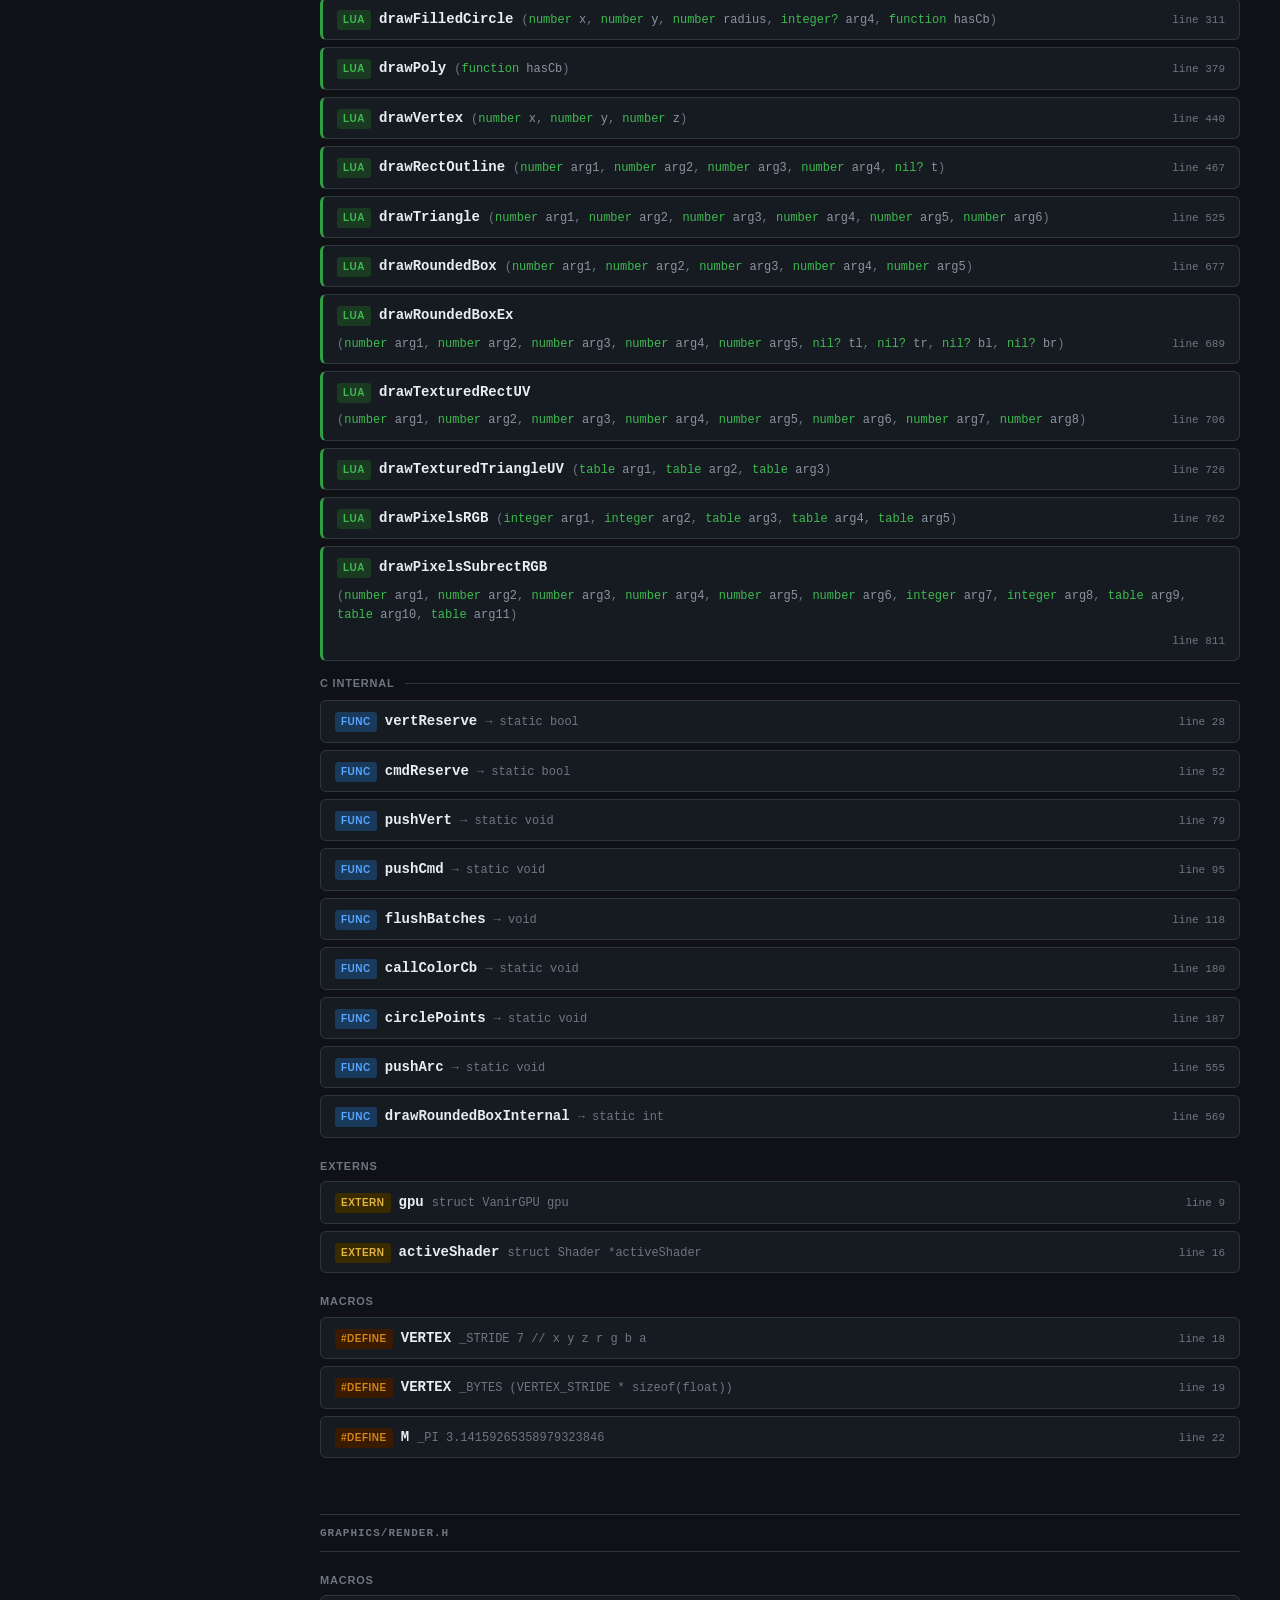
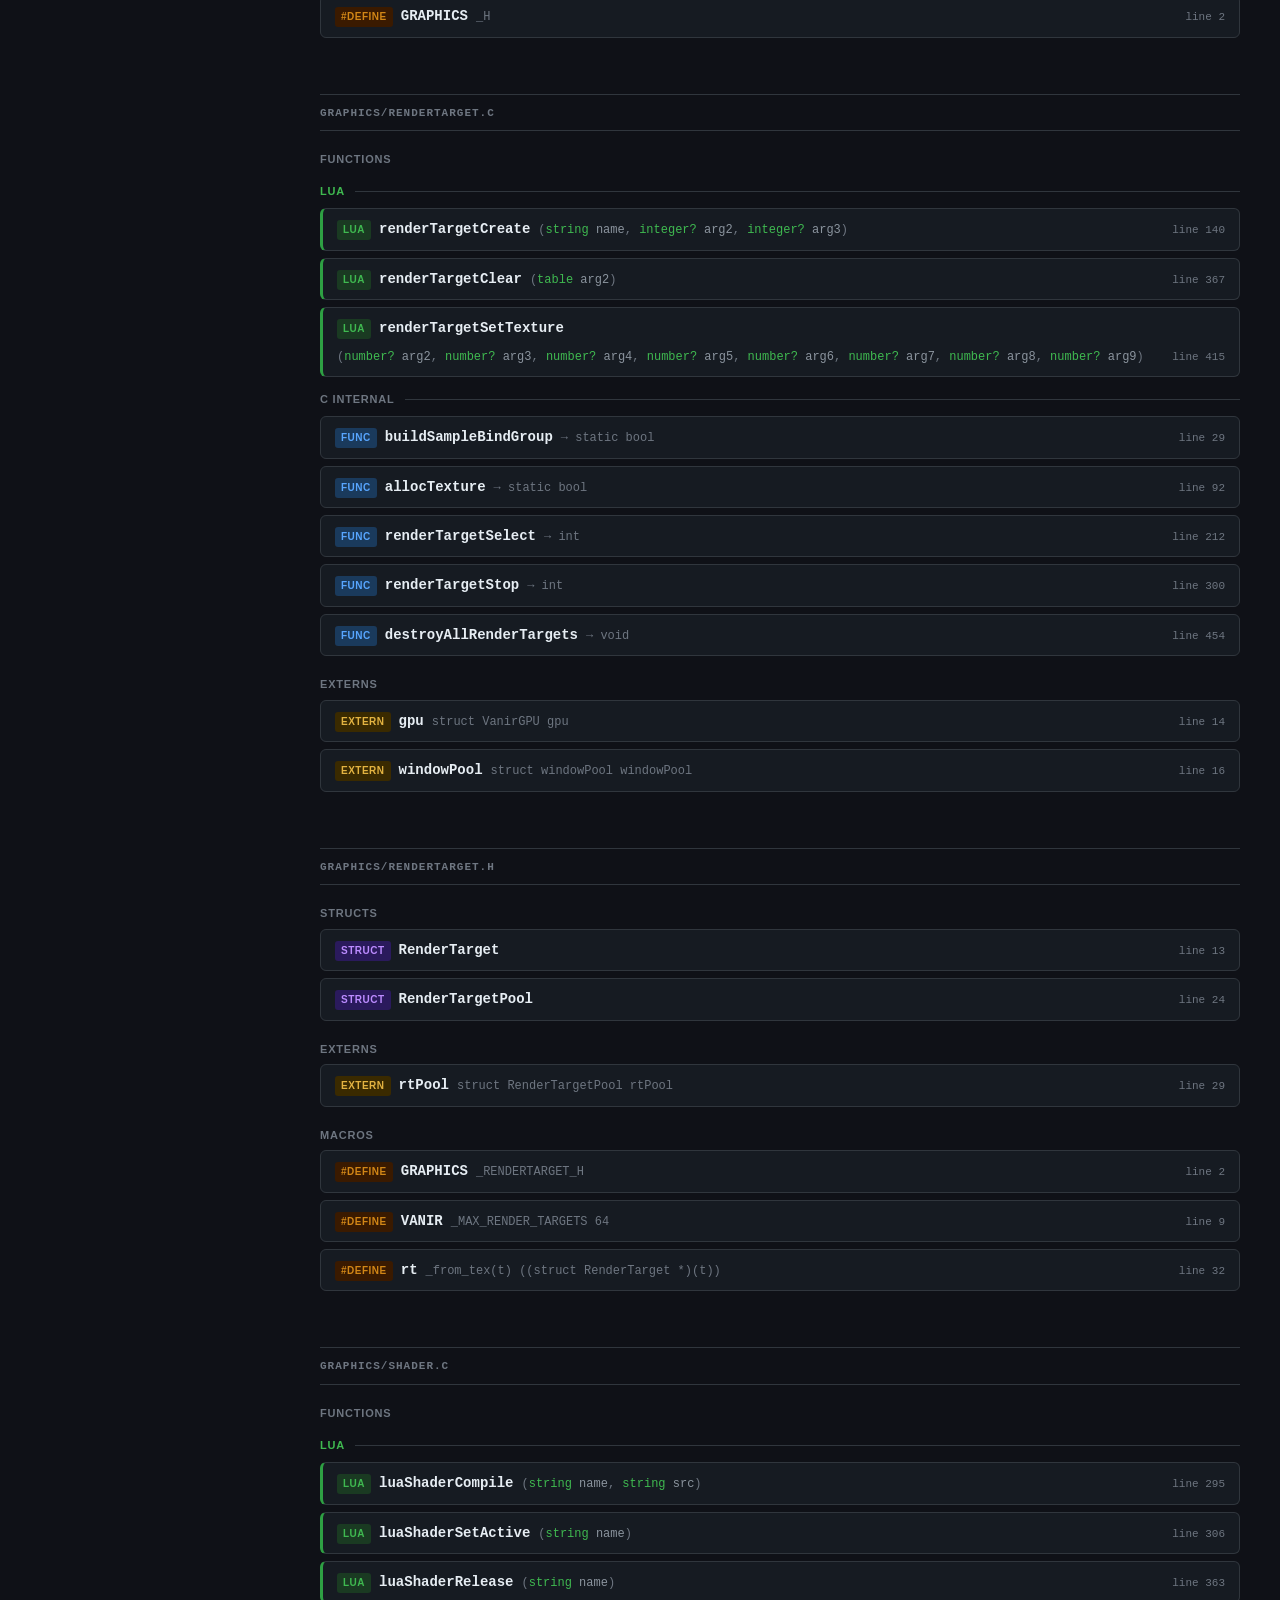
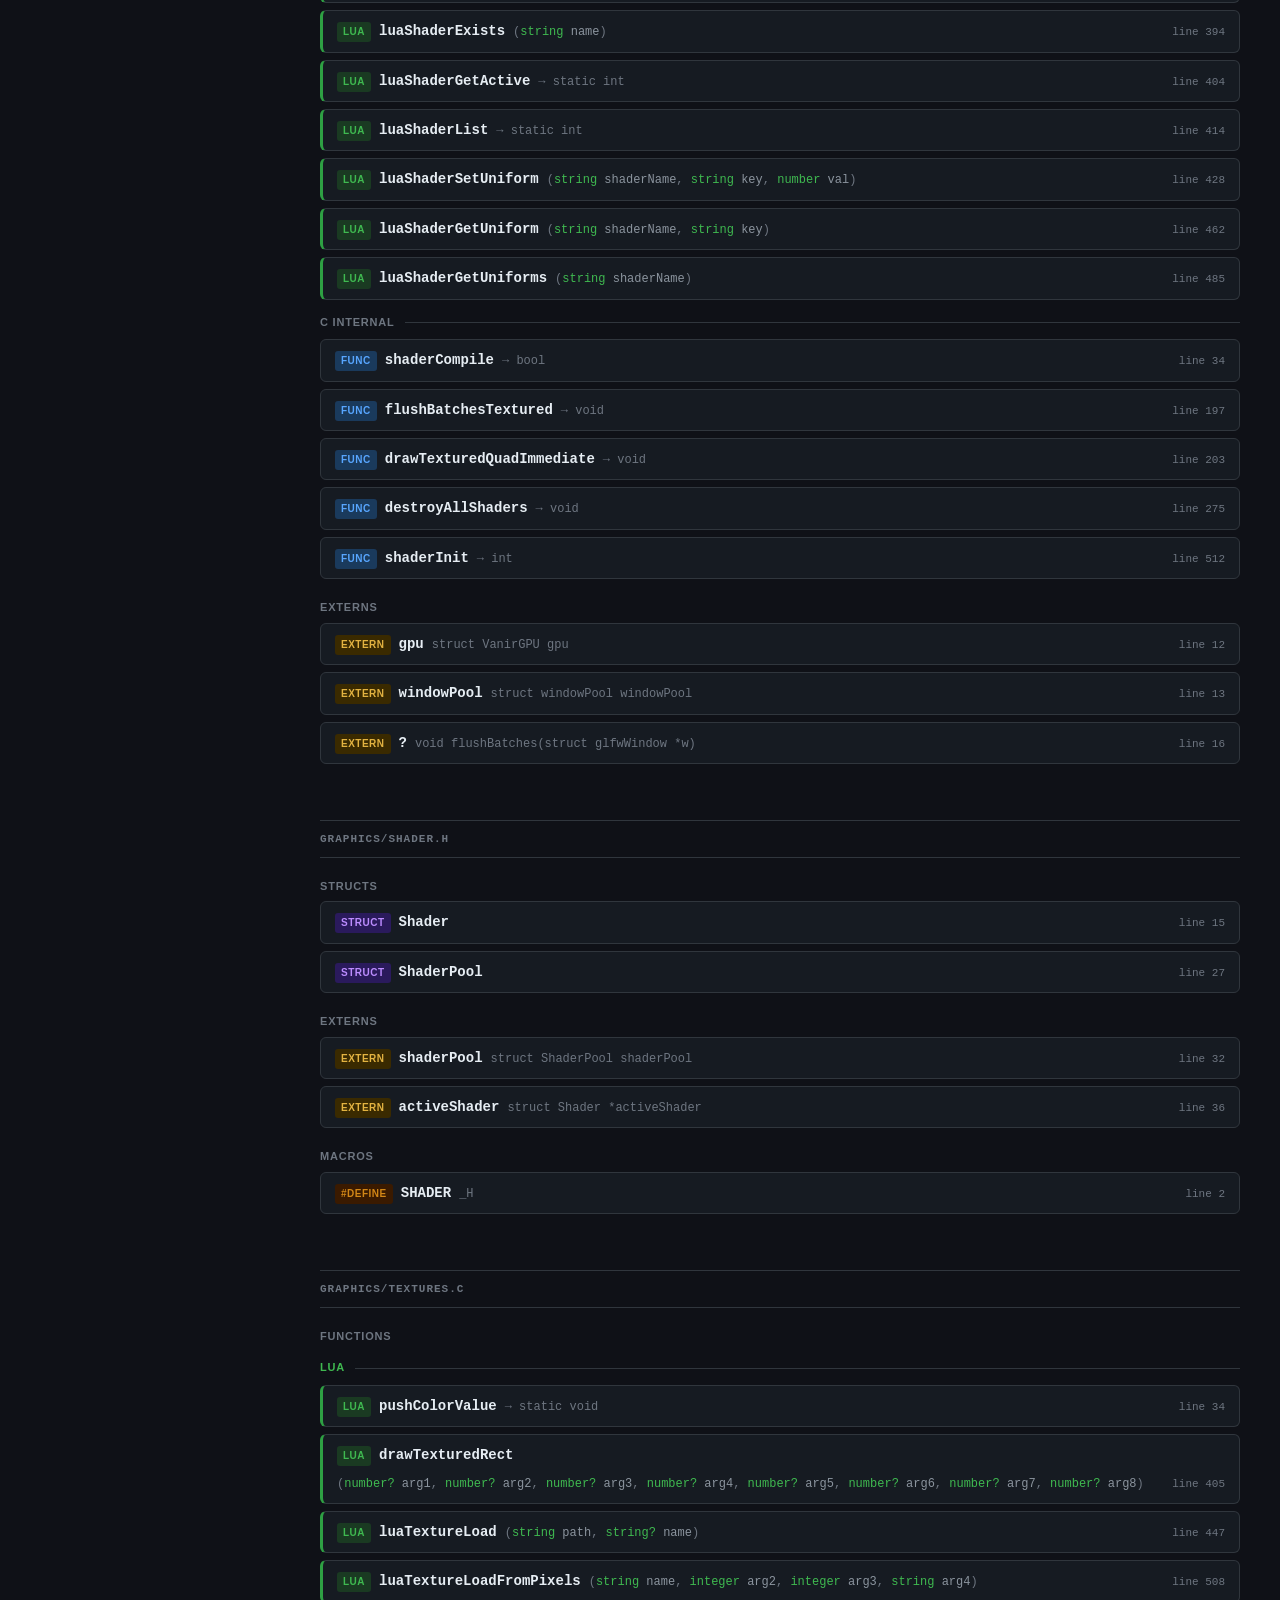
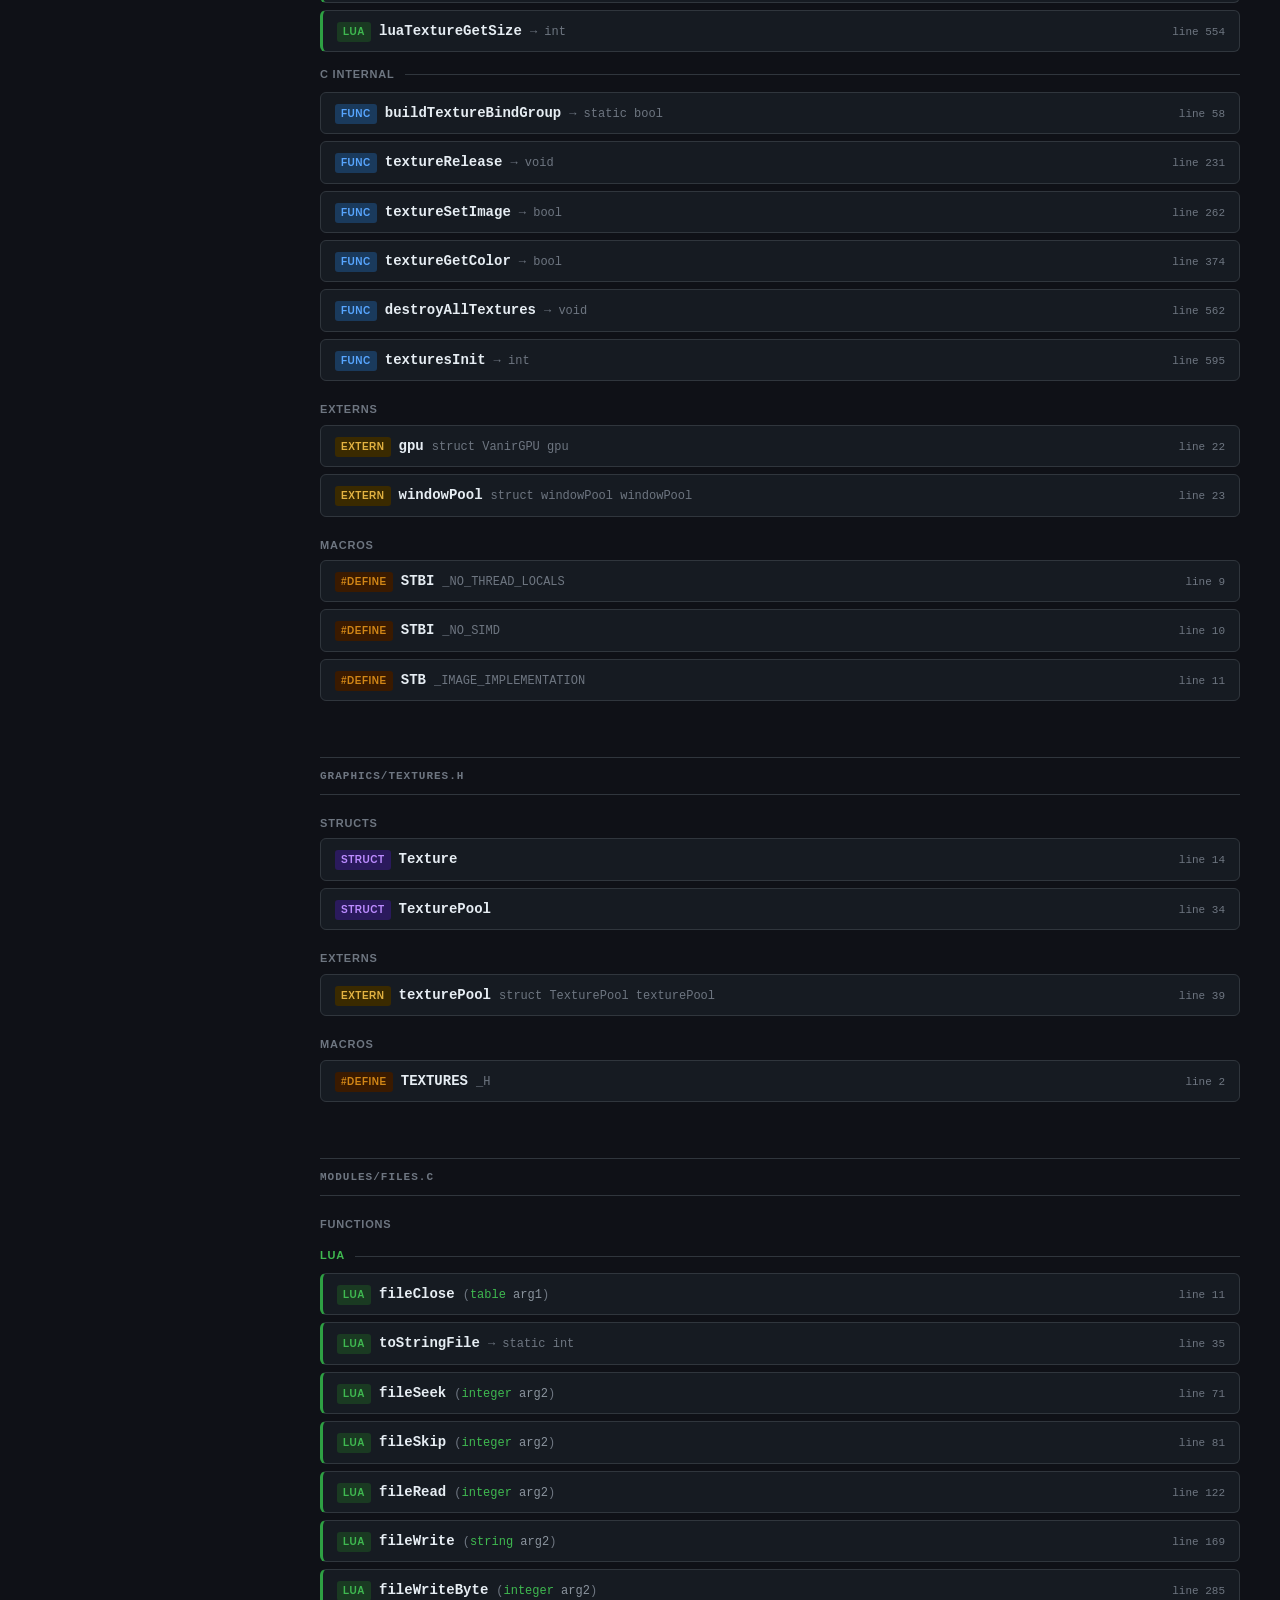
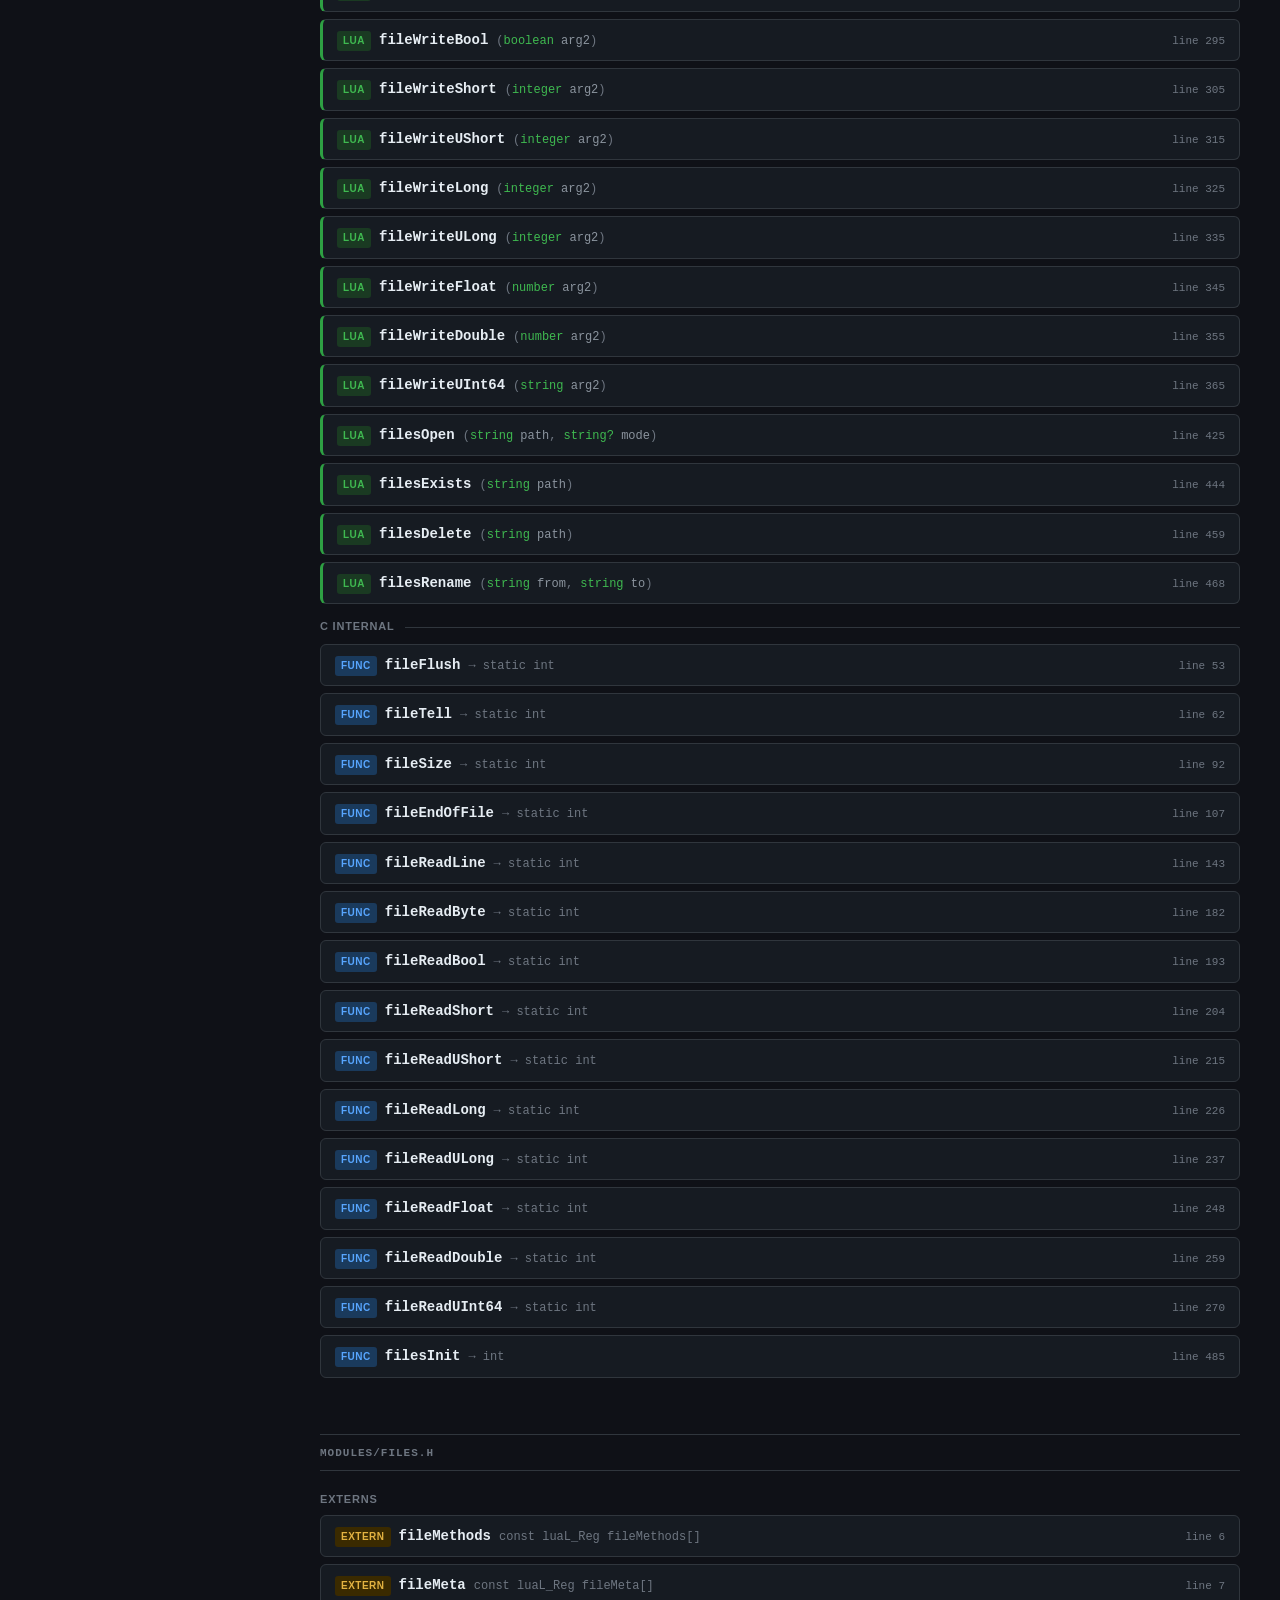
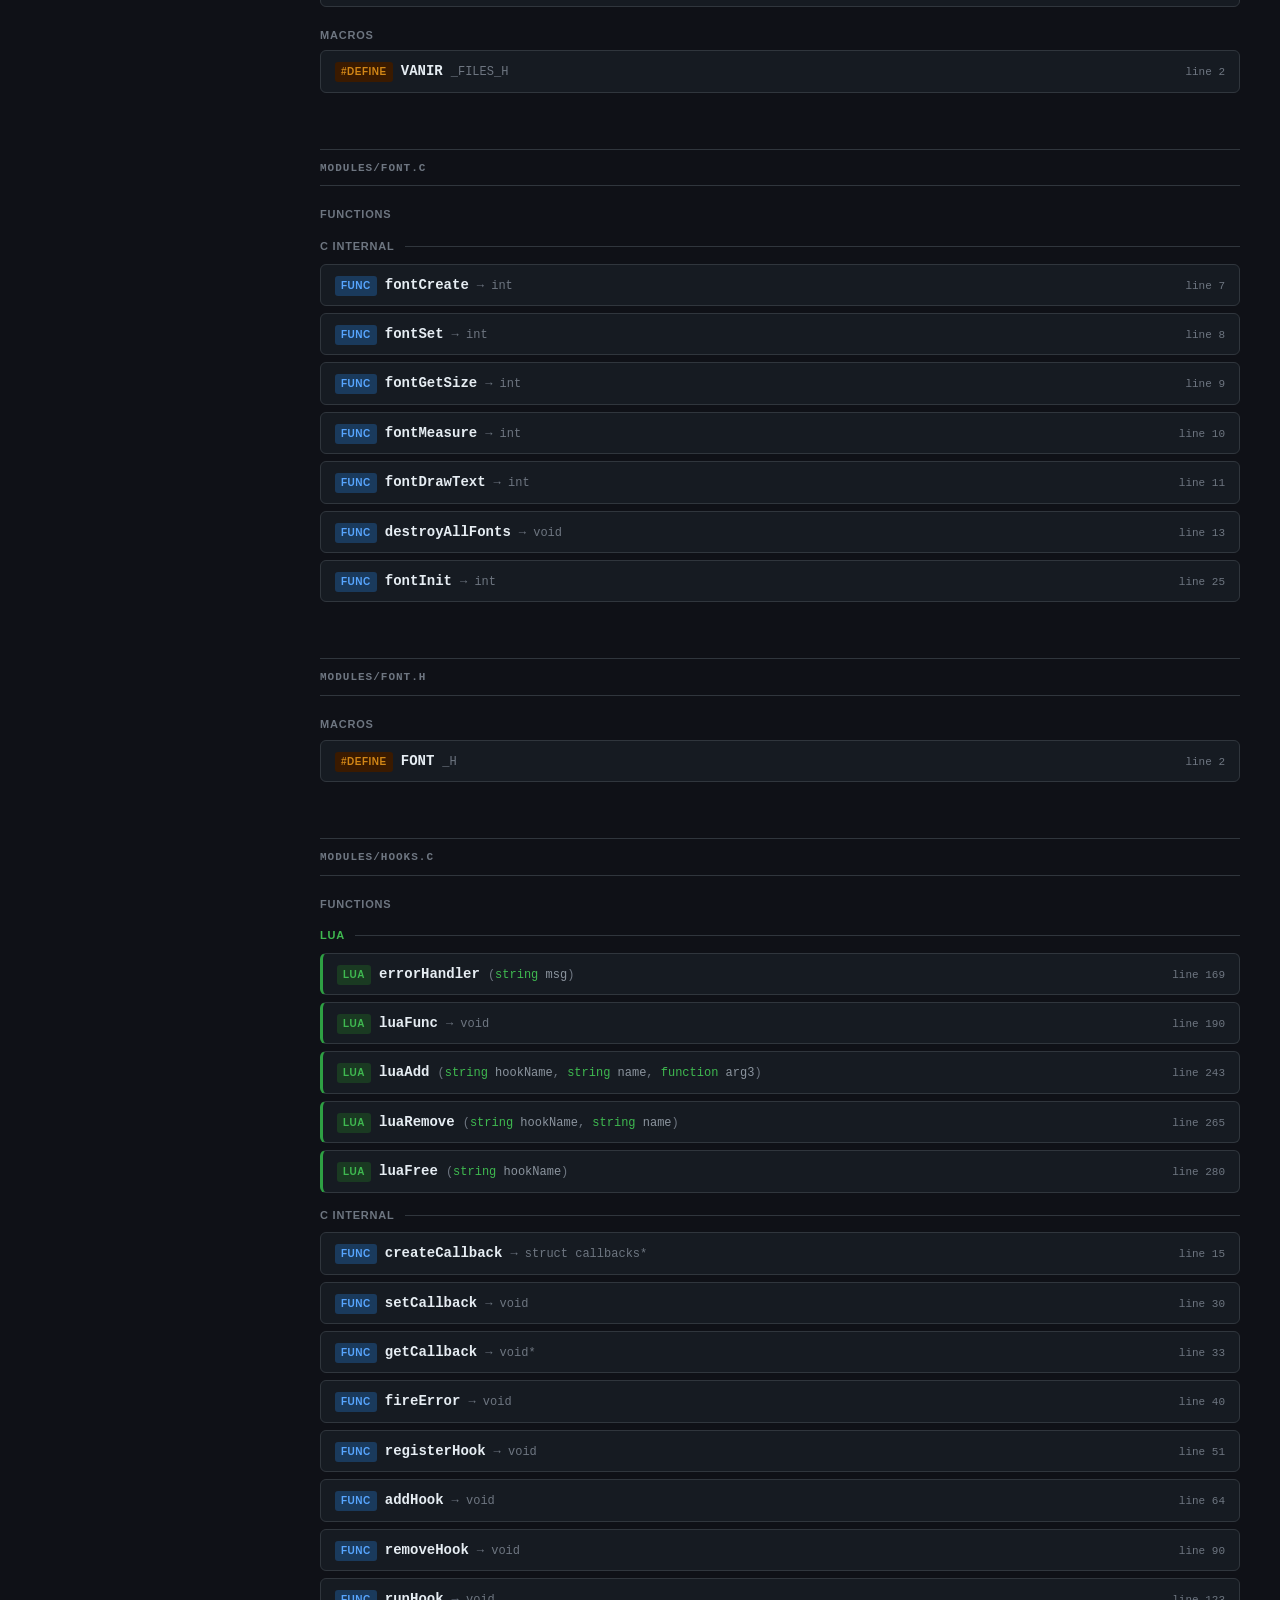
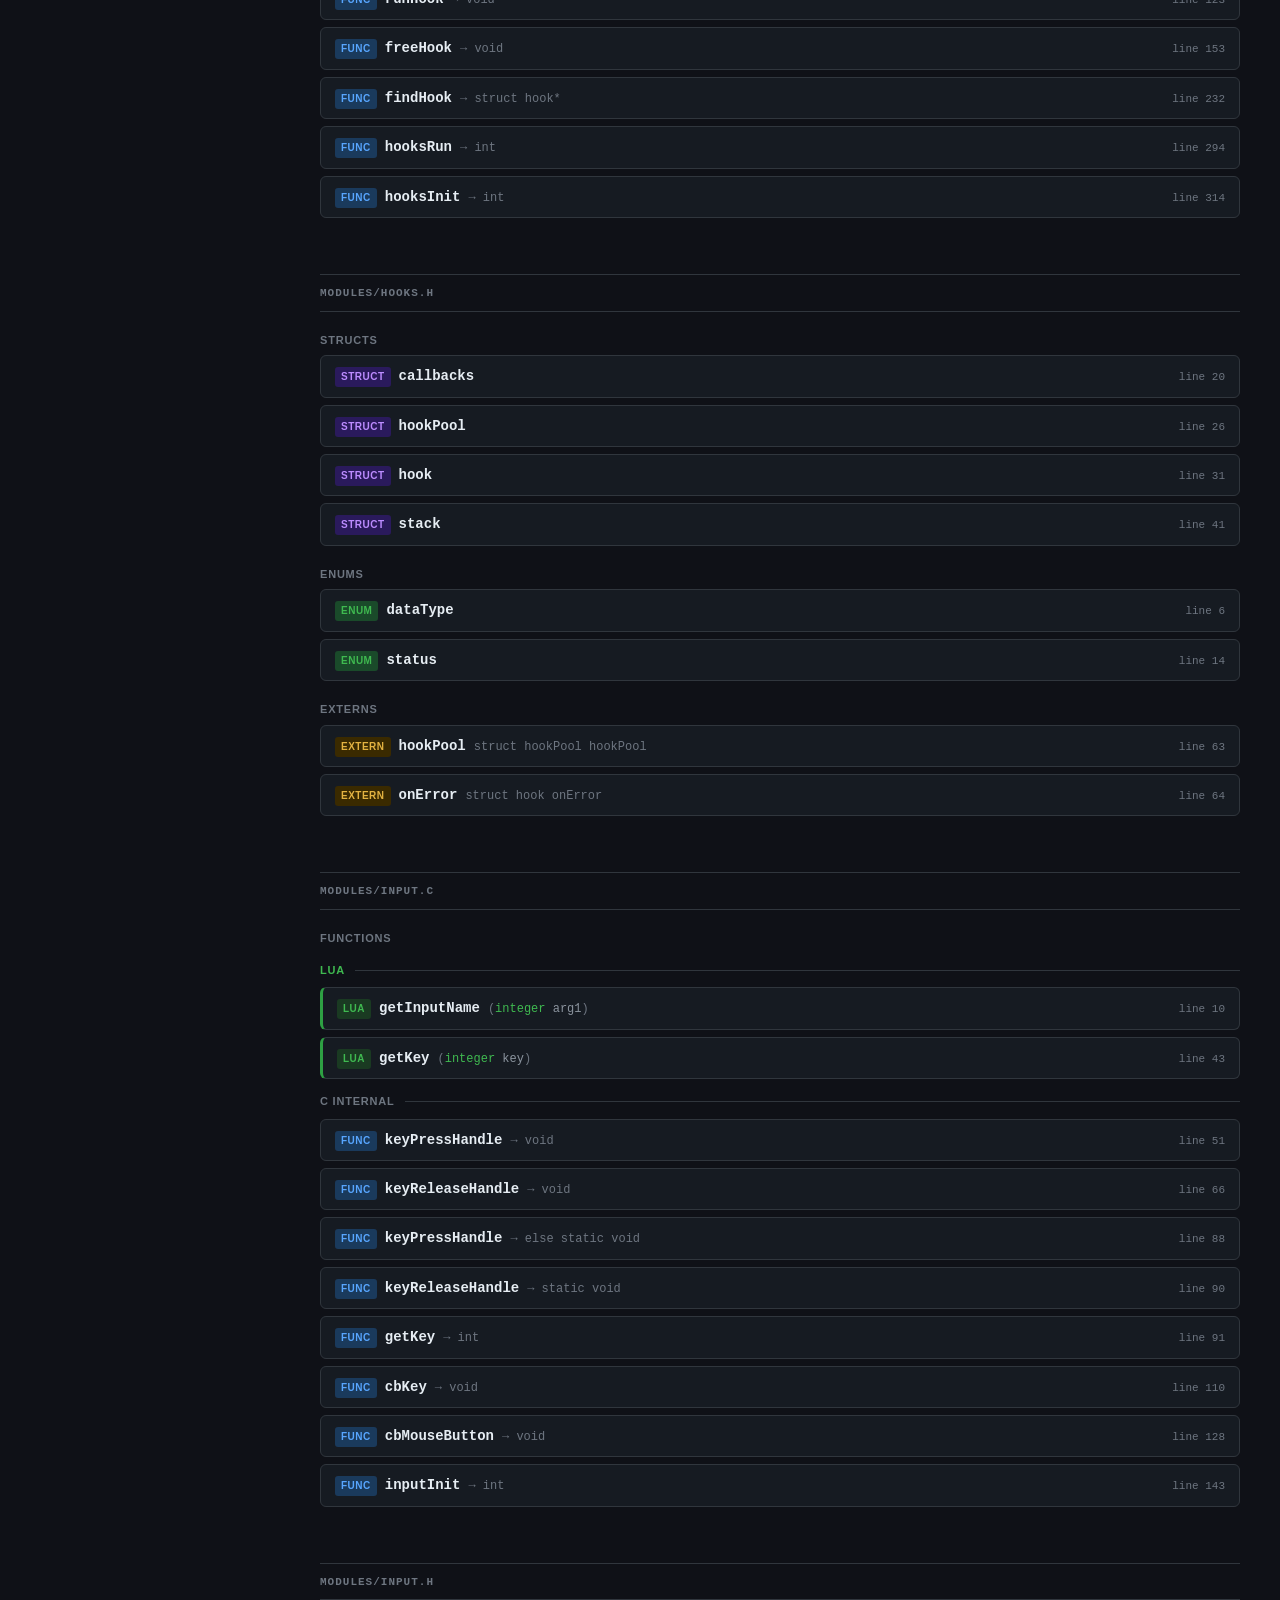
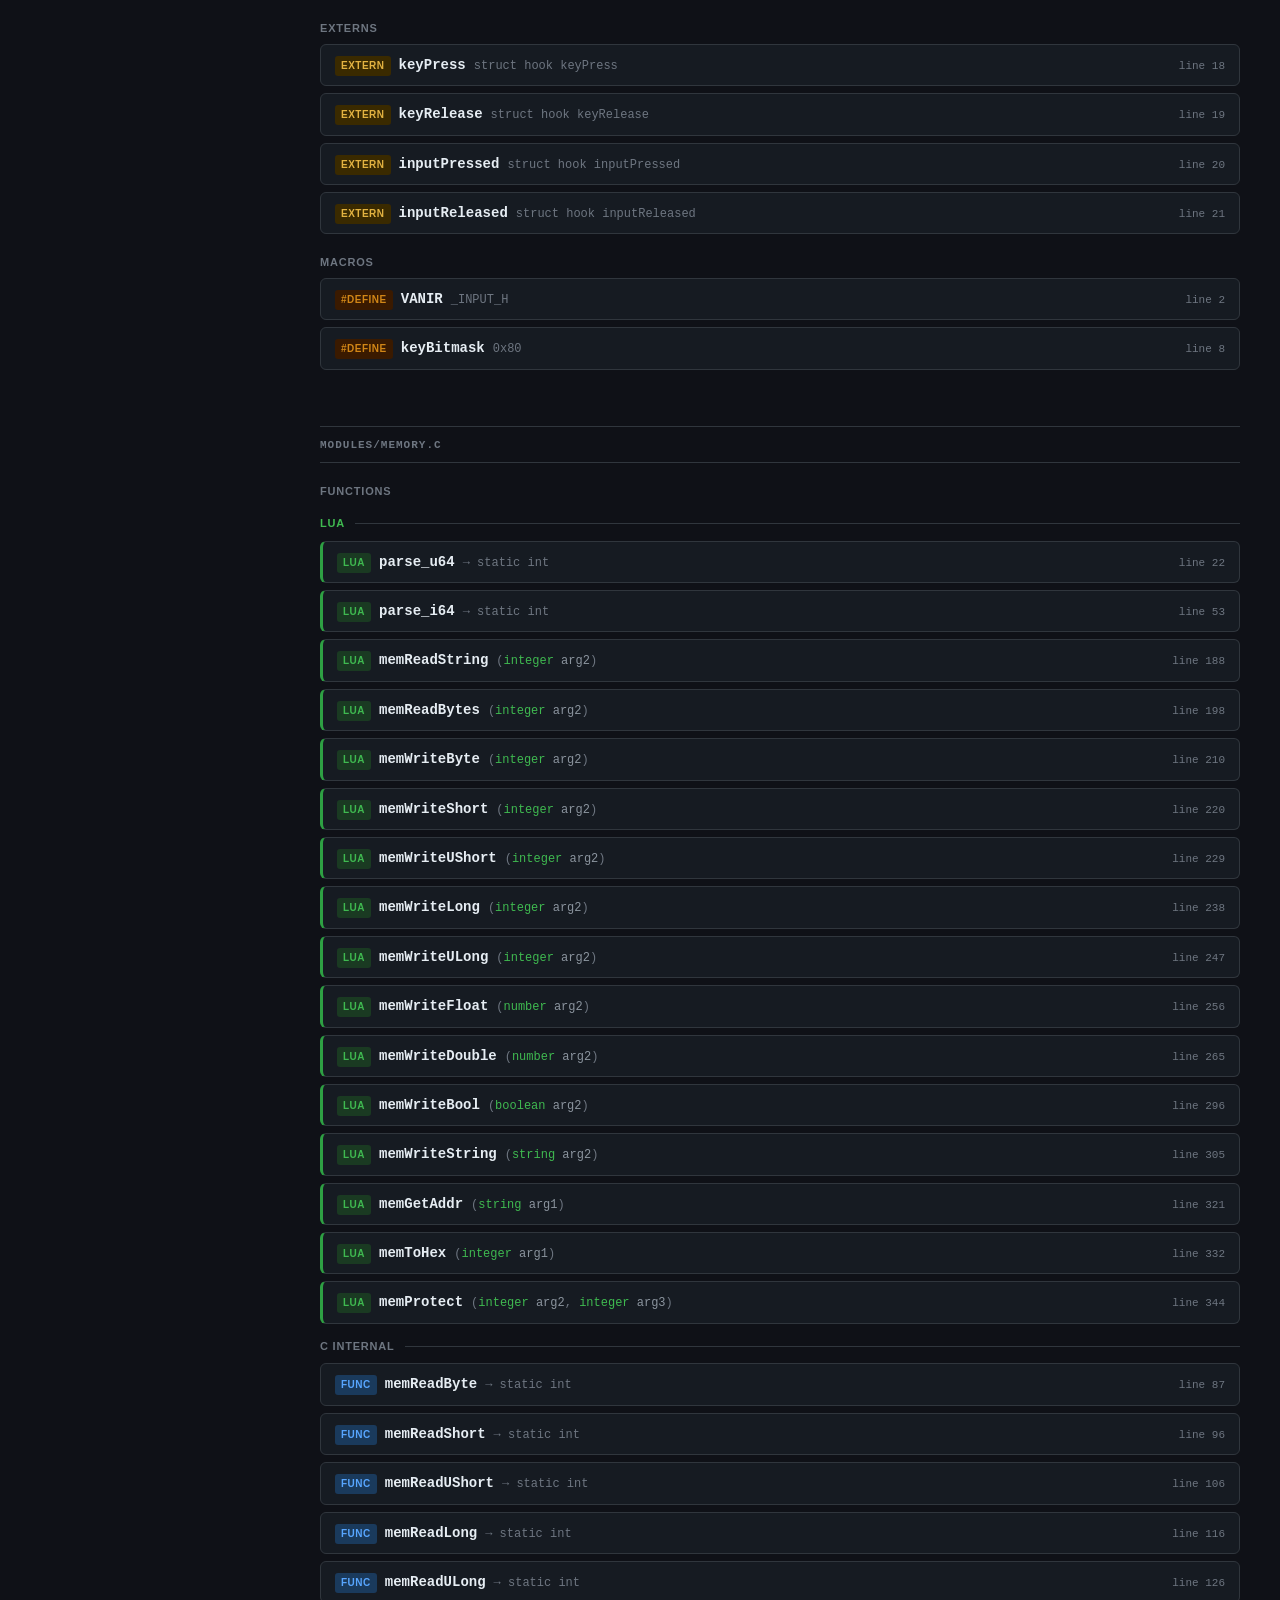
==== commit 3b57ec56: "adding more metafunctions to various types; havent gotten around to the rest yet" ====
--- a/index.html
+++ b/index.html
@@ -479,7 +479,7 @@
 <body>
 <div id="sidebar">
 <h1>Vanir Docs</h1>
-<div class="gen-date">Generated: 2026-03-30 17:51:29</div>
+<div class="gen-date">Generated: 2026-03-31 00:31:18</div>
 <div id="search-wrap"><input id="search" type="text" placeholder="Search symbols…" oninput="doSearch(this.value)"></div>
 <div class="sb-folder" data-folder-path="graphics"><div class="sb-folder-hd" onclick="toggleFolder(this.parentElement)"><span class="sb-arrow">▶</span>graphics</div><div class="sb-files"><a class="sb-file" href="#graphics_draw_c" data-file="graphics_draw_c" data-path="graphics/draw.c">draw.c</a>
 <a class="sb-file" href="#graphics_render_h" data-file="graphics_render_h" data-path="graphics/render.h">render.h</a>
@@ -526,7 +526,7 @@
 <div id="main">
 <div class="meta-bar">
 <h1>Vanir</h1>
-<span class="sub">Source Documentation · 2026-03-30 17:51:29</span>
+<span class="sub">Source Documentation · 2026-03-31 00:31:18</span>
 </div>
 <h2 class="folder-heading">root</h2>
 <div class="file-block" id="enums_c" data-file-path="enums.c">
@@ -5603,14 +5603,159 @@
 <span class="func-divider-lbl fd-lua">Lua</span>
 <span class="func-divider-line"></span>
 </div>
-<div class="symbol-card lua-card" id="types_angle_c__lua__Angle__18" data-kind="lua" data-file="types_angle_c" data-filepath="types/angle.c" data-symbol="types_angle_c__lua__Angle__18" data-search="angle (number? arg1, number? arg2, number? arg3) int types/angle.c angle (number? arg1, number? arg2, number? arg3) int types angle c">
+<div class="symbol-card lua-card" id="types_angle_c__lua__angleIndex__28" data-kind="lua" data-file="types_angle_c" data-filepath="types/angle.c" data-symbol="types_angle_c__lua__angleIndex__28" data-search="angleindex ↓ __index: numeric 1/2/3 → p/y/r, then method table ↓ (number arg2) static int types/angle.c angle index ↓ index: numeric 1 2 3 → p y r, then method table ↓ (number arg2) static int types angle c">
+<div class="symbol-header">
+<span class="symbol-kind kind-lua">lua</span>
+<span class="symbol-name">angleIndex</span>
+<span class="symbol-lua-sig">(<span class="lsig"><span class="lsig-type">number</span> <span class="lsig-name">arg2</span></span>)</span>
+<span class="symbol-line">line 28</span>
+</div>
+<div class="symbol-body">
+<div class="symbol-comment">// ↓ __index: numeric 1/2/3 → p/y/r, then method table ↓</div>
+<div class="lua-args-block"><div class="lua-args-label">Lua stack args</div><div class="lua-arg"><span class="lua-arg-idx">2</span><span class="lua-arg-type">number</span><span class="lua-arg-name">arg2</span></div></div>
+
+</div></div>
+<div class="symbol-card lua-card" id="types_angle_c__lua__angleMul__57" data-kind="lua" data-file="types_angle_c" data-filepath="types/angle.c" data-symbol="types_angle_c__lua__angleMul__57" data-search="anglemul ↓ __mul: angle * scalar  or  scalar * angle ↓ (number arg1, number arg2) static int types/angle.c angle mul ↓ mul: angle * scalar or scalar * angle ↓ (number arg1, number arg2) static int types angle c">
+<div class="symbol-header">
+<span class="symbol-kind kind-lua">lua</span>
+<span class="symbol-name">angleMul</span>
+<span class="symbol-lua-sig">(<span class="lsig"><span class="lsig-type">number</span> <span class="lsig-name">arg1</span><span class="lsig-sep">, </span><span class="lsig-type">number</span> <span class="lsig-name">arg2</span></span>)</span>
+<span class="symbol-line">line 57</span>
+</div>
+<div class="symbol-body">
+<div class="symbol-comment">// ↓ __mul: Angle * scalar  or  scalar * Angle ↓</div>
+<div class="lua-args-block"><div class="lua-args-label">Lua stack args</div><div class="lua-arg"><span class="lua-arg-idx">1</span><span class="lua-arg-type">number</span><span class="lua-arg-name">arg1</span></div><div class="lua-arg"><span class="lua-arg-idx">2</span><span class="lua-arg-type">number</span><span class="lua-arg-name">arg2</span></div></div>
+
+</div></div>
+<div class="symbol-card lua-card" id="types_angle_c__lua__angleDiv__74" data-kind="lua" data-file="types_angle_c" data-filepath="types/angle.c" data-symbol="types_angle_c__lua__angleDiv__74" data-search="anglediv ↓ __div: angle / scalar ↓ (number arg2) static int types/angle.c angle div ↓ div: angle scalar ↓ (number arg2) static int types angle c">
+<div class="symbol-header">
+<span class="symbol-kind kind-lua">lua</span>
+<span class="symbol-name">angleDiv</span>
+<span class="symbol-lua-sig">(<span class="lsig"><span class="lsig-type">number</span> <span class="lsig-name">arg2</span></span>)</span>
+<span class="symbol-line">line 74</span>
+</div>
+<div class="symbol-body">
+<div class="symbol-comment">// ↓ __div: Angle / scalar ↓</div>
+<div class="lua-args-block"><div class="lua-args-label">Lua stack args</div><div class="lua-arg"><span class="lua-arg-idx">2</span><span class="lua-arg-type">number</span><span class="lua-arg-name">arg2</span></div></div>
+
+</div></div>
+<div class="symbol-card lua-card" id="types_angle_c__lua__angleGetForward__137" data-kind="lua" data-file="types_angle_c" data-filepath="types/angle.c" data-symbol="types_angle_c__lua__angleGetForward__137" data-search="anglegetforward ↓ :getforward() → vector ↓ static int types/angle.c angle get forward ↓ :get forward() → vector ↓ static int types angle c">
+<div class="symbol-header">
+<span class="symbol-kind kind-lua">lua</span>
+<span class="symbol-name">angleGetForward</span>
+<span class="symbol-ret">→ static int</span>
+<span class="symbol-line">line 137</span>
+</div>
+<div class="symbol-body">
+<div class="symbol-comment">// ↓ :getForward() → Vector ↓</div>
+
+
+</div></div>
+<div class="symbol-card lua-card" id="types_angle_c__lua__angleGetRight__160" data-kind="lua" data-file="types_angle_c" data-filepath="types/angle.c" data-symbol="types_angle_c__lua__angleGetRight__160" data-search="anglegetright ↓ :getright() → vector ↓ static int types/angle.c angle get right ↓ :get right() → vector ↓ static int types angle c">
+<div class="symbol-header">
+<span class="symbol-kind kind-lua">lua</span>
+<span class="symbol-name">angleGetRight</span>
+<span class="symbol-ret">→ static int</span>
+<span class="symbol-line">line 160</span>
+</div>
+<div class="symbol-body">
+<div class="symbol-comment">// ↓ :getRight() → Vector ↓</div>
+
+
+</div></div>
+<div class="symbol-card lua-card" id="types_angle_c__lua__angleGetUp__185" data-kind="lua" data-file="types_angle_c" data-filepath="types/angle.c" data-symbol="types_angle_c__lua__angleGetUp__185" data-search="anglegetup ↓ :getup() → vector ↓ static int types/angle.c angle get up ↓ :get up() → vector ↓ static int types angle c">
+<div class="symbol-header">
+<span class="symbol-kind kind-lua">lua</span>
+<span class="symbol-name">angleGetUp</span>
+<span class="symbol-ret">→ static int</span>
+<span class="symbol-line">line 185</span>
+</div>
+<div class="symbol-body">
+<div class="symbol-comment">// ↓ :getUp() → Vector ↓</div>
+
+
+</div></div>
+<div class="symbol-card lua-card" id="types_angle_c__lua__angleRotateAroundAxis__210" data-kind="lua" data-file="types_angle_c" data-filepath="types/angle.c" data-symbol="types_angle_c__lua__angleRotateAroundAxis__210" data-search="anglerotatearoundaxis ↓ :rotatearoundaxis(axis_vec, degrees) → new angle ↓ (number arg3) static int types/angle.c angle rotate around axis ↓ :rotate around axis(axis vec, degrees) → new angle ↓ (number arg3) static int types angle c">
+<div class="symbol-header">
+<span class="symbol-kind kind-lua">lua</span>
+<span class="symbol-name">angleRotateAroundAxis</span>
+<span class="symbol-lua-sig">(<span class="lsig"><span class="lsig-type">number</span> <span class="lsig-name">arg3</span></span>)</span>
+<span class="symbol-line">line 210</span>
+</div>
+<div class="symbol-body">
+<div class="symbol-comment">// ↓ :rotateAroundAxis(axis_vec, degrees) → new Angle ↓</div>
+<div class="lua-args-block"><div class="lua-args-label">Lua stack args</div><div class="lua-arg"><span class="lua-arg-idx">3</span><span class="lua-arg-type">number</span><span class="lua-arg-name">arg3</span></div></div>
+
+</div></div>
+<div class="symbol-card lua-card" id="types_angle_c__lua__angleRound__241" data-kind="lua" data-file="types_angle_c" data-filepath="types/angle.c" data-symbol="types_angle_c__lua__angleRound__241" data-search="angleround ↓ :round([decimals]) → new angle ↓ (nil? arg2) static int types/angle.c angle round ↓ :round([decimals]) → new angle ↓ (nil? arg2) static int types angle c">
+<div class="symbol-header">
+<span class="symbol-kind kind-lua">lua</span>
+<span class="symbol-name">angleRound</span>
+<span class="symbol-lua-sig">(<span class="lsig"><span class="lsig-type">nil?</span> <span class="lsig-name">arg2</span></span>)</span>
+<span class="symbol-line">line 241</span>
+</div>
+<div class="symbol-body">
+<div class="symbol-comment">// ↓ :round([decimals]) → new Angle ↓</div>
+<div class="lua-args-block"><div class="lua-args-label">Lua stack args</div><div class="lua-arg"><span class="lua-arg-idx">2</span><span class="lua-arg-type">nil?</span><span class="lua-arg-name">arg2</span></div></div>
+
+</div></div>
+<div class="symbol-card lua-card" id="types_angle_c__lua__angleSet__271" data-kind="lua" data-file="types_angle_c" data-filepath="types/angle.c" data-symbol="types_angle_c__lua__angleSet__271" data-search="angleset ↓ :set(p, y, r) — mutates in-place, returns self ↓ (number arg2, number arg3, number arg4) static int types/angle.c angle set ↓ :set(p, y, r) — mutates in place, returns self ↓ (number arg2, number arg3, number arg4) static int types angle c">
+<div class="symbol-header">
+<span class="symbol-kind kind-lua">lua</span>
+<span class="symbol-name">angleSet</span>
+<span class="symbol-lua-sig">(<span class="lsig"><span class="lsig-type">number</span> <span class="lsig-name">arg2</span><span class="lsig-sep">, </span><span class="lsig-type">number</span> <span class="lsig-name">arg3</span><span class="lsig-sep">, </span><span class="lsig-type">number</span> <span class="lsig-name">arg4</span></span>)</span>
+<span class="symbol-line">line 271</span>
+</div>
+<div class="symbol-body">
+<div class="symbol-comment">// ↓ :set(p, y, r) — mutates in-place, returns self ↓</div>
+<div class="lua-args-block"><div class="lua-args-label">Lua stack args</div><div class="lua-arg"><span class="lua-arg-idx">2</span><span class="lua-arg-type">number</span><span class="lua-arg-name">arg2</span></div><div class="lua-arg"><span class="lua-arg-idx">3</span><span class="lua-arg-type">number</span><span class="lua-arg-name">arg3</span></div><div class="lua-arg"><span class="lua-arg-idx">4</span><span class="lua-arg-type">number</span><span class="lua-arg-name">arg4</span></div></div>
+
+</div></div>
+<div class="symbol-card lua-card" id="types_angle_c__lua__angleSetP__291" data-kind="lua" data-file="types_angle_c" data-filepath="types/angle.c" data-symbol="types_angle_c__lua__angleSetP__291" data-search="anglesetp ↓ :setp(v) ↓ (number arg2) static int types/angle.c angle set p ↓ :set p(v) ↓ (number arg2) static int types angle c">
+<div class="symbol-header">
+<span class="symbol-kind kind-lua">lua</span>
+<span class="symbol-name">angleSetP</span>
+<span class="symbol-lua-sig">(<span class="lsig"><span class="lsig-type">number</span> <span class="lsig-name">arg2</span></span>)</span>
+<span class="symbol-line">line 291</span>
+</div>
+<div class="symbol-body">
+<div class="symbol-comment">// ↓ :setP(v) ↓</div>
+<div class="lua-args-block"><div class="lua-args-label">Lua stack args</div><div class="lua-arg"><span class="lua-arg-idx">2</span><span class="lua-arg-type">number</span><span class="lua-arg-name">arg2</span></div></div>
+
+</div></div>
+<div class="symbol-card lua-card" id="types_angle_c__lua__angleSetY__299" data-kind="lua" data-file="types_angle_c" data-filepath="types/angle.c" data-symbol="types_angle_c__lua__angleSetY__299" data-search="anglesety ↓ :sety(v) ↓ (number arg2) static int types/angle.c angle set y ↓ :set y(v) ↓ (number arg2) static int types angle c">
+<div class="symbol-header">
+<span class="symbol-kind kind-lua">lua</span>
+<span class="symbol-name">angleSetY</span>
+<span class="symbol-lua-sig">(<span class="lsig"><span class="lsig-type">number</span> <span class="lsig-name">arg2</span></span>)</span>
+<span class="symbol-line">line 299</span>
+</div>
+<div class="symbol-body">
+<div class="symbol-comment">// ↓ :setY(v) ↓</div>
+<div class="lua-args-block"><div class="lua-args-label">Lua stack args</div><div class="lua-arg"><span class="lua-arg-idx">2</span><span class="lua-arg-type">number</span><span class="lua-arg-name">arg2</span></div></div>
+
+</div></div>
+<div class="symbol-card lua-card" id="types_angle_c__lua__angleSetR__307" data-kind="lua" data-file="types_angle_c" data-filepath="types/angle.c" data-symbol="types_angle_c__lua__angleSetR__307" data-search="anglesetr ↓ :setr(v) ↓ (number arg2) static int types/angle.c angle set r ↓ :set r(v) ↓ (number arg2) static int types angle c">
+<div class="symbol-header">
+<span class="symbol-kind kind-lua">lua</span>
+<span class="symbol-name">angleSetR</span>
+<span class="symbol-lua-sig">(<span class="lsig"><span class="lsig-type">number</span> <span class="lsig-name">arg2</span></span>)</span>
+<span class="symbol-line">line 307</span>
+</div>
+<div class="symbol-body">
+<div class="symbol-comment">// ↓ :setR(v) ↓</div>
+<div class="lua-args-block"><div class="lua-args-label">Lua stack args</div><div class="lua-arg"><span class="lua-arg-idx">2</span><span class="lua-arg-type">number</span><span class="lua-arg-name">arg2</span></div></div>
+
+</div></div>
+<div class="symbol-card lua-card" id="types_angle_c__lua__Angle__345" data-kind="lua" data-file="types_angle_c" data-filepath="types/angle.c" data-symbol="types_angle_c__lua__Angle__345" data-search="angle ↓ angle(p, y, r) ↓ (number? arg1, number? arg2, number? arg3) int types/angle.c angle ↓ angle(p, y, r) ↓ (number? arg1, number? arg2, number? arg3) int types angle c">
 <div class="symbol-header">
 <span class="symbol-kind kind-lua">lua</span>
 <span class="symbol-name">Angle</span>
 <span class="symbol-lua-sig">(<span class="lsig"><span class="lsig-type">number?</span> <span class="lsig-name">arg1</span><span class="lsig-sep">, </span><span class="lsig-type">number?</span> <span class="lsig-name">arg2</span><span class="lsig-sep">, </span><span class="lsig-type">number?</span> <span class="lsig-name">arg3</span></span>)</span>
-<span class="symbol-line">line 18</span>
-</div>
-<div class="symbol-body">
+<span class="symbol-line">line 345</span>
+</div>
+<div class="symbol-body">
+<div class="symbol-comment">// ↓ Angle(p, y, r) ↓</div>
 <div class="lua-args-block"><div class="lua-args-label">Lua stack args</div><div class="lua-arg"><span class="lua-arg-idx">1</span><span class="lua-arg-type">number?</span><span class="lua-arg-name">arg1</span></div><div class="lua-arg"><span class="lua-arg-idx">2</span><span class="lua-arg-type">number?</span><span class="lua-arg-name">arg2</span></div><div class="lua-arg"><span class="lua-arg-idx">3</span><span class="lua-arg-type">number?</span><span class="lua-arg-name">arg3</span></div></div>
 
 <div class="refs"><span class="refs-label">cross-refs:</span><span class="badge badge-used" title="used">vanir.c:?</span> <span class="badge badge-used" title="used">types/common.h:?</span> <span class="badge badge-used" title="used">types/matrix.c:?</span> <span class="badge badge-used" title="used">types/quaternion.c:?</span></div>
@@ -5619,18 +5764,110 @@
 <span class="func-divider-lbl fd-c">C Internal</span>
 <span class="func-divider-line"></span>
 </div>
-<div class="symbol-card" id="types_angle_c__func__toStringAngle__1" data-kind="func" data-file="types_angle_c" data-filepath="types/angle.c" data-symbol="types_angle_c__func__toStringAngle__1" data-search="tostringangle include           
-
-static int types/angle.c to string angle include static int types angle c">
+<div class="symbol-card" id="types_angle_c__func__pushAngle__7" data-kind="func" data-file="types_angle_c" data-filepath="types/angle.c" data-symbol="types_angle_c__func__pushAngle__7" data-search="pushangle static void types/angle.c push angle static void types angle c">
+<div class="symbol-header">
+<span class="symbol-kind kind-func">func</span>
+<span class="symbol-name">pushAngle</span>
+<span class="symbol-ret">→ static void</span>
+<span class="symbol-line">line 7</span>
+</div>
+<div class="symbol-body">
+
+
+</div></div>
+<div class="symbol-card" id="types_angle_c__func__toStringAngle__17" data-kind="func" data-file="types_angle_c" data-filepath="types/angle.c" data-symbol="types_angle_c__func__toStringAngle__17" data-search="tostringangle ↓ __tostring ↓ static int types/angle.c to string angle ↓ tostring ↓ static int types angle c">
 <div class="symbol-header">
 <span class="symbol-kind kind-func">func</span>
 <span class="symbol-name">toStringAngle</span>
-<span class="symbol-ret">→ include           
-
-static int</span>
-<span class="symbol-line">line 1</span>
-</div>
-<div class="symbol-body">
+<span class="symbol-ret">→ static int</span>
+<span class="symbol-line">line 17</span>
+</div>
+<div class="symbol-body">
+<div class="symbol-comment">// ↓ __tostring ↓</div>
+
+
+</div></div>
+<div class="symbol-card" id="types_angle_c__func__angleUnm__86" data-kind="func" data-file="types_angle_c" data-filepath="types/angle.c" data-symbol="types_angle_c__func__angleUnm__86" data-search="angleunm ↓ __unm: -angle ↓ static int types/angle.c angle unm ↓ unm: angle ↓ static int types angle c">
+<div class="symbol-header">
+<span class="symbol-kind kind-func">func</span>
+<span class="symbol-name">angleUnm</span>
+<span class="symbol-ret">→ static int</span>
+<span class="symbol-line">line 86</span>
+</div>
+<div class="symbol-body">
+<div class="symbol-comment">// ↓ __unm: -Angle ↓</div>
+
+
+</div></div>
+<div class="symbol-card" id="types_angle_c__func__angleEq__93" data-kind="func" data-file="types_angle_c" data-filepath="types/angle.c" data-symbol="types_angle_c__func__angleEq__93" data-search="angleeq ↓ __eq ↓ static int types/angle.c angle eq ↓ eq ↓ static int types angle c">
+<div class="symbol-header">
+<span class="symbol-kind kind-func">func</span>
+<span class="symbol-name">angleEq</span>
+<span class="symbol-ret">→ static int</span>
+<span class="symbol-line">line 93</span>
+</div>
+<div class="symbol-body">
+<div class="symbol-comment">// ↓ __eq ↓</div>
+
+
+</div></div>
+<div class="symbol-card" id="types_angle_c__func__angleAdd__104" data-kind="func" data-file="types_angle_c" data-filepath="types/angle.c" data-symbol="types_angle_c__func__angleAdd__104" data-search="angleadd ↓ __add ↓ static int types/angle.c angle add ↓ add ↓ static int types angle c">
+<div class="symbol-header">
+<span class="symbol-kind kind-func">func</span>
+<span class="symbol-name">angleAdd</span>
+<span class="symbol-ret">→ static int</span>
+<span class="symbol-line">line 104</span>
+</div>
+<div class="symbol-body">
+<div class="symbol-comment">// ↓ __add ↓</div>
+
+
+</div></div>
+<div class="symbol-card" id="types_angle_c__func__angleSub__115" data-kind="func" data-file="types_angle_c" data-filepath="types/angle.c" data-symbol="types_angle_c__func__angleSub__115" data-search="anglesub ↓ __sub ↓ static int types/angle.c angle sub ↓ sub ↓ static int types angle c">
+<div class="symbol-header">
+<span class="symbol-kind kind-func">func</span>
+<span class="symbol-name">angleSub</span>
+<span class="symbol-ret">→ static int</span>
+<span class="symbol-line">line 115</span>
+</div>
+<div class="symbol-body">
+<div class="symbol-comment">// ↓ __sub ↓</div>
+
+
+</div></div>
+<div class="symbol-card" id="types_angle_c__func__angleIsZero__126" data-kind="func" data-file="types_angle_c" data-filepath="types/angle.c" data-symbol="types_angle_c__func__angleIsZero__126" data-search="angleiszero ↓ :iszero() ↓ static int types/angle.c angle is zero ↓ :is zero() ↓ static int types angle c">
+<div class="symbol-header">
+<span class="symbol-kind kind-func">func</span>
+<span class="symbol-name">angleIsZero</span>
+<span class="symbol-ret">→ static int</span>
+<span class="symbol-line">line 126</span>
+</div>
+<div class="symbol-body">
+<div class="symbol-comment">// ↓ :isZero() ↓</div>
+
+
+</div></div>
+<div class="symbol-card" id="types_angle_c__func__angleClone__264" data-kind="func" data-file="types_angle_c" data-filepath="types/angle.c" data-symbol="types_angle_c__func__angleClone__264" data-search="angleclone ↓ :clone() ↓ static int types/angle.c angle clone ↓ :clone() ↓ static int types angle c">
+<div class="symbol-header">
+<span class="symbol-kind kind-func">func</span>
+<span class="symbol-name">angleClone</span>
+<span class="symbol-ret">→ static int</span>
+<span class="symbol-line">line 264</span>
+</div>
+<div class="symbol-body">
+<div class="symbol-comment">// ↓ :clone() ↓</div>
+
+
+</div></div>
+<div class="symbol-card" id="types_angle_c__func__angleSetZero__281" data-kind="func" data-file="types_angle_c" data-filepath="types/angle.c" data-symbol="types_angle_c__func__angleSetZero__281" data-search="anglesetzero ↓ :setzero() — mutates in-place, returns self ↓ static int types/angle.c angle set zero ↓ :set zero() — mutates in place, returns self ↓ static int types angle c">
+<div class="symbol-header">
+<span class="symbol-kind kind-func">func</span>
+<span class="symbol-name">angleSetZero</span>
+<span class="symbol-ret">→ static int</span>
+<span class="symbol-line">line 281</span>
+</div>
+<div class="symbol-body">
+<div class="symbol-comment">// ↓ :setZero() — mutates in-place, returns self ↓</div>
 
 
 </div></div>
@@ -5642,24 +5879,146 @@
 <span class="func-divider-lbl fd-lua">Lua</span>
 <span class="func-divider-line"></span>
 </div>
-<div class="symbol-card lua-card" id="types_color_c__lua__colorLerp__37" data-kind="lua" data-file="types_color_c" data-filepath="types/color.c" data-symbol="types_color_c__lua__colorLerp__37" data-search="colorlerp ↓ color:lerp(other, t) linear interpolate between two colors ↓ (number arg3) static int types/color.c color lerp ↓ color:lerp(other, t) linear interpolate between two colors ↓ (number arg3) static int types color c">
+<div class="symbol-card lua-card" id="types_color_c__lua__colorIndex__28" data-kind="lua" data-file="types_color_c" data-filepath="types/color.c" data-symbol="types_color_c__lua__colorIndex__28" data-search="colorindex ↓ __index: numeric 1/2/3/4 → r/g/b/a, then method table ↓ | ↓ do i really need this ↓ (number arg2) static int types/color.c color index ↓ index: numeric 1 2 3 4 → r g b a, then method table ↓ | ↓ do i really need this ↓ (number arg2) static int types color c">
+<div class="symbol-header">
+<span class="symbol-kind kind-lua">lua</span>
+<span class="symbol-name">colorIndex</span>
+<span class="symbol-lua-sig">(<span class="lsig"><span class="lsig-type">number</span> <span class="lsig-name">arg2</span></span>)</span>
+<span class="symbol-line">line 28</span>
+</div>
+<div class="symbol-body">
+<div class="symbol-comment">// ↓ __index: numeric 1/2/3/4 → r/g/b/a, then method table ↓ | ↓ do i really need this ↓</div>
+<div class="lua-args-block"><div class="lua-args-label">Lua stack args</div><div class="lua-arg"><span class="lua-arg-idx">2</span><span class="lua-arg-type">number</span><span class="lua-arg-name">arg2</span></div></div>
+
+</div></div>
+<div class="symbol-card lua-card" id="types_color_c__lua__colorConcat__56" data-kind="lua" data-file="types_color_c" data-filepath="types/color.c" data-symbol="types_color_c__lua__colorConcat__56" data-search="colorconcat ↓ __concat: color .. color  or  color .. string ↓ static int types/color.c color concat ↓ concat: color color or color string ↓ static int types color c">
+<div class="symbol-header">
+<span class="symbol-kind kind-lua">lua</span>
+<span class="symbol-name">colorConcat</span>
+<span class="symbol-ret">→ static int</span>
+<span class="symbol-line">line 56</span>
+</div>
+<div class="symbol-body">
+<div class="symbol-comment">// ↓ __concat: Color .. Color  or  Color .. string ↓</div>
+
+<div class="inner-comments"><div class="inner-snippet"><div class="inner-snippet-header">↓ convert both operands to string, concatenate ↓</div><pre class="inner-snippet-code">    lua_getglobal(L, &quot;tostring&quot;);
+    lua_pushvalue(L, 1);
+    lua_call(L, 1, 1);</pre></div></div>
+</div></div>
+<div class="symbol-card lua-card" id="types_color_c__lua__colorMul__116" data-kind="lua" data-file="types_color_c" data-filepath="types/color.c" data-symbol="types_color_c__lua__colorMul__116" data-search="colormul ↓ __mul: color * scalar  or  scalar * color ↓ (number arg1, number arg2) static int types/color.c color mul ↓ mul: color * scalar or scalar * color ↓ (number arg1, number arg2) static int types color c">
+<div class="symbol-header">
+<span class="symbol-kind kind-lua">lua</span>
+<span class="symbol-name">colorMul</span>
+<span class="symbol-lua-sig">(<span class="lsig"><span class="lsig-type">number</span> <span class="lsig-name">arg1</span><span class="lsig-sep">, </span><span class="lsig-type">number</span> <span class="lsig-name">arg2</span></span>)</span>
+<span class="symbol-line">line 116</span>
+</div>
+<div class="symbol-body">
+<div class="symbol-comment">// ↓ __mul: Color * scalar  or  scalar * Color ↓</div>
+<div class="lua-args-block"><div class="lua-args-label">Lua stack args</div><div class="lua-arg"><span class="lua-arg-idx">1</span><span class="lua-arg-type">number</span><span class="lua-arg-name">arg1</span></div><div class="lua-arg"><span class="lua-arg-idx">2</span><span class="lua-arg-type">number</span><span class="lua-arg-name">arg2</span></div></div>
+
+</div></div>
+<div class="symbol-card lua-card" id="types_color_c__lua__colorDiv__135" data-kind="lua" data-file="types_color_c" data-filepath="types/color.c" data-symbol="types_color_c__lua__colorDiv__135" data-search="colordiv ↓ __div: color / scalar ↓ (number arg2) static int types/color.c color div ↓ div: color scalar ↓ (number arg2) static int types color c">
+<div class="symbol-header">
+<span class="symbol-kind kind-lua">lua</span>
+<span class="symbol-name">colorDiv</span>
+<span class="symbol-lua-sig">(<span class="lsig"><span class="lsig-type">number</span> <span class="lsig-name">arg2</span></span>)</span>
+<span class="symbol-line">line 135</span>
+</div>
+<div class="symbol-body">
+<div class="symbol-comment">// ↓ __div: Color / scalar ↓</div>
+<div class="lua-args-block"><div class="lua-args-label">Lua stack args</div><div class="lua-arg"><span class="lua-arg-idx">2</span><span class="lua-arg-type">number</span><span class="lua-arg-name">arg2</span></div></div>
+
+</div></div>
+<div class="symbol-card lua-card" id="types_color_c__lua__colorRound__166" data-kind="lua" data-file="types_color_c" data-filepath="types/color.c" data-symbol="types_color_c__lua__colorRound__166" data-search="colorround ↓ :round([decimals]) → new color ↓ (nil? arg2) static int types/color.c color round ↓ :round([decimals]) → new color ↓ (nil? arg2) static int types color c">
+<div class="symbol-header">
+<span class="symbol-kind kind-lua">lua</span>
+<span class="symbol-name">colorRound</span>
+<span class="symbol-lua-sig">(<span class="lsig"><span class="lsig-type">nil?</span> <span class="lsig-name">arg2</span></span>)</span>
+<span class="symbol-line">line 166</span>
+</div>
+<div class="symbol-body">
+<div class="symbol-comment">// ↓ :round([decimals]) → new Color ↓</div>
+<div class="lua-args-block"><div class="lua-args-label">Lua stack args</div><div class="lua-arg"><span class="lua-arg-idx">2</span><span class="lua-arg-type">nil?</span><span class="lua-arg-name">arg2</span></div></div>
+
+</div></div>
+<div class="symbol-card lua-card" id="types_color_c__lua__colorSet__201" data-kind="lua" data-file="types_color_c" data-filepath="types/color.c" data-symbol="types_color_c__lua__colorSet__201" data-search="colorset ↓ :set(r, g, b [, a]) — mutates in-place, returns self ↓ (number arg2, number arg3, number arg4, nil? arg5) static int types/color.c color set ↓ :set(r, g, b [, a]) — mutates in place, returns self ↓ (number arg2, number arg3, number arg4, nil? arg5) static int types color c">
+<div class="symbol-header">
+<span class="symbol-kind kind-lua">lua</span>
+<span class="symbol-name">colorSet</span>
+<span class="symbol-lua-sig">(<span class="lsig"><span class="lsig-type">number</span> <span class="lsig-name">arg2</span><span class="lsig-sep">, </span><span class="lsig-type">number</span> <span class="lsig-name">arg3</span><span class="lsig-sep">, </span><span class="lsig-type">number</span> <span class="lsig-name">arg4</span><span class="lsig-sep">, </span><span class="lsig-type">nil?</span> <span class="lsig-name">arg5</span></span>)</span>
+<span class="symbol-line">line 201</span>
+</div>
+<div class="symbol-body">
+<div class="symbol-comment">// ↓ :set(r, g, b [, a]) — mutates in-place, returns self ↓</div>
+<div class="lua-args-block"><div class="lua-args-label">Lua stack args</div><div class="lua-arg"><span class="lua-arg-idx">2</span><span class="lua-arg-type">number</span><span class="lua-arg-name">arg2</span></div><div class="lua-arg"><span class="lua-arg-idx">3</span><span class="lua-arg-type">number</span><span class="lua-arg-name">arg3</span></div><div class="lua-arg"><span class="lua-arg-idx">4</span><span class="lua-arg-type">number</span><span class="lua-arg-name">arg4</span></div><div class="lua-arg"><span class="lua-arg-idx">5</span><span class="lua-arg-type">nil?</span><span class="lua-arg-name">arg5</span></div></div>
+
+</div></div>
+<div class="symbol-card lua-card" id="types_color_c__lua__colorSetR__215" data-kind="lua" data-file="types_color_c" data-filepath="types/color.c" data-symbol="types_color_c__lua__colorSetR__215" data-search="colorsetr ↓ :setr(v) ↓ (number arg2) static int types/color.c color set r ↓ :set r(v) ↓ (number arg2) static int types color c">
+<div class="symbol-header">
+<span class="symbol-kind kind-lua">lua</span>
+<span class="symbol-name">colorSetR</span>
+<span class="symbol-lua-sig">(<span class="lsig"><span class="lsig-type">number</span> <span class="lsig-name">arg2</span></span>)</span>
+<span class="symbol-line">line 215</span>
+</div>
+<div class="symbol-body">
+<div class="symbol-comment">// ↓ :setR(v) ↓</div>
+<div class="lua-args-block"><div class="lua-args-label">Lua stack args</div><div class="lua-arg"><span class="lua-arg-idx">2</span><span class="lua-arg-type">number</span><span class="lua-arg-name">arg2</span></div></div>
+
+</div></div>
+<div class="symbol-card lua-card" id="types_color_c__lua__colorSetG__223" data-kind="lua" data-file="types_color_c" data-filepath="types/color.c" data-symbol="types_color_c__lua__colorSetG__223" data-search="colorsetg ↓ :setg(v) ↓ (number arg2) static int types/color.c color set g ↓ :set g(v) ↓ (number arg2) static int types color c">
+<div class="symbol-header">
+<span class="symbol-kind kind-lua">lua</span>
+<span class="symbol-name">colorSetG</span>
+<span class="symbol-lua-sig">(<span class="lsig"><span class="lsig-type">number</span> <span class="lsig-name">arg2</span></span>)</span>
+<span class="symbol-line">line 223</span>
+</div>
+<div class="symbol-body">
+<div class="symbol-comment">// ↓ :setG(v) ↓</div>
+<div class="lua-args-block"><div class="lua-args-label">Lua stack args</div><div class="lua-arg"><span class="lua-arg-idx">2</span><span class="lua-arg-type">number</span><span class="lua-arg-name">arg2</span></div></div>
+
+</div></div>
+<div class="symbol-card lua-card" id="types_color_c__lua__colorSetB__231" data-kind="lua" data-file="types_color_c" data-filepath="types/color.c" data-symbol="types_color_c__lua__colorSetB__231" data-search="colorsetb ↓ :setb(v) ↓ (number arg2) static int types/color.c color set b ↓ :set b(v) ↓ (number arg2) static int types color c">
+<div class="symbol-header">
+<span class="symbol-kind kind-lua">lua</span>
+<span class="symbol-name">colorSetB</span>
+<span class="symbol-lua-sig">(<span class="lsig"><span class="lsig-type">number</span> <span class="lsig-name">arg2</span></span>)</span>
+<span class="symbol-line">line 231</span>
+</div>
+<div class="symbol-body">
+<div class="symbol-comment">// ↓ :setB(v) ↓</div>
+<div class="lua-args-block"><div class="lua-args-label">Lua stack args</div><div class="lua-arg"><span class="lua-arg-idx">2</span><span class="lua-arg-type">number</span><span class="lua-arg-name">arg2</span></div></div>
+
+</div></div>
+<div class="symbol-card lua-card" id="types_color_c__lua__colorSetA__239" data-kind="lua" data-file="types_color_c" data-filepath="types/color.c" data-symbol="types_color_c__lua__colorSetA__239" data-search="colorseta ↓ :seta(v) ↓ (number arg2) static int types/color.c color set a ↓ :set a(v) ↓ (number arg2) static int types color c">
+<div class="symbol-header">
+<span class="symbol-kind kind-lua">lua</span>
+<span class="symbol-name">colorSetA</span>
+<span class="symbol-lua-sig">(<span class="lsig"><span class="lsig-type">number</span> <span class="lsig-name">arg2</span></span>)</span>
+<span class="symbol-line">line 239</span>
+</div>
+<div class="symbol-body">
+<div class="symbol-comment">// ↓ :setA(v) ↓</div>
+<div class="lua-args-block"><div class="lua-args-label">Lua stack args</div><div class="lua-arg"><span class="lua-arg-idx">2</span><span class="lua-arg-type">number</span><span class="lua-arg-name">arg2</span></div></div>
+
+</div></div>
+<div class="symbol-card lua-card" id="types_color_c__lua__colorLerp__247" data-kind="lua" data-file="types_color_c" data-filepath="types/color.c" data-symbol="types_color_c__lua__colorLerp__247" data-search="colorlerp ↓ color:lerp(other, t) linear interpolate between two colors ↓ (number arg3) static int types/color.c color lerp ↓ color:lerp(other, t) linear interpolate between two colors ↓ (number arg3) static int types color c">
 <div class="symbol-header">
 <span class="symbol-kind kind-lua">lua</span>
 <span class="symbol-name">colorLerp</span>
 <span class="symbol-lua-sig">(<span class="lsig"><span class="lsig-type">number</span> <span class="lsig-name">arg3</span></span>)</span>
-<span class="symbol-line">line 37</span>
+<span class="symbol-line">line 247</span>
 </div>
 <div class="symbol-body">
 <div class="symbol-comment">// ↓ color:lerp(other, t) linear interpolate between two colors ↓</div>
 <div class="lua-args-block"><div class="lua-args-label">Lua stack args</div><div class="lua-arg"><span class="lua-arg-idx">3</span><span class="lua-arg-type">number</span><span class="lua-arg-name">arg3</span></div></div>
 
 </div></div>
-<div class="symbol-card lua-card" id="types_color_c__lua__Color__155" data-kind="lua" data-file="types_color_c" data-filepath="types/color.c" data-symbol="types_color_c__lua__Color__155" data-search="color (number? arg1, number? arg2, number? arg3, number? arg4) int types/color.c color (number? arg1, number? arg2, number? arg3, number? arg4) int types color c">
+<div class="symbol-card lua-card" id="types_color_c__lua__Color__377" data-kind="lua" data-file="types_color_c" data-filepath="types/color.c" data-symbol="types_color_c__lua__Color__377" data-search="color (number? arg1, number? arg2, number? arg3, number? arg4) int types/color.c color (number? arg1, number? arg2, number? arg3, number? arg4) int types color c">
 <div class="symbol-header">
 <span class="symbol-kind kind-lua">lua</span>
 <span class="symbol-name">Color</span>
 <span class="symbol-lua-sig">(<span class="lsig"><span class="lsig-type">number?</span> <span class="lsig-name">arg1</span><span class="lsig-sep">, </span><span class="lsig-type">number?</span> <span class="lsig-name">arg2</span><span class="lsig-sep">, </span><span class="lsig-type">number?</span> <span class="lsig-name">arg3</span><span class="lsig-sep">, </span><span class="lsig-type">number?</span> <span class="lsig-name">arg4</span></span>)</span>
-<span class="symbol-line">line 155</span>
+<span class="symbol-line">line 377</span>
 </div>
 <div class="symbol-body">
 <div class="lua-args-block"><div class="lua-args-label">Lua stack args</div><div class="lua-arg"><span class="lua-arg-idx">1</span><span class="lua-arg-type">number?</span><span class="lua-arg-name">arg1</span></div><div class="lua-arg"><span class="lua-arg-idx">2</span><span class="lua-arg-type">number?</span><span class="lua-arg-name">arg2</span></div><div class="lua-arg"><span class="lua-arg-idx">3</span><span class="lua-arg-type">number?</span><span class="lua-arg-name">arg3</span></div><div class="lua-arg"><span class="lua-arg-idx">4</span><span class="lua-arg-type">number?</span><span class="lua-arg-name">arg4</span></div></div>
@@ -5692,47 +6051,96 @@
 
 
 </div></div>
-<div class="symbol-card" id="types_color_c__func__colorEq__25" data-kind="func" data-file="types_color_c" data-filepath="types/color.c" data-symbol="types_color_c__func__colorEq__25" data-search="coloreq static int types/color.c color eq static int types color c">
+<div class="symbol-card" id="types_color_c__func__colorEq__80" data-kind="func" data-file="types_color_c" data-filepath="types/color.c" data-symbol="types_color_c__func__colorEq__80" data-search="coloreq ↓ __eq ↓ static int types/color.c color eq ↓ eq ↓ static int types color c">
 <div class="symbol-header">
 <span class="symbol-kind kind-func">func</span>
 <span class="symbol-name">colorEq</span>
 <span class="symbol-ret">→ static int</span>
-<span class="symbol-line">line 25</span>
-</div>
-<div class="symbol-body">
-
-
-</div></div>
-<div class="symbol-card" id="types_color_c__func__colorUnpack__54" data-kind="func" data-file="types_color_c" data-filepath="types/color.c" data-symbol="types_color_c__func__colorUnpack__54" data-search="colorunpack ↓ color:unpack() ↓ static int types/color.c color unpack ↓ color:unpack() ↓ static int types color c">
+<span class="symbol-line">line 80</span>
+</div>
+<div class="symbol-body">
+<div class="symbol-comment">// ↓ __eq ↓</div>
+
+
+</div></div>
+<div class="symbol-card" id="types_color_c__func__colorAdd__92" data-kind="func" data-file="types_color_c" data-filepath="types/color.c" data-symbol="types_color_c__func__colorAdd__92" data-search="coloradd ↓ __add: component-wise ↓ static int types/color.c color add ↓ add: component wise ↓ static int types color c">
+<div class="symbol-header">
+<span class="symbol-kind kind-func">func</span>
+<span class="symbol-name">colorAdd</span>
+<span class="symbol-ret">→ static int</span>
+<span class="symbol-line">line 92</span>
+</div>
+<div class="symbol-body">
+<div class="symbol-comment">// ↓ __add: component-wise ↓</div>
+
+
+</div></div>
+<div class="symbol-card" id="types_color_c__func__colorSub__104" data-kind="func" data-file="types_color_c" data-filepath="types/color.c" data-symbol="types_color_c__func__colorSub__104" data-search="colorsub ↓ __sub: component-wise ↓ static int types/color.c color sub ↓ sub: component wise ↓ static int types color c">
+<div class="symbol-header">
+<span class="symbol-kind kind-func">func</span>
+<span class="symbol-name">colorSub</span>
+<span class="symbol-ret">→ static int</span>
+<span class="symbol-line">line 104</span>
+</div>
+<div class="symbol-body">
+<div class="symbol-comment">// ↓ __sub: component-wise ↓</div>
+
+
+</div></div>
+<div class="symbol-card" id="types_color_c__func__colorToHex__146" data-kind="func" data-file="types_color_c" data-filepath="types/color.c" data-symbol="types_color_c__func__colorToHex__146" data-search="colortohex ↓ :tohex() → string &quot;#rrggbb&quot; or &quot;#rrggbbaa&quot; ↓ static int types/color.c color to hex ↓ :to hex() → string &quot;#rrggbb&quot; or &quot;#rrggbbaa&quot; ↓ static int types color c">
+<div class="symbol-header">
+<span class="symbol-kind kind-func">func</span>
+<span class="symbol-name">colorToHex</span>
+<span class="symbol-ret">→ static int</span>
+<span class="symbol-line">line 146</span>
+</div>
+<div class="symbol-body">
+<div class="symbol-comment">// ↓ :toHex() → string &quot;#RRGGBB&quot; or &quot;#RRGGBBAA&quot; ↓</div>
+
+
+</div></div>
+<div class="symbol-card" id="types_color_c__func__colorClone__189" data-kind="func" data-file="types_color_c" data-filepath="types/color.c" data-symbol="types_color_c__func__colorClone__189" data-search="colorclone ↓ :clone() ↓ static int types/color.c color clone ↓ :clone() ↓ static int types color c">
+<div class="symbol-header">
+<span class="symbol-kind kind-func">func</span>
+<span class="symbol-name">colorClone</span>
+<span class="symbol-ret">→ static int</span>
+<span class="symbol-line">line 189</span>
+</div>
+<div class="symbol-body">
+<div class="symbol-comment">// ↓ :clone() ↓</div>
+
+
+</div></div>
+<div class="symbol-card" id="types_color_c__func__colorUnpack__265" data-kind="func" data-file="types_color_c" data-filepath="types/color.c" data-symbol="types_color_c__func__colorUnpack__265" data-search="colorunpack ↓ :unpack() → r, g, b, a ↓ static int types/color.c color unpack ↓ :unpack() → r, g, b, a ↓ static int types color c">
 <div class="symbol-header">
 <span class="symbol-kind kind-func">func</span>
 <span class="symbol-name">colorUnpack</span>
 <span class="symbol-ret">→ static int</span>
-<span class="symbol-line">line 54</span>
-</div>
-<div class="symbol-body">
-<div class="symbol-comment">// ↓ color:unpack() ↓</div>
-
-
-</div></div>
-<div class="symbol-card" id="types_color_c__func__colorToHSV__64" data-kind="func" data-file="types_color_c" data-filepath="types/color.c" data-symbol="types_color_c__func__colorToHSV__64" data-search="colortohsv ↓ color:tohsv() metafunction, another alias being :rgbtohsv() ↓ static int types/color.c color to hsv ↓ color:to hsv() metafunction, another alias being :rgb to hsv() ↓ static int types color c">
+<span class="symbol-line">line 265</span>
+</div>
+<div class="symbol-body">
+<div class="symbol-comment">// ↓ :unpack() → r, g, b, a ↓</div>
+
+
+</div></div>
+<div class="symbol-card" id="types_color_c__func__colorToHSV__275" data-kind="func" data-file="types_color_c" data-filepath="types/color.c" data-symbol="types_color_c__func__colorToHSV__275" data-search="colortohsv ↓ color:tohsv() metafunction, another alias being :rgbtohsv() ↓ static int types/color.c color to hsv ↓ color:to hsv() metafunction, another alias being :rgb to hsv() ↓ static int types color c">
 <div class="symbol-header">
 <span class="symbol-kind kind-func">func</span>
 <span class="symbol-name">colorToHSV</span>
 <span class="symbol-ret">→ static int</span>
-<span class="symbol-line">line 64</span>
+<span class="symbol-line">line 275</span>
 </div>
 <div class="symbol-body">
 <div class="symbol-comment">// ↓ color:toHSV() metafunction, another alias being :rgbToHSV() ↓</div>
 
 
 </div></div>
-<div class="symbol-card" id="types_color_c__func__colorToRGB__99" data-kind="func" data-file="types_color_c" data-filepath="types/color.c" data-symbol="types_color_c__func__colorToRGB__99" data-search="colortorgb ↓ color:torgb() metafunction, another alias being :hsvtorgb() ↓ static int types/color.c color to rgb ↓ color:to rgb() metafunction, another alias being :hsv to rgb() ↓ static int types color c">
+<div class="symbol-card" id="types_color_c__func__colorToRGB__310" data-kind="func" data-file="types_color_c" data-filepath="types/color.c" data-symbol="types_color_c__func__colorToRGB__310" data-search="colortorgb ↓ color:torgb() metafunction, another alias being :hsvtorgb() ↓ static int types/color.c color to rgb ↓ color:to rgb() metafunction, another alias being :hsv to rgb() ↓ static int types color c">
 <div class="symbol-header">
 <span class="symbol-kind kind-func">func</span>
 <span class="symbol-name">colorToRGB</span>
 <span class="symbol-ret">→ static int</span>
-<span class="symbol-line">line 99</span>
+<span class="symbol-line">line 310</span>
 </div>
 <div class="symbol-body">
 <div class="symbol-comment">// ↓ color:toRGB() metafunction, another alias being :hsvToRGB() ↓</div>
@@ -5747,7 +6155,7 @@
 <div class="symbol-header">
 <span class="symbol-kind kind-struct">struct</span>
 <span class="symbol-name">color</span>
-<span class="symbol-line">line 14</span>
+<span class="symbol-line">line 19</span>
 </div>
 <div class="symbol-body">
 <div class="symbol-comment">// ↓ luas color type disassembles to this struct ↓</div>
@@ -5759,7 +6167,7 @@
 <div class="symbol-header">
 <span class="symbol-kind kind-struct">struct</span>
 <span class="symbol-name">File</span>
-<span class="symbol-line">line 19</span>
+<span class="symbol-line">line 24</span>
 </div>
 <div class="symbol-body">
 <div class="symbol-comment">// ↓ a file handle; stored as lightuserdata inside the lua table ↓</div>
@@ -5772,46 +6180,87 @@
 <span class="func-divider-lbl fd-lua">Lua</span>
 <span class="func-divider-line"></span>
 </div>
-<div class="symbol-card lua-card" id="types_common_h__lua__getfieldf__31" data-kind="lua" data-file="types_common_h" data-filepath="types/common.h" data-symbol="types_common_h__lua__getfieldf__31" data-search="getfieldf static inline float types/common.h getfieldf static inline float types common h">
+<div class="symbol-card lua-card" id="types_common_h__lua__getfieldf__36" data-kind="lua" data-file="types_common_h" data-filepath="types/common.h" data-symbol="types_common_h__lua__getfieldf__36" data-search="getfieldf static inline float types/common.h getfieldf static inline float types common h">
 <div class="symbol-header">
 <span class="symbol-kind kind-lua">lua</span>
 <span class="symbol-name">getfieldf</span>
 <span class="symbol-ret">→ static inline float</span>
-<span class="symbol-line">line 31</span>
-</div>
-<div class="symbol-body">
-
-
-<div class="refs"><span class="refs-label">cross-refs:</span><span class="badge badge-used" title="used">types/angle.c:?</span> <span class="badge badge-used" title="used">types/color.c:?</span> <span class="badge badge-used" title="used">types/quaternion.c:?</span> <span class="badge badge-used" title="used">types/vector.c:?</span></div>
+<span class="symbol-line">line 36</span>
+</div>
+<div class="symbol-body">
+
+
+<div class="refs"><span class="refs-label">cross-refs:</span><span class="badge badge-used" title="used">types/angle.c:?</span> <span class="badge badge-used" title="used">types/color.c:?</span> <span class="badge badge-used" title="used">types/matrix.c:?</span> <span class="badge badge-used" title="used">types/quaternion.c:?</span> <span class="badge badge-used" title="used">types/vector.c:?</span></div>
 </div></div>
 <div class="func-divider">
 <span class="func-divider-lbl fd-c">C Internal</span>
 <span class="func-divider-line"></span>
 </div>
-<div class="symbol-card" id="types_common_h__func__pushRegList__25" data-kind="func" data-file="types_common_h" data-filepath="types/common.h" data-symbol="types_common_h__func__pushRegList__25" data-search="pushreglist ↓ internal helpers ↓ static inline void types/common.h push reg list ↓ internal helpers ↓ static inline void types common h">
+<div class="symbol-card" id="types_common_h__func__pushRegList__30" data-kind="func" data-file="types_common_h" data-filepath="types/common.h" data-symbol="types_common_h__func__pushRegList__30" data-search="pushreglist ↓ internal helpers ↓ static inline void types/common.h push reg list ↓ internal helpers ↓ static inline void types common h">
 <div class="symbol-header">
 <span class="symbol-kind kind-func">func</span>
 <span class="symbol-name">pushRegList</span>
 <span class="symbol-ret">→ static inline void</span>
-<span class="symbol-line">line 25</span>
+<span class="symbol-line">line 30</span>
 </div>
 <div class="symbol-body">
 <div class="symbol-comment">// ↓ internal helpers ↓</div>
 
 
 </div></div>
-<div class="symbol-card" id="types_common_h__func__addMethods__40" data-kind="func" data-file="types_common_h" data-filepath="types/common.h" data-symbol="types_common_h__func__addMethods__40" data-search="addmethods static inline void types/common.h add methods static inline void types common h">
+<div class="symbol-card" id="types_common_h__func__addMethods__45" data-kind="func" data-file="types_common_h" data-filepath="types/common.h" data-symbol="types_common_h__func__addMethods__45" data-search="addmethods static inline void types/common.h add methods static inline void types common h">
 <div class="symbol-header">
 <span class="symbol-kind kind-func">func</span>
 <span class="symbol-name">addMethods</span>
 <span class="symbol-ret">→ static inline void</span>
-<span class="symbol-line">line 40</span>
+<span class="symbol-line">line 45</span>
 </div>
 <div class="symbol-body">
 
 
 <div class="refs"><span class="refs-label">cross-refs:</span><span class="badge badge-used" title="used">modules/windows.c:?</span> <span class="badge badge-used" title="used">types/angle.c:?</span> <span class="badge badge-used" title="used">types/color.c:?</span> <span class="badge badge-used" title="used">types/matrix.c:?</span> <span class="badge badge-used" title="used">types/quaternion.c:?</span> <span class="badge badge-used" title="used">types/texture.c:?</span> <span class="badge badge-used" title="used">types/vector.c:?</span></div>
 </div></div>
+<div class="symbol-card" id="types_common_h__func__degToRad__60" data-kind="func" data-file="types_common_h" data-filepath="types/common.h" data-symbol="types_common_h__func__degToRad__60" data-search="degtorad static inline float types/common.h deg to rad static inline float types common h">
+<div class="symbol-header">
+<span class="symbol-kind kind-func">func</span>
+<span class="symbol-name">degToRad</span>
+<span class="symbol-ret">→ static inline float</span>
+<span class="symbol-line">line 60</span>
+</div>
+<div class="symbol-body">
+
+
+<div class="refs"><span class="refs-label">cross-refs:</span><span class="badge badge-used" title="used">types/angle.c:?</span> <span class="badge badge-used" title="used">types/matrix.c:?</span></div>
+</div></div>
+<div class="symbol-card" id="types_common_h__func__radToDeg__64" data-kind="func" data-file="types_common_h" data-filepath="types/common.h" data-symbol="types_common_h__func__radToDeg__64" data-search="radtodeg static inline float types/common.h rad to deg static inline float types common h">
+<div class="symbol-header">
+<span class="symbol-kind kind-func">func</span>
+<span class="symbol-name">radToDeg</span>
+<span class="symbol-ret">→ static inline float</span>
+<span class="symbol-line">line 64</span>
+</div>
+<div class="symbol-body">
+
+
+<div class="refs"><span class="refs-label">cross-refs:</span><span class="badge badge-used" title="used">types/angle.c:?</span> <span class="badge badge-used" title="used">types/matrix.c:?</span></div>
+</div></div>
+<div class="section-label">Macros</div>
+<div class="symbol-card" onclick="toggle(this)">
+<div class="symbol-header">
+<span class="symbol-kind kind-macro">#define</span>
+<span class="symbol-name">COMMON</span>
+<span class="symbol-ret">_H</span>
+<span class="symbol-line">line 2</span>
+</div>
+</div>
+<div class="symbol-card" onclick="toggle(this)">
+<div class="symbol-header">
+<span class="symbol-kind kind-macro">#define</span>
+<span class="symbol-name">M</span>
+<span class="symbol-ret">_PI 3.14159265358979323846</span>
+<span class="symbol-line">line 13</span>
+</div>
+</div>
 </div>
 <div class="file-block" id="types_file_c" data-file-path="types/file.c">
 <h3 class="file-heading">types/file.c</h3>
@@ -5870,83 +6319,276 @@
 
 
 </div></div>
-<div class="symbol-card lua-card" id="types_matrix_c__lua__matMul__95" data-kind="lua" data-file="types_matrix_c" data-filepath="types/matrix.c" data-symbol="types_matrix_c__lua__matMul__95" data-search="matmul ↓ __mul: matrix * matrix  or  matrix * vector ↓ (table arg2) static int types/matrix.c mat mul ↓ mul: matrix * matrix or matrix * vector ↓ (table arg2) static int types matrix c">
+<div class="symbol-card lua-card" id="types_matrix_c__lua__matMul__139" data-kind="lua" data-file="types_matrix_c" data-filepath="types/matrix.c" data-symbol="types_matrix_c__lua__matMul__139" data-search="matmul ↓ __mul: matrix * matrix  or  matrix * vector ↓ (table arg2) static int types/matrix.c mat mul ↓ mul: matrix * matrix or matrix * vector ↓ (table arg2) static int types matrix c">
 <div class="symbol-header">
 <span class="symbol-kind kind-lua">lua</span>
 <span class="symbol-name">matMul</span>
 <span class="symbol-lua-sig">(<span class="lsig"><span class="lsig-type">table</span> <span class="lsig-name">arg2</span></span>)</span>
-<span class="symbol-line">line 95</span>
+<span class="symbol-line">line 139</span>
 </div>
 <div class="symbol-body">
 <div class="symbol-comment">// ↓ __mul: Matrix * Matrix  or  Matrix * Vector ↓</div>
 <div class="lua-args-block"><div class="lua-args-label">Lua stack args</div><div class="lua-arg"><span class="lua-arg-idx">2</span><span class="lua-arg-type">table</span><span class="lua-arg-name">arg2</span></div></div>
-<div class="inner-comments"><div class="inner-snippet"><div class="inner-snippet-header">↓ Matrix * Vector ↓</div><pre class="inner-snippet-code">    if (lua_istable(L, 2)) {
-        lua_getfield(L, 2, &quot;x&quot;);
-        lua_getfield(L, 2, &quot;y&quot;);</pre></div><div class="inner-snippet"><div class="inner-snippet-header">↓ Matrix * Matrix → new matrix ↓</div><pre class="inner-snippet-code">    float b[9], out[9];
-    matGet(L, 2, b);
-    mat3Mul(a, b, out);
-    matPush(L, out);</pre></div></div>
-</div></div>
-<div class="symbol-card lua-card" id="types_matrix_c__lua__matTranslate__150" data-kind="lua" data-file="types_matrix_c" data-filepath="types/matrix.c" data-symbol="types_matrix_c__lua__matTranslate__150" data-search="mattranslate ↓ :translate(dx, dy)                                                         ↓ | ↓ mutates self in-place, returns self so chaining works                      ↓ (number arg2, number? arg3) static int types/matrix.c mat translate ↓ :translate(dx, dy) ↓ | ↓ mutates self in place, returns self so chaining works ↓ (number arg2, number? arg3) static int types matrix c">
+
+</div></div>
+<div class="symbol-card lua-card" id="types_matrix_c__lua__matGetAngles__183" data-kind="lua" data-file="types_matrix_c" data-filepath="types/matrix.c" data-symbol="types_matrix_c__lua__matGetAngles__183" data-search="matgetangles read methods ↓↓↓ read methods | ↓ :getangles() → angle (pitch/yaw/roll extracted from rotation columns) ↓ static int types/matrix.c mat get angles read methods ↓↓↓ read methods | ↓ :get angles() → angle (pitch yaw roll extracted from rotation columns) ↓ static int types matrix c">
+<div class="symbol-header">
+<span class="symbol-kind kind-lua">lua</span>
+<span class="symbol-name">matGetAngles</span>
+<span class="symbol-ret">→ static int</span>
+<span class="symbol-line">line 183</span>
+</div>
+<div class="symbol-body">
+<div class="symbol-comment">// read methods ↓↓↓ read methods | ↓ :getAngles() → Angle (pitch/yaw/roll extracted from rotation columns) ↓</div>
+
+<div class="inner-comments"><div class="inner-snippet"><div class="inner-snippet-header">↓ forward column = col 2 ↓</div><pre class="inner-snippet-code">    float fx = m[2], fy = m[5], fz = m[8];</pre></div><div class="inner-snippet"><div class="inner-snippet-header">↓ right column = col 0 ↓</div><pre class="inner-snippet-code">    float fx = m[2], fy = m[5], fz = m[8];
+    float rx = m[0], ry = m[3], rz = m[6];</pre></div></div>
+</div></div>
+<div class="symbol-card lua-card" id="types_matrix_c__lua__matGetScale__213" data-kind="lua" data-file="types_matrix_c" data-filepath="types/matrix.c" data-symbol="types_matrix_c__lua__matGetScale__213" data-search="matgetscale ↓ :getscale() → vector of column norms ↓ static int types/matrix.c mat get scale ↓ :get scale() → vector of column norms ↓ static int types matrix c">
+<div class="symbol-header">
+<span class="symbol-kind kind-lua">lua</span>
+<span class="symbol-name">matGetScale</span>
+<span class="symbol-ret">→ static int</span>
+<span class="symbol-line">line 213</span>
+</div>
+<div class="symbol-body">
+<div class="symbol-comment">// ↓ :getScale() → Vector of column norms ↓</div>
+
+
+</div></div>
+<div class="symbol-card lua-card" id="types_matrix_c__lua__matGetTranslation__238" data-kind="lua" data-file="types_matrix_c" data-filepath="types/matrix.c" data-symbol="types_matrix_c__lua__matGetTranslation__238" data-search="matgettranslation ↓ :gettranslation() → vector(m[2], m[5], 0) ↓ static int types/matrix.c mat get translation ↓ :get translation() → vector(m[2], m[5], 0) ↓ static int types matrix c">
+<div class="symbol-header">
+<span class="symbol-kind kind-lua">lua</span>
+<span class="symbol-name">matGetTranslation</span>
+<span class="symbol-ret">→ static int</span>
+<span class="symbol-line">line 238</span>
+</div>
+<div class="symbol-body">
+<div class="symbol-comment">// ↓ :getTranslation() → Vector(m[2], m[5], 0) ↓</div>
+
+
+</div></div>
+<div class="symbol-card lua-card" id="types_matrix_c__lua__matGetField__259" data-kind="lua" data-file="types_matrix_c" data-filepath="types/matrix.c" data-symbol="types_matrix_c__lua__matGetField__259" data-search="matgetfield ↓ :getfield(row, col) → number (1-indexed) ↓ (integer arg2, integer arg3) static int types/matrix.c mat get field ↓ :get field(row, col) → number (1 indexed) ↓ (integer arg2, integer arg3) static int types matrix c">
+<div class="symbol-header">
+<span class="symbol-kind kind-lua">lua</span>
+<span class="symbol-name">matGetField</span>
+<span class="symbol-lua-sig">(<span class="lsig"><span class="lsig-type">integer</span> <span class="lsig-name">arg2</span><span class="lsig-sep">, </span><span class="lsig-type">integer</span> <span class="lsig-name">arg3</span></span>)</span>
+<span class="symbol-line">line 259</span>
+</div>
+<div class="symbol-body">
+<div class="symbol-comment">// ↓ :getField(row, col) → number (1-indexed) ↓</div>
+<div class="lua-args-block"><div class="lua-args-label">Lua stack args</div><div class="lua-arg"><span class="lua-arg-idx">2</span><span class="lua-arg-type">integer</span><span class="lua-arg-name">arg2</span></div><div class="lua-arg"><span class="lua-arg-idx">3</span><span class="lua-arg-type">integer</span><span class="lua-arg-name">arg3</span></div></div>
+
+</div></div>
+<div class="symbol-card lua-card" id="types_matrix_c__lua__matGetForward__276" data-kind="lua" data-file="types_matrix_c" data-filepath="types/matrix.c" data-symbol="types_matrix_c__lua__matGetForward__276" data-search="matgetforward ↓ :getforward() → vector (column 2) ↓ static int types/matrix.c mat get forward ↓ :get forward() → vector (column 2) ↓ static int types matrix c">
+<div class="symbol-header">
+<span class="symbol-kind kind-lua">lua</span>
+<span class="symbol-name">matGetForward</span>
+<span class="symbol-ret">→ static int</span>
+<span class="symbol-line">line 276</span>
+</div>
+<div class="symbol-body">
+<div class="symbol-comment">// ↓ :getForward() → Vector (column 2) ↓</div>
+
+
+</div></div>
+<div class="symbol-card lua-card" id="types_matrix_c__lua__matGetRight__297" data-kind="lua" data-file="types_matrix_c" data-filepath="types/matrix.c" data-symbol="types_matrix_c__lua__matGetRight__297" data-search="matgetright ↓ :getright() → vector (column 0) ↓ static int types/matrix.c mat get right ↓ :get right() → vector (column 0) ↓ static int types matrix c">
+<div class="symbol-header">
+<span class="symbol-kind kind-lua">lua</span>
+<span class="symbol-name">matGetRight</span>
+<span class="symbol-ret">→ static int</span>
+<span class="symbol-line">line 297</span>
+</div>
+<div class="symbol-body">
+<div class="symbol-comment">// ↓ :getRight() → Vector (column 0) ↓</div>
+
+
+</div></div>
+<div class="symbol-card lua-card" id="types_matrix_c__lua__matGetUp__318" data-kind="lua" data-file="types_matrix_c" data-filepath="types/matrix.c" data-symbol="types_matrix_c__lua__matGetUp__318" data-search="matgetup ↓ :getup() → vector (column 1) ↓ static int types/matrix.c mat get up ↓ :get up() → vector (column 1) ↓ static int types matrix c">
+<div class="symbol-header">
+<span class="symbol-kind kind-lua">lua</span>
+<span class="symbol-name">matGetUp</span>
+<span class="symbol-ret">→ static int</span>
+<span class="symbol-line">line 318</span>
+</div>
+<div class="symbol-body">
+<div class="symbol-comment">// ↓ :getUp() → Vector (column 1) ↓</div>
+
+
+</div></div>
+<div class="symbol-card lua-card" id="types_matrix_c__lua__matGetRotatedAroundAxis__397" data-kind="lua" data-file="types_matrix_c" data-filepath="types/matrix.c" data-symbol="types_matrix_c__lua__matGetRotatedAroundAxis__397" data-search="matgetrotatedaroundaxis ↓ :getrotatedaroundaxis(axis_vec, degrees) → new matrix ↓ (number arg3) static int types/matrix.c mat get rotated around axis ↓ :get rotated around axis(axis vec, degrees) → new matrix ↓ (number arg3) static int types matrix c">
+<div class="symbol-header">
+<span class="symbol-kind kind-lua">lua</span>
+<span class="symbol-name">matGetRotatedAroundAxis</span>
+<span class="symbol-lua-sig">(<span class="lsig"><span class="lsig-type">number</span> <span class="lsig-name">arg3</span></span>)</span>
+<span class="symbol-line">line 397</span>
+</div>
+<div class="symbol-body">
+<div class="symbol-comment">// ↓ :getRotatedAroundAxis(axis_vec, degrees) → new Matrix ↓</div>
+<div class="lua-args-block"><div class="lua-args-label">Lua stack args</div><div class="lua-arg"><span class="lua-arg-idx">3</span><span class="lua-arg-type">number</span><span class="lua-arg-name">arg3</span></div></div>
+
+</div></div>
+<div class="symbol-card lua-card" id="types_matrix_c__lua__matGetAxisAngle__466" data-kind="lua" data-file="types_matrix_c" data-filepath="types/matrix.c" data-symbol="types_matrix_c__lua__matGetAxisAngle__466" data-search="matgetaxisangle ↓ :getaxisangle() → axis_vec, angle_degrees ↓ static int types/matrix.c mat get axis angle ↓ :get axis angle() → axis vec, angle degrees ↓ static int types matrix c">
+<div class="symbol-header">
+<span class="symbol-kind kind-lua">lua</span>
+<span class="symbol-name">matGetAxisAngle</span>
+<span class="symbol-ret">→ static int</span>
+<span class="symbol-line">line 466</span>
+</div>
+<div class="symbol-body">
+<div class="symbol-comment">// ↓ :getAxisAngle() → axis_vec, angle_degrees ↓</div>
+
+
+</div></div>
+<div class="symbol-card lua-card" id="types_matrix_c__lua__matTranslate__541" data-kind="lua" data-file="types_matrix_c" data-filepath="types/matrix.c" data-symbol="types_matrix_c__lua__matTranslate__541" data-search="mattranslate read methods ↑↑↑ read methods | mutating methods ↓↓↓ mutating methods | ↓ :translate(dx, dy [, dz]) — mutates in-place, returns self ↓ (number arg2, number? arg3) static int types/matrix.c mat translate read methods ↑↑↑ read methods | mutating methods ↓↓↓ mutating methods | ↓ :translate(dx, dy [, dz]) — mutates in place, returns self ↓ (number arg2, number? arg3) static int types matrix c">
 <div class="symbol-header">
 <span class="symbol-kind kind-lua">lua</span>
 <span class="symbol-name">matTranslate</span>
 <span class="symbol-lua-sig">(<span class="lsig"><span class="lsig-type">number</span> <span class="lsig-name">arg2</span><span class="lsig-sep">, </span><span class="lsig-type">number?</span> <span class="lsig-name">arg3</span></span>)</span>
-<span class="symbol-line">line 150</span>
-</div>
-<div class="symbol-body">
-<div class="symbol-comment">// ↓ :translate(dx, dy)                                                         ↓ | ↓ mutates self in-place, returns self so chaining works                      ↓</div>
+<span class="symbol-line">line 541</span>
+</div>
+<div class="symbol-body">
+<div class="symbol-comment">// read methods ↑↑↑ read methods | mutating methods ↓↓↓ mutating methods | ↓ :translate(dx, dy [, dz]) — mutates in-place, returns self ↓</div>
 <div class="lua-args-block"><div class="lua-args-label">Lua stack args</div><div class="lua-arg"><span class="lua-arg-idx">2</span><span class="lua-arg-type">number</span><span class="lua-arg-name">arg2</span></div><div class="lua-arg"><span class="lua-arg-idx">3</span><span class="lua-arg-type">number?</span><span class="lua-arg-name">arg3</span></div></div>
-<div class="inner-comments"><div class="inner-snippet"><div class="inner-snippet-header">↓ return self ↓</div><pre class="inner-snippet-code">    lua_pushvalue(L, 1);
-    return 1;</pre></div></div>
-</div></div>
-<div class="symbol-card lua-card" id="types_matrix_c__lua__matRotate__170" data-kind="lua" data-file="types_matrix_c" data-filepath="types/matrix.c" data-symbol="types_matrix_c__lua__matRotate__170" data-search="matrotate ↓ :rotate(degrees_or_angle)                                                  ↓ | ↓ mutates self in-place, returns self                                        ↓ (number arg2) static int types/matrix.c mat rotate ↓ :rotate(degrees or angle) ↓ | ↓ mutates self in place, returns self ↓ (number arg2) static int types matrix c">
+
+</div></div>
+<div class="symbol-card lua-card" id="types_matrix_c__lua__matRotate__561" data-kind="lua" data-file="types_matrix_c" data-filepath="types/matrix.c" data-symbol="types_matrix_c__lua__matRotate__561" data-search="matrotate ↓ :rotate(degrees_or_angle) — mutates in-place, returns self ↓ (number arg2) static int types/matrix.c mat rotate ↓ :rotate(degrees or angle) — mutates in place, returns self ↓ (number arg2) static int types matrix c">
 <div class="symbol-header">
 <span class="symbol-kind kind-lua">lua</span>
 <span class="symbol-name">matRotate</span>
 <span class="symbol-lua-sig">(<span class="lsig"><span class="lsig-type">number</span> <span class="lsig-name">arg2</span></span>)</span>
-<span class="symbol-line">line 170</span>
-</div>
-<div class="symbol-body">
-<div class="symbol-comment">// ↓ :rotate(degrees_or_Angle)                                                  ↓ | ↓ mutates self in-place, returns self                                        ↓</div>
+<span class="symbol-line">line 561</span>
+</div>
+<div class="symbol-body">
+<div class="symbol-comment">// ↓ :rotate(degrees_or_Angle) — mutates in-place, returns self ↓</div>
 <div class="lua-args-block"><div class="lua-args-label">Lua stack args</div><div class="lua-arg"><span class="lua-arg-idx">2</span><span class="lua-arg-type">number</span><span class="lua-arg-name">arg2</span></div></div>
-<div class="inner-comments"><div class="inner-snippet"><div class="inner-snippet-header">↓ return self ↓</div><pre class="inner-snippet-code">    lua_pushvalue(L, 1);
-    return 1;</pre></div></div>
-</div></div>
-<div class="symbol-card lua-card" id="types_matrix_c__lua__matScale__201" data-kind="lua" data-file="types_matrix_c" data-filepath="types/matrix.c" data-symbol="types_matrix_c__lua__matScale__201" data-search="matscale ↓ :scale(sx [, sy])                                                          ↓ | ↓ mutates self in-place, returns self                                        ↓ (number arg2, number? arg3) static int types/matrix.c mat scale ↓ :scale(sx [, sy]) ↓ | ↓ mutates self in place, returns self ↓ (number arg2, number? arg3) static int types matrix c">
+
+</div></div>
+<div class="symbol-card lua-card" id="types_matrix_c__lua__matScale__593" data-kind="lua" data-file="types_matrix_c" data-filepath="types/matrix.c" data-symbol="types_matrix_c__lua__matScale__593" data-search="matscale ↓ :scale(sx [, sy]) — mutates in-place, returns self ↓ (number arg2, number? arg3) static int types/matrix.c mat scale ↓ :scale(sx [, sy]) — mutates in place, returns self ↓ (number arg2, number? arg3) static int types matrix c">
 <div class="symbol-header">
 <span class="symbol-kind kind-lua">lua</span>
 <span class="symbol-name">matScale</span>
 <span class="symbol-lua-sig">(<span class="lsig"><span class="lsig-type">number</span> <span class="lsig-name">arg2</span><span class="lsig-sep">, </span><span class="lsig-type">number?</span> <span class="lsig-name">arg3</span></span>)</span>
-<span class="symbol-line">line 201</span>
-</div>
-<div class="symbol-body">
-<div class="symbol-comment">// ↓ :scale(sx [, sy])                                                          ↓ | ↓ mutates self in-place, returns self                                        ↓</div>
+<span class="symbol-line">line 593</span>
+</div>
+<div class="symbol-body">
+<div class="symbol-comment">// ↓ :scale(sx [, sy]) — mutates in-place, returns self ↓</div>
 <div class="lua-args-block"><div class="lua-args-label">Lua stack args</div><div class="lua-arg"><span class="lua-arg-idx">2</span><span class="lua-arg-type">number</span><span class="lua-arg-name">arg2</span></div><div class="lua-arg"><span class="lua-arg-idx">3</span><span class="lua-arg-type">number?</span><span class="lua-arg-name">arg3</span></div></div>
-<div class="inner-comments"><div class="inner-snippet"><div class="inner-snippet-header">↓ return self ↓</div><pre class="inner-snippet-code">    lua_pushvalue(L, 1);
-    return 1;</pre></div></div>
-</div></div>
-<div class="symbol-card lua-card" id="types_matrix_c__lua__matTransformPoint__220" data-kind="lua" data-file="types_matrix_c" data-filepath="types/matrix.c" data-symbol="types_matrix_c__lua__matTransformPoint__220" data-search="mattransformpoint ↓ :transformpoint(x, y) → rx, ry — read-only, returns two numbers ↓ (number arg2, number arg3) static int types/matrix.c mat transform point ↓ :transform point(x, y) → rx, ry — read only, returns two numbers ↓ (number arg2, number arg3) static int types matrix c">
+
+</div></div>
+<div class="symbol-card lua-card" id="types_matrix_c__lua__matSetScale__613" data-kind="lua" data-file="types_matrix_c" data-filepath="types/matrix.c" data-symbol="types_matrix_c__lua__matSetScale__613" data-search="matsetscale ↓ :setscale(sx, sy [, sz]) — sets column norms, mutates in-place ↓ (number arg2, number? arg3, number? arg4) static int types/matrix.c mat set scale ↓ :set scale(sx, sy [, sz]) — sets column norms, mutates in place ↓ (number arg2, number? arg3, number? arg4) static int types matrix c">
+<div class="symbol-header">
+<span class="symbol-kind kind-lua">lua</span>
+<span class="symbol-name">matSetScale</span>
+<span class="symbol-lua-sig">(<span class="lsig"><span class="lsig-type">number</span> <span class="lsig-name">arg2</span><span class="lsig-sep">, </span><span class="lsig-type">number?</span> <span class="lsig-name">arg3</span><span class="lsig-sep">, </span><span class="lsig-type">number?</span> <span class="lsig-name">arg4</span></span>)</span>
+<span class="symbol-line">line 613</span>
+</div>
+<div class="symbol-body">
+<div class="symbol-comment">// ↓ :setScale(sx, sy [, sz]) — sets column norms, mutates in-place ↓</div>
+<div class="lua-args-block"><div class="lua-args-label">Lua stack args</div><div class="lua-arg"><span class="lua-arg-idx">2</span><span class="lua-arg-type">number</span><span class="lua-arg-name">arg2</span></div><div class="lua-arg"><span class="lua-arg-idx">3</span><span class="lua-arg-type">number?</span><span class="lua-arg-name">arg3</span></div><div class="lua-arg"><span class="lua-arg-idx">4</span><span class="lua-arg-type">number?</span><span class="lua-arg-name">arg4</span></div></div>
+<div class="inner-comments"><div class="inner-snippet"><div class="inner-snippet-header">↓ normalise each column then rescale ↓</div><pre class="inner-snippet-code">    float c0len = sqrtf(m[0]*m[0] + m[3]*m[3] + m[6]*m[6]);
+    float c1len = sqrtf(m[1]*m[1] + m[4]*m[4] + m[7]*m[7]);
+    float c2len = sqrtf(m[2]*m[2] + m[5]*m[5] + m[8]*m[8]);</pre></div></div>
+</div></div>
+<div class="symbol-card lua-card" id="types_matrix_c__lua__matScaleTranslation__639" data-kind="lua" data-file="types_matrix_c" data-filepath="types/matrix.c" data-symbol="types_matrix_c__lua__matScaleTranslation__639" data-search="matscaletranslation ↓ :scaletranslation(scalar) — scales translation component only ↓ (number arg2) static int types/matrix.c mat scale translation ↓ :scale translation(scalar) — scales translation component only ↓ (number arg2) static int types matrix c">
+<div class="symbol-header">
+<span class="symbol-kind kind-lua">lua</span>
+<span class="symbol-name">matScaleTranslation</span>
+<span class="symbol-lua-sig">(<span class="lsig"><span class="lsig-type">number</span> <span class="lsig-name">arg2</span></span>)</span>
+<span class="symbol-line">line 639</span>
+</div>
+<div class="symbol-body">
+<div class="symbol-comment">// ↓ :scaleTranslation(scalar) — scales translation component only ↓</div>
+<div class="lua-args-block"><div class="lua-args-label">Lua stack args</div><div class="lua-arg"><span class="lua-arg-idx">2</span><span class="lua-arg-type">number</span><span class="lua-arg-name">arg2</span></div></div>
+
+</div></div>
+<div class="symbol-card lua-card" id="types_matrix_c__lua__matSetAngles__657" data-kind="lua" data-file="types_matrix_c" data-filepath="types/matrix.c" data-symbol="types_matrix_c__lua__matSetAngles__657" data-search="matsetangles ↓ :setangles(p, y, r)  or  :setangles(angle) — sets rotation columns ↓ (number arg2, number? arg3, number? arg4) static int types/matrix.c mat set angles ↓ :set angles(p, y, r) or :set angles(angle) — sets rotation columns ↓ (number arg2, number? arg3, number? arg4) static int types matrix c">
+<div class="symbol-header">
+<span class="symbol-kind kind-lua">lua</span>
+<span class="symbol-name">matSetAngles</span>
+<span class="symbol-lua-sig">(<span class="lsig"><span class="lsig-type">number</span> <span class="lsig-name">arg2</span><span class="lsig-sep">, </span><span class="lsig-type">number?</span> <span class="lsig-name">arg3</span><span class="lsig-sep">, </span><span class="lsig-type">number?</span> <span class="lsig-name">arg4</span></span>)</span>
+<span class="symbol-line">line 657</span>
+</div>
+<div class="symbol-body">
+<div class="symbol-comment">// ↓ :setAngles(p, y, r)  or  :setAngles(Angle) — sets rotation columns ↓</div>
+<div class="lua-args-block"><div class="lua-args-label">Lua stack args</div><div class="lua-arg"><span class="lua-arg-idx">2</span><span class="lua-arg-type">number</span><span class="lua-arg-name">arg2</span></div><div class="lua-arg"><span class="lua-arg-idx">3</span><span class="lua-arg-type">number?</span><span class="lua-arg-name">arg3</span></div><div class="lua-arg"><span class="lua-arg-idx">4</span><span class="lua-arg-type">number?</span><span class="lua-arg-name">arg4</span></div></div>
+<div class="inner-comments"><div class="inner-snippet"><div class="inner-snippet-header">↓ right column (col 0) ↓</div><pre class="inner-snippet-code">    m[0] =  cr*cy + sr*sp*sy;
+    m[3] =  cr*sy - sr*sp*cy;
+    m[6] = -sr*cp;</pre></div><div class="inner-snippet"><div class="inner-snippet-header">↓ up column (col 1) ↓</div><pre class="inner-snippet-code">    m[1] = -sr*cy + cr*sp*sy;
+    m[4] = -sr*sy - cr*sp*cy;
+    m[7] =  cr*cp;</pre></div><div class="inner-snippet"><div class="inner-snippet-header">↓ forward column (col 2) ↓</div><pre class="inner-snippet-code">    m[2] = cp*cy;
+    m[5] = cp*sy;
+    m[8] = -sp;</pre></div></div>
+</div></div>
+<div class="symbol-card lua-card" id="types_matrix_c__lua__matSetTranslation__701" data-kind="lua" data-file="types_matrix_c" data-filepath="types/matrix.c" data-symbol="types_matrix_c__lua__matSetTranslation__701" data-search="matsettranslation ↓ :settranslation(x, y [, z])  or  vector ↓ (number arg2, number? arg3, number? arg4) static int types/matrix.c mat set translation ↓ :set translation(x, y [, z]) or vector ↓ (number arg2, number? arg3, number? arg4) static int types matrix c">
+<div class="symbol-header">
+<span class="symbol-kind kind-lua">lua</span>
+<span class="symbol-name">matSetTranslation</span>
+<span class="symbol-lua-sig">(<span class="lsig"><span class="lsig-type">number</span> <span class="lsig-name">arg2</span><span class="lsig-sep">, </span><span class="lsig-type">number?</span> <span class="lsig-name">arg3</span><span class="lsig-sep">, </span><span class="lsig-type">number?</span> <span class="lsig-name">arg4</span></span>)</span>
+<span class="symbol-line">line 701</span>
+</div>
+<div class="symbol-body">
+<div class="symbol-comment">// ↓ :setTranslation(x, y [, z])  or  Vector ↓</div>
+<div class="lua-args-block"><div class="lua-args-label">Lua stack args</div><div class="lua-arg"><span class="lua-arg-idx">2</span><span class="lua-arg-type">number</span><span class="lua-arg-name">arg2</span></div><div class="lua-arg"><span class="lua-arg-idx">3</span><span class="lua-arg-type">number?</span><span class="lua-arg-name">arg3</span></div><div class="lua-arg"><span class="lua-arg-idx">4</span><span class="lua-arg-type">number?</span><span class="lua-arg-name">arg4</span></div></div>
+
+</div></div>
+<div class="symbol-card lua-card" id="types_matrix_c__lua__matSetField__781" data-kind="lua" data-file="types_matrix_c" data-filepath="types/matrix.c" data-symbol="types_matrix_c__lua__matSetField__781" data-search="matsetfield ↓ :setfield(row, col, value) — 1-indexed ↓ (integer arg2, integer arg3, number arg4) static int types/matrix.c mat set field ↓ :set field(row, col, value) — 1 indexed ↓ (integer arg2, integer arg3, number arg4) static int types matrix c">
+<div class="symbol-header">
+<span class="symbol-kind kind-lua">lua</span>
+<span class="symbol-name">matSetField</span>
+<span class="symbol-lua-sig">(<span class="lsig"><span class="lsig-type">integer</span> <span class="lsig-name">arg2</span><span class="lsig-sep">, </span><span class="lsig-type">integer</span> <span class="lsig-name">arg3</span><span class="lsig-sep">, </span><span class="lsig-type">number</span> <span class="lsig-name">arg4</span></span>)</span>
+<span class="symbol-line">line 781</span>
+</div>
+<div class="symbol-body">
+<div class="symbol-comment">// ↓ :setField(row, col, value) — 1-indexed ↓</div>
+<div class="lua-args-block"><div class="lua-args-label">Lua stack args</div><div class="lua-arg"><span class="lua-arg-idx">2</span><span class="lua-arg-type">integer</span><span class="lua-arg-name">arg2</span></div><div class="lua-arg"><span class="lua-arg-idx">3</span><span class="lua-arg-type">integer</span><span class="lua-arg-name">arg3</span></div><div class="lua-arg"><span class="lua-arg-idx">4</span><span class="lua-arg-type">number</span><span class="lua-arg-name">arg4</span></div></div>
+
+</div></div>
+<div class="symbol-card lua-card" id="types_matrix_c__lua__matSetUnpacked__814" data-kind="lua" data-file="types_matrix_c" data-filepath="types/matrix.c" data-symbol="types_matrix_c__lua__matSetUnpacked__814" data-search="matsetunpacked ↓ :setunpacked(m1..m9) — set all 9 elements from 9 numbers ↓ static int types/matrix.c mat set unpacked ↓ :set unpacked(m1 m9) — set all 9 elements from 9 numbers ↓ static int types matrix c">
+<div class="symbol-header">
+<span class="symbol-kind kind-lua">lua</span>
+<span class="symbol-name">matSetUnpacked</span>
+<span class="symbol-ret">→ static int</span>
+<span class="symbol-line">line 814</span>
+</div>
+<div class="symbol-body">
+<div class="symbol-comment">// ↓ :setUnpacked(m1..m9) — set all 9 elements from 9 numbers ↓</div>
+
+
+</div></div>
+<div class="symbol-card lua-card" id="types_matrix_c__lua__matSetAxisAngle__895" data-kind="lua" data-file="types_matrix_c" data-filepath="types/matrix.c" data-symbol="types_matrix_c__lua__matSetAxisAngle__895" data-search="matsetaxisangle ↓ :setaxisangle(axis_vec, degrees) — builds rotation matrix ↓ (number arg3) static int types/matrix.c mat set axis angle ↓ :set axis angle(axis vec, degrees) — builds rotation matrix ↓ (number arg3) static int types matrix c">
+<div class="symbol-header">
+<span class="symbol-kind kind-lua">lua</span>
+<span class="symbol-name">matSetAxisAngle</span>
+<span class="symbol-lua-sig">(<span class="lsig"><span class="lsig-type">number</span> <span class="lsig-name">arg3</span></span>)</span>
+<span class="symbol-line">line 895</span>
+</div>
+<div class="symbol-body">
+<div class="symbol-comment">// ↓ :setAxisAngle(axis_vec, degrees) — builds rotation matrix ↓</div>
+<div class="lua-args-block"><div class="lua-args-label">Lua stack args</div><div class="lua-arg"><span class="lua-arg-idx">3</span><span class="lua-arg-type">number</span><span class="lua-arg-name">arg3</span></div></div>
+
+</div></div>
+<div class="symbol-card lua-card" id="types_matrix_c__lua__matTransformPoint__917" data-kind="lua" data-file="types_matrix_c" data-filepath="types/matrix.c" data-symbol="types_matrix_c__lua__matTransformPoint__917" data-search="mattransformpoint ↓ :transformpoint(x, y) → rx, ry — kept for backwards compat ↓ (number arg2, number arg3) static int types/matrix.c mat transform point ↓ :transform point(x, y) → rx, ry — kept for backwards compat ↓ (number arg2, number arg3) static int types matrix c">
 <div class="symbol-header">
 <span class="symbol-kind kind-lua">lua</span>
 <span class="symbol-name">matTransformPoint</span>
 <span class="symbol-lua-sig">(<span class="lsig"><span class="lsig-type">number</span> <span class="lsig-name">arg2</span><span class="lsig-sep">, </span><span class="lsig-type">number</span> <span class="lsig-name">arg3</span></span>)</span>
-<span class="symbol-line">line 220</span>
-</div>
-<div class="symbol-body">
-<div class="symbol-comment">// ↓ :transformPoint(x, y) → rx, ry — read-only, returns two numbers ↓</div>
+<span class="symbol-line">line 917</span>
+</div>
+<div class="symbol-body">
+<div class="symbol-comment">// ↓ :transformPoint(x, y) → rx, ry — kept for backwards compat ↓</div>
 <div class="lua-args-block"><div class="lua-args-label">Lua stack args</div><div class="lua-arg"><span class="lua-arg-idx">2</span><span class="lua-arg-type">number</span><span class="lua-arg-name">arg2</span></div><div class="lua-arg"><span class="lua-arg-idx">3</span><span class="lua-arg-type">number</span><span class="lua-arg-name">arg3</span></div></div>
 
 </div></div>
-<div class="symbol-card lua-card" id="types_matrix_c__lua__Matrix__292" data-kind="lua" data-file="types_matrix_c" data-filepath="types/matrix.c" data-symbol="types_matrix_c__lua__Matrix__292" data-search="matrix ↓ matrix(angle_or_nil, vector_or_nil)                                        ↓ | ↓ no args → identity                                                         ↓ | ↓ first arg = number → rotation by that many degrees                         ↓ | ↓ first arg = angle  → rotation by .yaw                                      ↓ | ↓ second arg = vector → translation by .x/.y                                 ↓ (nil? arg1, nil? arg2) int types/matrix.c matrix ↓ matrix(angle or nil, vector or nil) ↓ | ↓ no args → identity ↓ | ↓ first arg = number → rotation by that many degrees ↓ | ↓ first arg = angle → rotation by yaw ↓ | ↓ second arg = vector → translation by x y ↓ (nil? arg1, nil? arg2) int types matrix c">
+<div class="symbol-card lua-card" id="types_matrix_c__lua__Matrix__995" data-kind="lua" data-file="types_matrix_c" data-filepath="types/matrix.c" data-symbol="types_matrix_c__lua__Matrix__995" data-search="matrix ↓ matrix(angle_or_nil, vector_or_nil)                                    ↓ | ↓ no args → identity                                                     ↓ | ↓ first arg = number → rotation by degrees                               ↓ | ↓ first arg = angle  → rotation by .y (yaw)                              ↓ | ↓ second arg = vector → translation by .x/.y                             ↓ (nil? arg1, nil? arg2) int types/matrix.c matrix ↓ matrix(angle or nil, vector or nil) ↓ | ↓ no args → identity ↓ | ↓ first arg = number → rotation by degrees ↓ | ↓ first arg = angle → rotation by y (yaw) ↓ | ↓ second arg = vector → translation by x y ↓ (nil? arg1, nil? arg2) int types matrix c">
 <div class="symbol-header">
 <span class="symbol-kind kind-lua">lua</span>
 <span class="symbol-name">Matrix</span>
 <span class="symbol-lua-sig">(<span class="lsig"><span class="lsig-type">nil?</span> <span class="lsig-name">arg1</span><span class="lsig-sep">, </span><span class="lsig-type">nil?</span> <span class="lsig-name">arg2</span></span>)</span>
-<span class="symbol-line">line 292</span>
-</div>
-<div class="symbol-body">
-<div class="symbol-comment">// ↓ Matrix(angle_or_nil, vector_or_nil)                                        ↓ | ↓ no args → identity                                                         ↓ | ↓ first arg = number → rotation by that many degrees                         ↓ | ↓ first arg = Angle  → rotation by .yaw                                      ↓ | ↓ second arg = Vector → translation by .x/.y                                 ↓</div>
+<span class="symbol-line">line 995</span>
+</div>
+<div class="symbol-body">
+<div class="symbol-comment">// ↓ Matrix(angle_or_nil, vector_or_nil)                                    ↓ | ↓ no args → identity                                                     ↓ | ↓ first arg = number → rotation by degrees                               ↓ | ↓ first arg = Angle  → rotation by .y (yaw)                              ↓ | ↓ second arg = Vector → translation by .x/.y                             ↓</div>
 <div class="lua-args-block"><div class="lua-args-label">Lua stack args</div><div class="lua-arg"><span class="lua-arg-idx">1</span><span class="lua-arg-type">nil?</span><span class="lua-arg-name">arg1</span></div><div class="lua-arg"><span class="lua-arg-idx">2</span><span class="lua-arg-type">nil?</span><span class="lua-arg-name">arg2</span></div></div>
 
 <div class="refs"><span class="refs-label">cross-refs:</span><span class="badge badge-used" title="used">vanir.c:?</span> <span class="badge badge-used" title="used">modules/render.c:?</span> <span class="badge badge-used" title="used">types/common.h:?</span></div>
@@ -5955,158 +6597,333 @@
 <span class="func-divider-lbl fd-c">C Internal</span>
 <span class="func-divider-line"></span>
 </div>
-<div class="symbol-card" id="types_matrix_c__func__matSet__32" data-kind="func" data-file="types_matrix_c" data-filepath="types/matrix.c" data-symbol="types_matrix_c__func__matSet__32" data-search="matset ↓ write 9 elements back into the table at stack index idx (must already exist) ↓ static void types/matrix.c mat set ↓ write 9 elements back into the table at stack index idx (must already exist) ↓ static void types matrix c">
+<div class="symbol-card" id="types_matrix_c__func__matSet__34" data-kind="func" data-file="types_matrix_c" data-filepath="types/matrix.c" data-symbol="types_matrix_c__func__matSet__34" data-search="matset ↓ write 9 elements back into the table at stack index idx ↓ static void types/matrix.c mat set ↓ write 9 elements back into the table at stack index idx ↓ static void types matrix c">
 <div class="symbol-header">
 <span class="symbol-kind kind-func">func</span>
 <span class="symbol-name">matSet</span>
 <span class="symbol-ret">→ static void</span>
-<span class="symbol-line">line 32</span>
-</div>
-<div class="symbol-body">
-<div class="symbol-comment">// ↓ write 9 elements back into the table at stack index idx (must already exist) ↓</div>
-
-<div class="inner-comments"><div class="inner-snippet"><div class="inner-snippet-header">↓ normalise negative indices before pushing ↓</div><pre class="inner-snippet-code">    if (idx &lt; 0) idx = lua_gettop(L) + idx + 1;</pre></div></div>
-</div></div>
-<div class="symbol-card" id="types_matrix_c__func__matPush__43" data-kind="func" data-file="types_matrix_c" data-filepath="types/matrix.c" data-symbol="types_matrix_c__func__matPush__43" data-search="matpush ↓ push a brand-new matrix table; used by the matrix() constructor and read-only ops ↓ static void types/matrix.c mat push ↓ push a brand new matrix table; used by the matrix() constructor and read only ops ↓ static void types matrix c">
+<span class="symbol-line">line 34</span>
+</div>
+<div class="symbol-body">
+<div class="symbol-comment">// ↓ write 9 elements back into the table at stack index idx ↓</div>
+
+
+</div></div>
+<div class="symbol-card" id="types_matrix_c__func__matPush__45" data-kind="func" data-file="types_matrix_c" data-filepath="types/matrix.c" data-symbol="types_matrix_c__func__matPush__45" data-search="matpush ↓ push a brand-new matrix table with metatable ↓ static void types/matrix.c mat push ↓ push a brand new matrix table with metatable ↓ static void types matrix c">
 <div class="symbol-header">
 <span class="symbol-kind kind-func">func</span>
 <span class="symbol-name">matPush</span>
 <span class="symbol-ret">→ static void</span>
-<span class="symbol-line">line 43</span>
-</div>
-<div class="symbol-body">
-<div class="symbol-comment">// ↓ push a brand-new matrix table; used by the Matrix() constructor and read-only ops ↓</div>
-
-
-</div></div>
-<div class="symbol-card" id="types_matrix_c__func__mat3Mul__55" data-kind="func" data-file="types_matrix_c" data-filepath="types/matrix.c" data-symbol="types_matrix_c__func__mat3Mul__55" data-search="mat3mul ↓ multiply two 3×3 matrices: out = a * b ↓ static void types/matrix.c mat3mul ↓ multiply two 3×3 matrices: out = a * b ↓ static void types matrix c">
+<span class="symbol-line">line 45</span>
+</div>
+<div class="symbol-body">
+<div class="symbol-comment">// ↓ push a brand-new matrix table with metatable ↓</div>
+
+
+</div></div>
+<div class="symbol-card" id="types_matrix_c__func__mat3Mul__57" data-kind="func" data-file="types_matrix_c" data-filepath="types/matrix.c" data-symbol="types_matrix_c__func__mat3Mul__57" data-search="mat3mul ↓ multiply two 3×3 matrices: out = a * b ↓ static void types/matrix.c mat3mul ↓ multiply two 3×3 matrices: out = a * b ↓ static void types matrix c">
 <div class="symbol-header">
 <span class="symbol-kind kind-func">func</span>
 <span class="symbol-name">mat3Mul</span>
 <span class="symbol-ret">→ static void</span>
-<span class="symbol-line">line 55</span>
+<span class="symbol-line">line 57</span>
 </div>
 <div class="symbol-body">
 <div class="symbol-comment">// ↓ multiply two 3×3 matrices: out = a * b ↓</div>
 
 
 </div></div>
-<div class="symbol-card" id="types_matrix_c__func__mat3Identity__68" data-kind="func" data-file="types_matrix_c" data-filepath="types/matrix.c" data-symbol="types_matrix_c__func__mat3Identity__68" data-search="mat3identity static void types/matrix.c mat3identity static void types matrix c">
+<div class="symbol-card" id="types_matrix_c__func__mat3Identity__70" data-kind="func" data-file="types_matrix_c" data-filepath="types/matrix.c" data-symbol="types_matrix_c__func__mat3Identity__70" data-search="mat3identity static void types/matrix.c mat3identity static void types matrix c">
 <div class="symbol-header">
 <span class="symbol-kind kind-func">func</span>
 <span class="symbol-name">mat3Identity</span>
 <span class="symbol-ret">→ static void</span>
-<span class="symbol-line">line 68</span>
-</div>
-<div class="symbol-body">
-
-
-</div></div>
-<div class="symbol-card" id="types_matrix_c__func__matToString__76" data-kind="func" data-file="types_matrix_c" data-filepath="types/matrix.c" data-symbol="types_matrix_c__func__matToString__76" data-search="mattostring ↓ __tostring ↓ static int types/matrix.c mat to string ↓ tostring ↓ static int types matrix c">
+<span class="symbol-line">line 70</span>
+</div>
+<div class="symbol-body">
+
+
+</div></div>
+<div class="symbol-card" id="types_matrix_c__func__matGetCol__78" data-kind="func" data-file="types_matrix_c" data-filepath="types/matrix.c" data-symbol="types_matrix_c__func__matGetCol__78" data-search="matgetcol ↓ column-vector helpers: columns 0/1/2 → right/up/forward ↓ static void types/matrix.c mat get col ↓ column vector helpers: columns 0 1 2 → right up forward ↓ static void types matrix c">
+<div class="symbol-header">
+<span class="symbol-kind kind-func">func</span>
+<span class="symbol-name">matGetCol</span>
+<span class="symbol-ret">→ static void</span>
+<span class="symbol-line">line 78</span>
+</div>
+<div class="symbol-body">
+<div class="symbol-comment">// ↓ column-vector helpers: columns 0/1/2 → right/up/forward ↓</div>
+
+
+</div></div>
+<div class="symbol-card" id="types_matrix_c__func__matSetCol__83" data-kind="func" data-file="types_matrix_c" data-filepath="types/matrix.c" data-symbol="types_matrix_c__func__matSetCol__83" data-search="matsetcol static void types/matrix.c mat set col static void types matrix c">
+<div class="symbol-header">
+<span class="symbol-kind kind-func">func</span>
+<span class="symbol-name">matSetCol</span>
+<span class="symbol-ret">→ static void</span>
+<span class="symbol-line">line 83</span>
+</div>
+<div class="symbol-body">
+
+
+</div></div>
+<div class="symbol-card" id="types_matrix_c__func__matToString__91" data-kind="func" data-file="types_matrix_c" data-filepath="types/matrix.c" data-symbol="types_matrix_c__func__matToString__91" data-search="mattostring ↓ __tostring ↓ static int types/matrix.c mat to string ↓ tostring ↓ static int types matrix c">
 <div class="symbol-header">
 <span class="symbol-kind kind-func">func</span>
 <span class="symbol-name">matToString</span>
 <span class="symbol-ret">→ static int</span>
-<span class="symbol-line">line 76</span>
+<span class="symbol-line">line 91</span>
 </div>
 <div class="symbol-body">
 <div class="symbol-comment">// ↓ __tostring ↓</div>
 
 
 </div></div>
-<div class="symbol-card" id="types_matrix_c__func__matEq__134" data-kind="func" data-file="types_matrix_c" data-filepath="types/matrix.c" data-symbol="types_matrix_c__func__matEq__134" data-search="mateq static int types/matrix.c mat eq static int types matrix c">
-<div class="symbol-header">
-<span class="symbol-kind kind-func">func</span>
-<span class="symbol-name">matEq</span>
-<span class="symbol-ret">→ static int</span>
-<span class="symbol-line">line 134</span>
-</div>
-<div class="symbol-body">
-
-
-</div></div>
-<div class="symbol-card" id="types_matrix_c__func__matInverse__234" data-kind="func" data-file="types_matrix_c" data-filepath="types/matrix.c" data-symbol="types_matrix_c__func__matInverse__234" data-search="matinverse ↓ :inverse() — returns a new matrix, does not mutate ↓ static int types/matrix.c mat inverse ↓ :inverse() — returns a new matrix, does not mutate ↓ static int types matrix c">
-<div class="symbol-header">
-<span class="symbol-kind kind-func">func</span>
-<span class="symbol-name">matInverse</span>
-<span class="symbol-ret">→ static int</span>
-<span class="symbol-line">line 234</span>
-</div>
-<div class="symbol-body">
-<div class="symbol-comment">// ↓ :inverse() — returns a new matrix, does not mutate ↓</div>
-
-
-</div></div>
-<div class="symbol-card" id="types_matrix_c__func__matCopy__261" data-kind="func" data-file="types_matrix_c" data-filepath="types/matrix.c" data-symbol="types_matrix_c__func__matCopy__261" data-search="matcopy ↓ :copy() — returns a new matrix ↓ static int types/matrix.c mat copy ↓ :copy() — returns a new matrix ↓ static int types matrix c">
-<div class="symbol-header">
-<span class="symbol-kind kind-func">func</span>
-<span class="symbol-name">matCopy</span>
-<span class="symbol-ret">→ static int</span>
-<span class="symbol-line">line 261</span>
-</div>
-<div class="symbol-body">
-<div class="symbol-comment">// ↓ :copy() — returns a new matrix ↓</div>
-
-
-</div></div>
-<div class="symbol-card" id="types_matrix_c__func__matrixGet__332" data-kind="func" data-file="types_matrix_c" data-filepath="types/matrix.c" data-symbol="types_matrix_c__func__matrixGet__332" data-search="matrixget ── public helpers used by render.c ─────────────────────────────────────── void types/matrix.c matrix get ── public helpers used by render c ─────────────────────────────────────── void types matrix c">
+<div class="symbol-card" id="types_matrix_c__func__matAdd__109" data-kind="func" data-file="types_matrix_c" data-filepath="types/matrix.c" data-symbol="types_matrix_c__func__matAdd__109" data-search="matadd ↓ __add: element-wise addition ↓ static int types/matrix.c mat add ↓ add: element wise addition ↓ static int types matrix c">
+<div class="symbol-header">
+<span class="symbol-kind kind-func">func</span>
+<span class="symbol-name">matAdd</span>
+<span class="symbol-ret">→ static int</span>
+<span class="symbol-line">line 109</span>
+</div>
+<div class="symbol-body">
+<div class="symbol-comment">// ↓ __add: element-wise addition ↓</div>
+
+
+</div></div>
+<div class="symbol-card" id="types_matrix_c__func__matSub__124" data-kind="func" data-file="types_matrix_c" data-filepath="types/matrix.c" data-symbol="types_matrix_c__func__matSub__124" data-search="matsub ↓ __sub: element-wise subtraction ↓ static int types/matrix.c mat sub ↓ sub: element wise subtraction ↓ static int types matrix c">
+<div class="symbol-header">
+<span class="symbol-kind kind-func">func</span>
+<span class="symbol-name">matSub</span>
+<span class="symbol-ret">→ static int</span>
+<span class="symbol-line">line 124</span>
+</div>
+<div class="symbol-body">
+<div class="symbol-comment">// ↓ __sub: element-wise subtraction ↓</div>
+
+
+</div></div>
+<div class="symbol-card" id="types_matrix_c__func__matGetInverse__339" data-kind="func" data-file="types_matrix_c" data-filepath="types/matrix.c" data-symbol="types_matrix_c__func__matGetInverse__339" data-search="matgetinverse ↓ :getinverse() — returns new matrix, general 3×3 inverse ↓ static int types/matrix.c mat get inverse ↓ :get inverse() — returns new matrix, general 3×3 inverse ↓ static int types matrix c">
+<div class="symbol-header">
+<span class="symbol-kind kind-func">func</span>
+<span class="symbol-name">matGetInverse</span>
+<span class="symbol-ret">→ static int</span>
+<span class="symbol-line">line 339</span>
+</div>
+<div class="symbol-body">
+<div class="symbol-comment">// ↓ :getInverse() — returns new matrix, general 3×3 inverse ↓</div>
+
+
+</div></div>
+<div class="symbol-card" id="types_matrix_c__func__matGetInverseTR__376" data-kind="func" data-file="types_matrix_c" data-filepath="types/matrix.c" data-symbol="types_matrix_c__func__matGetInverseTR__376" data-search="matgetinversetr ↓ :getinversetr() — fast inverse for orthogonal rotation + translation matrix ↓ | ↓ inv(r|t) = r^t | -r^t*t                                                    ↓ static int types/matrix.c mat get inverse tr ↓ :get inverse tr() — fast inverse for orthogonal rotation + translation matrix ↓ | ↓ inv(r|t) = r^t | r^t*t ↓ static int types matrix c">
+<div class="symbol-header">
+<span class="symbol-kind kind-func">func</span>
+<span class="symbol-name">matGetInverseTR</span>
+<span class="symbol-ret">→ static int</span>
+<span class="symbol-line">line 376</span>
+</div>
+<div class="symbol-body">
+<div class="symbol-comment">// ↓ :getInverseTR() — fast inverse for orthogonal rotation + translation matrix ↓ | ↓ inv(R|t) = R^T | -R^T*t                                                    ↓</div>
+
+<div class="inner-comments"><div class="inner-snippet"><div class="inner-snippet-header">↓ transpose the 2×2 rotation part ↓</div><pre class="inner-snippet-code">    inv[0] = m[0]; inv[1] = m[3]; inv[3] = m[1]; inv[4] = m[4];
+    inv[6] = 0.0f; inv[7] = 0.0f; inv[8] = 1.0f;</pre></div><div class="inner-snippet"><div class="inner-snippet-header">↓ -R^T * t ↓</div><pre class="inner-snippet-code">    inv[2] = -(inv[0]*m[2] + inv[1]*m[5]);
+    inv[5] = -(inv[3]*m[2] + inv[4]*m[5]);</pre></div></div>
+</div></div>
+<div class="symbol-card" id="types_matrix_c__func__matIsIdentity__424" data-kind="func" data-file="types_matrix_c" data-filepath="types/matrix.c" data-symbol="types_matrix_c__func__matIsIdentity__424" data-search="matisidentity ↓ :isidentity() ↓ static int types/matrix.c mat is identity ↓ :is identity() ↓ static int types matrix c">
+<div class="symbol-header">
+<span class="symbol-kind kind-func">func</span>
+<span class="symbol-name">matIsIdentity</span>
+<span class="symbol-ret">→ static int</span>
+<span class="symbol-line">line 424</span>
+</div>
+<div class="symbol-body">
+<div class="symbol-comment">// ↓ :isIdentity() ↓</div>
+
+
+</div></div>
+<div class="symbol-card" id="types_matrix_c__func__matIsRotationMatrix__439" data-kind="func" data-file="types_matrix_c" data-filepath="types/matrix.c" data-symbol="types_matrix_c__func__matIsRotationMatrix__439" data-search="matisrotationmatrix ↓ :isrotationmatrix() — checks columns are orthonormal ↓ static int types/matrix.c mat is rotation matrix ↓ :is rotation matrix() — checks columns are orthonormal ↓ static int types matrix c">
+<div class="symbol-header">
+<span class="symbol-kind kind-func">func</span>
+<span class="symbol-name">matIsRotationMatrix</span>
+<span class="symbol-ret">→ static int</span>
+<span class="symbol-line">line 439</span>
+</div>
+<div class="symbol-body">
+<div class="symbol-comment">// ↓ :isRotationMatrix() — checks columns are orthonormal ↓</div>
+
+<div class="inner-comments"><div class="inner-snippet"><div class="inner-snippet-header">↓ check column norms are ~1 and columns are mutually orthogonal ↓</div><pre class="inner-snippet-code">    float c0x = m[0], c0y = m[3], c0z = m[6];
+    float c1x = m[1], c1y = m[4], c1z = m[7];
+    float c2x = m[2], c2y = m[5], c2z = m[8];</pre></div></div>
+</div></div>
+<div class="symbol-card" id="types_matrix_c__func__matClone__501" data-kind="func" data-file="types_matrix_c" data-filepath="types/matrix.c" data-symbol="types_matrix_c__func__matClone__501" data-search="matclone ↓ :clone() ↓ static int types/matrix.c mat clone ↓ :clone() ↓ static int types matrix c">
+<div class="symbol-header">
+<span class="symbol-kind kind-func">func</span>
+<span class="symbol-name">matClone</span>
+<span class="symbol-ret">→ static int</span>
+<span class="symbol-line">line 501</span>
+</div>
+<div class="symbol-body">
+<div class="symbol-comment">// ↓ :clone() ↓</div>
+
+
+</div></div>
+<div class="symbol-card" id="types_matrix_c__func__matUnpack__511" data-kind="func" data-file="types_matrix_c" data-filepath="types/matrix.c" data-symbol="types_matrix_c__func__matUnpack__511" data-search="matunpack ↓ :unpack() → 9 numbers ↓ static int types/matrix.c mat unpack ↓ :unpack() → 9 numbers ↓ static int types matrix c">
+<div class="symbol-header">
+<span class="symbol-kind kind-func">func</span>
+<span class="symbol-name">matUnpack</span>
+<span class="symbol-ret">→ static int</span>
+<span class="symbol-line">line 511</span>
+</div>
+<div class="symbol-body">
+<div class="symbol-comment">// ↓ :unpack() → 9 numbers ↓</div>
+
+
+</div></div>
+<div class="symbol-card" id="types_matrix_c__func__matToTable__523" data-kind="func" data-file="types_matrix_c" data-filepath="types/matrix.c" data-symbol="types_matrix_c__func__matToTable__523" data-search="mattotable ↓ :totable() → plain table {[1]...[9]} without metatable ↓ static int types/matrix.c mat to table ↓ :to table() → plain table {[1] [9]} without metatable ↓ static int types matrix c">
+<div class="symbol-header">
+<span class="symbol-kind kind-func">func</span>
+<span class="symbol-name">matToTable</span>
+<span class="symbol-ret">→ static int</span>
+<span class="symbol-line">line 523</span>
+</div>
+<div class="symbol-body">
+<div class="symbol-comment">// ↓ :toTable() → plain table {[1]...[9]} without metatable ↓</div>
+
+
+</div></div>
+<div class="symbol-card" id="types_matrix_c__func__matSetForward__724" data-kind="func" data-file="types_matrix_c" data-filepath="types/matrix.c" data-symbol="types_matrix_c__func__matSetForward__724" data-search="matsetforward ↓ :setforward(vec) — sets column 2 ↓ static int types/matrix.c mat set forward ↓ :set forward(vec) — sets column 2 ↓ static int types matrix c">
+<div class="symbol-header">
+<span class="symbol-kind kind-func">func</span>
+<span class="symbol-name">matSetForward</span>
+<span class="symbol-ret">→ static int</span>
+<span class="symbol-line">line 724</span>
+</div>
+<div class="symbol-body">
+<div class="symbol-comment">// ↓ :setForward(vec) — sets column 2 ↓</div>
+
+
+</div></div>
+<div class="symbol-card" id="types_matrix_c__func__matSetRight__743" data-kind="func" data-file="types_matrix_c" data-filepath="types/matrix.c" data-symbol="types_matrix_c__func__matSetRight__743" data-search="matsetright ↓ :setright(vec) — sets column 0 ↓ static int types/matrix.c mat set right ↓ :set right(vec) — sets column 0 ↓ static int types matrix c">
+<div class="symbol-header">
+<span class="symbol-kind kind-func">func</span>
+<span class="symbol-name">matSetRight</span>
+<span class="symbol-ret">→ static int</span>
+<span class="symbol-line">line 743</span>
+</div>
+<div class="symbol-body">
+<div class="symbol-comment">// ↓ :setRight(vec) — sets column 0 ↓</div>
+
+
+</div></div>
+<div class="symbol-card" id="types_matrix_c__func__matSetUp__762" data-kind="func" data-file="types_matrix_c" data-filepath="types/matrix.c" data-symbol="types_matrix_c__func__matSetUp__762" data-search="matsetup ↓ :setup(vec) — sets column 1 ↓ static int types/matrix.c mat set up ↓ :set up(vec) — sets column 1 ↓ static int types matrix c">
+<div class="symbol-header">
+<span class="symbol-kind kind-func">func</span>
+<span class="symbol-name">matSetUp</span>
+<span class="symbol-ret">→ static int</span>
+<span class="symbol-line">line 762</span>
+</div>
+<div class="symbol-body">
+<div class="symbol-comment">// ↓ :setUp(vec) — sets column 1 ↓</div>
+
+
+</div></div>
+<div class="symbol-card" id="types_matrix_c__func__matSetFrom__802" data-kind="func" data-file="types_matrix_c" data-filepath="types/matrix.c" data-symbol="types_matrix_c__func__matSetFrom__802" data-search="matsetfrom ↓ :set(other) — copies another matrix into self, mutates in-place ↓ static int types/matrix.c mat set from ↓ :set(other) — copies another matrix into self, mutates in place ↓ static int types matrix c">
+<div class="symbol-header">
+<span class="symbol-kind kind-func">func</span>
+<span class="symbol-name">matSetFrom</span>
+<span class="symbol-ret">→ static int</span>
+<span class="symbol-line">line 802</span>
+</div>
+<div class="symbol-body">
+<div class="symbol-comment">// ↓ :set(other) — copies another matrix into self, mutates in-place ↓</div>
+
+
+</div></div>
+<div class="symbol-card" id="types_matrix_c__func__matSetIdentity__828" data-kind="func" data-file="types_matrix_c" data-filepath="types/matrix.c" data-symbol="types_matrix_c__func__matSetIdentity__828" data-search="matsetidentity ↓ :setidentity() — mutates in-place, returns self ↓ static int types/matrix.c mat set identity ↓ :set identity() — mutates in place, returns self ↓ static int types matrix c">
+<div class="symbol-header">
+<span class="symbol-kind kind-func">func</span>
+<span class="symbol-name">matSetIdentity</span>
+<span class="symbol-ret">→ static int</span>
+<span class="symbol-line">line 828</span>
+</div>
+<div class="symbol-body">
+<div class="symbol-comment">// ↓ :setIdentity() — mutates in-place, returns self ↓</div>
+
+
+</div></div>
+<div class="symbol-card" id="types_matrix_c__func__matInvert__840" data-kind="func" data-file="types_matrix_c" data-filepath="types/matrix.c" data-symbol="types_matrix_c__func__matInvert__840" data-search="matinvert ↓ :invert() — mutates in-place using general inverse, returns self ↓ static int types/matrix.c mat invert ↓ :invert() — mutates in place using general inverse, returns self ↓ static int types matrix c">
+<div class="symbol-header">
+<span class="symbol-kind kind-func">func</span>
+<span class="symbol-name">matInvert</span>
+<span class="symbol-ret">→ static int</span>
+<span class="symbol-line">line 840</span>
+</div>
+<div class="symbol-body">
+<div class="symbol-comment">// ↓ :invert() — mutates in-place using general inverse, returns self ↓</div>
+
+
+</div></div>
+<div class="symbol-card" id="types_matrix_c__func__matInvertTR__876" data-kind="func" data-file="types_matrix_c" data-filepath="types/matrix.c" data-symbol="types_matrix_c__func__matInvertTR__876" data-search="matinverttr ↓ :inverttr() — fast transpose inverse for rotation+translation ↓ static int types/matrix.c mat invert tr ↓ :invert tr() — fast transpose inverse for rotation+translation ↓ static int types matrix c">
+<div class="symbol-header">
+<span class="symbol-kind kind-func">func</span>
+<span class="symbol-name">matInvertTR</span>
+<span class="symbol-ret">→ static int</span>
+<span class="symbol-line">line 876</span>
+</div>
+<div class="symbol-body">
+<div class="symbol-comment">// ↓ :invertTR() — fast transpose inverse for rotation+translation ↓</div>
+
+
+</div></div>
+<div class="symbol-card" id="types_matrix_c__func__matrixGet__1037" data-kind="func" data-file="types_matrix_c" data-filepath="types/matrix.c" data-symbol="types_matrix_c__func__matrixGet__1037" data-search="matrixget ↓  public helpers used by render.c ↓ void types/matrix.c matrix get ↓ public helpers used by render c ↓ void types matrix c">
 <div class="symbol-header">
 <span class="symbol-kind kind-func">func</span>
 <span class="symbol-name">matrixGet</span>
 <span class="symbol-ret">→ void</span>
-<span class="symbol-line">line 332</span>
-</div>
-<div class="symbol-body">
-<div class="symbol-comment">// ── public helpers used by render.c ───────────────────────────────────────</div>
+<span class="symbol-line">line 1037</span>
+</div>
+<div class="symbol-body">
+<div class="symbol-comment">// ↓  public helpers used by render.c ↓</div>
 
 
 <div class="refs"><span class="refs-label">cross-refs:</span><span class="badge badge-used" title="used">modules/render.c:?</span> <span class="badge badge-used" title="used">types/common.h:?</span></div>
 </div></div>
-<div class="symbol-card" id="types_matrix_c__func__matrixPush__336" data-kind="func" data-file="types_matrix_c" data-filepath="types/matrix.c" data-symbol="types_matrix_c__func__matrixPush__336" data-search="matrixpush void types/matrix.c matrix push void types matrix c">
+<div class="symbol-card" id="types_matrix_c__func__matrixPush__1041" data-kind="func" data-file="types_matrix_c" data-filepath="types/matrix.c" data-symbol="types_matrix_c__func__matrixPush__1041" data-search="matrixpush void types/matrix.c matrix push void types matrix c">
 <div class="symbol-header">
 <span class="symbol-kind kind-func">func</span>
 <span class="symbol-name">matrixPush</span>
 <span class="symbol-ret">→ void</span>
-<span class="symbol-line">line 336</span>
+<span class="symbol-line">line 1041</span>
 </div>
 <div class="symbol-body">
 
 
 <div class="refs"><span class="refs-label">cross-refs:</span><span class="badge badge-used" title="used">modules/render.c:?</span> <span class="badge badge-used" title="used">types/common.h:?</span></div>
 </div></div>
-<div class="symbol-card" id="types_matrix_c__func__matrixIdentity__340" data-kind="func" data-file="types_matrix_c" data-filepath="types/matrix.c" data-symbol="types_matrix_c__func__matrixIdentity__340" data-search="matrixidentity void types/matrix.c matrix identity void types matrix c">
+<div class="symbol-card" id="types_matrix_c__func__matrixIdentity__1045" data-kind="func" data-file="types_matrix_c" data-filepath="types/matrix.c" data-symbol="types_matrix_c__func__matrixIdentity__1045" data-search="matrixidentity void types/matrix.c matrix identity void types matrix c">
 <div class="symbol-header">
 <span class="symbol-kind kind-func">func</span>
 <span class="symbol-name">matrixIdentity</span>
 <span class="symbol-ret">→ void</span>
-<span class="symbol-line">line 340</span>
+<span class="symbol-line">line 1045</span>
 </div>
 <div class="symbol-body">
 
 
 <div class="refs"><span class="refs-label">cross-refs:</span><span class="badge badge-used" title="used">modules/render.c:?</span> <span class="badge badge-used" title="used">types/common.h:?</span></div>
 </div></div>
-<div class="symbol-card" id="types_matrix_c__func__matrixTransformPoint__344" data-kind="func" data-file="types_matrix_c" data-filepath="types/matrix.c" data-symbol="types_matrix_c__func__matrixTransformPoint__344" data-search="matrixtransformpoint void types/matrix.c matrix transform point void types matrix c">
+<div class="symbol-card" id="types_matrix_c__func__matrixTransformPoint__1049" data-kind="func" data-file="types_matrix_c" data-filepath="types/matrix.c" data-symbol="types_matrix_c__func__matrixTransformPoint__1049" data-search="matrixtransformpoint void types/matrix.c matrix transform point void types matrix c">
 <div class="symbol-header">
 <span class="symbol-kind kind-func">func</span>
 <span class="symbol-name">matrixTransformPoint</span>
 <span class="symbol-ret">→ void</span>
-<span class="symbol-line">line 344</span>
+<span class="symbol-line">line 1049</span>
 </div>
 <div class="symbol-body">
 
 
 <div class="refs"><span class="refs-label">cross-refs:</span><span class="badge badge-used" title="used">modules/render.c:?</span> <span class="badge badge-used" title="used">types/common.h:?</span></div>
 </div></div>
-<div class="section-label">Macros</div>
-<div class="symbol-card" onclick="toggle(this)">
-<div class="symbol-header">
-<span class="symbol-kind kind-macro">#define</span>
-<span class="symbol-name">M</span>
-<span class="symbol-ret">_PI 3.14159265358979323846</span>
-<span class="symbol-line">line 19</span>
-</div>
-</div>
 </div>
 <div class="file-block" id="types_quaternion_c" data-file-path="types/quaternion.c">
 <h3 class="file-heading">types/quaternion.c</h3>
@@ -6407,7 +7224,7 @@
 <div class="symbol-body">
 <div class="lua-args-block"><div class="lua-args-label">Lua stack args</div><div class="lua-arg"><span class="lua-arg-idx">1</span><span class="lua-arg-type">number?</span><span class="lua-arg-name">arg1</span></div><div class="lua-arg"><span class="lua-arg-idx">2</span><span class="lua-arg-type">number?</span><span class="lua-arg-name">arg2</span></div><div class="lua-arg"><span class="lua-arg-idx">3</span><span class="lua-arg-type">number?</span><span class="lua-arg-name">arg3</span></div></div>
 
-<div class="refs"><span class="refs-label">cross-refs:</span><span class="badge badge-used" title="used">vanir.c:?</span> <span class="badge badge-used" title="used">modules/render.c:?</span> <span class="badge badge-used" title="used">types/common.h:?</span> <span class="badge badge-used" title="used">types/matrix.c:?</span></div>
+<div class="refs"><span class="refs-label">cross-refs:</span><span class="badge badge-used" title="used">vanir.c:?</span> <span class="badge badge-used" title="used">modules/render.c:?</span> <span class="badge badge-used" title="used">types/angle.c:?</span> <span class="badge badge-used" title="used">types/common.h:?</span> <span class="badge badge-used" title="used">types/matrix.c:?</span></div>
 </div></div>
 <div class="func-divider">
 <span class="func-divider-lbl fd-c">C Internal</span>
